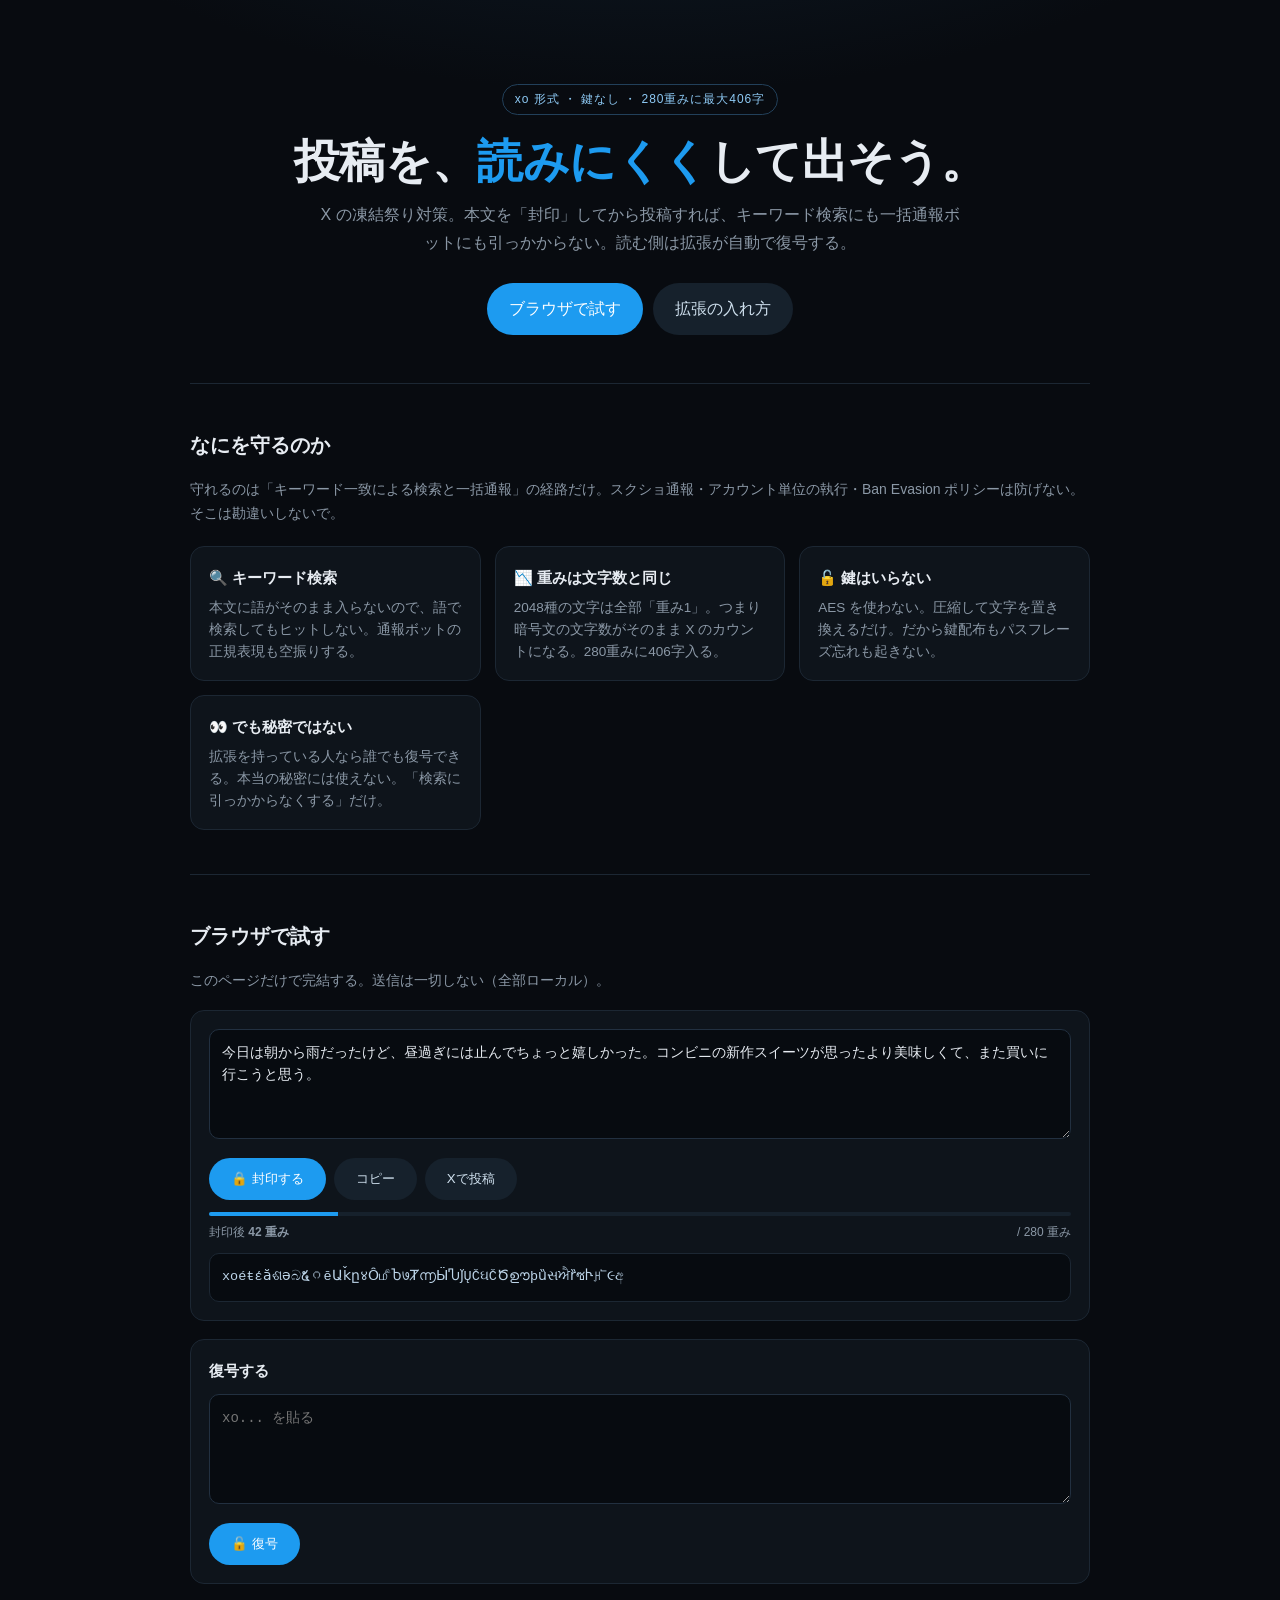
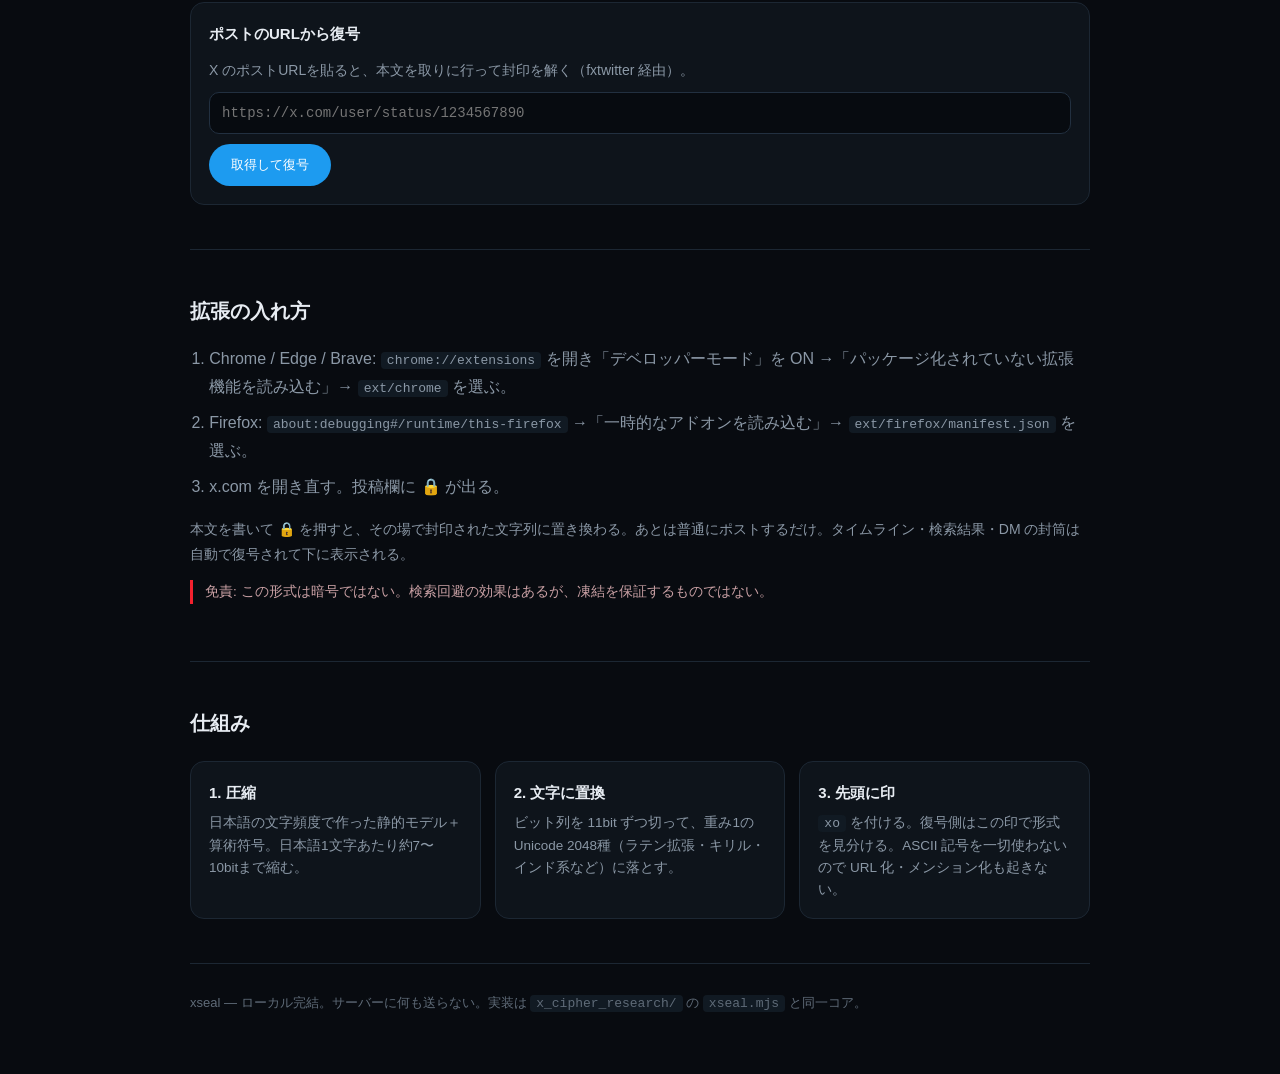
==== site/index.html @ 74db797f "xseal v1.0.0 — X の投稿を「封印」する Chrome / Firefox 拡張 - 鍵なし・決定的な文字列変換（圧縮 + 文脈つき算術符号 + base2048） - X の重みがすべ" ====
<!doctype html>
<html lang="ja">
<head>
<meta charset="utf-8">
<meta name="viewport" content="width=device-width, initial-scale=1">
<title>xseal — X の投稿を封印して出そう</title>
<meta name="description" content="X の投稿・DM を平文のまま出さずに「封印」して投稿し、タイムライン上で復号する Chrome / Firefox 拡張とウェブツール。">
<style>
  :root { color-scheme: dark; --bg:#080b10; --card:#0e141b; --line:#1c2733; --fg:#e7ecf2; --dim:#8b98a6; --acc:#1d9bf0; }
  * { box-sizing: border-box; }
  body { margin:0; background:radial-gradient(1200px 600px at 50% -10%, #10202f 0%, var(--bg) 60%) no-repeat, var(--bg);
         color:var(--fg); font:16px/1.75 -apple-system,"Segoe UI","Hiragino Sans","Noto Sans JP",sans-serif; }
  .wrap { max-width: 940px; margin: 0 auto; padding: 0 20px; }
  header { padding: 84px 0 48px; text-align: center; }
  .badge { display:inline-block; padding:4px 12px; border:1px solid #22405a; border-radius:9999px; font-size:12px; color:#8ecaf5; letter-spacing:.08em; }
  h1 { font-size: clamp(30px, 6vw, 46px); line-height:1.25; margin: 18px 0 10px; letter-spacing:-.01em; }
  h1 span { color: var(--acc); }
  .lead { color: var(--dim); font-size: 16px; max-width: 640px; margin: 0 auto; }
  .cta { display:flex; gap:10px; justify-content:center; flex-wrap:wrap; margin-top: 26px; }
  a.btn, button { border:0; border-radius:9999px; padding:12px 22px; font:600 15px/1 inherit; cursor:pointer; text-decoration:none;
                  background:var(--acc); color:#fff; display:inline-block; }
  a.btn.ghost, button.ghost { background:#16212c; color:#cfe0ee; }
  a.btn:hover, button:hover { filter: brightness(1.12); }
  section { border-top:1px solid var(--line); padding: 44px 0; }
  h2 { font-size: 20px; margin: 0 0 8px; }
  .muted { color: var(--dim); font-size: 14px; }
  .grid { display:grid; grid-template-columns: repeat(auto-fit, minmax(220px, 1fr)); gap: 14px; margin-top: 20px; }
  .card { background: var(--card); border:1px solid var(--line); border-radius: 14px; padding: 18px 18px 16px; }
  .card h3 { margin: 0 0 6px; font-size: 15px; }
  .card p { margin: 0; color: var(--dim); font-size: 13.5px; line-height:1.65; }
  .tool { background: var(--card); border:1px solid var(--line); border-radius: 14px; padding: 18px; margin-top: 18px; }
  textarea { width:100%; min-height:110px; padding:12px; border-radius:10px; border:1px solid #223040; background:#070b10;
             color:var(--fg); font:14px/1.6 ui-monospace,"SF Mono",Menlo,monospace; resize:vertical; }
  textarea:focus { outline:2px solid var(--acc); outline-offset:-1px; }
  .row { display:flex; gap:8px; flex-wrap:wrap; align-items:center; margin-top:10px; }
  .meter { height:4px; border-radius:2px; background:#16212c; margin-top:12px; overflow:hidden; }
  .meter > i { display:block; height:100%; width:0; background:var(--acc); transition:width .2s; }
  .meter.over > i { background:#f4212e; }
  .stat { display:flex; justify-content:space-between; font-size:12px; color:var(--dim); margin-top:6px; }
  .ok { color:#2ecc71; } .bad { color:#f4212e; }
  code { background:#111a23; padding:1px 6px; border-radius:4px; font-size:13px; }
  .env { word-break:break-all; font:13.5px/1.7 ui-monospace,Menlo,monospace; color:#bcd4e8;
         background:#070b10; border:1px solid var(--line); border-radius:10px; padding:12px; margin-top:10px; max-height:180px; overflow:auto; }
  ol { padding-left: 1.2em; color: var(--dim); }
  ol li { margin: 8px 0; }
  footer { border-top:1px solid var(--line); padding: 28px 0 60px; color:#5f6b78; font-size:13px; }
  .warn { border-left:3px solid #f4212e; padding-left:12px; color:#c9a0a4; font-size:13.5px; }
</style>
</head>
<body>
<div class="wrap">
  <header>
    <span class="badge">xo 形式 ・ 鍵なし ・ 280重みに最大406字</span>
    <h1>投稿を、<span>読みにくく</span>して出そう。</h1>
    <p class="lead">X の凍結祭り対策。本文を「封印」してから投稿すれば、キーワード検索にも一括通報ボットにも引っかからない。読む側は拡張が自動で復号する。</p>
    <div class="cta">
      <a class="btn" href="#tool">ブラウザで試す</a>
      <a class="btn ghost" href="#ext">拡張の入れ方</a>
    </div>
  </header>

  <section id="why">
    <h2>なにを守るのか</h2>
    <p class="muted">守れるのは「キーワード一致による検索と一括通報」の経路だけ。スクショ通報・アカウント単位の執行・Ban Evasion ポリシーは防げない。そこは勘違いしないで。</p>
    <div class="grid">
      <div class="card"><h3>🔍 キーワード検索</h3><p>本文に語がそのまま入らないので、語で検索してもヒットしない。通報ボットの正規表現も空振りする。</p></div>
      <div class="card"><h3>📉 重みは文字数と同じ</h3><p>2048種の文字は全部「重み1」。つまり暗号文の文字数がそのまま X のカウントになる。280重みに406字入る。</p></div>
      <div class="card"><h3>🔓 鍵はいらない</h3><p>AES を使わない。圧縮して文字を置き換えるだけ。だから鍵配布もパスフレーズ忘れも起きない。</p></div>
      <div class="card"><h3>👀 でも秘密ではない</h3><p>拡張を持っている人なら誰でも復号できる。本当の秘密には使えない。「検索に引っかからなくする」だけ。</p></div>
    </div>
  </section>

  <section id="tool">
    <h2>ブラウザで試す</h2>
    <p class="muted">このページだけで完結する。送信は一切しない（全部ローカル）。</p>

    <div class="tool">
      <textarea id="plain">今日は朝から雨だったけど、昼過ぎには止んでちょっと嬉しかった。コンビニの新作スイーツが思ったより美味しくて、また買いに行こうと思う。</textarea>
      <div class="row">
        <button id="enc">🔒 封印する</button>
        <button class="ghost" id="copy">コピー</button>
        <button class="ghost" id="toX">Xで投稿</button>
      </div>
      <div class="meter" id="meter"><i></i></div>
      <div class="stat"><span>封印後 <b id="cw">—</b></span><span>/ 280 重み</span></div>
      <div class="env" id="cipher">ここに封印後の文字列が出ます</div>
    </div>

    <div class="tool">
      <h3 style="margin:0 0 10px;font-size:15px">復号する</h3>
      <textarea id="in" placeholder="xo... を貼る"></textarea>
      <div class="row"><button id="dec">🔓 復号</button><span id="decstat" class="muted" style="margin:0"></span></div>
      <div class="env" id="out" style="display:none"></div>
    </div>

    <div class="tool">
      <h3 style="margin:0 0 10px;font-size:15px">ポストのURLから復号</h3>
      <p class="muted" style="margin:0 0 10px">X のポストURLを貼ると、本文を取りに行って封印を解く（fxtwitter 経由）。</p>
      <input id="url" placeholder="https://x.com/user/status/1234567890" style="width:100%;padding:12px;border-radius:10px;border:1px solid #223040;background:#070b10;color:#e7ecf2;font:14px ui-monospace,Menlo,monospace">
      <div class="row"><button id="fetch">取得して復号</button><span id="fstat" class="muted" style="margin:0"></span></div>
      <div class="env" id="fout" style="display:none"></div>
    </div>
  </section>

  <section id="ext">
    <h2>拡張の入れ方</h2>
    <ol>
      <li>Chrome / Edge / Brave: <code>chrome://extensions</code> を開き「デベロッパーモード」を ON →「パッケージ化されていない拡張機能を読み込む」→ <code>ext/chrome</code> を選ぶ。</li>
      <li>Firefox: <code>about:debugging#/runtime/this-firefox</code> →「一時的なアドオンを読み込む」→ <code>ext/firefox/manifest.json</code> を選ぶ。</li>
      <li>x.com を開き直す。投稿欄に 🔒 が出る。</li>
    </ol>
    <p class="muted">本文を書いて 🔒 を押すと、その場で封印された文字列に置き換わる。あとは普通にポストするだけ。タイムライン・検索結果・DM の封筒は自動で復号されて下に表示される。</p>
    <p class="warn">免責: この形式は暗号ではない。検索回避の効果はあるが、凍結を保証するものではない。</p>
  </section>

  <section id="how">
    <h2>仕組み</h2>
    <div class="grid">
      <div class="card"><h3>1. 圧縮</h3><p>日本語の文字頻度で作った静的モデル＋算術符号。日本語1文字あたり約7〜10bitまで縮む。</p></div>
      <div class="card"><h3>2. 文字に置換</h3><p>ビット列を 11bit ずつ切って、重み1の Unicode 2048種（ラテン拡張・キリル・インド系など）に落とす。</p></div>
      <div class="card"><h3>3. 先頭に印</h3><p><code>xo</code> を付ける。復号側はこの印で形式を見分ける。ASCII 記号を一切使わないので URL 化・メンション化も起きない。</p></div>
    </div>
  </section>

  <footer>
    xseal — ローカル完結。サーバーに何も送らない。実装は <code>x_cipher_research/</code> の <code>xseal.mjs</code> と同一コア。
  </footer>
</div>

<script>/* xseal core (generated) — do not edit. source: x_cipher_research/*.mjs */
(function () {
'use strict';
// ==== alpha1024.mjs ====
// 重み1で安全に使える1024文字（NFC安定・ASCII記号/RTL/結合文字を除外）
// 情報量: 1文字=10bit=1.25バイト
const ALPHA = "¡¢£¤¥¦§©«¬®°±¶·»¿ÀÁÂÃÄÅÆÇÈÉÊËÌÍÎÏÐÑÒÓÔÕÖ×ØÙÚÛÜÝÞßàáâãäåæçèéêëìíîïðñòóôõö÷øùúûüýþÿĀāĂăĄąĆćĈĉĊċČčĎďĐđĒēĔĕĖėĘęĚěĜĝĞğĠġĢģĤĥĦħĨĩĪīĬĭĮįİıĴĵĶķĸĹĺĻļĽľŁłŃńŅņŇňŊŋŌōŎŏŐőŒœŔŕŖŗŘřŚśŜŝŞşŠšŢţŤťŦŧŨũŪūŬŭŮůŰűŲųŴŵŶŷŸŹźŻżŽžƀƁƂƃƄƅƆƇƈƉƊƋƌƍƎƏƐƑƒƓƔƕƖƗƘƙƚƛƜƝƞƟƠơƢƣƤƥƦƧƨƩƪƫƬƭƮƯưƱƲƳƴƵƶƷƸƹƺƻƼƽƾƿǀǁǂǃǍǎǏǐǑǒǓǔǕǖǗǘǙǚǛǜǝǞǟǠǡǢǣǤǥǦǧǨǩǪǫǬǭǮǯǰǴǵǶǷǸǹǺǻǼǽǾǿȀȁȂȃȄȅȆȇȈȉȊȋȌȍȎȏȐȑȒȓȔȕȖȗȘșȚțȜȝȞȟȠȡȢȣȤȥȦȧȨȩȪȫȬȭȮȯȰȱȲȳȴȵȶȷȸȹȺȻȼȽȾȿɀɁɂɃɄɅɆɇɈɉɊɋɌɍɎɏɐɑɒɓɔɕɖɗɘəɚɛɜɝɞɟɠɡɢɣɤɥɦɧɨɩɪɫɬɭɮɯɰɱɲɳɴɵɶɷɸɹɺɻɼɽɾɿʀʁʂʃʄʅʆʇʈʉʊʋʌʍʎʏʐʑʒʓʔʕʖʗʘʙʚʛʜʝʞʟʠʡʢʣʤʥʦʧʨʩʪʫʬʭʮʯʹʺʻʼʽʾʿˀˁ˂˃˄˅ˆˇˈˉˊˋˌˍˎˏːˑ˒˓˔˕˖˗˞˟˥˦˧˨˩˪˫ˬ˭ˮ˯˰˱˲˳˴˵˶˷˸˹˺˻˼˽˾˿ͰͱͲͳ͵ͶͷͻͼͽͿΆΈΉΊΌΎΏΐΑΒΓΔΕΖΗΘΙΚΛΜΝΞΟΠΡΣΤΥΦΧΨΩΪΫάέήίΰαβγδεζηθικλμνξοπρςστυφχψωϊϋόύώϏϗϘϙϚϛϜϝϞϟϠϡϢϣϤϥϦϧϨϩϪϫϬϭϮϯϳ϶ϷϸϺϻϼϽϾϿЀЁЂЃЄЅІЇЈЉЊЋЌЍЎЏАБВГДЕЖЗИЙКЛМНОПРСТУФХЦЧШЩЪЫЬЭЮЯабвгдежзийклмнопрстуфхцчшщъыьэюяѐёђѓєѕіїјљњћќѝўџѠѡѢѣѤѥѦѧѨѩѪѫѬѭѮѯѰѱѲѳѴѵѶѷѸѹѺѻѼѽѾѿҀҁ҂ҊҋҌҍҎҏҐґҒғҔҕҖҗҘҙҚқҜҝҞҟҠҡҢңҤҥҦҧҨҩҪҫҬҭҮүҰұҲҳҴҵҶҷҸҹҺһҼҽҾҿӀӁӂӃӄӅӆӇӈӉӊӋӌӍӎӏӐӑӒӓӔӕӖӗӘәӚӛӜӝӞӟӠӡӢӣӤӥӦӧӨөӪӫӬӭӮӯӰӱӲӳӴӵӶӷӸӹӺӻӼӽӾӿԀԁԂԃԄԅԆԇԈԉԊԋԌԍԎԏԐԑԒԓԔԕԖԗԘԙԚԛԜԝԞԟԠԡԢԣԤԥԦԧԨԩԪԫԬԭԮԯԱԲԳԴԵԶԷԸԹԺԻԼԽԾԿՀՁՂՃՄՅՆՇՈՉՊՋՌՍՎՏՐՑՒՓՔՕՖՙ՚՛՜՝՞՟ՠաբգդեզէըթժ";

// ==== alpha2048.mjs ====
const ALPHA2048 = "¡¢£¤¥¦§©«¬®°±¶·»¿ÀÁÂÃÄÅÆÇÈÉÊËÌÍÎÏÐÑÒÓÔÕÖ×ØÙÚÛÜÝÞßàáâãäåæçèéêëìíîïðñòóôõö÷øùúûüýþÿĀāĂăĄąĆćĈĉĊċČčĎďĐđĒēĔĕĖėĘęĚěĜĝĞğĠġĢģĤĥĦħĨĩĪīĬĭĮįİıĴĵĶķĸĹĺĻļĽľŁłŃńŅņŇňŊŋŌōŎŏŐőŒœŔŕŖŗŘřŚśŜŝŞşŠšŢţŤťŦŧŨũŪūŬŭŮůŰűŲųŴŵŶŷŸŹźŻżŽžƀƁƂƃƄƅƆƇƈƉƊƋƌƍƎƏƐƑƒƓƔƕƖƗƘƙƚƛƜƝƞƟƠơƢƣƤƥƦƧƨƩƪƫƬƭƮƯưƱƲƳƴƵƶƷƸƹƺƻƼƽƾƿǀǁǂǃǍǎǏǐǑǒǓǔǕǖǗǘǙǚǛǜǝǞǟǠǡǢǣǤǥǦǧǨǩǪǫǬǭǮǯǰǴǵǶǷǸǹǺǻǼǽǾǿȀȁȂȃȄȅȆȇȈȉȊȋȌȍȎȏȐȑȒȓȔȕȖȗȘșȚțȜȝȞȟȠȡȢȣȤȥȦȧȨȩȪȫȬȭȮȯȰȱȲȳȴȵȶȷȸȹȺȻȼȽȾȿɀɁɂɃɄɅɆɇɈɉɊɋɌɍɎɏɐɑɒɓɔɕɖɗɘəɚɛɜɝɞɟɠɡɢɣɤɥɦɧɨɩɪɫɬɭɮɯɰɱɲɳɴɵɶɷɸɹɺɻɼɽɾɿʀʁʂʃʄʅʆʇʈʉʊʋʌʍʎʏʐʑʒʓʔʕʖʗʘʙʚʛʜʝʞʟʠʡʢʣʤʥʦʧʨʩʪʫʬʭʮʯʹʺʻʼʽʾʿˀˁ˂˃˄˅ˆˇˈˉˊˋˌˍˎˏːˑ˒˓˔˕˖˗˞˟˥˦˧˨˩˪˫ˬ˭ˮ˯˰˱˲˳˴˵˶˷˸˹˺˻˼˽˾˿ͰͱͲͳ͵ͶͷͻͼͽͿΆΈΉΊΌΎΏΐΑΒΓΔΕΖΗΘΙΚΛΜΝΞΟΠΡΣΤΥΦΧΨΩΪΫάέήίΰαβγδεζηθικλμνξοπρςστυφχψωϊϋόύώϏϗϘϙϚϛϜϝϞϟϠϡϢϣϤϥϦϧϨϩϪϫϬϭϮϯϳ϶ϷϸϺϻϼϽϾϿЀЁЂЃЄЅІЇЈЉЊЋЌЍЎЏАБВГДЕЖЗИЙКЛМНОПРСТУФХЦЧШЩЪЫЬЭЮЯабвгдежзийклмнопрстуфхцчшщъыьэюяѐёђѓєѕіїјљњћќѝўџѠѡѢѣѤѥѦѧѨѩѪѫѬѭѮѯѰѱѲѳѴѵѶѷѸѹѺѻѼѽѾѿҀҁ҂ҊҋҌҍҎҏҐґҒғҔҕҖҗҘҙҚқҜҝҞҟҠҡҢңҤҥҦҧҨҩҪҫҬҭҮүҰұҲҳҴҵҶҷҸҹҺһҼҽҾҿӀӁӂӃӄӅӆӇӈӉӊӋӌӍӎӏӐӑӒӓӔӕӖӗӘәӚӛӜӝӞӟӠӡӢӣӤӥӦӧӨөӪӫӬӭӮӯӰӱӲӳӴӵӶӷӸӹӺӻӼӽӾӿԀԁԂԃԄԅԆԇԈԉԊԋԌԍԎԏԐԑԒԓԔԕԖԗԘԙԚԛԜԝԞԟԠԡԢԣԤԥԦԧԨԩԪԫԬԭԮԯԱԲԳԴԵԶԷԸԹԺԻԼԽԾԿՀՁՂՃՄՅՆՇՈՉՊՋՌՍՎՏՐՑՒՓՔՕՖՙ՚՛՜՝՞՟ՠաբգդեզէըթժիլխծկհձղճմյնշոչպջռսվտրցւփքօֆֈ։֊֍֎֏ႠႡႢႣႤႥႦႧႨႩႪႫႬႭႮႯႰႱႲႳႴႵႶႷႸႹႺႻႼႽႾႿჀჁჂჃჄჅჇჍაბგდევზთიკლმნოპჟრსტუფქღყშჩცძწჭხჯჰჱჲჳჴჵჶჷჸჹჺ჻ჽჾჿऄअआइईउऊऋऌऍऎएऐऑऒओऔकखगघङचछजझञटठडढणतथदधनऩपफबभमयरऱलळऴवशषसहऽॐॠॡ।॥०१२३४५६७८९॰ॱॲॳॴॵॶॷॸॹॺॻॼॽॾॿঀঅআইঈউঊঋঌএঐওঔকখগঘঙচছজঝঞটঠডঢণতথদধনপফবভমযরলশষসহঽৎৠৡ০১২৩৪৫৬৭৮৯ৰৱ৲৳৴৵৶৷৸৹৺৻ৼ৽ਅਆਇਈਉਊਏਐਓਔਕਖਗਘਙਚਛਜਝਞਟਠਡਢਣਤਥਦਧਨਪਫਬਭਮਯਰਲਵਸਹੜ੦੧੨੩੪੫੬੭੮੯ੲੳੴ੶અઆઇઈઉઊઋઌઍએઐઑઓઔકખગઘઙચછજઝઞટઠડઢણતથદધનપફબભમયરલળવશષસહઽૐૠૡ૦૧૨૩૪૫૬૭૮૯૰૱ૹଅଆଇଈଉଊଋଌଏଐଓଔକଖଗଘଙଚଛଜଝଞଟଠଡଢଣତଥଦଧନପଫବଭମଯରଲଳଵଶଷସହଽୟୠୡ୦୧୨୩୪୫୬୭୮୯୰ୱ୲୳୴୵୶୷ஃஅஆஇஈஉஊஎஏஐஒஓஔகஙசஜஞடணதநனபமயரறலளழவஶஷஸஹௐ௦௧௨௩௪௫௬௭௮௯௰௱௲௳௴௵௶௷௸௹௺అఆఇఈఉఊఋఌఎఏఐఒఓఔకఖగఘఙచఛజఝఞటఠడఢణతథదధనపఫబభమయరఱలళఴవశషసహఽౘౙౚ౜ౝౠౡ౦౧౨౩౪౫౬౭౮౯౷౸౹౺౻౼౽౾౿ಀ಄ಅಆಇಈಉಊಋಌಎಏಐಒಓಔಕಖಗಘಙಚಛಜಝಞಟಠಡಢಣತಥದಧನಪಫಬಭಮಯರಱಲಳವಶಷಸಹಽ೜ೝೞೠೡ೦೧೨೩೪೫೬೭೮೯ೱೲഄഅആഇഈഉഊഋഌഎഏഐഒഓഔകഖഗഘങചഛജഝഞടഠഡഢണതഥദധനഩപഫബഭമയരറലളഴവശഷസഹഺഽൎ൏ൔൕൖ൘൙൚൛൜൝൞ൟൠൡ൦൧൨൩൪൫൬൭൮൯൰൱൲൳൴൵൶൷൸൹ൺൻർൽൾൿඅආඇඈඉඊඋඌඍඎඏඐඑඒඓඔඕඖකඛගඝඞඟචඡජඣඤඥඦටඨඩඪණඬතථදධනඳපඵබභමඹයරලවශෂසහළෆ෦෧෨෩෪෫෬෭෮෯෴กขฃคฅฆงจฉชซฌญฎฏฐฑฒณดตถทธนบปผฝพฟภมยรฤลฦวศษสหฬอฮฯะา฿เแโใไๅๆ๏๐๑๒๓๔๕๖๗๘๙๚๛ກຂຄຆງຈຉຊຌຍຎຏຐຑຒຓດຕຖທຘນບປຜຝພຟຠມຢຣລວຨຩສຫຬອຮຯະາຽເແໂໃໄໆ໐໑໒໓໔໕໖໗໘໙ໞໟༀ༁༂༃༄༅༆༇༈༉༊་།༎༏༐༑༒༓༔༕༖༗༚༛༜༝༞༟༠༡༢༣༤༥༦༧༨༩༪༫༬༭༮༯༰༱༲༳༴༶༸༺";

// ==== ja_model.mjs ====
// 自動生成: explore_huffman.py (学習元 digest.md, 109554字)
// 記号: chars[0..N) = 文字, escIndex = ESC(未知文字は ESC + UTF-32LE 4バイト)
const MODEL = {"n":1024,"chars":" !\"#$%&'()*+,-./0123456789:;<=>?@ABCDEFGHIJKLMNOPQRSTUVWXYZ[\\]^_`abcdefghijklmnopqrstuvwxyz{|}~ぁあぃいぅうぇえぉおかがきぎくぐけげこごさざしじすずせぜそぞただちぢっつづてでとどなにぬねのはばぱひびぴふぶぷへべぺほぼぽまみむめもゃやゅゆょよらりるれろゎわゐゑをんゔゕゖァアィイゥウェエォオカガキギクグケゲコゴサザシジスズセゼソゾタダチヂッツヅテデトドナニヌネノハバパヒビピフブプヘベペホボポマミムメモャヤュユョヨラリルレロヮワヰヱヲンヴヵヶヷヸヹヺ、。・ー〜…‥「」『』（）［］｛｝【】〈〉《》〔〕！？：；／＼＋－＝％＃＆＊＠＄０１２３４５６７８９\n日月年出典記発人—動界事一生開隈載行文名言者画中対投史自本上大定作的主稿学代制用示関義立野★物時化原在結淫全報明例語世件→引新成高公荒發現除使合目裁表不内夢活炎音実特別無校退邸廃削民県先参称像部存信決性警同凍第法前字呼多体通架騒検数能当連見録十会間有獣覧告場要戦国加光流構金理送川期等後神田笑正元外反所板罪済受判地派式顔治察説平付方厨最手他入初悪山書分長非復聖設度下掲知為狂橋住子素冷題起垢思配社係心市害証島葉争嫌確唯運小過輩問来認始政象独止指差殺和料材真東持集際予以論団撃変攻北情未女由視伝護爆終容祥力近想批可何求取登三権系単形続々恒教唱消催俺頃工猿気組込創暴晒意福様歌約謝務直資述点価志師類去太果回共声茶宏再弾乗貴解売掘海規項安防強評☆因裸提態士弁産話彼量犯破基募凸尊死面誹謗切放聞万西違扱二道進味営店誕沢業男京岡専今追空傷品誤常党藤被鍵及末推広周織好抗富祭谷返絵睡保難断索模区旧属児身重向捕散ﾊﾟﾝ完接次請着古美宣澤洋門転拡置家撮父歳逮収刑応麦相弱機議総欄王絶唐敵〇曲鯖写観降利個統風優増離惑側危府楽得注魔老駅威宅竹然六格隠勢食台頭著眠否故識号夜夏状渋聡童了ﾙ挙叩坂偽幕緑擁混質達納改勝摘図露射影園室司障株造念値比低交泰抜支迷便都管極急益天描純更列照井番章逃端張健貼盛口景将飯聴策限含激感豆読険帝疑樹映哉親裏黒位各五庁瑙四異整半牛衰ＯＥ首溶源暦署帰型任継震兎球準遂突円町繰卵処諸千少飲巡略線換較移蔑白刃崩壊訴庫超失守排双喧嘩編経似般族才趣局村複職那丸昌瀬碍致商逆調測該概詳細汚八標姿効氏背蔽既功左色申顕彦響清域歴覇私丁砲尖閣没採崎木南打援戸粘願残翼員脅布供礼頻両版鎖禁岸耳計必霊徳郎待嘘～厳承奇種与","charLens":[4,13,13,8,15,15,15,15,8,8,7,15,9,7,7,10,7,7,6,8,9,8,8,9,9,9,8,15,15,13,15,15,13,9,12,10,10,11,12,11,9,9,14,10,12,9,9,10,11,14,11,10,9,10,9,12,11,12,13,15,15,15,15,8,11,7,10,10,10,8,11,10,10,7,13,9,10,8,8,8,11,14,9,9,6,9,11,10,8,11,15,15,6,15,15,13,8,15,7,15,8,15,10,15,9,8,7,9,12,9,12,9,11,8,12,8,12,6,11,8,11,10,13,9,14,7,9,9,15,8,10,15,7,7,7,9,7,6,12,11,6,7,11,14,13,11,15,11,12,13,10,12,15,11,14,14,8,10,12,9,8,11,9,14,12,12,9,8,8,6,7,11,15,9,15,15,7,9,15,15,15,12,8,10,8,12,9,12,10,13,9,6,11,8,12,9,10,13,12,9,12,10,11,10,10,8,9,11,14,12,15,9,10,9,15,9,9,15,9,10,8,9,10,8,11,9,10,12,10,11,6,10,12,10,10,10,14,12,12,11,11,11,6,10,10,10,11,10,12,10,13,11,15,9,9,9,9,10,15,12,15,15,15,7,14,15,13,15,15,15,15,6,7,8,6,11,13,15,6,6,9,9,8,8,15,15,15,15,14,14,15,15,15,15,15,15,11,12,13,15,8,15,14,15,11,15,15,14,14,14,14,14,14,14,14,14,14,14,14,14,14,6,7,7,8,8,8,8,9,9,9,9,9,9,9,9,9,9,9,9,9,9,9,9,9,9,9,10,10,10,10,10,10,10,10,10,10,10,10,10,10,10,10,10,10,10,10,10,10,10,10,10,10,10,10,10,10,10,10,10,10,10,10,10,10,10,10,11,11,11,11,11,11,11,11,11,11,11,11,11,11,11,11,11,11,11,11,11,11,11,11,11,11,11,11,11,11,11,11,11,11,11,11,11,11,11,11,11,11,11,11,11,11,11,11,11,11,11,11,11,11,11,11,11,11,11,11,11,11,11,11,11,11,11,11,11,11,11,11,11,11,11,11,11,11,11,11,11,11,11,11,11,11,11,11,11,11,11,11,11,11,11,11,11,11,11,11,11,11,11,11,11,11,11,11,11,11,11,11,11,11,11,11,11,11,11,11,11,11,11,11,11,12,12,12,12,12,12,12,12,12,12,12,12,12,12,12,12,12,12,12,12,12,12,12,12,12,12,12,12,12,12,12,12,12,12,12,12,12,12,12,12,12,12,12,12,12,12,12,12,12,12,12,12,12,12,12,12,12,12,12,12,12,12,12,12,12,12,12,12,12,12,12,12,12,12,12,12,12,12,12,12,12,12,12,12,12,12,12,12,12,12,12,12,12,12,12,12,12,12,12,12,12,12,12,12,12,12,12,12,12,12,12,12,12,12,12,12,12,12,12,12,12,12,12,12,12,12,12,12,12,12,12,12,12,12,12,12,12,12,12,12,12,12,12,12,12,12,12,12,12,12,12,12,12,12,12,12,12,12,12,12,12,12,12,12,12,12,12,12,12,12,12,12,12,12,12,12,12,12,12,12,12,12,13,13,13,13,13,13,13,13,13,13,13,13,13,13,13,13,13,13,13,13,13,13,13,13,13,13,13,13,13,13,13,13,13,13,13,13,13,13,13,13,13,13,13,13,13,13,13,13,13,13,13,13,13,13,13,13,13,13,13,13,13,13,13,13,13,13,13,13,13,13,13,13,13,13,13,13,13,13,13,13,13,13,13,13,13,13,13,13,13,13,13,13,13,13,13,13,13,13,13,13,13,13,13,13,13,13,13,13,13,13,13,13,13,13,13,13,13,13,13,13,13,13,13,13,13,13,13,13,13,13,13,13,13,13,13,13,13,13,13,13,13,13,13,13,13,13,13,13,13,13,13,13,13,13,13,13,13,13,13,13,13,13,13,13,13,13,13,13,13,13,13,13,13,13,13,13,13,13,13,13,13,13,13,13,13,13,13,13,13,13,13,13,13,13,13,13,13,13,13,13,13,13,13,13,13,13,13,13,13,13,13,13,13,13,13,13,13,13,13,13,13,13,13,13,14,14,14,14,14,14,14,14,14,14,14,14,14,14,14,14,14,14,14,14,14,14,14,14,14,14,14,14,14,14,14,14,14,14,14,14,14,14,14,14,14,14,14,14,14,14,14,14,14,14,14,14,14,14,14,14,14,14,14,14,14,14,14,14,14,14,14,14,14,14,14,14,14,14,14,14,14,14,14,14,14,14,14,14,14,14,14,14,14,14,14,14,14,14,14,14,14,14,14,14,14,14,14,14,14,14,6],"byteLens":[1,8,11,9,10,10,12,14,10,10,9,11,14,9,9,9,10,10,9,10,10,13,13,11,10,11,11,9,12,12,12,9,9,9,11,13,9,10,9,9,11,13,9,12,10,10,12,9,10,9,10,10,10,11,13,12,10,9,10,10,9,10,10,10,13,13,10,12,10,9,11,11,9,10,11,10,13,10,7,7,7,7,7,7,8,9,8,8,8,8,8,8,7,9,7,7,8,8,7,8,8,8,7,8,8,8,9,7,7,8,8,8,8,8,9,9,9,8,8,8,9,8,9,9,8,7,9,9,8,8,8,9,9,10,9,9,8,8,7,8,7,8,9,8,8,9,9,11,13,9,7,9,8,9,9,9,10,9,9,10,12,10,11,10,11,10,11,10,10,10,11,11,10,10,9,11,11,10,10,10,9,10,13,9,13,11,10,10,11,11,9,10,10,10,12,11,8,9,11,10,10,9,12,9,11,9,10,12,13,10,9,11,11,10,10,10,10,12,13,9,11,10,10,12,9,10,9,9,11,10,9,11,9,10,12,9,11,10,10,10,12,9,9,9,10,12,9,11,10,10,9,9,11,10,11,8],"escIndex":1024,"coverage":0.978869};

// ==== huff.mjs ====
// 静的0次Huffman符号化 (日本語用)。依存ゼロ。
// ストリーム形式: [varint コードポイント数][Huffmanビット列][0詰めでバイト境界]


const MAXLEN = 24;

function buildTables(lens) {
  const maxLen = Math.max(...lens);
  if (maxLen > MAXLEN) throw new Error('code length too deep: ' + maxLen);
  // canonical: 長さ昇順 → 同長は記号番号順に連番を振る
  const order = lens.map((l, i) => [l, i]).sort((a, b) => a[0] - b[0] || a[1] - b[1]);
  const code = new Int32Array(lens.length);
  let cur = 0;
  let prev = order[0][0];
  for (const [l, sym] of order) {
    cur <<= l - prev;
    code[sym] = cur;
    cur += 1;
    prev = l;
  }
  // 復号表: tables[l][prefix] = symbol  (-1 = 該当なし)
  const tables = [];
  for (let l = 0; l <= maxLen; l++) tables.push(new Int32Array(1 << l).fill(-1));
  for (let sym = 0; sym < lens.length; sym++) {
    const l = lens[sym];
    if (l > 0 && l <= maxLen) tables[l][code[sym]] = sym;
  }
  return { code, lens, tables, maxLen };
}

const CHAR = buildTables(MODEL.charLens);
const BYTE = buildTables(MODEL.byteLens);
const ESC = MODEL.escIndex;
const CHARS = Array.from(MODEL.chars);
const IDX = new Map(CHARS.map((c, i) => [c, i]));

class BitWriter {
  constructor() {
    this.out = [];
    this.cur = 0;
    this.n = 0;
  }
  put(code, len) {
    for (let i = len - 1; i >= 0; i--) {
      this.cur = (this.cur << 1) | ((code >>> i) & 1);
      if (++this.n === 8) {
        this.out.push(this.cur);
        this.cur = 0;
        this.n = 0;
      }
    }
  }
  finish() {
    if (this.n > 0) this.out.push(this.cur << (8 - this.n));
    return Uint8Array.from(this.out);
  }
}

class BitReader {
  constructor(bytes) {
    this.b = bytes;
    this.p = 0;
    this.cur = 0;
    this.n = 0;
  }
  bit() {
    if (this.n === 0) {
      if (this.p >= this.b.length) throw new Error('huff: unexpected end of stream');
      this.cur = this.b[this.p++];
      this.n = 8;
    }
    const v = (this.cur >> 7) & 1;
    this.cur = (this.cur << 1) & 0xff;
    this.n--;
    return v;
  }
  symbol(T) {
    let bits = 0;
    for (let l = 1; l <= T.maxLen; l++) {
      bits = (bits << 1) | this.bit();
      const s = T.tables[l][bits];
      if (s >= 0) return s;
    }
    throw new Error('huff: invalid code');
  }
}

function putVarint(w, v) {
  while (v >= 128) {
    w.put((v & 0x7f) | 0x80, 8); // 継続ビットを立てる
    v >>>= 7;
  }
  w.put(v, 8);
}

/** 文字列 → 圧縮バイト列 */
function hufCompress(text) {
  const cps = Array.from(text, (c) => c.codePointAt(0));
  const w = new BitWriter();
  putVarint(w, cps.length);
  for (const cp of cps) {
    const ch = String.fromCodePoint(cp);
    const i = IDX.get(ch);
    if (i !== undefined) {
      w.put(CHAR.code[i], CHAR.lens[i]);
    } else {
      w.put(CHAR.code[ESC], CHAR.lens[ESC]);
      const b = new Uint8Array(4);
      new DataView(b.buffer).setUint32(0, cp, true); // UTF-32LE
      for (const x of b) w.put(BYTE.code[x], BYTE.lens[x]);
    }
  }
  return w.finish();
}

/** 圧縮バイト列 → 文字列 */
function hufDecompress(bytes) {
  const r = new BitReader(bytes);
  let n = 0;
  let shift = 0;
  for (;;) {
    // varint (記号ではなくビット直読み)
    let byte = 0;
    for (let i = 0; i < 8; i++) byte = (byte << 1) | r.bit();
    n |= (byte & 0x7f) << shift;
    if ((byte & 0x80) === 0) break;
    shift += 7;
  }
  let out = '';
  for (let k = 0; k < n; k++) {
    const s = r.symbol(CHAR);
    if (s === ESC) {
      let cp = 0;
      for (let i = 0; i < 4; i++) cp |= r.symbol(BYTE) << (i * 8);
      out += String.fromCodePoint(cp >>> 0);
    } else {
      out += CHARS[s];
    }
  }
  return out;
}

const MODEL_INFO = {
  n: MODEL.n,
  coverage: MODEL.coverage,
  maxCharLen: CHAR.maxLen,
  maxByteLen: BYTE.maxLen,
  avgCharBits: MODEL.charLens.reduce((a, l, i) => a + l, 0) / MODEL.charLens.length,
};

/** 圧縮後の理論ビット数（バイト境界丸め込み） */
function hufBits(text) {
  let bits = 0;
  const cps = Array.from(text, (c) => c.codePointAt(0));
  for (const cp of cps) {
    const i = IDX.get(String.fromCodePoint(cp));
    if (i !== undefined) {
      bits += CHAR.lens[i];
    } else {
      let esc = CHAR.lens[ESC];
      for (let k = 0; k < 4; k++) esc += BYTE.lens[(cp >>> (k * 8)) & 0xff];
      bits += esc;
    }
  }
  return bits + 8;
}

// ==== ac_model_1024.mjs ====
const ACDEFAULT = (() => {
const AC_C = 1024;
const AC_V = 1024;
const AC_TOT = 16384;
const AC_SYMS = "\n ntいのaーて\\/なoiあしuたるンカっheに.イ:sマでんかm2c1！と0ヒ@すまpがれうらw_ky、はこr4bだ#をス「ト」もさラア5vッり3キクくき|Tよダ8ルロコA67。け日9おちやズl？?ニId-=xどRg()そ人Hゃめ*オNえKねチMSわレEブリ出フOガ年　U月GつみD面ムタじドツVf（）せY仮ろ言C・プナ行X一メ動Lサ画シウP生見j今開デJバネ／『大テ』ォセz!ジふ本ャ発ィ自FZB中事典qパ寝ぐ上間無Q記エゲグｗ界…ミ笑Wょ信ごぁぎ最作名ｯ者新思前ワモ—方ほ分全入【】定ハ時發ホ学来対何,子野文ュ隈載げ️ざ配ビ明字気目高投架的知ギば体原決ず平ノ校ソ〜好抜俺ぇ‼川十不終後報制同び小世べ戦流👍外ゴ過通ボ悪持ゥ示当参感ﾝへﾍョ部下成荒主語史期←実神ケ回廃用化像多ぶ除手初関ピ結取ァ変数消ﾞ公代在使ポ金物会音地引女々稿山淫良表活合怖別先立夢理法二始件→味内削光ｰベ性ヤ特ザ場💢現※存泣誰情男去度普義可話録嫌様頭真～民食意能ェ確例罪未違私欄送放判顔ぜ★近映垢付ぞ､登集楽ﾁ👊番告解夏ﾌ要死ゼ想島受破万第設獣裁白風謝ﾊひ国起♪退ゆ炎所”呼む撮僕断込周奴ﾅ加正ぱ声凍石派強説♡以指\"ｲｷ長元差聴待田○連検題認切鳴ﾀ力休福乗家県非称限歌社曲横害早%欲書視絶身騒茶ﾟﾙ🏻聖三直仲心共覧爆ぷ緑突😅🔥美式予員料写素優反増士ゾ君谷構有愛冷邸葉撃然達😡復転読❤ﾄ`他ゅヌ品許‍ペ点治眠東警&^ｸ超🐮呂🤣止殺ヴｶ厨安問類売右口０゛係運果批業😎続伝泰失影誕渋犯描飲察常草被演精叩機幕歳海返ｽ住射北ヘ×１等狭和晒＝ぽ散悲際市頃;❓次団ぬ+卵居鬼辞空向願求材道板夜聞ｱ位狂独：健瞬供ｊ接済広護態天岡助遊癖🤓論容拡産置号村😰証為識危沢祭兄ぃ’💦腰由汚組隠覚量ぼ絵仕麦ｮ色電🈵満闘相象低掲太故づ円魔選足礼ぅｼ個提唱介応🤗価争追教混裸飯編少値橋離政営科友哀ﾋ３👎基買戻ｩ🐷索唯輩攻注急約謎屋考ヨ朝ﾜ穴鬱単規張祥左暴鯖割夫着ユ王車魚丈👏難線古師勢催⁉触ﾃ😁＃列工志形計進弁赤齢🎶完再凸壊敵系勝響軍水ぉﾏ推観扱降逃権血評盛創惑敗処辛玉舐💥─末防半統偏貴門誤装己胸似隣刑務親怒静毎ｿ棒弱尊誹謗役台激震彼状木閉久隊嬉🫵募傷改〇帰便店藤更痛雑２ｳ里💕保四効恒蔽嘘滅排険掘雨焼了😭寄酷ｖｌぴ猿請模弾児馬質Ｏ納重党善西妙埋ﾘﾉ腹―資述交繋迷都宿族熱収局肉座器駅週星角調五議貼☆因鹿側豆複京宏布黙ｴ章区版耳型守帝父況命極春童及'速票企ｐ項延専必剣望案母並懐級弟騙ﾎ整脱摘露劇我園佐";
const AC_GZ = "H4sIAAAAAAAC/+x9B7glRZV/VYfbt++74b37co6T3uQ3TGAiDDNMBGGIQ845CJIFQQVFUFBQUVhzwoyKohjQVdk1gWl1zWvc9b8L3+4aWXX3f+p0dd2q7uq+fe+7L8yb/urreztUV1VXV9fvV+ecOvVJahKDFMk2kif9hJIlsFHyM9jK5BnSB/8WbDYcGWQhyeHVK/E3R23SBIGSMdhOI60Qi5IdRo87Qm6GmE1w5nQ4U8DYLHSQr1MKZylpJ78zKVlLluHRLrKG9JJbySDGaiKryXZyFFw5hpxKV0K+izCXEsRaAKUZwViHkk5yN5nAHChxYOslbfD7Y4MdryR/g+daC3uHkwyUncKdFGIbcG4QnvZseNoRYuIdK6D888mbIP0JOOs9bxsZh+sl2FtDuuC3i2zAMlhYvmZyrHimMpQzC08+QlZBumsg9VayHuqtE+NS8gU434YpLIZfl9cShRL4d3fwlMYhHfa/mB9PYN1QXnYKZVwgcs2KPS8cieWi+DQsDxeerVLrefJDfIedeLwFrrOrzbCZInf//ia49zB+lZV3QFyh8P4p1nOTlPM+/r9fOstKNyjd1wapDQVKXMmPQrm8kuXxyIXaa8OnCN6Rxfa4kB9ZUg5e/fRK+XeG7mbpF/BttmGduoGrQzx/v0Y6Mf081hI7XsVrxNtaMSU5mPx5vP8+Tf4UU5PDFpFmsF5YenlMy9RcY29nAPcKgSstSmwTvww/DVdbpiZR037p2mFbzutJ19q8r75dk1abNofgnfp7BkXN+q2vnX9DVOlFgmFQqdVw+iuUIzeyNEOatHulfb+Wlkc8pxmRi75cdkTcplCbr7wZV9RXU0RdmJG1EFUuNya2l29JpOnymF7ZB6q8a/kJmhPGNXlfHt1+gvuu9qr/VK6mNpyEZXEjW54Z8SVVr+1k1/RP7mpbmq4PUM83aXOz8S22kw9SA76yTnIiIPhKchm+8wzdTHYCDm0jJ0NvOAR9GYtbhJQWGN1kFOIfhj3oUkBTtj9KPgBHL4D9HqjdP9PtVpYcAt9dHnHOBGRj+bXA3hryJfim1kC8NrLRMCHH/zPy2JYGoJ2cTI7DuAbZBEcLALkXk/fah0DpDbIbv8YRKMteuIs9kQsxnoBU12AOeYjTDijNWEMTPsVqSOPdwAK2wbl7MNXTaRcZhpwOgTt64Z59kE8BYhegD2FtezOkzxBiAtE3A8/eDHdl4I4MhFYozTJek72QOkuxF3MyIJQgLsP2AbjLgDRcSInVcQFSOgxydeD6MKTSDjE7sD4HeE/ejF/HMuQqZYjBSlDg10z+/eXgjr+SbjIPrlNEd4YNBsbyvs/1UPuO6KcsuCND7oB360CsHBzPw5Q78C4Dfi18Joo5Z3ibMHjr8lK2sMwWP8t+M/is7Om9VAw8bhWY1Me/cxP77WXIC0uYuomoXoLzfm9S4n27n3oBS+XA2U/A8TzYM3nefqkM5Es5rMWy+JIN/Pe+iBzy0xw+JYvnl6XES1/A9L2zDk/Xwe/EwjsNfHYLnyjHvzMT7rM4Dni9oV8mVsOGeAse62TXXXxuC+vHwTfp4r7HWczA15sT53P8TAbSMcWXbnFGkuGxM9K93ZpeLS+lb0JpSpxnljAHC69agT7NxFguxvPejanp+0xND2jyt2tJSO2zszy2FLm8S/CuQiCevzegoI4p9tt5qyqESmIK5kdF7YV7RyrVeY7n6PL4fntw+DsoR6ZBE1wxNWyhco9ZtY/XoWQhMt+cVHcZzZ6eeVqiznOhd1YK3WUFjto18axYTNI9h8nbIcVvy0xUN8EYmQCSm5qnz8NbyPFcWjVvS845E/nUNNHbczXlo0p7yMe8nbi8Kk/WXHOLqh4scomxmxDjDeR26HVtshkwo4mMGRlA9f8iT2cvga9rhH8XrMZuzzwD/ZsL33IzeT9whmVYruPJx2k/+aZhwP5n6GkQYwxweT/vAxh3eMzYjmiag3u6yRdxpNJksXe4AdPeA3EtYAWvR2w0yCuQE3hf7H6IVSSvxjdqwd2bQT7gcZgjyPVQluUSN24hjyICO1D+ErkL9lqAwVgcRSmcbeHYY+H4y8GxeQnPrYdchjGOw8d/bYi8OVHrBvIUb5zVja3ahrgO72MXY3/P2IiBsRyIYwDunQ2/Q9gzM9TZzLGOAg8ZgvsZ9g0IrsyQ3RaoWGnhHgfLcwT2+mxTagceghaUdmGI/5Kmb/eOHG0rMrH8eWWUZiic3hDfcqXntjGfDp5zPoQivUqb9THR1vZTXg3ZmrIZgZG0oVzt5P05e+9GKE4B5Sxqn5QP5FKA9+3X6ykizbyo2bymxuQymSKPPF6xA+kbsXIBB5/aVN6c3+Pq3pQdqk8ZC+W7bG2ZqfaeSqkGItHBkLboUIh8g0nPG9K/qbSQ8JPL582IGjYC14K5dk6iNzUm2Rs7ia4VAu/AiMjfUN5TKbaUhvKmctoWVl2eFff8nVq2YYSexE5QT4WEtZgLfTNGZNtK8gyFut5qISZto0F5VGMphubt+ufOoYvItwGXDnUNwNEPU4OXwyTL6TbK9v/Lrdz9QfIgjKo/Thnu3yXyPAQQaruTFUjsvc9F+YLg6PPh+GREKUq2QqyM8q7aRZkc8p7Qt+AoIwSDj3ErrbOVx3FE3g65HTQMq+E/D1ILuR1bUoqupnYqbXpC84YWYwnbRToMZ5xIHq/rY3P8rHc0HGoBC4GF9Gvvt2L7/yT9j+76fEqnpMVNX6+Zb0AZDr5gzsIyObO6xtamreaga5EHWuiqswc+N7MPx5MfM8cMphH4jJGlFrnFMHAs+22Ic6r5M4ON/P4e7/g27A1w7fQ2YwP9lECRZ0Br7+kh+8hXYO9ykCtsMibE270IcPVRjpL38/GUDQj+TpAYdHNrAornWJwy+Q+Ow2+kZkDu+TRxaDui+FGQKkVtvRka8zST8+GOReRcMZJ1uLavn3oxj5Q4qinwmzME6giG/X7BGMZQ5sjiDKH0oYg6B1saKRvcTiHYp9lobeHF3BQaQdlKTFfiE2P8WhMxePkMvN6sRVND6VN38mNXXKmU1NFKHl0pNUfcVZYYznylrAZaiBQ1o7GyeH5DO2Kh2tGLml9ZulaWarWsZQ6OwkGDXEm+4oiz8li2KXSvrdg/JGMuttICy9KVftQTJOFB6jNXxirNoTfWwaUrzaG7nTrYly1qoZyQrRmJUm+LiO00mCPaNd9lS7K2aEZdiMnNiRxbNo7/lPnWHKkvMGKP7QSlciJlOkagFowq78mI+b5re89GzVIjQ1t31UbaxpShsjHFI6DJp/qPIHkfRgawFKSeBkjGDcAcpuE20PJvIeqYfTsoNhI9DvB4H7f9+gKwgV9TjyG3gnSeIcEgZaP6a5h8AbXBtrAjAkkQ3UhZW8shhyiCNd+JgNCdMLpuB6xeSbtFiz2SPI9L2A8FO8HF2OoPIXdCP+73rJfA/6fA2uCbiN0LkDm44iuuaOWKoP/3JbTHw+8IYtYhqM224Z/lxvJ/HZw5E3K0uRzeBv5RRqzcBGfng/WjwXW6WyD+BFoEuXBlMZSc1dbzoMwPwB1vB2lHGXr7XriviGUdgnSZln8xyhZ6+Sh/hOOng3yApXcyMpxOkINcz/PykH8p1BGF7WyM3Yw8Yhv8O5J8bROkfj63CeyFKxNYE2+Ee1n+I7zfKEIqBmonWDx2/5miPD6qvhyetQmtBl24Y53onxzBwFxMweE9S5uQ9EzA+U1w3I1tpxvKyErfybHLY3nHidbpvat+/oxlrPle0Vctx9iG0Nf7uFSE1tmGbIjlXsR/z5KijNaD7H23wfO6nJVsgLAUytCGzMyAPZvr5dkTTvCncTAFL+82SKmJP+8YT6NNWH24UINlLJtvD9kGb5by/MtYiz4fasPaYzk1wTvwcbnIS0+x9bTx2jEUDmUIyx4b37wj+vxefMZupXf3WlK/aNs2WsnIOghWG52STVGZny9iKb0nXy5ybw5xLFt8FX6v6vJ2ZCv8UpWGeTzVkLiig3eqjNUR6NcpvlgqWrctStot8jZEr97EU5kvPZnMNpgmrix0el4ZDM6kbP6NOULi57e9myVW0I8tsF/UiyEhcpNikTEi4ngtd7nCD4wAqyvzJ/N5uaOxRyzztF3RchaLVmLgU9m8hfhP3C1ycSTkM/gbMgJPYYvaDjOgbZhGhRXYkuWqnGMzf8NDmP5uiVfpebjN95rFc9saCzaDtywvjSJvqQb/0v0343LbIEN8qZUWZ2hHNrbCtor8PlkHYfDrnXh9RNzpKlzP1vKKovQtGLEobIg2ZMdIdaPZnMrcnFDcbqk1FwMM1w2k9zLjFeRP5m/[base64]/GNly5F7WrUFnacdaadvTIJsyEl41qthE1VZmY4r5cznR3XYdFsDGjI0GZiLH5hksaZLRcxrSMLcDSOKpQxke95Fh04YxmkX+DNvrEIv2kCtwlFAgvyb30X/[base64]/wqwFJsnONq7oYSqTZMhcONchcN7HKSZvIX8iI8CDMXW1OHMdIizg4oV1zzBUboj2agfjoYzyxQZqYdatiQptMU4oqiRPvvzrwwew5tHUgwhoiGNgQzxnAYf1RsKc2KjvmN5mnmRj81nVFbGVSofl/dt5YyX5miIg9ic6UZ/L+0Jv6ui5i4jVMpubbp2DBcyaiiDUafG3Q2lUw6VqxjDxwwewwnNsTMC+QzVxRVoQI5Q/anthOhuS7VTjqlX/zuzEzE/Y5LMohz41tU2MVClBarPsSjxvLypYUX2lNv0FCPLnK+jpc0cs14UUeZGWz69DGbxnYQoeaN9KLyfQXKYeRI835M4/t9Kvge/PzGezliA3d7srG6QuVm8/2ola+nriKf77+Bzm7eiXGAL9eYwNAHe+d/rFwEZfyHNDzW5DrMVrA6HcBZeZRQ+Ts4ia43jUF+/XCB7u9grYJk/RNg8Ah/1s5Ls35NFHA7agadh7qHfxzILxFshzjG0ic8k9rhLP8Tpgv0eiUGMg9w/K1CoHTiKn4ef/3+J3rsf5UnNPDWbl9NEfvEbKEM7YnIOZYU9eLc8K6WHz4XO8TMVG9Yx/[base64]/[base64]/Ggz9tyADaCf5Zva7CxF/SEL/bSAJ8GcpZw0qfH8cDYw/j2PSE8W8tRNFHr/Nt4BXnL8UfL3+BWgzoPMv0kJulHzgeWF1wEqoyEf9svezIh/ft6EfIeaHj43hjxPXT1Y8NXTwdLfwOXlBTXmbkK2NBerKl9oO87xbpFGUXyZTkUZ18FhZDV/Lht7GcWCZ2CJZeVdCi+bO4Yg3OtUzbcw67zCncU6QeZDOMzJneXrRoSWdHZaGNEx7sMjbzR3o02tNoRtYwG2A8N8lBtorGyDvvwm0AdeTM00DJNotJjt3AeyV+L0OeWtmgvopLUYd2nzUVbC900ED/ShYA1iSBmMFavEsxHyL+2tqITvIpfDND/J4F6NdQp4cafQLSbYqT1vB+4gRYCSeDe7lgT7jvdTLsQ10+COR3rKK/Gy36Hcykh6iRZG5zCNBD41uwBeV79u2KaCtXCB4jinSjtMbZzjroeQXRqUETdyHMUV/ChmpLN+gXkmWanvODs6NvHTaAizCDOmsi+L6iqpSL1rVb5epyMi6RV2Z3MYzo/Ca6imairzN1EqZvXybNOzD5M+difR1F5b10YRSOV3oFqm1VZEwxjOmeD6zVLxpU3t/R6xkUS/NXhCK0aK5t6NKilnxxoJvUMeBzVgeG5VbvATVDOXVpvVam8SjcfSzZhOMtKrLi80aGa2ZuIymtkYzNZW59q8ho2F3mQQehGuVrNfCYs2ELam2L92sWY5fy7dYexq1jLXOBcTeSn9jfN9gPefhKAPI0lVgE9hHn48s4L+LFRlAL/jcNch+yjx8fkWk8Z38SvD2u0do5jyfe2eL658kh9BDjPs5Iq43XfTSq3q78fW6T9Og9ZCrtJxDpdnZO4RdxAU8Xiecy/AWZ8I8R1mnVPnKXcV/akZrY5ERM/ZkG4wrAr2hG4MVLZIVnox7lWdap/XHXazi2buRI6SmlAOn4QAI3WkdpCENUyKvcwGH/oWen/2WwdaI+X+uN4baCtsyOoiof4XA/3YYm74Nxv9dwAR2kuWG53vVIJ+iV5HXGZ6s+xBhTzEmxv5j5PfG+dlXoRduC/z7jIElvo/8FW9+FloPvSA03hhW7JdbwGpkhzK2ZvctEl6JXmaOkSe59P7HwgN6p8I0LLQsWiB8gwcl+Q73fpALWIWyOQm5gCW1Exh1Vd7CKty/Tomn2jq9IPQG2bwJ3xJ9F1H9SptTwAPM1C9YopFJqhVI30Ea0jAXA3iOgDl4DJmbwRrAJG+GL/HlzPocPQP8x8JuRP5Bmx19nwatArPg20+WEFxHVK+6WyHdyjjzM1rftuFwuUEj1q6oSA06A3K78Mok/jkrgNW5SXkBr2C803DdtplYg96mPMO2mDTHY64Fba+3JSptxSr7jGnFmeZZ+PWMz0iurciVG5HSpjnUk334gH+CsRSP0jADdgA/IKcZTKP/qDWG4/8fNffDbw+uGbwDLPjAM2CTwT0+sd9BXGnM8621EY7upDb34WTjuHUCreweNZmUe52CxafAHLzrJPlzF5d57wVEWxYa9VNyD/XW7Pp5yD9+J8gCvHRfKq3faYXWohiAeN5Kxn8Wo/cCxrQkf0oOXxsuiI9Xa5hEi0DfezkWmxodaWesjqhfo6+N1t70xHCF3Yb+uhO416ybn1Tm/7Vp5pGbdXMfUzM3PaivKyi10JlgBRdHrL8QzqtHkTipz5Y8dM7wqHs4Zi2fxlhjRuubmyfxnpOFbQ1YL8BJUD+dda8GZCp3mXXw+rZJthJT+3Q909QizSlZDcJJ7LnCTNcYaHB4E3jj+S79X3pZiaH/qaQyK/BTMEJgyP4naZR/HqwhaJNXWMxGsNvwzz4EZ48hnSiJP4XIK9b7uvtjjPPpTfzo3RDvf4ry+7Wk1d69c6fJenFD9nuRQ78EVPjb88KN/P4x4B5FgdsfIeFVvi1pz0OYy7QMwtJwisWCOQyE7uiM6Dc3x7TKNm2L16P2AEml1GlIQxrSfiANjaxDi7zIvheR7VzzawazeAc/NjD+vxdlAF+jn4PfL6MfNhesBhnerwPkzXMdgAFrC34XdAMd3swBagG6f42wtR8Zhr8Y/vvI8y2f2Z8DngBfSz2Lz69yScAg7J9nnIM2oL4N3BLK7MSL4PvOQ8W3CHwc5AzhZtpseMj+YZBSsL3DAs81T0Lon2PKA9QSo/[base64]/d8zgRnNFR1gLLSWPDSj0NRNinNLb/MAMyCVOqa1PyLrQ8phRd/DvJ1SgB0GvNnDpmhcZdWxI5OnUiSmlKz1SvvfpAZD00bp6rOclVi0zJJ1QuoUV6NbmbrrZ7J/kUwTXQnaor6tVXswOxKeRIo1fOrCbZTfYUS+gOcxl6BRohyywTe7g+YAL9tomebJ+A31chvveTG7hX1mV87D8EuE2M82gWuYANcvFjAJd/BXxgCNcKupCwuYF7BIadBfFu4DZ7BvVX8qDkDdaZsGeJ9T3Y+azwKwrchMpviyHh5+gF6DWxSXjib9fYATDPimwNoz7ahWe6RD2yNX4tnEPgSQta0F6hBd9SEd8WYwjHilw3Yd/vYIoj5D8xLZanhzY5ZBQOLy/jKUXernK8FC18ZkEOzrfB3YsU+0eLx7T40YhYYYNyzmMJHuLF7ZK4QWXF414evyhYzBLQ0fQqveMq8UWYfD6lrm06KJEt4vOFEbMo+nXZA+NuKZ0cruTgwFpFJlpkeh77TMmO0gx92Tml13AC63snldibOOPRlBDQ0fQobYIn7Ahwhl4MXco3N8K9ObaJHsoRTMRUMC/8HW7iVwak/VpsTcyYOUJ+33WleE4zEpNM7QzD67SMpKjthU1tXVbrk3PalTsbo7UwE/STRQ1umjWtturUgYzhWs1pLYdphDcE3TPWv3pyb8LZrVE+7rpCWGbWOC9tUaA9mNMw8tczpa4a8TlXQ+1PxdPMqzmXEc0zmTGlXUYfMIcMC/H3E4aJfc4XQR+wA+cFZkD3l+F4v5h4swMPoYfhin8G9B8fwZWDbJBcM2bwHViz11vNdggsBGAFYERuZh/gafnvIR8UmMW89TwLKw0fAmh+JWgXltM+0Ls3IROgOMf5V+CtmGKsleS9xJtn6OsYVgpLLAskEv5coXdxHwVUzB8aR5/9FTTtEysNHUsrfGIDpG2hByOWd7tBlTWJYAVDOgrrIP0f1zyoXOO1YIng8NQ9HcY7IOXHBZp7qTwfzt0Fsyo8O/9P00ViJt5viOeHXtcDDFN5xoSFyP8R6rdkK/[base64]/Zyc21WJd7ZxqVwe+EMY2NvqNXwx3fZKPFw7j/oFXc/y/EJjkYbjHGME3s6j/71mqzAxwUTvQHFhbZEDyxxyUbX1PyE5WkGv5aN6zH/iAuyEQ9ycQc4m2718SWMU9G8I5f79i13e4hJMdwGI68MzyCN8jViS2DEuxV0nxLzGC9y/h/yVJxl/rN/53oRn8eyO1OzTgSaWRfUlT3XanUxc7KlzW0NT8sOYA0xE2TSOKNPauqQ9lMpsss2d7m+ifsfYzVSHJt9wxiTfZP8PvOT4cAojurf5tYRgmH+2WVwjYCdvrWjyEfx5H+kEF9/9d7F1BP029lQPuJ+G1ILzws4hyHEPD514P8++jyn0at4AdNfXXjxV7axteZx0N7VPraQvHNKwtWVN6x8lT1p/ck1r+hNCrj84U2iyck3W7atIpHJW20FnGeugUzak/[base64]/3wnm+8114I14Bayl3oM4EVgB3iIuddgcoCjJAbQDuvx9pHuJuYp8AnD5f4CTXoLeAXehTzgWsEADpck1cfS6+hqjvn/lcmDroFyL7xZbuFsc9Q7h6hzCllgVgAn8fiDwCXyvE9oFv3Du3jMw0iGltBLAJuft5HIqwvlA16IV3KUX0R0KzDP16BwD/l7rkkYiZCkyfHXKWeaFN17luurWkNyuZLo76yqGojsHGAA1iRz7jlA0GVgVqGnlfqQTkMa5pjEwarTq9kx5HW4pv3pMH5n2HosZb4Bv4FrBd5Neg02F4rp/jsAKxnel+FoL9oDFEFnYOBKAd1wtBHsGth8wStBSnA1+rdq5xZ/VMzf7zY+L43/XcD+J4A1tJB+eiPsP09o9IdgLLwW4nQhzt9k2GI2VF54z2LS/R/C1aNJZa6Urg4WgO86th7hKK5d5FnEeTiehxKxo2vBd+EXwW5d5hTN5LdwVxZjLkC0beap51GqMcilhJ49+8WQ9+WQ+ihet3gOXeQx5CxrMYU8WhlsgOMKf/FK0YzeE6nwB5xVrBeZzV8vf7pBft1nBeydZXlaeV43bQpnGMS1G98h7CA6ec0tB9/J1xLPUrg50H5GCZvdkcc7L1ZsKCg5mlKuL/JL6j9HNtAGm/nZE7EULE3PI/NmvopUGz7NoOTlkT1Br2Bho5wr+bXey7ni6SK3NfxqFp98uVLSaxVZbi/G7FRWf8hLdZ0VNZAV/DLPZwao39dm/O+V3lYzT2lUtCqKpckKLxHsDTfzPBbD/1aJw/Vq2J7F02iGNLcGcstiOvnQnMgsLxfjlOt5er1QQ1ZAesXOjkp3UN4e9/Fn0PHKVl4zWaku8rwVWEJil9dKvtYrT9asrDjk1VZWWjks7NmzWXjayErevSu11su/1oq3xKwUf7P4FgaVdLeK92qJd5dXnk8vxwueP5IErWqbAzWYD+iZW5UrnTE8vpc/TXOoJFnla+uMKGuz0pcsUPLtVfyiyE+WV8o+im8nGyHRtEK+lHT97+IYpGqWSpYNjNGyvI12iviLtaiXDXkOtWJksFbEyMPStr+oJ6vU5r5Qe5btsvPKXYPiSUeVe3oDfmqqe0Bt1lq40YCXq8rZrDSv0pK+IBa+YB5r7jQ+QRdkLegrF+N6OUfj/JFOGF9V/AMx7J8A9Gczo7agj8AThGRgHuD/X5o/jHzAnzkQXM1jI1gUuAL999jef0GxmC6IGK5GVkFFrLbQuWaQ/9OQVfJYYB51FvwR+Da2Z4prW+D8EVVZ1FrxRsPy/DNDZyu+fr6lrHTUzFPqEkxH7QGSeL7N1mnd0KbZqze0TTHL7SMHl+x6KiQRizV9ULIwVGeOp07qffelo7sGvIOkIZtqWtJeiniWgJ+EsbxnCXguYPlWGPMPiTnVJq4VwMLPjU+CvY/BtQKjuPfJgE3g6fy8xwPkWTzL+fwadZ7GReTd8PuEaSOW/4qvLjiOmPli63HLk51uAD5wKPgQfBruns9tnZYpcz/mkyRrio0onGG9P18QUtxs/n2MTdrTcMUi8+hmLduywFtCS8hjvhXgMLcT5p2nWxnHFcSI2PdQGJwRuJVEzxWp/sXemfBcMu1CQclxfexYKTrka8bQG4z4OJsTa0Wql/FduFZmI6ydrQOYkaRYkKwm+tMaSsO0MbSpC8sB4+8qVOYCWIj3T3ebJBiMUBgVez8wQTtgsr3/MTNSDH2eXzKjSvM23t+/yWjM07l1XEktntLePX0raUhDaiF6MIQcaJtuMF5KDjeYZ7zXoHfArxg5mAvwJP0W2gI8Y1Y4QN5YD6sBXAl7Az2nCJm/ZVxAXskx/xDBC5YLDnACeRiOfshH4EWhR7H5mQ5JZ1sMeeOwlTUAmMVCS2iO5gauS3BRIjDA07JBwi/jPfNHUBBjaT93N8QKKmeWKaVw4U47MBq3AvcUAmvouYqXCrdK23XhSeq13bLquJ4lB/vK71ba783R0J3WQRpSRpSAATAPqRkIFq658+EBXw4gB/AmazSjv0ATNNAGeS2O91fR/oBUoEk5ygTkABnJ7j6D1gr7M+xcTplHdw3xbP2GJJn9BQHNmK313LjEpVr7AVvz3DuUlC5IIBVYGOIHY9rSDMLxmNa/NWMvwVx66fTLJJaQWuaKeNtgzCrBtAb/pLPte9HNtBickvxGZ30/YU0Zz3AP6p65d048xWiKsXPU4uRImLfGGMBd5BPwpfbACH8rfP/HI9q/1mTSgOeRF8J+Hq0ETZjl5yP84YD4N8H8NQc2tlLwMLKDl8L2pNPF47TCVuJ5LaCnGhsUJM+A3rUECP57k423lwksL0I4F45ebjB87xQYO4RXhtDS8Sj0XW/DfIUxjlLyvL6dePZYZBYT4hs8Fu59A2ErGE+gN5UJjLUT7l6DvlWKQvowBohf5vkuxZxtqTdj8W3Qhtv82IW9+8Ge0JMrFHGPpfFp/C3iURnSYff0SrIHm1+nZD9hNom2gkBjIvdBTJWVqCj6lOfz8yt5akVFomLzu/0SefkVBa4P8n0bUrUjrC69UpchpQ6lL7clbvAfkr3lQpy3yViOy/OwoaTreWlcIXXx7i1IvhO8px0MrJG+WSqNy2umLKXiXyuI53bxvbl4VMnL5lcLkfhkB2RFlTJujuzDbS0jqrQIlmelZLbmPlswjjHpnC2VdEx4/FmpeACyQ6jqWdWy396IUi5Ee1c38JQ6pF4aOOfy85uVPD2d4UJ+lxXrh9NrqV5sKwG3DvOS9dprBU3cMa0vT5f/LxR5WryGx7RsZ2lNHMpSRgSutva8eKtj042zYq+kaJGwD3BaNV0rgXSxoL0vbHkTPRqqlX+qNvAFbUksboU0lijd+FhuzBzoJNLXhVXq3Qp8I+z3CG1ag5p9V/M1NZr9W8ocBLC4M682vo4MoINcbbJ3/g2wiLLIuzIM7Y/EcX8zIn8ebNnY/+0ww8/nACvAZ9AS28Gxv0NupZ+lGRz5X07+Br8PcjlADrgBW+HglbDicI56yL83443dcyhrvxOwfEJYyPcpc2eK5P2hJ3kUEZz1Yj/nSHZKIMYpfK6/LRjHZVyOMIZr1dgBi9tyqN+UZRD7aeX76xX3DSn6ijGp77VF7+LvlxWsGRJMp4LUNAZlygq30bXy9REtf6hm/xDB0XAvb5VjmhGdy2c6BUs/pmnd+vKNkcn6s4jDMjV8RhvTjsV1O4Co4bfVGzvCtRXZEG2gH49k5yaX4tSEQujdu1VKpW8lg4k8JfbWINVRfb9em/A56LT4bamW/2Dib2mwji8vqgaTpTJWY0sbq0Ge1JE4DSsBN6ldXjM4azVzHYne5SJ6qzkfGcAEfSNbKxi2rzK/9hZD+61kAm0B3ofY/0ub/Z4NvMDD/zbwA/Rv5BLBB24GHby3dxvIFQxA9D/AdnnBnzt2MWD9rdy7zzxJej9MbqN9XDOA8WgGj3K4LrBN3knt0Ny8rws9fSf3iGprVh9R7QlyYh6dP5euRKPXYNqH4zFPrnCiMl702xZjM3Zg9EY1pVgkmEAxEqXtyC9/p/BxPMTtGooB3OsMIP2Q8h1sS+wL/UzlCz024psdUuqiGJiDWu2eWnqCsdBRBQ+GYtPonTSuDUklCI+Zlyo6ILvq09l1Ya0dURd2nRgy1HA+MJY4pU7ttWIC6YpdxSfyUCIJ/FBD/C+7sXJ9e1pwf2bScmfEW13tX23j34GboDy9s75mosN/glXe28mbcMabRTa1erK935ctsAo8CtF/CZXtAf5os5VO2Yj/UPQRaKBPoGZgDs149lLBBz4r9rZCaAKcb+I690fpcpxLkwno8TNgL3ik0MvLFgMVH9050EnYoXooKjhs43o9tnYVtMq5K/j9qyI8JQUZxJCQWejewGEReGAnHLNV4iX/1pZNeqSchjTQWeOdNK2DNKRhukOGPGLcYiyHMbsFiFJG/O8Fvb+Fs9YZ6p8iWQTmYZw4Crp/mPtnsVUDRxDhX0rONdvJpwy27+R83O8X3oGYhOF0keMmcqQ5ImE7RTuBYW8Uank2Az+Q5gteib9PiNH6S62HcX+U/qfoN5ZL2D4uEG8dH9sfJ+G+LbwT7JZG/158tg7RvXB8OLmQFrl+ggbGuDmumfDOnB3qt5ZFWCnOEynYMezABQ2IenZezLubl5Cn25Ers47PEhuteTO0utuqGUQqe8pGW43QBgxpashNWccBw2bsWVzDc5fr2dOSg93QcizHNXdL5H8R+6/F2YCrDfb76s6rkQOMSgzg4o5vwG8Pjv4dNieQrxbggPWAg/uOdl4AePOl5wgG8BJhGxjmI5mQt42M4k1zN6BWTlqZl/LVhnwpeyti3JV4xyqt3NFPq4+vG3BBoN6KUrrzIuq1GCHvl2UM1VGtqPEyFSUDsGN66TSkIQ1pSEMa6pEB3GkUaBPYoluASNuRBzBLeYtLAEzxPwDIfwpbjxdlAG+3HI7yTbBKwHfMH5EvZNiZr5hhz0H9YLfeROaLMf/DdkYpw4vE3mPU4wadkkcg78wqw/fEfR/9b5QBuMY1th/neB5vOeQyn6/rczYwDZ8XDCu2AB7yd3GLw1XKiPARjHUdvQbxOWwXZuNd4wFcLgrp/yhVUdqW5jMGPQ6EtQCuYmevt1eP0gLYdYx6Jzeqa9yYMCqlzilu/e4M8nl70rqdqRmZz74R2oEke6hVmrUsxaB09B85IpyOcDx5wHohjr1tHiyyLeutx+BrADwO0AGtlf2PwfYI+gdaFUD6OzqOxNUDDO4/WA3eaL5dWmnMH/G/i/uaz0SUcQOJ9vrxDN87vUmNl9F4wfVQekSb0jPiPZYC3KP6G7ZD3kJzcK6Np2BLbKDEZQQrpXv/LdJWYUsD29eCyHLnJpnyyBS0ypEp+M7smmJeM4k07dC7LM1o77RlkhaE1WKU6vaUe1RM6wy33ZFpqKsFs4YjXTONbCwXkmDWUy9zEcWvmRNP1h/DOG4CCfp89An0AfOFlGHUUjIGuoAduE7wd8j5lsktAgowQ58xgFfD0Wrcux7m+20hz4L+fwXzFwhe+dbD/3Ww3UW+Bb8PwSqB22lFL/AYzKr7OvcOz+ZIdtJ9IMluAlbwLvpN+O/luH0tR/AxsoIyptAkuMEybk2YAbtDtneP8DLUHLmS6Q6hfcgg/2jGNWV7MJVBPMMsmk/D31UKhxhTZk/43gB93GwG+0nvbI7HWiTQ3p8ztopfHRT3DyIPyYnVdRbxo61YKltjab0IYp7I71wk7BtVS/SccqdsRVHStGuvnG285nKa9ZHbxFPlpLuC/QVLYZFIPydqwyavIO8J9Sk+w4zTaeVEfJmdrAt9p93i2UYFAtnca4kd+JpH4S3kNN/3XqLzetKm6QVLSkn9tBaK6wulkj0r+U4paaQ8toYP2EoKVDN/JRhujNGxyoyzLZD/WZHvYiFn1N2alEtKO6/EZ637fm/kS+Xnk1vOwkAb0D2THWgr1XiVHTsLIxfTr5c0nm3i7IXtKhicC9VTrgrG5Or0rdOtbR21sRO1ntdpy7owYoxQaiBnDH8VowGrKHXsVUrAhHIJRjd2jAV2LvYJcjXbUtuRNuO+ZVt87dh1z4+hVfw5Be+dME42P0hXAJK3cR8uFvkOdVEnwHxZmMAfKnYA/cDDCzAH3CQ/tPvg9wrA9QLIC27P7iano/x/3DW4PUAF+c8FHUNeHDtkN1XLUFkR55cwE5H9X03k9fKYvvtGrgV4Ofkp+QTefwW9hfpj/R6uFc9wlD8UOcBD8M+s/o6nQwHZgOzZd1Acs72nMM4vA2uhN6Hkvwml/xkN31ikQVEPo68S9b4o9j2Ohc42Kdd3kvhVcaJ7q+aYo0MmxZFz0zY2oVXmotXrVeCkOp7BbtBoMKrM76sxnUU198RjdaQ+RmbSc/lUpbxoDs1P2DzN32Ya5kbYjyN8htfeqOAjYoUg1TsweKRbH/QVnI1YMahaiMJ//XHlfIsGx9PQiL5r+YyWs+kAruemtK2lIQ1pOGBDJ4zzW0mL8TGD4X/RrKwS+BmaxZkBP5GYwO10i9j/suHvHQVrBy2l/43ofqZYGaiP+oh/BOTysLmAHzcZ98KZChfIK55WdoY0fv+Jvw4/+qkxIs0s9MPj/P/NXIbAPAb+Ae70mUKbkIu/gckrUYbwB3I/Vb3k+/oCNmthiPp7VLLU/yKXRHyXBlfbXSK8FfpnNnK/QlT5p4rPoTDL6SA38P0fEhqya6ABv0hp+01DGtKQhjTUGxzA73egDOAb5B8A/ZfA9gPwDnwF5wEu/v63y5B+g0D/bv7fChb3puWffSUlBtMKsNUAzgS8X0gZGzhVyP+vg71RRRrg4frzA+vGHyr+Pd++N4bWCn6t8TKhId6vRcj9EpPo5EyjksuvYD8TYB+Z0Br267SSiLwGmS+xaCL5RIf0n+Gy/X+OtbvZSIMpt8A/s4w4zh9FQ4y7bP96Jta7eUbzPJJGKLL8GRKesSmf1clthgUvWlJzqzya0GmS92Q0MzInJwe4I6bm5nZf0jKNKQ+TRq19deCGJZNs6Y37ZmiDrC4XpIg87SFP2WpAg4DFXwU7vgyss2PjurpnI/K/lLzXschf6L0oB7gQsf4mo6IHGLLeKXkMbAMW4SH7t4r7PQsA+k7yXlpB/KzY22l5tgIU/Vt3kw9LZfo8US2FHS1z8X6dCI3eIo3FlyP95qvXjBTnS1Ru/b8xwl9DpqbvJtPAr62c2B9OPsH16vltoVOBaOVJ90j5aer/pgPl+iPKvaju1NdPe98/kzWen8WppSENsykMggX+iYDAm3Bsd4/JZgW2kC+BTuAHpAe1AB2SXcBNZBAQvx3QvpdsmW+ipaAJo5758Pt33DbAx/gXSbj/LfIEWBJ4R2+D43mRdgGtIczfqngEklG/EquFo9IHIHYXnF+DVwsa7uBIK2qsIJV5gLVZO702MW6NKxqGTJU+skvqb/JKrEzaM6UhDTMWbk7rIA1zMmwC2X87jN6z5HJjNfcLcCRbjQesSS1ytHER/H4cbKYtmJPxacT4BSAd98b8N+J6oT2w9wLYdgPGb4Tx/vcB02/kmv4XwPY/Aun/lbaBXN9bMdgL84APnIWY3IqSAA/nzwLpeAH06A7OgSmgRt3huvVTENd9HL8UZiSOh9BWZQfjEn/YiJhd4Fi7lWO+A/9fgjMFccwQ9yhgCBnIIYP37IfreY7F+3Gm4LjQP5QhZhf5HPzmkRWMc0m5F6MM6D+OHIBdfTf5ZGjMyvwYfFGSeZRFTn75H8QSrxCrJ+YlWXweY6yAu70zAwHOUOY5e5zHP3s+bN5KpauV8mQEF8rDlR3cRjAvpDJlRROwA44HRDnO5Gkt5/HLinUFO86Ax2Xv/nyAb7FaWy3xqoFAO72Prxa1nNd4hqe8A+PmsZ4yvFxMetMlsaoH+fumvH68HJZLJegSUh+WQ0aMt8/n/11SOdn9h2MpupR6XiRkKBm8IyPeZx5K6c8tPRyecrX0FqmUko7vLeIxX8LPboD95SLupYKDZnjO/htQJU55cdxFZPvPo5Q4Xg6LQlqxDbxFVNI8nKeVCbBXWROV4fmulmLleT7yXZkadU5lKYW85k6/BWdEjWUiJHX+1TC/zmt5dyZQnwN1yLcWKe2QVpmbUBZtmoZqTiezy0eWWP4Su2qSTQ6EaigTqv8k8p6MSKesyFkzEe9RTjUTYbcc3XYygVrNJxg/ZcS2KKI9hO8ai3jb8tvKTFLqlJ+kzC0TK209y1hhbaFsPsAK+gS+pR87y5mfGsOzCHwMtmOyb8lZyAEY7veBNaA39l8Fs/1P42sGs1DCcf5uxPa/ARdYQplE4OPAGDzJwBJ6B3ANTxewC7Z/hm0t4O0R5En0pVUIILiDyL0Y4up1AGgZCByGarQFFZnBw2IlzUr6K2p8I6dILWQs8KZpzHyrjMhtBR4N8PuTawQyVcsbvH+Npu3VI5EN3vPliBj6Pic/Sfl+uYpMJVwrmSpWDAMxMp64+rm+YTLu4xPdt0KJk4/ItytBOQbqHBWMHzBalMwBrPWZXfVV3z2ZSbSyWsqTmXbbhsyM6TbHp1CzqnuqD5Nv2ntwRuC99MMQ4wWA/r+G7buGjVKAj8H2EPkI6ANyZB1qBb5m3sMR/x4YXS03FhmeNsCFVXyXGyauF3g/uRwYwC/Alo+hfQ8f8b8KGMIL+f6Vkl3AZpKh89HuLkvUGa5D3CLPCayIvQ2s/hnGn2ecSJ4LoL8jed1bDHcUuEW/w3kB207lnk+eUuwJHIVDOIE0F/O9xbjHSvIC4U0gwz0OXSix3cX8/BESKrby/TK/lhcx1ffzPO0bXSneqvxuX0GpGHeyFOcpyN+lYGNZQcG7SXhOwami/BcG+Hp4XJYRWLQrhFcric6HTRiZBjRtdFzbVm8NjfOieE6mqr4lHzFy1MXJ81HQeCCPTKLe4ghF3ha/Gkby/m9cMyekEuuEEB+Ks+7MJNKAZUKjx8w04M94DemOx+Y2Xgf7H5sSXFuRKN8VddkXJRszdk0B2iXVUuarakL1o//MFLPDejSqK2LTzzSEuWSm/N6dtAfW6i0B9g6b7zA8LcAlsH3DYjKAcXKR6dsAjJPveqsHAdo3cw5wBSnTRfC/HLbVYHnPzv0MMP1BkOMz38Cn2q6k77+c/Fn4Cz4KtmHIdQFsvcSi/wvsYAcEdu0s7pXuLaLvzwZKfRz4snHQIng/eSXR+VQeEl7w93N7gB5M1UGbqA7qWUa1SbxigTimuP7AYeDLfyneuUqSKrC03ka9e1YFmMfSAG/oAbm4L3Gnwi//oeiDUb5zPj/aHzhfwegz+dyIVSF/wZXcCyTKYtjhJfDLtoTPtvhSgDt1C55VwNZS0Lae9ystaQk5WewXJJ+KtY7OqqO22i8s4fW2JSKXI6taTGfw/ng074Z29Bpxrlt6i550dpWmdPr1BlfF1kV3RLxMAMkLMd97gcdbAi11fiC1QqQUPCM9ERX3Vbc7z0SMmwohOdyq2JQykWVaBWktqaPvLwTSLWjrPhOaeUQ19khRLSc+xUKdvX6hip3/qimXioTfaPzqY60NnIkRxVKHNH0RnbTddWaG5lE0pmb8et+euD1FP8efjB8CzhwBo072zZi9jAFsMOdBDzpBXmsyj7xXS5aAT5D74HevyZD+JCH970ArgGaUA/jcwIBZ+z7yP55lv6/mY/4ShD7FErBd7BW5VGC1VMKsYuvHjn3///eSii/LNrynl7yXXMSRvE1iBb3KaL6XexheHUBAP/6dkfMP2iJXKgjX9qlK6sOaWQ3he3qQo0TPgKB1ryriaNJsS5BHOkMnDbW1sWot12lIHmmgdWBz+o3PbqyfibAR5NiPGN+E8S5jAE9xW8D1bA08ehlK/XdIDGAA5gn4vgJvEPMAH2i7z3wxjP3xyPAZwD6B6y8HNwGHg+d/7+gysgctBHXhYRitsv9NyAq8Ej4o2ciU4HqW/D2/cpl4igf5/6Vga1DkXoVH0Fu5Fw6jMsp7EulDzSip7G7YziBUWccoaKHgMwsn0qteG/c7G+QgNGYtqEthu0HxKCRfSd4b9qbfMpm9fhDTUGtI2/NMh0JaB3M0uCCv/xhI1Y9EOfJXiowBPAQICquV2C8pMQ+BfzIrDKAJtAKHk4sJswq4G1cMZmh/HfkCyMy7Aj6DTxW4/guQJ3weZABsnQED5tV0AJKz8y7fSmiHwM68k/9npXmC2xW9cgmOs6E1yd7PtTJZ7s8lK3kFoop9AdOZvpCfOytwjUq++vQyACeA3UWR6gv5tWIAn9cSqlml0Lt2uSaHbSKPPcqVmyY9HnLSEVUaZrHkIA1pSMP0B7buzgX0Upjf48CI97eGw2fx2GTPWCuuFHCpxACGQF/QBHZfFui8twkZwCCM6V+MPgHk8DyxasB6cgxtxnUDV+EMwEE4ku0DmsXeDv7fL/kKKEn+6mA0TyqzWk4jsje7LI/LvKn8ALYX4bmsxBWy/N5DFW36hzU8wffJcjFR11fKhqy7o/uvcxQPcUVNrzcautsBq8f2mDsa3XdOx4rUo+lXloY0pCENs1QGsA8k+wyRR2HeUxHXCS7Adgqi/x4INuiUWgH3l6EMwGMCu2Erwy9brWc3yANW0hz6DN4F20Mm8x/8edjLwbYVUPwkjuaXgu+h/4P/AWElMI9spgz/bwN+sB7mBA5InOBE0B40ozezTkDendyb7gRgcz+3mB0j+2i/5D9tB0oXqPAr6+3fbnZwzlCC62Own4V7DoO9xXDcj6mWMCyGVQxLyBC833MhTon8HHlECSysJyR+wFJ8FbcWHsM0LoH7JzBtZt0/hmk4yE4Og2MHzrMyraaLeYkXcxbTh0xmMcr/Wf33QfCkDe0c54so2RgFOUgfnj+M46qM35cQ35/tFtyTdbJFwRbacX+l4v92ZYhrODzndggOT8E7Owp7RZQXUVHCds4l2jG9Pow3jjM4vHzH+f1FZDzsrl8YwRUXKC9XnyjpUZh3McBViso5RzyVLJtx8ImKovZWauwDvScsivptl9LzedkWwckcPm/ekTwHt2s42ihP49TA7JK+AFcrhlhcUTm3ksj2pX1YPofn0B7B2oqBuhpXashLxa/Byl1bpHUyHYylk3V5dd4emClTFFy1PfB8o4G2R6VadyJZbF9o/oj3NsLzAdpDHkGjPTo7oa/Bb61qiu2KD3BHtIhgWkXp+R1JK+goqenecdReHKN3NCWoHrbEcHtHSrNPesfrAm3DifCsEjWCcDRvI27kobYw+WsMvutoGxOnqmSpqPk6wt+j/K1FpdtewxtwlPLqStwX+/Yd7TtzEth2Odo27GjiVnqGq41v0sfQgu9PlL0XZhE4yjzPG8we4FUQ8jASPgf2mzj+bwKPwWXcezv8D+EaAa+E7SJA/AXwfxXdCHP9HkatQA6s7dia7x6u/xg8ED9BDWX8f6fBju4Ci3IXbBEY8m/gHGArlwE0g0cBr9S7UI/QyVe43QBo+3E49y949Briew/0wgVi7zUQZxWXB5S4VACkEuIM829yOPyzWXTz8Nw8vNaPsT3m8ADxLVyznImMYSolPFPCo5P41ax03wswbj/G68Cze+gZik1vP58r0IEswLvvDCKvJMBK5KW9mFtAMCbjwK/DvRl5cxX9d9qBaTki/Z0wc5JyPrJeagNjXLNQCtgae6l68TsC6xkwXrOTe5j1Uvq9YGAdwNn6+dkJzLmkfAGHI8uZkFrgA8pzOsjCKi10fez34WCKXgk7Aj2Qg6l1SLqiM3jv3U/CnnInlF690lsUean6RZ2sD9iNFgPspANrqCh8/+hwqhh6MjUuVVAm6P3aEe+icu3T+CROCG/1GFlJuR9jPyA8/Oj6iQ4hY9sZ6vknQjNX/Dcv40IHiZ9fp+u/LlPqILrP7dfgXDHgtSiKc9FEJXFievlgySYmrfsoJr7z9KpoVIyJMaZBKq/GJrTfW3yNHToJeWT1d+EklGB2JIwXfOZDtbEOTVgWp0ZuNjmZ60RNtehEshIq9VeUfJ2eCyjOkPW3xh9zrA/05jmtQ4vAXpDY28ApW3HFwE60DDxHsgw8hwyap0iS/0/lTO438CH4XUb+rnCetQ1wfKNA/HfzVQL24UpBPhtwJU2AAfoE+T9uFfssjNCp1jo/K/6DM87PJEGPwyoOUpHivNj3cVfEfXQafLRnY/caqZWNn9mzalq0wFOjKV5/wOuhV5FUG5+GuWbn4RwQT9AxZ76ZB8nryRLrVbC6rwOWabttpgUYBzlzgTwHagAbJAAPWnnirxncCqvQDYPdnwWSzk3ABzbjvIC/sJn/[base64]/30G0AvHL4W9G61WIQkok/cZTeQLMA+wCfwKmSQYjkI+4GsDhsgZRk7C9woTgJUDbO//ESNoJ/gO6s+yX0X/HdfmO4sWKZW4wGr00Pd6sCmg5NuI+sv4ysBZyXOAh62DeCUbsoqk5CH6Ljj/fbBOyIZm5GXRMrBTwsXVofo8jui93WWl+Zf+0fNDd++ROMP8qkhcj/zh7Enge61sYPrYQ4lMVpYye55o4zQ9e7IwMMvSmR3tZvbVbxoOjtD4FnskaP0fA3w+CvU936cO1wJkyL9aOyhD/vNphQFAWOT990h+AgD34agH0b5HkgJU9pYDhh/JET0Hcw3XRvgD8CUAC0IzBVyB0i73xCuH24jvLdgb7X+N8wI3ZiS8msd9PdGvmViRHVRCp4YzBPvvrPJtl6quNhDQbdKsFglKaetPQxrSkIY5HqZb6pqD9fxuwfH55cYAcIAbAfs/A9unLWYH0Afz6hj6b8Xf/TbD+8PBY3zFEqCVHGv7+7eTq0AOUCZMFnA+/D4NFgQmWMCbHMsfhO0jfH8IuYC3vxaQ+vVGmAe4nCmU7eAawkcS06a4coCw/KOu5unOU3iAF5+tHPxWEuVnJ1j/R4Uw39cPfCVT/X11itV6ot/vG2KurdbwjaxW9kBjVn+cfFtsJP9YPS1tX5fW/Bng6Nuk/feQ2lfunKl+aLVUhoEa32OjnmNTTXlMXe/rnX3FLOn7sykOHrS1Un9YFllT94FUf6e5ECTxN3L78qKQAtjg184WYVRoAizwtmeBz72HDQ/5RwDxe2AzwULAJJc1m75/QCEHqKB7TmgDrnAMkD34Zw3wqeNKVgBrhcyghZ9nWN4V8F95GlHXAqisebGdyBqCozj6N6MnuEGhcc8iqq7BWnmIjtBK6mtwBQ25tl6i5PWs49dmZ6Bu1/C9wZD9wSaFDzwpGEUnP+fHbo5o3y9J1M4fotlIVMoGPCAkRWR/75+06Xlh77R8k3G2D9kG9A03CT1Mtua759dkuVlPb1aaxr716sSplablfc8uKVipAeuy1xK7cxZhcv3fWXbG2EJ2iktSOuDYgF/ifwSUvwNReYDPcMnganZFZABjMCvQhpV5bKJoAkirJAXo5cetyAFMmEVgkv8FvYCH/WWJAayDs+crXKAbJARsbwXMJMtJ9gBs/N/NJQWu5B/Qw3O2tRDPHr9ZQn1ZCuAqPq9d7apYXRxrT4O5/ttxP4j4WVFjuhbzMKL2I4Str5SFWJ58oJLO8eRxyr703/M2twC5yDJ+dVBpjW+VeNoaaTVZj708LNLNco4wX6Ti84YnuLwiG0DJTojzEu03UdJaQm7nWDYf7iyRW6jMIEtiPqWfxgsCKbL8lvG0Nim4yFLbC9uTmM4rYHuNVK+d+CyDeE/FDnJQcDnPY0PFduOt/A0tExxmJfWfJ8tZlazTKYlUB0O8uFOgXVbUetQXLr+7+ZxBLeNPK9tu7lXsRSp9OGsnnVJtyle8Z8iG+pNsaA2IZSL3tyoWpJsUHZZ8dRDT9N/LfIy/PcReSvyJsgFmU4pFg5LEK0uh0m9S6qCTXx2USlqKRbugXUxn4MsZVErqv/lBRVa2Gp71NOVZOzUWwLSKF+5wHbBa3BtKozMBOmQ17Swcbzsfp8ShTqeWhWelVuW9/[base64]/QP1ecqq7EbDrCjiSLQJeRF4WsBG4B7b/Iao+YBWuIJjjR7cQGuAAx+OKgK5Yd8fNUgVd/dVv38NjPaFwhx5f52AdIfZ7FJ7RAjzlC+YRfL9MKxxlJPTGHoP1CLtRnrGBtiT6Zj5Ewt6Bacy6qWrJXBLtBWq9FNtNNO/0H5R455HgmnY0MLtyKmWaWyNnfs6ERDBJbt1SqddPuWxzLkhE393g9CZqrrsWMhPzfGf2rc5tWfrBpClI3no/[base64]/D0N0buH4/so9fDf/2Vxx+HKHjjqxrzGxQrxH8JcWnAU8pxA9H8RSL2ee0F5N/pYZPm6Er6O4Bn2v56n7PU1Ll9vkPK1B13eyw1jCYd5G+hW2MJ6fJphTKeFz5Q8TsMQXMFkhhXk91Id5lKYcTzaKjjJMObHnmErxsoqY6U9WFPZQF+ZFRiZhfKfJ2IMC3aRVVr0MMRq4Uct/Fo3z6OF/4/jb7c0vyL4bWRFGv59laNufufNIVbRIo7HNV9ZFmsyq8wKqZS9JeLLzGJLUKU246FY4/zKsHKlRbpvnL/9bl7bw4Fc9ihrVA5rGEoln4mqMtOseLv+M3Vrnq9byqlFvPWJyLSHNaPK40IsU30nautYVLU/bInAhhapRURhh9+SW2rsc7NatpxEPt2tGXeHpRD6vKvLvVu06VVnQlkt/68uD8hGyFGSIFm3phZaqubl9xNqa53QfAFUfPf6sKjKE60PlKmlLi7Srb3aEtF6/JY4XIfGsdI/nmyuozZlDOBz5PNGFjT4DvmyYABFsotmEPWvAi5wDO4dQ08iCwwmA/gbeTH1GECeMwI2/s/D9jgi/xvFygGefuDlgP+eb6CNcN0geeN08CqQA6z/f+DD7y/AAdg1E30GHUXLnAFs5D6Ev0CP53dTvt69Z8n4ef6vW7PXVfBrRGII/p5pIHOgPeRaOLpHcIceJY0jSMVP0Hhg/l4LudVgOA9je4x3PLKNCakdVEbbE4EzlTc8jlxBN37Xj+WPC7S99UpubmD84+tN1N73CG0Orla+ECVNUNPbU2VcNCFwZivfnwggLKZKk/YQn8D7WxTJQLbmMUE2Qs5CIyQd1XM5Lranq8gwnqhBt3pZVRkrjcXXeKyanhFmNjFujteQbneCp0g2Ov/ElNVHtu6R3M3TOE5cPw2t4OaaxqjZOke2jXtj2RkbnU9P+AV5KnuE62kBcgb7Rh3yBlgfaDdnACtIRlgBDODvv6E9wHzE/L8T6O9pA8ZMb+XgPPKAt1LVL8DD9EyU/ntaAPAgAFh/Z3YJszbA800RcwRVO0L2//pMRRtQjnm6LyoednMxGNYTibV+Dt7V2+m7qXqvDq1VHcCI0B+cQ6NwtKcmvNXHHqkZs6NCT43xqyGmG1mSFs05NzZXt0p+bkIMr2hO3UnVVfUSRbWWZOGrdb1pdxr6DrcGxjST5ayt1x+JsGxNJd9zueQH71yCMfDj344I3G681WI2Zsxfu0NazBJg/1P0OZrhWoAOciN6BtgPezsR8wvAme+j+zkL2ALb2bB9ELB+HjIAtl1q/lkwgHdAbrdyr8DPw98+bvHfCp7vm8QKQuzcJrAl8OYI5FBrIOO/P4+QeTT8ET1R+1yvEXsODXKAIMJshPAsrGWwHbDev7aN29V5zOAEZX5+GeO8hZYFVrrMK5IGxd6GGHcUXwloMVouuDytWwUnbFFG7q5Go//[base64]/5fuIh4DeM70LFu9OYEd6BvoGvJXlAGsQw7QRn1JQGUmwOOtZ0tHeeLJAN6JawPDanjt/irBLNwlzQtg4/0vS/KA4Pi/F3hAD2cLrRppwImcCehH9lTjLShOEqAf+Uf1SLcYUzN62lZnaifMao65jcxmf/hpSEMa0nDwhpPAB/C3+VyAo2FO26OA/M2wfZF43gEf5p4BtltFmMHhM4DbOhje3wxzZiycFeCF13HZgDf6l8M8/P0L//cZwBpSNJtwFqEvE2B7nze8vacV6b8Baw/6sSq+hKi04qse2+9Xjt4p4uSk9WLvh/MUrQWDsn+2PRUYkboR8nI/1olgpfhistQIzhvQy+57apg74korr9JJe5ONCttj8qif8Xg18VxNHGm6JcQ9dWjqpq+MV5KZXnNo9mgwt0+B7uLgDhunTavtzrp30HJQjUWCdd8GuH4YZwCvgO3HGUesR8ywfzdnAM/S12U8a4BdEEasAmL/fGn8b0E656A9gI/7/QEecLLwD3Q1WBUakPdXDE8XYIA+YSmcZUfvwt+LhUcgFq6C7YP5MY78OYkZyDMnn6BBy4CcMhuyV8MR/mr4Hvp3UH0N9WB/82SEjvpCmEt5EvX3K7l/PGHvMyrJ8avHrkU/rtPln6n1c+jW3EfeRetrdy0N+RpPxPUi3RqQe3sCSwu3Dq4wWWxK0Wh68Yoe1PO+ZjOKuWkJGljiWp7lZPIys2y2wTw/l/tsYNi/DX+7hHdAjwX8Dmbg7YH/p0Ab8DXzfED7DkT+DvBm30F2m2z/XbYVWhnoVLQM3CWOnzErcgBV+v8b6h23GDsVzwEG4LN//Aj9MWV6gVcab6H+WL6Pbzn49VedfxytTtn1c0DO4D8vu9qqyAF8VtAKFg6ULLSYR54/GHoLwzHkEcAWhJygHFnn3pVj+NEOEmUVK98r56ne8cLE4+xguF05et4caeON+Xp7Z+Gz1fosV89IXzc3uEtPw59w8yx5svIB8gbKB1h55x5XOozcQCy6D0bzDEHewxkAswd8LfmmzZB/SDAAFvaYnn+ArWSPsQfkBwz1VyALeJrPCFjBcb4iC5iPeoHzhGSgDXzz7gIM36Wg/1puEcD2L5PO93m/1B/1f4NQYR9AJV9AbKXbLXiuaeDSgFbgZcT3tsfO/VRhAJVU7hBcgLGGsF6hLI6PCaGuvgXfIa7vTzjG/4nCNuLfe3mOryuahjSkYa6HHWkdzGhoI0y/z3wCuRhaAPuPlrQALOzF319Sm6jBCoQPIBcIywD8sE/a9zD8VNg6M7p5f5fTrxcqR//N1w1qLaixvGeYX4dl3mfN4JnWEOr64Usga7iUfjoipZ/S4AxESv41Nu+lYvy5X3AJXfg0jfpe3CkbGUzV2M5t4D3nRJy/JB0dpCENaZgT34s7bQzgGfoJZAAtIDd3Ye2+o8mbCfMMzBjAheQP8PsTw/MN4OG+Y/gMYA8p0neiHOB42G4DOcB9YBvwc9j/Jn0uY5LHDJUBnGX9hdzJ958C/H4Ucmcj/8vBG08/2gUYknZgH5cIzJM0BU3cBuAzQj6wk5wbYwm4DFbgbaJsFuFHxWhfjpWTVurNBUbeO0N+hj3cHhN3lVGqMIbp7JSwvFczD82bW9ALQbaE6VXuqfgd2CLl+E9EnmF4C9c9qLPLNwfQfT+/tl+Uosx/q7e1HVrNQjk0P89nM5s1c903J7L/2awpkYv6m9WJ+Yya8+Mi73JoHn5viAXpZwm6/G24VSwl3Jpkw2NajYNu7mO89UeQo+7XeMGUnzaO+Z1Toz5xc01yHjdRjZVrtnxZElNmN8LvQly6NyfoccsRMXYkfvZawnsnqfmdzKi6ty486p0C/Cs3bIQTZ+cUfFO9NclWN08ZsrvTxizeQalpWntQC7AZ2g6zBDgS1nthMoBVOPYvSVqAi4AHFMF7rU2+ZF7IZwHsBeT/g7ESPPyxo5NNXwpQ0QJsBXZwPbAD72g5eY4eh14C2wTqr/NH/oaH9iealXG+F+Nrwg5gl7EMY/3V+BSVV0nwcfmvsMew/nfALjzUXyateJHj+oJKWCv2dsH2LNoWvIl6sdYqMd+I51ql86cI+cEWQjWzDpcGuMZY1bcTFePnmnM763j/pzTwy516lnpsXSVxp0Rb6s5S7r9zSktzAqWT8jYyu0dkLyKN968yO/T1qTxobsokGt9eFoAt4ARa6rkw6nbBw45nCTDKtQAjsA3D9r0F42AZyFjAMGxD3hpBECxgBL4WoINbBlpgrf0qQPiFggN4swMXBGYJLoDxLcP0dunXIO+hlTH/Hkni3wSShqDXAO8ZmmKfUD//fz7v2b6AMY6Luf9wIq9EPC+Q3jrtPfO051olq8OABsLMNfzNEpqkvXm/P64x7bV1WZxMX/s+WPu/edOwin2KVGmNpGHutIY86TUu5QzglbAdDzKAReAPYA1nAN8wPAnAD+iTfIWADwLmvxVtAj5KX4PrBlXsAK7he7cgwk8IrPe4AFv91ZTsBHfTLbCKUC8F+QFpoR9313tjfBzt58UqQT7qvxC89vt6ggWKvuB2LRNoCp1rIv8saT9kidv1gJb9gM/9CmPw9h432V2Hkm7qrSwah9UM2V9FmA8Bby3T/gAXyYn/XI3+iZLFrcTQr3F7IcZorZJKX6KyjJnBdQu3RpYzJ/GlrUrZ6mU+WxOWU8+44muwtq9ufsJ4fRqJ/9YZ7Ula5yQ2JS3l8hSBZ9HbD6e+Z4py6qsx/p4Zqu++acrnZeCrfhgZwMfI92GWnUuetpk14AssjwFsBwawBKTybP/[base64]/IV1nLMYVgs8mf6IufLHvMj4BcoBLLYfbAmZIIduCkoD3ISdo4nMCSqAV+Bj5nLFazA0oAjPwtALnk8+5FmhxD4Fwihj3bwKbvwLffzWsGjTE8XwT2UtlfO9AVmAAl4haIaiiDXgTSBqM2KdvoZ7V08NGUwDvVYvIoC8XmTFUPDMvrNo/5WI8O/uc4Wyi85ab0yJ9LsY/9NEkuRfeflKvH98ceSgiz/7E/XOugbar0enGIW6btkb08VdqU982qXrNNVh7R7lPT9qgtd2ObjAy5yaRNp1GX9RHT8v7alzNbotdzy/uufsTpJ9rYC2smIV2GsG6yk3qHW2bA+zmI2R37jvLCoDMOR58z0BZ4hDVP6DsHUgfLE0wawjGpAP4/KEpZ01DGtKQhjSkoVoowHyi4/KHIwPYR+6VGMDv6d8A+eeT0zIVBvAouRv8aDErgB4YfTA5AMP92+B/Gay2xY5LAvm7qc8Aus0i+Bp6DvaYBKAL9g9TcH+YXzFhraD7EMc7JUy/WDlToIbQDlSCf2YL7PlPtgVkDB18/5fi7H3gO+DvqGf579n/PSXiP8L32F0PadZ57876a1EN8f9nQtKEymrehyjShvZISwU5nA6W3ZuVO3T2DMG18eoP0WnPjvHOwRUWpXWQBgyvTusgDdPGANY76wiTAbwaJQADwABeY2TJh/icgF78HUAtwPO5VWCf5BvoHLDY8/dvxPmAJ0nj/73kAceE2f4e0t8P6P9m3PN1ASdIvxUZwGuziPVkLY0a6R/G/3drZABy6EALB39+fV7g+x9sOdYubc3sIhdrpAntApmfrgllqYYPsP/jan5jz9FaPME21Xg+OkZ41tkgqVgYBq+ZRq35za7QnijWzbP4CXJzNK80zO3w0AHTD8yNVr+EfNm8yy2iDOA42H7Y54L+PqwF2GS+gcsBmsG67A/EtwWorgWo6AG6wEZAHvt3kV9Q9j8CswcrZ0/UIP61sL25Bk1AJQwTed5DeNZbnnOCyug/OGttG1U5RUckst1JKlb474lF1fFZ3SaOT/w1NM0I7jbuvtrCrimKm4aDM+TmeGm3HOR1mwuNlBobXk4aszrw3dYDxkl0FCUA7agFWGf9A+D/QrA2YtjfJ1kCtIBMIEMehO37Rq/A/WbyQTqPDJuMD/zc8HG/MkuwCD4HjoZZhD7G/wK8DejtAB6DOQHsf7dRwfMC/v6JywPW0C+Qr+L+neY1hq8f+CNs18H2YkD0uzkLGMY15CiuJVfRDXQKWcAf+P+ZVGYDnwArvTzJmjorzLxAvOtC9fj+wH8QHa/V1P1tGgT9pwDDoDH2oGfN8Ci76YDvg4dm4dM2pdiYtuBZy4Kr1+EJabs6oMIoIPxD6OkvR5aA/9zdWZf8EWYFvpfLACaEFOAfS6chC9hJmRxgPuydit4B2daDPKAH5gda8GvBCnQM+R8UHMBbFahIPgxWBx7WMw5wO2kGv8E/IFeAFUEX/I6hROBo1BIshfOG8Bf4UtA1HAXnCvycbCdwFHoW7tTKAi5XZsbkJSYQlASchD5SO0NSA/b7dthOpt7RGpzhR0VKHXjH4YpW/XBgEd75Jh5nCT/P5hfsBZ7C/jvEfMEo64DhQCn3ivNna2I3RXCHyvU9VXQTSY8pMLX4VvW20JmzhWfD6F63Q1w7MQFuN4m0hmYFKry+7vubDmDsGqqjhE0p2s/aJ9gzQ0/VNAvrpmkWtNb2KRnNUMVz/iFge1YCdP4iBR/[base64]/eB2RrS9jZT4ZOA6y3IAA4FS70mssnOcfyXZwV+ljyS2wP80GcAN+DvZpixH2YAFWuAUsyswBJun+L4b4KOwDB+xFcQfID4vMBD76KP4i37YvX/qyXLwbFYC0FAfY73/4969pDLQz7C8twrfVcsLrOrvicBYn0DOZW3Be3j8mLtoNEGvLePVJnz2DnjLSs/6RSiPNwek363icPVDUyrc0Z7+PStp2EusIrZ1o53kv8AS/9huhHq6xbydoOtvneG5TGAOxD/bxJ6gDLMVyqDX4l+QP/Lwc4jA7YCzDfAZSANWMjRf0JwgJeApsDD/l6Q/udoD/hZYbifg3WBfocYP0/gf+V/o7jiywC82YBv51zgPlqRA1wj9jZw+cCp5q046i/[base64]/953B+Ad+YqWmEAngTgHm4b+AC5w3orrhx4qdFryAjfjai/j/yG7x+JrKEQkAMwRL5IGdtvUMbzf7AYsg6b+t4gOHq/SMToqtJ/vEhrg5GPGWd9QDn/lPb+2nu00VkmKZhZecNI2gPMKTysNbwufcNpOMjDStKS/axxFujlKwzABcs1F3jAVkD/VpjLIM8KHADMfxPTABhl4SGwhfwH/R45y0BNAA3PCiyBZOAsuplrAgz6EpAH9AQ0Al4YM7zzS61iwEvgBuprBFbQ0xH5R43tYg3hLuqh/kbyBti8/UdAE+Dj/xmCA2yQVvD01tHuJhXfCBSYyhvg/2mTajQA+8SZ8KoinTR4R1dMD+pdG6XR/oMprNMkn/+3qgwgqq9W/QY9OSf799EDEN/yae8z46EzZVjpExzkHH4+GbRbTObLrxM5AGMANMv83jA7gF+DZX4rWNt76N/KdQE+8vcD9ntSgMMsG6wEmDTAJidS9v8xlP5b4LNHtgcwwapfRf3P2rBeADCCEloH9khSgUvxn60ANA9CkVsCFmHrJp/hsoFuYSPAwryQZcCrgBl8B/5XCDvCApf1F5Ra6OaBiusUbQxVVC+IswW+X6nh5bAaUp6vEJ5XrOXOgDvy3ILuYthfzldbyYsVxcf4URfPrSv01vKIcl2K9CAvcvbYSV7cn4+wVszD/EOfyVTyD1r2ycf5wP+TWDr9NS//Lvy/WNv+8lUwex9oQPKh6/lIL+h5UbM09AT5wNN7ff2RoRinU782acjfur7sp0d8YflAjeQTfoO3aXApr7EyrfZVj4b25BKM1tBf5wUyjmpSUOsv30Ce1ql5wk4NSudj0+vUvpt4xO88QPrufOK+PS99g9F35+vC8osbzgPWV123sXNSep3ORDPCJoOjndPYDpKV/[base64]/PTPFbY5+/RqRiF7Ksx/oZZgxL5RLU+F8Zr+VmUSjoCT+vlQA+bYYb7SS5jAE3kPtOTASwFBvAplAFchbaA53NbAE8G0JQdEAyArRZ4PlgGHAaYvwgYwLmCB7wJEL8voA04hB4CugAT+UY/aPrPhv8n4Pd2kBio2oAewHrQHCADKMJRZZTPOMBZuDIwC8eLkf887eyAS6XzBYzvP/c8qQ6O4wheCNVOIbT/LjJBVXn+RvjdqMgOaGBtrBXSeD8f0C0wRvo7S22xleuenuISaT8cJz4cJ37PkO7roTKfiPpaemg8Mv4sMQ+JZi5dCb/ifAwC5yPuPaNGDhU1DslH8oV8zFMFr32mjv5r36T6vH2T7i33kenW3+SnFA0uScCx8wklVrObGR4YqJk8x65Z9dz75hADOI9uNddb58BonaH/R5AB5MCizgU9QBvi/12Sh+BB0Pg7wAsy5Gf0ZsEDFpEP0/PIgMmQ/wGq9w98BPW0Agzf/2yUQjMDvbAGGQLoBoyKDMDD/5LQ+f+L8RfPU7DxqCn7CdiEPGCe8BkwQBkqdyNjkOUAFGYNes+ewf8bBHKzve1gwX8v+EAuBGwEPCS/V+gCgmjv732U6FfIHJN+49pifoq/QzX1jeRgt4OdXD8xFe9qbFbVUFc6akufOg1zOJxDHPAA2AI6/eVmN7THqzkHuIV4fgEehxWCmFUAYwGPIwt4mbJi8JnkItNnAktg/qCH/zeAnxUbPAttI8fQ94H1oMcCXk26rLV8v1nxEWBYzWK/mXyM438fBPY/3wh7B1qEv09BjENo/[base64]/mAR9PBquGHIzzPQawC7UBNyMDWInrBbq0wgCW01PMVvhv5RzgJmEHcBls/wTygDNJG/XlAIvJt4VMYBy2+wTmPwfSt/AqAWsDxzp8L3F/AdXCHZ26sy8VswQXJq51H/NfUuN98r218Ia/j+nJTzC9tbQKYHMR1R8cPWU94o/52Z4a+qF1xvTjxsfRa3PPLOvp6g9rJFZxTc219nGxd/Sse7KnZw23mP1501m1wmxaBwdq2Ac6rjZgAC2oyS7wWYE5sP/3GMBP8PcSgzGAz2bbuT6gjTOAYfIyukFoA1qRCTwB2N9qboa5gWVyJWzvEKhfAC5wNt8f4JxgAJB9HWzXgV3A5Rzpv2p6/2/nx/2CAfRz5G7m/zfyjTEBHTtgv318701O5fwvxdUSyhNKAc+BfbA93/b++wRiFxX07oz0x9PLtyDuLxIeoRZJ3KEoxStW4Qc38LuKIh+5JMUEDKQ3kfRCd+0cI6n8oxev9Cp618q5yXKjuBiX4NWFmJPfK22V+qgko/De0F1RPV0hYS9YmHSPWil9/X3twhnp+8N1tHoa0WiuItPpVZ9Rbum9s5oDxN/Z24A8Cyljigmfg1HEx9EzMNODM0ltE7kXvAPNQwZwIWi+GQMYRRnAZthGwS4Q1gpGDtDp7EIWUJkbsIzPDrwb5QBvgHRlm4D1kIu3dw7u3QyozhjAR/H/h+RNZVwXANH+UJQNyBKAZsT9ZoUBvJyeJSF+Lw2if0lhByWJJ8iM4WhzXGIAfVpdcYkfrQ1cv4z7lS/ifhRKvV3iAH116Q6qfQ3HVsXNIyLyLdYt1Y4KE2Y9T6Cz0ju2Ts3LsYn5Azt+7SQ4R3y8oubZig34ahfOcK/xXzVLvWoNxQbOkqmnhy40nNVNdziiji+wsX3SZMOlByBGFw4ABqDm/q90Jfmg8R5yEtrNPWQVUAbAVrE727wF5wU+j1ZWCfgrecLKwgwAByzcTjM8WUAG/Ag9BhqC3Yj+X0IGwEIZVivy9nbTTxpLyb/DGYb+ZZD1eUygJST3PwFC8Nwt+DvAjwbpHrM5IAkwQBvn/Q/Su+nZ8H9FpFzgHGAJJjKFVwT4AVuF0KuTW6i3+Zb0fngC8N/bG+f/JXFtPOTL3uvDFnPEPJIm6deKEr9Q1/7t0/SPfakMawoxJQ3TG3rTN5eGNEx7KJO2Ugf1ZAC9yH0B/7NNYAPsaQFOga2DM4CVyALaJQ+BbdwesA1/nymw35OYFgAsCj30Pw+2c0MzAyoeghji/xjmGARxfwBm7rWArMCsagtwJf7aRrPm2p/pYs4GKoEdny2tPBxcP6gUW19X8Ou6WP8W2X/1cQlAkR9vn8Qck8sTjDjD7GBR4p513zQj8ed4roumhQNcnn7zs56dnRnR4hvH/Y6d9Fi23rGvQcPPs+aA5b/FdGRwwIdvgm+VlwIP2MDtAAowH6Cbewf0xv7MK5e8UqA/N/Ay01FmBbQJXYCH/cwqwCbhuYGraJgHVMKvVvh752lsA2UW0KxIAQzQGxiTDtNd+7dMW9stzsqWfnaKfmRqLejS8XMa0pCGOBnAGKxBMwT/N4PH/QL5bcZjAN3IAA4XKwV/BiQBHvq/FWcHMtzfTF4jyQEy5Aq6ELwDXSBwfzdnAj4DKIP+QEb+M+gu/B+EcDWzAHAYvv8VUf5E49kA7jOdwSszYTnAEghxqN4s7fVXVg+mz9faDUbXlDfqXwxpyGffI+3fbbA4/TFp9GE6fcY6RYpQAlnHZHnD3VX7+nFRgmLdSNxXJ3r/e2KE2lvVzmBdjKTDC49K6dbKMX5SI/f6IJ368UWxofGnjxOMNzi9K+t6i30NfP5G1l20LHB63tSVNdXo9Iy6r5yFCDk+x6UP74M5QRPGTyiTAWwHbGEygO/hOoGXcex/Lf+/njOALVwGMArbRbi3l1wHtgCeDGAP/Hv430ttYRFwL/iXKws7gHv53lBICrBBM+K/Br0BPMFXC5xPB2D+m8cCXoW/VyELMMDO0CDfoFch4rNzXwbrhGaO/zsEznfDjIB3ZNneuWQe9f5lDsDqZB706s/i3teV/v0Remig9vZbJYUflBRPC6fRCh9YnOhtHA8phG0MwkfjCe0AitPaBme2RffNsnRmLofZMu5P5Q9p/aQ1M9vDm8Bif4F5Pej7i6CTv94uolc6xgAuzLzPZL6B7qa+HCAL3lAuau4Az7gOSAduBktATxbQDjPyJsjnFV2ADZxgROgD3g7p7+Vofwfg//24tylkFzDEUb8sMYBlQgLg/S8FeQS3ChTY/SH+Pwj+Cxjmn4zbLhK2GURvgdKvHE6SpADnE89Okv02E3/9ipMCWFzSrHExwPcGxJoXFcmAyheWhO5eIq0JrKa9i8q5vplUX10jSeif5tZWmsTVgz30p3WQhlkXFqd1cIDzps2g5f/pQCugcZEHnwH8f/a+A0xu4nx/Rtq9O/frvRff+c6+3s+9dxv3hsE22AYbjA3GmG5sg001zdhgeu+dhA6BECCQQPiFQAKBQGgJoeRPCmn8vxmNRn1X2nZ7d/O8j8pqtdpdrVbvO+/3zTd30tqA/aH/bj+OLNAAxAcoJ3kAPAugDB2AKkFfY8L8DVwB1PNoAIkDlAC/p1GWfxZchVSHzMBnwE0g3H455/9xksL9S9nj+9HTfH0r5+7LuAKQ0Jk+lfXf5c9P52sjdNWA1poUwEk6BTDc5lwtZluT0Wdsy2cBtUBov+Nltr7yPlevPVr8D3ohhDISEBCIDtKA1U8FHXAVJuz/ik4BnAA+OvUAdArga6gPq+YClnMF8CNcCQrgL5T5/yg1MAVwO48CrMRKXqDC8on4K9yI7RXA66wK0AM6D6AMGzWBDO66uWfAb9nyH6AK1vF2/794fYBHJX1WwEpJWXva5AykYUUB7CSxZFr/5hFTFRwfY+dp7PFX/Pn72PLnyLhFvXtfYcPrJ9ne7dX3ONuwtVGy8sBuLK5fJ8YUrCnUh4CAQDDUQ+WIi3A9eihvMK3DryiAzVQBfAv8nw3ZGZoCqECPAfu/KRMNsBIl8p6Be8ERuIoy/2zuAaRzD2Ao9NK/ElSGwvJH4HMdewc+CzV+CbNv4/[base64]/CITgeM5hyv5gOcYuL/N9ijW0ApBBoX4Hlg9W2QnWjefrvPud+AembOpfNtXAlsQ+p4esn0cbKJ6+2g7LPe8OhLi7Kw3j3WoeAjP+x22D7CsuVkh6MHxsku9ik0HG1dwDvhurDunEMifqcdEjUOGKLL67A7q+scz63dZ1oSk282PAqcaK9nlwT9DN4+/zpxF/dwRsTZcvuf8XKmburB2nQDsPyvqQIg7N8J+UYDWRwgA3+LSRTgVZ0G6AfRgiRwBRQFkMkcgEzAEawuwF+5B9DImT8dsgPSUD/G/aXgEygRATUuUA/TBoMXsELX+r88Xe8FEG/gDEldl3jbX1meg4vpKMHDwAkgz57HttfyvU6X1Lb+ADyKLq/nsYLBCYoH0Abt9hn07Nxi4nPiKpC1GQZOJyhCgUcRXICtyiAZ2Y31dDNb3xb0dxTtDoHwVZyAgEDf9aHGQh/A0dJ2jCEPoADdBn0BBqEffJeBBvhUmisRBfAE1QEK/2+UDsoK+zcD1DyAUjwBfAEfTtSNEJCgiwJcgFLwVfglVhcgw6/lBJiRxisHyCYfYC97tAy/BVmFZgVwG0x1ML0I/gHh+WLK9xW+0ez5PQatoOiFUegbkwNQy50ADM+Ss3OzDW/r14osW7R9/kDn+w17JgcZc3gEaJZk17/dDGT/6dyjUPxvhBsszqmAQJ9FOtT+ycTpUBegkPp2g2lFAII84P1fQLZaf4ZKUABf+pXagEPpPIuPE/xbmCpYZaBrITtAqwy4Cfl1mGti/NN166Xob7Z1Aq+mczKK0EaDMihhmYCEz88HH8HsB0i6LXXqMzQ/oJhNEuRASswBeC1Z4ltT4LykmNg12SXH1trw8bGGR9vZ8qd8P/XZAzjZQU0k6z6F8i61ML6h/n2LLJ8vOQxtYH7Fdk+vLorAnbwwwGv3BOMKHBrDGJej6NrHUvTZjGx7y7Dl2DByPI+NGzaOHHO/GObnnGGJTggdE/1vWOgyUuQlsjbE8//A3pUd6ek32tOLlfIh6Z3c+aAA0uD1LzAF8NfktVQDEN7fyRVAP3QO9QEqdbWBn2IKQPUD5uk8AD9k5vsNaJTKDK39T9n6p8D+aQEqBVsxxnGUAI3H7ZASIGcgRbdUzk1xxH+jj6Nwl651yeICPdMFGdKNfDOkFzHkkAgfJ54Z/UXdpx0pVIoAClRh9mboD5gOGAIVgYeg3ZLqASgK4AWdAthqUgDgAiBZSkR66OMAzeg233NZGVwBDIPswJMxyQswe//vyfrHT9FthOFPkOUgWuD4CIwG4KQjUgKeuemS15Z0b8A/dOuzuvFz9MxzO0vccQRCwmniHAhEKQowCp9IFcAwqUQmrswgyK4fCPFoogDWUe6vZZkAG2h1wFtkhfuT0AdQOzcR5ok8I7AGZwLvE/Yvh+lGWY0FNNF5GeQRpLNsgPEwJQDvE1cARh/AduMGnsVYPs3C+3N5joDK12fYcHgqmgN5DhKdjGMDGvGFrTegr7//BFJHIK8zOQOaSjjdcm4vtOWt4+hRvHDYGoMnvNHFK417XG16rs7Vu1bg0UHZ9rSw71JFhlcmO36X02y9DuUTvqPbco3s7fNsdLHPBY4+iztNkuzKs/Gub5IDbHscppdNZ3aFi/coCvlOshp7/awbI3D/ulp3HcSzPzPE8zUQvU87JOxvNyTk66a2G3+JIsH3NrgFL4bRKVeh/piwfxMmCiCfOgBZUkMSYf5h3AMg2Cz1g+rBRAPsZOMDJEJWwDnoRLZewR2APKxmA5RzDaD0DLgElTlkArbjNJYToMUB/mXoF/hAwib+TCmPA1SyaP7l/RRNUE95fyfP8s/ia2/AWgldexIV0KyA7bxaUL0uipBiMwZPCvqnqf1vdQk0dr2GzscEOPd2UYbZNkdy2vdwcf0KxDVEJEpAIL4xAHL0WyF3D1wAqRY0wH4YH3AD8P+0fqRH4FIYc1eLAtyQSDSAjNt1cYCHBmsRgIdBC+jjAEQNnOE7kXP/GpuxggnmOdYHChYDOAH6HKYGcPIvQSrfS7CvtufLOHhmQArl95Ig56/Yxg3AunpL5r1TPGYYTHeRE3Z8lO7N+n1W2u6x0vXZCYcNFBX175Bff3wY5ykS/HZm1P/[base64]/cJqIQpi9UG7JATqAZQfIBJwPgZbPLTfAO9B5AOdQQUDUDmTQBjbQAj26dR358sx8O8kcUGAvN/KrxGgigHWd+Ylwq1iRT2J7qgwaQPStjjEpYHUKLrF5jClmMDsniKbtIwl22by3yBYpMrUM9ay8XsfYod7lfFhh5+yQ6t7WRH/jb2KUwOocdDse449QHuqck2n9DbXbk+jL6NyS6+VyB9kxwBVkmOOeclh5FB4F3dJbuIaJn3U64er5ql2PFzJXcT2yeLOEsUM1mCaV67e1rwYyTH7Psmx+SsRA6Xo+8h6y8DnQ0j3W+ETMAO3yA0iOUCDGAg/N8urcfbKfu/jM5jowOt0/[base64]/EE0XKL+pWSLM5HH8l+qUCHUJNMMgGSgXGvxEpFAIJn0Xky4f88nQ9QjZ7F06GOThK6GyoJKbGAbHAEVuAq6EHQDuy/[base64]/oO4B7BQ/pef8P+ztEpwF8QGlFhAEowjkASvVp2ABl4j8FSICySgqeh/MP8/ngcwB2t+wFBDTmAGwJwHkM4rA+2h83Tb9v8ktJYuf2xq75/L19IcnwkWP9D6BabanLnUCP0CpQGfvbK/Hed5ZcGUCOw1AVnHNO5eNk4Jc++UOP603YlGV3ud1AO+SYm4w/dipIhzgCLRn3YU5PP+CE+hsZJ35WQ6QhDRAJtRk0T4/0ZdLOBwNJOxfxf6iI8QmAMq4DpYO536AWocIIv3CchE94AmOJVz/7+wGhUws34Fug0bFYHK/O8xxn8hSWP/3/CowGCfsvwoaR3nbTLi4TbG/[base64]/plIh5Lb2vFbInTo6xLQLHWBuxI0UXTwr2E4jzu4j53XzSS/jXTAF8BQrg5zBG4EksE4DkAu5kDkBNwjksF2AUtJU3UQWQg2/U8X8S+sSUDVilGyOgEqZ2NI3HAS6ij9+kHL+MtvmvA6Ynj66j8zckvQ9AcCE4BK04WIUAOy5P48tyB9YvZ1s+wNZXl1M1oJ6vFpt2v5GJ1wVo4atzM3P92BeIc+1iD1eHGJcg+/zesvX3Bs1ait0cG+FQrum9NtvudnjdWmzdanfkpgj9N/aGc++XYvM/96pj7o7y/aTU1Tdz/6knyt19zywVnOQBT/Xab7bNsapq79IRp+O5UHUvC90AR7gHXZ8ALgBaKZM4wLnod6ABaqF3oBYFyINxeI+EueIB1EBWbhJkBdQAHmV9As5mCiAbcBbj/yr0GM5CD8GSKI1+UDlYUQE3ArsTH6ASpuWM7W+XfGwLwRnMHdAYvn/i33hGwE0GPdAG09/oGIIKc6ej+2FS19X5d+A4KNuWQsVUsjyS1wTcx/j/WpiWWHQCBr3yHOgBctYuYdzUgZew85hmWhKtgGlvS6xbphr4tAWpVWc1nk2FDMxAfJ7qWLnW2+9eGSGf6gJPn7L3oCwm75Laq79d38MnWJwDgfjCcWgI9slVaDjUtylFL+BkOj5gESiA+/A6TKoDX4M1BfAlZNyNhpiAFgUgmA3TCWiSRBRAF/cA1kJMQFEAx0OO+yr8I6x6/1XwrvbVAX1Q/UJZXs5HCjiCrqmRgGfkoVCzUON8JU9gKlurlci6hK6nnD2VrhP8RVIVwK84r09BEyR99F+CkYvI/G/ocKzskwZ+hF4BTOEM/yt29p7jDP8cWx7Dz2wn1lemz8J2tRjs7vnlprt/ueO+3QV3vDS5R33aeObjvo7UuPJVb8RC10YezeI67yZkoWn+2TDPRNN9pO9YEyiAqRAJuA6TKEABRAQGovX4bYkogKJEogJ26aoDJaEfoWP8STZ1AVZS7j8xIQHt5lUBstjkN1QFUJCpW/+tT1n+03G04I1Q899rLMAOt2D3YwVq56yQOr4XddMvdoxly9nY+X5ZHkKGgWDEeMUx4hwICAhEEGdDtvpOqgBS0EzwAS73/RX6fSn9AYgCeA3mh0HMd0/CbpYHsB8qCT8uE/7PRa+gJAP+bMgDGGYYK5iw/80G/p+BHvAr/L4PTYdPoHj/iG172FQXgOAQqw2QoWP7S7gTkB5EA6SDa2DeVgHTJwHyAc0KoNV0/tIAf7fEANJsznQaxB/UtRa+9QHX3JrKR3ortxn3LjWEUfoudNh+gk0rp8XFlu5uZ4erSHbgUFpNkdFBaZ7r9GTj7m7JnSa0Yo/2tOL7fVP7yHntbjyCrkIzpCz0G1AA90OPvRTwAG71D6YaoICOEYh1UYD+6OcQBSilowTnUQ1AeP82iAMcyTyAc3QKYAfj/svQXZAHoLb+X4K8M3X9LEsUQPEC7tSNFvwnWekfqDB7O+QTPMTXzW3/9dJQqgP6Qdv+L5DhaFYA6ehSWX10A8sO+NQ0wvDFyA/7PEjX5xg8gp9QvscsHkDwX34X/glbXs/P7D8M5/ktw6OlDu3zVPRXyb71Xm5z920RV7iAuC+K619AIOTrfxg6TxrFPID3wQP4BBTAIWD/a2AaSF0ApTqwz69qgDvRE2gEiwLsgukfvD/ALnSloTdAtcUD6OTtfyUisBdyAzrBh/BBbsA1uIMyfpVkP1LgFf1fGagyfSXn/OMCxgHaTArAuH4m8wDSDX0A9kmBXICp8Apz2x6bqiwGaOmx5bk48PNunksN4ddXlhvE3TTm30Twjz0uFmdWQKAb8V/oLzQHkRZ6CrScYZSafkNo+/98pgAGMgWw2DdeUjTAGNQGHgDRALvRcO4DKKgxKIBsiwLQsgAeQ4T783xqVYBNUI2wn09ZUxj/FpMCyEArLK3+4wxewKU2GuAmA4fXc6Zfrtv6G4g4SOhobFYMSlzgZNzGHtnxcBt63q+uTw2oAD7na7KkxRNedMH9Kl6MCT+dYfvMDVG8Bjd4vK87scZWHJmzUN5rFElqH1E3qTHRGgICL6DelwlYADXlFQVwA60j/7WPKICRPkUBjEkYiIYn/GCIBBjHCexnyARQ2H8ZzrZRAH5wHPR5AOfQngFECUD2H/IFgX1b/+ag+YBDkRQhqFw9DTmPsqBn8wpPbXwjNmVE93e/QuoJ9/5QuLg1Qu87VdzvDLgRxWq00mi/wzApPs5oq7iqBLods6D633CmAAiWQBSgERTAfToPgLgAV8N0clAFkGOqCaQgm3sA53D2vwKmE+jaWGkm8PsOGJUg0yYjQMPZ4ArInmDn/JtRTF2BJHD+2z30BsABx1oiTL/P4BOo7N/Gt43INmuCzxPMR7opjN91Le7tzvvVifbbz+iWb/KM6OktICAQcTc06noYah9V4tuhHU74v4xmAk6kcYDnUSFl/2t04wTXwqjBigLI43WBcuH1D0AtgNWQU5iE0vnoQPvwfqYAHkcDpS7eF/ArmKtewAko09QrcKWF/XfQeQdzATpQE25iPQE7LJw/lNUNOB6mk/3TOXdr7P60/ywYbZCsnSq/S7e8i8yRgQtAFYym+0wzKICzLK3/myzR//9wXlfGcpvGMy6tHkCaxSXYCFu+cP3bbex2LlZ1zp9k8e8ViLd7m4CAQDBkowZgdTLSbyrFaFoTaAiMETCYVQZWkIoH6GoDvuazOgH9bKoCGL2AQ9QN0McB7oNpFGQMkvVr2LY/FxHGX+TbavIATgJWX2XT0s/ka/+wPJfh2DvwIp+y7DRs/btt278yqBuQ7upcH2HYO70bfu2rInScNBTqSJTx/F9IE/eDKGF/hI/3hx5xPQkIxD9ywPM/lSmA/2GiAZLRB6AAboNpEDynqYAB0OIlCiBfujahP2QPEAVwGkwvwbQTcgPnJCSBR0Amwvu5NgrgMMiGI8vfQw+AQ8D1R8F0MkxrQAUQ7s9GA2RFBdxCewPex7i/GqYuSc0F+Bq/h0cqPQIkd9GADBc1gjL4WlWA5ySonHyiSQE4M/[base64]/GkCWv6ePMlF6pv45dS2TzTN1jwLlBmTYPFK3jbLZQ4nIBP6tMnQjFAWK65iPnuHxmsgI+WrSq4oqm+erXB7nBhfH1+9ZxZ+rsuyV7niMYBpok6zu57Tn3Aj9C9ND2i/dcR+n41WFeezwPn1kkR7Su6f30ft8esTORXpMP2d6jzur8f7pzFtLpV+jH/Dd+FIfYf9KqgCO8ieDE1AOCoAw/yXSIK4AnkP/xyMBjVwDFAL3F8D4QsZIwASuAp7DdWgxVwCLIJL/ka5/gIJj6PxTPM5SNfhvJtbP1q2pzL4KxgaeD8uJtPKQDD0WZdQs1XD+vwNrfQckqGRMW/a+S5RWvWTm+/U+df1ig1ZYzPsSzuO6APNRlpWlNu5eLfae1TeM6wMBgXjDSHEOBAR6XYZOCYwFkAcuQDqMwp1OFUAKSqYYzDDIkBFQDRkBRbq+gX+GaeuQ/uhgKtEBqgY4Hph/kikbYCPj/XKsLHM506trZSwK8L1PP25ADkx7uRvwPTqJrZcaxgbI9thLQI8s1z0CM3Xt/+D9BDJd/w6ZAVrkp7tosWe4bMFXB/0k1a4/8+gI+gcZIXgb0cXoMF+f0U2vjX+M7nGf+MdRO3KG4KAQMcqFa+rVZY09uv/3n4j2QOy2jiqAW9AhWVMA9biM8n+HzgP4Hn8jjcXXUP5/h/cNLAQNMQyPprWCq3iFwHxTPuDdjP8vwrnoLosHoKAWPSeR5Z06D+ARQyTgPzDi4BWWGgHXcS2wkG8bh8psRg96ivoChLOfZMsZvGX/EssO/B1s+SNdq7Hwv7K8zKIALmXncxBv+c+U9Xz6S1esPx1GTr7V9lk7hZAVIJJ2qbhHCAgICAgERB5w3ZHA1nloSNJVOAN0wFsQC0iB3nCkX2AyLudOQCk46EQHzJEG8l4Bq3F/9Lik6ADwBfD5oAGOpBrgVhgxcCosCyBaUMBUwAq0B+szAiYzFVCPvqO8/yDj/Xq2fAhfS/P//mrJBpiIHpaNGiDHtq2/Sze39wiymSNwEKIWRk6/z9YjGA+wOgD3eqgckBX0N8kK6ZfMjMn1kkmhPronyN47Iva5ajx/88yIn0HjZ7inW3+H+Lki3H6G/S6vGQEcpX4VmX3uXGWK6yUopqDnpWKqADLQBKoARgFS0AacQnsEEO7PHdzBYwGD0OdYqw+wD2+Qb+JeQH/opaP0C2yGEXKSoP9eE8z3ch/gcHSdISfwO8ggJMsGYPs8Nqk4RGMDuZTlD1kyACehfVwBfGTbI0BVBFejMf7gcYL7LfzvhBGmiMGIkGoH2XP8cNutO10pgvsi9p8gRzoQ8j/uQDf/Gxc7vvc4y9YDcfh/HO7xrH0l7mECgkEFQkaZNAp/DHV4XgEFsBHabBnQH3AUuACV6F78NiZjBBzNPIAyYP9b0Ug8UFchSMkFUDRAK7gAxsoAR7CcwL3gFTwCjkAiKI0E8AQOZwqA6IE8mKZw3s+jasAPfcP0WoAwfSHzAY6S/oAfYjrgQe4CnMCY/BqYnpAU/i/ApKfBRLr9Pc71D8C0lK61yK/SKMEvJTUz4HGWE1gL0yM0NjCAbcmm8wmc/1UVsIRz/hYWS5jANQDh7YPwCiPnj3fQAcr6CDiiumWFIZMwT/foG1u2WBKVf3NmCK9cHJf3pswefuet75aqg+O6kT8yu/H3G4cir0MFBOIPjcDsxAPIB+5XQGoCKBWCSWWgclM+4CCoI6wpgGJd+1+JBOgVQJOlPlC+wQPI59kAhPd/GOFHdghtvAA5hArCkURvuDaGxwl3Du/xLaTQzuCWhPCPJVpxohUtIOCMZKkDrcMFVAH4IQowGaoCVQH7V1IFcDpklJkVwHzczvi/FV1kUAHF0OtOrwA6aEbAa8D8g7DC/5oCaITpevRvfB1v9x+RpEUB7pcb0FlJzgogV7f+EHcAgqEWnatbV6ICP+PxgWxHNr9G5wNsMj231DZSsJT6BMoZfoC38n8jq239LNrexy7HbsKeR3uy20rch9+FfJ2sxMHvb8PB8/B6LxzusM/9MbwPf4j7ClMcjIqmyuxVjk003/m4bvyOmXGtRjItsc/u/gT39xEFcAPqgvFqiALIhJ73meihgWmgAFJhrD7FA7gbKaMFr5TvYgrgOogDHJFIYgFZeBn0DCzRjRl4SYDxAhPhXW7mPQMLYLqQq4F8tAM3sr4BNzEVcBU2OgHJeAp82kAuQK6HNv+juvU69E+2xV4BKNy/x/BIRa1hi7p2Ht1udALOwJHg+asSscs+HsGPeK3ja91qjBFhX3+hHOFhl9/DK05AsR+ZM/qviM2xBASEVxM5HIrZOxWAAiiBeQG0j4fDeRiOHpVIHOA9pgAI3kVvYOIBfEUVQJluxMAvoV/cyz59ToBeAQzHZLygQp0CKIAcQUUBjDP0CkiA6sBa78BGttzKswOcYgEnUTfADeM/m/2UbcbgXlexgBW69Tr0GFta9YB5S7R/vSNjPM7pI7Zbu3rxuHjXibtjDNXElWKERcCyXv8NR4hfOW7wOfTh80mFwM2ZUJU/E70ONYGOh8oJY+kIAUM43gdNoEQCZuOjcSdVAKXoTMb9pXRegn6N9RoAS0QHFHEXYCZ6hquB24Hvt6MZoBASQBU0Q63B16VLoO9BAsqQFN7PN2QD5KEf40q5ztIv8EnQC875AE9ChEGmk+YR3GzY4z80G3CspCmAHM7fOaYlwVYT338G0w/qmIIAde+PsV4FZMN0uO6sT6ZbguENOn8chTrmkzr/MaqSgu/p5tlJYV5tK2A60VAbIStA3ZUVLo5YGyb7ZAV4nBXXbBkIN4o7W5z+MsJ3ifSZyYq7Kk8963o5FTL/rwKWLkQ34wtBAUyC/oDVbJxApTKgqgF4PgAehNLKu6gHcLauVwDRAft1PkASRBLUOMDplPVn6fyAu2D6Bvi+hbT9qR/QTCMDKu6ER845gft068/QeR6dX2LRAHlBvIEGpg2eDuIDaCqg3tEpyHGdFTjFZq13oy4k9WF9bbaLV2bH+XmoE/f7bsdkh+1PCgUj0KdwNPicC3ERmg1Xz934YjIyDloOPsAyGBVohpQMOQFVOgUwFP0H+r2NAvYfiTZDPsAJkAdQBhgAtXrPgfkx6GWuAH4Go7wRHVBMNcAcUBlt4Bkkwju9D3OiBa5kbP8iTGeAPoBRg6AKUAJ9pPH/FXR+N1MAHfg0cAf0LgB59BO23oEVzifTYGk4jBbQRFm9iauB6Yznp6N23E7b/6u5SmhkaiCXc/d0E5c/B6qlAZbT2ONp6A7+jJn3p3FVgOkYjATT2FlfRecN7FEDfZ4s38cN/Jd53+CIHsnX7rDZhgOM/aiunRLwWS9MWu9hqzfUh+F2xKMKqO9R6gRHaLxxL3tPjcpn+CqM3ysS1/ElPfoXfEbwoifc3qP/5fshDpCBD6Av6Jg6/WCeTkcHSEPvyLfKxAO42Z/MFcA+fK5fyQdcCHmtaj7ACBitdxdaQDMBdnIX4DDuBRSjFMgIGIaV1v9qqQ20QKJlzECCtZCBSZaV2FwxuIApgOOh38IZjO9buAo4nS1ngpMgo8fw+zDPB2WhcvsVXAE0cT0gQ3UyO79AQv/lDn6ugdNfQFslI8uX8T1PtX2FhP4fcwGelux6Ypq3NAAnN9j+TtM987cA9qSQBAQEBPoaiqGNXw7zImgL14N2yYIsDaIAJtIxgoYBiA9ANMBmmMZQH0DRABWQL0D4/3qYnvUNRC+BH7AA2N8nd8E4fYT7S2DcoX6mPgGHoXaAGguYi96XNf6fC6DjB/M54f5WrgAK6KMCmHwwXwfztQYdMEvnCshUA8hseaaB6fPZRBh/FtuWAn7ATKogfgZzhb3z+LwJtuXBXKLreYCZnO9Vzm+igHEG6Hou25uON8Ae59r+AjMAmD7XyPZQlUEun5NpDUA7whq2dYZpL2V9RkCWyzFszTE9nxNAp/ydvzfZbyk2apQcndth1TfK1hxHRdNIj5yje5Rjw9d23yXH9M7K1GjzfRodVUCOgza4Iux/2JfYvcpQ3KAGdoZVnMZVYY7uVzN/2oaA6ibH8Qxqv2goKiknyF7TLd/P6fXTHc5Ijst3cv50OUGuIftrIKebtGZDVLRqjscjNgT8PDlRVtINYX+/nCDH+KmHazjWv1pOFM+TFffK4xPTfEQBZMN4ukQBZICHNRzy1tL4GIFKNkAl8wGaMeH/FBgvaBTVAOXMCVgIHsDlWO0XSBTAZVjRAaoCuEI+R1cdqAg9Dy39S2C6399mcQP0IwcVMvbX8gE+kRSuLwhQJ4hw/MvGSsH+Zhc5AnkBK/2coWN2uzZ/4ApBlyY2KWfd8BsoTI4dFEKuzZY1UbyqpsekxR0vbe+cPvKeAt31K+WIa0UgjnEYehgrHsDH0mpQAXejaf53wQXAkjJK4InA/qPlXyYQDXAQEwXwJe0TMJSOElSBjh2gKoByyK5UKwN0QY+5fpAZSBTAp8D986gC+FTH/8UwtXOmfy2oAnCuEtjislJgvm79AZvnmz3WB2wKoUZgbrf8xsq7viaFUjHSuu0ly5Z3E3raPbu33VdfEopFQEAgpCjAO9An/keoA9g/G0aFyQYP4EMfiQNsHKzUBn7Bp/UJGAcRAaU+4BLQAGoeQAVU8VlM+wY8gfQegIqN4AOUUC9A4f43dGMGExRxxn/UtEVj/WvYMk16Wv4ZVlTAXM73P4NegnOoJ6C5Aq227P8wTOvY+mw6n4bNex0Exn6I8vYsA4vnWdYO8C3fSk77KDjLpk/Ai9iOrYcwpp4ZxAnoLj0hIBBrzBDujIBAVNAJkf4KYOdiuPqzKcjYAOkUKQzWXoFKJsBAE7S6QEYFYFcf0D4T0MkFCG3EAF8ExgnIaus5owUIRdCT0RQXn0JcQwICfQklaMegLVQBHOFvgJylTCkDTZI0BTBe0hTAVqoAqnQK4K9QT6i/pCqAC9D5oADKgf/LKPOT+VlJmgKYDz0CShj3lxh0QLGF+X+sUwBzJJXz57JKwYexxz/iXF/gqAA+xxqv/zKMsYLyHfyAQMgLUwPY1eDLi/m9/fU454zof4K14k7hAj8IvRFhvOZwpnrzeRPXRGzP3XloG8T6S4GRd/vWUh8gk3oAq6gCOAVGClJ9gCHopgFEAYzXjRJ0O/D+UJ0HsIS5AKOoC/A0TKv7ay7AJpYVmIiepj0Dv4baZcfB8kZg+hLsxQPYrXMBCj36APN0iuBbv7b+pqvRAvMdNYH9FrMiyIuyGzDb8Zm8HnENN/f6+01un7mPOn+GTn/fvlOfI6ofC0T6zh/iNTUSZeJLqAIgvWSeJC4AiwP8CU+m4wSfqosE3INWQtRAqQ04HhRAJdUBQ9GRUB3oCkwyAsbwOEA5jwJcCm3/d+E9FB0wEnr7v4gTUaJNROAFpgOK+dwPLgPh+mrmAzwkd0BfQ2V9Pmf5MlYt+EbIORjF1gthayFkG5L1GQkKq5PHMowvRNbvkjbS5UbO+eNZbeApUEmogPL0Wwb+Ph8fBhx/GKz9hW15nD/Xypa7+ZYSHCwekG/L0ipTHxuUvxPEfUQgyjhGnAPRRhXoxShFNcDjZbDMhWo+zaACzoY6gRlQuTQd+H8/9AtMhT1qQAPcx3MBBrN8wPGU/1fA6wmWs0yAXRLh/6W6bABSNVBh/+fZshQYfzFMJ0Dl4JE0JtAF68+ydv9CeJwAjxUFsJC3/ItgPKFOREAedcC0B7ZpOuA4Q9u/nbkDZD6fMvt82DaPqoB28D4Iy4MjQJdv03kB1QfKNvK4jeqAAjb/NVtTsBERNdAGakJt92+AdbIkCuEGgy/QChmS+XxrK1MLG5DSF6OVLjdQRZBPH93AtEErnyvPboBpLvvddlu0QR7bX31kpxmOZftfb9AU1+v2mEuPkmfzjHZUezfhWLa9xea98+DzttDnAl2LeQ6fOpiXMdf0jVsMe821PUqL4YgtdP8Wx1fkBfk8eQH3zAv6jfJs9rbbNsekC+2/j/177HL8PHn8jLUEPOMtLu4nc0zfoMVynDyHc5Pn8Nmc36vFdou3XyDPdLTA3zUJuzkHeZZfL5Srws1ezv/GvKh6gHkhHdP9q3LD1l0thvU5Yeg7d/GXXIfHuRH6XrlB97S+Y4urI38tfQIcriiAr2B6i44jrbgAZGyA43yp1AM4kmcDvMLHCKiCkQEHUR2gRAFO5iMEjKH8f5JprMAyqN6rzwhcjF7FhP03w3quhP36zMASSxygE5UnnM/XtShAEef8BZYIwDuOsYD/sFjAs4Np6x8HzwPQo8BmTY+3XcUO1N/g7V6kKOeGeC/pXfhciodP8eseeOZ+3Suvh94O8av1XLwPFcdUD+B0KRfdIBsVQCpSFMDXWOsRcKH06gCiALZB/Txjr4CfAvsP5XGAh7BRAeyW3jP1CRipiwKMZJGA2+j8OXAFNAVAfIAtcmeQ3gA/+KxZAIUOCuAaSY0LkPkbkrMC+BATlv+Noxp4m+uAjXxbGxqKu7dnwA0h8+2vQ2qHh4snQm6HRP68ze3zCkZAQKC3tbbsUQajZH1EFcAy3AwqIId7ABmU/fMxUQDDaSZAWhJRADl4uzpKIMV/dQrgJeYBfABj//WnvQL2SuVcAYyi/j9ZS6V5ABfxkYITYexhrXfgIrY8DR/MUD2AW03c3wltfzf9Aa05gYU6lv8va/u3B+wNUOAq75/s9VTQ7EF3CqAtCtdLvudXnOvgRbtFaxj+ovARxB0qOmiJy0+1SRbXi0B33O9GQ42cK8CvHwXs/5RUCZmAWaAA6gGl+Hlg/0dgnACtKoCEj0QPwujBg2k+4CC0ASoEV0F24CvoN3gCKICPDTUB1MoAy1ADHo0+pHEAMn2ALjY4AUvY/GoYe0dx/9+AsYbUKEAX9QG6ICuAzBehM/EiXWaAzxAJ6ITK9cqSzL+ArIHnJH18QEbDsaoDfmfi+w6pQ9pE9UGhpOqEvQbGboeeEc9CNgFZU7ZM4i19da3dpBv2BtAM+XTS/xpH4nmQ22BUAe7UwLtBOT4/pOtDffd3xD+vz98rBMRvINDbMBra99tZFGADzTfIMngAb7AoQIpuhIAhXAFUsUnBq7wqkKIBxhpqAyXZQI0AlDIV4FQlSGX8Yp0L8L3FAyiyafeTbSMl5wpB7xkeFcK+6vpzQfMBCjjP27sE7eiWgDkEeh/g+Ci04TG6CpuPsMc181+FrdvaPH2iPa4/50FZfzRlbQ1smypH1wnJD+FcRuqO/lKEaim3hvyK7yLy/n9IiCZvtkaRZVs9HmuPp08iS91b7b079UdfVT3e/ovvRsAzDR+H+4fT0QHLgPuTcS56W87icYA0ngmQii4f8Gf0Z6oAXsRDUEZ/JQow0aAABpoUwCt0XgHsP8ZWAfwXzcGJtF8AwWBJWZ4mWVXAMdAjsMTA//o8gBfYsitoHKDIofrPT9jyAttnO4CpC13X/fsVuAG3sfWzmTOQRpfn22iA+VHz+Kd1W1/B/Dg8XltMz8Drvni7N+X30Xuy4DgBgUAYA731fZgogFZw0BUPoBEUwHqmANokNRtQ9QAOQN9ANQ/gIZiGcQVwBMQDFP4/hXL/KSYPYDkoDZX9STzgt6wqwD5wIuyqBZei77B9ZaCROgUQiPcXWR451wAsClAdUOP/n4BKCNYrYG6BsuywPLPAtLTPBWiP4n3f7bH/KceGa9ojfOxb44Qv83sME+fHWB1FE21xcoy+qcrye9w5ELoYrnf8NXD6NujJR/qT/5NFAYgHsAovkYgGGCmp/QEI//8cJ2ESBZgMGQJqLuCRoAKGoT+BA0DqAmgewFCmABZi4gNsY9w/hmoBu1ECEmE031IWFdDa/z+j85MY51/n88PoxWYXYEeCsvxcnos/l62qoMjGBegCkOVrsrl/wCKY7qRrHxriAAvpnKiBTrbl3/w5VSN0mByBhQHcgoXgXphVQAf4HcraMUHb8AWefukCcbWL+4yAgPiPCOhQDpl+w2gU4HtQv3noZn8W1wBpgFoWBXghSz9C0Gl+xQWYxNv/Wp9Awv9fGDIBVZTrIgDK+h262oAns+VldJ6P3dUH9tYb4CXuAuhb/H+gj7scHIDkxMCuv+YPvKjb+qLLmEGHh16BBXHF96G8wwdR/UTt4v8s0OPwjqjsKdCNqEDfJDwK8zLg/2ulPOoBPI4zqQZIY9CqAhAFcK+kVgZchU6SjAqgDKsagHD/HZJRAYwF6PMAfiIth/[base64]/weICmHMBS4D5R3H2f5WulTlogM+A7TfJVhegxIMHcC/XAPt0/D8S1cK4AfcEyA8oCtiO7wzgC2hYxLduMe2DUZ3rkVJ+FpU2/gaPUf87ItpuOWVAeO5DpM5FQUjHuysuYiwixiM4UXxfAe84HEYDuIYpgBNoBWu9AqjjCqA48zvmAgyHaSpVAFMMlYGMcQCiASqDKIBxaJSciJZL23Vt/z/xtTGc+0tpXoAPxgYqwd7iAMVBRwscaXi0xDEbsCVRQpEEkpgngFUPYEtQVu308Lv+LOo8gXDkGSo+eCyUT5GPewsn9zYt0Ze00cJo6gcRreiV2I9T8Lfol3gsKMR2yAtUFUAmulnehQn/r9dFAZ6QpwH//z9g/8cp/ysaYDJw/2Q6nwR9A1UFcACdzhXAVbgfjB9QoWQA4MNZFsA44PlyNhGMhfb/CuoDvK7zAB7ykflyFgcYDWqAt/6x6gDIrMf/z6Gykcr6n1HXfym20wUKq2+l83v5mAAv+5TlPthyKV/TqgLcy/n7JLZcDNkDTq3/xXztkyDegZHjF2E7vr/H5rcr7HX3VtGSFRCKQUAgdugHUYDBmHgA+WgzVj2AJgDxAOrRTEmfB0A8gPGSOkZgNcQDpuiiAGocYAB6DJ0ugweAVQUwXiIOwEqcJBHmr2AewC8p6yeiK7GiAsp0XkCZwv9ygs4JIPyvcP/lZAJP4H6TB1AS0AkYRedLZTlAn8Bi3fpJukiAytrmeEBRUPdfj1fYsst1HsArrn/JwghphE7cPffTl2VMR1/0cvQtli0d7F0LzO8NR/8j31bg8pMtcvWtCjy9tufkbXr7PvHKnFukvqQrOuL8My7s1qtGqDsrTpPrwdMfCqycD61WMj7tgP5EAyCcBWMDpUP/6jRUPuAiv6oAUlAW1kYJvh0PhvF9B/NowEAeB7hbGgB5AleADngO6+MAaixgAkxDdPl/4y09A7VcgKOwuTdAqW6t1GOPgBbZ55gRqMd63WhBV3IfoBimKyISB3gwQD5gUci/Z2GAR0ujfjVdHvDZJQGe64rZFV8YR/++rm79NoXi/icYJa6xRJyDqGM6Xox3QcT+PBgBLx/c93wYG4gogCz0Jr5NJhogz6fmA6aAHsjFSo/A9egbaTDn/ho0Ra6hLkA1zwR4aKCaEViJzoLqgX/ACv+nYqfawAQVdH4u1hRAOZ2XMQVwELRFGWP/MoMiIKxO9ICy9EGGw6k2/F/CnYIV4CgQXv8dDuYFaJGAhxlbF5uWEmgEZTnKxOtfOXgH9vhIKuLsvyyoJqgSkTkBAQEBgZAxEb0sFeBKcAEK0CNSAVMA2VAdSPEACMx9ArXKADNgOgUPNmQEfgAK4CZplzTAMEoQ4f5K1Iqv76/ogO91CmAoIMnWA9BrAHNlgJ+nmnWA9/oAVjfgbVs/oCToGAFWnOb4TLFOORh1RDjjBq9wsc//RchpcMZVET1abVQ1TlEU9xboTXhUnIM+hLf61LetkhphRKAqYOdCigKoCNBONUA2HRtgH0yqClA0wJ90CuAumM6n8QCCvdBPQOkRsIePDzDAUBmoyiYekATvnYR+sKkRONRhnKAEiCGsdqgR5AsLclBIUPtYz9UlEeob8Irk/JyX37M46B4XZ2ObUSncYmVErro1/ePh2v9Uitd/ZWsPcHeKerxWGi3Yrs/+wwRUHMJNUPdvGHBzEVUAhw0gYwPkcAWQwRTAHFwpaz7AET6iAMb4hiA9Btv0CTSOFdzPhC5ZcwIq2XKtSQkQxh8K09EkI8BVnUBnJTDfZ7e1TZ4A8zJHBTDeRgeoeDZM5l/BxxfeMyDQft5/2cc8/PvOMjw6oo//J8aK+4KAgECfwDD0K3QxxN2nggIYjbZLhSiPKoAc9AhuofzfiLVYQI2cjBtYHGAucH4dZf46dK68Ac+mPsAIrgHu4grgWMgOOAZNs1EAGv/7WXbAFDbXFMBkrgFoPgAmWYvKegXne3VtIkQMboblTmDzcvQR5/hUzvzPQe/AEtpDsIxyvk+3Vxnjd7I8kmYHLDf1GziC5QyUMl4ew/l7haUNP8qwpYA/KuXbfrBh+u3yKnVcQcP2VTa/3Thx/Qq1ICAgIBAyqlEzKIBq6gEshzy0GweqCiCHjg1wBXMB0nAqViIBjZDF/gucwscIUHG3pOUC9JOIBphhGwnQowrYfoevirL+ZKYBdtPlS3SUIb0P8BMpATIR7TyAlT6jDtA8gHKAvRuAWQWB0/1kfnPAKMBNuvVSVxkB45EUcWBal/Z/[base64]/R9IRcvLQ+0wBtAH/tzINkA5egdYnQOkRUA9IRocB928GLZCGlYzA0T6iAEYYNIDG/zNg2kA1wEp/P2D9q2gmwDBYGwbRgiquBqoACvdPhakS4gIJME9A6zj7EzVwB/D8UEssQHukcHsF5BaoPH8ucP8kqgAmwbrRIygHPUCYneiAcjqVW1i/jO+hKoAyyEuUYCJRBeWxNpfoM7sog5cyHt/Ft+vVwhod399iYP8J/NldsB6IzZUta2w5v9RRD5R6/l+X8PlOnfLYCdmZejWyWrf3eJiPd3VUZz1Twt+nJMg9p8RwtNWGV48P8u7kc662fJ6dpr13uvwWJa7vkPqIjg+XOD5bovukJRG6R5e4ev04V68xb18d5FUlNuvjHL65t7Po9duWeDqTJVFgyNUhH68kpM9QEkeqwO0VGtpnDideOs7V+54Tge8b6NoaF7Xf4o9yC/B4DfDvWPC/FAVAcgGXUw9gMSATqoGxSABVAUQBnAj83wj1X5KZAqjnLsBg9Ii8SecBDAf+r9EpgAthqqYK4P9BfYDpnPGT0AVUBah5AbN5taBKXW2g9VQFaApgI9QFXmfb/v+CKwDC/pO5Frgd5uexrWs58/uYJiinkQCyVDherwAmGvIEvsSqBpjo2HJXtcBRAD33K0iR1fa9pglupfNSpg403VDKtYBVA3xq4nFFAewyMb9eF+xy7QuUWjiTfB6jxljjyL4lun1+6pmFSkK+0tcYXj3e8KnCuf+bj1KCErDdHXy85+ObeXK8SQ2V2B53vGvOGB/k+3/i8ayMtzw/Psh926ga3eOTkDjX+RccH8ZxvDB0ScT0g905jP+29zjP325cjPKcSkL4xCW90JtTr+blTAFUA//3l4qpAiAa4GkWBVisiwMoHkA2NlYFSDb0BhiM5hiiAE5xgCHYPFLQMJs6QU2S/WjBla6iAKoH8LAU2R6B1jhAWdhR/kSsTAqOimCfgAk2205yNRZgKdcXCgYkmvf4s21sQK8JZknYU3s53H/2Gh0rG4/40xi1dj6Jgmda4qC3wsMnETrOeBQfoxdHjg8+6bZvcovt1m8kN99zfMyce5U9hlr+/9t9sbwuSiKs4wIfLwGH+zua3ykBd0fkxfjaf0maAiB4FeczF0DNAyAKoBXlD1jIFEAOJtmARAE0WBRAHa8MRLj/RzhQJgDBbRDz38IyAFslPf+/[base64]/L7N1Bv4mOUULArf9zQqgNIJMOSHIUUpR781MGs/yFETulchTExBnt++hBkZfaIBofQ3zADIGqR5ALhslWHEBrtFVCE5Fv2MKoJFHAhQlMNjgARgrA/V38AHe7Wdk/x+w/YgBF6Fx2fYeQKVp6ewBDLWw/5SwogCKCvgeSyh2ENesgICAgEAkMBwy/hupAiihCuALlM8yAXLp+EDtTAOU4tuxpgC+zdfnARgVQB3wfy42KoD/c1AAbbpsgGrwBaj/71dcgEdkowK4Dxh/g40CSMVeYwFmXCxfhTUt4F0BuEV5gNZ/5BVAmbi6e6SDISAgIBArzEZ/QIOly6gCKEEFEAcogNqARAFUyZtlogEkWXEBCP+X47WyogGupn0CFeZ/Ao7wKi6UiQL4Ma8IUMs1wOXA/3PQZYz7hwPsKgQpKiCbOgA+n9kD+BgrcYAq1I6rGP9fbHEB/NCfYBqd+8EzmMa3buBsfx9fa8UXmnyBqRYFcIyJ7dXHFWz5rS5GoPDzehNfN2Mn9rfb9pqkbX0KCx9AQEBAQCB6GIHe9O/BI6gCaMTEByhAA/x5MMqt4gFk8VhAOroQG8cIMvsASm+AcXhw0N4ARgUwC5n7BVTbRAGGOYwSVMU0wDK/Fw/AGA+Y6joKUBGWEzDZtMxMj1UsoCwsTyDQaycFfXUq9upLfNPL/3VlvfCdYpGz1Du+x9fx6ZWJUXzi3nOMxj9gjvQb3yForw+HT74OplkwQvBuiAR8CT5ANuqEiriKAujgYwQ9D5mBLVQBbEflvhTUxBVAI+8RqLgAk7F5lKATDfw/ByoJ6V2AKyjrJ4D7PxudALrAqgE2OWQDElQxLaBHlSk7YJsl8z8XB+8RuEG3PtRGEcyT1HWVn/8Or9HYWt0+1bJFAqeCzAf1j4QKKA/5Kpgox+bf8Z3tZ/6p7XVd3qO4MN0n7n1CnQmIX7+nfcbDgNubmQKYBNMX/QuA/5VcgGxg/4FYdQEy0JnI6gGkoEM6F6DRkA1I8ICuR+AF0BNghEM+4HDuA9QwJZCE2iTrKIEJIfUIdPICZsjONQGGokX+QG7A01I4OQEa/p0amgswJSpX159CUJlTxJ1DQCBi+Fuf1jBCgcUWtdDOXwrZe7Vw5q9IKAMNUIgUDZBPRwjOpjqAQB0ruJ3XBkpFZzAVQNACvQqaTC6AeazgeSwaUEvns7DK/yMcxwxUuP/3bFmtUwL72XJYUBXwkd9NTmBVAB/gf446YLrWexBrLkEg5j4+Sj0DLkWdHlryj+jW/xrE/3vH5TH/g4pd64f9CfpHFXztHw5HmODyyPsMRwuGqQ7bvfoP5a4+V3zjV1g7G6Oj5gjbnalcKfrvEY+YGoPva73ufiNYD7Axisd2/j3W4fi7huejLq4ACE7oRxSAogFygP1HMgUwa6BWGzAd+g8QBdAKUNlfyQlQKwMOwIT7P+UK4BCPA+gzAmrRE1hj/a8SleWqBDL/PTb3CJwq2fsB1dwLmB5Cr4D3YZqGTwgQCaik84043B4Cx4NaUNeHBmT1oT2+f+C7Ib1qmumxM5NXiHuYQMzv3+J8CPQ+1EGd7jOZArgIqx5AAdSmURTASpzN8wEVBbCCewCt4AK0wqtTeIUgVQFcb+sBzLfkBGoOwNVBXAAjasKIBji1/6tc1QWo1K1nJaiPy7H5WcLMe3yTpNBa9tNtt/7g4Cjof8+hnljzfwGvjdjzbEVEjnGcZdsRfq/qAxvcle7/n/ZGzTMZR4J/jpIjwWOlEcux2umP9Hk6Li5VQL7cVznzTTneXKBwrvwnpdW4FeoC18Gej4EK2JJQhP7FXIAcqgEUTEhYhRUNsJIrgG+l5bp8gBR0C07WjQ8wCMYUMI8TvN2kAG701YL2mM9Y/zS5FuY/[base64]/9KHIzjP3Joax3sI63PSix42Au2iP6MIbRdXpF/iV5FzdICWvd+E9YUQLH0T0wUwN8MCmAXVwC7pVTIB0ilkYBWtFs+QiYKoJkrgMU8CrAI6g4vBCjsvwCmRdisAD6l8zo8jy77Y7MCGM44/1mIF9RYFMBhWFmexBj+IGnvwzgsvO3PuX8YnZTW/2y6/APn/LnMCZhFYwKEwT808HuNNJu19oex5QGeHbCZLZ/iW56kCmA/4+f9nLOHBaj0c1CqRNWSnSaQsagWLCAgICCcjkiiHsbc68B/xooCeE/nAVwm/8PiAazGnbpxghUHoA0qXBwp3Q6xBKIA7pKsvQFOQzfhBnSWpCgA4jfUOXgAJCZAlvU6BXAYVQDzsaoATpVUNXA1VwBz2HKBdBhn/WqAtfV/iuRnzL9QfprHAXyGtWex6gEY/X/tUZ2sLPfzLTNtIwYSbFf4+WqbjIDNtlvUV8w0PHMiDpYxKP7JAgICAgLeogAF+BxopS+kCmAY8wCIBrhKup8qgPuYBlA8gLt5HGA0TtXFAXxymy4OQBTAEq4Cxsk7MHECFAWwCDRAPeX/eosOWIoVBbBdFwU4g/YKmMdYf6AuG2A4VwDfSOraconw/FyYatANNn0DrqaOAGH4OWgIrQ9Ux3MAvmb1ggbD8kVMNMBBA58f4GtNrBbAiXzLC9i8pYoqgCrGz7NsWu2fWVj9IzZZFYBdlGA4Fk6AQHSxP4zXzhDnT0AgztEA9X/bYF4P/L9EIiqgGEbAVVyAXNtMgF/4M6CKUDr1AJISU6E+QCq6Sk5FOeACjIJcwBauAczjBJ5uyAUYgG5kCqCO+P822QBaFOALmxyA4WHkAWi5ANVsOYc7AXMsmQDDgkT/63DgXoGzHZ37ZCl2GYGVuvWvEnVxaFeviDxmRuxIQ3v9v3QZjXBujsA5DvVcfWT7ylO6IZtucy/7ba+Ki08xok/nReb34Yqe78tr0OFUAVSgbVhRAMQFmEAVQL08xqIAyiXiAuymCuA/4AMcjdVoQAoikQBNATwiGRVAA1orqez/SzwAjfH1RzeAAngJ3YH7BVQASQEyATUnoMZGASzR+QA1jtmA1abeAc7ZgLOD6gHn3gBV3BEwws4fONFz3mAleBQSqBGasxf5rKQoHdHpuM/4g2uF63G43P+Yzw0rDo25puk5aif2n2dmj7zP1uJonv0dUc+B+yjursFAn2J+r9EzQ6P+qpdhJMB2qOZLFMB0pCkAZw+gi8YB/PXput4Aaiwg2RAHaOZxAFUBnGFyAcx9AuocFUBSRPsC2PUHqA6jT8A9ugrBw8KuExwg8z9CHoCAgICAQE9F5HRwI9T+WYluQV+BAqiAyJ2qAIgLsEAi/J8q5/DawL/xjWR1Ac9FmgJoR3eh9XglVQCtXAEs41GAJjQSj8SNvEfgj6QMbB0vkFYEAJg1wAI6HyornD8f3INxkrruNE7An+g826ey/XLuBLygUwAK58/lXH8lGyXgEH8uWzJGA+aYWH4p9/9vxfYRg2GMlxttYvbWbVXgMagxA2Ps4NMeXCFQQEBAQCAesUTnAZyOK9D2IcU8FzAXsJa5AIuH7OUjBGWg71k2YGAPwJoJMMCEm2xGCVJ9gGkJ5jhAKl6JzbkAhPOvY9x/ODb7ADWODkANcwFqOP9fC9MOm8pAPwnqAFjjAnN026QYQ/ldZwf95QeG6ZStEb1vBQQEBHo0GnUKgKAc3SERBdAkKQpAiQOcXJmNsnQKID2oAqiVCfsvkAMrAPtxAt1nAiSgfCmy9YEjVRtI7mYFICIAAgICAgLBFcARMG9ASZkzqAJQPIA5WFEAM7CaC6AqgPt0CqADeP9NHgtIgZxCYx7A2TChfqoCWALRhlsMCqCe8/8iyvgZ2KsCONo/PIK5AMEVwCFLaz+2CuCzGEYBYqkbGnFo7/ctjpyrES+o7CHH7DtnT6A3off1HRqAw1MAn0tEASzGe6QKXR4AUQBjUUqCWQFMwZoCyPWlgn5I5bWBCP+fA/zfQhXAv3zGKMC3JgfgDMb+GdirB/ClpSJArBSAjD53YPod2EkBDPOUyeeEk1zmCAb+vassW7SRYHf0i/y16ZaVr7a9d5u3vC1V9kg2qRRM2UdwZg9VoQPFKAl9VPdcKV0pHwm5eg2wR6FE4gAlVANsBA2Qy6AqgNFUBfyD9gbsogpgn6zVBuwAD6AY6gFMwcQDKMSD0YfYqACa0Gu8N2Ae5AI2Au830GmxKRJAagZZewPUMt4fzbMBWuUElBCmCjDrgHkBFUC1Y1u/2oUHoGiBbR54v0QKpZcARinsH30yZf17PPy/qzxeWVV8Tqb2iNxJzrSp/L4Se/l8Xr7F1gj+z2ajtb54Z9jKCJ6N7viWyT2IrWYLvSUQ1/ifPBZ1Ajc3ot0DhoIKUBUAcQHygP0zJTUXIEs3SrDqAXRaRgiyzwRczjMBBjrkAdxmkwvQ6Q8WB0gIAH8YKsBdJsD5OFqZANtCcglW497RH6AqIIO/GIZaUTHV1xlBTVSFjowhJ83RrS/1MBLt29jdtzucq69r+baTPZ/v2/3i3hrvPs5scQYF0P+T1kEF3OWgAAj/PyATBbAgqQg0wMfoWOoA7JO0OMBagJYNmMbQiVYB/3dSDXAe1wCbZVUBrEBX4Z3oTUnVAEV4h0EBNOiWCvcv0cUB6gwKYBH6Mf6QeQC1nO0XsulmNIJvy4EegCNs2X44nc9njy7G2naF7+fzPgI1Bg0wWp6njhFkYfksbHYCqg0KoNqGsU/xmbcMg1EQLmQ8flTQsYCGiT6BAn0AVeIcCAhECc2IeADNVAFcyzyAqcD/k2HKAxxriANk0ViApgC6uApQvIB25gK0URdgt26EoIE2LkATMP4OmEg04A6HPgH2HsCZLjwAqwuwwKMTcKqNC1Bjw/6R9wC+HBRqtsAwRw0wLMiV8IcccV93h0wsuFBAQMA71sXdyNbnSuOAx5uBjSupC/[base64]/Kufmm0Js3+ficGsDDBNXvICAgIAAQwuqkY6GeTNKkfZjogFKYXyAaTQSkA/svwqrPkA2Oo+qgAH4cbQLrwMFsAzvxEpG4NEwjQQlsYZpgFVUAfyOOgFtOheghfsAzaAAuuQVkCOwG90LOqQ/VPtVFMB+icyXA/s3cg9gr5wE4xJ/ItWb+H8WZATUBdQA/4JsAZXna224/3vDoxEG1v+njQZYCFv17L6Qr52hWy4w5Qv8gjHyAthCljW2fF3jyOTz+fPz2ZZbg7J/NZsHvwaqAzzy8spw93wsrJbdaSG85oQYugnzxN1GIAbXtICAF5yHdmaOgtZ6Cx25rgoUQBmakEgiAcWgABQoPoA6RpBWGzCdw+oCNOIhzAkwRgLqsDUjoJm1/mVsrhFYg619ApM8+gCaG7AkzD4BoTkAs3mM4N9qxX98iq41X+GxZf8bv7v9yrHICRTovfhenAOBOEBZD49J3ipNROuYAjggKQpgK2QDTsBOCuAKPkpgOvo9eACjdAqgyxAH6LBRAHo8ZFIA/R2rBAfWAG4VgD8KCmCEzVrgfIA5QRl/eAgRgoVh9go4WBEvV+SbnryEanEPEhCIM9wQNiveLs5ijLAMv5vyW6kNFMA85gKUQe/AEjSJKoCD0CcgH01iCuBSPF7nAWTqPAAFf6QeQBfVAB3MAVhtUgCtNr0CluI9HhVAg47/76MMfxaut+H9b+XXpLoAGuCciNQFcIvhnNuHh5QH8F++9laY4wQo+FWvvrJrInScBVH4bAdikBH87zj5HdxotGt7SWbfHByb89VzIBR6vOMRNBH69xEFMAwi2FVovK8MMgFKaF2gAp0HcCXOwGqfwDXSSEwUwGcmBZBmqgvUgrU+AYT/V6Gdkp7/G/FeXb+AZlAjhPmn+xUFsAsbFQCC2sX2TsByxvG3Se6dgDrTUsFOgwao1o0UeMDvVgGMcPQDFhta+ad7cP+rcKRGClpoexX8PTHafBro9afFkY92lrgnCAgI9BmsQhvly6EffyuwzBl4GGiAcvRzrGgAogA2MwWQB+z/nKRqgEzTKIHGsQJT0BNUAfwRpg9kTQHU9LOvDNAC00pMls4+QJItCP+vCBgL2KlTBfWU5ff3D6c6YG1ERgocEcb4ADVMDSyQ3EYQHLiO8+7wiF9Vi0JUA9W9rJ/fXabHZ/fKe0j8fKsfxB09gu5XLH+JheJ36yasRpvxnyCHv0YaBi7AQkwUwCnUBdgG4wQQDbBFlwnwNZqIJ6g1AXAG1wBjwCMYg4kCeAYrLkAX9A/oZJGAo9Af8T55DbwL6RfQBrXj27gCaDVUCW5BH9GeAAOwpgA+oPNHGOfvgT6Eh7P13/PxARqYAlgBvsJ7sDwPG3XAuQYX4Fw6r2eM/6Ckcn89UwB1MC2jfH+/gf3vp/y/FKZdjM/reJbfTrbUFMJSQ5WAXZKbCkFLHJ95x2bbOREYN7j3Yrj4dwsICAgERDv6G/SJ6gBe3gExm2r0jK8CKo+XUpDxAQtYLIAogHWJxAOYyHMBCP/nYs0HeN4UB0hGY/G1+UPQpYZcAGttoFabcQIIVjnWB2wCKB5AI9MAbThSOYGBPYA6z9kAtbbrUjdB/9uPENd/mNgpzoGAQJ//t9f3YO+yA02BsVY6QAlUw1h+1eADVEAeZhlXAJ/71GwAdZzAk6E64ASqATJQm1/xAVQ3YDRTAM9R/r+c5QNocYANWK8B2kF3EN6/GB2D11hUwHrwAa6RjApgHVYUwBBYNsOyE3vvGRiKAviUZwQsN2UEnheQ/VuxkxoIxNLnhsTttXT+mi+SXsBSyxY3quG9MK/JJOz8KJJIiun/9j0UO3djl3Bfevmnb+pl8bIl3fCeR4jaooADeApUBSQK4BUf8QAWggIo5wpgGvoBawrgLDpOYDYfISDDhHRU61MUwM9wMlIxHqsK4Gh4H6MLMMAGmgfwCzlwjwBvowVukcP1AFqxvk/AciUOEFY+QCxxZJCRA3fT+dWDwr2ilrp83llLRMObGBHSvcbLvi/K8c5jw6PCir8TsZleq2/uF/oihPM4PK70W7BPczQ6AxfiTlAANRSTYHTAuaAAUuRSOkJwATJ6AEQDzMJZujiAhp/6zVEAxQN4mWmAef2NkYAOxvlrTBrgLjlYn8BR2L0CWORT1xqDKoAGiwKoj2ivwLoIqYCH/[base64]/7j32bEOt3vFUWiqFv4He++Pxc4enkh0yP24QHETV0opOhN0AXtMdr4O5MFMBQGIOnjEYCCP+/STXAIZkogO8SiQKYB5WBFAUwAZVCZSDiArzMFMBYUABjQAFsoBrgBeoF3IRVD6AT9MYgHSZjpfV/NOiPo3VewF3SgCAKoCUsBRCeBjicxgYCcfxey5YhWI0AfGTYQ+PkFTDVBWTtuiCsrjyf6JgJuCckDVBrqSDl7fqqRcHGpVDX7pVDO4JZPSyLyOfCER59I3KcOigmd8Nl3aYR5svR/ewPC58mDq8Np0/dKbg/[base64]/KzHovXes7AsLnWHYO6eogi34mqo9k8UwHAWB5jP4gCKAijUKYCpLAqQYxgdQIsEDOxnHiFQiQJsY5mAgw38b40FuFcAzlGA6PUIjOwYAYoW2C5FNgJQ102ZAOFw9Amp8fafib7q+chh3Q7HhH0vnd4Dqu7nBonuDBaM0mOxSxbnIF7whuVe0AVVZg/JigL4ykcUwFD0OS6HMQI0BTDd4AFcJxMFMAmdDRGAe2A6AbifRALuhnEC7+S5gKOB+x+ViAI4lucC/gS94VO5vxOmqb6B1AeYgm/CCu//JYgC2MeYf6ikKYBLYqwAPjFogAs8cb7qAPzRNhuwzjOPh+MgRJ4Ra6POoXtMj5c7vt9yT9+iVud/2B2rNs40RPDjLw+4pVbcCwVEnof4joAX0Ax0Iozw2wXfdDlMw2F84KHUBSiHsYGK0FdyEVolF/JswDyk1gTI1rkAqheg5gIuxsQFOF43UrAaCXCqDjgQ4hHrdR7AXGynAu7CZi8gMQBUvr8DO6uAZphWG9i/iauAPOzFCciFWH9jEA3Q4NgnoMEFkwfe50IpPvoIvOmytQbNugDPXhhH/5Eswzeqi9BRu+cb1oW0X10P+oaxwOG2W8+Xovd7dMfRnDFJODIhXyXh/VZ1tq8+PIxPeZZ/BsT0iQIYOGiEjQIoYk4AUQDLhuTRWEBwBaDEAQgKB7lVAANdRQJCUQDOPkCDL7xIQPixgO7tFSh6CcYP0v3iHAgIdLe66WsYhU5HW8GzHwnO4JNJRANUUQWwgCqAYq4ACvlIwVsTtVyAS6A20FuM/08CBXAj1wCE/RtkMv8xVnsEjoIoxDVMAfwR6gNXYYX5/wH6oyugBjCrgHbK/m0uNECrx4hAM1uegZtgUnn+Hhy6BjgdB36+MUzWnomjpwFO9az168O+Imfo3vPpmL6zQCSR16Pbidtx5Biqe7hrZQT36t14Ooa/1cqw3uGiKHyin6NZkNuvKACCpemKAqgwKYCrk07TVQVYg7WqAFkGD8DqAhirAgXyACppNsAjLCfgf5JVAQxNMvsAbWG4AFYNcJSNB9AcghMwQLLn+u72ABqCRhP6+t0gOjpihnBNBQQE4hCf4VnoUkwUwJ/8RAE87lcVQAVVABuwogEOYtUDmA4KYBuyVwAYKxpgPFUA4wwKQK8BRlH+H0V5f3fCBro8Uj5RIsx/kPL/sTB1GhRAB6rAdpGAQArA2QH4AOsVQEtABXCZjuubbPi/yYbVuyQ98z9n0ACNdDoTR1cBPBuyB3Bk0Ksmw7NjPStkDnyml6gAAQEBgUggkvfE0eABbK/TPAASBXiUaYBihiJdFCCf9wjMcfAA0h08AL0CGGzrAbiPAug1QGIQhNozwOcJGt9fFjeZAPdikQkgIND7cYk4BwIhK4DZUO9/DLTHa2GUXkUBLAYF8DGMEFQC7D+XRwLUEYKOxZoCWIf1GmASugKn6zIBFqcSH0BTAL9AZ0iqArgI8gAOhzyAkYhMT9KMgJEWFaCw/15s1gAdHjRAqFUCnbi+2VEBGL2Ay/naPByuCrjM8Gi1J05vDFsBNETkSmuI2JHc4oEAvkNdyH2Ui/uEo78v7h2UeHBqepJbJJwtATvMluYwBVBHcTEaRnsDLEKKArjarykARQPMgEhADs8FfBUP9mleQJWkKoATQQOMBxUwMyHZwQUYDOpjoAMU/k+WA7sAgTTA4VneFICdDtD4vSUG/QLiozfAIyJiLSAQd/irOAcCUcEJ4PlPh5b6GNCIF/erBw1QDRqgCj2GK2FsoBJ0Fi5B83gkgKiAgz51jKBsdIk/G/UfoGQEpODbMKkMmCSpLsCxkn6sYKIAxjnkBI62jQhsYi7ADXQ+Usf8x6H/0JyAjUFqBB6NvfkBbuIB60PUAi1BHoerBZrjol9gE5vsn3G7VcD92Y4cjuqBZ2C4UKwCAmHgJOD306G1PhYcWlKzrg5N9hEFUEIVANEAJSwbQFUA9+KzdaMEqpUBFA/APEagWQFoTsAWS5VgqwJAht4AZhfgeps6wcFyAjo8K4BjuAZoZXNl+Rrj+laDMmhle0S6QkCzB4ZfGzEF0MyvEmWtFntjJPf89FFi9/Dk0XGpQy7FTp+zp6iNgS5+zzm+eFNARjT2wrv9xIT4/nyXYm/bBcK/dv2SpgCuRIoH8ASugkiAogDOpQrgHZkogBsHq5EAdwpgIlo3MBW1S3YKgGAs4/4xMG3Wcf/JSVokoH/QbMDOgApgQwQ8AK9Zgb44rhHU7NIvcHPtvIjjtz3bez5L7BXA0XGhOAQEdwlEH/3xPIgCEAXwPK5HWhRAVQBGD2A61iuAGbYK4H1XHsBgdAtMm9HNOg9gDNcAo1ECtlcAXZz9u1xEAVT80qQA2qG3YTtAfUTmx1IF0GbD/202HP8zU42gYt9qTHyBq7kC+B9j8yuwnfvfgq6Xrcy/LogCaLbhbmXLAf54Fb4ch+8KNNu6AOEw6gETtx4dMX7+j80zTZa9akPWK/8OSS00haEzmrpBzzRFrMXWFJVv0j2qbIEcO1XXGNM2dmOf5OvGmL1HYzecn3/bftPAn+J16SN8nUwUwBqkKoAtOU4KwOgBvC1lg3owK4C7dR5AIAWgRAHGUAdAVQCjLdmA/V31CFQgYaPjryyvhbUNfF3f4m83LRUP4F9YY/42pgmsCqBGsm5br/MAnCIBLS7yAOQoRPr/[base64]/0WoMXItg8GK7EvSF2052/85UiTt9j45S/RfPBzVcUAMFF/WtoFGChVAnjA5dyH+BMuZCPEJSP1vcnHsCDNBNAHwvIZHkA6YYowESUbHABjH0B1GyAtyRFAbTLShzAqgCOw/YeQJeHXECV69/U8X4r1lwBK/cfGzQT4Bibba8FrQHwixByAeph/L8DYYwD8HefqBAUjD3F3UVAQKCvYAIqlGbAfByw/4gExQP4CXgAJA6gVwDFfISgBxO0UYJn6rIBzQogDcYbMHoA76FxmCiAO2D6HXUCVPY/ka3dalMVoD/[base64]/XffvrA3sPo0Wfnq8N6p9d90dRYzVHSpfH4OwgIuPq/Brh3bkPnIVUBEBwj17DeAFWgAMq4B/DTBHWUwC9xIc6jGiCH1wbUPAD9CIHaOMEppjiAogBg/CDg/Q+kQTwaQHg/zafw/[base64]/[base64]/cQII/xdAj8AnsFMcQB8JuNc0OoBbBdA/SCTA7ALc6lIBdAXtEWjEcZ6rA4aqCO5wnf9/g0dmv93FkUdjTQHc59ELbLXMvb0yCv+zxN5+9xT3+L7C181Br+XfdrvaHRnBT5AktHvEUeu7DM+mHkATWuInCmAVVQC/wIoCuEYyK4B5SFMA/5Zy0P0JmgI4D+szAS6QiAKYYqsA7oWp2a8qgCWydwWgRgJGUcavSHCfDxDIA+j0oAA6ouYBhJ4L0Bbk+VbXR2rtFg/AyPu3x9E/[base64]/w2kCjHBTAyAgogHuwVQG8g44PSwForsBxjmy/0ZMCaIti9H+DzhGwv37u6Kb/dWuP+6e1CuY34b1uuXZGx+xd30gQ/NIdV61QvV4wOXER2on0HsAInQdQblAAC1guoN4DyDXkAcxkCsCpN8D9hkyAiaAATmEewPmStziAlgugaoBRrj2AkY7sPwQH9wA6XLN/RwQ9gNjmAmYkRdYFeLhbehId5sEb/X2ctVCaU2OtQ1p7oKoS6ElI7UX9CY+N0D7djxP9F6I5UL1vIvQMOAlbFcBSXhmwmLkATVKaL59qgAr8BCiAXYz/d1kUwF5sVgDfYL0C2IVhhEDfBHQf6I9guYBjDew/RqcB7D2ALbbM78YFMLJ+p0kB3AJbVIa/Jaw4QLns9MzNMdIA92JnX+E3NgrgppCusLawr9EHQmhLbRR33Ii5ETNFT3CBuMTJuK/9Yy+IeMbHm/JirgCawQN4KMVeASzmCmA+eADnUQUwB8YS0rsAs3gUQFEAX5g8gMm6XMCJljyAWbjDN4jHA6wewN0OLoDG+nsTg7kAWywKYKSLPIBvJOc8AKMj8C5XBo9Lkc4EkNEgxtjtbAqE8TgW/QHvwZFUBG1x8F97W9xXBQQE+k4UAP0TvS8rCuC4fkQDjIDeANXoCKYAlEiA3gPI8v1BzkeH0TGCz/[base64]/w12UgAq7ta5AEkuqgJ5yQX0B9EAnWiKbmyAzggpgPjLBRA9AsT9SEBAoHdjCvJLWhSgGf0BT08gCoDEASqYB/C+dEuC5gHsBQ2gKoBjpLm2CuAFfBZVAIvABZBkVQF8ZqoJpCqA+237A44HKApgrWxWAFsNdQG8KYCRLhVAoRS4P+CtQRXAd1JkowCBFUCguMDN3aAAus/T3xiDzIBjfPHBoyLfQUDoVIHQ8R2e3v8GaQpXAMQDOEOqgSrw1VwBKP0BipkGKNQpgFz0FFcAc6gC0I8QnM48gOexU1XAwegBqgAGu6gKaO0NQDICY+8BOKEzqAfQETENcItn7m4PmfUn4eAKYF7AXLEH4tSnPhXHu5bpaffcU0P8pc05phuT4o8tBAOFdNZ80Tjq/SLyFTGk+JZBTH8quABPZJIxPfYk1tI4wBuQDzgUNEAF1QHv4zLoD3gJ1wAFFKQu4DweC8ilKkDRALvQSCmdq4BUXU2AKTodMAWYX4sEmGsDEf6f4KgAJsn6HoFJIemARPSZHEouwEg6v0s3j01VoGA+QCbl6g4RBxAQ6BXYxNfaY/J+beKcdzvOibG6mYaWAYtPAzZupWhBdVQB1BgUAPEBSmhNgGL0O1ykUwB5vC5ALosDEAUwi7sAqgIwVwZUoPD+ZK4E7HyAQB5A8PEBkkIaLTg+6wLaKYC/[base64]/m2Py7+sQdyABodcEeiF2oBWoUZ4OcYA2tFFSPICB8hR8FKiAoYD75KHA/4fDpFQGLEGv8DiAMj5QK9aqA76HlWzA2TQXYB0mCmAXVwDnoCcMPsBfgfVJJOAvkIfwjc4PGOyYDaAy/2loP/YPUBTAn13HAsZ6cgLsPYD7qBpQmH0UmyLlAnQFfPYTj30CuqDisjv+/x+OdTRgQUA929lt/4ZwmP5jcTfxiC1hPh+/2Cx+XYEegp3A7hejGdA6b6f9xltRPYsDDEeVVAMMZT5AKbqSRQKUbEA1HzBPFw3IpiAaYA4ogPN4dWB9HEAfCVDyAacacgH0GQEDg2QE9rMgKeScgLEmHeD3mBO4LYaRgFj2DJxfJvICBHojdvcX50Cgz/8LdApgs04BpGKrAlA8gLP8mgK4F9srgL3UA2jCVgVwE9YUwFOc/2+Wu1sBHMCJHhTAAw48P6obFcBIkwOgrl2O4yszMCs1vv4B98bofT4VdxuBqGFNojgHAqGgAa+RVAWwDysKoMM3Aq2lHkClSQEQDVAhFQP7j8JEAWzqfwl1ARbAdDH6FM8D/v8fKIC5VAE04wxTLuAuqgKmA/vfISejvwP/10JloB3oSQcPwL5X4EQPCmCcbv20gB7Ar7A7BTDa4AGMdhEDGGVRAA/YcvqVONIewMiIsPxfJK8KoMvFldcVsWv4Pld7dUXsfU/qIf/tzh7zSfsaOsX3E+cwTnCYtBItpAqgyv+1T1EAz+MR6FzspACKUTH3ABayOMDF1AMokrQoQAaDtTeA4gEcoxsjaLAlDjCFsv/jjnUBJnrwAE7TLb30C/CHXBnAvQcw2OeO7UeyKX7qA/47ITpRgNcjkPHaFRVu74za59XePfp+xOuiJ3Ww3GhLD/bXsOCs3qE3OuPyk3fG5Ew4PfciKICXYUw/4gG001wAEgVQagIYFYA6SvAynQIwZgIovQGIAtiMjQrAqUeglgcw1YMHEJ08gEAKYEzUNEBs8gD6SW72+r2/+yoEfB6Vf9iGQnF/FBAQ6Cuo83t9xUY8QvozngnOfDvan0QUQANTACOoAqjkfQLL0CcDiAZo9BkVwCIbBaB4AHdhdYygmxII/++25AJq1QGrE0JVAO/g6CsAZxfgoR6iAeK1RtD9AR4J9E7c10u+x+fitxTo8TgXRgFchBQFoHgAigL4evAIVMU0gKoAlDjArkGaAhgiGz2Ai5gC0McBPsHW3gBKLoCqAKbpRgp2UgCKBngPB3MBkkLSAI+GoAAUDVCJ3SuA0S6Z/f9s8wG2GR6NCqAAHvTI4YGyBd7C3hXAyTH0782v2Br0FVu7JVchut+6e9DVo+98PeXTbxUsJaIvUcSd+EgYHXAWZAJ0oJLEDtAAjTwO8P/ZOwtwN6q0j59zJsmV9ra37u7uLXXvrbu7u1EXKKUtRUqNtliB0uKLS3F2seKwu8hiiywOC91lP3Zx+M4ZyZzRzExmkknyPv8nudJc6dxk3t/8X2tKdRdRMgEN0MOFSiVAHXkmwCXxTIC0J6AaNxVIIYCm5cw6ApmGcR7AefQ2VI7+u0y7AXgfYBDHAW4yAUuwm/mA5nG/j+dMgF3U19LBZk8uwGnbSN0z9HsDN8LrEZSzmgsVGqA06EnhLTSZTvAZTkmpMumKahcoBNCabgecL1LANZQArpY3BEnTgeuIqiVLrQfQ7gisbFIJwDPAcI4Ayhp8AD0BnBJKIb3MCUClgFtwIhdgm3j/i5CHPsZWE4JvxFHaUxDkjOAfBAG9QtKXCehdmOgR/w6QBt6Hcx8IBAKlQS1IPzKFzu8Zjl6MdaMU0JV6ACsoAbSIMAJoiqripnI1QEO67ZYRwBUaAqgWqRZRCeASmQA6kIcxI4BueZXQWVghgIs4Bhgh3qux/3wDAQxF3bCVB+CUAKzyAP3l+L8KJ7clgGeAPmmpC0xH5r+XzUc8AfTKilfIydD+Zv8AcrJVjwz5nqn56T3gLwwy0VZ8DforJYARNPr/JjAC6EArASQXoJnoAKgEILkAf0NthboWHkAJ5j2A20hljQewh+4i7l1WdQHaEMkFGCbnA4YZqgGGWEwFKklIAANdVQKck4AA+nExX3UDHhI/ioi3xFIIYQV2SgCfYj8pYKunSH+/RYx3Qgh+PUd7pZklNjt8XE84nzjWjUAvoCx97ZxM6sqhh6/npMT6L55H+/tG0zxAd1HdKAFIeYA2qDllACalHlBigFm0FqBufCpALU414vuB1DwAzwDGWgB9R4A+G2C2JXCwoSugwJMPkOyGAH97Ay8X1Pf7yDd36uMwPp9pqO37OM911iAFNQLryvhDD2afnU/gnJv0tQMczUCemxDpc0MP6j5eZWDiH6NB/By9GkQikTfRGOoC9BDVDXWkBMBcgLYiAXwsOwFN4lsCZ3MEMF2kgGlxL0DaEFSVdhfsq2BNAEwFdDrwKG4ywAhTBrDeFKztCXDCAE96JoAYzRq4Y4DtoewOfCWa+oxBIwF2CASne+BKOvTqnA/HILepJ9wag/6BrhQJYESpLZQAulMCWB0ngOZoESWAj2QC2BFhBHBK4D2A6eihiOIBTKU1hYoL8CRhHQHfC5XRuDgDfCeM1tQDKgTwAnUgik0IYDjdWueMANw6AfqoP9CEAAbY+gBmTNA/YczvZ0oA58hvHwthVcA2zUd9Au8Y6G35L2d7fIb3hld5lqo3xEyQRg+n+Ihmw9/mFdQjVoXO82cewENoi0gA33AE0IzzAOaJHsAxNEczG7g2Vw+g5gEO0/g/QfQAVAIYI4pngGL0osgAI9HFmvg/gkpxAYYlIIDdHAEM1kX/Eg0BDHLkAey0rAYcQG+P070HPAGc6zoT0C/AbUF6BujrICafXWz++ftxansGq8QgckCEDsdf6//AWwHliJ4gNchrIgH0ROtxD/RBpJNYC3gHJYAWIgM0FwmgTOlG8enAV+JZIgO8YyCAcVgigCeFifJUAL4jcKwmD1Ae7Zc9gBflaoCRYvQfKXsAI0wIYCe28wAGu6oG4KP+omge5QOrLMAAD7UAqh/wAza7/vfKAH2T8gH+KN4/mCC2nxPqqQFe1CflP/FnYA2gtRDrbDgGIPHVNRbNwTPo/WhKAA2jLAvQSawFbEJUApBcAGU/wAwsbQlm/QAXRGqjcURigIqE9wBY/D8cnwwkEUCviFoLUELKoyIsEcBekynBZS1nA5bWEcAQmyxAiY4AShzUApg5AL2xEuUH6KI+Ev/lZ6wywKPxKYGxgnT4ACSE6hM4AfTx+IhUsMH3ab+i3AZnuwwR/KWAJFOrsnghUgigA+mBnsqXCKAd0hLAO+Q1Qd0QpBCANg+QiAD4akBWEaAQQLFjAvhBMBJAoaeOgEGaqH+efNMSwC+Y3W/Ddv0AfD3ADi7G7whkLsAaIRUE0IW4j+zh9gBSr+4h8JE3J/E7PIghYoRLbQWIViD/1S16I3qX5upHo664J6WAHtQDmBtpT2u422kIYBH1AD6S9wM0oLUAymTAUlFGAEPo/WukI60okAhgkkgAynTg/VglgOfotX8ZXF6uB5Di/stxAngOs9hfCo/kCGC46YYAScr1/xAPPYFuPACeAHb60BXYP0APoK+LeNw3KVLYHkgWoE/OvybNj0BHiAAgUIi5LjN9hmK8iHoA40QPQCEAyQNgBLAE3azLAjSKTwauJ28HmBH3AVQPQEsAzAMYp/MAynMEYO0BXNqsyGJHULIegBMC6EnczQQIw85g9x5A35TmA/oGHOv75DQlgEAQt0FudAm9up9J4/[base64]/QgBMj+HOdANQB7SGJwCNB9AQzSMqARwjs+L1gDPiHsAVOg/ArBYwsQewTxhdzCL/y9iKAAoduwBc1Cf56LlUEADJdgJ4UqkYJDnrAriah3suTM8FgUChUkW8mCgEsA3JHgDReQA6ArDwAMTNAOZZAG8EkNgD8EQA4AFYKlID8gCgUKsMHAMQyD8dxqfJtZQAxtJ6i1OCRAAnxSxAe5kAFAZoIjPADWI/YH2xH/BaEwJQXIAqdEawlgDeoP2B42UCOCTPBaxEpP1A47CRAkbJBDDShAAUCiikE4OSIQAjBVxg2w8wKAkGGCDeDyZOKODiSHoooL/tv/ZL8LEbBugH/rWvP/eiSLLf/WmcXUfv/dKZ/1xK9lidC68p+G1tVZUsobt+JogE0Fv2ADoZCKB5nACkLcEKAWhdgFpcLWDVuAugEoDRBeA3BJo5AdYegEoATmsBnfkAzzvqCDTTs57rAYP1Afp7itHdmmZuTUA/IHs4AyalHfAXBqVNe1La9zsBZT8BDPEpE5D42n9gCAkg8ZX+LsO/DxcyryrQOu7vtP26PF12/iXb118EW/1EZ1HjSMz+N++XQdyTF3hdwzO2rsRLAhBY+sgsG4/+MymrHh4QmjrlB0tlKgGUJ8l7AP+smw4CGJhh1YC7uT0CQ1xU/e10kCfwFtWehisFEAiURo2OZodDx3sAF8h1AOspAay1JIB++SoBLCR1UCOiEsD0OAF8LBgJoDqZhFkdwDiOAMaIBHA5YZG/AnZDAGVxEFkAJwQg1QKMErTRf7ejLMBAVx7Aczh7OgIZCzyLnRDAQJyN1J+aa/kdWXet6+2q9inItYDgL+pAcyK30mm/[base64]/0Aqa8D+ChPeW+ARaQ95SgeP89dp5dg8zoB/7QrY7oDd6b45xVXSs//87IonBVBoFzRRLSMXstPpATQh3aOsEqALuJc4A5UrSgBnEFa6ghAqQNgBFCXqwWow9UBTBMJQKoFqGwyEaCCpg6A5QHGuiaA2YLTWsBKxElPoOQEvIrNCGBAYeI6gH3YKwfYR/aBvmYByop5/AFpudY/z6MT0D/g10B/Dz9pCA739XaYfqeT+bl7fm2RBzEGFAYdsPCp3o4TwKzoXtKb7nvbIzACOJdIBMDUnDoBjAAWiwRwH1EJYA69fcIRwDEa/2eIHsBCUpXOCNYSwNs2BGDmAcwgNYhbD6DQNP5fnJAA9nC5gIvEqD9YRwElXGS/wIICBgVAAMlkAXZzEXYA0sb+ASmI6m7mDWD6vbxF77ysmf87J+H19y7dx6ey/szVz+Uj/GSfvJyeLF0EMyxzQNOx6gH0NvEAJAJw6wFUc+0BVMH+ZAG81QLqqwGSnQqo0IA3AtgdeC/A9Ijf1/c/1Qq2GsDZ1fkzKfcP/NSuFMTNwbAtIcQ6lbEUlh2keYCE71gFfew/IxIBjKcEUJo4IYD1nAfQmjAfgCcAZUOwOQFUtCAAKxdAOxnYGQGEhwH88gCG6zoCLi6f2m6AAaGvB/yhGKJHkJTxMnBDlkVUmJoFkjQJqQTAXIARZFApRgB9xSzASpEA1uLfCCOAo3nSXGCFAOaKHoA5AdwjsPh/VEMAl9sQAF8HMFYmgDFocD4jgIk4HQRQiQRPAPtwMFmATNgQGExHQH94TYNAIJBjAhgauQ1PogRwiCyJ9qEewBnoYZ0HIHUDLEVtMHMBFtE9wQtkD+B6emtL5wFIFNAYKwRwjXj9/y9aCzAXqwQwkaoCpwkcAZRD9YiVB1DG4AGMtCUAlQGGaaL/MJEAqhEnBDDEwgO40DLalzgggEHy29LYfR3AwFBQwO7A3AKrZ+iAFFUBhpsjMols9L/reXCc0nwVf2sEIp2ZlkfBTaol1gFMkj0AiQA6cwTw14hCAE3lPMAt4nZAtQ6Anww4UyaAD0UCmIoeqWCVBZB8gHKWeQB/CMC5B3AYJ5MFKCoIMguQvA9QCmd3FiBd8SaM+jEGZ3ZQGGtTQOH0AGbWm8sRQG+ZADpqPIAWIgEsFQlA2g/[base64]//v46NFDAgDa+G3Sn6Grc6CmdQ13o6lrqcA1SfQKYmU4/anWQT/gJNFgmgL/[base64]/3vpTSGAjpgRQIuKKgHU0xGA0g/4MFEIYJoDArhMRwC/C+aVAOZZgJE+1QKmkwC8U0AzIRUuwHEX8b9vNBsJIL3ZidT9lqNxWI7BgAw7kw6AaALKQNXHd6EbZQLYRW+18yUCeJ1IBPC2wAhgJbobdcK/YcUDmBuVCGC+hgDm0C1BEgFca+EBTDIhABTRegB/[base64]/hsgAVUzyABIFTJYnA0606AnkPQDz/QCl0JYapVw7Ac6yAHOiMRTzIRcQSemm4JKMmQ54Nc6OrAAIBAJlqqaiH0qXEEYA/an60dqKbujbmEoATMwDWE0JQHIBFAJoKBPArXECqCjU0mwHqhYngOaYEcAKXFFXC5AnlNfNBVIYYIKBAMqYEkAp5JwARroigGGmsf91tF9DAENdEcAQKj8YYHAo8gB/ib9X4urr7irIprqAsKoiXBeDQKAEmkZjeyc8jV6P96duZn/ZA+iCtsoEcLfQWs4DKARwCv9XQwB8PeA80QWogS4kCgFU4zyAY5wLUDdSATXFkgewDJdDn+WZ9QRYEcBlHAEcMSWAUfK9OwJgDDDcNgtQHb9B2SA4DyASwkqAkqzYGBBeDcrq3/PTnCCRzXkQS3Jbt2XohOFrKQHciiQCGB1hBFASYQSwH6seQL0ITwBHCPMAlogEsEhHALVkAvhK9ABmygTQIr4b4N64C7CDaPcDsUwAIwFnBDCW3h4nTjyAb7DXboAYSpQFML/+H+oDAbQkxki+z/CZVx25A0ocHSzel40EF6lLAvoOGmLFEPezQ6ugL8t37cn6/[base64]/dkBhkL9J85BEl6ng7mat4Go+3JWA5+NvRQK4EF1VlnUDdEPzCSOAzpQA2sgEwBigOdoeaSZPBCgkjAAWUQY4G6vVgHVQhPAEoHYDSATwKb19KPAMUJ7LA0xyTABFmkpA+5kA+mpAp90A7UmeCwIYltWVgFrNwH5WBVTBybNACbyO06rjOJOrIQahXKjlCO9v+tdQ/NaDcijDo/2/Hqczf3gPoF/cAzASgOQCNOE8ALUbgBHAP4XayI4AjBMByltUAiQigCIXBOB9IkDwHsBfBH8J4FidzMsCvCIkRwCtwCMFgYA8QB49gDPptfw0OhVwgEgARwu7y1MBtQRQUJUngLviBMAzgLQZQJoIwAhglgkBaBmgvAkDvECsCOBydCfWMkApBwzgTx6gI7FmgJuwMe7/LSEB7E+RC0CySJn8SgOnAgQChU3TKQH8RyaAVyPMA5AI4CyRANaZeABXku9p9L9LJIBCotYCMAK4hcb/uXECuIHe1mOVAKbR+UMKAUyht76kvIULkNgDcEMAR+S4P8qSAA7F3/[base64]/gX0v6O1wsYPpd4GyRzf5D6zR1P1SGKBdILh8U7lzJZ8JaNIlMp1fnA0T1Fz0AqRKgLSWA0pE2sgvQHFUljAGU/YBsR/ASTR7gdjpbqHY8C1AdfRMngH+i60UGOKHJAxyXCeAzensIr433AwyK5wH0+wHHy9H/H3EKKJWQAgrQFMGeAY5w7+8keUgvngAOxd+aRfzhmo8WYqMLMEy8Pxj/+KAh/g81oYCh9HbQUbwfYvIZL7F2f0jzAJ2JXS7g35Y1aftN3gubbsHBE8C+kPFGCeRaQJ70Ojw3fNFVlAAWI2sCkGoBJAKQXACeALSVAGw7IE8A1dEWXA2ValHFshKgvEZGF0BPAEUGH8AJAXivBXS/JdCPbgC/awFIlinxs3o/vLJBIBAooa5Ha+mV/AxKAAOpGAH0ELsBxuEulADactWACgE0jCYmgJoyAVTTbAesnIAAylsQQFkDAYx3QQCF6CtB4oDRjhjAKQHEkiCAYWnoCkyeBN70+XFO9bfAKwKdEsMt5YyfG5z0T/82Db3wucxIRQKc95N1WsYJwR7pbLhe35chBHAruUsmgGpYIoAymHkAPAEsIIwAfhcJ4BfRA1guEsBLWEsAt2kIYAypJnYEKAQwnYongC9pzG9NtwN97poAeA/gChsCGEOlOAH34gIfCGAE7UdQ3h+O3tH5/okJYFja5gKEzwsY4iIjMThEPQGry0IM8FOD4RiAQqAzSC5W9SwRHo57AK9yHoCWAHgP4CTqj/UewGJTD2BO3APoWU/yABYLEgFM03gAU5IigLG2HsAHlrmAfNob4IUARmg8gOEBZQFUAjDm/98KCQEMga7ADIlmg4EKQCCQqQfwCFI8gFqxgTYE0EJmgC6CmgVgDMCqAXfjevRtXTpbqDZaIBLA3HgeoGq8G6Ayao/NsgBTaI+A9NasG6As3RtoTQD2/QBj6AwBlQDG2HoAo5LOAgxPSADMAfgeu2WA4UXS22Fp8gB6EJJWehgSIAUMzqnItshBnf0OAvEXBGSYK5qJFslZgHMIqwRQCKA5YQSw0YQAmiItAah5AN4DUAigNGEEUEgkAhhFKgpO6wAexfpaQPcEIFEA7wGMtiSAfoRRwE/4J3kiwNcCTwAjfKgDcB773eQB7sCJHtEmEr4swHc4SB/gO5gyDwKBQkAN3UKeWxhNzsxbSjlgGo3+r4u1gIwAutI9KV1QO8oAf7IlgHtkApAooC7ahRkD1OS6ARQPQHIBVguKBzA9AQGYdQN4IwDrLICq0UlWAo7wJQswLOCKgGRj7kGXj38r8CwCd3XrS8wfwr3/lsW/vWX51W9l9PmxouDvmfN/WUJhnfKy4do1+ys/78hJ6p+WdFXr4MijqJMgEUDvqEoALA/QTs4DaAlgFdobrwOoQrQE0E6QCOBzwgigLGEEMJsSwGmRAG6gOQc+CzBdnghwPCkCQMSOAMY4zgI4JYAjGgLQx/57sB0BDE9rZ2B6r/p7Efd+/0FHBJCOyDskQ88YPR1dkbyZIH4Ptv2387JiUwP4zXAEckGIEoDiATA9R8wJ4FH0cJwAmqD1UYkASkd4Atgqxn87D8C8G3BqvB6QRf5zYokJYLypBzA2gQdgTQD3YzsCGCnG+0hhoizACIcewHAfCKBeQu+/NwlfL0BdV97/dCGb9wSAQCBQ+usAhuGl9OqcEcBkQfIAnucIYDlhBLBe9AAOYH0W4DQxZgFYJeDzuIbYC6AngEERsyzAVDSS8B7ARpzqLIC2ItBJFmCEeEtUAXBYJoBDCaP8Oxaf7xRJ3gMY6pEAvsfJV/ntjQbbTwiv4My+hjsAV5pwTZ7DSm3uwuwZ1FxYj76IMA+gJ+lBJALYwRHAJnpTsgBLCXMBdgtsO6BEAH8gDdCrWGGAuqiXpg6gK9YSwI10TrDiAkwXb+zq/ysHdQBlkyKAK1xtCHReBxBzPRHosCcXQB/Rt5YKax5gaGi7Av1lhR+g0jBtmZPzYRs0CDjNN11N1tMswCwajf8t7KMbCgagnuJc4O2UARgBTImoeQCpEuAgbkoJgDHAfehnrh+AEcBsInUDzBDrAK4nUh7gZpkATlPHQTsZuIKo62jsbxR1QwCtsXRz7gEwBhhryQBXcNWAWg9glIEAmmCeAC51lAuIJCUpei/HTmL8Ic1Hxv7BYSZxdFia4ziv2wTvFDDU8lk+1LfXyzs2/3Yw46sEsk33hIDUDsLfISNVL0co/ya0AQ0QZtF+wBI0gAyiuQBGAN3QuZQA2lMGaFSozARoSQmAMYBAtwk2FtWQTgfiCaAe2oMlArgAV6PRfzdWKgEkAvhWRwDPY4kAtuFpaEvUbibQZF0e4AvOA9iErSYD/wkXoqtc7wjIs3UBPtR5AB8GthkguOmAbmPsMBtayIQtAbmloYF950tC93/V/0a/YfBJ4LcFudG36EPhVyQRwF4TAmiH9AQwXPYAGAHcS7MAyzkCqKPZDfQHoieAF7EU/2fSn1cRjYtIBPANzUF4mwo4gaqUzW6AcQ63BF2ZgABGcVF/lIYAmsVr/98jynsjqeQ6AMITwDBiHuFHJCSA4Q7i+pFACMD/iP87TiaPMNSSAH7H4YqXVvolZ6bSr4BcCQgUcs2mHsAykQCeLj8IqQTQ1ZIAWC2gQgDMAfjVhABuiim9ANVNdwNpswCWM4EKEhFAaZPdQPaZgGQ9gOR3A32QYg/gcEqqAYLzBg7Z/FsDgaTxSvtABmak34VzHggE0hDAfix5APtlAuhKVA/[base64]/0GsEsBeXEckgIW0F6AG6o2Nu4EUBvg3vb2IlSzAaXqbRvSZgG24WK4DtOoHLJ0gD8DqAD51RABHbQkgz7d+QC8aQTJjS/CwlH/teyYEMMzR834V7Ih3TEOHMvI3/7vvP0X/HR9I2xUlAk4Af8fDM9ZMPQSFAErQMsGsDqCdTR3AQayvBKwTzwLUkOcC8gSwk3MBKpnWAfAEwGcBjAQwkSQmAF6flrYmgE/QBmxPAKMdEcBIVvlH7AjAvQvwge8ugJsY+34arvwPR9xQA3sWH9Y8p99LyaurMfYjUv49lXGS+O1+hOV7ZDB1QSwHpbkOYBO6XyaAA/Q2EPWSNwN0FQngK6wSgMQAPAFItYANDAQwUDASgN4FYKpgywBGAijj0AMo5bAS8ETMmAdw5wGMSoEHkP5+wHALXsXu9FRB5vyuh108tlIx/G1B4VKLaNh/w+8oAayg83tn0llGJVTXVNISgNINsCdfJYBmaHWcABQGYFIJoJbsAdSwJYCZ6L9EZYCXsRT9ZxNGADfQqoFyJgSgpQC3BDCZFCSsBXBHAKnJA0RCSADDs5YAhsGZC5RQo+DqHZQFmoM2o60RiQAuoQQwSPQApDxAe6reEWU/kEIAa9EY3AQ1iRPASo4A6ooMUAstEqP/jzIBKLWAF+LZGgK4RY7+dxB2M3cBypowQBHqjHkCsMsDjHdUC1jguBbwSl0+YLSnjsB0M0DwUdk9H1waMAEMh2ifZp2bguuhd/My4UhYP+s+gOcJvCpSqtfxU3EPYLBMALs5ApA8gBOYEcB9eYoHwBOAEv9XcASgeAA/UgKIRhUC0M8EmBXPAmgzAW9WSUQAWg/AzUyAZAnAn5kA2U8A6fYALoVzi2sdgWMAnhEox3RQeJpexc+l0XgwnXg/[base64]/m1F/kfrIFnSKMAA7Rzi+WB+gt9wN2kz2A9joCKMQKATRCUSx5ADcIDehuQYUAlH7Ak1HGANW4WsCLMSOA5USK//+Vo7/kAszgOOA/hm6AqXECuJNMFqP/TjzZlgBUF2CC/PaYSADHLDMBjADGJcgDjHGVCxhtQgCj5JtzjfQxDyCRwMcJI+oI8f7yNMf14Y7rCqRnc5GmOuuylL6Shqfo+wxPwW8xPGcjVGmS/[base64]/f3/XsxG7lw7iiJyFnR8xJ4/PbQ1P09eCvD2706lekefprp/5tBtgKPqZDJUJgLkA3WUC6CATQGuZAVqIBMDUSMcA9UUXoK64G4DF/5PyhiC+EkDLAPyGQPcEoGeA0klVAybuCDCL+mMdMEBJcap9gC9dMcCoBHF1VIKPg9VITwwwUvMs3w7xImFM9eu7lC/l7CuvTPpnXyak838OAmW6fqNXF7+hs9FjMgG0ijghgGLcKNYUrRMJYA29nemYAObTCkEzAviROhAVxJtTAvgT8UIAkwwE0B27JYCT0a/Ft8e0UwEEJy7AmBBOB7RzAV6OpscZGOm7C3C5oOWCz12+UjpgiPsgEDwLs+8IMgL4I1pAKwGGoXaYZQL6oj2UAHqIBNAR/Tmvg9wR2FpmgE1xD6AxuhFrPYBHZAKoG1tCo7+AeQKoiu5GC2N3cwwwNFKRkkdF9BM6jPUuwKw4AXwfZwCVAPbhMnSroEQAU1xnApLzALrhcbReUO8FjEvRfEAhIKU3iz/K5zzAFy5fBSMDeI2OhPNUxii7/1Y1YHohyDrrg7fRK3lGACdiw5BEAL1FAuiBOsUrARgDtEY3lWYE0IIjAG0WoIHsAfCVAGcQthtgJK5qUgtQWfYA5phWA/AeQLHDLICT2UCTOAZYUJBsFiD184GEABXGGr9WpaAqEAQCgYLQvUghgGGIEcDOiEQAF8oEcK5MABfEFA+AEcBTjgmA3w5UleYBtATwVJFSB9CWSHmACtQRMCeASyPTTQhgKhf99+HSrqsBG2s2BVzngQCudU0A3bBbAhgj3u/GuUUAXTD0BYBAIFCwBDANL6TdAMPQFfSmeAAXyQTwL9JR9gDayARwrvCMuB+QEcBAwjNAAzohqJ6OAGpyBLAA3aMhgHlxD8DaBUjkASSqBJjM7wWyyQNMcjwbeHwaPIBvAvMA6hM7Bhiddd2BhUKwr6dRaX49j0Lg4LvTqyGq8dgQzbW/j/u/3u0xeH77qVr5NXExXkSvzoej9tHh1AXoJ9YCbsCMADqJtQAdZAKQGOA+zOYCMgpojK4gjeNOQCNKAH+UCWCFSABbhZpcLeBCdBqPwQoBfE1nA02PSQRwPp1IVNGCAYpNGWAGRwC3iJF/qu1kgFIeKgHsOgKvi7/XgnihgOMe3P9rExLAaYuPrxXvxyTtAoxJQeQ+ZvK5a3zvDfzG1WtktI+PymSNgismECjLXmnH8StIIoAu+AdBJYCeyEgAJwgjgB6CNBmYEcBTSCKAYiwRQD2NB7CM3vYTtRbwpEUdgL4nMDEB8B5AO5JoKoCWAP7LEUBrovUAEhPABF20H2/[base64]/UQmgo4EAFuGTuJm8H6ix7AHMlj2AGZjfEPywjgAWGaYCKZF/nsVsICsCcF4HkGwWYKLBA7jeogJgfAoIwN4DGBsYAbyLk4vCif2EMSklAP4av1lKr9zSlSu4JuPOTN/A2RkUgLpH4RjwalfuXLQeLaZVehtp/B9OawH7Uw+gN9orEwCTQgCDBMkDULIAKgEoHkB9MQ+gEEAtgwegdQEWcFf/[base64]/xu4/QDFmCeAabiWbiLARKwQwHe0F6C9YE8AczT9gIwAZpoQQFPBiQugj/9TNFF/is8egMIAE0I6G/Ac4sYDGBvgFf5x377TmLR7AGNMPteaACUAR9npxwj8/eE5lD49SD2A2lFGAFej5kQlAMUD+C6meAAKAbyIVAJYgLUEoHgAzSKMAErpCGAx5wGcpFmA/kSK+9/ieeixiLkHUM7UA/gaqwTwM/JCAF6zAP/VRXpjXeCEgLYFj3NEANax3dkjU+3xHw9BLeAY09gNgvgARwOU7VqC/opOyR7AHiwRwGOkt9gN0JluoVWzAG3jvQAvajyAxiYEoNQBaAkgD+u7ASQCmG+TBTAngJlxD+ArXOSYAKb6QAATfcwDKNF8fAo8gJ8jmTsXGOoAUqOaSfiodxVnUzR+H5t/BFE/[base64]/R25EyjWUOYAQgbQheJRKA4gFouwF4H6BSfEfwfB0BzKMOwLv5xsnAWgYoMqkFdJ4LcEYAkz3VAThzAmBLILgBoHRrZ4bX9R2HvyHIsx5Gr6EHMSOAa5BCABUFlQAWE5UA6mFGAC/rCKAxUgngKU8EcJLG/kFE7wGY7waQdKcnAphmSQBTLQlgss4DmGQZ7ScGTAAbBXsC+I57/3pLj+C7hO4Bi5RvaKrvx3mKttfZ/Nu98c6BEx5jufXXjfWJACa57hvuh8P3+j4BV/cg8IRANgSwE7WIMgIYSRlA9QDuESQCGFWgEsB2gwfA9CwyegDF2C0BTMDWBPAx0RPALI4AZgTsATglAKYZRfYEMMGSACakyAMYl3EewIkM8QD+A2dvEAiUYfoZv442oqW0Sv+qWENhpEgAbC7wq1gigM24c5wAKhJGAK/[base64]/UC6PsBH6EVhzwBFGK1EpD5ADwDzE/gAZSNE8DMhAQwCttPBXhTsCIAiQKkWoADhN3/pGOAST4RQOIswBU4gvYS9t6NFgzwdCQYAijxtBXAy9V/N5Ppf9dnBQPkogswNiVfC/4KKHt0YcqrUpeh89AL9H4xJQCmEWig7AEwAugidwRKBLBDZIBzaCVAC5kA9FmAdaILUJeqNtUTOgKoRkmDJ4DFchagkulkwEQEcI8HD0DLALebOgH5JgyQyAWYbBr/61WdlJHdAPYuwPiEUXZ8TvkA4+C8BcpCVS8N9JULKoN3o0VkOb06H03zvKNoHqC50F+sBeyNzqAE8DzpgnCUMUA71BSzTEBrkQCYmoraInPAZnkzAHMBqmDmApQmtXUEoNYCLhEZQIr/D9FbaWzOAOU4BlCj/xx6+wMuyyYCYjsKIHhmwtmAWgaYRiXF/d8tCGCKhgFuDSALMNHxZ82i90TLuD7BNQFMSCLS3uSSBsY75Ihh2OoxNzr6adrn/[base64]/0qY+e82moO8zIZ+Hv5PHIVlqxv5RWph4QRlMXYJBYCXCYugBdKQPswl3kPEB7ygDtRA9A2hDMNgRKLoDCAMwDaMARQG2ZAFQGWB73Ab6PVEEP4ErxPADLCDxi4gLYEwDLA9xrkwuYJUb9b4XEDKBygBkBTONi/1TftwTax/sx2E0e4NeQVQM6dRF+Fu9vzrGKwPE+Ogqg8OimJP9dUrNY8L/p3kgqntvp/i4ga91HzkcKAXyPjATQBekJ4FyOAOpjOwJ42kAAaiZgGfUA/kij/hJ6myAY6wHMCKAAK5F/LkcARRYEEC1SCGCmjQtwlyMC4OM/wjwB3B6P9TdiY/yfYhLvJ8u3zOkHuIqkN3M/EhuZwp4sjhLoCQhWV5IwUhTIja7FcPRAecKFdNL/ShqRx4gahUpEAuhLxQiASaoGbC8zQBuRAFqKBKB1AVgtIGMAZTuQ6gJIBKBlgKrx/UCVUGICMFYD3knKajoCrXMBvxNnHgBjgAlEYYDpHrsCpwbWETjZ5H0+ak8yjeWjTHYATgrAB5honM6Hk439V0a8/mz/fYDT9GppApJuQepXl4+fAGexFOnHAHzubwK6Bh9B4O+VaSpJy57oeZQAXsJaAricI4APPRHAetS52DkBPEZjfznshgBY9Oc7AoscdAU0LeOEAJxXApgRwESc2pkARhdgHLaK57f6kgmYCLMBckhAF6CwCtwLf1QFX0j3A6+iBDAW/[base64]/F8wAqAeg9gKo0+lfAfBagvNwT+DC2JoAH43mAebQewLkHYJcHmCnf7AhgIvHWD6BG+jvkmzUBTAlZNUBYCWBiQkdiYkK3gn8V/CHw19lEF4+ciDLXA5iQVl8BPAv/NRZnussEzwo7PYE/RNvwano9viAyFjMGGIwGEkoAQj/UjTEA7ipXA3aQXYA2RNoOxGYDN8NqJqAprSj8s8gA9WlegdUCviDU0RNA3AN4it5WMAeAEsAyKmMtQAW6l3CxxAC4nG5H4AJuLuA8OwIgpdEcYkMA2K0H4IYBpgWUBZjinAFIKilgUk5mAm4z+dwkOLOA/KNHyOmDAtMz6GK0nRLACtp5eLJgnEgArBuA1QJ0kxhAQwDt0XuYEYC0IbBNhCeAxrQboCHXDVAH1THtBlBcgJVyFkBbDahQgNVkQL4e0C4LMNfGB3CeBbjPQAAzPLsA05JmgCgOhxMw2XGMnRFRH2/9VVMw1AKAsihmJ3zE5oJw/[base64]/7RpkHIBEA8wDGch6AOQEoHoAZATTSEICkWib9gNUMHgAjgBeE8BOAFxcg6sNkwOz0AHqWIWhZXu51Bc4g5u9nQiy7K5Az1l1Z0QVxUgjH7zEdeBbkUPXIXrQdrREJgOl3NIQSwED0I60G7C7mAbqJ/QAXle0o5wHYboB3OQJoLvcENOMIoL4JAZjNBGCRf0XcCVguRv91xEgAjAEuLliG9QxgRgBFHghgAbbbD7BM8JcAygmZlgkgWSw4B4BAoFzVGrQP7cZr6ESA8eh+Mp56AEPQNZQAjiItAXShHoDEAB/I+wHZfqBzTQigGVY2BM+LqZUAjADW0B5BfktgAyLF/rX4aVQDMxYw5gHKcy6AGv2XY4kBWPxf4IgBpMg/17EHUGDhAcykcssAxmg/3SUBTEsrA7waAwZIcAWb1tfw5Az6/pOz8gi50WIBok4ua66pP1Mubc+KP+P96EO8lhLABDrtZjxaJAylEwEG0jzAANSDMsD3hGUCriG9cEfUjzACULYDtULjyhg9AKUWsK4obS2gMRPA4v8zhnrAFSIBLNMRwLMaB0BSGY0LUF9IxgcILg8gRfiTpt5/NcFPD8AZA6wSwAVIjQswBc54IBAoxFqL9tMreZUAxiEtAUj9ALwHcGtUIYAWyA8CqGzaEWDvAZgTQHKZgKAJwF0dwPQACODH8rmeB5iSgAAyKWJ/np95Z5tZMPMwq/wMUObrs8h+dBH1AFZTArid3q4sO1SuBZQIQK0G7CQTAPMAvhcYA7RAOzUM0CTeD7hFrAXcJO8IVAhgJ1mjIYBqdDMA00rHBLDYggC81APqY/9aYk0Asy0JYJYjDog6VhhqASoX5ZYHANUAIBAoN7UOHUDXCutoN8BElIcn0GqAoXQO5CB0tUwAA3H3OAFIDPA/8pHoATAC6IR5H+AivE10ARqgE5F6cRdAJYC1Og/gBZkANmMp/q80mQkgxf+nRAZQI/+LWKkGdEIAlbETAnA6E2A2nUucyAmYlYAAZtowwAzL2D7DQfyfHnA14IKEs3umhTTGN41kBwVsj8BZC5QrgjyaUaMj/hLAL2QnkghgIpII4OK8QWIeQPIA9ATAtgMpBNBCkwlYlsc8gANEmQmkJwB9FkDxAP6KzeYCaT2A8qZZgLI+egBepwL56wFEoR8gFD7AjvJwpgGBwql5kE3ykQAOor/Tbb4SAUykBDAMHRf7AQeinpQBjuk8gI7SbgCRAFpqGKA5nQhwjuwBvCESwGbUmdQVCUDpBlirIYAXZQKoTwngOQsCsK8EsCYAIwO8TpzVAnghgNm28f/BEBHA9AwhgKquJgndhw4U8x+fSZIjgKny2/vS9Kqc6vLzoNzUvXAMXOie+HvPE/AzFL1CCWCnSADPEIUABnMEoPcA7AmgsUwADeIegJYAqosMoPcAzGcDOyOARY4JwFk1YAvBLQFMyPPmAczMQA9gmuOInFlX/5eVM2YBzg+5234WdJWBQKCkCeAS2uG/gfbqT0LVyCSaBxhOJwKUiAzACKB6pIfcD9BZZgCJAJhaot0GAlBqAeuJMuYBtJmAKnE1wvqegIomeQBlNuBSw1QgJ5mAhaa7gks59gAkBpjjKROQOheAj9oP+BT9H/DsA0xPUQy/r6b3r50OFYEgECht3l46tQt/[base64]/IHMBOsj7AdmGQJUBmJqhHZQAJkalqYD10BdYSwAbUSSiMMCqaHW6j0CK/WtMKICvBaxg6wEs8dkFUGcCzTNhgLlJ+QBnYim+zw6YAZxH9+3EvQcwIx4v3yXZ5QAUxTKfAqaH8neZDudaUA5oWsb9xpvQEfQxvV9HexW+FpgPMAKxqYAlVBIB9JQnA3ZB34gM8CuW9gMqBHA+RwANilklQEPaFVg/[base64]/D1h8X8t7UyQ4v8aGwJgGiGUixPAsiQIYD8xckCBTm4qAcxcgLmeCUDSHJgL5FFruPmFM7n78BDAjAz4jmHRDDgyIJDv2kwz/RfS+w20U2EK1WQ0UiQA5gL0pi5Ar3geQCKAzuJcQIUAWsk+gOIBNInvBqgvSiIAtRawpsYDqC7uCK7q0gMox2UDyiaoBXReC2BNAAUuCSDPNw8g2XxA2Ahgbh3wAUAgECg8hPxiPiOALSIBXCtMFQlgOM0D3EAZQCKAXmI/QHdxPyAjgIPoT6Qd2ifuCP4dt0IXydUALWkt4HkyAZwrVgKco8sD3Ey+wTW4TMA+XBVhoSq6jlhXA7olALvJQA1w8gTwnbAgwkf7t7Dy3nzfGOBv2IwAnHkBb2D/GeCxAH2AWQk+BgoAmWsm/G4g8HuS1ltIJQAmhQAGWxJAR3k/YFtxQ3CreD1gy3g3gLIhuL5lJUCNhB5AEATghwdg7wPMD8QFCNtsgOAj7z6SWQRQUiq7I4V/v+erBXDODZtmF8Ex8EvrceYRwP/o/r+ttE5/Gp1fzzIBo+iOwKFiHqAPZYB2eSoBSAxwK5a2AzECeIwYCaAJJYAPaU+gkgeoy1UCaKsB60YkAhhC1qPXLLoBKnAMsMrAAGXjDPAzsWKAq4iRA5IjgMS5gCd9rAeMwpYgS81OAQF0CGiG+Ky0vu6/z4OzNQgEntjb6ApUQglgEyWA9mSaSADMAxhCxQjga6G3XAkgEUAXOj9gp9AuviGQJ4AL0CcyAewUPYDtOgLQ1wK8SQngXzQT8Dp1IEYQfU+AXSXAywYCcNIRsNQRARgpgI/9T9PZwjwBLDB57wdi5gLMF29PBswAzaO5wwDa+D9GCGcW4I9wdgKlQY/BMQA50DuUAPYgRgClK0xDKgFcIUgEwKQlALYdSCGAJyw8gEYiAcyL1UfvWxDAUkHNAuhzAVUc1wK6IwCjB9AYuyUArx0BblyAeVnsAmzFYav4+yPUAYBAoBzVpXgC/hJJHkCDqNEDMBJAn4hCAPNItTyeAB4jWgJYI2g9gK203oD3AEoLUuwvEMwIYK0NASj5gJeSJAD3HoA/BDA/NHmAs7BfBDAnRFFdcgfexslmFeD8kBrNgmMAAqVF/8WKB3CaVMFOCOAjQfUA6git6FdbeQDvIz0BqB7Ao9QD2MQ5ALcSLx7A5khZtCLFBLAwcA8g1ZUAc1LoAYwVgov6NTH0AoCc6T8k874zKFU6lEN/wxXC90jxAIYL9gTwmaDPAih1ABc5IoBaOg/gOUGbBfgD8ZIFeDFQAjiVgAAWZAEBeCGETK/xCwsB3Cl4/[base64]/xMgM007v+N3r7FGxwQQAWLiQArbaYCvKDxAJZ5JIACjQOw0OFkQDMOeEp+Wx+bxfknbSoD3UT9J9K6K/jvSXjx5l/rvsJgDuQCQqOucFUGykknKtEzPxz/[base64]/ruajX4l/2YBeKZ7x97iLx84odE4Ac+CMASQQ0O8+PgZ/c1DqNZWoBDBR0BNATWIkgHKkI90NIBHA84QngIvoTCCJAHaJBNDAQABnxQlgi3hfFd1LpJvZfGDJAzAjgNWuPQDnBGDlAVwdNSOAZwLxAIKrBHgyw+oBnkgpOZyIBe0BpI8huljUETwOZ0GgoBTrT/C3DZEHcBX6ht5vodsUZlAKmCKMkTcDDKUE0EcU2w94UVmJAM6gHkAnVBxlLkAbLg+gegBN45sBGmhqAY0eQA20UaiGqsnRv7Lwphj735QJ4L+4skwAFenM4Ap0PkB5WU6yAIkYgKeAF2mFgD0B8C7AYscewEJd1G+E/asGnJ/WPMDcrKwInGNJHXCeAIFA2ahtlAD2cgQwDUkE8ALWEoDiAZyB/ksJoD1SCWAE9k4A1ZBKAGY7ghQCUD2AIAggsQdQ4DELEHw/[base64]/RKgPzUr/hqGse3yVmAGXECYLWA/WQXoJfIAN1kAujMEUCbBHUADSy3A271kAVYY0IA7hjAKQH41Q0gRfwCIXEWoDEOygdQo/V87v0qldxc6T+dAgZYqJkXPM+FqzAXXICM1g6YbZcjbKhX/Zz/y6eflvtHFAJ4tsAbAey3JYDdgtV+YH/qANwTwGuxVBOAP3UAyRMATAdUdVc5IIBwn+PnwNEDgQLXObTj/wDaTvv0ZqGNsZm0FnAsupv2AzIGYATAJE0F6iYyQFd0V6wz6kDVHrUVGUDpCGgtzgRqRisDWT8gI4DBmDGARAASA/wUUyiAJ4Bq6JKYVT9gRY4BynMyIwAnPYGJpgOnjgEWpYgBhJQoLJH9VIpcgAdhRm/WqUiAY5ANmgvHwIW2o2tpd/[base64]/kLqaPIBKAIoHwCoCe2OVAHrhKugYtiOAdeLNiQew2ncCWCq/vZ843RC02CUBLEJjiVMPoHskHB6AWxdgfogi+/yUEMC8EL3qz4CdLCAQiOpjzgMwI4AYVj2Aq0QPoEucAL6T8wBWHoBUC8B7AK0FMwJgaia48QDWcR5A2RB7APY7AmNZlAWwJoAFVLm3KfCHgnC/7k/BuU+jNUXwV4DcQS7qwci1qBqRCOAJjgDukAngPkGfBZAI4IjoAegJ4GpBIoALxPj/hYEAtB5AjEjX/+x22oYAGgl2WYBUEcADJDwEsNAy3i+0IYDnHEfzJVH+o2e59xf4XAmQbi/gmYzOAjSAWfIgEFBGUlkAAV9C78+mfaYoyghgnEgAI2QCeFjoJ24IZAQgMcBXpDPdDSRlASbjtmgSbqPxAJrJu4Eaojuxvh9wu4YAXiHVOBdAvyewssEFcF8HYL0lcJWOAl7OMyeA5Ul6ACoDHJRnAi82MMDirPAArEhgLyaIZLELMB/ObKaKZFStpD5H0ww6FFN6vOE3Spd2oOuj38kEIGUBxqFNWCUAphMaAmAegEIAbel8oEviLsAlUZUAuglSFuDcPO1EgO0cAdREXglgLlEJoNgTAVj7AP5mAexdgMVZlAWw9gLGkTBE7wUZWwtYPR8iBiiXoxQoOH1Kq/wu0REA7wEw9bEhADUPcNDgATQ0nQlkRwAvEvceQKoJYFqefwQQywkCyG4PIJHa1ISzDAgECqsHoBBAI9wIGwlgKbYmgEPUAWjLeQASAeyxJICPqQOgeADbTAigtaD1AI7lMwJoLpgTwJuBEMARbEUAyzRX/0tlAlgKBKBRVSFTrue91CEk80rzK1sAWQcQyFp7kszfbBZS97PC4Aq9Suw9gOtFD+AFzAjg/nxGAL9YeACMAPaaeAC7HHkAW7kcwJZAPYA/[base64]/BtSCYDF/[base64]/A4KYjfp4IAHiWQBcgNAqgppPbrQCCnqlAajkEuaXzsOlrTv5Pm5edQMQIYLxLASJkA+scJoAedHcQI4AyZADrqCOCQuB9YmQusJwDzWsDqoqpZbAeSCMCuFrDYAQMkJgAtBbjxADJjLnAQBNC0MJsJ4PMydhTwQCk4b2S/FsAxAOVEHcAL0e9lAnjahABu5AhA8gCOcgTwA0cAX5FWaJ9MAHvQ6ohEAFuJGQHchlNPALuiqSOAP9sQwNKEBNAO2xPAYpsovzgnPIDzPPQcLgyNDwCxJWOvj2EndNJqCd0ZISOAV7CdB/BrLT0B8B7AYY4A2oTUAzhTJoCuGDwAyAJALYAzTYYNseApgHJAvQUjARyImWcBFALYETHLArgjgMEYsgD+E8BiIADPWphCAjjIXQc9D2ehrNF3gV/[base64]/GKApTYE8JyjnsAlriJ4SyH5R7ghgUV2W3yT2C40R/7aFh4nFi8CAvBJC+EYuDwi42JhOJovwl8qez2A6A1oFpYI4FmkEsBgIhHALQYCELBKAJdqXIBW6IBMABcjFv//pSOAL3UEMDkqEUAFuiX4ZsENAWyUGWADjfxCJLUEsEIT+1c4JoBl8s2cAFoLiWN/ch7AK5YuwOKEMfxl8AJ8J4A/RRI9oh0OR8xdCFEeqAqUpRqFC3FzIhHAXI4A7pM9gFcFlQCO23oAbehcAcUD+FYkgIt0BKCfCfC57AGcQ2P/Ng8egLoZINM8gGUp3A30ioc8QHvsJwv4FXm/zMskAmiX1prnvaUghsH1LgiUsL8lomYBvoomkwVog2ZgNQvQCBmzAHVoxaGfWYCwE8BCEo7tgOncEwQeANNLoY6si6rAeTD5I9kcctOgDNRXXB0A7wHYEcAvxJwA+DoAcwKonVMEEJb9wOElgIt82OvzUYE/cX1K6fRUAl6YUdVwP0M3NwiURTqPzvy5lN6fSzcNP0cZYDaaKO4H/gwzAvgDZYABtB/wJo4AusoeQCfUHl0WZwAmRgAtZAJg+4EfxYwB7o3WjxPAcEHtBqhFZxFXj8uqH7ASxwAV0GaHBKBlgN64jItugELfGSCWNAMsovOCl2VkP0C2zwdI5rW3KG2v+qWFqfgpR4Rkjs2iDDmD/iSA/[base64]/pbYnHuP+KTwSwGHXAQABu1Aaq0sBNB4EcEcBN1MvfTaPxPDSPzKO1gBPF/cD3UwYYJLsA/UQG6CkzwLHIGaizTADtNR4A2w+sTAVkHsBkrCWA3Wispg5gNJYIYLtpPaA1AVTgCKAc7wFEvHgA1gSgZYATAiOAVZ6yANcKUqx/zST+v+r4yn8ZCYcL8Je0ugBLsp4CXknTuaBGDM6HIFBuaRzmCACpBDDakgBYFsAZASTKAtTisgBuCWB2LRMCQEESQDorASEP4K8Wp4EAjkIVva/[base64]/mYR/1eXSm0dgBUB5NnsCCyM+E0AK0jmEcD1Ub/rCuEcCfKmP+fg/7kz1MOEShcg1QM4lG9PAGWERATwouDEA3BOAF8QcwIIowfglABWZIEH4KZW4HUSJgL4WwTqANKt9flwDECgsBBAXuwYuYDm5heggsh8OhGAEcBY9CBlgBLKALdTBpB2A/SSXYCbST7uLDJAB3RlvBaAiRIAVgmgMfovRwCMASZhbTVg80gNxMTmAnxpqAWoYnABKuikJwAjA9yOeQJY74gA7BlgtS7ur+LunXsAK0NAALcISmReliCGvxpgJmCpq1j7qm9Re6mnn++MApbo3oIyUVBFAUc7FzQZ30Kz+YwAhha/[base64]/noAyRHAI1EggFwkgEFRyAKkTquqwzkTBMomAvgDvZK/kO4GWiBqHpqMJtCZQPWxRACMAc7C/Wk3QG9UVWBTgRgBdJEJgDHAyngdQIFQLtpSJIBlQhORAPZRApiOtd0AdRwSAGOAz116AMUGAtgox/6novrJgHzkX6chgFIGAuiHnRBAehigJ04c8UuEsDAAyXLBGQUEAmWO/oPKY4UANkVUAlA8gEGyB8AIYCPWE8DrmPcA2lAPoCU6JHoAjAC+F12ABsiKAE7LBDAOWxGAEw9gczz6f2hCAEwVomazga09gFIuPIDVrghgFdcHsDInXYBEEXQZd6/9nKTu2GmVv/u+AC/S/[base64]/jJlgBq00mENeg8ghq0CpHdThumAioEUNkwF/BsVx6A1Y5ALwRQjWg54F1fCCAd+4G8cMDnJDsY4I34e8sT/LsXrwLOKunSMvBTQCBXui1yG72SZwRwPTYjgElkEKqK18cYATQQGAF0jxNARxr9qwg8AbQSKwGa01oAyQP4ES0psCaA2rIHwPsALPr/ShIRQAUPBLBJJoCNSRGAtx2B2UIA4AKk1we4Gva/gUAgH7UHKQSwEP3FhACkLADvAfAEcDXSegAKATjJAlgTQGIPoELaPIDUE8CoBskTwJtAAJAJAIFAIBMCWIWdEcDNIgGUwVoCuIojgE8EngC6ED0BTMnjCeBprGYBFAI4TJwQwGgsvd2aFAHci3PJA1gREgLQ+u5/8ynq9sb+ZwiAAHLBpc+VXAFkI0Bmapzn3APYVWDMAtQs1NcBqARwQOcBXElS7QFMFzLfAwg2CzBGAA8g0zyA1Xlw3gKBQP54ALfTK/[base64]/+P5ci/0QEBrHNEAO/F31vDEcDd2J4AzkyKAFYZCGCVbYxfmZZqwBXibUXaXIA3ffxeyzOEAJbDGQ0Uar0BxyBk+h+qghUCuBFLBPAE5wFEIswDuExgBPAl1nsA13CVgAoBYKwlgP0JPYDz6O1fHAG0Iqn3ADaiPcTOA3hfQwBr47F/jakHsCYtHsDbGdIPYB8/VyT570HHdy8EAJE5XfprKag9AIHsPYDdgkQAr8fMswCXC+YeQEfRA7iaI4DtAu8BHBQJoEhQCeCeiLkHcHvE2gPYbksAPxHIAmRaR2D6/Pl/kuz2AEAgEMgdAVTDBfhiuiFosVwHMBUNFNhc4HFoCGWAe8Q6AFYJ0EdmgB7UBThDZICO6JjIAAoBHKXbASUCuI2wzQC/6uoAjB2Bag5gtyET4MQDKJ+wFrCsbTeAGQc4YYD8ABggeAJYBQwQsHaRdBFA5rkMF8r1jK2K4HiEQ1NgDnMOai+6g3r5WgKYhFQCKLElgI7oYD6fBVAIoDl1A4yVgHYEUCMgAtgSj/zH8t0SwK952UUA4AJkTyXgd9APAAKB0k4AHZE5ATRF3glgf2H6PIDjRdnrAbglgJXx9z4uTA8BvA0EAAKBQIHphzgBTBBeKXBCADc5JoAVMT0BPBxRCKC0kBoPINezADME5b3pAngA2U4A/yJwRgOBQF4IIDweABBAMgSwKoOyACtzjAAGp2Gu/[base64]/[base64]/YFx0qkDyAHqirTACd4h4Ak0QArZDWA0hcB2DMApjXAlbkpBBAeVMCsKsHLDKVvwSQ75kAYmnrCcwkH+Dz6uAFgEAgULLaj1QCeCMBAUgewNFCvwhgT2AEMAGnmgB+J8ETwK8kvATwZT5kAvwggBlw1QwCQdYpZbqd1MIKAbTLsyeA6wVGALeIHsANIgGUwVoCOErj/4NEIYDDBgIoGzMjgO8yygMYiXkCWG/jARyMmRPA2rR4AKs9E8Dq0HgAezkP/l3wAEAgECgp/Rz3AE4V1iBGArhN0HsA+izAZmz0AOoLiTyAMjF9FuB8AwF86wsBfCETwNYAPYD1vmYB1mR4FmCVzwTwk4d9PqsyiABKfKieXwnnMhBc4WaB3k45AcwjRVjyAO7AEgGcihPASZMsQA9UCSsEsIV6ANdyHkAelgjgMtEDQFhPAAsx7wF879kD2O6QALZqPICtHAFs8YkA/pHGOoAzAyOAs/ODjfmQBcju6F2tAGIMCJQJqi68V6ivBGwWUT2AfdjeAyjCyVcCXhBoFuALUwL4DCoBYSpQhmQBvBHCA8VwdgOBQIk8gHvQcVoPuActpWIEMB1NoR7ABJkAmAaJ/YB9ZQboKRJAV5kAOnF1AO1QG5EBJAJoKlNAI24ucF1uLjBTTV0toJYAqtkQgEQBXuoArPIARbYE4J4BjBzgjQDeLXLPAB+kjQHMawb2JPQU7s5LX5xeBRUBIFDoNDACxyB4HaAEUAZLBNA3YiSAA9iOAE5YEEDDmBMC+DFDCWBDSgnAPxdgcCQsLkC9aPqcgL/naE3gMiEV2QeoRwCBwq4R+TwB1MHXCBIBvCl7AOfGJqI/CVoP4MKItQdwPIEHcJD+FD0B/[base64]/O9H1EwATwDniwRQJU4BVgRwjnwrZ8MAZRwywETslAAKXBNAnqMsgDcGsPIB1ujek+6jAv+IEdg/[base64]/CMB5FiAZDyATCCAbpwIMqg0EALEQ9B4cA5Csg0jJApxTaEYAD6BEBHC9YCQAKw/AnAAusiCA8+m8InMC2IF2CgoBVBCAAFQC2FSQGwTwPvQCgEBwrQtKmgDqYYkAFA/gBQ0BPBJTCeCaUnoCqBAx9wDMCWC/Cw/gfIcewI3EDw/gFDYSwCbwAGAyIBBA1upD2MIIAsYSPYCvsXUWQK0DuMsmC3BCnAqQuA7AngAuTHsW4IsUeADrEhLAxlhqCeBDSwLQ1wI0I0AAmV0JmD7fPZzOcxNidSSSOxqrhVx25OHaPrgjsdLn7/[base64]/cHCUhgtZsrTB8ekd0aDzPlM0wjcoBM3w9hFe2nkZOoIr6E9ukvp2IEMFMkgEmUAYaLDDBU3hDcXySAvqgXYgTA1EXHAO0pAbTREUBTjgAOigTA+wC1RF1M4/8Qop8MxBNAFZkAKpkQgNM8QFm0LSkPoNAQ/[base64]/BQDDyBXPQCI/qk5xlfDXH5QmgjgemQkAMUDkLIAjTEjgJECI4ChgvMswK+lm6LtESsCULIA+mrAp6PBZAGSI4DNDghgY4AEsD6nsgCZd91/ZhoI4Ey/[base64]//Zh0714IHAG6/7f/tHzl03CBvA0pOEY4AmAvACGAaUglgGNITQC+kEkBnVBmrBNAetdUQQDMbD6CurQfghAB2BU4AO2uHiwCS8wHWpcUFWAuZAMgCeJZZLB8LlfcgkI8E0AxfiA/TqYArKQOsoHmAWeJcYJYHGEEZ4FHKAENEAhggEkA/1FskgO4iAah5AJUA2tCpgAoBNIsTgHEmEJMdAUgMYO8BVDAwgFMCKOOAAEol9AC8M0DMhXIxE5D9JGB8LTaqA+ejbNYpYBdQ6BTDD6KbUCICmCUwAlhfJTUEcFWefwSwPQAC2AIEAAQALgAIBMp4HUFX4qqyB/A4VgjghTgBDBOnAvEewKdEJYDz85IhAIJr0QrE9HoAR4TkPIDNrghgE73tF/LQVAwE4B8BrAUCAHFaA/+/[base64]/AcSwLQugClLBhgq+cNwX4TwBcp9gDW+xTb1/nHAJFEj+hOwA0AYTQx6uWr1sKRc6VaeXAMUq39njnjUvQQqo4lAuhEjATwB0EhgAHISACnBJ4AOtAdQwoBXEWj/wOClgAOo16CngA+oZmArgLLBpjvBzQngKWYxv9IMgRQxgEBnDYhgK3oG40HsCUe6fsSp3kAqAPI9kqAtUAAodHaDPiOIFC6xAjA2gNg8d+OAJgHcEpQCUDrAUhZgMs5DyCKeQK4RL7+3yeSgEoA40nwHoA1AfwrgQew1VUWwOgBNBCSJYB6gjcCuEQAAgAPQFVtn/zJT+E8CgrwKhUUpO4RWuGa+FIajVfR7luJAP5CJwK8RAlgpJwHkOYCDkQf5jEC6EMZoAe6QyQANQ/A1AG14wiguUgBbxF9FoBngFq0/qAWWo/5agBtJUDVOAPwBKBQQIU4AzivBagUUSlgu6kHYJ0HSK4SYDPV154yAU6u/Tf65gGkgwG+cMQA64EAbDXFtt9sHZzvMtZ38KK7YNcQKKEO5LXCtyCJALrKWYAZ4kwgIwFIHsDf8xgB9BAJYD82J4BjYvy/SnQBVAI4QqUnAG0lgBkBfISNBPAB9k4AZWx8ACcEcNqHiQCbAyCAaEYTgH8uQNcCtxHYL674PLQewJQUdqIzzvgMzqwgUFrl9DU4SHgY6T2AcwSVAFYKegKQPACJAP6g8QBuRGdEeA/AjgBORevSnEAtOim4Fvqc3vabEkB3wX8PIFkCsPIAtjogAPcewD+BALLkSn+d5efgbJVeHQF/[base64]/JTAC6J4XyToGSF0sXh9oliBXSKAQusFAoAzRfygB/AExAtgWYS4AIwC2G0gigBGitASgeAAKAagegEoAzwktHHkAEgGY+wDVUb+yVgRQyQUB2HkAXgigwAcCCLsHkB0EsAF6AnJEV4GPnwI9Fcvu/19uVsqWihPAapQsAdwUJ4BWyA0BbMTmBMB7AA8VSgSwLaoSwCrsBwF8UOiGAM4OnACOC0AAXghgA/QEgEAgkCtdjuwJYEs9Nx7ADZ4IwMoDsM4CgAcABABdgaAw6As4BqCMJoDH0K30/jBqLryMV9NawLmUANhMoKlolOwCSLsBBskM0JcyQE+RALqKBPC20CVOAO1FF0AhgAq4eZwAtHOBC/GTQj0HBHBdXlWOASobGIAnAKdzgco4YADnBHB2EgSQl+NzAV+NAQsACSSn30OxXeVL+EuAMlRFWCGAM6kLoBLAKzIBPGlLALdpXACVAH7DLeLdACoBbKcVh4oHIPkAKgGwzsCDlh5AeAmgAAggcG0EAvBF/cqafXZ9SM9MA6CeEAQKXA2i5gTg3AMwIwAlC2DlAUgqwE6zAH4SwDiSHg/gXyEjgJaVMqcfEAgArslBoHRrfYq+JpXu1FLyGKqLJQIonWckgH8JegJohlUCqIfNCWANYQRwvi4LcDmtO+QJ4EjcA9giOgDOPYALQ+4BnJU2D2CzgQA22XzkjgDcu/bpIYB/uoq3s/CGkBLABt/OAzPxBjh/g0Agg66I1wFcI/[base64]/sjlACYVlECmCVuB5yKRlMCYBpOCWCoTAADZAJg6iozQBdZ5gTQND4VUGGAenHV1jFAzbgOiARQXUcAlW0JwIoB3itdbDsVsEzC/[base64]/[base64]/pfpZ3vorv/vEcLWE7ApwcdmehtDLsCpvsmQ33NuSrz7t5L6KcsLIXqB/CCAsTEsHKXX42up1tB+wPmUAFg/4HQ0BvXEjAFGiHkAiQAGon5o3/+zdx/gUlN5G8DPSblz76VXEUWkiCJSRIoU6QIWFCvYwIq9dykCKggIKgoIKiAiICBVRKog9t577/rZ1+7qfifJzCSZSTJJJsmkvM/7yK67+/np6DPnd9//[base64]/KvB/LGAujHm08BwiSAayAAB5kuJkMAV+EkD2EwEUqemBqI1gJQOoBV1L0AzDsAMwGUNdYKoAEpo/EQADoACAAdAIIgYeoAiHCGoAjgTWomAHcdwAIbU4BNNQp1AA1i0wFAAHbTh4cA4iyA99Auu873+AwQD/[base64]/2+guQqQBPAH3VlzI0B9TRQB1M0zQC0DAzzPByWACscCSPkmgKQroIVo73ydUwkBIAiSzHxW2ZVmBNCbVwRwiqUANjIBPMTSg+xNb+G6ktWmAhjH6QVwF+sajASQeUNQNZorAKkD0AtgmvzrVEMBTDYRgP0O4IaCAvhT/vUiKp324zQn/3AuI4Cx6XP/QmosgGt9E8Cn1EoAx3NBCWBkSQUwQUAHgCAIYiejDDqAUwLoAGbndAD5kwBjAbjpAIKbAoS7A9hLxCQgTPmljvb3BvAQAEJDd/dBf7xvMNa5iaoC+D9bAvgfrwqgXkovgGWWAqhL9VOA2fLP/1oBfMOVTgBH8ZgChFcAA3m7AvhZ/vUadACO8mIgbyW9Gt+4CBKqrCp7jNzAz2Wn8eXk6PLL2C7gGfLbAecIJ5Ej0wY4TN4FHMjSn6UDlQSwhPYg3ci/vLYF6CR3AO3Z2wHbsrcD7pNWgPp2QGkO0FwjgKY2O4CMAdTzP0UVBRQSgJRJDt8NYCwAMwOMyzPAOEsDjLVhgDEeC2C0/OuvNk/7L3RvFh5lKIBRgZ7+Iy3/Mzdn6uscFIAgSPKSq/C55DGyhigCkOYAGQEMI4oAelNVAC0rJQEoUwCpBeiWMwfIFcDCPAE0zwpgTlECyPQAdgRQ01cB6PMup20BxvnQAmATsFAPcB4N6lR+rSYEgCBIlGMmgPt5sw7AvgD2sRCAlCk0GAFQGpQA/J8DQABR2gU4kYMA4p+ZdXP/k3PwTDwSkXzDqwL4gOZ3AD1TVgKwngL8wC/UCeDuHAHU8UQAU0LUAYRTAL9CANgFQGKbn2PxV9FGDN+f06yy+P/TU87ZnwIU7gCWs/P/qbJ2ZHHBDsDtFGAs9WcKMKGgAK5zLYCxNgRwbeAdwDBOO+m3JwDr+b/T7YBfPBbAyBKf0teEWgDnhvTn0nD8eV0d6J7i1YFtSJ6d8mMv82e4KzYZW0AAT/s4BfBmD6BpypkAbquHKQA6gLh1ACdy+C6L+k4WgpSmA9ibKgI4PaUIoCM/nLxBrJ8FUASwNkcAzalWAGtTegFMo6oAvuCVPYBZrgQwzadNwB9o8c8CWAlgrOETAUkQwEgfBaD/2f8/mAIgCILY3AT8tzIjAKkD+IYJoIWgdgAZAayjagcwlfe2A5ilE8DHfJifBRhvswP407ID+KMoAYxhCYMAPqdJ7wB6CBAAgiDRfhbg9PR9AGcYbAJaPQswgdcLoAG3XCeA6lyuAC7kMwI4n8+fAnzCF+oAvubC/TRg9KYAo0I1BfglQAGMRAdQMI/jPjgk5jmUhwAyewA3V7UjgGsF8ylAKfYAihPAxFAK4Cuq/b0j+LBMAUZ5tgXoZwcQvft+0AGYfzdfg1MKSUB+svm/O4HzWgCPs3N8HtvNv4IZ4HJ2L/AIcho5mbzFDHAUE4CUw2QDHJS+F7gfawF6yQbolp4DdEmnE+kgG0AVwD4GAtDeDNw4xwCNNAbQCmBng3uBFQFkDGD3ZuAaOgPc6EMHYKSAcN8L/HqdMHQAX1E3iniex1uCkx0IAcE/[base64]/JuA3grgj6LO6td5L+0wGh2Ax3kVz/7hjIp1fsVnkJcZtDdtSxUBvMBLAvhY1wFso/kCUKcAegFM4zMdwFJZAIstpgCSAa7hi58CfMGX02CnANcXMQUYZ1MAf4dKAC/xQtHnNKYAxfcFv+H7CpZBEE9VugsTQGYKMFBwugeQ2wH8nxj8HkAdD/YAbnQtgOscdwDjDAUwLvAOYIwnU4DBgj/n+mjb/5vCp+pr8hODo0NzyvcV/ewARpX0m+k4nL3oEfC5RGwKkCsA7RTguTwBLK0qCWBjdhNwnUYAN/FaAeR2APNMBSBtAvi3CTjFVgcwgo/WJmA89gCKbwswBcD3OoIg7vKdcHhlNJ8FuID3rgPw81mAK2n0BHAin/RnARalIAD/07kM38AIUsrU5J4i+9J72F7+leytz1cyAZxFTmcCOJkZ4GhmgIH0SCYAyQAHp28EOJAZoJec7mkDdE2nM1klG2BfZoA2zABLZAPsbXAvcLO0AnaXI53/czQ3A2kN0DBHAHoFaAVgfTuw0Y0ANSwFEFwLgA7AfwNctjPaAARBzDM8kROsRvSSioeIIoArixZAh6IEMAcCKKEABtaKswCCzh8QQEAZhc8gJPkdn0EEc7OmA/ia5gvgeWItgHqCsQDuZwJobVsAo/nGvncAUxwLYFAZOgAIIIxOoGRhKrjviC4pfE8iSDyzgJDyjACMOoAjifsOoLWDDqAxpgAhEMBfDSAATAEQBEmOAJ4iVlMACAAdQLgFcA4HAQSZszl8a8Y5pf/7+1NVTKr8yll5f3f7VD5Dfkg1pg3pVUTK5UwAZ5BTmQBOlgUgGWAwiySAg8kiYSATQHfam/RmAjggxwCdSUcmgJXkgawAWusEsBuVDHAr1yxrAGMB7KYTgGoAVQDXcaoAJANUocYGmEreLbMSQK4CqqWTMcCNOgdIpz5HOWr3/UAZB1xfUAHhfzdQuFuAJPYAxhIYE+LvwdE4XxEkZLmXPEPWs1/nstO/fpVCApBagAVCP5IRQCNBL4DVOR2AXgBzqNICFC8AbQdQuAUYzVkLIEXNBFA1TwBO3hBYYbsHsHPuj8/+u2uo+Xn/T0wFcG2iBTAG0wAE2kJs5GPeqQD6U0UAL4hmHcCYckUAT8gCkKYAagfwcF4HoBfAJEEVQGYO4IUAfuftC8BdB3ARrwrgIr70AtB2AOPRAaADKCCAv/BtiCBIgdxF+9O6otIBXMQmAT8V7AB2KttGrKYAqgDuobkdwGyqFcAuVBFAA2pHALWoKoDpjjqAjABucjwFMOoAJugEwNGDyjLnPaXFCWB84qcAV9K4CmAMNgLxsyqChHAK0INbSRUB/JLuAAbxVgLYQNUOoAM1FsByWQD3y1OARVkBLGAbhxkBrK3ajNThgpkCFO4AJjsQQHF7ANdpfrXXAYz3SAD/OD7z/xu7DmAMNgLRdCMIoukA1D0AoynAEjFXAPopQPcCUwBtB2A1BSjnSykAZ3sAr9ct9RQAm4CYAkAA8ckIvE8JCcEmYOFnAfwTQGk7AOebgBMgAAgAAsjJu7XxjYogUcqmas+ybb6F7L19V8uZVOtsMkJ+N9DJ5Ji0AY5gAniOHCIL4CDSnxngEdkAB2gMIGV/WQAdmAD2tRCA9k6A3XMMIJ3+VFQMUIvLCCBjgJ00KSyA2iYCsGOAqoYGMN4EnEC+EHNPfp46E4CfChBgAAgAQRDEIPeRg2hzQRXAFcRYAIfrBNCbbJUFUF7enWzQCKAt1QpgqSyAOkJGAPeSxtRIAHfndQCSAGYTcwFU4ewJYDTvvwAq0g4opgMIqwDGhVwA/1gK4P94CABBop8x+Ax8FIDaAfxmKoDnNQLoRQ+UGwCrDqAVVTsAVQC5HcB8SwHsSqLRAZif/04EMIbaP/1/4awFMN7zDmCcbwIYiw4gJAKI2rfslsrzA5+e/40TI6BPFmd+UJlHMwIYnLralgCUDkBKZ1poCjCXczIFuCt9+pcJigBOqIyKACqKFgCmABBAtDqA87G9hiCRT01B7QAupfanAP7tAdjtAKbRaArg+gAFcFQ5BBCGHJvCFCDs/fJVFJ9Gsvr36Py1PV1OfXsGdlfuRdKVLmJP6o9kuYY9DXAuOZO9G+g09jzAscwAkgKOlA1wqGyAg9m7gfqTPnJ6sBxANssKkBzQhXSSDdCeCaAtM0Ab2QGtsgZYpHk7kJImcowUkHk7UEONARroDCApoB6L3gC1TQ1Qi9xiagCtBby8F7gcLQAcYJrRXFRM8LsQh2/84+rhRE9CxuIzcJAW9EWyiWQE8GVlvgCOpMYC6M4rAjggRwBrTQWwp28CEMqNBMCVm70h0FoAN0EAEADmAgiCsz/2WUy2p1QBKB3AZ1QSwNuCvQ7gABsdwB6cvwIw7wBuKPOjA5hIIQAIAAIIKv9J4ZsaQfzvAOxNAR53LAC/OwB7U4BasZkCXF0WDwGM9+JpAgoBJK8DOL+Kd3+sUVzcPp3LynCyxfXvrfcdwEtkC1nCntUfxTKS7QOeJ98KeBrLkLQBjpINMChtAKkD6MvSh/[base64]/eSAg8lfCnWpeU2+8AnuOLFoCoFcBCCwHMhQA8FMD/apdSANgDwEQAQZBiQnySyhI2BTiAFjMFQAeADgACcJq/[base64]/PZoOYL4vAij0lmArAVjdC6gVwGTXAnD3TGDwLQAEYJ1yPj4CmF6Okx1B4p22/FF0m4UAjiX2BaDtAOwIIDMF2IOzmgJoBTA75AKoKEIAtcS4CeB6X8/5ZXXQAWAKgASZ8fgMYpelZAi/leRPAa6qzBfAMULuFCBXAJ1dCaAJsSuABjETQDXe2w6ghpi8DuBGDgKwFoAQgZ/dU3jPEIKURACvkf7cUvaW4DFkPB3NdgHPJ+ewO4HOYC2AJADJAEfLu4CHkRflXcAX6NF8P9kAvch2eRfggHS6ki20EzNARgBP8m3TAlB2AddwD1Dt+4EWsbP/Xvbb4uytAI2zWUhVAWQM0CDPAJIAdqZ1DRRgJIDbPBBADWqkgFuoPQFMtrUN6F8HUAoD3BDSaUB1ua+/Hm0AgiCJTWt6LN1GFAGMIdYCUJ4GUDoAVQA9NAKQOoBOmg5AL4DcNwSu5JqQJroeoLGmBbArgLrErgDyO4C7eacCMOsBip8C+CeAWrzyr/WEsLYAu4te/ZEmUXQBVgK40bM+4Dr2W30R36AIEuWs518jigCmi1oBfJkWwNt5HYBWAD1zBLChgADu1wlgafpZAKkH2FewI4BdqSKA2R4J4FaSBAEomZigXcAkCuB6Rx3Ajmr47kMQpDV9jfShSgcwTbDTAbxA3QtgNacVwF5UOf2lX+8tSQdQw4UAatBoCqD4KcAECMAgrVJG/2l90e9THVMABMlNrYTcG+ndbs8ykukA1CnAt5oO4GNOEsCPgiSAYzjrKcDmvClAX9FqCtA8/fO/9Nsy9jzAgvTpvydXSAC7c6UTQDEdgL09gKk0CAFMcKWAyRQCwB6AdUQ8NRjR4O9c8p7R0ApgXRVFAH/whfcAnsh2ANtc7wE0J/7tAdzDh1EA5QncBLSXGYL3W4RJPe+vRweAIIit7Ch7nf0kv5y9I/BacjfbBBhFLmBTgLPIeeztQMelDXCMbIDD0wY4iBngQLkF6EWO5HuSR7MtQLf0nUAdmAH2ZQZoZyCAPbMC2IOsoE2ZPJqaviNYMsAuGgM00CUjgNaCkQHM7wa2MoA9AVRx9ERguYubgVM+GiBoBUyw+L0oNwE3oBGwletD8k2n//[base64]/lTYBWjMD7K15P6C6C9CaagWQezegYgCtAHbOM0D9PANY3Qw4IyuAB3hjBZgLIGOAmx0LwMwAThSwp2BXAG3FcG8DTCyxASZCAPjWQxAknRXkTZIRwFiiCuBMoghgaJ4ADiZ6AfQ0EIDaAVgJQN8B+C+A3A7AjQCsO4D3K/wRgLcdgDsBVKVOBODdSb9EQAsQZwHcgG/hkuWQCnwGUc8ioXgBfCZoBTBL+IEJ4P9kAfwrSAIYwZkJ4LEcAWzWCSC3A2hH92TPHqgCuJ+d/so2YFACaC/4KwC/[base64]/[base64]/vcYkQQwjkyhuQL4UG4BMgL4kCoCeJtmBPAEcSKAFTkCWMcmANITgYstOoBddR1AbgsgCWCOrT0AKbtS6fzfg1PP/q2CvgcoLIBbWMxbgFwBTDMRQCPOawEUNkAN6kYAk/CmwEhmsxB+AVSNWVc7AedJ4KmCvt9DAYwj+R2AVgD5HUBvUkwHsEeBDsCeAOrZFoBVB2BXANZzgNJ1AEFOAQ7YDQLAHABBkDgJYD5vJIAPNAJ4TRbAi44E8GCoBTDDlQCkOYC++0+WANABQABIWPuBKVXj+hl2FPHPkdPcV/D9Fxup2gEsFezsAYwRveoA1lHvBLCQhqkDmJZYAbQWvD65q1EIAAJA4p+/[base64]/poXQVe2ffeNJVHMfuBb6YnE/OYW8GOIsJ4HjyEVPAENkAg1kOY/mdv4jvLxugj2yAJ5kAlHTXCKA9M8DBnGSANlkBrEzfCdRCznL2ViLl/F+SVcDuGgNkBKAaYOd08gWgKqBOES3AzBwD6DuA6fLJvxPVC2AnWtgA5QUMMLXo24FLZwCe4B1BUcuNmAggAWQiPoMIfEr/iO+wab4igPEkXwDH5QmgUepgohVAL40AtukEcADNCGB/[base64]/QNsB+D0FyO8ABvJNs5OAqHQAt8aqA+hWPawdQB8RHQAE4F0e4PGtH7ZUg5RKni30PfIUc8Byckn5dUwBY8kl5AJyLnse8CxyomyA45kAhjABHCE/D3i4LIABsgH6yAb4p2qvrAC6ygboxAygCGBfWQDq84B7pQ2QUUAzOUY9gPQ84CJye/muGgPYEYC1AswEoHWA9nlAvQOquHwisDwAA5RhDgADQAAIgjjKGjK4/HAqCeA6Yk8AZ3N6AagtgNcCkFqA4gTwBB+sAG71RACbeAjAPLNp+ATwUwoCQBCr1DD9ef9GfDolTFfWAWQEsDOnCuAqaiaAT6gqgKfZ+f8mzQjgsRwBHM7pBbA6RwAPpAWw1LEA5msEcLdlB3BMNScCmGlDANMddwC32BTANHQA2UxGBwAB+JobY/D/AUGKF8BOojIFuI7sxasCWCHkC+AmIXcKcAHvpAMYwAXdAczxYQrQkGoFMD2SU4CbMAVIQBZzEIA3aczhM0DimYGc2gEcXeZmD0ASwJOupgAP+C6A3D2A2Z5PAaZjD8BGOlc1+2+m6H6vNo2nACahA4h1XhHxGSDRzPbsJqDxHsCjKVUAj6bMBJDbATxLne4B/EdUBbCe+iUAb/YAOvPh2QRsxmETEB0ABIAgiNs9ACsB2OsAwroJiGcB4i+AJVy8BWCvy7fK2zvFTwCT8N2NIJ48C/AB2+dbyxr569n7vK5ndwJdSi5kbwc8hxngJNkAJ7D3A0vvBzwybYBDmQEGyOnLBPAPLwlAyQFZAWwh+zEDtM8RwN7ZGwHyBbAs7x2BigF21RhgZ03yBWCmgNqkGc01QE0LA+QKoJpjAVR6fiOAPQNICphWIgkktQV4UQhaBCOqSb/eSdEDwB/[base64]/[base64]/zoAhAEUdJTIwAphQUwiKgC6Ju9E0ARQDedAJQ7AcwF0IKoAmjqSAA72xZAHeK1ANy0AMUJYM6uXgsgyS1AMSfkTRAAgiAxyjpiLIBfbXQAH1G7AjiKkwTwYFoAq9MCWEW0HcCrnJkAFrHf2tJwCeD2SHcAbgUw1WcB7M158UeZT6PSAVwq2vvfzfPs6X/rPxK+DxEkWblasO4AWtd20wGcyDntAAZUoAMIvwAwBUAHgCBInDqAT8jz5CH28/hEMoHlOnI5uZjdC3weM8AweRfwRHYvsGSAo+RdwCNkARwkG6Bf2gC92RuDJQP0kAXwDu3MDKAIoH1aAOq9wC0124B7kubkVqG5Zg5gJADVAA3JQnbuL9QYYIEsgPqWu4B35zigFrmL/daC1sz+pmaOZwLQO0A563ej2pP/tqIMcKun24D2HXCzxX83LUQamFaEAqYWPCmnGv77qY7+GP7kJg8EcBO+FwPNUKHYP0L4/o7hnyFvM8W3P/JzNCOANZw9AXxP8wWgpEe6A9AKYHMBAUgxE8A2miuA3BZA6gAWVjUSwDNc7tsBPuALvxtA2wEcxnstgPDeCWAkgJtj3Afgp310AAiCULKedQBDqXkHsJcgCeAzWQBjOLMOIFcAn6QkAWyRO4CNWQH0ouYCOJ230wEYCaBQB1AnrwMobgow0xcBTA+dAKI/EWhAIQAIAEEQ83RJWU8BfknZmQKYdwD7FtEBhFMASekA3OahuugAopKbIAAESXgH8Bl5kf26htzI9oQnsjuBrmDvB76Q7QKeR4bLBjhJfkPwUHJ02gB1qw9iAjhIFkC/7DagFOn9wJIBJAFsYwZQFKDeCbSeDCtfZyoA/TOBu6cN0ChrAEUAegXslLcLWNfEAEa7gJIC7rIhAPcGcHcr0G1FKUAsKvrTfFca361AnP/RbwKmJvI7eyrOLcSz9KOqAC4T7QjgHWIugKeyAuhgIIAvub3zOoBV7LeVJRRAJhcJfgmgCY2uAOK4B/AIV1gADW0/fXebCAEgOMlhFOPsTMP+Z/[base64]/FhEEAjCgEg+FZEEH/zOh8eAXxBXiIb2NsBJ5H69Eb2NMCV7O2AF7GnAc4nJ8sGGCa/H/A4ckzaAFdWOYwczHIQOVA2QL+sARQBPMXeDtg5LYD9ZAG0ZQJoLQtgffb9gIoCmucYoGneHKCRxgAN8wywU/ZpgPoFDVDH0AC1bE0BzN8PWMW2ACpcdQC3Z//dCmougNtC1gEoOV9wZ4Hdsk/x3VLUGX9LRAXQmYMEEESbXWg8/yrs/nVN8+3PaSMZLA6jigBuJHYE8B5RBTCcWglgW44AHta8IVgrgGepUwEszgrgTvFeDwQw1xMBzLIhgJkhmwI0poUFcGv6X9uXhaUNKCSDpRQdAASAIEhhAXxBCgvgK40ADifaDqCJoBXA0/IUQBJA/[base64]/dyZfAO+USwLYwmsF8LhgLoCXDTuARw06ALM9AGwCQgDhmgKcJ6ABCIMAzhVw0iGInxlAL6VXcfamABdQsw5gOq8IYAi1MwXQCmB1WgCrIyqAOyAAHwVwC/YAQiWAoE5kBH4JY3pXxR6AF3sARh2A/[base64]/vE3orK4CdaQOaL4DvNAI4hkgCOC9HAPtUqAJ4Ni2AJ2QBHEGtBbBXWgDNTQSwO7sl2FgADUm3SjMB1CtSANYdgDMBVJAgBeBFD1D8af8cF50mIPfMuxU/+UMACJKgbCIZAQzfZTKx7gAUAUhTALMO4FldByBNArYXJYDGpgIw7wAggLIQTQGiJQAEAkCQZAngG3I63czu651CunJT2CbA1eRy9maAi5gBTmUCaMMPZ28GkAxwbHoT4CNmgENkA/TPMUBmCtCFrBMUAUgG2Df7ZoBN2U0ARQD1BVUAfaleAcomgCQA1QC75BmgARPAoqwBjN8PkDn9/yhTDVArL1oD1DAQQCED2NsEuMMDBdgVwIwQCQD7AMVmeiglcCu+QROZW/AZxCbncdfQ14gigGfSAhBoRgBf8FILoBfA/6gqgNdzBDCKUwSwv9wBHE1zBXAw1QrgTE7bATgRwHGcKoBO1FwA95o8D+CnAOZo/v0GarcF8F4AQXQAt0MAETnLm1B/ugAYAJ8KEsXsnt7vHUS/IRkBSMkI4GaqdABmAnjXsgPYnxh1APvkCKCTqAigH/v5/0HitgP4nLPXAQQlAHdzgGgKoPgO4LYEdgDTMQ0IQZqU/AmHXhx+ikdKnUfK1SnAM5opwP+IuQAe4DMdwHO8lQB43roDGEgVATzouANYqhHATsRuB3CvBwLYRPUCeJvzWwCzIACfBTAdpz72AdDj4xNIZLYQtQNoWT1/D0ArgM9lAQy2sQdgrwPQbwK67QB2It53AHM1Ari7iA7gD77wHsAdie4AojcFWE2xEYhIWYV7EpDI5yY+0wGcVKWrrQ4gVwCnUzMBPJYngFbkypQigIFU7QCCEkB76v0UYA6mANgDgAAQBD+xR/KvawtRNwEzewBmHcAxRXcArUg0OgDsASRPAB/ViO4ZfUG5+X/3EgcBIAhiJoBvyRtkK3trz1T2jrWb2I0A15CW3KXsRoCLyGnsRgDpToBhzAAnkCFpA1xKB5NDZQO8RQ4Q+mfvBu5HepMesgEkAXRiBuiYFYB0I4AkgKZCq7QA3qMt2VuJ9sgxgPYNQYoBdssaQBGAXgGKACQDLDa9G9ieAFQHqHcCqKf/XBs3Ati7E6AiEAE4UcBUIRgDhFUC+BkfJihVRqfwGSAl3gTUCOAmogjgCmIsgA8ESQBHkIwABqRbAPsCUN4N0DIbVQDrcgSwNiuAe+raEUB9XwVQLcYCMGsBZkAAiAsBTMe3KoLEUgBKB+CPALQdwDLBeQcQBwH8y1ud/EMrgxVAXDuAs3lrATQv2abfbbrfW0fRASAI4m8u4UZTvQCqUHcC+J0aCeAxSwEMoFN4oynAWksBLNMJYIkNAXSkGQEcy6kCWBASAWyidjqAO1jcCWBmIAKYUXIB3G74n92ODgACQBDEMM+Vh68DcLMHgCmAuQBeLkMHAAFAAJRUL4/jd3izyDyVOEnAiRu2TEkVI4A3XQugj1haAcwWoiOA22uWYg8AAkDQASAIjfVt1do9gBU0VwB1ubrcyeQKQSuAT2x3AE/kCWCzrgNYxd4MNIAWI4D70QFkM02ImgD2oHEQwG2xP++bUX8EkPSdQexMIqUPzxfTATh9GhBTgOIF8A+PDgAdADoABAlDfuevDdkznd+nnD0L8D17rn8bezZ/GjPAVDKZjCRXksvYnUAXk9PZnUCSAYaxnEiGpg3wGRPAIGaAQ8lA8nb2VqADNQLoygwgC0B+R3D7tABapwWg3grUkrSQoyqgmcYAWgHsRv7gGuUJYLnQwOJOIK0C6uYZoLYNAeQ6wJ0BKgzj/x5AIQXMsm2AljRMApgRuAFmFHlevs9BAM5ze1H/1w/jxt6QBH8nwp1rxLE0I4B+nCoAgZoJ4AhSRTQTwMtZAZxAO6ZbAFUAn9KthgJYb0MAUgugCuCBbAfgRAD3ORRAezFfAO3oXA8EcGcIBFCaFsD6LD6U8+sn/RkJagEO4dABIAhiJ0fRTAewO7XXARyh6QAGmHYAT7PT/0lSXAdwM28mgIYuBPB8OToA68wSvBDAJhq124G9/[base64]/TpT8E4AMyAACABBEG8FIKgCeFBIC0DICOAl/hRBEcAPhjcCWTwNKBgLYIsQFQHMD1QAc9ABoAOAABAECboDyD4LsDt13AEIXuwBrA/rJqBvAsCNQBBAlJ8ZxPdmMZlVBZ8BEpqnAcUfyTtkO3tnz82kKZ3G3gwwilxFLmdvBriECeA0ZoBTyXCWk5gAhjIBHEuOZAYYJBtgILmQDmD/1xkD9CEjqGQASQCdmQGeTgtgXyaAtkwArdkdxPtoBLAlLYANLIem3xCUK4DGBgJQFdAg+2aApZ4KQD8J0ApgPovWAPNcGqDcxvsB7nShgDkwgK08KYZTAjNt/[base64]/B2OoAt2Q6gjWA8BeiawhQAHYBZqgpR6gC2UAgAQZDwdQCUczIF+MJiCvAKsd4EzJ8CbJB/M+4A3qN2OoAeNFgBzIcAXGZWSKcAMy0EMBM/6XsigLlC2L75+pXj2x9BhovF7gHM4PL3AE6mRh3ANtMOQMmwCvdTgPEV6ACwB4A9AG8yAx0AZhZIIjKamyrmCmCcgE1ACAACQCCAILK9Bj4DpHTPAvxM3iM72M/jt8iZSkaTq8kV7E6gS8kZsgFOIyezDCPHpe8EOooZ4DCWQeRSOjB7L6CUvmkBdGMGUAQgGWA/JgD1TiDVAFJayG8IHlNjD829gMrNQE1lA0gCUA2wq84AuxgKQK+AujnRG6C2oQCm8vYEYGaAKgEIwL4C3AlgNgyAlFQB2/CTMYK4zAwH/9sHTARQQc0EMELICOAgcgnVC+BsqhXAZE4vgNeF7VkBPMJ+u0tUOoDDqVMBvENVASwvIIAe1JkA7HYAbgSwH42GANACIOgBECT+eYxMpGWcIoCNNLcDeJgbVZkrgK+IKoATBKsO4GSqF8CjOR3A0bRFdg5wOLUSwNoAOwA/BTC3hB3AnBIKYDYEAAEgCBJCARh3AN9VFp4CHESKnwLoNwHCMAXwUwBRmQKgA0AgAATJT5vq8frruY5TBZDfARgJYDTVC+C9IgVwXbmRAD6mpRDAi9SpAOZDACUXwB0W/91SAQLwI9toUAKYWfLvyJk49xDf8zUXng7gd95qD0DbAezLKx3ADl4SAOWspwBmHYAyAdiYFcC3KScdwPIIdgBzIQDLc9uPtKYQADoABEG0OY7+TC6m7p4FOIi8bzkFeNbBFOB5wd0U4BgRUwBMATAFgACQpGYMj8/ATg6sYtwBdBO1HUBTOprsLhoL4DtDAahTgDcLTgG2mwhgo8s9gFaC9RTgfgggAAGM5yEACCD6CcsTiN9wOK2Q4DqAOaLb+wCivgnYuRwCQAcAAUAAYcvsavgMkKD2AH6tliuA/Sr8EsBrAp4FgAAgAAgAQZCQCIB8QB5nN/RMJ7eyTCNjyDXkSvZmgMvICNkAp5NTmACGk+PTBjiaGeBw2QAHk/15rQH6kpuqSwaQBLA/M8BRgiKA9mkBtMneC5wxwJ5yNmcV0DzPAI2zBpAEoEQ1wM46AxRWQK4Ach1gLIBiDVBhkmBuBg6fAIo1QGMBBoAHEAQpPk+QJlxGAEdzTgWwgNML4A2iFcCfNFcAP9KMAL6je5Mh1J4A1sVOAPNKLoBLy8MogDloASAABIlFjo/EPseJNNMBXFrDeQcgzQE+0AigV1oAL8sC6Eyes9UBtEAHEOkOYE6I5gA1UhAABIAgiL1M4tZznXn9FOAAzokAjDuAF2QB5HYAO3QC+I51AFtCLIDbeWsBLIiUAO4qWgB3YhMAgQAQJEa5qYr1HsCenBMBZDqA7wSnHcDXFB0A9gB40o5CABAAgoQt1WvGdQ/AWgC30lwB3CWaTQHezgrAXgdQmk3A+yGAiG8CQgClyR0QAILELL1q/kouo4oAxvF29gDe4Qt3AMom4PM2BRCOKUAPGowA5hkK4FkaNwHMsfhPij2nHxIgAOM8TsPWATxG8S1rnC8FfAZI2DqA5lQRQBWqCOAvjQDWcLlTgA/[base64]/rYQqAIHHvAGpSdADRFMATdaMlgN0FCAAdAIIgpdqMeIJMox+RJ9l7e3/mHqXTyc1kLBlJrmJvB7ycnCkb4AxyqmyAE9IG+FYWwOFpAcwVD5INIKUf6S0boDszgCSAEVQygCSAzLuBHpcN0Cqd41kH8EhWAIoCjN8NpBjASABmBjB7O5C1AcwEYGaAKrYMUOHCAOUlfzdQEBLwtxH4UXc/YEsBCoAAEATR5inyO7mSSgK4jcWOAI7OCqCcnf4HEXMBKC2AVgCtdQLQdwAQAAQQhR7gTw7nPARQyswO5Z/[base64]/3kWApgbKgXYc8BzNXg2ccj83os0jHOADrgpIKZdwBycF0js8l/6J3mAUwQwW1QFUJOaCeB7WQBfywL4NEcAb/G5AvifoBVAa6IVwEnp+wCcC2CdKwE84IEAFpGe1GsB3FNQAPNtC2Cexx1AuASATQAIAEEQ7zKDUzsAKc47gE8cdACqAH6toXQAGQEcR/MFsMmTDmBFIjqAeT5NAYISwN0ent93QQAlzZ0QAOJh9sUblHzM02wKMJIWI4CDXAkgMwXY0+cpwIpETwGcCOAFYW5gAniuNjoAdAAIgoRBAJkpwHTeWgDNxVwB1OfcdgB2pgDf0/DtASwib9F4CgBTAAgAAsDUH0lYw1Ke3wHUEaw6gO9zOoA1qTB3AFI+EKwFsIwl/h3APAggwgJoL0AAOJsRxL89gBPr+LMH0Las1ALAFAAdADoAdAAIguRPAVpxmU3A/6acCmAULWYPoEWZcv5v800AK3yYApgJYKEvAniVFiuAeaEUwN2WAri7JPt/pRJAHJ8fxDcrgkSlA8hMAZ5I3wewXCgkgK/TAvjUZBPwdVkAL1sI4DGDDuCRCHQAuQK4z1EH0I2WugOYG8EOwN3ZfqFg9UfpSNEBxE8AmA+ULs/hRr5I5mThUdHqacA7aK4AJlLtFOArMdzPAmAKEJcpQCd2Zj8nYAoAASQpMA0+C3+zT5k6BRhhMAWYKVhNAT4t6mnAxzQCOFZQBbA1cgJYCAFgDyCSz+1DAEgy006Akah8J+D/RKtbgf9HrDqAawRjAQiisQCezArgBKGYOwGj2gGUfgqQNAHcBQGgAyiQ/dBfIwneBDylSkYAJ7FbgfcStAIgtBQ3Ah0t+C2A5ZgCoAOIuQBKu1+Ib1YEicqNQMXdChzmPYCrOewBQADoAKIvgPY18F2NG3IRPzYB/yafkWfYTH4mmcEynYwno8k17P3AV5KzyQLhTKaA05kBTiEnMQMcz3IsM8ARsgEO1RmgAXcgeU82wAHs/cCKACQDdEi/H7it/H7gNhoBnEz3IlJUBeyhM8AWZoDd5SgGaMSiV0BGAKoC6hu0AO3K6+W9H7iOQwOYCaCqzwKwVoBdAcxP3DuCjfNqgbcJvik4V8DdOO/RCyBIRDOCqgJoR3MFILUAVgL4XNcCHEj6OBJAK2ItgGYeCUDbAZgJ4GMaZwGErQXoQsPdAaAHgACKT69Uaf//f1uB8w0plHNZB/A1b9YBnEXeEO12AFoBvCkL4FWbAng0BAKw2wEsDrkAfqwIiwDmRngKELQA7uEhAARBgs+zZCa9luoF0IBmBMBRjroRgFkHcLeoCODJ0HUAhQWwJMIdQDcqkp4CpgDoAOImgK/xcy6CFCWAv0muALQdwLqKXAH8JAvg/2wI4HyqCOCFrACe0nUAf9NSdAArXAhgCaYAEACCDgCJYTol+mnQi1IvibmbgF9xbjYBo70HEO9NQAgAAoAAkpnBaEkQi4jiv2Q37jnyBJnFMpM9D3gduZaMZM8DXkXOkVuAs8gZzACnMgGcJD8POIQZ4EhmgCOYACQDHCIbQEp/[base64]/AmDecUoDqPkx8CQJBMXg/Zkwc/lEQAbSql8/8pxwKYyiV3CmA8B7DfAHwhxH0KMA97AAXSX4AAEAQx2gRUBfBmmZEA/soKYBoNtgPY7FEHsMoDAdzvSgCLNBMA/QwAU4Co7wEMEJJ2kidDAGixkST80yZyc2imA3hXUASwC7XqAG6mx+btASgC+MSlAHakz/8dWQFs92wKsJUPsgPoS+11AL0pBBAHAcx1cQ7elorCaT0XHQCCJORZgIwApKcBM1OAPhWKAD4T3UwB3g7VHsBqBwJ4IMRTgKQIoLsnM/[base64]/+/MhgJALAKcpkoTM9fh/Z18AagdwB/FKAO+mpwBLqlsJ4JmAOwAIICpzAHQAEACCRPWUjlQHUO6HADKbgMFOAVrxXkwBVlgKYCkEAAEggQhgWBU0+Thzo/vn3j0S7xw8rkwVwKs0XwB9uGI6APsCeNyRADZqBPCQRQdwBF1rqwNY5boDuN+1ABY5FMB9CRDAPYELIGxTgPkQQNF5pBInJ4LYyxJOFUAnaq8D6CtmBDCj3KoDuIzaE8DjiZoCLLbRAXxE/e0AelF0AGp+ENABYAqAIMncBNRMAcqjPQUwE8Bgij2AIDqABZgCIA4E8Go1fP8imDaESAAkjgIYXIFNQOwBhF8AF1dHB4Dn/hAEAsCzAOEUwIJQCuBIAR1AcHmHhkMATTHrR2zktBQ+g9IIYJJgLYDtQtgF8LcAAZS6A/hRCF8H8IMAB6ADQJB45Hz6nZgrAL4SHQA6AEwB0AFAAMnJ2xX4DJLZAfD0/[base64]/YC5AphWKQngOEcCqM/5KYANLgSwTCxOAMs9F0A5gQDC3QbgpIYAEMT79Cz5rUEvF+gAGlVIAhhaIQngYcGuAN5PC+BKig4AAoAAEAgAQcKYl8nFVXMF8K5gNQU4DlOA0ArgPggAAoAASpYThGj+ee+KN/ElWAD5HUB3JoDLRAgAHQAEAAFAAIk7Ezx80vJ4AZ9n2AUg0u/IK+Q5chd5j97JngaYSMaTa0kjOoqczwzApc4lZzEDnEFOThtgqzCUHM1yFDk8xwAD0wLoRbZz3WUBSAbonH4aYN+sATLPA7ROC+Bp3RMBZgLYnQlgONUbQBLARtkAO+cIQK+A+pYCUBVgXwBeGqDcduwbYLEPCoAB7CYl4myHABAk/HlVI4DuGgGMJooAziW5AjiOFBZAD+JEAHvZFkBuC5DpAMIggLX1CgtgaWACKIMA0AKENAsgAAQJkQAu5PM7AHcCaMFpBdC+TC+AS+hLhgI4hyrn/1OmAthuIQD7HcBDJe8ADqHKmZ/5Vy8FYPRT/wAaNwEshABCcXKjA0D8zT34DALvAO4kTgXQjotOB3AsTdIUAB0ABBDmLKwJASBI6TNLcDcF+MXVFCC/A3gmNlMAcwEsK0IAS3T/zh8BLDI58ftTCMCOAPrXwomODgBBktEBvFGOPQBjASz3oQP4htrpABY7EsAAGsYOYKFjAZhPBPpRdADBNfnF/H/EN3B80pzHbCF6+Y13KoC/DPYAptJDSO8yuwK4kJo9C/BkWgBn0lwBbNMIYGtaAFtsCGB9xDuAUk8BtD0AOgC/cwOHDgBJTj6l+Azc5jrOmz/OZVQVwJjadgQwTEQHEOc9gEXYA8AeAASAIImbAth7FmCVbQH0FL2+D2C8YCaADSUVwHJsAgYkgLMECAACcJa++EkTQTzbA7iTRrsD+LlqcQJYgWcB0AEgEewAWpbj+x7BU5X5AlgtqALoQo0FsJgWfyPQyxoBvMDO/wuoXQFst7gTMJgpwMqipwCfpJ7nvRPAEtwJCAFAAAiClOw+gHacJIAjxcICOLxC2wH8zLchP/HYA0AHAAFAAAiCRPVGoDBOAUYJyRXAQAoBuM3CmkkUwAIIAEESHO2zAMULoFqFVgAPV7MWwAsl6wAeRAcAAaADQAeAIInvAD6pliuAbyvwZiAIAAKAACAABIl36nHl9AfyGvt5/G6Wu8hsciO5nowlj9LR5ALZAOeRs5kBRpBT0gaYR48jx8gGOFw2wGFMAEoGkgNlA/QiPZkAurFIBuhMOskCaC8LoF1aAIoB9pajOmDPdDIGaEaaagywWzqqAXbRGKCBpQHq5RjASAF1ZAPkC8CeAQZTYwNU5sU/A9h1QHgN8DIfVgvgtA7GApO5KH+f3st+21AF5woSlVxFVQH0pKoAxhAzARxPnArgLRsCeJad/+fTKAvArAVIngA6VMSxDSjqPTg44SPcBtyb6BNiHx6ftL28wEfxz3ozZy2AMaIkgLcESQAjyiQB/NdCAF+mBfCxLIAmnLsO4FxaSACPaASwGQKIUQcQTwEgmAcgUFYY8zoppx24fAHsTq07gPc5SQC3UWdTgFfyBDBbcDMFWMTFuwPYvwICgAAgAARB/BdApgNYIdqfAvzuag9gvhDfPQB0AMXk0JTRf7oIAnCRF3kIAEEQO2losgnozR7AoWKcNwH/QzPn/tEpCAAdQDQzhYMAECRZqS3qBXAlzRWA0RTgJSH3WYCVopUArqXWU4BLqCKAZ4sSQHz2AJYlXAADafQE8BKP/[base64]/auwHwBGCmgvsG9gEYCWK+5GfC/tFaeAPQGWG1pgKo2WgD3Cki2ALxzwCEUBoAHECTpGZkjgMN2mky0Ajif5RySL4BjDAXQPy2AXsSOANroOgCtAPaUBSC1AMYC2M1jAWjvBs7cDFzDZQsAAcS1CcC5DAEgSLzyFjmSm8gpAviCSh3AZPI8tRLA/ywEMJVqBfBhjgCuoaoAXtEIoB5XvABOoaURwCpbAjiS6s//I6j3AljK4lwAMzgIwI0AFuGUhgAQJPLZwakdQJ+0AKw7AK0AOlaGvQPYaCGA9aHtAJbHpgO4VkAH4H1u9fwJvkUQAIIkXADKHoB3U4AP8wSwXMAUAFMACACBAILIYTXxGSDWaeyjAPI7gNexBwABQAAIBBCj1KyPzyDKewDvV80VwEIxDJuA/UQIAAKAACAABAljFsZEANVoT+5ttpn3f/RAOo/dCDCFTCDXkXHsToCLmQH+FS8g5zIDnEVOSxvgRGaAIcwAx5IjmAEGp28FkhxwMBmQFsAo/gB2I4ByJ8D+7EaAjtkbAfZNC0AywGtpAUg5g8/cCaDcC2DUATRm0Stgl4IG2MnCAHUtBVDTtQCqFi2AFUUYoMxmYAAYIJoCWBzpb9zFODsRDzNRKO7//h0mgF+IJID5xEgAF5BcAfzMqQLozQ0mE8oyAvghKwCpA+hOPrEQwGtpAbyUdytQEgSwsohbgdwKoL0YbwHcb/F7EAA6AARB8nMtzQigP72FsyMAOx2AIoBCHUAbTQeQLAFUlkAA/nYA7USnp/hVFegAEAggCT9nIlEQwHzSibcjgBtFcwF8mxbAF4YdwFsOBDC7IqwCWAsB+Jj7IYCAshgCQBAIICuAccJ84qYD+NW0A5hIczuA2oLZHoBVB/CkCwFsQQcQsz2A+yEAssSHP2aXMggAQZKaekI12k5w0gFw1O0UYDTVdwCXCcoewIvst4ackynA//hSdQBrcwSwJmQCWF7g3F+GTUB0ABFoF/DNjCBBRLsJ6K4D0ArgeQF7AFHuALrVggAgAHQASKmyCJ9ByARQl0oCqEmdbQJOoYoANtbuRq6jEACmABAAAgEgSPgE8E6Fdx0AngWAAIIWwGQhegKoUYEzHgJAkDAIoEsZBAABoAMItgP4lMcpDwEgpZ8VtBaT/VmeVO7lHoAkgCVV/[base64]/6vNukB7EjAqw7AbRcghCjYBYAFkLDkhgp8BtHLBWJNmhHAApIvgJ2ouQD+JH+w8//3rAAOIaUQQEPbAqjviwAezDv5j6eFBGA8CVhVlABuS0EAEAAEQMnvFN/ryc6kMnwGdnMdrUlv4510ALPE38RMBzCPajuAQ8j3lgJ4p8QC8KIDOJF60QFUogOAABxkMIUAgs4Sj/43CBJ2ARh1AC9Rsw5AoOoUYP+UEwHsx/YNzATwcmQ6gHUQgC+5h4MAShtvnHG7gClAoRyOlgIJSd5jz/rPpeZTAOs9AOsO4DMHAgjzFGCg6GwPYEIVLwWwMnEdwDIIAMEeAIIEJACrPYBCm4CSAfL3AL4K4RTgkHIrAWw0EMB63zYBS90B/E2jNAVYZvHfQAD+/[base64]/eJAvJvSzzyTQySb4XeDy5lN0LfDFTwPnMAOeQM9IGGMYMMJRlCDlKNsARsgGkHEIGygboywzQUxaAZIAu7F7gTul7gd+VDZDbAbTS3Q2sFcAeTADN0gpQBdCYPJkWwK4aA+xsagCtA4wEUNdAABkDqA6obmIAO7cDeymAwgbIVcDiCq8d4Mdp/osYrRuC4QF0AEhyM0+Ix1/HB4EKoL1HAtgtEgIYISjn/1qbAljjkwAyGUq1v7fSVwH8xQfXA/xL/Tjb/[base64]/Jcz6wAG8WZ7AGoH8LauA3g1QgJYL//6kIUA1tkQwInUXACrbQlgFaYAoegAluGndAgAsZH/+rKvsJDDJ1t8B6DfA2jPmwngIZrbAQziitkE3JuLngDC3gEs5eIsgKFlmAJAAAiCeLkJ6OxZgFVUEgClkgD+Zuf/XwUE8JZgNQV4TWeAXAHszkEA2ATEHoCfmS9AAM7D4cYBBHsAIXwacHvIBbBW82tQzwIMEiEACMDvLKyIvwCw4Revz/ZvPEmpE0Af0V8B5D4LMLo8LPcBbGYxFkAlF1wH4M99ACvRAUAAmAJABgj+iTGcAgwXCk8B6tm6D6C3YCyAT0XrpwHdC+B8mswpwCpMASAACABBcIoXmdEi7gSMzx5A99oQAASgz2E8BIAgiNkUoD79L/mQPZ93H8tC9m6gm8kUMpHcwN4OdBl7N9A75ReTC2QDjEgbYDgzwHEsQ5kAJAMcKb8dSMqh5CBZAP1kAfSQ3w7UnXRlApDeDdRBYwBFAe3IPnJUBbRMJ2OAjACayQLYXWOAxmkB7Kp7O1Du+4F2Mng/UD0TBdRNG8BMAG4MUOjdQP5tAxqd8qtj6QC+5MHP6RAA4iBl+AzCk4/KtmUF8BeVBcBpBXAJawF2UFMBcHoB/EcvAE4vgA9zBHADtSeAqQIE4PcbAq0EsCoJAuAggHBluecCWI7vewTJyRSa6QBOqWrUAUgCyHQAm6jzDmA6DXMH8EgZBIAOAB0AOgAESWgHoJkCpDsAUwEoHUAldTsF+NCmALqLYZ4CnEa9EcCDEIAmx4lxFMADOMFLKoDS/9SP3gEJuQAE6z2AfAFgD6A6F88OYEc1dADoANABIEhy0il/D8A3AeTtAfDmAnjFUACX03wBPIE9gBhPAVZAAD5nCLX+fQgAQeKbXyvq00VUEcDgAgKo6XQPgItOB9CiCgTgjwBWogNAPBQAenXXEfAZIOabgMFPAd7RCoBzIoCnE/QswFpsAkZUAEPF4M7JBzAFsJkhibsJdmsFzjnEziagGwH8YyiA74Ri9gDG8HG+D2A4xRTAOo9WxEMA2APEFABB/MyykgvAj03AMRQ3ArkQgBA2AawMeQewggvtFEDAyQ8BeBYOnwFiloEpdQ/ASABPUisBLKGFBPCliQDeFdqRH0VFAG9E6FmAh40FwEnn/XrsAURuCjCUYg/A6R09EACChPMnencdgJUALikrpgP4KoZPAz6MTUDsAZREAA+gA/Axj6RwAiEJ3AQUC0wBOCcCyN4KzDneBMR7ASCAwAQwVMSzABBA6bMc2/k+ZJuIz8DNHsDgVGn3AF4XwiaAphXeCmAdBIAOAIEAECREAlBvBKouFrgPQHQmgK/xbkA8C+D7TUG63b5ICuABIZx3A0EACBJ7AXBJuRW4ZT1MAdABoANAB4AgiNoBvFaeK4CPRLwXAAJwIoCVkRbACggAAkCitDNfhs/A02cBeLwZCAJABwABQABINPJIDXwGHj0LwO9M/yWfkHfJYpZF5F5yK7mJ3EgmMANczgxwKTPAhSznkzNJHSoZ4Kvy4eR4luPI0SySAo5IZxD5jQwkf3L9SF/[base64]/8kaiWAVR6c7CshgIQKYAVONCQB+Z51AMuoIoCjaFQ6gOdCKICLxKhOAdZ42AFIAuhSEcYOYBU6AAgAeih5HsCfZajyKcEUwL8OYHCNOO8BYAoQJQGcQCEAr1MVd/ohMRBApgMYyqsCaE/dCOA3VwJ4K/QC2KwRwMYipgDrAxbAWggAAkAHgCBoEUzydNViOgBCtQL4M9sBPFvmtAO4nhYvgCccCOAq0V0HsNHTPYCH0AFAACHJCl//iCsgAAQJYb7i7AvgERrMFGA8tS+A73izDmA3Ll6bgBu5IAVgvPcXLgGssi2AVUXt/p1I/RJAKZv5qE0F8F2Nn40R79O9gACu4gpNAUaL9gXQhTMTwL6cvgNozQU3BdiZcy+ADToBbJDP/[base64]/nDUIvgChtAu7KoQOIYgewyoUAVsVYABPLIAAE8Sdbyor/Y5Rx0Xoa8HHLTcDGNFcAVandOwHrl1m/GShZm4Cn0dIKYC2mAD4LYGUCbvmBAOKWh3GzMfYALDoArQD6lru5EehnwWkH8IaHAnhR8FoAZ1J0ABAApgAQAILEXwB4M5DzDmADBBDoHAACgACikCPq4LxB8G5ArwRQu6YfAniMwx5AeARwEkUHgKADQCjuS46xADoJuBEIAnCbU3kIAAJAKN5yHOJ0qohCB/[base64]/oEACCREsAVXlFACKnCOAbatUB1KCqAG5LqQIg9DDyJxPAb6YC+FQjgGl0XzKVRlEAO3PoACAAdAAQAIIkfQ9gNXXWARws6DuAd9EB2BLA+tgKYE0oBTBJKPy/[base64]/[base64]/EadAAIYpqmQvj/HAdy1gJoQXMF8CjNCOBMLkgBvFpQACOp2w7gMQsBbCsggC2mAtjsWgAbPO0AjLv/ETRZHQAEgA4AQcxyYiref32rLaYAp3OFOoDxnCSAy8v1HcBD1DsBvKcRwGRaqAN4qYR7AFsxBYAAPBNAHQ5nOgSAIGHtAPKnAGoHcCz5UdAL4G9HAviZC/cm4PbY7AE8BAH4mLWedQBrSnaunkrDdc6b//ngOxsJ70/U0UuF+GJ2E/B4ak8AF3MZAUgtgHkH8GOOAH7jjDuA9wMSwJPYBIQAbJzgxf5fGZ9ca7EfgA4AQUKW/[base64]/[base64]/[base64]/[base64]/RQdAAQQfgGsd3HGv1QlnAJ4CAJAEMR2KnivpwD/WnQAc6lRB/BxrARwOQ27AB6q0P/+RnQA6ZxL0QFEUR34HkcQd7mHhmUP4HkxCgLYgQ4gtAI4j2IKgCkAgiQvM1Nu/y8vFrAJiCkAOgAIgGPvjIAAECQ8uaBWEHsAtcqMBPCY4L8AwrUJ+DQEYCKADRAAOoBQ5tMyCABBit0EfKNq3DuAJil0AOgAIABMARAEsfM0IKYAhQUwnYcAIAAIAAJAEL8yt3pQm4DX8v7fB/CNLIAvixLA6x4I4Ley0nUAe3IQAASADQEIIPw5m+IzKH3W+d4BvMMX0wGcKRxDNtOjSXO++PsAPkyf/wM4bAImTwCZXX4IAIEAECSa9wG4mwKcIfg3BejA+S0A6Q6AcAjgTQ4dgF9P+UMAEABSyjTi8Bl4nTWO3wswlgvHHsBrEe0ALqzMFcDWnLP+YoopADoABAJAEL/[base64]/[base64]/51Q97pvCH0AngY53sJBXA+3pGLxDa1eXQAmALEtwPYiA7AMJfWgAAQBJEEsCMtgNZlqgD6UjMB/MLbFcAfeQL41nQT0C8BvOixAB4vQgDbNf/OOwFcRiEATAGwKQgBRHofDZ9ByfcATilzMgXIF0AVWqgD+C4WHQCmABAA9gAggPCfZfNT8AFSeA/gPNFqCvA5tRJA7n0AwUwB3sQUAAIooQD24CAA/3IBRQeAIEHllnJ1CvAK57YDaCTaEYDUAXwb8Q5gJDUTwA4IoKQCuIiiA+DIf4XkbhLi2xxBvH4asC11twnYQ8QmYL4AtkdAAKMr0QFgChDFrQJ8myNIMU8DFhLACFESwOEpPAuAKQAEAAGgA0CQqGd+mToF2NXmFKAhdSsA/bMAXydEANuLFgAvFi+AzRBALAUwVsTZHzYBNONwsiBRmQJ8kBWAvfsAXqZuNwH/FdABBNMBfMihAwiPAG7lJQFswFN8LM05dAAIEs49gOKeBgx6CvCmpQBeipEARtbAFAAdAAIBIEjQewDOBHAR50QAVXhFAHOovx3ABeX5AngOewCBCyC4twRuhAAgAARBfHgzkNWdgO/x2ARUM0WEAOLTAawVIQAIAEHiJoBWtCb9iXxD1rCsJivInWQGmU5uJtPIaDKS7EevIVeSK8hl5ALZAOeSEawFOJllODmeGeA4UpNKBpByJJsCDGJzgIOYAPoxA/[base64]/jMRADvFCWAl0ougJE0sw9QjACuohBAPASwyeMz8GJe+vUSCgHELxdTnFZJyobQTgEG8KoAfub1AriS0wrg7zwB/KDrABbStuQYwc0U4FYaTQGgA4AAEAgAQcLUATxlIID1nJkAvqrmxSZgMp8FyBXAoxAABFCyuTkEgCAQgNoBTOftdAA3c6oAalGrpwHzO4DFNBwCWCnaFUAXLlcAT6ID8FAAmyEABAJAkBAI4ByqCmAANRNAY2rWAXwtOusApClAuDqA5yIxBfiaC1oAW2w/AVhcB7AZAsDTABAAgsT+PoDiOoC38SwApgAsj4sQAAIBIF5nQSWeBgyzAMK0BzCGFhbAjkgJQLonMCl7AJsgAAgAG+cBP82A5xo+Edz+PfH679gUAQJIcgcwvAo2ASEACABBkplzU+qzANo9gHwBPCKom4CTOAgAUwAIAAJIlgDKU/hpH4nvJmChDuDYSqcdQKtyCAACgAAgAHQACBJ1AWAKEHYBTKoGAUAASb1rAN/[base64]/y0ACCBJhfSVuHAjiLqAI4nmgFcBQ5nNgVgNICtJOTEcDLPAQgnfI7ck79HbY6ADMBjKTuBbDNIwE8UlAAWwMRwFb221U0eV3AZgf/aTF/xKQKYBNOEiSiOUVoS89JKQK4gLoRQB2qF0CKZgTwb54AftIJ4Ht2+i+kGQF8FZEO4OmiBPC4Tx2A1S7AdnQABTqALdgHQAeAhC6bYKvQdgC70IwArhXsdwB6ATTilQ6gAf91QqYAj/[base64]/u5gC5GQUzX3+Dx0AOgAIAEEQs7wpBnEj0Ie8k01Af6YAr/[base64]/dyyhTgQmp+J6C/7waU3grwNQQQEwGsr4QAIAC8GxB7aUg0OoCv6d+8+R4ArfBPAN9HpAN41kIATwXwdmBvBDCSogOAACAABEGsNgGHUO+fBkzWJuDrKUwBIAB/BYC7/y1SDgEgyP+3d3chUpVxHMf//zNzZsZNaV3LtIQ1CdyMRC03MZY0sDIrX3DpwhUhizDTcq+2tc2IXq62i2qlCKKgNypDyzQvcnXBF0RCMvJG6MKbLqqlZfGFzPo/58zMmWl2Zs/MPuf9xxfm3nPh+ez/ec7z6L8X4FHTFsCAAQEEtwow24QAIAAUhRnATBNvGBR2ASzi6XyJhukgHaDv6Bv6gN6jAXpLDPAyvSQG6KNeekEMsEMMsF2mAFvoadpMT4gBusQAG/IGUK2nNZYBHqaV9IAlAGWAZSKADhHAUhHAKC2xDGArYHGZAFSOAGwDKAHMtRRgC8DOUUBriQHKBXBLhQAKCrgp3/QxKgigUgHNnhjgOu1TAJ0KSDXrV0A60GAAqAAh5HRZBPBTDQFcZJ0CWBIDAZxOjADK5wC/mX4JoI8hAL1ty+D9DwEgNLYAvJ0BXI2ZAK5PqACCmgHMz0IACAJA1evK4hk02vOGn6sAEED0BXAljVUAvQJ4Nr03hfez+3oZAkBIT3emKgXwozFAq7maALpMXQL4Ky+A3yEAzAA8ansaMwAURwGMGHh7IR2rALdnCvsAurn+GcBZnrgA1Lu/04QAvBXALm5UAEPYCRhrARyGABBKrACGizOARgSgaxXgcw6zANImZgAT6WhIBbAtrX6PYAYAAWitHX+fV/QDnkFCdwJW/xqwdAbQkonGDOB0ggUw5MEM4ChmAAgzAKS5NuwNDKUAorUT8N6s21WANxgzgPL6WP3eYepbBdDxjSAEAAEghHQKYNpUfAuAVQDsA4AAIACEoiyAIPcBqD7jeJ0IdE826gIYggAgAAgAxbC5OLHZaj9PRAA/cy0BMLsTwHhfA76dieMM4A8TMwAIAPn3rQL+t0eo3lWAgZw/M4AzOawCQAAQAMIMACE/BXAhg52AEEB0BbAvBQEgCMCPehnPIMgumF4IoJ1n8hUaoUP0vbSfPqT35X7gd+SG4FfEALtEATvFAD3UTVtTz4kBnhEDPCkG2EwbxQBdeQOoOmmtZYBVYoAH5X5g+4bg5XI/cIfcD7y0aID2ogEWWjkOmJ/Pvh9YGaCtxAD/F8AcEUCrqxuCS+8I/qWGAdQNwaUCaClxQKUA6jPAZNc3BDd5KIDGFBCH+4GvGY4C/[base64]/zqpnhnAQfZiJ+B5zAAgAKwCIAgARWf/XUxnAFH4GnAGvgaEACAACAChMfo2k6x/b1/Tp9zLq3kFX6ZL0gidozMypT4hO8e+pq/oS/[base64]/B9oygKLAhAgAA==";
const AC_RV = 1523;
const AC_RSYMS = "余老残鼻走詰致腐黒偉段井擁郎含双怪倒青歴鍵司乳稼障恐枕煽巡恵負踊ｘｃ蔑牛宣洋格Ｅ刺得訳抗富捕忘捨官ぺ薄吐勃落督塗紅醒細伏旧標唐澤将既織喧嘩経術呪擦睡千即虫洗逆城桜汁😥緒📮念利脳端総偽属刃訴否種糞凄逮準救婚戸快髪靴浮封恥暗昔越妊娠Ｗ𝑰蜘蛛ｬ🌏根換姿首膣署著毛武奇泄申管[]聡答瀬令陰盗鈴製伊課潰頑勉ｵ巨減🖕🎊ｺ挙坂詞禁移遂英崎南打貰純練夕探監吠ﾛ💩✌泥蛇✨😺造尾詳宅異固釣比徳支任府層域趣験室弘談＋振絡踏黄👶津😊駄獄🦪臭．ﾆ各照威竹鎖六皆景訟功避策紹徒百妹鳥遅ヶ衣午興帽４財😮💨寒腕ｂﾈｈｓｄｑｇ堕🌀🥱😻ﾚ崩慢図億貨帯森益米適苦裏伸商株麗渡溜驚⇧🙌Д😓涙甘砂査途岸康借霊背責積働樹兎球伯掛繰援深姉抱施河肛宇Ⅷ頂希🍺犬症＼ﾗｧ略両溶継育衛柄疑至賢才吊丸飛哉毒叫＠薬客梨↑鋲修狙占冬陸媚ｹ掃⭕歯轢匂😂該庁瑙八較曖昧衰庫源火暦輪労軽清般歩包町職那奈躍諸傾服辺揉折病底漫充之繁綺脚揺芸挿温羨邪殴曜´∀郷🐘🌽🍮測胎喉植習冒謹顕祝刊試房枚昌碍跡販亡誘銭宮玄６協紐珍倫晴沼殊医授宙🙅８✋枠🙏疎🫚🧑⚕粉俳◯𝑯𝑨🤬喰均顎汝挨拶貞概頻則七氏幽逸慣厳慎彦審｢｣覇丁砲尖閣没壮採賞律敬煮紙粘翼倍遠旅脅若舗備噂押建委土ｭ猗窩🐭闇🩷🤔菓飼痺択恨😃喜🐟渚ヲ需疲｀拷筒冗蓋莉🤞禿🔴🥳努ﾖ😝儒烏亭🎭⚔🤙ﾓ衝透承乱皇院与祖展彩矢路會塚吉災瞥卒是迫詐欺殿程撤具蹴兼妨欠斗虹研︎梵珠鮮ゔ遍蘇😆肌促覗徐ｍ飽挟❗⇒郭沌👆👽🫲🫱🌅鼓膜👂🎵📣👇免拠補幹糖麻徴須肯頼預技痴騎學搬博沖縄松省締熊寿磨宝停賛握斉依秒針匿庄誠幸皮羽▼😀爪漏~縮剥赫✝𝑷𝒀𝑱⚡亀酢幼譲🗿🍷胞>也蚊境潮謡堅損儲菅圧替操紛函亜釈罵訃蘭姫泉遺棄廻殖印馴帳契兵講阪賀孫短屈燃酒巻桃埼耐虐勇駆息階率妄欧克併浄招昇😍憶昨陣ﾑｦ閲払＆鍛이🐰🥕＿📹⌨💻膨養🌊逝句§暁酸慰斬密序妖妻粋漢刻秋革翌領捏囲緯執副熾壁条憧池銃勘花惨輝雄緊伴群干阻滝悟波·費煙濡討旨浴勧油誌給梅館陽輔邦担訂骨朗猛韓焦暇ﾂ械幻癒奮鏡智•虜憂━😱佳溺･片；困😈👿氷다剃Ｚ括診捜染虚侮辱捉導奪諦喋詭軸秩昼惧豊粛倉殉融頬℃筆衆肺褒“卑劣槻刷巣船暮維菜鉄豚港挑永豪茎迎拾到祟陥税陵裕措央江鶴擬‐隷袋浪ω晋療填鳩躯俗💗灰林👩👱♀沸💿𝑩𝑹𝑻𝑫𝑪𝑵𝑲🌈💫Ｆｅ凛崇秘ｫ紡😢奏霧⟡🍼５鹸😠愚여자모욕오마에☺栄＜＞杯留順圏蔓簡懲遣湖噴藁滑濫閥誉毀憲矛築熟雇{}凶叱誇紀戯曝†稀呟携飢餓節蟹脊椎甲従又侵岩📛曰紺舎吹喝盲阿喚遭醜忠籍詠秀拝披液隙軒垂如詫壱笹偶喫潜虎蔦娘刀①②③徹旬抵竜抽範貧額奨顧苺郡潟柏浦檜華杉舞昏↓沿忙〒弊就儀環😘墜孕狩萎貫拓寂束祐嗣漆墓曽翔晄訪揶揄斥嫉妬箇算幅掴叔把憎昭互蟻箱疾網吸🥺尽缶彫揚酔🤮🫶掻箸筋현실네痩蔵眼🔍🥇🎉｜🥵😖僧🏄🌴ｪ┌┐└┘🔑□［］獲醤賠償￣◎絆膏龍로爽嚇做滴猫簿苗裂戒攪競厭距旗璧却届御還捧遥核渾厚踪媛丹腸殻哺肖盟鶏弔勤−綱稲伺祉鯉雪銘痕恋啓冤憤郵窟灘旦畑赴僅鮭逢麺杜撰雲咆哮沙汰翻畜緩栃貪綻傍裾🥗④⑤烈磯⑥⑦⑧⑨仙⑩⑪⑫⑬⑭⑮些肝雷貶忖％炭倹棟殆拒績»酬伐撥韻匡鎌刈茨芝晃岳滋琵琶堺舌洲湾姑葬錦班🏰汎洪齟齬謳涅槃芦浸隔ｒ柳亮芋輸濵﨑朱璋魯醸芳礎慮倣股賤鵜呑狡猾盾堂腫茜恩仇叶呆💁縛罰肩逐魅恭謀沈璃噛銅圖玩梗讓假關這嗎俵🥲瘡痒搔蛙😤季諏悔暖😚≧≦敷騰銀貌😨秦寺袖崖粗膚暫尺寸匁賊鋼励宛澄悶餅微泊乃寛蛾🎍🐇㎝釜✧📷灼晩添湧陶錯椅🪦🦆歓😌尿△蓮鱗癬轟骸🙆♂〈〉🥈賭雀摩ꐦᐙ巷ｻ蜂❌🍀💙諭☠💀🕹🤷姦征🤜縦襟錚婦偵🏊🍍🌞🎇🎆🌺💃購‥涯㈪魍飾ｨ祈黎垣⚠潤鎮慨炊塩ＩＤ究尻㊙候蝮棘赦鑑宜磐扮牧贅眩罠睦昴賃濤窓🥴臓🥰Ｘ稚斐猶盤盆髭惜９履籠腟席앞으더많은새운정보가나올것같습니漁🌟奔颯ゎ🙄😜🤪😛😬😯庭▽🦋掌乞●街犠牲啜尚〖〗兆✘桐✖徘徊籔湯楚九州咳菌ā匠拍哲🎧🎤♟🎮";
const AC_RGZ = "H4sIAAAAAAAC/+3CUQqAIAwAUIsikqJIEimUwhN74w4QfUyHUxrvBeFfbqALyEWxKE4EB5BJptHtEVSyDcmayZLVXLiJmCQwFmuoTv8DHSPRMsY+NOIB1a0ExOgLAAA=";

return { AC_C, AC_V, AC_TOT, AC_SYMS, AC_GZ, AC_RV, AC_RSYMS, AC_RGZ };
})();

// ==== ac_model_s2.mjs ====
const ACSELF = (() => {
const AC_C = 1024;
const AC_V = 1024;
const AC_TOT = 16384;
const AC_SYMS = "\n ntいのaーて\\/なoiあしuたるンカっheに.イ:sマでんかm2c1！と0ヒ@すまpがれうらw_ky、はこr4bだ#をス「ト」もさラア5vッり3キクくき|Tよダ8ルロコA67。け日9おちやズl？?ニId-=xどRg()そ人Hゃめ*オNえKねチMSわレEブリ出フOガ年　U月GつみD面ムタじドツVf（）せY仮ろ言C・プナ行X一メ動Lサ画シウP生見j今開デJバネ／『大テ』ォセz!ジふ本ャ発ィ自FZB中事典qパ寝ぐ上間無Q記エゲグｗ界…ミ笑Wょ信ごぁぎ最作名ｯ者新思前ワモ—方ほ分全入【】定ハ時發ホ学来対何,子野文ュ隈載げ️ざ配ビ明字気目高投架的知ギば体原決ず平ノ校ソ〜好抜俺ぇ‼川十不終後報制同び小世べ戦流👍外ゴ過通ボ悪持ゥ示当参感ﾝへﾍョ部下成荒主語史期←実神ケ回廃用化像多ぶ除手初関ピ結取ァ変数消ﾞ公代在使ポ金物会音地引女々稿山淫良表活合怖別先立夢理法二始件→味内削光ｰベ性ヤ特ザ場💢現※存泣誰情男去度普義可話録嫌様頭真～民食意能ェ確例罪未違私欄送放判顔ぜ★近映垢付ぞ､登集楽ﾁ👊番告解夏ﾌ要死ゼ想島受破万第設獣裁白風謝ﾊひ国起♪退ゆ炎所”呼む撮僕断込周奴ﾅ加正ぱ声凍石派強説♡以指\"ｲｷ長元差聴待田○連検題認切鳴ﾀ力休福乗家県非称限歌社曲横害早%欲書視絶身騒茶ﾟﾙ🏻聖三直仲心共覧爆ぷ緑突😅🔥美式予員料写素優反増士ゾ君谷構有愛冷邸葉撃然達😡復転読❤ﾄ`他ゅヌ品許‍ペ点治眠東警&^ｸ超🐮呂🤣止殺ヴｶ厨安問類売右口０゛係運果批業😎続伝泰失影誕渋犯描飲察常草被演精叩機幕歳海返ｽ住射北ヘ×１等狭和晒＝ぽ散悲際市頃;❓次団ぬ+卵居鬼辞空向願求材道板夜聞ｱ位狂独：健瞬供ｊ接済広護態天岡助遊癖🤓論容拡産置号村😰証為識危沢祭兄ぃ’💦腰由汚組隠覚量ぼ絵仕麦ｮ色電🈵満闘相象低掲太故づ円魔選足礼ぅｼ個提唱介応🤗価争追教混裸飯編少値橋離政営科友哀ﾋ３👎基買戻ｩ🐷索唯輩攻注急約謎屋考ヨ朝ﾜ穴鬱単規張祥左暴鯖割夫着ユ王車魚丈👏難線古師勢催⁉触ﾃ😁＃列工志形計進弁赤齢🎶完再凸壊敵系勝響軍水ぉﾏ推観扱降逃権血評盛創惑敗処辛玉舐💥─末防半統偏貴門誤装己胸似隣刑務親怒静毎ｿ棒弱尊誹謗役台激震彼状木閉久隊嬉🫵募傷改〇帰便店藤更痛雑２ｳ里💕保四効恒蔽嘘滅排険掘雨焼了😭寄酷ｖｌぴ猿請模弾児馬質Ｏ納重党善西妙埋ﾘﾉ腹―資述交繋迷都宿族熱収局肉座器駅週星角調五議貼☆因鹿側豆複京宏布黙ｴ章区版耳型守帝父況命極春童及'速票企ｐ項延専必剣望案母並懐級弟騙ﾎ整脱摘露劇我園佐";
const AC_GZ = "H4sIAAAAAAAC/+x9B7glRZV/VYfbt++74b37co6T3uQ3TGAiDDNMBGGIQ845CJIFQQVFUFBQUVhzwoyKohjQVdk1gWl1zWvc9b8L3+4aWXX3f+p0dd2q7uq+fe+7L8yb/urreztUV1VXV9fvV+ecOvVJahKDFMk2kif9hJIlsFHyM9jK5BnSB/8WbDYcGWQhyeHVK/E3R23SBIGSMdhOI60Qi5IdRo87Qm6GmE1w5nQ4U8DYLHSQr1MKZylpJ78zKVlLluHRLrKG9JJbySDGaiKryXZyFFw5hpxKV0K+izCXEsRaAKUZwViHkk5yN5nAHChxYOslbfD7Y4MdryR/g+daC3uHkwyUncKdFGIbcG4QnvZseNoRYuIdK6D888mbIP0JOOs9bxsZh+sl2FtDuuC3i2zAMlhYvmZyrHimMpQzC08+QlZBumsg9VayHuqtE+NS8gU434YpLIZfl9cShRL4d3fwlMYhHfa/mB9PYN1QXnYKZVwgcs2KPS8cieWi+DQsDxeerVLrefJDfIedeLwFrrOrzbCZInf//ia49zB+lZV3QFyh8P4p1nOTlPM+/r9fOstKNyjd1wapDQVKXMmPQrm8kuXxyIXaa8OnCN6Rxfa4kB9ZUg5e/fRK+XeG7mbpF/BttmGduoGrQzx/v0Y6Mf081hI7XsVrxNtaMSU5mPx5vP8+Tf4UU5PDFpFmsF5YenlMy9RcY29nAPcKgSstSmwTvww/DVdbpiZR037p2mFbzutJ19q8r75dk1abNofgnfp7BkXN+q2vnX9DVOlFgmFQqdVw+iuUIzeyNEOatHulfb+Wlkc8pxmRi75cdkTcplCbr7wZV9RXU0RdmJG1EFUuNya2l29JpOnymF7ZB6q8a/kJmhPGNXlfHt1+gvuu9qr/VK6mNpyEZXEjW54Z8SVVr+1k1/RP7mpbmq4PUM83aXOz8S22kw9SA76yTnIiIPhKchm+8wzdTHYCDm0jJ0NvOAR9GYtbhJQWGN1kFOIfhj3oUkBTtj9KPgBHL4D9HqjdP9PtVpYcAt9dHnHOBGRj+bXA3hryJfim1kC8NrLRMCHH/zPy2JYGoJ2cTI7DuAbZBEcLALkXk/fah0DpDbIbv8YRKMteuIs9kQsxnoBU12AOeYjTDijNWEMTPsVqSOPdwAK2wbl7MNXTaRcZhpwOgTt64Z59kE8BYhegD2FtezOkzxBiAtE3A8/eDHdl4I4MhFYozTJek72QOkuxF3MyIJQgLsP2AbjLgDRcSInVcQFSOgxydeD6MKTSDjE7sD4HeE/ejF/HMuQqZYjBSlDg10z+/eXgjr+SbjIPrlNEd4YNBsbyvs/1UPuO6KcsuCND7oB360CsHBzPw5Q78C4Dfi18Joo5Z3ibMHjr8lK2sMwWP8t+M/is7Om9VAw8bhWY1Me/cxP77WXIC0uYuomoXoLzfm9S4n27n3oBS+XA2U/A8TzYM3nefqkM5Es5rMWy+JIN/Pe+iBzy0xw+JYvnl6XES1/A9L2zDk/Xwe/EwjsNfHYLnyjHvzMT7rM4Dni9oV8mVsOGeAse62TXXXxuC+vHwTfp4r7HWczA15sT53P8TAbSMcWXbnFGkuGxM9K93ZpeLS+lb0JpSpxnljAHC69agT7NxFguxvPejanp+0xND2jyt2tJSO2zszy2FLm8S/CuQiCevzegoI4p9tt5qyqESmIK5kdF7YV7RyrVeY7n6PL4fntw+DsoR6ZBE1wxNWyhco9ZtY/XoWQhMt+cVHcZzZ6eeVqiznOhd1YK3WUFjto18axYTNI9h8nbIcVvy0xUN8EYmQCSm5qnz8NbyPFcWjVvS845E/nUNNHbczXlo0p7yMe8nbi8Kk/WXHOLqh4scomxmxDjDeR26HVtshkwo4mMGRlA9f8iT2cvga9rhH8XrMZuzzwD/ZsL33IzeT9whmVYruPJx2k/+aZhwP5n6GkQYwxweT/vAxh3eMzYjmiag3u6yRdxpNJksXe4AdPeA3EtYAWvR2w0yCuQE3hf7H6IVSSvxjdqwd2bQT7gcZgjyPVQluUSN24hjyICO1D+ErkL9lqAwVgcRSmcbeHYY+H4y8GxeQnPrYdchjGOw8d/bYi8OVHrBvIUb5zVja3ahrgO72MXY3/P2IiBsRyIYwDunQ2/Q9gzM9TZzLGOAg8ZgvsZ9g0IrsyQ3RaoWGnhHgfLcwT2+mxTagceghaUdmGI/5Kmb/eOHG0rMrH8eWWUZiic3hDfcqXntjGfDp5zPoQivUqb9THR1vZTXg3ZmrIZgZG0oVzt5P05e+9GKE4B5Sxqn5QP5FKA9+3X6ykizbyo2bymxuQymSKPPF6xA+kbsXIBB5/aVN6c3+Pq3pQdqk8ZC+W7bG2ZqfaeSqkGItHBkLboUIh8g0nPG9K/qbSQ8JPL582IGjYC14K5dk6iNzUm2Rs7ia4VAu/AiMjfUN5TKbaUhvKmctoWVl2eFff8nVq2YYSexE5QT4WEtZgLfTNGZNtK8gyFut5qISZto0F5VGMphubt+ufOoYvItwGXDnUNwNEPU4OXwyTL6TbK9v/Lrdz9QfIgjKo/Thnu3yXyPAQQaruTFUjsvc9F+YLg6PPh+GREKUq2QqyM8q7aRZkc8p7Qt+AoIwSDj3ErrbOVx3FE3g65HTQMq+E/D1ILuR1bUoqupnYqbXpC84YWYwnbRToMZ5xIHq/rY3P8rHc0HGoBC4GF9Gvvt2L7/yT9j+76fEqnpMVNX6+Zb0AZDr5gzsIyObO6xtamreaga5EHWuiqswc+N7MPx5MfM8cMphH4jJGlFrnFMHAs+22Ic6r5M4ON/P4e7/g27A1w7fQ2YwP9lECRZ0Br7+kh+8hXYO9ykCtsMibE270IcPVRjpL38/GUDQj+TpAYdHNrAornWJwy+Q+Ow2+kZkDu+TRxaDui+FGQKkVtvRka8zST8+GOReRcMZJ1uLavn3oxj5Q4qinwmzME6giG/X7BGMZQ5sjiDKH0oYg6B1saKRvcTiHYp9lobeHF3BQaQdlKTFfiE2P8WhMxePkMvN6sRVND6VN38mNXXKmU1NFKHl0pNUfcVZYYznylrAZaiBQ1o7GyeH5DO2Kh2tGLml9ZulaWarWsZQ6OwkGDXEm+4oiz8li2KXSvrdg/JGMuttICy9KVftQTJOFB6jNXxirNoTfWwaUrzaG7nTrYly1qoZyQrRmJUm+LiO00mCPaNd9lS7K2aEZdiMnNiRxbNo7/lPnWHKkvMGKP7QSlciJlOkagFowq78mI+b5re89GzVIjQ1t31UbaxpShsjHFI6DJp/qPIHkfRgawFKSeBkjGDcAcpuE20PJvIeqYfTsoNhI9DvB4H7f9+gKwgV9TjyG3gnSeIcEgZaP6a5h8AbXBtrAjAkkQ3UhZW8shhyiCNd+JgNCdMLpuB6xeSbtFiz2SPI9L2A8FO8HF2OoPIXdCP+73rJfA/6fA2uCbiN0LkDm44iuuaOWKoP/3JbTHw+8IYtYhqM224Z/lxvJ/HZw5E3K0uRzeBv5RRqzcBGfng/WjwXW6WyD+BFoEuXBlMZSc1dbzoMwPwB1vB2lHGXr7XriviGUdgnSZln8xyhZ6+Sh/hOOng3yApXcyMpxOkINcz/PykH8p1BGF7WyM3Yw8Yhv8O5J8bROkfj63CeyFKxNYE2+Ee1n+I7zfKEIqBmonWDx2/5miPD6qvhyetQmtBl24Y53onxzBwFxMweE9S5uQ9EzA+U1w3I1tpxvKyErfybHLY3nHidbpvat+/oxlrPle0Vctx9iG0Nf7uFSE1tmGbIjlXsR/z5KijNaD7H23wfO6nJVsgLAUytCGzMyAPZvr5dkTTvCncTAFL+82SKmJP+8YT6NNWH24UINlLJtvD9kGb5by/MtYiz4fasPaYzk1wTvwcbnIS0+x9bTx2jEUDmUIyx4b37wj+vxefMZupXf3WlK/aNs2WsnIOghWG52STVGZny9iKb0nXy5ybw5xLFt8FX6v6vJ2ZCv8UpWGeTzVkLiig3eqjNUR6NcpvlgqWrctStot8jZEr97EU5kvPZnMNpgmrix0el4ZDM6kbP6NOULi57e9myVW0I8tsF/UiyEhcpNikTEi4ngtd7nCD4wAqyvzJ/N5uaOxRyzztF3RchaLVmLgU9m8hfhP3C1ycSTkM/gbMgJPYYvaDjOgbZhGhRXYkuWqnGMzf8NDmP5uiVfpebjN95rFc9saCzaDtywvjSJvqQb/0v0343LbIEN8qZUWZ2hHNrbCtor8PlkHYfDrnXh9RNzpKlzP1vKKovQtGLEobIg2ZMdIdaPZnMrcnFDcbqk1FwMM1w2k9zLjFeRP5m/[base64]/GNly5F7WrUFnacdaadvTIJsyEl41qthE1VZmY4r5cznR3XYdFsDGjI0GZiLH5hksaZLRcxrSMLcDSOKpQxke95Fh04YxmkX+DNvrEIv2kCtwlFAgvyb30X/[base64]/wqwFJsnONq7oYSqTZMhcONchcN7HKSZvIX8iI8CDMXW1OHMdIizg4oV1zzBUboj2agfjoYzyxQZqYdatiQptMU4oqiRPvvzrwwew5tHUgwhoiGNgQzxnAYf1RsKc2KjvmN5mnmRj81nVFbGVSofl/dt5YyX5miIg9ic6UZ/L+0Jv6ui5i4jVMpubbp2DBcyaiiDUafG3Q2lUw6VqxjDxwwewwnNsTMC+QzVxRVoQI5Q/anthOhuS7VTjqlX/zuzEzE/Y5LMohz41tU2MVClBarPsSjxvLypYUX2lNv0FCPLnK+jpc0cs14UUeZGWz69DGbxnYQoeaN9KLyfQXKYeRI835M4/t9Kvge/PzGezliA3d7srG6QuVm8/2ola+nriKf77+Bzm7eiXGAL9eYwNAHe+d/rFwEZfyHNDzW5DrMVrA6HcBZeZRQ+Ts4ia43jUF+/XCB7u9grYJk/RNg8Ah/1s5Ls35NFHA7agadh7qHfxzILxFshzjG0ic8k9rhLP8Tpgv0eiUGMg9w/K1CoHTiKn4ef/3+J3rsf5UnNPDWbl9NEfvEbKEM7YnIOZYU9eLc8K6WHz4XO8TMVG9Yx/[base64]/[base64]/Ggz9tyADaCf5Zva7CxF/SEL/bSAJ8GcpZw0qfH8cDYw/j2PSE8W8tRNFHr/Nt4BXnL8UfL3+BWgzoPMv0kJulHzgeWF1wEqoyEf9svezIh/ft6EfIeaHj43hjxPXT1Y8NXTwdLfwOXlBTXmbkK2NBerKl9oO87xbpFGUXyZTkUZ18FhZDV/Lht7GcWCZ2CJZeVdCi+bO4Yg3OtUzbcw67zCncU6QeZDOMzJneXrRoSWdHZaGNEx7sMjbzR3o02tNoRtYwG2A8N8lBtorGyDvvwm0AdeTM00DJNotJjt3AeyV+L0OeWtmgvopLUYd2nzUVbC900ED/ShYA1iSBmMFavEsxHyL+2tqITvIpfDND/J4F6NdQp4cafQLSbYqT1vB+4gRYCSeDe7lgT7jvdTLsQ10+COR3rKK/Gy36Hcykh6iRZG5zCNBD41uwBeV79u2KaCtXCB4jinSjtMbZzjroeQXRqUETdyHMUV/ChmpLN+gXkmWanvODs6NvHTaAizCDOmsi+L6iqpSL1rVb5epyMi6RV2Z3MYzo/Ca6imairzN1EqZvXybNOzD5M+difR1F5b10YRSOV3oFqm1VZEwxjOmeD6zVLxpU3t/R6xkUS/NXhCK0aK5t6NKilnxxoJvUMeBzVgeG5VbvATVDOXVpvVam8SjcfSzZhOMtKrLi80aGa2ZuIymtkYzNZW59q8ho2F3mQQehGuVrNfCYs2ELam2L92sWY5fy7dYexq1jLXOBcTeSn9jfN9gPefhKAPI0lVgE9hHn48s4L+LFRlAL/jcNch+yjx8fkWk8Z38SvD2u0do5jyfe2eL658kh9BDjPs5Iq43XfTSq3q78fW6T9Og9ZCrtJxDpdnZO4RdxAU8Xiecy/AWZ8I8R1mnVPnKXcV/akZrY5ERM/ZkG4wrAr2hG4MVLZIVnox7lWdap/XHXazi2buRI6SmlAOn4QAI3WkdpCENUyKvcwGH/oWen/2WwdaI+X+uN4baCtsyOoiof4XA/3YYm74Nxv9dwAR2kuWG53vVIJ+iV5HXGZ6s+xBhTzEmxv5j5PfG+dlXoRduC/z7jIElvo/8FW9+FloPvSA03hhW7JdbwGpkhzK2ZvctEl6JXmaOkSe59P7HwgN6p8I0LLQsWiB8gwcl+Q73fpALWIWyOQm5gCW1Exh1Vd7CKty/Tomn2jq9IPQG2bwJ3xJ9F1H9SptTwAPM1C9YopFJqhVI30Ea0jAXA3iOgDl4DJmbwRrAJG+GL/HlzPocPQP8x8JuRP5Bmx19nwatArPg20+WEFxHVK+6WyHdyjjzM1rftuFwuUEj1q6oSA06A3K78Mok/jkrgNW5SXkBr2C803DdtplYg96mPMO2mDTHY64Fba+3JSptxSr7jGnFmeZZ+PWMz0iurciVG5HSpjnUk334gH+CsRSP0jADdgA/IKcZTKP/qDWG4/8fNffDbw+uGbwDLPjAM2CTwT0+sd9BXGnM8621EY7upDb34WTjuHUCreweNZmUe52CxafAHLzrJPlzF5d57wVEWxYa9VNyD/XW7Pp5yD9+J8gCvHRfKq3faYXWohiAeN5Kxn8Wo/cCxrQkf0oOXxsuiI9Xa5hEi0DfezkWmxodaWesjqhfo6+N1t70xHCF3Yb+uhO416ybn1Tm/7Vp5pGbdXMfUzM3PaivKyi10JlgBRdHrL8QzqtHkTipz5Y8dM7wqHs4Zi2fxlhjRuubmyfxnpOFbQ1YL8BJUD+dda8GZCp3mXXw+rZJthJT+3Q909QizSlZDcJJ7LnCTNcYaHB4E3jj+S79X3pZiaH/qaQyK/BTMEJgyP4naZR/HqwhaJNXWMxGsNvwzz4EZ48hnSiJP4XIK9b7uvtjjPPpTfzo3RDvf4ry+7Wk1d69c6fJenFD9nuRQ78EVPjb88KN/P4x4B5FgdsfIeFVvi1pz0OYy7QMwtJwisWCOQyE7uiM6Dc3x7TKNm2L16P2AEml1GlIQxrSfiANjaxDi7zIvheR7VzzawazeAc/NjD+vxdlAF+jn4PfL6MfNhesBhnerwPkzXMdgAFrC34XdAMd3swBagG6f42wtR8Zhr8Y/vvI8y2f2Z8DngBfSz2Lz69yScAg7J9nnIM2oL4N3BLK7MSL4PvOQ8W3CHwc5AzhZtpseMj+YZBSsL3DAs81T0Lon2PKA9QSo/[base64]/d8zgRnNFR1gLLSWPDSj0NRNinNLb/MAMyCVOqa1PyLrQ8phRd/DvJ1SgB0GvNnDpmhcZdWxI5OnUiSmlKz1SvvfpAZD00bp6rOclVi0zJJ1QuoUV6NbmbrrZ7J/kUwTXQnaor6tVXswOxKeRIo1fOrCbZTfYUS+gOcxl6BRohyywTe7g+YAL9tomebJ+A31chvveTG7hX1mV87D8EuE2M82gWuYANcvFjAJd/BXxgCNcKupCwuYF7BIadBfFu4DZ7BvVX8qDkDdaZsGeJ9T3Y+azwKwrchMpviyHh5+gF6DWxSXjib9fYATDPimwNoz7ahWe6RD2yNX4tnEPgSQta0F6hBd9SEd8WYwjHilw3Yd/vYIoj5D8xLZanhzY5ZBQOLy/jKUXernK8FC18ZkEOzrfB3YsU+0eLx7T40YhYYYNyzmMJHuLF7ZK4QWXF414evyhYzBLQ0fQqveMq8UWYfD6lrm06KJEt4vOFEbMo+nXZA+NuKZ0cruTgwFpFJlpkeh77TMmO0gx92Tml13AC63snldibOOPRlBDQ0fQobYIn7Ahwhl4MXco3N8K9ObaJHsoRTMRUMC/8HW7iVwak/VpsTcyYOUJ+33WleE4zEpNM7QzD67SMpKjthU1tXVbrk3PalTsbo7UwE/STRQ1umjWtturUgYzhWs1pLYdphDcE3TPWv3pyb8LZrVE+7rpCWGbWOC9tUaA9mNMw8tczpa4a8TlXQ+1PxdPMqzmXEc0zmTGlXUYfMIcMC/H3E4aJfc4XQR+wA+cFZkD3l+F4v5h4swMPoYfhin8G9B8fwZWDbJBcM2bwHViz11vNdggsBGAFYERuZh/gafnvIR8UmMW89TwLKw0fAmh+JWgXltM+0Ls3IROgOMf5V+CtmGKsleS9xJtn6OsYVgpLLAskEv5coXdxHwVUzB8aR5/9FTTtEysNHUsrfGIDpG2hByOWd7tBlTWJYAVDOgrrIP0f1zyoXOO1YIng8NQ9HcY7IOXHBZp7qTwfzt0Fsyo8O/9P00ViJt5viOeHXtcDDFN5xoSFyP8R6rdkK/[base64]/Zyc21WJd7ZxqVwe+EMY2NvqNXwx3fZKPFw7j/oFXc/y/EJjkYbjHGME3s6j/71mqzAxwUTvQHFhbZEDyxxyUbX1PyE5WkGv5aN6zH/iAuyEQ9ycQc4m2718SWMU9G8I5f79i13e4hJMdwGI68MzyCN8jViS2DEuxV0nxLzGC9y/h/yVJxl/rN/53oRn8eyO1OzTgSaWRfUlT3XanUxc7KlzW0NT8sOYA0xE2TSOKNPauqQ9lMpsss2d7m+ifsfYzVSHJt9wxiTfZP8PvOT4cAojurf5tYRgmH+2WVwjYCdvrWjyEfx5H+kEF9/9d7F1BP029lQPuJ+G1ILzws4hyHEPD514P8++jyn0at4AdNfXXjxV7axteZx0N7VPraQvHNKwtWVN6x8lT1p/ck1r+hNCrj84U2iyck3W7atIpHJW20FnGeugUzak/[base64]/3wnm+8114I14Bayl3oM4EVgB3iIuddgcoCjJAbQDuvx9pHuJuYp8AnD5f4CTXoLeAXehTzgWsEADpck1cfS6+hqjvn/lcmDroFyL7xZbuFsc9Q7h6hzCllgVgAn8fiDwCXyvE9oFv3Du3jMw0iGltBLAJuft5HIqwvlA16IV3KUX0R0KzDP16BwD/l7rkkYiZCkyfHXKWeaFN17luurWkNyuZLo76yqGojsHGAA1iRz7jlA0GVgVqGnlfqQTkMa5pjEwarTq9kx5HW4pv3pMH5n2HosZb4Bv4FrBd5Neg02F4rp/jsAKxnel+FoL9oDFEFnYOBKAd1wtBHsGth8wStBSnA1+rdq5xZ/VMzf7zY+L43/XcD+J4A1tJB+eiPsP09o9IdgLLwW4nQhzt9k2GI2VF54z2LS/R/C1aNJZa6Urg4WgO86th7hKK5d5FnEeTiehxKxo2vBd+EXwW5d5hTN5LdwVxZjLkC0beap51GqMcilhJ49+8WQ9+WQ+ihet3gOXeQx5CxrMYU8WhlsgOMKf/FK0YzeE6nwB5xVrBeZzV8vf7pBft1nBeydZXlaeV43bQpnGMS1G98h7CA6ec0tB9/J1xLPUrg50H5GCZvdkcc7L1ZsKCg5mlKuL/JL6j9HNtAGm/nZE7EULE3PI/NmvopUGz7NoOTlkT1Br2Bho5wr+bXey7ni6SK3NfxqFp98uVLSaxVZbi/G7FRWf8hLdZ0VNZAV/DLPZwao39dm/O+V3lYzT2lUtCqKpckKLxHsDTfzPBbD/1aJw/Vq2J7F02iGNLcGcstiOvnQnMgsLxfjlOt5er1QQ1ZAesXOjkp3UN4e9/Fn0PHKVl4zWaku8rwVWEJil9dKvtYrT9asrDjk1VZWWjks7NmzWXjayErevSu11su/1oq3xKwUf7P4FgaVdLeK92qJd5dXnk8vxwueP5IErWqbAzWYD+iZW5UrnTE8vpc/TXOoJFnla+uMKGuz0pcsUPLtVfyiyE+WV8o+im8nGyHRtEK+lHT97+IYpGqWSpYNjNGyvI12iviLtaiXDXkOtWJksFbEyMPStr+oJ6vU5r5Qe5btsvPKXYPiSUeVe3oDfmqqe0Bt1lq40YCXq8rZrDSv0pK+IBa+YB5r7jQ+QRdkLegrF+N6OUfj/JFOGF9V/AMx7J8A9Gczo7agj8AThGRgHuD/X5o/jHzAnzkQXM1jI1gUuAL999jef0GxmC6IGK5GVkFFrLbQuWaQ/9OQVfJYYB51FvwR+Da2Z4prW+D8EVVZ1FrxRsPy/DNDZyu+fr6lrHTUzFPqEkxH7QGSeL7N1mnd0KbZqze0TTHL7SMHl+x6KiQRizV9ULIwVGeOp07qffelo7sGvIOkIZtqWtJeiniWgJ+EsbxnCXguYPlWGPMPiTnVJq4VwMLPjU+CvY/BtQKjuPfJgE3g6fy8xwPkWTzL+fwadZ7GReTd8PuEaSOW/4qvLjiOmPli63HLk51uAD5wKPgQfBruns9tnZYpcz/mkyRrio0onGG9P18QUtxs/n2MTdrTcMUi8+hmLduywFtCS8hjvhXgMLcT5p2nWxnHFcSI2PdQGJwRuJVEzxWp/sXemfBcMu1CQclxfexYKTrka8bQG4z4OJsTa0Wql/FduFZmI6ydrQOYkaRYkKwm+tMaSsO0MbSpC8sB4+8qVOYCWIj3T3ebJBiMUBgVez8wQTtgsr3/MTNSDH2eXzKjSvM23t+/yWjM07l1XEktntLePX0raUhDaiF6MIQcaJtuMF5KDjeYZ7zXoHfArxg5mAvwJP0W2gI8Y1Y4QN5YD6sBXAl7Az2nCJm/ZVxAXskx/xDBC5YLDnACeRiOfshH4EWhR7H5mQ5JZ1sMeeOwlTUAmMVCS2iO5gauS3BRIjDA07JBwi/jPfNHUBBjaT93N8QKKmeWKaVw4U47MBq3AvcUAmvouYqXCrdK23XhSeq13bLquJ4lB/vK71ba783R0J3WQRpSRpSAATAPqRkIFq658+EBXw4gB/AmazSjv0ATNNAGeS2O91fR/oBUoEk5ygTkABnJ7j6D1gr7M+xcTplHdw3xbP2GJJn9BQHNmK313LjEpVr7AVvz3DuUlC5IIBVYGOIHY9rSDMLxmNa/NWMvwVx66fTLJJaQWuaKeNtgzCrBtAb/pLPte9HNtBickvxGZ30/YU0Zz3AP6p65d048xWiKsXPU4uRImLfGGMBd5BPwpfbACH8rfP/HI9q/1mTSgOeRF8J+Hq0ETZjl5yP84YD4N8H8NQc2tlLwMLKDl8L2pNPF47TCVuJ5LaCnGhsUJM+A3rUECP57k423lwksL0I4F45ebjB87xQYO4RXhtDS8Sj0XW/DfIUxjlLyvL6dePZYZBYT4hs8Fu59A2ErGE+gN5UJjLUT7l6DvlWKQvowBohf5vkuxZxtqTdj8W3Qhtv82IW9+8Ge0JMrFHGPpfFp/C3iURnSYff0SrIHm1+nZD9hNom2gkBjIvdBTJWVqCj6lOfz8yt5akVFomLzu/0SefkVBa4P8n0bUrUjrC69UpchpQ6lL7clbvAfkr3lQpy3yViOy/OwoaTreWlcIXXx7i1IvhO8px0MrJG+WSqNy2umLKXiXyuI53bxvbl4VMnL5lcLkfhkB2RFlTJujuzDbS0jqrQIlmelZLbmPlswjjHpnC2VdEx4/FmpeACyQ6jqWdWy396IUi5Ee1c38JQ6pF4aOOfy85uVPD2d4UJ+lxXrh9NrqV5sKwG3DvOS9dprBU3cMa0vT5f/LxR5WryGx7RsZ2lNHMpSRgSutva8eKtj042zYq+kaJGwD3BaNV0rgXSxoL0vbHkTPRqqlX+qNvAFbUksboU0lijd+FhuzBzoJNLXhVXq3Qp8I+z3CG1ag5p9V/M1NZr9W8ocBLC4M682vo4MoINcbbJ3/g2wiLLIuzIM7Y/EcX8zIn8ebNnY/+0ww8/nACvAZ9AS28Gxv0NupZ+lGRz5X07+Br8PcjlADrgBW+HglbDicI56yL83443dcyhrvxOwfEJYyPcpc2eK5P2hJ3kUEZz1Yj/nSHZKIMYpfK6/LRjHZVyOMIZr1dgBi9tyqN+UZRD7aeX76xX3DSn6ijGp77VF7+LvlxWsGRJMp4LUNAZlygq30bXy9REtf6hm/xDB0XAvb5VjmhGdy2c6BUs/pmnd+vKNkcn6s4jDMjV8RhvTjsV1O4Co4bfVGzvCtRXZEG2gH49k5yaX4tSEQujdu1VKpW8lg4k8JfbWINVRfb9em/A56LT4bamW/2Dib2mwji8vqgaTpTJWY0sbq0Ge1JE4DSsBN6ldXjM4azVzHYne5SJ6qzkfGcAEfSNbKxi2rzK/9hZD+61kAm0B3ofY/0ub/Z4NvMDD/zbwA/Rv5BLBB24GHby3dxvIFQxA9D/AdnnBnzt2MWD9rdy7zzxJej9MbqN9XDOA8WgGj3K4LrBN3knt0Ny8rws9fSf3iGprVh9R7QlyYh6dP5euRKPXYNqH4zFPrnCiMl702xZjM3Zg9EY1pVgkmEAxEqXtyC9/p/BxPMTtGooB3OsMIP2Q8h1sS+wL/UzlCz024psdUuqiGJiDWu2eWnqCsdBRBQ+GYtPonTSuDUklCI+Zlyo6ILvq09l1Ya0dURd2nRgy1HA+MJY4pU7ttWIC6YpdxSfyUCIJ/FBD/C+7sXJ9e1pwf2bScmfEW13tX23j34GboDy9s75mosN/glXe28mbcMabRTa1erK935ctsAo8CtF/CZXtAf5os5VO2Yj/UPQRaKBPoGZgDs149lLBBz4r9rZCaAKcb+I690fpcpxLkwno8TNgL3ik0MvLFgMVH9050EnYoXooKjhs43o9tnYVtMq5K/j9qyI8JQUZxJCQWejewGEReGAnHLNV4iX/1pZNeqSchjTQWeOdNK2DNKRhukOGPGLcYiyHMbsFiFJG/O8Fvb+Fs9YZ6p8iWQTmYZw4Crp/mPtnsVUDRxDhX0rONdvJpwy27+R83O8X3oGYhOF0keMmcqQ5ImE7RTuBYW8Uank2Az+Q5gteib9PiNH6S62HcX+U/qfoN5ZL2D4uEG8dH9sfJ+G+LbwT7JZG/158tg7RvXB8OLmQFrl+ggbGuDmumfDOnB3qt5ZFWCnOEynYMezABQ2IenZezLubl5Cn25Ers47PEhuteTO0utuqGUQqe8pGW43QBgxpashNWccBw2bsWVzDc5fr2dOSg93QcizHNXdL5H8R+6/F2YCrDfb76s6rkQOMSgzg4o5vwG8Pjv4dNieQrxbggPWAg/uOdl4AePOl5wgG8BJhGxjmI5mQt42M4k1zN6BWTlqZl/LVhnwpeyti3JV4xyqt3NFPq4+vG3BBoN6KUrrzIuq1GCHvl2UM1VGtqPEyFSUDsGN66TSkIQ1pSEMa6pEB3GkUaBPYoluASNuRBzBLeYtLAEzxPwDIfwpbjxdlAG+3HI7yTbBKwHfMH5EvZNiZr5hhz0H9YLfeROaLMf/DdkYpw4vE3mPU4wadkkcg78wqw/fEfR/9b5QBuMY1th/neB5vOeQyn6/rczYwDZ8XDCu2AB7yd3GLw1XKiPARjHUdvQbxOWwXZuNd4wFcLgrp/yhVUdqW5jMGPQ6EtQCuYmevt1eP0gLYdYx6Jzeqa9yYMCqlzilu/e4M8nl70rqdqRmZz74R2oEke6hVmrUsxaB09B85IpyOcDx5wHohjr1tHiyyLeutx+BrADwO0AGtlf2PwfYI+gdaFUD6OzqOxNUDDO4/WA3eaL5dWmnMH/G/i/uaz0SUcQOJ9vrxDN87vUmNl9F4wfVQekSb0jPiPZYC3KP6G7ZD3kJzcK6Np2BLbKDEZQQrpXv/LdJWYUsD29eCyHLnJpnyyBS0ypEp+M7smmJeM4k07dC7LM1o77RlkhaE1WKU6vaUe1RM6wy33ZFpqKsFs4YjXTONbCwXkmDWUy9zEcWvmRNP1h/DOG4CCfp89An0AfOFlGHUUjIGuoAduE7wd8j5lsktAgowQ58xgFfD0Wrcux7m+20hz4L+fwXzFwhe+dbD/3Ww3UW+Bb8PwSqB22lFL/AYzKr7OvcOz+ZIdtJ9IMluAlbwLvpN+O/luH0tR/AxsoIyptAkuMEybk2YAbtDtneP8DLUHLmS6Q6hfcgg/2jGNWV7MJVBPMMsmk/D31UKhxhTZk/43gB93GwG+0nvbI7HWiTQ3p8ztopfHRT3DyIPyYnVdRbxo61YKltjab0IYp7I71wk7BtVS/SccqdsRVHStGuvnG285nKa9ZHbxFPlpLuC/QVLYZFIPydqwyavIO8J9Sk+w4zTaeVEfJmdrAt9p93i2UYFAtnca4kd+JpH4S3kNN/3XqLzetKm6QVLSkn9tBaK6wulkj0r+U4paaQ8toYP2EoKVDN/JRhujNGxyoyzLZD/WZHvYiFn1N2alEtKO6/EZ637fm/kS+Xnk1vOwkAb0D2THWgr1XiVHTsLIxfTr5c0nm3i7IXtKhicC9VTrgrG5Or0rdOtbR21sRO1ntdpy7owYoxQaiBnDH8VowGrKHXsVUrAhHIJRjd2jAV2LvYJcjXbUtuRNuO+ZVt87dh1z4+hVfw5Be+dME42P0hXAJK3cR8uFvkOdVEnwHxZmMAfKnYA/cDDCzAH3CQ/tPvg9wrA9QLIC27P7iano/x/3DW4PUAF+c8FHUNeHDtkN1XLUFkR55cwE5H9X03k9fKYvvtGrgV4Ofkp+QTefwW9hfpj/R6uFc9wlD8UOcBD8M+s/o6nQwHZgOzZd1Acs72nMM4vA2uhN6Hkvwml/xkN31ikQVEPo68S9b4o9j2Ohc42Kdd3kvhVcaJ7q+aYo0MmxZFz0zY2oVXmotXrVeCkOp7BbtBoMKrM76sxnUU198RjdaQ+RmbSc/lUpbxoDs1P2DzN32Ya5kbYjyN8htfeqOAjYoUg1TsweKRbH/QVnI1YMahaiMJ//XHlfIsGx9PQiL5r+YyWs+kAruemtK2lIQ1pOGBDJ4zzW0mL8TGD4X/RrKwS+BmaxZkBP5GYwO10i9j/suHvHQVrBy2l/43ofqZYGaiP+oh/BOTysLmAHzcZ98KZChfIK55WdoY0fv+Jvw4/+qkxIs0s9MPj/P/NXIbAPAb+Ae70mUKbkIu/gckrUYbwB3I/Vb3k+/oCNmthiPp7VLLU/yKXRHyXBlfbXSK8FfpnNnK/QlT5p4rPoTDL6SA38P0fEhqya6ABv0hp+01DGtKQhjTUGxzA73egDOAb5B8A/ZfA9gPwDnwF5wEu/v63y5B+g0D/bv7fChb3puWffSUlBtMKsNUAzgS8X0gZGzhVyP+vg71RRRrg4frzA+vGHyr+Pd++N4bWCn6t8TKhId6vRcj9EpPo5EyjksuvYD8TYB+Z0Br267SSiLwGmS+xaCL5RIf0n+Gy/X+OtbvZSIMpt8A/s4w4zh9FQ4y7bP96Jta7eUbzPJJGKLL8GRKesSmf1clthgUvWlJzqzya0GmS92Q0MzInJwe4I6bm5nZf0jKNKQ+TRq19deCGJZNs6Y37ZmiDrC4XpIg87SFP2WpAg4DFXwU7vgyss2PjurpnI/K/lLzXschf6L0oB7gQsf4mo6IHGLLeKXkMbAMW4SH7t4r7PQsA+k7yXlpB/KzY22l5tgIU/Vt3kw9LZfo8US2FHS1z8X6dCI3eIo3FlyP95qvXjBTnS1Ru/b8xwl9DpqbvJtPAr62c2B9OPsH16vltoVOBaOVJ90j5aer/pgPl+iPKvaju1NdPe98/kzWen8WppSENsykMggX+iYDAm3Bsd4/JZgW2kC+BTuAHpAe1AB2SXcBNZBAQvx3QvpdsmW+ipaAJo5758Pt33DbAx/gXSbj/LfIEWBJ4R2+D43mRdgGtIczfqngEklG/EquFo9IHIHYXnF+DVwsa7uBIK2qsIJV5gLVZO702MW6NKxqGTJU+skvqb/JKrEzaM6UhDTMWbk7rIA1zMmwC2X87jN6z5HJjNfcLcCRbjQesSS1ytHER/H4cbKYtmJPxacT4BSAd98b8N+J6oT2w9wLYdgPGb4Tx/vcB02/kmv4XwPY/Aun/lbaBXN9bMdgL84APnIWY3IqSAA/nzwLpeAH06A7OgSmgRt3huvVTENd9HL8UZiSOh9BWZQfjEn/YiJhd4Fi7lWO+A/9fgjMFccwQ9yhgCBnIIYP37IfreY7F+3Gm4LjQP5QhZhf5HPzmkRWMc0m5F6MM6D+OHIBdfTf5ZGjMyvwYfFGSeZRFTn75H8QSrxCrJ+YlWXweY6yAu70zAwHOUOY5e5zHP3s+bN5KpauV8mQEF8rDlR3cRjAvpDJlRROwA44HRDnO5Gkt5/HLinUFO86Ax2Xv/nyAb7FaWy3xqoFAO72Prxa1nNd4hqe8A+PmsZ4yvFxMetMlsaoH+fumvH68HJZLJegSUh+WQ0aMt8/n/11SOdn9h2MpupR6XiRkKBm8IyPeZx5K6c8tPRyecrX0FqmUko7vLeIxX8LPboD95SLupYKDZnjO/htQJU55cdxFZPvPo5Q4Xg6LQlqxDbxFVNI8nKeVCbBXWROV4fmulmLleT7yXZkadU5lKYW85k6/BWdEjWUiJHX+1TC/zmt5dyZQnwN1yLcWKe2QVpmbUBZtmoZqTiezy0eWWP4Su2qSTQ6EaigTqv8k8p6MSKesyFkzEe9RTjUTYbcc3XYygVrNJxg/ZcS2KKI9hO8ai3jb8tvKTFLqlJ+kzC0TK209y1hhbaFsPsAK+gS+pR87y5mfGsOzCHwMtmOyb8lZyAEY7veBNaA39l8Fs/1P42sGs1DCcf5uxPa/ARdYQplE4OPAGDzJwBJ6B3ANTxewC7Z/hm0t4O0R5En0pVUIILiDyL0Y4up1AGgZCByGarQFFZnBw2IlzUr6K2p8I6dILWQs8KZpzHyrjMhtBR4N8PuTawQyVcsbvH+Npu3VI5EN3vPliBj6Pic/Sfl+uYpMJVwrmSpWDAMxMp64+rm+YTLu4xPdt0KJk4/ItytBOQbqHBWMHzBalMwBrPWZXfVV3z2ZSbSyWsqTmXbbhsyM6TbHp1CzqnuqD5Nv2ntwRuC99MMQ4wWA/r+G7buGjVKAj8H2EPkI6ANyZB1qBb5m3sMR/x4YXS03FhmeNsCFVXyXGyauF3g/uRwYwC/Alo+hfQ8f8b8KGMIL+f6Vkl3AZpKh89HuLkvUGa5D3CLPCayIvQ2s/hnGn2ecSJ4LoL8jed1bDHcUuEW/w3kB207lnk+eUuwJHIVDOIE0F/O9xbjHSvIC4U0gwz0OXSix3cX8/BESKrby/TK/lhcx1ffzPO0bXSneqvxuX0GpGHeyFOcpyN+lYGNZQcG7SXhOwami/BcG+Hp4XJYRWLQrhFcric6HTRiZBjRtdFzbVm8NjfOieE6mqr4lHzFy1MXJ81HQeCCPTKLe4ghF3ha/Gkby/m9cMyekEuuEEB+Ks+7MJNKAZUKjx8w04M94DemOx+Y2Xgf7H5sSXFuRKN8VddkXJRszdk0B2iXVUuarakL1o//MFLPDejSqK2LTzzSEuWSm/N6dtAfW6i0B9g6b7zA8LcAlsH3DYjKAcXKR6dsAjJPveqsHAdo3cw5wBSnTRfC/HLbVYHnPzv0MMP1BkOMz38Cn2q6k77+c/Fn4Cz4KtmHIdQFsvcSi/wvsYAcEdu0s7pXuLaLvzwZKfRz4snHQIng/eSXR+VQeEl7w93N7gB5M1UGbqA7qWUa1SbxigTimuP7AYeDLfyneuUqSKrC03ka9e1YFmMfSAG/oAbm4L3Gnwi//oeiDUb5zPj/aHzhfwegz+dyIVSF/wZXcCyTKYtjhJfDLtoTPtvhSgDt1C55VwNZS0Lae9ystaQk5WewXJJ+KtY7OqqO22i8s4fW2JSKXI6taTGfw/ng074Z29Bpxrlt6i550dpWmdPr1BlfF1kV3RLxMAMkLMd97gcdbAi11fiC1QqQUPCM9ERX3Vbc7z0SMmwohOdyq2JQykWVaBWktqaPvLwTSLWjrPhOaeUQ19khRLSc+xUKdvX6hip3/qimXioTfaPzqY60NnIkRxVKHNH0RnbTddWaG5lE0pmb8et+euD1FP8efjB8CzhwBo072zZi9jAFsMOdBDzpBXmsyj7xXS5aAT5D74HevyZD+JCH970ArgGaUA/jcwIBZ+z7yP55lv6/mY/4ShD7FErBd7BW5VGC1VMKsYuvHjn3///eSii/LNrynl7yXXMSRvE1iBb3KaL6XexheHUBAP/6dkfMP2iJXKgjX9qlK6sOaWQ3he3qQo0TPgKB1ryriaNJsS5BHOkMnDbW1sWot12lIHmmgdWBz+o3PbqyfibAR5NiPGN+E8S5jAE9xW8D1bA08ehlK/XdIDGAA5gn4vgJvEPMAH2i7z3wxjP3xyPAZwD6B6y8HNwGHg+d/7+gysgctBHXhYRitsv9NyAq8Ej4o2ciU4HqW/D2/cpl4igf5/6Vga1DkXoVH0Fu5Fw6jMsp7EulDzSip7G7YziBUWccoaKHgMwsn0qteG/c7G+QgNGYtqEthu0HxKCRfSd4b9qbfMpm9fhDTUGtI2/NMh0JaB3M0uCCv/xhI1Y9EOfJXiowBPAQICquV2C8pMQ+BfzIrDKAJtAKHk4sJswq4G1cMZmh/HfkCyMy7Aj6DTxW4/guQJ3weZABsnQED5tV0AJKz8y7fSmiHwM68k/9npXmC2xW9cgmOs6E1yd7PtTJZ7s8lK3kFoop9AdOZvpCfOytwjUq++vQyACeA3UWR6gv5tWIAn9cSqlml0Lt2uSaHbSKPPcqVmyY9HnLSEVUaZrHkIA1pSMP0B7buzgX0Upjf48CI97eGw2fx2GTPWCuuFHCpxACGQF/QBHZfFui8twkZwCCM6V+MPgHk8DyxasB6cgxtxnUDV+EMwEE4ku0DmsXeDv7fL/kKKEn+6mA0TyqzWk4jsje7LI/LvKn8ALYX4bmsxBWy/N5DFW36hzU8wffJcjFR11fKhqy7o/uvcxQPcUVNrzcautsBq8f2mDsa3XdOx4rUo+lXloY0pCENs1QGsA8k+wyRR2HeUxHXCS7Adgqi/x4INuiUWgH3l6EMwGMCu2Erwy9brWc3yANW0hz6DN4F20Mm8x/8edjLwbYVUPwkjuaXgu+h/4P/AWElMI9spgz/bwN+sB7mBA5InOBE0B40ozezTkDendyb7gRgcz+3mB0j+2i/5D9tB0oXqPAr6+3fbnZwzlCC62Own4V7DoO9xXDcj6mWMCyGVQxLyBC833MhTon8HHlECSysJyR+wFJ8FbcWHsM0LoH7JzBtZt0/hmk4yE4Og2MHzrMyraaLeYkXcxbTh0xmMcr/Wf33QfCkDe0c54so2RgFOUgfnj+M46qM35cQ35/tFtyTdbJFwRbacX+l4v92ZYhrODzndggOT8E7Owp7RZQXUVHCds4l2jG9Pow3jjM4vHzH+f1FZDzsrl8YwRUXKC9XnyjpUZh3McBViso5RzyVLJtx8ImKovZWauwDvScsivptl9LzedkWwckcPm/ekTwHt2s42ihP49TA7JK+AFcrhlhcUTm3ksj2pX1YPofn0B7B2oqBuhpXashLxa/Byl1bpHUyHYylk3V5dd4emClTFFy1PfB8o4G2R6VadyJZbF9o/oj3NsLzAdpDHkGjPTo7oa/Bb61qiu2KD3BHtIhgWkXp+R1JK+goqenecdReHKN3NCWoHrbEcHtHSrNPesfrAm3DifCsEjWCcDRvI27kobYw+WsMvutoGxOnqmSpqPk6wt+j/K1FpdtewxtwlPLqStwX+/Yd7TtzEth2Odo27GjiVnqGq41v0sfQgu9PlL0XZhE4yjzPG8we4FUQ8jASPgf2mzj+bwKPwWXcezv8D+EaAa+E7SJA/AXwfxXdCHP9HkatQA6s7dia7x6u/xg8ED9BDWX8f6fBju4Ci3IXbBEY8m/gHGArlwE0g0cBr9S7UI/QyVe43QBo+3E49y949Briew/0wgVi7zUQZxWXB5S4VACkEuIM829yOPyzWXTz8Nw8vNaPsT3m8ADxLVyznImMYSolPFPCo5P41ax03wswbj/G68Cze+gZik1vP58r0IEswLvvDCKvJMBK5KW9mFtAMCbjwK/DvRl5cxX9d9qBaTki/Z0wc5JyPrJeagNjXLNQCtgae6l68TsC6xkwXrOTe5j1Uvq9YGAdwNn6+dkJzLmkfAGHI8uZkFrgA8pzOsjCKi10fez34WCKXgk7Aj2Qg6l1SLqiM3jv3U/CnnInlF690lsUean6RZ2sD9iNFgPspANrqCh8/+hwqhh6MjUuVVAm6P3aEe+icu3T+CROCG/1GFlJuR9jPyA8/Oj6iQ4hY9sZ6vknQjNX/Dcv40IHiZ9fp+u/LlPqILrP7dfgXDHgtSiKc9FEJXFievlgySYmrfsoJr7z9KpoVIyJMaZBKq/GJrTfW3yNHToJeWT1d+EklGB2JIwXfOZDtbEOTVgWp0ZuNjmZ60RNtehEshIq9VeUfJ2eCyjOkPW3xh9zrA/05jmtQ4vAXpDY28ApW3HFwE60DDxHsgw8hwyap0iS/0/lTO438CH4XUb+rnCetQ1wfKNA/HfzVQL24UpBPhtwJU2AAfoE+T9uFfssjNCp1jo/K/6DM87PJEGPwyoOUpHivNj3cVfEfXQafLRnY/caqZWNn9mzalq0wFOjKV5/wOuhV5FUG5+GuWbn4RwQT9AxZ76ZB8nryRLrVbC6rwOWabttpgUYBzlzgTwHagAbJAAPWnnirxncCqvQDYPdnwWSzk3ABzbjvIC/sJn/[base64]/30G0AvHL4W9G61WIQkok/cZTeQLMA+wCfwKmSQYjkI+4GsDhsgZRk7C9woTgJUDbO//ESNoJ/gO6s+yX0X/HdfmO4sWKZW4wGr00Pd6sCmg5NuI+sv4ysBZyXOAh62DeCUbsoqk5CH6Ljj/fbBOyIZm5GXRMrBTwsXVofo8jui93WWl+Zf+0fNDd++ROMP8qkhcj/zh7Enge61sYPrYQ4lMVpYye55o4zQ9e7IwMMvSmR3tZvbVbxoOjtD4FnskaP0fA3w+CvU936cO1wJkyL9aOyhD/vNphQFAWOT990h+AgD34agH0b5HkgJU9pYDhh/JET0Hcw3XRvgD8CUAC0IzBVyB0i73xCuH24jvLdgb7X+N8wI3ZiS8msd9PdGvmViRHVRCp4YzBPvvrPJtl6quNhDQbdKsFglKaetPQxrSkIY5HqZb6pqD9fxuwfH55cYAcIAbAfs/A9unLWYH0Afz6hj6b8Xf/TbD+8PBY3zFEqCVHGv7+7eTq0AOUCZMFnA+/D4NFgQmWMCbHMsfhO0jfH8IuYC3vxaQ+vVGmAe4nCmU7eAawkcS06a4coCw/KOu5unOU3iAF5+tHPxWEuVnJ1j/R4Uw39cPfCVT/X11itV6ot/vG2KurdbwjaxW9kBjVn+cfFtsJP9YPS1tX5fW/Bng6Nuk/feQ2lfunKl+aLVUhoEa32OjnmNTTXlMXe/rnX3FLOn7sykOHrS1Un9YFllT94FUf6e5ECTxN3L78qKQAtjg184WYVRoAizwtmeBz72HDQ/5RwDxe2AzwULAJJc1m75/QCEHqKB7TmgDrnAMkD34Zw3wqeNKVgBrhcyghZ9nWN4V8F95GlHXAqisebGdyBqCozj6N6MnuEGhcc8iqq7BWnmIjtBK6mtwBQ25tl6i5PWs49dmZ6Bu1/C9wZD9wSaFDzwpGEUnP+fHbo5o3y9J1M4fotlIVMoGPCAkRWR/75+06Xlh77R8k3G2D9kG9A03CT1Mtua759dkuVlPb1aaxr716sSplablfc8uKVipAeuy1xK7cxZhcv3fWXbG2EJ2iktSOuDYgF/ifwSUvwNReYDPcMnganZFZABjMCvQhpV5bKJoAkirJAXo5cetyAFMmEVgkv8FvYCH/WWJAayDs+crXKAbJARsbwXMJMtJ9gBs/N/NJQWu5B/Qw3O2tRDPHr9ZQn1ZCuAqPq9d7apYXRxrT4O5/ttxP4j4WVFjuhbzMKL2I4Str5SFWJ58oJLO8eRxyr703/M2twC5yDJ+dVBpjW+VeNoaaTVZj708LNLNco4wX6Ti84YnuLwiG0DJTojzEu03UdJaQm7nWDYf7iyRW6jMIEtiPqWfxgsCKbL8lvG0Nim4yFLbC9uTmM4rYHuNVK+d+CyDeE/FDnJQcDnPY0PFduOt/A0tExxmJfWfJ8tZlazTKYlUB0O8uFOgXVbUetQXLr+7+ZxBLeNPK9tu7lXsRSp9OGsnnVJtyle8Z8iG+pNsaA2IZSL3tyoWpJsUHZZ8dRDT9N/LfIy/PcReSvyJsgFmU4pFg5LEK0uh0m9S6qCTXx2USlqKRbugXUxn4MsZVErqv/lBRVa2Gp71NOVZOzUWwLSKF+5wHbBa3BtKozMBOmQ17Swcbzsfp8ShTqeWhWelVuW9/[base64]/QP1ecqq7EbDrCjiSLQJeRF4WsBG4B7b/Iao+YBWuIJjjR7cQGuAAx+OKgK5Yd8fNUgVd/dVv38NjPaFwhx5f52AdIfZ7FJ7RAjzlC+YRfL9MKxxlJPTGHoP1CLtRnrGBtiT6Zj5Ewt6Bacy6qWrJXBLtBWq9FNtNNO/0H5R455HgmnY0MLtyKmWaWyNnfs6ERDBJbt1SqddPuWxzLkhE393g9CZqrrsWMhPzfGf2rc5tWfrBpClI3no/[base64]/D0N0buH4/so9fDf/2Vxx+HKHjjqxrzGxQrxH8JcWnAU8pxA9H8RSL2ee0F5N/pYZPm6Er6O4Bn2v56n7PU1Ll9vkPK1B13eyw1jCYd5G+hW2MJ6fJphTKeFz5Q8TsMQXMFkhhXk91Id5lKYcTzaKjjJMObHnmErxsoqY6U9WFPZQF+ZFRiZhfKfJ2IMC3aRVVr0MMRq4Uct/Fo3z6OF/4/jb7c0vyL4bWRFGv59laNufufNIVbRIo7HNV9ZFmsyq8wKqZS9JeLLzGJLUKU246FY4/zKsHKlRbpvnL/9bl7bw4Fc9ihrVA5rGEoln4mqMtOseLv+M3Vrnq9byqlFvPWJyLSHNaPK40IsU30nautYVLU/bInAhhapRURhh9+SW2rsc7NatpxEPt2tGXeHpRD6vKvLvVu06VVnQlkt/68uD8hGyFGSIFm3phZaqubl9xNqa53QfAFUfPf6sKjKE60PlKmlLi7Srb3aEtF6/JY4XIfGsdI/nmyuozZlDOBz5PNGFjT4DvmyYABFsotmEPWvAi5wDO4dQ08iCwwmA/gbeTH1GECeMwI2/s/D9jgi/xvFygGefuDlgP+eb6CNcN0geeN08CqQA6z/f+DD7y/AAdg1E30GHUXLnAFs5D6Ev0CP53dTvt69Z8n4ef6vW7PXVfBrRGII/p5pIHOgPeRaOLpHcIceJY0jSMVP0Hhg/l4LudVgOA9je4x3PLKNCakdVEbbE4EzlTc8jlxBN37Xj+WPC7S99UpubmD84+tN1N73CG0Orla+ECVNUNPbU2VcNCFwZivfnwggLKZKk/YQn8D7WxTJQLbmMUE2Qs5CIyQd1XM5Lranq8gwnqhBt3pZVRkrjcXXeKyanhFmNjFujteQbneCp0g2Ov/ElNVHtu6R3M3TOE5cPw2t4OaaxqjZOke2jXtj2RkbnU9P+AV5KnuE62kBcgb7Rh3yBlgfaDdnACtIRlgBDODvv6E9wHzE/L8T6O9pA8ZMb+XgPPKAt1LVL8DD9EyU/ntaAPAgAFh/Z3YJszbA800RcwRVO0L2//pMRRtQjnm6LyoednMxGNYTibV+Dt7V2+m7qXqvDq1VHcCI0B+cQ6NwtKcmvNXHHqkZs6NCT43xqyGmG1mSFs05NzZXt0p+bkIMr2hO3UnVVfUSRbWWZOGrdb1pdxr6DrcGxjST5ayt1x+JsGxNJd9zueQH71yCMfDj344I3G681WI2Zsxfu0NazBJg/1P0OZrhWoAOciN6BtgPezsR8wvAme+j+zkL2ALb2bB9ELB+HjIAtl1q/lkwgHdAbrdyr8DPw98+bvHfCp7vm8QKQuzcJrAl8OYI5FBrIOO/P4+QeTT8ET1R+1yvEXsODXKAIMJshPAsrGWwHbDev7aN29V5zOAEZX5+GeO8hZYFVrrMK5IGxd6GGHcUXwloMVouuDytWwUnbFFG7q5Go//[base64]/5fuIh4DeM70LFu9OYEd6BvoGvJXlAGsQw7QRn1JQGUmwOOtZ0tHeeLJAN6JawPDanjt/irBLNwlzQtg4/0vS/KA4Pi/F3hAD2cLrRppwImcCehH9lTjLShOEqAf+Uf1SLcYUzN62lZnaifMao65jcxmf/hpSEMa0nDwhpPAB/C3+VyAo2FO26OA/M2wfZF43gEf5p4BtltFmMHhM4DbOhje3wxzZiycFeCF13HZgDf6l8M8/P0L//cZwBpSNJtwFqEvE2B7nze8vacV6b8Baw/6sSq+hKi04qse2+9Xjt4p4uSk9WLvh/MUrQWDsn+2PRUYkboR8nI/1olgpfhistQIzhvQy+57apg74korr9JJe5ONCttj8qif8Xg18VxNHGm6JcQ9dWjqpq+MV5KZXnNo9mgwt0+B7uLgDhunTavtzrp30HJQjUWCdd8GuH4YZwCvgO3HGUesR8ywfzdnAM/S12U8a4BdEEasAmL/fGn8b0E656A9gI/7/QEecLLwD3Q1WBUakPdXDE8XYIA+YSmcZUfvwt+LhUcgFq6C7YP5MY78OYkZyDMnn6BBy4CcMhuyV8MR/mr4Hvp3UH0N9WB/82SEjvpCmEt5EvX3K7l/PGHvMyrJ8avHrkU/rtPln6n1c+jW3EfeRetrdy0N+RpPxPUi3RqQe3sCSwu3Dq4wWWxK0Wh68Yoe1PO+ZjOKuWkJGljiWp7lZPIys2y2wTw/l/tsYNi/DX+7hHdAjwX8Dmbg7YH/p0Ab8DXzfED7DkT+DvBm30F2m2z/XbYVWhnoVLQM3CWOnzErcgBV+v8b6h23GDsVzwEG4LN//Aj9MWV6gVcab6H+WL6Pbzn49VedfxytTtn1c0DO4D8vu9qqyAF8VtAKFg6ULLSYR54/GHoLwzHkEcAWhJygHFnn3pVj+NEOEmUVK98r56ne8cLE4+xguF05et4caeON+Xp7Z+Gz1fosV89IXzc3uEtPw59w8yx5svIB8gbKB1h55x5XOozcQCy6D0bzDEHewxkAswd8LfmmzZB/SDAAFvaYnn+ArWSPsQfkBwz1VyALeJrPCFjBcb4iC5iPeoHzhGSgDXzz7gIM36Wg/1puEcD2L5PO93m/1B/1f4NQYR9AJV9AbKXbLXiuaeDSgFbgZcT3tsfO/VRhAJVU7hBcgLGGsF6hLI6PCaGuvgXfIa7vTzjG/4nCNuLfe3mOryuahjSkYa6HHWkdzGhoI0y/z3wCuRhaAPuPlrQALOzF319Sm6jBCoQPIBcIywD8sE/a9zD8VNg6M7p5f5fTrxcqR//N1w1qLaixvGeYX4dl3mfN4JnWEOr64Usga7iUfjoipZ/S4AxESv41Nu+lYvy5X3AJXfg0jfpe3CkbGUzV2M5t4D3nRJy/JB0dpCENaZgT34s7bQzgGfoJZAAtIDd3Ye2+o8mbCfMMzBjAheQP8PsTw/MN4OG+Y/gMYA8p0neiHOB42G4DOcB9YBvwc9j/Jn0uY5LHDJUBnGX9hdzJ958C/H4Ucmcj/8vBG08/2gUYknZgH5cIzJM0BU3cBuAzQj6wk5wbYwm4DFbgbaJsFuFHxWhfjpWTVurNBUbeO0N+hj3cHhN3lVGqMIbp7JSwvFczD82bW9ALQbaE6VXuqfgd2CLl+E9EnmF4C9c9qLPLNwfQfT+/tl+Uosx/q7e1HVrNQjk0P89nM5s1c903J7L/2awpkYv6m9WJ+Yya8+Mi73JoHn5viAXpZwm6/G24VSwl3Jpkw2NajYNu7mO89UeQo+7XeMGUnzaO+Z1Toz5xc01yHjdRjZVrtnxZElNmN8LvQly6NyfoccsRMXYkfvZawnsnqfmdzKi6ty486p0C/Cs3bIQTZ+cUfFO9NclWN08ZsrvTxizeQalpWntQC7AZ2g6zBDgS1nthMoBVOPYvSVqAi4AHFMF7rU2+ZF7IZwHsBeT/g7ESPPyxo5NNXwpQ0QJsBXZwPbAD72g5eY4eh14C2wTqr/NH/oaH9iealXG+F+Nrwg5gl7EMY/3V+BSVV0nwcfmvsMew/nfALjzUXyateJHj+oJKWCv2dsH2LNoWvIl6sdYqMd+I51ql86cI+cEWQjWzDpcGuMZY1bcTFePnmnM763j/pzTwy516lnpsXSVxp0Rb6s5S7r9zSktzAqWT8jYyu0dkLyKN968yO/T1qTxobsokGt9eFoAt4ARa6rkw6nbBw45nCTDKtQAjsA3D9r0F42AZyFjAMGxD3hpBECxgBL4WoINbBlpgrf0qQPiFggN4swMXBGYJLoDxLcP0dunXIO+hlTH/Hkni3wSShqDXAO8ZmmKfUD//fz7v2b6AMY6Luf9wIq9EPC+Q3jrtPfO051olq8OABsLMNfzNEpqkvXm/P64x7bV1WZxMX/s+WPu/edOwin2KVGmNpGHutIY86TUu5QzglbAdDzKAReAPYA1nAN8wPAnAD+iTfIWADwLmvxVtAj5KX4PrBlXsAK7he7cgwk8IrPe4AFv91ZTsBHfTLbCKUC8F+QFpoR9313tjfBzt58UqQT7qvxC89vt6ggWKvuB2LRNoCp1rIv8saT9kidv1gJb9gM/9CmPw9h432V2Hkm7qrSwah9UM2V9FmA8Bby3T/gAXyYn/XI3+iZLFrcTQr3F7IcZorZJKX6KyjJnBdQu3RpYzJ/GlrUrZ6mU+WxOWU8+44muwtq9ufsJ4fRqJ/9YZ7Ula5yQ2JS3l8hSBZ9HbD6e+Z4py6qsx/p4Zqu++acrnZeCrfhgZwMfI92GWnUuetpk14AssjwFsBwawBKTybP/[base64]/IV1nLMYVgs8mf6IufLHvMj4BcoBLLYfbAmZIIduCkoD3ISdo4nMCSqAV+Bj5nLFazA0oAjPwtALnk8+5FmhxD4Fwihj3bwKbvwLffzWsGjTE8XwT2UtlfO9AVmAAl4haIaiiDXgTSBqM2KdvoZ7V08NGUwDvVYvIoC8XmTFUPDMvrNo/5WI8O/uc4Wyi85ab0yJ9LsY/9NEkuRfeflKvH98ceSgiz/7E/XOugbar0enGIW6btkb08VdqU982qXrNNVh7R7lPT9qgtd2ObjAy5yaRNp1GX9RHT8v7alzNbotdzy/uufsTpJ9rYC2smIV2GsG6yk3qHW2bA+zmI2R37jvLCoDMOR58z0BZ4hDVP6DsHUgfLE0wawjGpAP4/KEpZ01DGtKQhjSkoVoowHyi4/KHIwPYR+6VGMDv6d8A+eeT0zIVBvAouRv8aDErgB4YfTA5AMP92+B/Gay2xY5LAvm7qc8Aus0i+Bp6DvaYBKAL9g9TcH+YXzFhraD7EMc7JUy/WDlToIbQDlSCf2YL7PlPtgVkDB18/5fi7H3gO+DvqGf579n/PSXiP8L32F0PadZ57876a1EN8f9nQtKEymrehyjShvZISwU5nA6W3ZuVO3T2DMG18eoP0WnPjvHOwRUWpXWQBgyvTusgDdPGANY76wiTAbwaJQADwABeY2TJh/icgF78HUAtwPO5VWCf5BvoHLDY8/dvxPmAJ0nj/73kAceE2f4e0t8P6P9m3PN1ASdIvxUZwGuziPVkLY0a6R/G/3drZABy6EALB39+fV7g+x9sOdYubc3sIhdrpAntApmfrgllqYYPsP/jan5jz9FaPME21Xg+OkZ41tkgqVgYBq+ZRq35za7QnijWzbP4CXJzNK80zO3w0AHTD8yNVr+EfNm8yy2iDOA42H7Y54L+PqwF2GS+gcsBmsG67A/EtwWorgWo6AG6wEZAHvt3kV9Q9j8CswcrZ0/UIP61sL25Bk1AJQwTed5DeNZbnnOCyug/OGttG1U5RUckst1JKlb474lF1fFZ3SaOT/w1NM0I7jbuvtrCrimKm4aDM+TmeGm3HOR1mwuNlBobXk4aszrw3dYDxkl0FCUA7agFWGf9A+D/QrA2YtjfJ1kCtIBMIEMehO37Rq/A/WbyQTqPDJuMD/zc8HG/MkuwCD4HjoZZhD7G/wK8DejtAB6DOQHsf7dRwfMC/v6JywPW0C+Qr+L+neY1hq8f+CNs18H2YkD0uzkLGMY15CiuJVfRDXQKWcAf+P+ZVGYDnwArvTzJmjorzLxAvOtC9fj+wH8QHa/V1P1tGgT9pwDDoDH2oGfN8Ci76YDvg4dm4dM2pdiYtuBZy4Kr1+EJabs6oMIoIPxD6OkvR5aA/9zdWZf8EWYFvpfLACaEFOAfS6chC9hJmRxgPuydit4B2daDPKAH5gda8GvBCnQM+R8UHMBbFahIPgxWBx7WMw5wO2kGv8E/IFeAFUEX/I6hROBo1BIshfOG8Bf4UtA1HAXnCvycbCdwFHoW7tTKAi5XZsbkJSYQlASchD5SO0NSA/b7dthOpt7RGpzhR0VKHXjH4YpW/XBgEd75Jh5nCT/P5hfsBZ7C/jvEfMEo64DhQCn3ivNna2I3RXCHyvU9VXQTSY8pMLX4VvW20JmzhWfD6F63Q1w7MQFuN4m0hmYFKry+7vubDmDsGqqjhE0p2s/aJ9gzQ0/VNAvrpmkWtNb2KRnNUMVz/iFge1YCdP4iBR/[base64]/eB2RrS9jZT4ZOA6y3IAA4FS70mssnOcfyXZwV+ljyS2wP80GcAN+DvZpixH2YAFWuAUsyswBJun+L4b4KOwDB+xFcQfID4vMBD76KP4i37YvX/qyXLwbFYC0FAfY73/4969pDLQz7C8twrfVcsLrOrvicBYn0DOZW3Be3j8mLtoNEGvLePVJnz2DnjLSs/6RSiPNwek363icPVDUyrc0Z7+PStp2EusIrZ1o53kv8AS/9huhHq6xbydoOtvneG5TGAOxD/bxJ6gDLMVyqDX4l+QP/Lwc4jA7YCzDfAZSANWMjRf0JwgJeApsDD/l6Q/udoD/hZYbifg3WBfocYP0/gf+V/o7jiywC82YBv51zgPlqRA1wj9jZw+cCp5q046i/[base64]/953B+Ad+YqWmEAngTgHm4b+AC5w3orrhx4qdFryAjfjai/j/yG7x+JrKEQkAMwRL5IGdtvUMbzf7AYsg6b+t4gOHq/SMToqtJ/vEhrg5GPGWd9QDn/lPb+2nu00VkmKZhZecNI2gPMKTysNbwufcNpOMjDStKS/axxFujlKwzABcs1F3jAVkD/VpjLIM8KHADMfxPTABhl4SGwhfwH/R45y0BNAA3PCiyBZOAsuplrAgz6EpAH9AQ0Al4YM7zzS61iwEvgBuprBFbQ0xH5R43tYg3hLuqh/kbyBti8/UdAE+Dj/xmCA2yQVvD01tHuJhXfCBSYyhvg/2mTajQA+8SZ8KoinTR4R1dMD+pdG6XR/oMprNMkn/+3qgwgqq9W/QY9OSf799EDEN/yae8z46EzZVjpExzkHH4+GbRbTObLrxM5AGMANMv83jA7gF+DZX4rWNt76N/KdQE+8vcD9ntSgMMsG6wEmDTAJidS9v8xlP5b4LNHtgcwwapfRf3P2rBeADCCEloH9khSgUvxn60ANA9CkVsCFmHrJp/hsoFuYSPAwryQZcCrgBl8B/5XCDvCApf1F5Ra6OaBiusUbQxVVC+IswW+X6nh5bAaUp6vEJ5XrOXOgDvy3ILuYthfzldbyYsVxcf4URfPrSv01vKIcl2K9CAvcvbYSV7cn4+wVszD/EOfyVTyD1r2ycf5wP+TWDr9NS//Lvy/WNv+8lUwex9oQPKh6/lIL+h5UbM09AT5wNN7ff2RoRinU782acjfur7sp0d8YflAjeQTfoO3aXApr7EyrfZVj4b25BKM1tBf5wUyjmpSUOsv30Ce1ql5wk4NSudj0+vUvpt4xO88QPrufOK+PS99g9F35+vC8osbzgPWV123sXNSep3ORDPCJoOjndPYDpKV/[base64]/PTPFbY5+/RqRiF7Ksx/oZZgxL5RLU+F8Zr+VmUSjoCT+vlQA+bYYb7SS5jAE3kPtOTASwFBvAplAFchbaA53NbAE8G0JQdEAyArRZ4PlgGHAaYvwgYwLmCB7wJEL8voA04hB4CugAT+UY/aPrPhv8n4Pd2kBio2oAewHrQHCADKMJRZZTPOMBZuDIwC8eLkf887eyAS6XzBYzvP/c8qQ6O4wheCNVOIbT/LjJBVXn+RvjdqMgOaGBtrBXSeD8f0C0wRvo7S22xleuenuISaT8cJz4cJ37PkO7roTKfiPpaemg8Mv4sMQ+JZi5dCb/ifAwC5yPuPaNGDhU1DslH8oV8zFMFr32mjv5r36T6vH2T7i33kenW3+SnFA0uScCx8wklVrObGR4YqJk8x65Z9dz75hADOI9uNddb58BonaH/R5AB5MCizgU9QBvi/12Sh+BB0Pg7wAsy5Gf0ZsEDFpEP0/PIgMmQ/wGq9w98BPW0Agzf/2yUQjMDvbAGGQLoBoyKDMDD/5LQ+f+L8RfPU7DxqCn7CdiEPGCe8BkwQBkqdyNjkOUAFGYNes+ewf8bBHKzve1gwX8v+EAuBGwEPCS/V+gCgmjv732U6FfIHJN+49pifoq/QzX1jeRgt4OdXD8xFe9qbFbVUFc6akufOg1zOJxDHPAA2AI6/eVmN7THqzkHuIV4fgEehxWCmFUAYwGPIwt4mbJi8JnkItNnAktg/qCH/zeAnxUbPAttI8fQ94H1oMcCXk26rLV8v1nxEWBYzWK/mXyM438fBPY/3wh7B1qEv09BjENo/[base64]/mAR9PBquGHIzzPQawC7UBNyMDWInrBbq0wgCW01PMVvhv5RzgJmEHcBls/wTygDNJG/XlAIvJt4VMYBy2+wTmPwfSt/AqAWsDxzp8L3F/AdXCHZ26sy8VswQXJq51H/NfUuN98r218Ia/j+nJTzC9tbQKYHMR1R8cPWU94o/52Z4a+qF1xvTjxsfRa3PPLOvp6g9rJFZxTc219nGxd/Sse7KnZw23mP1501m1wmxaBwdq2Ac6rjZgAC2oyS7wWYE5sP/3GMBP8PcSgzGAz2bbuT6gjTOAYfIyukFoA1qRCTwB2N9qboa5gWVyJWzvEKhfAC5wNt8f4JxgAJB9HWzXgV3A5Rzpv2p6/2/nx/2CAfRz5G7m/zfyjTEBHTtgv318701O5fwvxdUSyhNKAc+BfbA93/b++wRiFxX07oz0x9PLtyDuLxIeoRZJ3KEoxStW4Qc38LuKIh+5JMUEDKQ3kfRCd+0cI6n8oxev9Cp618q5yXKjuBiX4NWFmJPfK22V+qgko/De0F1RPV0hYS9YmHSPWil9/X3twhnp+8N1tHoa0WiuItPpVZ9Rbum9s5oDxN/Z24A8Cyljigmfg1HEx9EzMNODM0ltE7kXvAPNQwZwIWi+GQMYRRnAZthGwS4Q1gpGDtDp7EIWUJkbsIzPDrwb5QBvgHRlm4D1kIu3dw7u3QyozhjAR/H/h+RNZVwXANH+UJQNyBKAZsT9ZoUBvJyeJSF+Lw2if0lhByWJJ8iM4WhzXGIAfVpdcYkfrQ1cv4z7lS/ifhRKvV3iAH116Q6qfQ3HVsXNIyLyLdYt1Y4KE2Y9T6Cz0ju2Ts3LsYn5Azt+7SQ4R3y8oubZig34ahfOcK/xXzVLvWoNxQbOkqmnhy40nNVNdziiji+wsX3SZMOlByBGFw4ABqDm/q90Jfmg8R5yEtrNPWQVUAbAVrE727wF5wU+j1ZWCfgrecLKwgwAByzcTjM8WUAG/Ag9BhqC3Yj+X0IGwEIZVivy9nbTTxpLyb/DGYb+ZZD1eUygJST3PwFC8Nwt+DvAjwbpHrM5IAkwQBvn/Q/Su+nZ8H9FpFzgHGAJJjKFVwT4AVuF0KuTW6i3+Zb0fngC8N/bG+f/JXFtPOTL3uvDFnPEPJIm6deKEr9Q1/7t0/SPfakMawoxJQ3TG3rTN5eGNEx7KJO2Ugf1ZAC9yH0B/7NNYAPsaQFOga2DM4CVyALaJQ+BbdwesA1/nymw35OYFgAsCj30Pw+2c0MzAyoeghji/xjmGARxfwBm7rWArMCsagtwJf7aRrPm2p/pYs4GKoEdny2tPBxcP6gUW19X8Ou6WP8W2X/1cQlAkR9vn8Qck8sTjDjD7GBR4p513zQj8ed4roumhQNcnn7zs56dnRnR4hvH/Y6d9Fi23rGvQcPPs+aA5b/FdGRwwIdvgm+VlwIP2MDtAAowH6Cbewf0xv7MK5e8UqA/N/Ay01FmBbQJXYCH/cwqwCbhuYGraJgHVMKvVvh752lsA2UW0KxIAQzQGxiTDtNd+7dMW9stzsqWfnaKfmRqLejS8XMa0pCGOBnAGKxBMwT/N4PH/QL5bcZjAN3IAA4XKwV/BiQBHvq/FWcHMtzfTF4jyQEy5Aq6ELwDXSBwfzdnAj4DKIP+QEb+M+gu/B+EcDWzAHAYvv8VUf5E49kA7jOdwSszYTnAEghxqN4s7fVXVg+mz9faDUbXlDfqXwxpyGffI+3fbbA4/TFp9GE6fcY6RYpQAlnHZHnD3VX7+nFRgmLdSNxXJ3r/e2KE2lvVzmBdjKTDC49K6dbKMX5SI/f6IJ368UWxofGnjxOMNzi9K+t6i30NfP5G1l20LHB63tSVNdXo9Iy6r5yFCDk+x6UP74M5QRPGTyiTAWwHbGEygO/hOoGXcex/Lf+/njOALVwGMArbRbi3l1wHtgCeDGAP/Hv430ttYRFwL/iXKws7gHv53lBICrBBM+K/Br0BPMFXC5xPB2D+m8cCXoW/VyELMMDO0CDfoFch4rNzXwbrhGaO/zsEznfDjIB3ZNneuWQe9f5lDsDqZB706s/i3teV/v0Remig9vZbJYUflBRPC6fRCh9YnOhtHA8phG0MwkfjCe0AitPaBme2RffNsnRmLofZMu5P5Q9p/aQ1M9vDm8Bif4F5Pej7i6CTv94uolc6xgAuzLzPZL6B7qa+HCAL3lAuau4Az7gOSAduBktATxbQDjPyJsjnFV2ADZxgROgD3g7p7+Vofwfg//24tylkFzDEUb8sMYBlQgLg/S8FeQS3ChTY/SH+Pwj+Cxjmn4zbLhK2GURvgdKvHE6SpADnE89Okv02E3/9ipMCWFzSrHExwPcGxJoXFcmAyheWhO5eIq0JrKa9i8q5vplUX10jSeif5tZWmsTVgz30p3WQhlkXFqd1cIDzps2g5f/pQCugcZEHnwH8f/a+A0xu4nx/Rtq9O/frvRff+c6+3s+9dxv3hsE22AYbjA3GmG5sg001zdhgeu+dhA6BECCQQPiFQAKBQGgJoeRPCmn8vxmNRn1X2nZ7d/O8j8pqtdpdrVbvO+/3zTd30tqA/aH/bj+OLNAAxAcoJ3kAPAugDB2AKkFfY8L8DVwB1PNoAIkDlAC/p1GWfxZchVSHzMBnwE0g3H455/9xksL9S9nj+9HTfH0r5+7LuAKQ0Jk+lfXf5c9P52sjdNWA1poUwEk6BTDc5lwtZluT0Wdsy2cBtUBov+Nltr7yPlevPVr8D3ohhDISEBCIDtKA1U8FHXAVJuz/ik4BnAA+OvUAdArga6gPq+YClnMF8CNcCQrgL5T5/yg1MAVwO48CrMRKXqDC8on4K9yI7RXA66wK0AM6D6AMGzWBDO66uWfAb9nyH6AK1vF2/794fYBHJX1WwEpJWXva5AykYUUB7CSxZFr/5hFTFRwfY+dp7PFX/Pn72PLnyLhFvXtfYcPrJ9ne7dX3ONuwtVGy8sBuLK5fJ8YUrCnUh4CAQDDUQ+WIi3A9eihvMK3DryiAzVQBfAv8nw3ZGZoCqECPAfu/KRMNsBIl8p6Be8ERuIoy/2zuAaRzD2Ao9NK/ElSGwvJH4HMdewc+CzV+CbNv4/[base64]/CITgeM5hyv5gOcYuL/N9ijW0ApBBoX4Hlg9W2QnWjefrvPud+AembOpfNtXAlsQ+p4esn0cbKJ6+2g7LPe8OhLi7Kw3j3WoeAjP+x22D7CsuVkh6MHxsku9ik0HG1dwDvhurDunEMifqcdEjUOGKLL67A7q+scz63dZ1oSk282PAqcaK9nlwT9DN4+/zpxF/dwRsTZcvuf8XKmburB2nQDsPyvqQIg7N8J+UYDWRwgA3+LSRTgVZ0G6AfRgiRwBRQFkMkcgEzAEawuwF+5B9DImT8dsgPSUD/G/aXgEygRATUuUA/TBoMXsELX+r88Xe8FEG/gDEldl3jbX1meg4vpKMHDwAkgz57HttfyvU6X1Lb+ADyKLq/nsYLBCYoH0Abt9hn07Nxi4nPiKpC1GQZOJyhCgUcRXICtyiAZ2Y31dDNb3xb0dxTtDoHwVZyAgEDf9aHGQh/A0dJ2jCEPoADdBn0BBqEffJeBBvhUmisRBfAE1QEK/2+UDsoK+zcD1DyAUjwBfAEfTtSNEJCgiwJcgFLwVfglVhcgw6/lBJiRxisHyCYfYC97tAy/BVmFZgVwG0x1ML0I/gHh+WLK9xW+0ez5PQatoOiFUegbkwNQy50ADM+Ss3OzDW/r14osW7R9/kDn+w17JgcZc3gEaJZk17/dDGT/6dyjUPxvhBsszqmAQJ9FOtT+ycTpUBegkPp2g2lFAII84P1fQLZaf4ZKUABf+pXagEPpPIuPE/xbmCpYZaBrITtAqwy4Cfl1mGti/NN166Xob7Z1Aq+mczKK0EaDMihhmYCEz88HH8HsB0i6LXXqMzQ/oJhNEuRASswBeC1Z4ltT4LykmNg12SXH1trw8bGGR9vZ8qd8P/XZAzjZQU0k6z6F8i61ML6h/n2LLJ8vOQxtYH7Fdk+vLorAnbwwwGv3BOMKHBrDGJej6NrHUvTZjGx7y7Dl2DByPI+NGzaOHHO/GObnnGGJTggdE/1vWOgyUuQlsjbE8//A3pUd6ek32tOLlfIh6Z3c+aAA0uD1LzAF8NfktVQDEN7fyRVAP3QO9QEqdbWBn2IKQPUD5uk8AD9k5vsNaJTKDK39T9n6p8D+aQEqBVsxxnGUAI3H7ZASIGcgRbdUzk1xxH+jj6Nwl651yeICPdMFGdKNfDOkFzHkkAgfJ54Z/UXdpx0pVIoAClRh9mboD5gOGAIVgYeg3ZLqASgK4AWdAthqUgDgAiBZSkR66OMAzeg233NZGVwBDIPswJMxyQswe//vyfrHT9FthOFPkOUgWuD4CIwG4KQjUgKeuemS15Z0b8A/dOuzuvFz9MxzO0vccQRCwmniHAhEKQowCp9IFcAwqUQmrswgyK4fCPFoogDWUe6vZZkAG2h1wFtkhfuT0AdQOzcR5ok8I7AGZwLvE/Yvh+lGWY0FNNF5GeQRpLNsgPEwJQDvE1cARh/AduMGnsVYPs3C+3N5joDK12fYcHgqmgN5DhKdjGMDGvGFrTegr7//BFJHIK8zOQOaSjjdcm4vtOWt4+hRvHDYGoMnvNHFK417XG16rs7Vu1bg0UHZ9rSw71JFhlcmO36X02y9DuUTvqPbco3s7fNsdLHPBY4+iztNkuzKs/Gub5IDbHscppdNZ3aFi/coCvlOshp7/awbI3D/ulp3HcSzPzPE8zUQvU87JOxvNyTk66a2G3+JIsH3NrgFL4bRKVeh/piwfxMmCiCfOgBZUkMSYf5h3AMg2Cz1g+rBRAPsZOMDJEJWwDnoRLZewR2APKxmA5RzDaD0DLgElTlkArbjNJYToMUB/mXoF/hAwib+TCmPA1SyaP7l/RRNUE95fyfP8s/ia2/AWgldexIV0KyA7bxaUL0uipBiMwZPCvqnqf1vdQk0dr2GzscEOPd2UYbZNkdy2vdwcf0KxDVEJEpAIL4xAHL0WyF3D1wAqRY0wH4YH3AD8P+0fqRH4FIYc1eLAtyQSDSAjNt1cYCHBmsRgIdBC+jjAEQNnOE7kXP/GpuxggnmOdYHChYDOAH6HKYGcPIvQSrfS7CvtufLOHhmQArl95Ig56/Yxg3AunpL5r1TPGYYTHeRE3Z8lO7N+n1W2u6x0vXZCYcNFBX175Bff3wY5ykS/HZm1P/[base64]/cJqIQpi9UG7JATqAZQfIBJwPgZbPLTfAO9B5AOdQQUDUDmTQBjbQAj26dR358sx8O8kcUGAvN/KrxGgigHWd+Ylwq1iRT2J7qgwaQPStjjEpYHUKLrF5jClmMDsniKbtIwl22by3yBYpMrUM9ay8XsfYod7lfFhh5+yQ6t7WRH/jb2KUwOocdDse449QHuqck2n9DbXbk+jL6NyS6+VyB9kxwBVkmOOeclh5FB4F3dJbuIaJn3U64er5ql2PFzJXcT2yeLOEsUM1mCaV67e1rwYyTH7Psmx+SsRA6Xo+8h6y8DnQ0j3W+ETMAO3yA0iOUCDGAg/N8urcfbKfu/jM5jowOt0/[base64]/EE0XKL+pWSLM5HH8l+qUCHUJNMMgGSgXGvxEpFAIJn0Xky4f88nQ9QjZ7F06GOThK6GyoJKbGAbHAEVuAq6EHQDuy/[base64]/oO4B7BQ/pef8P+ztEpwF8QGlFhAEowjkASvVp2ABl4j8FSICySgqeh/MP8/ngcwB2t+wFBDTmAGwJwHkM4rA+2h83Tb9v8ktJYuf2xq75/L19IcnwkWP9D6BabanLnUCP0CpQGfvbK/Hed5ZcGUCOw1AVnHNO5eNk4Jc++UOP603YlGV3ud1AO+SYm4w/dipIhzgCLRn3YU5PP+CE+hsZJ35WQ6QhDRAJtRk0T4/0ZdLOBwNJOxfxf6iI8QmAMq4DpYO536AWocIIv3CchE94AmOJVz/7+wGhUws34Fug0bFYHK/O8xxn8hSWP/3/CowGCfsvwoaR3nbTLi4TbG/[base64]/plIh5Lb2vFbInTo6xLQLHWBuxI0UXTwr2E4jzu4j53XzSS/jXTAF8BQrg5zBG4EksE4DkAu5kDkBNwjksF2AUtJU3UQWQg2/U8X8S+sSUDVilGyOgEqZ2NI3HAS6ij9+kHL+MtvmvA6Ynj66j8zckvQ9AcCE4BK04WIUAOy5P48tyB9YvZ1s+wNZXl1M1oJ6vFpt2v5GJ1wVo4atzM3P92BeIc+1iD1eHGJcg+/zesvX3Bs1ait0cG+FQrum9NtvudnjdWmzdanfkpgj9N/aGc++XYvM/96pj7o7y/aTU1Tdz/6knyt19zywVnOQBT/Xab7bNsapq79IRp+O5UHUvC90AR7gHXZ8ALgBaKZM4wLnod6ABaqF3oBYFyINxeI+EueIB1EBWbhJkBdQAHmV9As5mCiAbcBbj/yr0GM5CD8GSKI1+UDlYUQE3ArsTH6ASpuWM7W+XfGwLwRnMHdAYvn/i33hGwE0GPdAG09/oGIIKc6ej+2FS19X5d+A4KNuWQsVUsjyS1wTcx/j/WpiWWHQCBr3yHOgBctYuYdzUgZew85hmWhKtgGlvS6xbphr4tAWpVWc1nk2FDMxAfJ7qWLnW2+9eGSGf6gJPn7L3oCwm75Laq79d38MnWJwDgfjCcWgI9slVaDjUtylFL+BkOj5gESiA+/A6TKoDX4M1BfAlZNyNhpiAFgUgmA3TCWiSRBRAF/cA1kJMQFEAx0OO+yr8I6x6/1XwrvbVAX1Q/UJZXs5HCjiCrqmRgGfkoVCzUON8JU9gKlurlci6hK6nnD2VrhP8RVIVwK84r09BEyR99F+CkYvI/G/ocKzskwZ+hF4BTOEM/yt29p7jDP8cWx7Dz2wn1lemz8J2tRjs7vnlprt/ueO+3QV3vDS5R33aeObjvo7UuPJVb8RC10YezeI67yZkoWn+2TDPRNN9pO9YEyiAqRAJuA6TKEABRAQGovX4bYkogKJEogJ26aoDJaEfoWP8STZ1AVZS7j8xIQHt5lUBstjkN1QFUJCpW/+tT1n+03G04I1Q899rLMAOt2D3YwVq56yQOr4XddMvdoxly9nY+X5ZHkKGgWDEeMUx4hwICAhEEGdDtvpOqgBS0EzwAS73/RX6fSn9AYgCeA3mh0HMd0/CbpYHsB8qCT8uE/7PRa+gJAP+bMgDGGYYK5iw/80G/p+BHvAr/L4PTYdPoHj/iG172FQXgOAQqw2QoWP7S7gTkB5EA6SDa2DeVgHTJwHyAc0KoNV0/tIAf7fEANJsznQaxB/UtRa+9QHX3JrKR3ortxn3LjWEUfoudNh+gk0rp8XFlu5uZ4erSHbgUFpNkdFBaZ7r9GTj7m7JnSa0Yo/2tOL7fVP7yHntbjyCrkIzpCz0G1AA90OPvRTwAG71D6YaoICOEYh1UYD+6OcQBSilowTnUQ1AeP82iAMcyTyAc3QKYAfj/svQXZAHoLb+X4K8M3X9LEsUQPEC7tSNFvwnWekfqDB7O+QTPMTXzW3/9dJQqgP6Qdv+L5DhaFYA6ehSWX10A8sO+NQ0wvDFyA/7PEjX5xg8gp9QvscsHkDwX34X/glbXs/P7D8M5/ktw6OlDu3zVPRXyb71Xm5z920RV7iAuC+K619AIOTrfxg6TxrFPID3wQP4BBTAIWD/a2AaSF0ApTqwz69qgDvRE2gEiwLsgukfvD/ALnSloTdAtcUD6OTtfyUisBdyAzrBh/BBbsA1uIMyfpVkP1LgFf1fGagyfSXn/OMCxgHaTArAuH4m8wDSDX0A9kmBXICp8Apz2x6bqiwGaOmx5bk48PNunksN4ddXlhvE3TTm30Twjz0uFmdWQKAb8V/oLzQHkRZ6CrScYZSafkNo+/98pgAGMgWw2DdeUjTAGNQGHgDRALvRcO4DKKgxKIBsiwLQsgAeQ4T783xqVYBNUI2wn09ZUxj/FpMCyEArLK3+4wxewKU2GuAmA4fXc6Zfrtv6G4g4SOhobFYMSlzgZNzGHtnxcBt63q+uTw2oAD7na7KkxRNedMH9Kl6MCT+dYfvMDVG8Bjd4vK87scZWHJmzUN5rFElqH1E3qTHRGgICL6DelwlYADXlFQVwA60j/7WPKICRPkUBjEkYiIYn/GCIBBjHCexnyARQ2H8ZzrZRAH5wHPR5AOfQngFECUD2H/IFgX1b/+ag+YBDkRQhqFw9DTmPsqBn8wpPbXwjNmVE93e/QuoJ9/5QuLg1Qu87VdzvDLgRxWq00mi/wzApPs5oq7iqBLods6D633CmAAiWQBSgERTAfToPgLgAV8N0clAFkGOqCaQgm3sA53D2vwKmE+jaWGkm8PsOGJUg0yYjQMPZ4ArInmDn/JtRTF2BJHD+2z30BsABx1oiTL/P4BOo7N/Gt43INmuCzxPMR7opjN91Le7tzvvVifbbz+iWb/KM6OktICAQcTc06noYah9V4tuhHU74v4xmAk6kcYDnUSFl/2t04wTXwqjBigLI43WBcuH1D0AtgNWQU5iE0vnoQPvwfqYAHkcDpS7eF/ArmKtewAko09QrcKWF/XfQeQdzATpQE25iPQE7LJw/lNUNOB6mk/3TOXdr7P60/ywYbZCsnSq/S7e8i8yRgQtAFYym+0wzKICzLK3/myzR//9wXlfGcpvGMy6tHkCaxSXYCFu+cP3bbex2LlZ1zp9k8e8ViLd7m4CAQDBkowZgdTLSbyrFaFoTaAiMETCYVQZWkIoH6GoDvuazOgH9bKoCGL2AQ9QN0McB7oNpFGQMkvVr2LY/FxHGX+TbavIATgJWX2XT0s/ka/+wPJfh2DvwIp+y7DRs/btt278yqBuQ7upcH2HYO70bfu2rInScNBTqSJTx/F9IE/eDKGF/hI/3hx5xPQkIxD9ywPM/lSmA/2GiAZLRB6AAboNpEDynqYAB0OIlCiBfujahP2QPEAVwGkwvwbQTcgPnJCSBR0Amwvu5NgrgMMiGI8vfQw+AQ8D1R8F0MkxrQAUQ7s9GA2RFBdxCewPex7i/GqYuSc0F+Bq/h0cqPQIkd9GADBc1gjL4WlWA5ySonHyiSQE4M/[base64]/GkCWv6ePMlF6pv45dS2TzTN1jwLlBmTYPFK3jbLZQ4nIBP6tMnQjFAWK65iPnuHxmsgI+WrSq4oqm+erXB7nBhfH1+9ZxZ+rsuyV7niMYBpok6zu57Tn3Aj9C9ND2i/dcR+n41WFeezwPn1kkR7Su6f30ft8esTORXpMP2d6jzur8f7pzFtLpV+jH/Dd+FIfYf9KqgCO8ieDE1AOCoAw/yXSIK4AnkP/xyMBjVwDFAL3F8D4QsZIwASuAp7DdWgxVwCLIJL/ka5/gIJj6PxTPM5SNfhvJtbP1q2pzL4KxgaeD8uJtPKQDD0WZdQs1XD+vwNrfQckqGRMW/a+S5RWvWTm+/U+df1ig1ZYzPsSzuO6APNRlpWlNu5eLfae1TeM6wMBgXjDSHEOBAR6XYZOCYwFkAcuQDqMwp1OFUAKSqYYzDDIkBFQDRkBRbq+gX+GaeuQ/uhgKtEBqgY4Hph/kikbYCPj/XKsLHM506trZSwK8L1PP25ADkx7uRvwPTqJrZcaxgbI9thLQI8s1z0CM3Xt/+D9BDJd/w6ZAVrkp7tosWe4bMFXB/0k1a4/8+gI+gcZIXgb0cXoMF+f0U2vjX+M7nGf+MdRO3KG4KAQMcqFa+rVZY09uv/3n4j2QOy2jiqAW9AhWVMA9biM8n+HzgP4Hn8jjcXXUP5/h/cNLAQNMQyPprWCq3iFwHxTPuDdjP8vwrnoLosHoKAWPSeR5Z06D+ARQyTgPzDi4BWWGgHXcS2wkG8bh8psRg96ivoChLOfZMsZvGX/EssO/B1s+SNdq7Hwv7K8zKIALmXncxBv+c+U9Xz6S1esPx1GTr7V9lk7hZAVIJJ2qbhHCAgICAgERB5w3ZHA1nloSNJVOAN0wFsQC0iB3nCkX2AyLudOQCk46EQHzJEG8l4Bq3F/9Lik6ADwBfD5oAGOpBrgVhgxcCosCyBaUMBUwAq0B+szAiYzFVCPvqO8/yDj/Xq2fAhfS/P//mrJBpiIHpaNGiDHtq2/Sze39wiymSNwEKIWRk6/z9YjGA+wOgD3eqgckBX0N8kK6ZfMjMn1kkmhPronyN47Iva5ajx/88yIn0HjZ7inW3+H+Lki3H6G/S6vGQEcpX4VmX3uXGWK6yUopqDnpWKqADLQBKoARgFS0AacQnsEEO7PHdzBYwGD0OdYqw+wD2+Qb+JeQH/opaP0C2yGEXKSoP9eE8z3ch/gcHSdISfwO8ggJMsGYPs8Nqk4RGMDuZTlD1kyACehfVwBfGTbI0BVBFejMf7gcYL7LfzvhBGmiMGIkGoH2XP8cNutO10pgvsi9p8gRzoQ8j/uQDf/Gxc7vvc4y9YDcfh/HO7xrH0l7mECgkEFQkaZNAp/DHV4XgEFsBHabBnQH3AUuACV6F78NiZjBBzNPIAyYP9b0Ug8UFchSMkFUDRAK7gAxsoAR7CcwL3gFTwCjkAiKI0E8AQOZwqA6IE8mKZw3s+jasAPfcP0WoAwfSHzAY6S/oAfYjrgQe4CnMCY/BqYnpAU/i/ApKfBRLr9Pc71D8C0lK61yK/SKMEvJTUz4HGWE1gL0yM0NjCAbcmm8wmc/1UVsIRz/hYWS5jANQDh7YPwCiPnj3fQAcr6CDiiumWFIZMwT/foG1u2WBKVf3NmCK9cHJf3pswefuet75aqg+O6kT8yu/H3G4cir0MFBOIPjcDsxAPIB+5XQGoCKBWCSWWgclM+4CCoI6wpgGJd+1+JBOgVQJOlPlC+wQPI59kAhPd/GOFHdghtvAA5hArCkURvuDaGxwl3Du/xLaTQzuCWhPCPJVpxohUtIOCMZKkDrcMFVAH4IQowGaoCVQH7V1IFcDpklJkVwHzczvi/FV1kUAHF0OtOrwA6aEbAa8D8g7DC/5oCaITpevRvfB1v9x+RpEUB7pcb0FlJzgogV7f+EHcAgqEWnatbV6ICP+PxgWxHNr9G5wNsMj231DZSsJT6BMoZfoC38n8jq239LNrexy7HbsKeR3uy20rch9+FfJ2sxMHvb8PB8/B6LxzusM/9MbwPf4j7ClMcjIqmyuxVjk003/m4bvyOmXGtRjItsc/u/gT39xEFcAPqgvFqiALIhJ73meihgWmgAFJhrD7FA7gbKaMFr5TvYgrgOogDHJFIYgFZeBn0DCzRjRl4SYDxAhPhXW7mPQMLYLqQq4F8tAM3sr4BNzEVcBU2OgHJeAp82kAuQK6HNv+juvU69E+2xV4BKNy/x/BIRa1hi7p2Ht1udALOwJHg+asSscs+HsGPeK3ja91qjBFhX3+hHOFhl9/DK05AsR+ZM/qviM2xBASEVxM5HIrZOxWAAiiBeQG0j4fDeRiOHpVIHOA9pgAI3kVvYOIBfEUVQJluxMAvoV/cyz59ToBeAQzHZLygQp0CKIAcQUUBjDP0CkiA6sBa78BGttzKswOcYgEnUTfADeM/m/2UbcbgXlexgBW69Tr0GFta9YB5S7R/vSNjPM7pI7Zbu3rxuHjXibtjDNXElWKERcCyXv8NR4hfOW7wOfTh80mFwM2ZUJU/E70ONYGOh8oJY+kIAUM43gdNoEQCZuOjcSdVAKXoTMb9pXRegn6N9RoAS0QHFHEXYCZ6hquB24Hvt6MZoBASQBU0Q63B16VLoO9BAsqQFN7PN2QD5KEf40q5ztIv8EnQC875AE9ChEGmk+YR3GzY4z80G3CspCmAHM7fOaYlwVYT338G0w/qmIIAde+PsV4FZMN0uO6sT6ZbguENOn8chTrmkzr/MaqSgu/p5tlJYV5tK2A60VAbIStA3ZUVLo5YGyb7ZAV4nBXXbBkIN4o7W5z+MsJ3ifSZyYq7Kk8963o5FTL/rwKWLkQ34wtBAUyC/oDVbJxApTKgqgF4PgAehNLKu6gHcLauVwDRAft1PkASRBLUOMDplPVn6fyAu2D6Bvi+hbT9qR/QTCMDKu6ER845gft068/QeR6dX2LRAHlBvIEGpg2eDuIDaCqg3tEpyHGdFTjFZq13oy4k9WF9bbaLV2bH+XmoE/f7bsdkh+1PCgUj0KdwNPicC3ERmg1Xz934YjIyDloOPsAyGBVohpQMOQFVOgUwFP0H+r2NAvYfiTZDPsAJkAdQBhgAtXrPgfkx6GWuAH4Go7wRHVBMNcAcUBlt4Bkkwju9D3OiBa5kbP8iTGeAPoBRg6AKUAJ9pPH/FXR+N1MAHfg0cAf0LgB59BO23oEVzifTYGk4jBbQRFm9iauB6Yznp6N23E7b/6u5SmhkaiCXc/d0E5c/B6qlAZbT2ONp6A7+jJn3p3FVgOkYjATT2FlfRecN7FEDfZ4s38cN/Jd53+CIHsnX7rDZhgOM/aiunRLwWS9MWu9hqzfUh+F2xKMKqO9R6gRHaLxxL3tPjcpn+CqM3ysS1/ElPfoXfEbwoifc3qP/5fshDpCBD6Av6Jg6/WCeTkcHSEPvyLfKxAO42Z/MFcA+fK5fyQdcCHmtaj7ACBitdxdaQDMBdnIX4DDuBRSjFMgIGIaV1v9qqQ20QKJlzECCtZCBSZaV2FwxuIApgOOh38IZjO9buAo4nS1ngpMgo8fw+zDPB2WhcvsVXAE0cT0gQ3UyO79AQv/lDn6ugdNfQFslI8uX8T1PtX2FhP4fcwGelux6Ypq3NAAnN9j+TtM987cA9qSQBAQEBPoaiqGNXw7zImgL14N2yYIsDaIAJtIxgoYBiA9ANMBmmMZQH0DRABWQL0D4/3qYnvUNRC+BH7AA2N8nd8E4fYT7S2DcoX6mPgGHoXaAGguYi96XNf6fC6DjB/M54f5WrgAK6KMCmHwwXwfztQYdMEvnCshUA8hseaaB6fPZRBh/FtuWAn7ATKogfgZzhb3z+LwJtuXBXKLreYCZnO9Vzm+igHEG6Hou25uON8Ae59r+AjMAmD7XyPZQlUEun5NpDUA7whq2dYZpL2V9RkCWyzFszTE9nxNAp/ydvzfZbyk2apQcndth1TfK1hxHRdNIj5yje5Rjw9d23yXH9M7K1GjzfRodVUCOgza4Iux/2JfYvcpQ3KAGdoZVnMZVYY7uVzN/2oaA6ibH8Qxqv2goKiknyF7TLd/P6fXTHc5Ijst3cv50OUGuIftrIKebtGZDVLRqjscjNgT8PDlRVtINYX+/nCDH+KmHazjWv1pOFM+TFffK4xPTfEQBZMN4ukQBZICHNRzy1tL4GIFKNkAl8wGaMeH/FBgvaBTVAOXMCVgIHsDlWO0XSBTAZVjRAaoCuEI+R1cdqAg9Dy39S2C6399mcQP0IwcVMvbX8gE+kRSuLwhQJ4hw/MvGSsH+Zhc5AnkBK/2coWN2uzZ/4ApBlyY2KWfd8BsoTI4dFEKuzZY1UbyqpsekxR0vbe+cPvKeAt31K+WIa0UgjnEYehgrHsDH0mpQAXejaf53wQXAkjJK4InA/qPlXyYQDXAQEwXwJe0TMJSOElSBjh2gKoByyK5UKwN0QY+5fpAZSBTAp8D986gC+FTH/8UwtXOmfy2oAnCuEtjislJgvm79AZvnmz3WB2wKoUZgbrf8xsq7viaFUjHSuu0ly5Z3E3raPbu33VdfEopFQEAgpCjAO9An/keoA9g/G0aFyQYP4EMfiQNsHKzUBn7Bp/UJGAcRAaU+4BLQAGoeQAVU8VlM+wY8gfQegIqN4AOUUC9A4f43dGMGExRxxn/UtEVj/WvYMk16Wv4ZVlTAXM73P4NegnOoJ6C5Aq227P8wTOvY+mw6n4bNex0Exn6I8vYsA4vnWdYO8C3fSk77KDjLpk/Ai9iOrYcwpp4ZxAnoLj0hIBBrzBDujIBAVNAJkf4KYOdiuPqzKcjYAOkUKQzWXoFKJsBAE7S6QEYFYFcf0D4T0MkFCG3EAF8ExgnIaus5owUIRdCT0RQXn0JcQwICfQklaMegLVQBHOFvgJylTCkDTZI0BTBe0hTAVqoAqnQK4K9QT6i/pCqAC9D5oADKgf/LKPOT+VlJmgKYDz0CShj3lxh0QLGF+X+sUwBzJJXz57JKwYexxz/iXF/gqAA+xxqv/zKMsYLyHfyAQMgLUwPY1eDLi/m9/fU454zof4K14k7hAj8IvRFhvOZwpnrzeRPXRGzP3XloG8T6S4GRd/vWUh8gk3oAq6gCOAVGClJ9gCHopgFEAYzXjRJ0O/D+UJ0HsIS5AKOoC/A0TKv7ay7AJpYVmIiepj0Dv4baZcfB8kZg+hLsxQPYrXMBCj36APN0iuBbv7b+pqvRAvMdNYH9FrMiyIuyGzDb8Zm8HnENN/f6+01un7mPOn+GTn/fvlOfI6ofC0T6zh/iNTUSZeJLqAIgvWSeJC4AiwP8CU+m4wSfqosE3INWQtRAqQ04HhRAJdUBQ9GRUB3oCkwyAsbwOEA5jwJcCm3/d+E9FB0wEnr7v4gTUaJNROAFpgOK+dwPLgPh+mrmAzwkd0BfQ2V9Pmf5MlYt+EbIORjF1gthayFkG5L1GQkKq5PHMowvRNbvkjbS5UbO+eNZbeApUEmogPL0Wwb+Ph8fBhx/GKz9hW15nD/Xypa7+ZYSHCwekG/L0ipTHxuUvxPEfUQgyjhGnAPRRhXoxShFNcDjZbDMhWo+zaACzoY6gRlQuTQd+H8/9AtMhT1qQAPcx3MBBrN8wPGU/1fA6wmWs0yAXRLh/6W6bABSNVBh/+fZshQYfzFMJ0Dl4JE0JtAF68+ydv9CeJwAjxUFsJC3/ItgPKFOREAedcC0B7ZpOuA4Q9u/nbkDZD6fMvt82DaPqoB28D4Iy4MjQJdv03kB1QfKNvK4jeqAAjb/NVtTsBERNdAGakJt92+AdbIkCuEGgy/QChmS+XxrK1MLG5DSF6OVLjdQRZBPH93AtEErnyvPboBpLvvddlu0QR7bX31kpxmOZftfb9AU1+v2mEuPkmfzjHZUezfhWLa9xea98+DzttDnAl2LeQ6fOpiXMdf0jVsMe821PUqL4YgtdP8Wx1fkBfk8eQH3zAv6jfJs9rbbNsekC+2/j/177HL8PHn8jLUEPOMtLu4nc0zfoMVynDyHc5Pn8Nmc36vFdou3XyDPdLTA3zUJuzkHeZZfL5Srws1ezv/GvKh6gHkhHdP9q3LD1l0thvU5Yeg7d/GXXIfHuRH6XrlB97S+Y4urI38tfQIcriiAr2B6i44jrbgAZGyA43yp1AM4kmcDvMLHCKiCkQEHUR2gRAFO5iMEjKH8f5JprMAyqN6rzwhcjF7FhP03w3quhP36zMASSxygE5UnnM/XtShAEef8BZYIwDuOsYD/sFjAs4Np6x8HzwPQo8BmTY+3XcUO1N/g7V6kKOeGeC/pXfhciodP8eseeOZ+3Suvh94O8av1XLwPFcdUD+B0KRfdIBsVQCpSFMDXWOsRcKH06gCiALZB/Txjr4CfAvsP5XGAh7BRAeyW3jP1CRipiwKMZJGA2+j8OXAFNAVAfIAtcmeQ3gA/+KxZAIUOCuAaSY0LkPkbkrMC+BATlv+Noxp4m+uAjXxbGxqKu7dnwA0h8+2vQ2qHh4snQm6HRP68ze3zCkZAQKC3tbbsUQajZH1EFcAy3AwqIId7ABmU/fMxUQDDaSZAWhJRADl4uzpKIMV/dQrgJeYBfABj//WnvQL2SuVcAYyi/j9ZS6V5ABfxkYITYexhrXfgIrY8DR/MUD2AW03c3wltfzf9Aa05gYU6lv8va/u3B+wNUOAq75/s9VTQ7EF3CqAtCtdLvudXnOvgRbtFaxj+ovARxB0qOmiJy0+1SRbXi0B33O9GQ42cK8CvHwXs/5RUCZmAWaAA6gGl+Hlg/0dgnACtKoCEj0QPwujBg2k+4CC0ASoEV0F24CvoN3gCKICPDTUB1MoAy1ADHo0+pHEAMn2ALjY4AUvY/GoYe0dx/9+AsYbUKEAX9QG6ICuAzBehM/EiXWaAzxAJ6ITK9cqSzL+ArIHnJH18QEbDsaoDfmfi+w6pQ9pE9UGhpOqEvQbGboeeEc9CNgFZU7ZM4i19da3dpBv2BtAM+XTS/xpH4nmQ22BUAe7UwLtBOT4/pOtDffd3xD+vz98rBMRvINDbMBra99tZFGADzTfIMngAb7AoQIpuhIAhXAFUsUnBq7wqkKIBxhpqAyXZQI0AlDIV4FQlSGX8Yp0L8L3FAyiyafeTbSMl5wpB7xkeFcK+6vpzQfMBCjjP27sE7eiWgDkEeh/g+Ci04TG6CpuPsMc181+FrdvaPH2iPa4/50FZfzRlbQ1smypH1wnJD+FcRuqO/lKEaim3hvyK7yLy/n9IiCZvtkaRZVs9HmuPp08iS91b7b079UdfVT3e/ovvRsAzDR+H+4fT0QHLgPuTcS56W87icYA0ngmQii4f8Gf0Z6oAXsRDUEZ/JQow0aAABpoUwCt0XgHsP8ZWAfwXzcGJtF8AwWBJWZ4mWVXAMdAjsMTA//o8gBfYsitoHKDIofrPT9jyAttnO4CpC13X/fsVuAG3sfWzmTOQRpfn22iA+VHz+Kd1W1/B/Dg8XltMz8Drvni7N+X30Xuy4DgBgUAYA731fZgogFZw0BUPoBEUwHqmANokNRtQ9QAOQN9ANQ/gIZiGcQVwBMQDFP4/hXL/KSYPYDkoDZX9STzgt6wqwD5wIuyqBZei77B9ZaCROgUQiPcXWR451wAsClAdUOP/n4BKCNYrYG6BsuywPLPAtLTPBWiP4n3f7bH/KceGa9ojfOxb44Qv83sME+fHWB1FE21xcoy+qcrye9w5ELoYrnf8NXD6NujJR/qT/5NFAYgHsAovkYgGGCmp/QEI//8cJ2ESBZgMGQJqLuCRoAKGoT+BA0DqAmgewFCmABZi4gNsY9w/hmoBu1ECEmE031IWFdDa/z+j85MY51/n88PoxWYXYEeCsvxcnos/l62qoMjGBegCkOVrsrl/wCKY7qRrHxriAAvpnKiBTrbl3/w5VSN0mByBhQHcgoXgXphVQAf4HcraMUHb8AWefukCcbWL+4yAgPiPCOhQDpl+w2gU4HtQv3noZn8W1wBpgFoWBXghSz9C0Gl+xQWYxNv/Wp9Awv9fGDIBVZTrIgDK+h262oAns+VldJ6P3dUH9tYb4CXuAuhb/H+gj7scHIDkxMCuv+YPvKjb+qLLmEGHh16BBXHF96G8wwdR/UTt4v8s0OPwjqjsKdCNqEDfJDwK8zLg/2ulPOoBPI4zqQZIY9CqAhAFcK+kVgZchU6SjAqgDKsagHD/HZJRAYwF6PMAfiIth/[base64]/weICmHMBS4D5R3H2f5WulTlogM+A7TfJVhegxIMHcC/XAPt0/D8S1cK4AfcEyA8oCtiO7wzgC2hYxLduMe2DUZ3rkVJ+FpU2/gaPUf87ItpuOWVAeO5DpM5FQUjHuysuYiwixiM4UXxfAe84HEYDuIYpgBNoBWu9AqjjCqA48zvmAgyHaSpVAFMMlYGMcQCiASqDKIBxaJSciJZL23Vt/z/xtTGc+0tpXoAPxgYqwd7iAMVBRwscaXi0xDEbsCVRQpEEkpgngFUPYEtQVu308Lv+LOo8gXDkGSo+eCyUT5GPewsn9zYt0Ze00cJo6gcRreiV2I9T8Lfol3gsKMR2yAtUFUAmulnehQn/r9dFAZ6QpwH//z9g/8cp/ysaYDJw/2Q6nwR9A1UFcACdzhXAVbgfjB9QoWQA4MNZFsA44PlyNhGMhfb/CuoDvK7zAB7ykflyFgcYDWqAt/6x6gDIrMf/z6Gykcr6n1HXfym20wUKq2+l83v5mAAv+5TlPthyKV/TqgLcy/n7JLZcDNkDTq3/xXztkyDegZHjF2E7vr/H5rcr7HX3VtGSFRCKQUAgdugHUYDBmHgA+WgzVj2AJgDxAOrRTEmfB0A8gPGSOkZgNcQDpuiiAGocYAB6DJ0ugweAVQUwXiIOwEqcJBHmr2AewC8p6yeiK7GiAsp0XkCZwv9ygs4JIPyvcP/lZAJP4H6TB1AS0AkYRedLZTlAn8Bi3fpJukiAytrmeEBRUPdfj1fYsst1HsArrn/JwghphE7cPffTl2VMR1/0cvQtli0d7F0LzO8NR/8j31bg8pMtcvWtCjy9tufkbXr7PvHKnFukvqQrOuL8My7s1qtGqDsrTpPrwdMfCqycD61WMj7tgP5EAyCcBWMDpUP/6jRUPuAiv6oAUlAW1kYJvh0PhvF9B/NowEAeB7hbGgB5AleADngO6+MAaixgAkxDdPl/4y09A7VcgKOwuTdAqW6t1GOPgBbZ55gRqMd63WhBV3IfoBimKyISB3gwQD5gUci/Z2GAR0ujfjVdHvDZJQGe64rZFV8YR/++rm79NoXi/icYJa6xRJyDqGM6Xox3QcT+PBgBLx/c93wYG4gogCz0Jr5NJhogz6fmA6aAHsjFSo/A9egbaTDn/ho0Ra6hLkA1zwR4aKCaEViJzoLqgX/ACv+nYqfawAQVdH4u1hRAOZ2XMQVwELRFGWP/MoMiIKxO9ICy9EGGw6k2/F/CnYIV4CgQXv8dDuYFaJGAhxlbF5uWEmgEZTnKxOtfOXgH9vhIKuLsvyyoJqgSkTkBAQEBgZAxEb0sFeBKcAEK0CNSAVMA2VAdSPEACMx9ArXKADNgOgUPNmQEfgAK4CZplzTAMEoQ4f5K1Iqv76/ogO91CmAoIMnWA9BrAHNlgJ+nmnWA9/oAVjfgbVs/oCToGAFWnOb4TLFOORh1RDjjBq9wsc//RchpcMZVET1abVQ1TlEU9xboTXhUnIM+hLf61LetkhphRKAqYOdCigKoCNBONUA2HRtgH0yqClA0wJ90CuAumM6n8QCCvdBPQOkRsIePDzDAUBmoyiYekATvnYR+sKkRONRhnKAEiCGsdqgR5AsLclBIUPtYz9UlEeob8Irk/JyX37M46B4XZ2ObUSncYmVErro1/ePh2v9Uitd/ZWsPcHeKerxWGi3Yrs/+wwRUHMJNUPdvGHBzEVUAhw0gYwPkcAWQwRTAHFwpaz7AET6iAMb4hiA9Btv0CTSOFdzPhC5ZcwIq2XKtSQkQxh8K09EkI8BVnUBnJTDfZ7e1TZ4A8zJHBTDeRgeoeDZM5l/BxxfeMyDQft5/2cc8/PvOMjw6oo//J8aK+4KAgECfwDD0K3QxxN2nggIYjbZLhSiPKoAc9AhuofzfiLVYQI2cjBtYHGAucH4dZf46dK68Ac+mPsAIrgHu4grgWMgOOAZNs1EAGv/7WXbAFDbXFMBkrgFoPgAmWYvKegXne3VtIkQMboblTmDzcvQR5/hUzvzPQe/AEtpDsIxyvk+3Vxnjd7I8kmYHLDf1GziC5QyUMl4ew/l7haUNP8qwpYA/KuXbfrBh+u3yKnVcQcP2VTa/3Thx/Qq1ICAgIBAyqlEzKIBq6gEshzy0GweqCiCHjg1wBXMB0nAqViIBjZDF/gucwscIUHG3pOUC9JOIBphhGwnQowrYfoevirL+ZKYBdtPlS3SUIb0P8BMpATIR7TyAlT6jDtA8gHKAvRuAWQWB0/1kfnPAKMBNuvVSVxkB45EUcWBal/Z/[base64]/R9IRcvLQ+0wBtAH/tzINkA5egdYnQOkRUA9IRocB928GLZCGlYzA0T6iAEYYNIDG/zNg2kA1wEp/P2D9q2gmwDBYGwbRgiquBqoACvdPhakS4gIJME9A6zj7EzVwB/D8UEssQHukcHsF5BaoPH8ucP8kqgAmwbrRIygHPUCYneiAcjqVW1i/jO+hKoAyyEuUYCJRBeWxNpfoM7sog5cyHt/Ft+vVwhod399iYP8J/NldsB6IzZUta2w5v9RRD5R6/l+X8PlOnfLYCdmZejWyWrf3eJiPd3VUZz1Twt+nJMg9p8RwtNWGV48P8u7kc662fJ6dpr13uvwWJa7vkPqIjg+XOD5bovukJRG6R5e4ev04V68xb18d5FUlNuvjHL65t7Po9duWeDqTJVFgyNUhH68kpM9QEkeqwO0VGtpnDideOs7V+54Tge8b6NoaF7Xf4o9yC/B4DfDvWPC/FAVAcgGXUw9gMSATqoGxSABVAUQBnAj83wj1X5KZAqjnLsBg9Ii8SecBDAf+r9EpgAthqqYK4P9BfYDpnPGT0AVUBah5AbN5taBKXW2g9VQFaApgI9QFXmfb/v+CKwDC/pO5Frgd5uexrWs58/uYJiinkQCyVDherwAmGvIEvsSqBpjo2HJXtcBRAD33K0iR1fa9pglupfNSpg403VDKtYBVA3xq4nFFAewyMb9eF+xy7QuUWjiTfB6jxljjyL4lun1+6pmFSkK+0tcYXj3e8KnCuf+bj1KCErDdHXy85+ObeXK8SQ2V2B53vGvOGB/k+3/i8ayMtzw/Psh926ga3eOTkDjX+RccH8ZxvDB0ScT0g905jP+29zjP325cjPKcSkL4xCW90JtTr+blTAFUA//3l4qpAiAa4GkWBVisiwMoHkA2NlYFSDb0BhiM5hiiAE5xgCHYPFLQMJs6QU2S/WjBla6iAKoH8LAU2R6B1jhAWdhR/kSsTAqOimCfgAk2205yNRZgKdcXCgYkmvf4s21sQK8JZknYU3s53H/2Gh0rG4/40xi1dj6Jgmda4qC3wsMnETrOeBQfoxdHjg8+6bZvcovt1m8kN99zfMyce5U9hlr+/9t9sbwuSiKs4wIfLwGH+zua3ykBd0fkxfjaf0maAiB4FeczF0DNAyAKoBXlD1jIFEAOJtmARAE0WBRAHa8MRLj/RzhQJgDBbRDz38IyAFslPf+/[base64]/L7N1Bv4mOUULArf9zQqgNIJMOSHIUUpR781MGs/yFETulchTExBnt++hBkZfaIBofQ3zADIGqR5ALhslWHEBrtFVCE5Fv2MKoJFHAhQlMNjgARgrA/V38AHe7Wdk/x+w/YgBF6Fx2fYeQKVp6ewBDLWw/5SwogCKCvgeSyh2ENesgICAgEAkMBwy/hupAiihCuALlM8yAXLp+EDtTAOU4tuxpgC+zdfnARgVQB3wfy42KoD/c1AAbbpsgGrwBaj/71dcgEdkowK4Dxh/g40CSMVeYwFmXCxfhTUt4F0BuEV5gNZ/5BVAmbi6e6SDISAgIBArzEZ/QIOly6gCKEEFEAcogNqARAFUyZtlogEkWXEBCP+X47WyogGupn0CFeZ/Ao7wKi6UiQL4Ma8IUMs1wOXA/3PQZYz7hwPsKgQpKiCbOgA+n9kD+BgrcYAq1I6rGP9fbHEB/NCfYBqd+8EzmMa3buBsfx9fa8UXmnyBqRYFcIyJ7dXHFWz5rS5GoPDzehNfN2Mn9rfb9pqkbX0KCx9AQEBAQCB6GIHe9O/BI6gCaMTEByhAA/x5MMqt4gFk8VhAOroQG8cIMvsASm+AcXhw0N4ARgUwC5n7BVTbRAGGOYwSVMU0wDK/Fw/AGA+Y6joKUBGWEzDZtMxMj1UsoCwsTyDQaycFfXUq9upLfNPL/3VlvfCdYpGz1Du+x9fx6ZWJUXzi3nOMxj9gjvQb3yForw+HT74OplkwQvBuiAR8CT5ANuqEiriKAujgYwQ9D5mBLVQBbEflvhTUxBVAI+8RqLgAk7F5lKATDfw/ByoJ6V2AKyjrJ4D7PxudALrAqgE2OWQDElQxLaBHlSk7YJsl8z8XB+8RuEG3PtRGEcyT1HWVn/8Or9HYWt0+1bJFAqeCzAf1j4QKKA/5Kpgox+bf8Z3tZ/6p7XVd3qO4MN0n7n1CnQmIX7+nfcbDgNubmQKYBNMX/QuA/5VcgGxg/4FYdQEy0JnI6gGkoEM6F6DRkA1I8ICuR+AF0BNghEM+4HDuA9QwJZCE2iTrKIEJIfUIdPICZsjONQGGokX+QG7A01I4OQEa/p0amgswJSpX159CUJlTxJ1DQCBi+Fuf1jBCgcUWtdDOXwrZe7Vw5q9IKAMNUIgUDZBPRwjOpjqAQB0ruJ3XBkpFZzAVQNACvQqaTC6AeazgeSwaUEvns7DK/yMcxwxUuP/3bFmtUwL72XJYUBXwkd9NTmBVAB/gf446YLrWexBrLkEg5j4+Sj0DLkWdHlryj+jW/xrE/3vH5TH/g4pd64f9CfpHFXztHw5HmODyyPsMRwuGqQ7bvfoP5a4+V3zjV1g7G6Oj5gjbnalcKfrvEY+YGoPva73ufiNYD7Axisd2/j3W4fi7huejLq4ACE7oRxSAogFygP1HMgUwa6BWGzAd+g8QBdAKUNlfyQlQKwMOwIT7P+UK4BCPA+gzAmrRE1hj/a8SleWqBDL/PTb3CJwq2fsB1dwLmB5Cr4D3YZqGTwgQCaik84043B4Cx4NaUNeHBmT1oT2+f+C7Ib1qmumxM5NXiHuYQMzv3+J8CPQ+1EGd7jOZArgIqx5AAdSmURTASpzN8wEVBbCCewCt4AK0wqtTeIUgVQFcb+sBzLfkBGoOwNVBXAAjasKIBji1/6tc1QWo1K1nJaiPy7H5WcLMe3yTpNBa9tNtt/7g4Cjof8+hnljzfwGvjdjzbEVEjnGcZdsRfq/qAxvcle7/n/ZGzTMZR4J/jpIjwWOlEcux2umP9Hk6Li5VQL7cVznzTTneXKBwrvwnpdW4FeoC18Gej4EK2JJQhP7FXIAcqgEUTEhYhRUNsJIrgG+l5bp8gBR0C07WjQ8wCMYUMI8TvN2kAG701YL2mM9Y/zS5FuY/[base64]/9KHIzjP3Joax3sI63PSix42Au2iP6MIbRdXpF/iV5FzdICWvd+E9YUQLH0T0wUwN8MCmAXVwC7pVTIB0ilkYBWtFs+QiYKoJkrgMU8CrAI6g4vBCjsvwCmRdisAD6l8zo8jy77Y7MCGM44/1mIF9RYFMBhWFmexBj+IGnvwzgsvO3PuX8YnZTW/2y6/APn/LnMCZhFYwKEwT808HuNNJu19oex5QGeHbCZLZ/iW56kCmA/4+f9nLOHBaj0c1CqRNWSnSaQsagWLCAgICCcjkiiHsbc68B/xooCeE/nAVwm/8PiAazGnbpxghUHoA0qXBwp3Q6xBKIA7pKsvQFOQzfhBnSWpCgA4jfUOXgAJCZAlvU6BXAYVQDzsaoATpVUNXA1VwBz2HKBdBhn/WqAtfV/iuRnzL9QfprHAXyGtWex6gEY/X/tUZ2sLPfzLTNtIwYSbFf4+WqbjIDNtlvUV8w0PHMiDpYxKP7JAgICAgLeogAF+BxopS+kCmAY8wCIBrhKup8qgPuYBlA8gLt5HGA0TtXFAXxymy4OQBTAEq4Cxsk7MHECFAWwCDRAPeX/eosOWIoVBbBdFwU4g/YKmMdYf6AuG2A4VwDfSOraconw/FyYatANNn0DrqaOAGH4OWgIrQ9Ux3MAvmb1ggbD8kVMNMBBA58f4GtNrBbAiXzLC9i8pYoqgCrGz7NsWu2fWVj9IzZZFYBdlGA4Fk6AQHSxP4zXzhDnT0AgztEA9X/bYF4P/L9EIiqgGEbAVVyAXNtMgF/4M6CKUDr1AJISU6E+QCq6Sk5FOeACjIJcwBauAczjBJ5uyAUYgG5kCqCO+P822QBaFOALmxyA4WHkAWi5ANVsOYc7AXMsmQDDgkT/63DgXoGzHZ37ZCl2GYGVuvWvEnVxaFeviDxmRuxIQ3v9v3QZjXBujsA5DvVcfWT7ylO6IZtucy/7ba+Ki08xok/nReb34Yqe78tr0OFUAVSgbVhRAMQFmEAVQL08xqIAyiXiAuymCuA/4AMcjdVoQAoikQBNATwiGRVAA1orqez/SzwAjfH1RzeAAngJ3YH7BVQASQEyATUnoMZGASzR+QA1jtmA1abeAc7ZgLOD6gHn3gBV3BEwws4fONFz3mAleBQSqBGasxf5rKQoHdHpuM/4g2uF63G43P+Yzw0rDo25puk5aif2n2dmj7zP1uJonv0dUc+B+yjursFAn2J+r9EzQ6P+qpdhJMB2qOZLFMB0pCkAZw+gi8YB/PXput4Aaiwg2RAHaOZxAFUBnGFyAcx9AuocFUBSRPsC2PUHqA6jT8A9ugrBw8KuExwg8z9CHoCAgICAQE9F5HRwI9T+WYluQV+BAqiAyJ2qAIgLsEAi/J8q5/DawL/xjWR1Ac9FmgJoR3eh9XglVQCtXAEs41GAJjQSj8SNvEfgj6QMbB0vkFYEAJg1wAI6HyornD8f3INxkrruNE7An+g826ey/XLuBLygUwAK58/lXH8lGyXgEH8uWzJGA+aYWH4p9/9vxfYRg2GMlxttYvbWbVXgMagxA2Ps4NMeXCFQQEBAQCAesUTnAZyOK9D2IcU8FzAXsJa5AIuH7OUjBGWg71k2YGAPwJoJMMCEm2xGCVJ9gGkJ5jhAKl6JzbkAhPOvY9x/ODb7ADWODkANcwFqOP9fC9MOm8pAPwnqAFjjAnN026QYQ/ldZwf95QeG6ZStEb1vBQQEBHo0GnUKgKAc3SERBdAkKQpAiQOcXJmNsnQKID2oAqiVCfsvkAMrAPtxAt1nAiSgfCmy9YEjVRtI7mYFICIAAgICAgLBFcARMG9ASZkzqAJQPIA5WFEAM7CaC6AqgPt0CqADeP9NHgtIgZxCYx7A2TChfqoCWALRhlsMCqCe8/8iyvgZ2KsCONo/PIK5AMEVwCFLaz+2CuCzGEYBYqkbGnFo7/ctjpyrES+o7CHH7DtnT6A3off1HRqAw1MAn0tEASzGe6QKXR4AUQBjUUqCWQFMwZoCyPWlgn5I5bWBCP+fA/zfQhXAv3zGKMC3JgfgDMb+GdirB/ClpSJArBSAjD53YPod2EkBDPOUyeeEk1zmCAb+vassW7SRYHf0i/y16ZaVr7a9d5u3vC1V9kg2qRRM2UdwZg9VoQPFKAl9VPdcKV0pHwm5eg2wR6FE4gAlVANsBA2Qy6AqgNFUBfyD9gbsogpgn6zVBuwAD6AY6gFMwcQDKMSD0YfYqACa0Gu8N2Ae5AI2Au830GmxKRJAagZZewPUMt4fzbMBWuUElBCmCjDrgHkBFUC1Y1u/2oUHoGiBbR54v0QKpZcARinsH30yZf17PPy/qzxeWVV8Tqb2iNxJzrSp/L4Se/l8Xr7F1gj+z2ajtb54Z9jKCJ6N7viWyT2IrWYLvSUQ1/ifPBZ1Ajc3ot0DhoIKUBUAcQHygP0zJTUXIEs3SrDqAXRaRgiyzwRczjMBBjrkAdxmkwvQ6Q8WB0gIAH8YKsBdJsD5OFqZANtCcglW497RH6AqIIO/GIZaUTHV1xlBTVSFjowhJ83RrS/1MBLt29jdtzucq69r+baTPZ/v2/3i3hrvPs5scQYF0P+T1kEF3OWgAAj/PyATBbAgqQg0wMfoWOoA7JO0OMBagJYNmMbQiVYB/3dSDXAe1wCbZVUBrEBX4Z3oTUnVAEV4h0EBNOiWCvcv0cUB6gwKYBH6Mf6QeQC1nO0XsulmNIJvy4EegCNs2X44nc9njy7G2naF7+fzPgI1Bg0wWp6njhFkYfksbHYCqg0KoNqGsU/xmbcMg1EQLmQ8flTQsYCGiT6BAn0AVeIcCAhECc2IeADNVAFcyzyAqcD/k2HKAxxriANk0ViApgC6uApQvIB25gK0URdgt26EoIE2LkATMP4OmEg04A6HPgH2HsCZLjwAqwuwwKMTcKqNC1Bjw/6R9wC+HBRqtsAwRw0wLMiV8IcccV93h0wsuFBAQMA71sXdyNbnSuOAx5uBjSupC/[base64]/Kufmm0Js3+ficGsDDBNXvICAgIAAQwuqkY6GeTNKkfZjogFKYXyAaTQSkA/svwqrPkA2Oo+qgAH4cbQLrwMFsAzvxEpG4NEwjQQlsYZpgFVUAfyOOgFtOheghfsAzaAAuuQVkCOwG90LOqQ/VPtVFMB+icyXA/s3cg9gr5wE4xJ/ItWb+H8WZATUBdQA/4JsAZXna224/3vDoxEG1v+njQZYCFv17L6Qr52hWy4w5Qv8gjHyAthCljW2fF3jyOTz+fPz2ZZbg7J/NZsHvwaqAzzy8spw93wsrJbdaSG85oQYugnzxN1GIAbXtICAF5yHdmaOgtZ6Cx25rgoUQBmakEgiAcWgABQoPoA6RpBWGzCdw+oCNOIhzAkwRgLqsDUjoJm1/mVsrhFYg619ApM8+gCaG7AkzD4BoTkAs3mM4N9qxX98iq41X+GxZf8bv7v9yrHICRTovfhenAOBOEBZD49J3ipNROuYAjggKQpgK2QDTsBOCuAKPkpgOvo9eACjdAqgyxAH6LBRAHo8ZFIA/R2rBAfWAG4VgD8KCmCEzVrgfIA5QRl/eAgRgoVh9go4WBEvV+SbnryEanEPEhCIM9wQNiveLs5ijLAMv5vyW6kNFMA85gKUQe/AEjSJKoCD0CcgH01iCuBSPF7nAWTqPAAFf6QeQBfVAB3MAVhtUgCtNr0CluI9HhVAg47/76MMfxaut+H9b+XXpLoAGuCciNQFcIvhnNuHh5QH8F++9laY4wQo+FWvvrJrInScBVH4bAdikBH87zj5HdxotGt7SWbfHByb89VzIBR6vOMRNBH69xEFMAwi2FVovK8MMgFKaF2gAp0HcCXOwGqfwDXSSEwUwGcmBZBmqgvUgrU+AYT/V6Gdkp7/G/FeXb+AZlAjhPmn+xUFsAsbFQCC2sX2TsByxvG3Se6dgDrTUsFOgwao1o0UeMDvVgGMcPQDFhta+ad7cP+rcKRGClpoexX8PTHafBro9afFkY92lrgnCAgI9BmsQhvly6EffyuwzBl4GGiAcvRzrGgAogA2MwWQB+z/nKRqgEzTKIHGsQJT0BNUAfwRpg9kTQHU9LOvDNAC00pMls4+QJItCP+vCBgL2KlTBfWU5ff3D6c6YG1ERgocEcb4ADVMDSyQ3EYQHLiO8+7wiF9Vi0JUA9W9rJ/fXabHZ/fKe0j8fKsfxB09gu5XLH+JheJ36yasRpvxnyCHv0YaBi7AQkwUwCnUBdgG4wQQDbBFlwnwNZqIJ6g1AXAG1wBjwCMYg4kCeAYrLkAX9A/oZJGAo9Af8T55DbwL6RfQBrXj27gCaDVUCW5BH9GeAAOwpgA+oPNHGOfvgT6Eh7P13/PxARqYAlgBvsJ7sDwPG3XAuQYX4Fw6r2eM/6Ckcn89UwB1MC2jfH+/gf3vp/y/FKZdjM/reJbfTrbUFMJSQ5WAXZKbCkFLHJ95x2bbOREYN7j3Yrj4dwsICAgERDv6G/SJ6gBe3gExm2r0jK8CKo+XUpDxAQtYLIAogHWJxAOYyHMBCP/nYs0HeN4UB0hGY/G1+UPQpYZcAGttoFabcQIIVjnWB2wCKB5AI9MAbThSOYGBPYA6z9kAtbbrUjdB/9uPENd/mNgpzoGAQJ//t9f3YO+yA02BsVY6QAlUw1h+1eADVEAeZhlXAJ/71GwAdZzAk6E64ASqATJQm1/xAVQ3YDRTAM9R/r+c5QNocYANWK8B2kF3EN6/GB2D11hUwHrwAa6RjApgHVYUwBBYNsOyE3vvGRiKAviUZwQsN2UEnheQ/VuxkxoIxNLnhsTttXT+mi+SXsBSyxY3quG9MK/JJOz8KJJIiun/9j0UO3djl3Bfevmnb+pl8bIl3fCeR4jaooADeApUBSQK4BUf8QAWggIo5wpgGvoBawrgLDpOYDYfISDDhHRU61MUwM9wMlIxHqsK4Gh4H6MLMMAGmgfwCzlwjwBvowVukcP1AFqxvk/AciUOEFY+QCxxZJCRA3fT+dWDwr2ilrp83llLRMObGBHSvcbLvi/K8c5jw6PCir8TsZleq2/uF/oihPM4PK70W7BPczQ6AxfiTlAANRSTYHTAuaAAUuRSOkJwATJ6AEQDzMJZujiAhp/6zVEAxQN4mWmAef2NkYAOxvlrTBrgLjlYn8BR2L0CWORT1xqDKoAGiwKoj2ivwLoIqYCH/[base64]/7j32bEOt3vFUWiqFv4He++Pxc4enkh0yP24QHETV0opOhN0AXtMdr4O5MFMBQGIOnjEYCCP+/STXAIZkogO8SiQKYB5WBFAUwAZVCZSDiArzMFMBYUABjQAFsoBrgBeoF3IRVD6AT9MYgHSZjpfV/NOiPo3VewF3SgCAKoCUsBRCeBjicxgYCcfxey5YhWI0AfGTYQ+PkFTDVBWTtuiCsrjyf6JgJuCckDVBrqSDl7fqqRcHGpVDX7pVDO4JZPSyLyOfCER59I3KcOigmd8Nl3aYR5svR/ewPC58mDq8Np0/dKbg/[base64]/KzHovXes7AsLnWHYO6eogi34mqo9k8UwHAWB5jP4gCKAijUKYCpLAqQYxgdQIsEDOxnHiFQiQJsY5mAgw38b40FuFcAzlGA6PUIjOwYAYoW2C5FNgJQ102ZAOFw9Amp8fafib7q+chh3Q7HhH0vnd4Dqu7nBonuDBaM0mOxSxbnIF7whuVe0AVVZg/JigL4ykcUwFD0OS6HMQI0BTDd4AFcJxMFMAmdDRGAe2A6AbifRALuhnEC7+S5gKOB+x+ViAI4lucC/gS94VO5vxOmqb6B1AeYgm/CCu//JYgC2MeYf6ikKYBLYqwAPjFogAs8cb7qAPzRNhuwzjOPh+MgRJ4Ra6POoXtMj5c7vt9yT9+iVud/2B2rNs40RPDjLw+4pVbcCwVEnof4joAX0Ax0Iozw2wXfdDlMw2F84KHUBSiHsYGK0FdyEVolF/JswDyk1gTI1rkAqheg5gIuxsQFOF43UrAaCXCqDjgQ4hHrdR7AXGynAu7CZi8gMQBUvr8DO6uAZphWG9i/iauAPOzFCciFWH9jEA3Q4NgnoMEFkwfe50IpPvoIvOmytQbNugDPXhhH/5Eswzeqi9BRu+cb1oW0X10P+oaxwOG2W8+Xovd7dMfRnDFJODIhXyXh/VZ1tq8+PIxPeZZ/BsT0iQIYOGiEjQIoYk4AUQDLhuTRWEBwBaDEAQgKB7lVAANdRQJCUQDOPkCDL7xIQPixgO7tFSh6CcYP0v3iHAgIdLe66WsYhU5HW8GzHwnO4JNJRANUUQWwgCqAYq4ACvlIwVsTtVyAS6A20FuM/08CBXAj1wCE/RtkMv8xVnsEjoIoxDVMAfwR6gNXYYX5/wH6oyugBjCrgHbK/m0uNECrx4hAM1uegZtgUnn+Hhy6BjgdB36+MUzWnomjpwFO9az168O+Imfo3vPpmL6zQCSR16Pbidtx5Biqe7hrZQT36t14Ooa/1cqw3uGiKHyin6NZkNuvKACCpemKAqgwKYCrk07TVQVYg7WqAFkGD8DqAhirAgXyACppNsAjLCfgf5JVAQxNMvsAbWG4AFYNcJSNB9AcghMwQLLn+u72ABqCRhP6+t0gOjpihnBNBQQE4hCf4VnoUkwUwJ/8RAE87lcVQAVVABuwogEOYtUDmA4KYBuyVwAYKxpgPFUA4wwKQK8BRlH+H0V5f3fCBro8Uj5RIsx/kPL/sTB1GhRAB6rAdpGAQArA2QH4AOsVQEtABXCZjuubbPi/yYbVuyQ98z9n0ACNdDoTR1cBPBuyB3Bk0Ksmw7NjPStkDnyml6gAAQEBgUggkvfE0eABbK/TPAASBXiUaYBihiJdFCCf9wjMcfAA0h08AL0CGGzrAbiPAug1QGIQhNozwOcJGt9fFjeZAPdikQkgIND7cYk4BwIhK4DZUO9/DLTHa2GUXkUBLAYF8DGMEFQC7D+XRwLUEYKOxZoCWIf1GmASugKn6zIBFqcSH0BTAL9AZ0iqArgI8gAOhzyAkYhMT9KMgJEWFaCw/15s1gAdHjRAqFUCnbi+2VEBGL2Ay/naPByuCrjM8Gi1J05vDFsBNETkSmuI2JHc4oEAvkNdyH2Ui/uEo78v7h2UeHBqepJbJJwtATvMluYwBVBHcTEaRnsDLEKKArjarykARQPMgEhADs8FfBUP9mleQJWkKoATQQOMBxUwMyHZwQUYDOpjoAMU/k+WA7sAgTTA4VneFICdDtD4vSUG/QLiozfAIyJiLSAQd/irOAcCUcEJ4PlPh5b6GNCIF/erBw1QDRqgCj2GK2FsoBJ0Fi5B83gkgKiAgz51jKBsdIk/G/UfoGQEpODbMKkMmCSpLsCxkn6sYKIAxjnkBI62jQhsYi7ADXQ+Usf8x6H/0JyAjUFqBB6NvfkBbuIB60PUAi1BHoerBZrjol9gE5vsn3G7VcD92Y4cjuqBZ2C4UKwCAmHgJOD306G1PhYcWlKzrg5N9hEFUEIVANEAJSwbQFUA9+KzdaMEqpUBFA/APEagWQFoTsAWS5VgqwJAht4AZhfgeps6wcFyAjo8K4BjuAZoZXNl+Rrj+laDMmhle0S6QkCzB4ZfGzEF0MyvEmWtFntjJPf89FFi9/Dk0XGpQy7FTp+zp6iNgS5+zzm+eFNARjT2wrv9xIT4/nyXYm/bBcK/dv2SpgCuRIoH8ASugkiAogDOpQrgHZkogBsHq5EAdwpgIlo3MBW1S3YKgGAs4/4xMG3Wcf/JSVokoH/QbMDOgApgQwQ8AK9Zgb44rhHU7NIvcHPtvIjjtz3bez5L7BXA0XGhOAQEdwlEH/3xPIgCEAXwPK5HWhRAVQBGD2A61iuAGbYK4H1XHsBgdAtMm9HNOg9gDNcAo1ECtlcAXZz9u1xEAVT80qQA2qG3YTtAfUTmx1IF0GbD/202HP8zU42gYt9qTHyBq7kC+B9j8yuwnfvfgq6Xrcy/LogCaLbhbmXLAf54Fb4ch+8KNNu6AOEw6gETtx4dMX7+j80zTZa9akPWK/8OSS00haEzmrpBzzRFrMXWFJVv0j2qbIEcO1XXGNM2dmOf5OvGmL1HYzecn3/bftPAn+J16SN8nUwUwBqkKoAtOU4KwOgBvC1lg3owK4C7dR5AIAWgRAHGUAdAVQCjLdmA/V31CFQgYaPjryyvhbUNfF3f4m83LRUP4F9YY/42pgmsCqBGsm5br/MAnCIBLS7yAOQoRPr/[base64]/0WoMXItg8GK7EvSF2052/85UiTt9j45S/RfPBzVcUAMFF/WtoFGChVAnjA5dyH+BMuZCPEJSP1vcnHsCDNBNAHwvIZHkA6YYowESUbHABjH0B1GyAtyRFAbTLShzAqgCOw/YeQJeHXECV69/U8X4r1lwBK/cfGzQT4Bibba8FrQHwixByAeph/L8DYYwD8HefqBAUjD3F3UVAQKCvYAIqlGbAfByw/4gExQP4CXgAJA6gVwDFfISgBxO0UYJn6rIBzQogDcYbMHoA76FxmCiAO2D6HXUCVPY/ka3dalMVoD/[base64]/XffvrA3sPo0Wfnq8N6p9d90dRYzVHSpfH4OwgIuPq/Brh3bkPnIVUBEBwj17DeAFWgAMq4B/DTBHWUwC9xIc6jGiCH1wbUPAD9CIHaOMEppjiAogBg/CDg/Q+kQTwaQHg/zafw/[base64]/[base64]/cQII/xdAj8AnsFMcQB8JuNc0OoBbBdA/SCTA7ALc6lIBdAXtEWjEcZ6rA4aqCO5wnf9/g0dmv93FkUdjTQHc59ELbLXMvb0yCv+zxN5+9xT3+L7C181Br+XfdrvaHRnBT5AktHvEUeu7DM+mHkATWuInCmAVVQC/wIoCuEYyK4B5SFMA/5Zy0P0JmgI4D+szAS6QiAKYYqsA7oWp2a8qgCWydwWgRgJGUcavSHCfDxDIA+j0oAA6ouYBhJ4L0Bbk+VbXR2rtFg/AyPu3x9E/[base64]/w2kCjHBTAyAgogHuwVQG8g44PSwForsBxjmy/0ZMCaIti9H+DzhGwv37u6Kb/dWuP+6e1CuY34b1uuXZGx+xd30gQ/NIdV61QvV4wOXER2on0HsAInQdQblAAC1guoN4DyDXkAcxkCsCpN8D9hkyAiaAATmEewPmStziAlgugaoBRrj2AkY7sPwQH9wA6XLN/RwQ9gNjmAmYkRdYFeLhbehId5sEb/X2ctVCaU2OtQ1p7oKoS6ElI7UX9CY+N0D7djxP9F6I5UL1vIvQMOAlbFcBSXhmwmLkATVKaL59qgAr8BCiAXYz/d1kUwF5sVgDfYL0C2IVhhEDfBHQf6I9guYBjDew/RqcB7D2ALbbM78YFMLJ+p0kB3AJbVIa/Jaw4QLns9MzNMdIA92JnX+E3NgrgppCusLawr9EHQmhLbRR33Ii5ETNFT3CBuMTJuK/9Yy+IeMbHm/JirgCawQN4KMVeASzmCmA+eADnUQUwB8YS0rsAs3gUQFEAX5g8gMm6XMCJljyAWbjDN4jHA6wewN0OLoDG+nsTg7kAWywKYKSLPIBvJOc8AKMj8C5XBo9Lkc4EkNEgxtjtbAqE8TgW/QHvwZFUBG1x8F97W9xXBQQE+k4UAP0TvS8rCuC4fkQDjIDeANXoCKYAlEiA3gPI8v1BzkeH0TGCz/[base64]/w12UgAq7ta5AEkuqgJ5yQX0B9EAnWiKbmyAzggpgPjLBRA9AsT9SEBAoHdjCvJLWhSgGf0BT08gCoDEASqYB/C+dEuC5gHsBQ2gKoBjpLm2CuAFfBZVAIvABZBkVQF8ZqoJpCqA+237A44HKApgrWxWAFsNdQG8KYCRLhVAoRS4P+CtQRXAd1JkowCBFUCguMDN3aAAus/T3xiDzIBjfPHBoyLfQUDoVIHQ8R2e3v8GaQpXAMQDOEOqgSrw1VwBKP0BipkGKNQpgFz0FFcAc6gC0I8QnM48gOexU1XAwegBqgAGu6gKaO0NQDICY+8BOKEzqAfQETENcItn7m4PmfUn4eAKYF7AXLEH4tSnPhXHu5bpaffcU0P8pc05phuT4o8tBAOFdNZ80Tjq/SLyFTGk+JZBTH8quABPZJIxPfYk1tI4wBuQDzgUNEAF1QHv4zLoD3gJ1wAFFKQu4DweC8ilKkDRALvQSCmdq4BUXU2AKTodMAWYX4sEmGsDEf6f4KgAJsn6HoFJIemARPSZHEouwEg6v0s3j01VoGA+QCbl6g4RBxAQ6BXYxNfaY/J+beKcdzvOibG6mYaWAYtPAzZupWhBdVQB1BgUAPEBSmhNgGL0O1ykUwB5vC5ALosDEAUwi7sAqgIwVwZUoPD+ZK4E7HyAQB5A8PEBkkIaLTg+6wLaKYC/[base64]/m2Py7+sQdyABodcEeiF2oBWoUZ4OcYA2tFFSPICB8hR8FKiAoYD75KHA/4fDpFQGLEGv8DiAMj5QK9aqA76HlWzA2TQXYB0mCmAXVwDnoCcMPsBfgfVJJOAvkIfwjc4PGOyYDaAy/2loP/YPUBTAn13HAsZ6cgLsPYD7qBpQmH0UmyLlAnQFfPYTj30CuqDisjv+/x+OdTRgQUA929lt/4ZwmP5jcTfxiC1hPh+/2Cx+XYEegp3A7hejGdA6b6f9xltRPYsDDEeVVAMMZT5AKbqSRQKUbEA1HzBPFw3IpiAaYA4ogPN4dWB9HEAfCVDyAacacgH0GQEDg2QE9rMgKeScgLEmHeD3mBO4LYaRgFj2DJxfJvICBHojdvcX50Cgz/8LdApgs04BpGKrAlA8gLP8mgK4F9srgL3UA2jCVgVwE9YUwFOc/2+Wu1sBHMCJHhTAAw48P6obFcBIkwOgrl2O4yszMCs1vv4B98bofT4VdxuBqGFNojgHAqGgAa+RVAWwDysKoMM3Aq2lHkClSQEQDVAhFQP7j8JEAWzqfwl1ARbAdDH6FM8D/v8fKIC5VAE04wxTLuAuqgKmA/vfISejvwP/10JloB3oSQcPwL5X4EQPCmCcbv20gB7Ar7A7BTDa4AGMdhEDGGVRAA/YcvqVONIewMiIsPxfJK8KoMvFldcVsWv4Pld7dUXsfU/qIf/tzh7zSfsaOsX3E+cwTnCYtBItpAqgyv+1T1EAz+MR6FzspACKUTH3ABayOMDF1AMokrQoQAaDtTeA4gEcoxsjaLAlDjCFsv/jjnUBJnrwAE7TLb30C/CHXBnAvQcw2OeO7UeyKX7qA/47ITpRgNcjkPHaFRVu74za59XePfp+xOuiJ3Ww3GhLD/bXsOCs3qE3OuPyk3fG5Ew4PfciKICXYUw/4gG001wAEgVQagIYFYA6SvAynQIwZgIovQGIAtiMjQrAqUeglgcw1YMHEJ08gEAKYEzUNEBs8gD6SW72+r2/+yoEfB6Vf9iGQnF/FBAQ6Cuo83t9xUY8QvozngnOfDvan0QUQANTACOoAqjkfQLL0CcDiAZo9BkVwCIbBaB4AHdhdYygmxII/++25AJq1QGrE0JVAO/g6CsAZxfgoR6iAeK1RtD9AR4J9E7c10u+x+fitxTo8TgXRgFchBQFoHgAigL4evAIVMU0gKoAlDjArkGaAhgiGz2Ai5gC0McBPsHW3gBKLoCqAKbpRgp2UgCKBngPB3MBkkLSAI+GoAAUDVCJ3SuA0S6Z/f9s8wG2GR6NCqAAHvTI4YGyBd7C3hXAyTH0782v2Br0FVu7JVchut+6e9DVo+98PeXTbxUsJaIvUcSd+EgYHXAWZAJ0oJLEDtAAjTwO8P/ZOwtwN6q0j59zJsmV9ra37u7uLXXvrbu7u1EXKKUtRUqNtliB0uKLS3F2seKwu8hiiywOC91lP3Zx+M4ZyZzRzExmkknyPv8nudJc6dxk3t/8X2tKdRdRMgEN0MOFSiVAHXkmwCXxTIC0J6AaNxVIIYCm5cw6ApmGcR7AefQ2VI7+u0y7AXgfYBDHAW4yAUuwm/mA5nG/j+dMgF3U19LBZk8uwGnbSN0z9HsDN8LrEZSzmgsVGqA06EnhLTSZTvAZTkmpMumKahcoBNCabgecL1LANZQArpY3BEnTgeuIqiVLrQfQ7gisbFIJwDPAcI4Ayhp8AD0BnBJKIb3MCUClgFtwIhdgm3j/i5CHPsZWE4JvxFHaUxDkjOAfBAG9QtKXCehdmOgR/w6QBt6Hcx8IBAKlQS1IPzKFzu8Zjl6MdaMU0JV6ACsoAbSIMAJoiqripnI1QEO67ZYRwBUaAqgWqRZRCeASmQA6kIcxI4BueZXQWVghgIs4Bhgh3qux/3wDAQxF3bCVB+CUAKzyAP3l+L8KJ7clgGeAPmmpC0xH5r+XzUc8AfTKilfIydD+Zv8AcrJVjwz5nqn56T3gLwwy0VZ8DforJYARNPr/JjAC6EArASQXoJnoAKgEILkAf0NthboWHkAJ5j2A20hljQewh+4i7l1WdQHaEMkFGCbnA4YZqgGGWEwFKklIAANdVQKck4AA+nExX3UDHhI/ioi3xFIIYQV2SgCfYj8pYKunSH+/RYx3Qgh+PUd7pZklNjt8XE84nzjWjUAvoCx97ZxM6sqhh6/npMT6L55H+/tG0zxAd1HdKAFIeYA2qDllACalHlBigFm0FqBufCpALU414vuB1DwAzwDGWgB9R4A+G2C2JXCwoSugwJMPkOyGAH97Ay8X1Pf7yDd36uMwPp9pqO37OM911iAFNQLryvhDD2afnU/gnJv0tQMczUCemxDpc0MP6j5eZWDiH6NB/By9GkQikTfRGOoC9BDVDXWkBMBcgLYiAXwsOwFN4lsCZ3MEMF2kgGlxL0DaEFSVdhfsq2BNAEwFdDrwKG4ywAhTBrDeFKztCXDCAE96JoAYzRq4Y4DtoewOfCWa+oxBIwF2CASne+BKOvTqnA/HILepJ9wag/6BrhQJYESpLZQAulMCWB0ngOZoESWAj2QC2BFhBHBK4D2A6eihiOIBTKU1hYoL8CRhHQHfC5XRuDgDfCeM1tQDKgTwAnUgik0IYDjdWueMANw6AfqoP9CEAAbY+gBmTNA/YczvZ0oA58hvHwthVcA2zUd9Au8Y6G35L2d7fIb3hld5lqo3xEyQRg+n+Ihmw9/mFdQjVoXO82cewENoi0gA33AE0IzzAOaJHsAxNEczG7g2Vw+g5gEO0/g/QfQAVAIYI4pngGL0osgAI9HFmvg/gkpxAYYlIIDdHAEM1kX/Eg0BDHLkAey0rAYcQG+P070HPAGc6zoT0C/AbUF6BujrICafXWz++ftxansGq8QgckCEDsdf6//AWwHliJ4gNchrIgH0ROtxD/RBpJNYC3gHJYAWIgM0FwmgTOlG8enAV+JZIgO8YyCAcVgigCeFifJUAL4jcKwmD1Ae7Zc9gBflaoCRYvQfKXsAI0wIYCe28wAGu6oG4KP+omge5QOrLMAAD7UAqh/wAza7/vfKAH2T8gH+KN4/mCC2nxPqqQFe1CflP/FnYA2gtRDrbDgGIPHVNRbNwTPo/WhKAA2jLAvQSawFbEJUApBcAGU/wAwsbQlm/QAXRGqjcURigIqE9wBY/D8cnwwkEUCviFoLUELKoyIsEcBekynBZS1nA5bWEcAQmyxAiY4AShzUApg5AL2xEuUH6KI+Ev/lZ6wywKPxKYGxgnT4ACSE6hM4AfTx+IhUsMH3ab+i3AZnuwwR/KWAJFOrsnghUgigA+mBnsqXCKAd0hLAO+Q1Qd0QpBCANg+QiAD4akBWEaAQQLFjAvhBMBJAoaeOgEGaqH+efNMSwC+Y3W/Ddv0AfD3ADi7G7whkLsAaIRUE0IW4j+zh9gBSr+4h8JE3J/E7PIghYoRLbQWIViD/1S16I3qX5upHo664J6WAHtQDmBtpT2u422kIYBH1AD6S9wM0oLUAymTAUlFGAEPo/WukI60okAhgkkgAynTg/VglgOfotX8ZXF6uB5Di/stxAngOs9hfCo/kCGC46YYAScr1/xAPPYFuPACeAHb60BXYP0APoK+LeNw3KVLYHkgWoE/OvybNj0BHiAAgUIi5LjN9hmK8iHoA40QPQCEAyQNgBLAE3azLAjSKTwauJ28HmBH3AVQPQEsAzAMYp/MAynMEYO0BXNqsyGJHULIegBMC6EnczQQIw85g9x5A35TmA/oGHOv75DQlgEAQt0FudAm9up9J4/[base64]/QgBMj+HOdANQB7SGJwCNB9AQzSMqARwjs+L1gDPiHsAVOg/ArBYwsQewTxhdzCL/y9iKAAoduwBc1Cf56LlUEADJdgJ4UqkYJDnrAriah3suTM8FgUChUkW8mCgEsA3JHgDReQA6ArDwAMTNAOZZAG8EkNgD8EQA4AFYKlID8gCgUKsMHAMQyD8dxqfJtZQAxtJ6i1OCRAAnxSxAe5kAFAZoIjPADWI/YH2xH/BaEwJQXIAqdEawlgDeoP2B42UCOCTPBaxEpP1A47CRAkbJBDDShAAUCiikE4OSIQAjBVxg2w8wKAkGGCDeDyZOKODiSHoooL/tv/ZL8LEbBugH/rWvP/eiSLLf/WmcXUfv/dKZ/1xK9lidC68p+G1tVZUsobt+JogE0Fv2ADoZCKB5nACkLcEKAWhdgFpcLWDVuAugEoDRBeA3BJo5AdYegEoATmsBnfkAzzvqCDTTs57rAYP1Afp7itHdmmZuTUA/IHs4AyalHfAXBqVNe1La9zsBZT8BDPEpE5D42n9gCAkg8ZX+LsO/DxcyryrQOu7vtP26PF12/iXb118EW/1EZ1HjSMz+N++XQdyTF3hdwzO2rsRLAhBY+sgsG4/+MymrHh4QmjrlB0tlKgGUJ8l7AP+smw4CGJhh1YC7uT0CQ1xU/e10kCfwFtWehisFEAiURo2OZodDx3sAF8h1AOspAay1JIB++SoBLCR1UCOiEsD0OAF8LBgJoDqZhFkdwDiOAMaIBHA5YZG/AnZDAGVxEFkAJwQg1QKMErTRf7ejLMBAVx7Aczh7OgIZCzyLnRDAQJyN1J+aa/kdWXet6+2q9inItYDgL+pAcyK30mm/[base64]/0Aqa8D+ChPeW+ARaQ95SgeP89dp5dg8zoB/7QrY7oDd6b45xVXSs//87IonBVBoFzRRLSMXstPpATQh3aOsEqALuJc4A5UrSgBnEFa6ghAqQNgBFCXqwWow9UBTBMJQKoFqGwyEaCCpg6A5QHGuiaA2YLTWsBKxElPoOQEvIrNCGBAYeI6gH3YKwfYR/aBvmYByop5/AFpudY/z6MT0D/g10B/Dz9pCA739XaYfqeT+bl7fm2RBzEGFAYdsPCp3o4TwKzoXtKb7nvbIzACOJdIBMDUnDoBjAAWiwRwH1EJYA69fcIRwDEa/2eIHsBCUpXOCNYSwNs2BGDmAcwgNYhbD6DQNP5fnJAA9nC5gIvEqD9YRwElXGS/wIICBgVAAMlkAXZzEXYA0sb+ASmI6m7mDWD6vbxF77ysmf87J+H19y7dx6ey/szVz+Uj/GSfvJyeLF0EMyxzQNOx6gH0NvEAJAJw6wFUc+0BVMH+ZAG81QLqqwGSnQqo0IA3AtgdeC/A9Ijf1/c/1Qq2GsDZ1fkzKfcP/NSuFMTNwbAtIcQ6lbEUlh2keYCE71gFfew/IxIBjKcEUJo4IYD1nAfQmjAfgCcAZUOwOQFUtCAAKxdAOxnYGQGEhwH88gCG6zoCLi6f2m6AAaGvB/yhGKJHkJTxMnBDlkVUmJoFkjQJqQTAXIARZFApRgB9xSzASpEA1uLfCCOAo3nSXGCFAOaKHoA5AdwjsPh/VEMAl9sQAF8HMFYmgDFocD4jgIk4HQRQiQRPAPtwMFmATNgQGExHQH94TYNAIJBjAhgauQ1PogRwiCyJ9qEewBnoYZ0HIHUDLEVtMHMBFtE9wQtkD+B6emtL5wFIFNAYKwRwjXj9/y9aCzAXqwQwkaoCpwkcAZRD9YiVB1DG4AGMtCUAlQGGaaL/MJEAqhEnBDDEwgO40DLalzgggEHy29LYfR3AwFBQwO7A3AKrZ+iAFFUBhpsjMols9L/reXCc0nwVf2sEIp2ZlkfBTaol1gFMkj0AiQA6cwTw14hCAE3lPMAt4nZAtQ6Anww4UyaAD0UCmIoeqWCVBZB8gHKWeQB/CMC5B3AYJ5MFKCoIMguQvA9QCmd3FiBd8SaM+jEGZ3ZQGGtTQOH0AGbWm8sRQG+ZADpqPIAWIgEsFQlA2g/[base64]//v46NFDAgDa+G3Sn6Grc6CmdQ13o6lrqcA1SfQKYmU4/anWQT/gJNFgmgL/[base64]/3vpTSGAjpgRQIuKKgHU0xGA0g/4MFEIYJoDArhMRwC/C+aVAOZZgJE+1QKmkwC8U0AzIRUuwHEX8b9vNBsJIL3ZidT9lqNxWI7BgAw7kw6AaALKQNXHd6EbZQLYRW+18yUCeJ1IBPC2wAhgJbobdcK/YcUDmBuVCGC+hgDm0C1BEgFca+EBTDIhABTRegB/[base64]/hsgAVUzyABIFTJYnA0606AnkPQDz/QCl0JYapVw7Ac6yAHOiMRTzIRcQSemm4JKMmQ54Nc6OrAAIBAJlqqaiH0qXEEYA/an60dqKbujbmEoATMwDWE0JQHIBFAJoKBPArXECqCjU0mwHqhYngOaYEcAKXFFXC5AnlNfNBVIYYIKBAMqYEkAp5JwARroigGGmsf91tF9DAENdEcAQKj8YYHAo8gB/ib9X4urr7irIprqAsKoiXBeDQKAEmkZjeyc8jV6P96duZn/ZA+iCtsoEcLfQWs4DKARwCv9XQwB8PeA80QWogS4kCgFU4zyAY5wLUDdSATXFkgewDJdDn+WZ9QRYEcBlHAEcMSWAUfK9OwJgDDDcNgtQHb9B2SA4DyASwkqAkqzYGBBeDcrq3/PTnCCRzXkQS3Jbt2XohOFrKQHciiQCGB1hBFASYQSwH6seQL0ITwBHCPMAlogEsEhHALVkAvhK9ABmygTQIr4b4N64C7CDaPcDsUwAIwFnBDCW3h4nTjyAb7DXboAYSpQFML/+H+oDAbQkxki+z/CZVx25A0ocHSzel40EF6lLAvoOGmLFEPezQ6ugL8t37cn6/[base64]/dkBhkL9J85BEl6ng7mat4Go+3JWA5+NvRQK4EF1VlnUDdEPzCSOAzpQA2sgEwBigOdoeaSZPBCgkjAAWUQY4G6vVgHVQhPAEoHYDSATwKb19KPAMUJ7LA0xyTABFmkpA+5kA+mpAp90A7UmeCwIYltWVgFrNwH5WBVTBybNACbyO06rjOJOrIQahXKjlCO9v+tdQ/NaDcijDo/2/Hqczf3gPoF/cAzASgOQCNOE8ALUbgBHAP4XayI4AjBMByltUAiQigCIXBOB9IkDwHsBfBH8J4FidzMsCvCIkRwCtwCMFgYA8QB49gDPptfw0OhVwgEgARwu7y1MBtQRQUJUngLviBMAzgLQZQJoIwAhglgkBaBmgvAkDvECsCOBydCfWMkApBwzgTx6gI7FmgJuwMe7/LSEB7E+RC0CySJn8SgOnAgQChU3TKQH8RyaAVyPMA5AI4CyRANaZeABXku9p9L9LJIBCotYCMAK4hcb/uXECuIHe1mOVAKbR+UMKAUyht76kvIULkNgDcEMAR+S4P8qSAA7F3/[base64]/gX0v6O1wsYPpd4GyRzf5D6zR1P1SGKBdILh8U7lzJZ8JaNIlMp1fnA0T1Fz0AqRKgLSWA0pE2sgvQHFUljAGU/YBsR/ASTR7gdjpbqHY8C1AdfRMngH+i60UGOKHJAxyXCeAzensIr433AwyK5wH0+wHHy9H/H3EKKJWQAgrQFMGeAY5w7+8keUgvngAOxd+aRfzhmo8WYqMLMEy8Pxj/+KAh/g81oYCh9HbQUbwfYvIZL7F2f0jzAJ2JXS7g35Y1aftN3gubbsHBE8C+kPFGCeRaQJ70Ojw3fNFVlAAWI2sCkGoBJAKQXACeALSVAGw7IE8A1dEWXA2ValHFshKgvEZGF0BPAEUGH8AJAXivBXS/JdCPbgC/awFIlinxs3o/vLJBIBAooa5Ha+mV/AxKAAOpGAH0ELsBxuEulADactWACgE0jCYmgJoyAVTTbAesnIAAylsQQFkDAYx3QQCF6CtB4oDRjhjAKQHEkiCAYWnoCkyeBN70+XFO9bfAKwKdEsMt5YyfG5z0T/82Db3wucxIRQKc95N1WsYJwR7pbLhe35chBHAruUsmgGpYIoAymHkAPAEsIIwAfhcJ4BfRA1guEsBLWEsAt2kIYAypJnYEKAQwnYongC9pzG9NtwN97poAeA/gChsCGEOlOAH34gIfCGAE7UdQ3h+O3tH5/okJYFja5gKEzwsY4iIjMThEPQGry0IM8FOD4RiAQqAzSC5W9SwRHo57AK9yHoCWAHgP4CTqj/UewGJTD2BO3APoWU/yABYLEgFM03gAU5IigLG2HsAHlrmAfNob4IUARmg8gOEBZQFUAjDm/98KCQEMga7ADIlmg4EKQCCQqQfwCFI8gFqxgTYE0EJmgC6CmgVgDMCqAXfjevRtXTpbqDZaIBLA3HgeoGq8G6Ayao/NsgBTaI+A9NasG6As3RtoTQD2/QBj6AwBlQDG2HoAo5LOAgxPSADMAfgeu2WA4UXS22Fp8gB6EJJWehgSIAUMzqnItshBnf0OAvEXBGSYK5qJFslZgHMIqwRQCKA5YQSw0YQAmiItAah5AN4DUAigNGEEUEgkAhhFKgpO6wAexfpaQPcEIFEA7wGMtiSAfoRRwE/4J3kiwNcCTwAjfKgDcB773eQB7sCJHtEmEr4swHc4SB/gO5gyDwKBQkAN3UKeWxhNzsxbSjlgGo3+r4u1gIwAutI9KV1QO8oAf7IlgHtkApAooC7ahRkD1OS6ARQPQHIBVguKBzA9AQGYdQN4IwDrLICq0UlWAo7wJQswLOCKgGRj7kGXj38r8CwCd3XrS8wfwr3/lsW/vWX51W9l9PmxouDvmfN/WUJhnfKy4do1+ys/78hJ6p+WdFXr4MijqJMgEUDvqEoALA/QTs4DaAlgFdobrwOoQrQE0E6QCOBzwgigLGEEMJsSwGmRAG6gOQc+CzBdnghwPCkCQMSOAMY4zgI4JYAjGgLQx/57sB0BDE9rZ2B6r/p7Efd+/0FHBJCOyDskQ88YPR1dkbyZIH4Ptv2387JiUwP4zXAEckGIEoDiATA9R8wJ4FH0cJwAmqD1UYkASkd4Atgqxn87D8C8G3BqvB6QRf5zYokJYLypBzA2gQdgTQD3YzsCGCnG+0hhoizACIcewHAfCKBeQu+/NwlfL0BdV97/dCGb9wSAQCBQ+usAhuGl9OqcEcBkQfIAnucIYDlhBLBe9AAOYH0W4DQxZgFYJeDzuIbYC6AngEERsyzAVDSS8B7ARpzqLIC2ItBJFmCEeEtUAXBYJoBDCaP8Oxaf7xRJ3gMY6pEAvsfJV/ntjQbbTwiv4My+hjsAV5pwTZ7DSm3uwuwZ1FxYj76IMA+gJ+lBJALYwRHAJnpTsgBLCXMBdgtsO6BEAH8gDdCrWGGAuqiXpg6gK9YSwI10TrDiAkwXb+zq/ysHdQBlkyKAK1xtCHReBxBzPRHosCcXQB/Rt5YKax5gaGi7Av1lhR+g0jBtmZPzYRs0CDjNN11N1tMswCwajf8t7KMbCgagnuJc4O2UARgBTImoeQCpEuAgbkoJgDHAfehnrh+AEcBsInUDzBDrAK4nUh7gZpkATlPHQTsZuIKo62jsbxR1QwCtsXRz7gEwBhhryQBXcNWAWg9glIEAmmCeAC51lAuIJCUpei/HTmL8Ic1Hxv7BYSZxdFia4ziv2wTvFDDU8lk+1LfXyzs2/3Yw46sEsk33hIDUDsLfISNVL0co/ya0AQ0QZtF+wBI0gAyiuQBGAN3QuZQA2lMGaFSozARoSQmAMYBAtwk2FtWQTgfiCaAe2oMlArgAV6PRfzdWKgEkAvhWRwDPY4kAtuFpaEvUbibQZF0e4AvOA9iErSYD/wkXoqtc7wjIs3UBPtR5AB8GthkguOmAbmPsMBtayIQtAbmloYF950tC93/V/0a/YfBJ4LcFudG36EPhVyQRwF4TAmiH9AQwXPYAGAHcS7MAyzkCqKPZDfQHoieAF7EU/2fSn1cRjYtIBPANzUF4mwo4gaqUzW6AcQ63BF2ZgABGcVF/lIYAmsVr/98jynsjqeQ6AMITwDBiHuFHJCSA4Q7i+pFACMD/iP87TiaPMNSSAH7H4YqXVvolZ6bSr4BcCQgUcs2mHsAykQCeLj8IqQTQ1ZIAWC2gQgDMAfjVhABuiim9ANVNdwNpswCWM4EKEhFAaZPdQPaZgGQ9gOR3A32QYg/gcEqqAYLzBg7Z/FsDgaTxSvtABmak34VzHggE0hDAfix5APtlAuhKVA/[base64]/0GsEsBeXEckgIW0F6AG6o2Nu4EUBvg3vb2IlSzAaXqbRvSZgG24WK4DtOoHLJ0gD8DqAD51RABHbQkgz7d+QC8aQTJjS/CwlH/teyYEMMzR834V7Ih3TEOHMvI3/7vvP0X/HR9I2xUlAk4Af8fDM9ZMPQSFAErQMsGsDqCdTR3AQayvBKwTzwLUkOcC8gSwk3MBKpnWAfAEwGcBjAQwkSQmAF6flrYmgE/QBmxPAKMdEcBIVvlH7AjAvQvwge8ugJsY+34arvwPR9xQA3sWH9Y8p99LyaurMfYjUv49lXGS+O1+hOV7ZDB1QSwHpbkOYBO6XyaAA/Q2EPWSNwN0FQngK6wSgMQAPAFItYANDAQwUDASgN4FYKpgywBGAijj0AMo5bAS8ETMmAdw5wGMSoEHkP5+wHALXsXu9FRB5vyuh108tlIx/G1B4VKLaNh/w+8oAayg83tn0llGJVTXVNISgNINsCdfJYBmaHWcABQGYFIJoJbsAdSwJYCZ6L9EZYCXsRT9ZxNGADfQqoFyJgSgpQC3BDCZFCSsBXBHAKnJA0RCSADDs5YAhsGZC5RQo+DqHZQFmoM2o60RiQAuoQQwSPQApDxAe6reEWU/kEIAa9EY3AQ1iRPASo4A6ooMUAstEqP/jzIBKLWAF+LZGgK4RY7+dxB2M3cBypowQBHqjHkCsMsDjHdUC1jguBbwSl0+YLSnjsB0M0DwUdk9H1waMAEMh2ifZp2bguuhd/My4UhYP+s+gOcJvCpSqtfxU3EPYLBMALs5ApA8gBOYEcB9eYoHwBOAEv9XcASgeAA/UgKIRhUC0M8EmBXPAmgzAW9WSUQAWg/AzUyAZAnAn5kA2U8A6fYALoVzi2sdgWMAnhEox3RQeJpexc+l0XgwnXg/[base64]/m1F/kfrIFnSKMAA7Rzi+WB+gt9wN2kz2A9joCKMQKATRCUSx5ADcIDehuQYUAlH7Ak1HGANW4WsCLMSOA5USK//+Vo7/kAszgOOA/hm6AqXECuJNMFqP/TjzZlgBUF2CC/PaYSADHLDMBjADGJcgDjHGVCxhtQgCj5JtzjfQxDyCRwMcJI+oI8f7yNMf14Y7rCqRnc5GmOuuylL6Shqfo+wxPwW8xPGcjVGmS/[base64]/f3/XsxG7lw7iiJyFnR8xJ4/PbQ1P09eCvD2706lekefprp/5tBtgKPqZDJUJgLkA3WUC6CATQGuZAVqIBMDUSMcA9UUXoK64G4DF/5PyhiC+EkDLAPyGQPcEoGeA0klVAybuCDCL+mMdMEBJcap9gC9dMcCoBHF1VIKPg9VITwwwUvMs3w7xImFM9eu7lC/l7CuvTPpnXyak838OAmW6fqNXF7+hs9FjMgG0ijghgGLcKNYUrRMJYA29nemYAObTCkEzAviROhAVxJtTAvgT8UIAkwwE0B27JYCT0a/Ft8e0UwEEJy7AmBBOB7RzAV6OpscZGOm7C3C5oOWCz12+UjpgiPsgEDwLs+8IMgL4I1pAKwGGoXaYZQL6oj2UAHqIBNAR/Tmvg9wR2FpmgE1xD6AxuhFrPYBHZAKoG1tCo7+AeQKoiu5GC2N3cwwwNFKRkkdF9BM6jPUuwKw4AXwfZwCVAPbhMnSroEQAU1xnApLzALrhcbReUO8FjEvRfEAhIKU3iz/K5zzAFy5fBSMDeI2OhPNUxii7/1Y1YHohyDrrg7fRK3lGACdiw5BEAL1FAuiBOsUrARgDtEY3lWYE0IIjAG0WoIHsAfCVAGcQthtgJK5qUgtQWfYA5phWA/AeQLHDLICT2UCTOAZYUJBsFiD184GEABXGGr9WpaAqEAQCgYLQvUghgGGIEcDOiEQAF8oEcK5MABfEFA+AEcBTjgmA3w5UleYBtATwVJFSB9CWSHmACtQRMCeASyPTTQhgKhf99+HSrqsBG2s2BVzngQCudU0A3bBbAhgj3u/GuUUAXTD0BYBAIFCwBDANL6TdAMPQFfSmeAAXyQTwL9JR9gDayARwrvCMuB+QEcBAwjNAAzohqJ6OAGpyBLAA3aMhgHlxD8DaBUjkASSqBJjM7wWyyQNMcjwbeHwaPIBvAvMA6hM7Bhiddd2BhUKwr6dRaX49j0Lg4LvTqyGq8dgQzbW/j/u/3u0xeH77qVr5NXExXkSvzoej9tHh1AXoJ9YCbsCMADqJtQAdZAKQGOA+zOYCMgpojK4gjeNOQCNKAH+UCWCFSABbhZpcLeBCdBqPwQoBfE1nA02PSQRwPp1IVNGCAYpNGWAGRwC3iJF/qu1kgFIeKgHsOgKvi7/XgnihgOMe3P9rExLAaYuPrxXvxyTtAoxJQeQ+ZvK5a3zvDfzG1WtktI+PymSNgismECjLXmnH8StIIoAu+AdBJYCeyEgAJwgjgB6CNBmYEcBTSCKAYiwRQD2NB7CM3vYTtRbwpEUdgL4nMDEB8B5AO5JoKoCWAP7LEUBrovUAEhPABF20H2/[base64]/UQmgo4EAFuGTuJm8H6ix7AHMlj2AGZjfEPywjgAWGaYCKZF/nsVsICsCcF4HkGwWYKLBA7jeogJgfAoIwN4DGBsYAbyLk4vCif2EMSklAP4av1lKr9zSlSu4JuPOTN/A2RkUgLpH4RjwalfuXLQeLaZVehtp/B9OawH7Uw+gN9orEwCTQgCDBMkDULIAKgEoHkB9MQ+gEEAtgwegdQEWcFf/[base64]/xu4/QDFmCeAabiWbiLARKwQwHe0F6C9YE8AczT9gIwAZpoQQFPBiQugj/9TNFF/is8egMIAE0I6G/Ac4sYDGBvgFf5x377TmLR7AGNMPteaACUAR9npxwj8/eE5lD49SD2A2lFGAFej5kQlAMUD+C6meAAKAbyIVAJYgLUEoHgAzSKMAErpCGAx5wGcpFmA/kSK+9/ieeixiLkHUM7UA/gaqwTwM/JCAF6zAP/VRXpjXeCEgLYFj3NEANax3dkjU+3xHw9BLeAY09gNgvgARwOU7VqC/opOyR7AHiwRwGOkt9gN0JluoVWzAG3jvQAvajyAxiYEoNQBaAkgD+u7ASQCmG+TBTAngJlxD+ArXOSYAKb6QAATfcwDKNF8fAo8gJ8jmTsXGOoAUqOaSfiodxVnUzR+H5t/BFE/[base64]/R25EyjWUOYAQgbQheJRKA4gFouwF4H6BSfEfwfB0BzKMOwLv5xsnAWgYoMqkFdJ4LcEYAkz3VAThzAmBLILgBoHRrZ4bX9R2HvyHIsx5Gr6EHMSOAa5BCABUFlQAWE5UA6mFGAC/rCKAxUgngKU8EcJLG/kFE7wGY7waQdKcnAphmSQBTLQlgss4DmGQZ7ScGTAAbBXsC+I57/3pLj+C7hO4Bi5RvaKrvx3mKttfZ/Nu98c6BEx5jufXXjfWJACa57hvuh8P3+j4BV/cg8IRANgSwE7WIMgIYSRlA9QDuESQCGFWgEsB2gwfA9CwyegDF2C0BTMDWBPAx0RPALI4AZgTsATglAKYZRfYEMMGSACakyAMYl3EewIkM8QD+A2dvEAiUYfoZv442oqW0Sv+qWENhpEgAbC7wq1gigM24c5wAKhJGAK/[base64]/UC6PsBH6EVhzwBFGK1EpD5ADwDzE/gAZSNE8DMhAQwCttPBXhTsCIAiQKkWoADhN3/pGOAST4RQOIswBU4gvYS9t6NFgzwdCQYAijxtBXAy9V/N5Ppf9dnBQPkogswNiVfC/4KKHt0YcqrUpeh89AL9H4xJQCmEWig7AEwAugidwRKBLBDZIBzaCVAC5kA9FmAdaILUJeqNtUTOgKoRkmDJ4DFchagkulkwEQEcI8HD0DLALebOgH5JgyQyAWYbBr/61WdlJHdAPYuwPiEUXZ8TvkA4+C8BcpCVS8N9JULKoN3o0VkOb06H03zvKNoHqC50F+sBeyNzqAE8DzpgnCUMUA71BSzTEBrkQCYmoraInPAZnkzAHMBqmDmApQmtXUEoNYCLhEZQIr/D9FbaWzOAOU4BlCj/xx6+wMuyyYCYjsKIHhmwtmAWgaYRiXF/d8tCGCKhgFuDSALMNHxZ82i90TLuD7BNQFMSCLS3uSSBsY75Ihh2OoxNzr6adrn/[base64]/0qY+e82moO8zIZ+Hv5PHIVlqxv5RWph4QRlMXYJBYCXCYugBdKQPswl3kPEB7ygDtRA9A2hDMNgRKLoDCAMwDaMARQG2ZAFQGWB73Ab6PVEEP4ErxPADLCDxi4gLYEwDLA9xrkwuYJUb9b4XEDKBygBkBTONi/1TftwTax/sx2E0e4NeQVQM6dRF+Fu9vzrGKwPE+Ogqg8OimJP9dUrNY8L/p3kgqntvp/i4ga91HzkcKAXyPjATQBekJ4FyOAOpjOwJ42kAAaiZgGfUA/kij/hJ6myAY6wHMCKAAK5F/LkcARRYEEC1SCGCmjQtwlyMC4OM/wjwB3B6P9TdiY/yfYhLvJ8u3zOkHuIqkN3M/EhuZwp4sjhLoCQhWV5IwUhTIja7FcPRAecKFdNL/ShqRx4gahUpEAuhLxQiASaoGbC8zQBuRAFqKBKB1AVgtIGMAZTuQ6gJIBKBlgKrx/UCVUGICMFYD3knKajoCrXMBvxNnHgBjgAlEYYDpHrsCpwbWETjZ5H0+ak8yjeWjTHYATgrAB5honM6Hk439V0a8/mz/fYDT9GppApJuQepXl4+fAGexFOnHAHzubwK6Bh9B4O+VaSpJy57oeZQAXsJaAricI4APPRHAetS52DkBPEZjfznshgBY9Oc7AoscdAU0LeOEAJxXApgRwESc2pkARhdgHLaK57f6kgmYCLMBckhAF6CwCtwLf1QFX0j3A6+iBDAW/[base64]/F8wAqAeg9gKo0+lfAfBagvNwT+DC2JoAH43mAebQewLkHYJcHmCnf7AhgIvHWD6BG+jvkmzUBTAlZNUBYCWBiQkdiYkK3gn8V/CHw19lEF4+ciDLXA5iQVl8BPAv/NRZnussEzwo7PYE/RNvwano9viAyFjMGGIwGEkoAQj/UjTEA7ipXA3aQXYA2RNoOxGYDN8NqJqAprSj8s8gA9WlegdUCviDU0RNA3AN4it5WMAeAEsAyKmMtQAW6l3CxxAC4nG5H4AJuLuA8OwIgpdEcYkMA2K0H4IYBpgWUBZjinAFIKilgUk5mAm4z+dwkOLOA/KNHyOmDAtMz6GK0nRLACtp5eLJgnEgArBuA1QJ0kxhAQwDt0XuYEYC0IbBNhCeAxrQboCHXDVAH1THtBlBcgJVyFkBbDahQgNVkQL4e0C4LMNfGB3CeBbjPQAAzPLsA05JmgCgOhxMw2XGMnRFRH2/9VVMw1AKAsihmJ3zE5oJw/[base64]/7RpkHIBEA8wDGch6AOQEoHoAZATTSEICkWib9gNUMHgAjgBeE8BOAFxcg6sNkwOz0AHqWIWhZXu51Bc4g5u9nQiy7K5Az1l1Z0QVxUgjH7zEdeBbkUPXIXrQdrREJgOl3NIQSwED0I60G7C7mAbqJ/QAXle0o5wHYboB3OQJoLvcENOMIoL4JAZjNBGCRf0XcCVguRv91xEgAjAEuLliG9QxgRgBFHghgAbbbD7BM8JcAygmZlgkgWSw4B4BAoFzVGrQP7cZr6ESA8eh+Mp56AEPQNZQAjiItAXShHoDEAB/I+wHZfqBzTQigGVY2BM+LqZUAjADW0B5BfktgAyLF/rX4aVQDMxYw5gHKcy6AGv2XY4kBWPxf4IgBpMg/17EHUGDhAcykcssAxmg/3SUBTEsrA7waAwZIcAWb1tfw5Az6/pOz8gi50WIBok4ua66pP1Mubc+KP+P96EO8lhLABDrtZjxaJAylEwEG0jzAANSDMsD3hGUCriG9cEfUjzACULYDtULjyhg9AKUWsK4obS2gMRPA4v8zhnrAFSIBLNMRwLMaB0BSGY0LUF9IxgcILg8gRfiTpt5/NcFPD8AZA6wSwAVIjQswBc54IBAoxFqL9tMreZUAxiEtAUj9ALwHcGtUIYAWyA8CqGzaEWDvAZgTQHKZgKAJwF0dwPQACODH8rmeB5iSgAAyKWJ/np95Z5tZMPMwq/wMUObrs8h+dBH1AFZTArid3q4sO1SuBZQIQK0G7CQTAPMAvhcYA7RAOzUM0CTeD7hFrAXcJO8IVAhgJ1mjIYBqdDMA00rHBLDYggC81APqY/9aYk0Asy0JYJYjDog6VhhqASoX5ZYHANUAIBAoN7UOHUDXCutoN8BElIcn0GqAoXQO5CB0tUwAA3H3OAFIDPA/8pHoATAC6IR5H+AivE10ARqgE5F6cRdAJYC1Og/gBZkANmMp/q80mQkgxf+nRAZQI/+LWKkGdEIAlbETAnA6E2A2nUucyAmYlYAAZtowwAzL2D7DQfyfHnA14IKEs3umhTTGN41kBwVsj8BZC5QrgjyaUaMj/hLAL2QnkghgIpII4OK8QWIeQPIA9ATAtgMpBNBCkwlYlsc8gANEmQmkJwB9FkDxAP6KzeYCaT2A8qZZgLI+egBepwL56wFEoR8gFD7AjvJwpgGBwql5kE3ykQAOor/Tbb4SAUykBDAMHRf7AQeinpQBjuk8gI7SbgCRAFpqGKA5nQhwjuwBvCESwGbUmdQVCUDpBlirIYAXZQKoTwngOQsCsK8EsCYAIwO8TpzVAnghgNm28f/BEBHA9AwhgKquJgndhw4U8x+fSZIjgKny2/vS9Kqc6vLzoNzUvXAMXOie+HvPE/AzFL1CCWCnSADPEIUABnMEoPcA7AmgsUwADeIegJYAqosMoPcAzGcDOyOARY4JwFk1YAvBLQFMyPPmAczMQA9gmuOInFlX/5eVM2YBzg+5234WdJWBQKCkCeAS2uG/gfbqT0LVyCSaBxhOJwKUiAzACKB6pIfcD9BZZgCJAJhaot0GAlBqAeuJMuYBtJmAKnE1wvqegIomeQBlNuBSw1QgJ5mAhaa7gks59gAkBpjjKROQOheAj9oP+BT9H/DsA0xPUQy/r6b3r50OFYEgECht3l46tQt/[base64]/IHMBOsj7AdmGQJUBmJqhHZQAJkalqYD10BdYSwAbUSSiMMCqaHW6j0CK/WtMKICvBaxg6wEs8dkFUGcCzTNhgLlJ+QBnYim+zw6YAZxH9+3EvQcwIx4v3yXZ5QAUxTKfAqaH8neZDudaUA5oWsb9xpvQEfQxvV9HexW+FpgPMAKxqYAlVBIB9JQnA3ZB34gM8CuW9gMqBHA+RwANilklQEPaFVg/[base64]/D1h8X8t7UyQ4v8aGwJgGiGUixPAsiQIYD8xckCBTm4qAcxcgLmeCUDSHJgL5FFruPmFM7n78BDAjAz4jmHRDDgyIJDv2kwz/RfS+w20U2EK1WQ0UiQA5gL0pi5Ar3geQCKAzuJcQIUAWsk+gOIBNInvBqgvSiIAtRawpsYDqC7uCK7q0gMox2UDyiaoBXReC2BNAAUuCSDPNw8g2XxA2Ahgbh3wAUAgECg8hPxiPiOALSIBXCtMFQlgOM0D3EAZQCKAXmI/QHdxPyAjgIPoT6Qd2ifuCP4dt0IXydUALWkt4HkyAZwrVgKco8sD3Ey+wTW4TMA+XBVhoSq6jlhXA7olALvJQA1w8gTwnbAgwkf7t7Dy3nzfGOBv2IwAnHkBb2D/GeCxAH2AWQk+BgoAmWsm/G4g8HuS1ltIJQAmhQAGWxJAR3k/YFtxQ3CreD1gy3g3gLIhuL5lJUCNhB5AEATghwdg7wPMD8QFCNtsgOAj7z6SWQRQUiq7I4V/v+erBXDODZtmF8Ex8EvrceYRwP/o/r+ttE5/Gp1fzzIBo+iOwKFiHqAPZYB2eSoBSAxwK5a2AzECeIwYCaAJJYAPaU+gkgeoy1UCaKsB60YkAhhC1qPXLLoBKnAMsMrAAGXjDPAzsWKAq4iRA5IjgMS5gCd9rAeMwpYgS81OAQF0CGiG+Ky0vu6/z4OzNQgEntjb6ApUQglgEyWA9mSaSADMAxhCxQjga6G3XAkgEUAXOj9gp9AuviGQJ4AL0CcyAewUPYDtOgLQ1wK8SQngXzQT8Dp1IEYQfU+AXSXAywYCcNIRsNQRARgpgI/9T9PZwjwBLDB57wdi5gLMF29PBswAzaO5wwDa+D9GCGcW4I9wdgKlQY/BMQA50DuUAPYgRgClK0xDKgFcIUgEwKQlALYdSCGAJyw8gEYiAcyL1UfvWxDAUkHNAuhzAVUc1wK6IwCjB9AYuyUArx0BblyAeVnsAmzFYav4+yPUAYBAoBzVpXgC/hJJHkCDqNEDMBJAn4hCAPNItTyeAB4jWgJYI2g9gK203oD3AEoLUuwvEMwIYK0NASj5gJeSJAD3HoA/BDA/NHmAs7BfBDAnRFFdcgfexslmFeD8kBrNgmMAAqVF/8WKB3CaVMFOCOAjQfUA6git6FdbeQDvIz0BqB7Ao9QD2MQ5ALcSLx7A5khZtCLFBLAwcA8g1ZUAc1LoAYwVgov6NTH0AoCc6T8k874zKFU6lEN/wxXC90jxAIYL9gTwmaDPAih1ABc5IoBaOg/gOUGbBfgD8ZIFeDFQAjiVgAAWZAEBeCGETK/xCwsB3Cl4/[base64]/xMgM007v+N3r7FGxwQQAWLiQArbaYCvKDxAJZ5JIACjQOw0OFkQDMOeEp+Wx+bxfknbSoD3UT9J9K6K/jvSXjx5l/rvsJgDuQCQqOucFUGykknKtEzPxz/[base64]/ruajX4l/2YBeKZ7x97iLx84odE4Ac+CMASQQ0O8+PgZ/c1DqNZWoBDBR0BNATWIkgHKkI90NIBHA84QngIvoTCCJAHaJBNDAQABnxQlgi3hfFd1LpJvZfGDJAzAjgNWuPQDnBGDlAVwdNSOAZwLxAIKrBHgyw+oBnkgpOZyIBe0BpI8huljUETwOZ0GgoBTrT/C3DZEHcBX6ht5vodsUZlAKmCKMkTcDDKUE0EcU2w94UVmJAM6gHkAnVBxlLkAbLg+gegBN45sBGmhqAY0eQA20UaiGqsnRv7Lwphj735QJ4L+4skwAFenM4Ap0PkB5WU6yAIkYgKeAF2mFgD0B8C7AYscewEJd1G+E/asGnJ/WPMDcrKwInGNJHXCeAIFA2ahtlAD2cgQwDUkE8ALWEoDiAZyB/ksJoD1SCWAE9k4A1ZBKAGY7ghQCUD2AIAggsQdQ4DELEHw/[base64]/RKgPzUr/hqGse3yVmAGXECYLWA/WQXoJfIAN1kAujMEUCbBHUADSy3A271kAVYY0IA7hjAKQH41Q0gRfwCIXEWoDEOygdQo/V87v0qldxc6T+dAgZYqJkXPM+FqzAXXICM1g6YbZcjbKhX/Zz/y6eflvtHFAJ4tsAbAey3JYDdgtV+YH/qANwTwGuxVBOAP3UAyRMATAdUdVc5IIBwn+PnwNEDgQLXObTj/wDaTvv0ZqGNsZm0FnAsupv2AzIGYATAJE0F6iYyQFd0V6wz6kDVHrUVGUDpCGgtzgRqRisDWT8gI4DBmDGARAASA/wUUyiAJ4Bq6JKYVT9gRY4BynMyIwAnPYGJpgOnjgEWpYgBhJQoLJH9VIpcgAdhRm/WqUiAY5ANmgvHwIW2o2tpd/[base64]/kLqaPIBKAIoHwCoCe2OVAHrhKugYtiOAdeLNiQew2ncCWCq/vZ843RC02CUBLEJjiVMPoHskHB6AWxdgfogi+/yUEMC8EL3qz4CdLCAQiOpjzgMwI4AYVj2Aq0QPoEucAL6T8wBWHoBUC8B7AK0FMwJgaia48QDWcR5A2RB7APY7AmNZlAWwJoAFVLm3KfCHgnC/7k/BuU+jNUXwV4DcQS7qwci1qBqRCOAJjgDukAngPkGfBZAI4IjoAegJ4GpBIoALxPj/hYEAtB5AjEjX/+x22oYAGgl2WYBUEcADJDwEsNAy3i+0IYDnHEfzJVH+o2e59xf4XAmQbi/gmYzOAjSAWfIgEFBGUlkAAV9C78+mfaYoyghgnEgAI2QCeFjoJ24IZAQgMcBXpDPdDSRlASbjtmgSbqPxAJrJu4Eaojuxvh9wu4YAXiHVOBdAvyewssEFcF8HYL0lcJWOAl7OMyeA5Ul6ACoDHJRnAi82MMDirPAArEhgLyaIZLELMB/ObKaKZFStpD5H0ww6FFN6vOE3Spd2oOuj38kEIGUBxqFNWCUAphMaAmAegEIAbel8oEviLsAlUZUAuglSFuDcPO1EgO0cAdREXglgLlEJoNgTAVj7AP5mAexdgMVZlAWw9gLGkTBE7wUZWwtYPR8iBiiXoxQoOH1Kq/wu0REA7wEw9bEhADUPcNDgATQ0nQlkRwAvEvceQKoJYFqefwQQywkCyG4PIJHa1ISzDAgECqsHoBBAI9wIGwlgKbYmgEPUAWjLeQASAeyxJICPqQOgeADbTAigtaD1AI7lMwJoLpgTwJuBEMARbEUAyzRX/0tlAlgKBKBRVSFTrue91CEk80rzK1sAWQcQyFp7kszfbBZS97PC4Aq9Suw9gOtFD+AFzAjg/nxGAL9YeACMAPaaeAC7HHkAW7kcwJZAPYA/[base64]/BtSCYDF/[base64]/A4KYjfp4IAHiWQBcgNAqgppPbrQCCnqlAajkEuaXzsOlrTv5Pm5edQMQIYLxLASJkA+scJoAedHcQI4AyZADrqCOCQuB9YmQusJwDzWsDqoqpZbAeSCMCuFrDYAQMkJgAtBbjxADJjLnAQBNC0MJsJ4PMydhTwQCk4b2S/FsAxAOVEHcAL0e9lAnjahABu5AhA8gCOcgTwA0cAX5FWaJ9MAHvQ6ohEAFuJGQHchlNPALuiqSOAP9sQwNKEBNAO2xPAYpsovzgnPIDzPPQcLgyNDwCxJWOvj2EndNJqCd0ZISOAV7CdB/BrLT0B8B7AYY4A2oTUAzhTJoCuGDwAyAJALYAzTYYNseApgHJAvQUjARyImWcBFALYETHLArgjgMEYsgD+E8BiIADPWphCAjjIXQc9D2ehrNF3gV/[base64]/GKApTYE8JyjnsAlriJ4SyH5R7ghgUV2W3yT2C40R/7aFh4nFi8CAvBJC+EYuDwi42JhOJovwl8qez2A6A1oFpYI4FmkEsBgIhHALQYCELBKAJdqXIBW6IBMABcjFv//pSOAL3UEMDkqEUAFuiX4ZsENAWyUGWADjfxCJLUEsEIT+1c4JoBl8s2cAFoLiWN/ch7AK5YuwOKEMfxl8AJ8J4A/RRI9oh0OR8xdCFEeqAqUpRqFC3FzIhHAXI4A7pM9gFcFlQCO23oAbehcAcUD+FYkgIt0BKCfCfC57AGcQ2P/Ng8egLoZINM8gGUp3A30ioc8QHvsJwv4FXm/zMskAmiX1prnvaUghsH1LgiUsL8lomYBvoomkwVog2ZgNQvQCBmzAHVoxaGfWYCwE8BCEo7tgOncEwQeANNLoY6si6rAeTD5I9kcctOgDNRXXB0A7wHYEcAvxJwA+DoAcwKonVMEEJb9wOElgIt82OvzUYE/cX1K6fRUAl6YUdVwP0M3NwiURTqPzvy5lN6fSzcNP0cZYDaaKO4H/gwzAvgDZYABtB/wJo4AusoeQCfUHl0WZwAmRgAtZAJg+4EfxYwB7o3WjxPAcEHtBqhFZxFXj8uqH7ASxwAV0GaHBKBlgN64jItugELfGSCWNAMsovOCl2VkP0C2zwdI5rW3KG2v+qWFqfgpR4Rkjs2iDDmD/iSA/[base64]/pbYnHuP+KTwSwGHXAQABu1Aaq0sBNB4EcEcBN1MvfTaPxPDSPzKO1gBPF/cD3UwYYJLsA/UQG6CkzwLHIGaizTADtNR4A2w+sTAVkHsBkrCWA3Wispg5gNJYIYLtpPaA1AVTgCKAc7wFEvHgA1gSgZYATAiOAVZ6yANcKUqx/zST+v+r4yn8ZCYcL8Je0ugBLsp4CXknTuaBGDM6HIFBuaRzmCACpBDDakgBYFsAZASTKAtTisgBuCWB2LRMCQEESQDorASEP4K8Wp4EAjkIVva/[base64]/mYR/1eXSm0dgBUB5NnsCCyM+E0AK0jmEcD1Ub/rCuEcCfKmP+fg/7kz1MOEShcg1QM4lG9PAGWERATwouDEA3BOAF8QcwIIowfglABWZIEH4KZW4HUSJgL4WwTqANKt9flwDECgsBBAXuwYuYDm5heggsh8OhGAEcBY9CBlgBLKALdTBpB2A/SSXYCbST7uLDJAB3RlvBaAiRIAVgmgMfovRwCMASZhbTVg80gNxMTmAnxpqAWoYnABKuikJwAjA9yOeQJY74gA7BlgtS7ur+LunXsAK0NAALcISmReliCGvxpgJmCpq1j7qm9Re6mnn++MApbo3oIyUVBFAUc7FzQZ30Kz+YwAhha/[base64]/noAyRHAI1EggFwkgEFRyAKkTquqwzkTBMomAvgDvZK/kO4GWiBqHpqMJtCZQPWxRACMAc7C/Wk3QG9UVWBTgRgBdJEJgDHAyngdQIFQLtpSJIBlQhORAPZRApiOtd0AdRwSAGOAz116AMUGAtgox/6novrJgHzkX6chgFIGAuiHnRBAehigJ04c8UuEsDAAyXLBGQUEAmWO/oPKY4UANkVUAlA8gEGyB8AIYCPWE8DrmPcA2lAPoCU6JHoAjAC+F12ABsiKAE7LBDAOWxGAEw9gczz6f2hCAEwVomazga09gFIuPIDVrghgFdcHsDInXYBEEXQZd6/9nKTu2GmVv/u+AC/S/[base64]/jJlgBq00mENeg8ghq0CpHdThumAioEUNkwF/BsVx6A1Y5ALwRQjWg54F1fCCAd+4G8cMDnJDsY4I34e8sT/LsXrwLOKunSMvBTQCBXui1yG72SZwRwPTYjgElkEKqK18cYATQQGAF0jxNARxr9qwg8AbQSKwGa01oAyQP4ES0psCaA2rIHwPsALPr/ShIRQAUPBLBJJoCNSRGAtx2B2UIA4AKk1we4Gva/gUAgH7UHKQSwEP3FhACkLADvAfAEcDXSegAKATjJAlgTQGIPoELaPIDUE8CoBskTwJtAAJAJAIFAIBMCWIWdEcDNIgGUwVoCuIojgE8EngC6ED0BTMnjCeBprGYBFAI4TJwQwGgsvd2aFAHci3PJA1gREgLQ+u5/8ynq9sb+ZwiAAHLBpc+VXAFkI0Bmapzn3APYVWDMAtQs1NcBqARwQOcBXElS7QFMFzLfAwg2CzBGAA8g0zyA1Xlw3gKBQP54ALfTK/[base64]/+P5ci/0QEBrHNEAO/F31vDEcDd2J4AzkyKAFYZCGCVbYxfmZZqwBXibUXaXIA3ffxeyzOEAJbDGQ0Uar0BxyBk+h+qghUCuBFLBPAE5wFEIswDuExgBPAl1nsA13CVgAoBYKwlgP0JPYDz6O1fHAG0Iqn3ADaiPcTOA3hfQwBr47F/jakHsCYtHsDbGdIPYB8/VyT570HHdy8EAJE5XfprKag9AIHsPYDdgkQAr8fMswCXC+YeQEfRA7iaI4DtAu8BHBQJoEhQCeCeiLkHcHvE2gPYbksAPxHIAmRaR2D6/Pl/kuz2AEAgEMgdAVTDBfhiuiFosVwHMBUNFNhc4HFoCGWAe8Q6AFYJ0EdmgB7UBThDZICO6JjIAAoBHKXbASUCuI2wzQC/6uoAjB2Bag5gtyET4MQDKJ+wFrCsbTeAGQc4YYD8ABggeAJYBQwQsHaRdBFA5rkMF8r1jK2K4HiEQ1NgDnMOai+6g3r5WgKYhFQCKLElgI7oYD6fBVAIoDl1A4yVgHYEUCMgAtgSj/zH8t0SwK952UUA4AJkTyXgd9APAAKB0k4AHZE5ATRF3glgf2H6PIDjRdnrAbglgJXx9z4uTA8BvA0EAAKBQIHphzgBTBBeKXBCADc5JoAVMT0BPBxRCKC0kBoPINezADME5b3pAngA2U4A/yJwRgOBQF4IIDweABBAMgSwKoOyACtzjAAGp2Gu/[base64]/[base64]/YFx0qkDyAHqirTACd4h4Ak0QArZDWA0hcB2DMApjXAlbkpBBAeVMCsKsHLDKVvwSQ75kAYmnrCcwkH+Dz6uAFgEAgULLaj1QCeCMBAUgewNFCvwhgT2AEMAGnmgB+J8ETwK8kvATwZT5kAvwggBlw1QwCQdYpZbqd1MIKAbTLsyeA6wVGALeIHsANIgGUwVoCOErj/4NEIYDDBgIoGzMjgO8yygMYiXkCWG/jARyMmRPA2rR4AKs9E8Dq0HgAezkP/l3wAEAgECgp/Rz3AE4V1iBGArhN0HsA+izAZmz0AOoLiTyAMjF9FuB8AwF86wsBfCETwNYAPYD1vmYB1mR4FmCVzwTwk4d9PqsyiABKfKieXwnnMhBc4WaB3k45AcwjRVjyAO7AEgGcihPASZMsQA9UCSsEsIV6ANdyHkAelgjgMtEDQFhPAAsx7wF879kD2O6QALZqPICtHAFs8YkA/pHGOoAzAyOAs/ODjfmQBcju6F2tAGIMCJQJqi68V6ivBGwWUT2AfdjeAyjCyVcCXhBoFuALUwL4DCoBYSpQhmQBvBHCA8VwdgOBQIk8gHvQcVoPuActpWIEMB1NoR7ABJkAmAaJ/YB9ZQboKRJAV5kAOnF1AO1QG5EBJAJoKlNAI24ucF1uLjBTTV0toJYAqtkQgEQBXuoArPIARbYE4J4BjBzgjQDeLXLPAB+kjQHMawb2JPQU7s5LX5xeBRUBIFDoNDACxyB4HaAEUAZLBNA3YiSAA9iOAE5YEEDDmBMC+DFDCWBDSgnAPxdgcCQsLkC9aPqcgL/naE3gMiEV2QeoRwCBwq4R+TwB1MHXCBIBvCl7AOfGJqI/CVoP4MKItQdwPIEHcJD+FD0B/[base64]/O9H1EwATwDniwRQJU4BVgRwjnwrZ8MAZRwywETslAAKXBNAnqMsgDcGsPIB1ujek+6jAv+IEdg/[base64]/CMB5FiAZDyATCCAbpwIMqg0EALEQ9B4cA5Csg0jJApxTaEYAD6BEBHC9YCQAKw/AnAAusiCA8+m8InMC2IF2CgoBVBCAAFQC2FSQGwTwPvQCgEBwrQtKmgDqYYkAFA/gBQ0BPBJTCeCaUnoCqBAx9wDMCWC/Cw/gfIcewI3EDw/gFDYSwCbwAGAyIBBA1upD2MIIAsYSPYCvsXUWQK0DuMsmC3BCnAqQuA7AngAuTHsW4IsUeADrEhLAxlhqCeBDSwLQ1wI0I0AAmV0JmD7fPZzOcxNidSSSOxqrhVx25OHaPrgjsdLn7/[base64]/cHCUhgtZsrTB8ekd0aDzPlM0wjcoBM3w9hFe2nkZOoIr6E9ukvp2IEMFMkgEmUAYaLDDBU3hDcXySAvqgXYgTA1EXHAO0pAbTREUBTjgAOigTA+wC1RF1M4/8Qop8MxBNAFZkAKpkQgNM8QFm0LSkPoNAQ/[base64]/BQDDyBXPQCI/qk5xlfDXH5QmgjgemQkAMUDkLIAjTEjgJECI4ChgvMswK+lm6LtESsCULIA+mrAp6PBZAGSI4DNDghgY4AEsD6nsgCZd91/ZhoI4Ey/[base64]//Zh0714IHAG6/7f/tHzl03CBvA0pOEY4AmAvACGAaUglgGNITQC+kEkBnVBmrBNAetdUQQDMbD6CurQfghAB2BU4AO2uHiwCS8wHWpcUFWAuZAMgCeJZZLB8LlfcgkI8E0AxfiA/TqYArKQOsoHmAWeJcYJYHGEEZ4FHKAENEAhggEkA/1FskgO4iAah5AJUA2tCpgAoBNIsTgHEmEJMdAUgMYO8BVDAwgFMCKOOAAEol9AC8M0DMhXIxE5D9JGB8LTaqA+ejbNYpYBdQ6BTDD6KbUCICmCUwAlhfJTUEcFWefwSwPQAC2AIEAAQALgAIBMp4HUFX4qqyB/A4VgjghTgBDBOnAvEewKdEJYDz85IhAIJr0QrE9HoAR4TkPIDNrghgE73tF/LQVAwE4B8BrAUCAHFaA/+/[base64]/AcSwLQugClLBhgq+cNwX4TwBcp9gDW+xTb1/nHAJFEj+hOwA0AYTQx6uWr1sKRc6VaeXAMUq39njnjUvQQqo4lAuhEjATwB0EhgAHISACnBJ4AOtAdQwoBXEWj/wOClgAOo16CngA+oZmArgLLBpjvBzQngKWYxv9IMgRQxgEBnDYhgK3oG40HsCUe6fsSp3kAqAPI9kqAtUAAodHaDPiOIFC6xAjA2gNg8d+OAJgHcEpQCUDrAUhZgMs5DyCKeQK4RL7+3yeSgEoA40nwHoA1AfwrgQew1VUWwOgBNBCSJYB6gjcCuEQAAgAPQFVtn/zJT+E8CgrwKhUUpO4RWuGa+FIajVfR7luJAP5CJwK8RAlgpJwHkOYCDkQf5jEC6EMZoAe6QyQANQ/A1AG14wiguUgBbxF9FoBngFq0/qAWWo/5agBtJUDVOAPwBKBQQIU4AzivBagUUSlgu6kHYJ0HSK4SYDPV154yAU6u/Tf65gGkgwG+cMQA64EAbDXFtt9sHZzvMtZ38KK7YNcQKKEO5LXCtyCJALrKWYAZ4kwgIwFIHsDf8xgB9BAJYD82J4BjYvy/SnQBVAI4QqUnAG0lgBkBfISNBPAB9k4AZWx8ACcEcNqHiQCbAyCAaEYTgH8uQNcCtxHYL674PLQewJQUdqIzzvgMzqwgUFrl9DU4SHgY6T2AcwSVAFYKegKQPACJAP6g8QBuRGdEeA/AjgBORevSnEAtOim4Fvqc3vabEkB3wX8PIFkCsPIAtjogAPcewD+BALLkSn+d5efgbJVeHQF/[base64]/JTAC6J4XyToGSF0sXh9oliBXSKAQusFAoAzRfygB/AExAtgWYS4AIwC2G0gigBGitASgeAAKAagegEoAzwktHHkAEgGY+wDVUb+yVgRQyQUB2HkAXgigwAcCCLsHkB0EsAF6AnJEV4GPnwI9Fcvu/19uVsqWihPAapQsAdwUJ4BWyA0BbMTmBMB7AA8VSgSwLaoSwCrsBwF8UOiGAM4OnACOC0AAXghgA/QEgEAgkCtdjuwJYEs9Nx7ADZ4IwMoDsM4CgAcABABdgaAw6As4BqCMJoDH0K30/jBqLryMV9NawLmUANhMoKlolOwCSLsBBskM0JcyQE+RALqKBPC20CVOAO1FF0AhgAq4eZwAtHOBC/GTQj0HBHBdXlWOASobGIAnAKdzgco4YADnBHB2EgSQl+NzAV+NAQsACSSn30OxXeVL+EuAMlRFWCGAM6kLoBLAKzIBPGlLALdpXACVAH7DLeLdACoBbKcVh4oHIPkAKgGwzsCDlh5AeAmgAAggcG0EAvBF/cqafXZ9SM9MA6CeEAQKXA2i5gTg3AMwIwAlC2DlAUgqwE6zAH4SwDiSHg/gXyEjgJaVMqcfEAgArslBoHRrfYq+JpXu1FLyGKqLJQIonWckgH8JegJohlUCqIfNCWANYQRwvi4LcDmtO+QJ4EjcA9giOgDOPYALQ+4BnJU2D2CzgQA22XzkjgDcu/bpIYB/uoq3s/CGkBLABt/OAzPxBjh/g0Agg66I1wFcI/[base64]/sjlACYVlECmCVuB5yKRlMCYBpOCWCoTAADZAJg6iozQBdZ5gTQND4VUGGAenHV1jFAzbgOiARQXUcAlW0JwIoB3itdbDsVsEzC/[base64]/[base64]/pfpZ3vorv/vEcLWE7ApwcdmehtDLsCpvsmQ33NuSrz7t5L6KcsLIXqB/CCAsTEsHKXX42up1tB+wPmUAFg/4HQ0BvXEjAFGiHkAiQAGon5o3/+zdx/gUlN5G8DPSblz76VXEUWkiCJSRIoU6QIWFCvYwIq9dykCKggIKgoIKiAiICBVRKog9t577/rZ1+7qfifJzCSZSTJJJsmkvM/7yK67+/np6DPnd9//[base64]/KvB/LGAujHm08BwiSAayAAB5kuJkMAV+EkD2EwEUqemBqI1gJQOoBV1L0AzDsAMwGUNdYKoAEpo/EQADoACAAdAIIgYeoAiHCGoAjgTWomAHcdwAIbU4BNNQp1AA1i0wFAAHbTh4cA4iyA99Auu873+AwQD/[base64]/2+guQqQBPAH3VlzI0B9TRQB1M0zQC0DAzzPByWACscCSPkmgKQroIVo73ydUwkBIAiSzHxW2ZVmBNCbVwRwiqUANjIBPMTSg+xNb+G6ktWmAhjH6QVwF+sajASQeUNQNZorAKkD0AtgmvzrVEMBTDYRgP0O4IaCAvhT/vUiKp324zQn/3AuI4Cx6XP/QmosgGt9E8Cn1EoAx3NBCWBkSQUwQUAHgCAIYiejDDqAUwLoAGbndAD5kwBjAbjpAIKbAoS7A9hLxCQgTPmljvb3BvAQAEJDd/dBf7xvMNa5iaoC+D9bAvgfrwqgXkovgGWWAqhL9VOA2fLP/1oBfMOVTgBH8ZgChFcAA3m7AvhZ/vUadACO8mIgbyW9Gt+4CBKqrCp7jNzAz2Wn8eXk6PLL2C7gGfLbAecIJ5Ej0wY4TN4FHMjSn6UDlQSwhPYg3ci/vLYF6CR3AO3Z2wHbsrcD7pNWgPp2QGkO0FwjgKY2O4CMAdTzP0UVBRQSgJRJDt8NYCwAMwOMyzPAOEsDjLVhgDEeC2C0/OuvNk/7L3RvFh5lKIBRgZ7+Iy3/Mzdn6uscFIAgSPKSq/C55DGyhigCkOYAGQEMI4oAelNVAC0rJQEoUwCpBeiWMwfIFcDCPAE0zwpgTlECyPQAdgRQ01cB6PMup20BxvnQAmATsFAPcB4N6lR+rSYEgCBIlGMmgPt5sw7AvgD2sRCAlCk0GAFQGpQA/J8DQABR2gU4kYMA4p+ZdXP/k3PwTDwSkXzDqwL4gOZ3AD1TVgKwngL8wC/UCeDuHAHU8UQAU0LUAYRTAL9CANgFQGKbn2PxV9FGDN+f06yy+P/TU87ZnwIU7gCWs/P/qbJ2ZHHBDsDtFGAs9WcKMKGgAK5zLYCxNgRwbeAdwDBOO+m3JwDr+b/T7YBfPBbAyBKf0teEWgDnhvTn0nD8eV0d6J7i1YFtSJ6d8mMv82e4KzYZW0AAT/s4BfBmD6BpypkAbquHKQA6gLh1ACdy+C6L+k4WgpSmA9ibKgI4PaUIoCM/nLxBrJ8FUASwNkcAzalWAGtTegFMo6oAvuCVPYBZrgQwzadNwB9o8c8CWAlgrOETAUkQwEgfBaD/2f8/mAIgCILY3AT8tzIjAKkD+IYJoIWgdgAZAayjagcwlfe2A5ilE8DHfJifBRhvswP407ID+KMoAYxhCYMAPqdJ7wB6CBAAgiDRfhbg9PR9AGcYbAJaPQswgdcLoAG3XCeA6lyuAC7kMwI4n8+fAnzCF+oAvubC/TRg9KYAo0I1BfglQAGMRAdQMI/jPjgk5jmUhwAyewA3V7UjgGsF8ylAKfYAihPAxFAK4Cuq/b0j+LBMAUZ5tgXoZwcQvft+0AGYfzdfg1MKSUB+svm/O4HzWgCPs3N8HtvNv4IZ4HJ2L/AIcho5mbzFDHAUE4CUw2QDHJS+F7gfawF6yQbolp4DdEmnE+kgG0AVwD4GAtDeDNw4xwCNNAbQCmBng3uBFQFkDGD3ZuAaOgPc6EMHYKSAcN8L/HqdMHQAX1E3iniex1uCkx0IAcE/[base64]/JuA3grgj6LO6td5L+0wGh2Ax3kVz/7hjIp1fsVnkJcZtDdtSxUBvMBLAvhY1wFso/kCUKcAegFM4zMdwFJZAIstpgCSAa7hi58CfMGX02CnANcXMQUYZ1MAf4dKAC/xQtHnNKYAxfcFv+H7CpZBEE9VugsTQGYKMFBwugeQ2wH8nxj8HkAdD/YAbnQtgOscdwDjDAUwLvAOYIwnU4DBgj/n+mjb/5vCp+pr8hODo0NzyvcV/ewARpX0m+k4nL3oEfC5RGwKkCsA7RTguTwBLK0qCWBjdhNwnUYAN/FaAeR2APNMBSBtAvi3CTjFVgcwgo/WJmA89gCKbwswBcD3OoIg7vKdcHhlNJ8FuID3rgPw81mAK2n0BHAin/RnARalIAD/07kM38AIUsrU5J4i+9J72F7+leytz1cyAZxFTmcCOJkZ4GhmgIH0SCYAyQAHp28EOJAZoJec7mkDdE2nM1klG2BfZoA2zABLZAPsbXAvcLO0AnaXI53/czQ3A2kN0DBHAHoFaAVgfTuw0Y0ANSwFEFwLgA7AfwNctjPaAARBzDM8kROsRvSSioeIIoArixZAh6IEMAcCKKEABtaKswCCzh8QQEAZhc8gJPkdn0EEc7OmA/ia5gvgeWItgHqCsQDuZwJobVsAo/nGvncAUxwLYFAZOgAIIIxOoGRhKrjviC4pfE8iSDyzgJDyjACMOoAjifsOoLWDDqAxpgAhEMBfDSAATAEQBEmOAJ4iVlMACAAdQLgFcA4HAQSZszl8a8Y5pf/7+1NVTKr8yll5f3f7VD5Dfkg1pg3pVUTK5UwAZ5BTmQBOlgUgGWAwiySAg8kiYSATQHfam/RmAjggxwCdSUcmgJXkgawAWusEsBuVDHAr1yxrAGMB7KYTgGoAVQDXcaoAJANUocYGmEreLbMSQK4CqqWTMcCNOgdIpz5HOWr3/UAZB1xfUAHhfzdQuFuAJPYAxhIYE+LvwdE4XxEkZLmXPEPWs1/nstO/fpVCApBagAVCP5IRQCNBL4DVOR2AXgBzqNICFC8AbQdQuAUYzVkLIEXNBFA1TwBO3hBYYbsHsHPuj8/+u2uo+Xn/T0wFcG2iBTAG0wAE2kJs5GPeqQD6U0UAL4hmHcCYckUAT8gCkKYAagfwcF4HoBfAJEEVQGYO4IUAfuftC8BdB3ARrwrgIr70AtB2AOPRAaADKCCAv/BtiCBIgdxF+9O6otIBXMQmAT8V7AB2KttGrKYAqgDuobkdwGyqFcAuVBFAA2pHALWoKoDpjjqAjABucjwFMOoAJugEwNGDyjLnPaXFCWB84qcAV9K4CmAMNgLxsyqChHAK0INbSRUB/JLuAAbxVgLYQNUOoAM1FsByWQD3y1OARVkBLGAbhxkBrK3ajNThgpkCFO4AJjsQQHF7ANdpfrXXAYz3SAD/OD7z/xu7DmAMNgLRdCMIoukA1D0AoynAEjFXAPopQPcCUwBtB2A1BSjnSykAZ3sAr9ct9RQAm4CYAkAA8ckIvE8JCcEmYOFnAfwTQGk7AOebgBMgAAgAAsjJu7XxjYogUcqmas+ybb6F7L19V8uZVOtsMkJ+N9DJ5Ji0AY5gAniOHCIL4CDSnxngEdkAB2gMIGV/WQAdmAD2tRCA9k6A3XMMIJ3+VFQMUIvLCCBjgJ00KSyA2iYCsGOAqoYGMN4EnEC+EHNPfp46E4CfChBgAAgAQRDEIPeRg2hzQRXAFcRYAIfrBNCbbJUFUF7enWzQCKAt1QpgqSyAOkJGAPeSxtRIAHfndQCSAGYTcwFU4ewJYDTvvwAq0g4opgMIqwDGhVwA/1gK4P94CABBop8x+Ax8FIDaAfxmKoDnNQLoRQ+UGwCrDqAVVTsAVQC5HcB8SwHsSqLRAZif/04EMIbaP/1/4awFMN7zDmCcbwIYiw4gJAKI2rfslsrzA5+e/40TI6BPFmd+UJlHMwIYnLralgCUDkBKZ1poCjCXczIFuCt9+pcJigBOqIyKACqKFgCmABBAtDqA87G9hiCRT01B7QAupfanAP7tAdjtAKbRaArg+gAFcFQ5BBCGHJvCFCDs/fJVFJ9Gsvr36Py1PV1OfXsGdlfuRdKVLmJP6o9kuYY9DXAuOZO9G+g09jzAscwAkgKOlA1wqGyAg9m7gfqTPnJ6sBxANssKkBzQhXSSDdCeCaAtM0Ab2QGtsgZYpHk7kJImcowUkHk7UEONARroDCApoB6L3gC1TQ1Qi9xiagCtBby8F7gcLQAcYJrRXFRM8LsQh2/84+rhRE9CxuIzcJAW9EWyiWQE8GVlvgCOpMYC6M4rAjggRwBrTQWwp28CEMqNBMCVm70h0FoAN0EAEADmAgiCsz/2WUy2p1QBKB3AZ1QSwNuCvQ7gABsdwB6cvwIw7wBuKPOjA5hIIQAIAAIIKv9J4ZsaQfzvAOxNAR53LAC/OwB7U4BasZkCXF0WDwGM9+JpAgoBJK8DOL+Kd3+sUVzcPp3LynCyxfXvrfcdwEtkC1nCntUfxTKS7QOeJ98KeBrLkLQBjpINMChtAKkD6MvSh/[base64]/eSAg8lfCnWpeU2+8AnuOLFoCoFcBCCwHMhQA8FMD/apdSANgDwEQAQZBiQnySyhI2BTiAFjMFQAeADgACcJq/[base64]/PZoOYL4vAij0lmArAVjdC6gVwGTXAnD3TGDwLQAEYJ1yPj4CmF6Okx1B4p22/FF0m4UAjiX2BaDtAOwIIDMF2IOzmgJoBTA75AKoKEIAtcS4CeB6X8/5ZXXQAWAKgASZ8fgMYpelZAi/leRPAa6qzBfAMULuFCBXAJ1dCaAJsSuABjETQDXe2w6ghpi8DuBGDgKwFoAQgZ/dU3jPEIKURACvkf7cUvaW4DFkPB3NdgHPJ+ewO4HOYC2AJADJAEfLu4CHkRflXcAX6NF8P9kAvch2eRfggHS6ki20EzNARgBP8m3TAlB2AddwD1Dt+4EWsbP/Xvbb4uytAI2zWUhVAWQM0CDPAJIAdqZ1DRRgJIDbPBBADWqkgFuoPQFMtrUN6F8HUAoD3BDSaUB1ua+/Hm0AgiCJTWt6LN1GFAGMIdYCUJ4GUDoAVQA9NAKQOoBOmg5AL4DcNwSu5JqQJroeoLGmBbArgLrErgDyO4C7eacCMOsBip8C+CeAWrzyr/WEsLYAu4te/ZEmUXQBVgK40bM+4Dr2W30R36AIEuWs518jigCmi1oBfJkWwNt5HYBWAD1zBLChgADu1wlgafpZAKkH2FewI4BdqSKA2R4J4FaSBAEomZigXcAkCuB6Rx3Ajmr47kMQpDV9jfShSgcwTbDTAbxA3QtgNacVwF5UOf2lX+8tSQdQw4UAatBoCqD4KcAECMAgrVJG/2l90e9THVMABMlNrYTcG+ndbs8ykukA1CnAt5oO4GNOEsCPgiSAYzjrKcDmvClAX9FqCtA8/fO/9Nsy9jzAgvTpvydXSAC7c6UTQDEdgL09gKk0CAFMcKWAyRQCwB6AdUQ8NRjR4O9c8p7R0ApgXRVFAH/whfcAnsh2ANtc7wE0J/7tAdzDh1EA5QncBLSXGYL3W4RJPe+vRweAIIit7Ch7nf0kv5y9I/BacjfbBBhFLmBTgLPIeeztQMelDXCMbIDD0wY4iBngQLkF6EWO5HuSR7MtQLf0nUAdmAH2ZQZoZyCAPbMC2IOsoE2ZPJqaviNYMsAuGgM00CUjgNaCkQHM7wa2MoA9AVRx9ERguYubgVM+GiBoBUyw+L0oNwE3oBGwletD8k2n//[base64]/lTYBWjMD7K15P6C6C9CaagWQezegYgCtAHbOM0D9PANY3Qw4IyuAB3hjBZgLIGOAmx0LwMwAThSwp2BXAG3FcG8DTCyxASZCAPjWQxAknRXkTZIRwFiiCuBMoghgaJ4ADiZ6AfQ0EIDaAVgJQN8B+C+A3A7AjQCsO4D3K/wRgLcdgDsBVKVOBODdSb9EQAsQZwHcgG/hkuWQCnwGUc8ioXgBfCZoBTBL+IEJ4P9kAfwrSAIYwZkJ4LEcAWzWCSC3A2hH92TPHqgCuJ+d/so2YFACaC/4KwC/[base64]/[base64]/vcYkQQwjkyhuQL4UG4BMgL4kCoCeJtmBPAEcSKAFTkCWMcmANITgYstOoBddR1AbgsgCWCOrT0AKbtS6fzfg1PP/q2CvgcoLIBbWMxbgFwBTDMRQCPOawEUNkAN6kYAk/CmwEhmsxB+AVSNWVc7AedJ4KmCvt9DAYwj+R2AVgD5HUBvUkwHsEeBDsCeAOrZFoBVB2BXANZzgNJ1AEFOAQ7YDQLAHABBkDgJYD5vJIAPNAJ4TRbAi44E8GCoBTDDlQCkOYC++0+WANABQABIWPuBKVXj+hl2FPHPkdPcV/D9Fxup2gEsFezsAYwRveoA1lHvBLCQhqkDmJZYAbQWvD65q1EIAAJA4p+/[base64]/poXQVe2ffeNJVHMfuBb6YnE/OYW8GOIsJ4HjyEVPAENkAg1kOY/mdv4jvLxugj2yAJ5kAlHTXCKA9M8DBnGSANlkBrEzfCdRCznL2ViLl/F+SVcDuGgNkBKAaYOd08gWgKqBOES3AzBwD6DuA6fLJvxPVC2AnWtgA5QUMMLXo24FLZwCe4B1BUcuNmAggAWQiPoMIfEr/iO+wab4igPEkXwDH5QmgUepgohVAL40AtukEcADNCGB/[base64]/QNsB+D0FyO8ABvJNs5OAqHQAt8aqA+hWPawdQB8RHQAE4F0e4PGtH7ZUg5RKni30PfIUc8Byckn5dUwBY8kl5AJyLnse8CxyomyA45kAhjABHCE/D3i4LIABsgH6yAb4p2qvrAC6ygboxAygCGBfWQDq84B7pQ2QUUAzOUY9gPQ84CJye/muGgPYEYC1AswEoHWA9nlAvQOquHwisDwAA5RhDgADQAAIgjjKGjK4/HAqCeA6Yk8AZ3N6AagtgNcCkFqA4gTwBB+sAG71RACbeAjAPLNp+ATwUwoCQBCr1DD9ef9GfDolTFfWAWQEsDOnCuAqaiaAT6gqgKfZ+f8mzQjgsRwBHM7pBbA6RwAPpAWw1LEA5msEcLdlB3BMNScCmGlDANMddwC32BTANHQA2UxGBwAB+JobY/D/AUGKF8BOojIFuI7sxasCWCHkC+AmIXcKcAHvpAMYwAXdAczxYQrQkGoFMD2SU4CbMAVIQBZzEIA3aczhM0DimYGc2gEcXeZmD0ASwJOupgAP+C6A3D2A2Z5PAaZjD8BGOlc1+2+m6H6vNo2nACahA4h1XhHxGSDRzPbsJqDxHsCjKVUAj6bMBJDbATxLne4B/EdUBbCe+iUAb/YAOvPh2QRsxmETEB0ABIAgiNs9ACsB2OsAwroJiGcB4i+AJVy8BWCvy7fK2zvFTwCT8N2NIJ48C/AB2+dbyxr569n7vK5ndwJdSi5kbwc8hxngJNkAJ7D3A0vvBzwybYBDmQEGyOnLBPAPLwlAyQFZAWwh+zEDtM8RwN7ZGwHyBbAs7x2BigF21RhgZ03yBWCmgNqkGc01QE0LA+QKoJpjAVR6fiOAPQNICphWIgkktQV4UQhaBCOqSb/eSdEDwB/[base64]/[base64]/zoAhAEUdJTIwAphQUwiKgC6Ju9E0ARQDedAJQ7AcwF0IKoAmjqSAA72xZAHeK1ANy0AMUJYM6uXgsgyS1AMSfkTRAAgiAxyjpiLIBfbXQAH1G7AjiKkwTwYFoAq9MCWEW0HcCrnJkAFrHf2tJwCeD2SHcAbgUw1WcB7M158UeZT6PSAVwq2vvfzfPs6X/rPxK+DxEkWblasO4AWtd20wGcyDntAAZUoAMIvwAwBUAHgCBInDqAT8jz5CH28/hEMoHlOnI5uZjdC3weM8AweRfwRHYvsGSAo+RdwCNkARwkG6Bf2gC92RuDJQP0kAXwDu3MDKAIoH1aAOq9wC0124B7kubkVqG5Zg5gJADVAA3JQnbuL9QYYIEsgPqWu4B35zigFrmL/daC1sz+pmaOZwLQO0A563ej2pP/tqIMcKun24D2HXCzxX83LUQamFaEAqYWPCmnGv77qY7+GP7kJg8EcBO+FwPNUKHYP0L4/o7hnyFvM8W3P/JzNCOANZw9AXxP8wWgpEe6A9AKYHMBAUgxE8A2miuA3BZA6gAWVjUSwDNc7tsBPuALvxtA2wEcxnstgPDeCWAkgJtj3Afgp310AAiCULKedQBDqXkHsJcgCeAzWQBjOLMOIFcAn6QkAWyRO4CNWQH0ouYCOJ230wEYCaBQB1AnrwMobgow0xcBTA+dAKI/EWhAIQAIAEEQ83RJWU8BfknZmQKYdwD7FtEBhFMASekA3OahuugAopKbIAAESXgH8Bl5kf26htzI9oQnsjuBrmDvB76Q7QKeR4bLBjhJfkPwUHJ02gB1qw9iAjhIFkC/7DagFOn9wJIBJAFsYwZQFKDeCbSeDCtfZyoA/TOBu6cN0ChrAEUAegXslLcLWNfEAEa7gJIC7rIhAPcGcHcr0G1FKUAsKvrTfFca361AnP/RbwKmJvI7eyrOLcSz9KOqAC4T7QjgHWIugKeyAuhgIIAvub3zOoBV7LeVJRRAJhcJfgmgCY2uAOK4B/AIV1gADW0/fXebCAEgOMlhFOPsTMP+Z/[base64]/FhEEAjCgEg+FZEEH/zOh8eAXxBXiIb2NsBJ5H69Eb2NMCV7O2AF7GnAc4nJ8sGGCa/H/A4ckzaAFdWOYwczHIQOVA2QL+sARQBPMXeDtg5LYD9ZAG0ZQJoLQtgffb9gIoCmucYoGneHKCRxgAN8wywU/ZpgPoFDVDH0AC1bE0BzN8PWMW2ACpcdQC3Z//dCmougNtC1gEoOV9wZ4Hdsk/x3VLUGX9LRAXQmYMEEESbXWg8/yrs/nVN8+3PaSMZLA6jigBuJHYE8B5RBTCcWglgW44AHta8IVgrgGepUwEszgrgTvFeDwQw1xMBzLIhgJkhmwI0poUFcGv6X9uXhaUNKCSDpRQdAASAIEhhAXxBCgvgK40ADifaDqCJoBXA0/IUQBJA/[base64]/dyZfAO+USwLYwmsF8LhgLoCXDTuARw06ALM9AGwCQgDhmgKcJ6ABCIMAzhVw0iGInxlAL6VXcfamABdQsw5gOq8IYAi1MwXQCmB1WgCrIyqAOyAAHwVwC/YAQiWAoE5kBH4JY3pXxR6AF3sARh2A/[base64]/vE3orK4CdaQOaL4DvNAI4hkgCOC9HAPtUqAJ4Ni2AJ2QBHEGtBbBXWgDNTQSwO7sl2FgADUm3SjMB1CtSANYdgDMBVJAgBeBFD1D8af8cF50mIPfMuxU/+UMACJKgbCIZAQzfZTKx7gAUAUhTALMO4FldByBNArYXJYDGpgIw7wAggLIQTQGiJQAEAkCQZAngG3I63czu651CunJT2CbA1eRy9maAi5gBTmUCaMMPZ28GkAxwbHoT4CNmgENkA/TPMUBmCtCFrBMUAUgG2Df7ZoBN2U0ARQD1BVUAfaleAcomgCQA1QC75BmgARPAoqwBjN8PkDn9/yhTDVArL1oD1DAQQCED2NsEuMMDBdgVwIwQCQD7AMVmeiglcCu+QROZW/AZxCbncdfQ14gigGfSAhBoRgBf8FILoBfA/6gqgNdzBDCKUwSwv9wBHE1zBXAw1QrgTE7bATgRwHGcKoBO1FwA95o8D+CnAOZo/v0GarcF8F4AQXQAt0MAETnLm1B/ugAYAJ8KEsXsnt7vHUS/IRkBSMkI4GaqdABmAnjXsgPYnxh1APvkCKCTqAigH/v5/0HitgP4nLPXAQQlAHdzgGgKoPgO4LYEdgDTMQ0IQZqU/AmHXhx+ikdKnUfK1SnAM5opwP+IuQAe4DMdwHO8lQB43roDGEgVATzouANYqhHATsRuB3CvBwLYRPUCeJvzWwCzIACfBTAdpz72AdDj4xNIZLYQtQNoWT1/D0ArgM9lAQy2sQdgrwPQbwK67QB2It53AHM1Ari7iA7gD77wHsAdie4AojcFWE2xEYhIWYV7EpDI5yY+0wGcVKWrrQ4gVwCnUzMBPJYngFbkypQigIFU7QCCEkB76v0UYA6mANgDgAAQBD+xR/KvawtRNwEzewBmHcAxRXcArUg0OgDsASRPAB/ViO4ZfUG5+X/3EgcBIAhiJoBvyRtkK3trz1T2jrWb2I0A15CW3KXsRoCLyGnsRgDpToBhzAAnkCFpA1xKB5NDZQO8RQ4Q+mfvBu5HepMesgEkAXRiBuiYFYB0I4AkgKZCq7QA3qMt2VuJ9sgxgPYNQYoBdssaQBGAXgGKACQDLDa9G9ieAFQHqHcCqKf/XBs3Ati7E6AiEAE4UcBUIRgDhFUC+BkfJihVRqfwGSAl3gTUCOAmogjgCmIsgA8ESQBHkIwABqRbAPsCUN4N0DIbVQDrcgSwNiuAe+raEUB9XwVQLcYCMGsBZkAAiAsBTMe3KoLEUgBKB+CPALQdwDLBeQcQBwH8y1ud/EMrgxVAXDuAs3lrATQv2abfbbrfW0fRASAI4m8u4UZTvQCqUHcC+J0aCeAxSwEMoFN4oynAWksBLNMJYIkNAXSkGQEcy6kCWBASAWyidjqAO1jcCWBmIAKYUXIB3G74n92ODgACQBDEMM+Vh68DcLMHgCmAuQBeLkMHAAFAAJRUL4/jd3izyDyVOEnAiRu2TEkVI4A3XQugj1haAcwWoiOA22uWYg8AAkDQASAIjfVt1do9gBU0VwB1ubrcyeQKQSuAT2x3AE/kCWCzrgNYxd4MNIAWI4D70QFkM02ImgD2oHEQwG2xP++bUX8EkPSdQexMIqUPzxfTATh9GhBTgOIF8A+PDgAdADoABAlDfuevDdkznd+nnD0L8D17rn8bezZ/GjPAVDKZjCRXksvYnUAXk9PZnUCSAYaxnEiGpg3wGRPAIGaAQ8lA8nb2VqADNQLoygwgC0B+R3D7tABapwWg3grUkrSQoyqgmcYAWgHsRv7gGuUJYLnQwOJOIK0C6uYZoLYNAeQ6wJ0BKgzj/x5AIQXMsm2AljRMApgRuAFmFHlevs9BAM5ze1H/1w/jxt6QBH8nwp1rxLE0I4B+nCoAgZoJ4AhSRTQTwMtZAZxAO6ZbAFUAn9KthgJYb0MAUgugCuCBbAfgRAD3ORRAezFfAO3oXA8EcGcIBFCaFsD6LD6U8+sn/RkJagEO4dABIAhiJ0fRTAewO7XXARyh6QAGmHYAT7PT/0lSXAdwM28mgIYuBPB8OToA68wSvBDAJhq124G9/[base64]/TpT8E4AMyAACABBEG8FIKgCeFBIC0DICOAl/hRBEcAPhjcCWTwNKBgLYIsQFQHMD1QAc9ABoAOAABAECboDyD4LsDt13AEIXuwBrA/rJqBvAsCNQBBAlJ8ZxPdmMZlVBZ8BEpqnAcUfyTtkO3tnz82kKZ3G3gwwilxFLmdvBriECeA0ZoBTyXCWk5gAhjIBHEuOZAYYJBtgILmQDmD/1xkD9CEjqGQASQCdmQGeTgtgXyaAtkwArdkdxPtoBLAlLYANLIem3xCUK4DGBgJQFdAg+2aApZ4KQD8J0ApgPovWAPNcGqDcxvsB7nShgDkwgK08KYZTAjNt/[base64]/B2OoAt2Q6gjWA8BeiawhQAHYBZqgpR6gC2UAgAQZDwdQCUczIF+MJiCvAKsd4EzJ8CbJB/M+4A3qN2OoAeNFgBzIcAXGZWSKcAMy0EMBM/6XsigLlC2L75+pXj2x9BhovF7gHM4PL3AE6mRh3ANtMOQMmwCvdTgPEV6ACwB4A9AG8yAx0AZhZIIjKamyrmCmCcgE1ACAACQCCAILK9Bj4DpHTPAvxM3iM72M/jt8iZSkaTq8kV7E6gS8kZsgFOIyezDCPHpe8EOooZ4DCWQeRSOjB7L6CUvmkBdGMGUAQgGWA/JgD1TiDVAFJayG8IHlNjD829gMrNQE1lA0gCUA2wq84AuxgKQK+AujnRG6C2oQCm8vYEYGaAKgEIwL4C3AlgNgyAlFQB2/CTMYK4zAwH/9sHTARQQc0EMELICOAgcgnVC+BsqhXAZE4vgNeF7VkBPMJ+u0tUOoDDqVMBvENVASwvIIAe1JkA7HYAbgSwH42GANACIOgBECT+eYxMpGWcIoCNNLcDeJgbVZkrgK+IKoATBKsO4GSqF8CjOR3A0bRFdg5wOLUSwNoAOwA/BTC3hB3AnBIKYDYEAAEgCBJCARh3AN9VFp4CHESKnwLoNwHCMAXwUwBRmQKgA0AgAATJT5vq8frruY5TBZDfARgJYDTVC+C9IgVwXbmRAD6mpRDAi9SpAOZDACUXwB0W/91SAQLwI9toUAKYWfLvyJk49xDf8zUXng7gd95qD0DbAezLKx3ADl4SAOWspwBmHYAyAdiYFcC3KScdwPIIdgBzIQDLc9uPtKYQADoABEG0OY7+TC6m7p4FOIi8bzkFeNbBFOB5wd0U4BgRUwBMATAFgACQpGYMj8/ATg6sYtwBdBO1HUBTOprsLhoL4DtDAahTgDcLTgG2mwhgo8s9gFaC9RTgfgggAAGM5yEACCD6CcsTiN9wOK2Q4DqAOaLb+wCivgnYuRwCQAcAAUAAYcvsavgMkKD2AH6tliuA/Sr8EsBrAp4FgAAgAAgAQZCQCIB8QB5nN/RMJ7eyTCNjyDXkSvZmgMvICNkAp5NTmACGk+PTBjiaGeBw2QAHk/15rQH6kpuqSwaQBLA/M8BRgiKA9mkBtMneC5wxwJ5yNmcV0DzPAI2zBpAEoEQ1wM46AxRWQK4Ach1gLIBiDVBhkmBuBg6fAIo1QGMBBoAHEAQpPk+QJlxGAEdzTgWwgNML4A2iFcCfNFcAP9KMAL6je5Mh1J4A1sVOAPNKLoBLy8MogDloASAABIlFjo/EPseJNNMBXFrDeQcgzQE+0AigV1oAL8sC6Eyes9UBtEAHEOkOYE6I5gA1UhAABIAgiL1M4tZznXn9FOAAzokAjDuAF2QB5HYAO3QC+I51AFtCLIDbeWsBLIiUAO4qWgB3YhMAgQAQJEa5qYr1HsCenBMBZDqA7wSnHcDXFB0A9gB40o5CABAAgoQt1WvGdQ/AWgC30lwB3CWaTQHezgrAXgdQmk3A+yGAiG8CQgClyR0QAILELL1q/kouo4oAxvF29gDe4Qt3AMom4PM2BRCOKUAPGowA5hkK4FkaNwHMsfhPij2nHxIgAOM8TsPWATxG8S1rnC8FfAZI2DqA5lQRQBWqCOAvjQDWcLlTgA/[base64]/rYQqAIHHvAGpSdADRFMATdaMlgN0FCAAdAIIgpdqMeIJMox+RJ9l7e3/mHqXTyc1kLBlJrmJvB7ycnCkb4AxyqmyAE9IG+FYWwOFpAcwVD5INIKUf6S0boDszgCSAEVQygCSAzLuBHpcN0Cqd41kH8EhWAIoCjN8NpBjASABmBjB7O5C1AcwEYGaAKrYMUOHCAOUlfzdQEBLwtxH4UXc/YEsBCoAAEATR5inyO7mSSgK4jcWOAI7OCqCcnf4HEXMBKC2AVgCtdQLQdwAQAAQQhR7gTw7nPARQyswO5Z/[base64]/3kWApgbKgXYc8BzNXg2ccj83os0jHOADrgpIKZdwBycF0js8l/6J3mAUwQwW1QFUJOaCeB7WQBfywL4NEcAb/G5AvifoBVAa6IVwEnp+wCcC2CdKwE84IEAFpGe1GsB3FNQAPNtC2Cexx1AuASATQAIAEEQ7zKDUzsAKc47gE8cdACqAH6toXQAGQEcR/MFsMmTDmBFIjqAeT5NAYISwN0ent93QQAlzZ0QAOJh9sUblHzM02wKMJIWI4CDXAkgMwXY0+cpwIpETwGcCOAFYW5gAniuNjoAdAAIgoRBAJkpwHTeWgDNxVwB1OfcdgB2pgDf0/DtASwib9F4CgBTAAgAAsDUH0lYw1Ke3wHUEaw6gO9zOoA1qTB3AFI+EKwFsIwl/h3APAggwgJoL0AAOJsRxL89gBPr+LMH0Las1ALAFAAdADoAdAAIguRPAVpxmU3A/6acCmAULWYPoEWZcv5v800AK3yYApgJYKEvAniVFiuAeaEUwN2WAri7JPt/pRJAHJ8fxDcrgkSlA8hMAZ5I3wewXCgkgK/TAvjUZBPwdVkAL1sI4DGDDuCRCHQAuQK4z1EH0I2WugOYG8EOwN3ZfqFg9UfpSNEBxE8AmA+ULs/hRr5I5mThUdHqacA7aK4AJlLtFOArMdzPAmAKEJcpQCd2Zj8nYAoAASQpMA0+C3+zT5k6BRhhMAWYKVhNAT4t6mnAxzQCOFZQBbA1cgJYCAFgDyCSz+1DAEgy006Akah8J+D/RKtbgf9HrDqAawRjAQiisQCezArgBKGYOwGj2gGUfgqQNAHcBQGgAyiQ/dBfIwneBDylSkYAJ7FbgfcStAIgtBQ3Ah0t+C2A5ZgCoAOIuQBKu1+Ib1YEicqNQMXdChzmPYCrOewBQADoAKIvgPY18F2NG3IRPzYB/yafkWfYTH4mmcEynYwno8k17P3AV5KzyQLhTKaA05kBTiEnMQMcz3IsM8ARsgEO1RmgAXcgeU82wAHs/cCKACQDdEi/H7it/H7gNhoBnEz3IlJUBeyhM8AWZoDd5SgGaMSiV0BGAKoC6hu0AO3K6+W9H7iOQwOYCaCqzwKwVoBdAcxP3DuCjfNqgbcJvik4V8DdOO/RCyBIRDOCqgJoR3MFILUAVgL4XNcCHEj6OBJAK2ItgGYeCUDbAZgJ4GMaZwGErQXoQsPdAaAHgACKT69Uaf//f1uB8w0plHNZB/A1b9YBnEXeEO12AFoBvCkL4FWbAng0BAKw2wEsDrkAfqwIiwDmRngKELQA7uEhAARBgs+zZCa9luoF0IBmBMBRjroRgFkHcLeoCODJ0HUAhQWwJMIdQDcqkp4CpgDoAOImgK/xcy6CFCWAv0muALQdwLqKXAH8JAvg/2wI4HyqCOCFrACe0nUAf9NSdAArXAhgCaYAEACCDgCJYTol+mnQi1IvibmbgF9xbjYBo70HEO9NQAgAAoAAkpnBaEkQi4jiv2Q37jnyBJnFMpM9D3gduZaMZM8DXkXOkVuAs8gZzACnMgGcJD8POIQZ4EhmgCOYACQDHCIbQEp/[base64]/AmDecUoDqPkx8CQJBMXg/Zkwc/lEQAbSql8/8pxwKYyiV3CmA8B7DfAHwhxH0KMA97AAXSX4AAEAQx2gRUBfBmmZEA/soKYBoNtgPY7FEHsMoDAdzvSgCLNBMA/QwAU4Co7wEMEJJ2kidDAGixkST80yZyc2imA3hXUASwC7XqAG6mx+btASgC+MSlAHakz/8dWQFs92wKsJUPsgPoS+11AL0pBBAHAcx1cQ7elorCaT0XHQCCJORZgIwApKcBM1OAPhWKAD4T3UwB3g7VHsBqBwJ4IMRTgKQIoLsnM/[base64]/+/MhgJALAKcpkoTM9fh/Z18AagdwB/FKAO+mpwBLqlsJ4JmAOwAIICpzAHQAEACCRPWUjlQHUO6HADKbgMFOAVrxXkwBVlgKYCkEAAEggQhgWBU0+Thzo/vn3j0S7xw8rkwVwKs0XwB9uGI6APsCeNyRADZqBPCQRQdwBF1rqwNY5boDuN+1ABY5FMB9CRDAPYELIGxTgPkQQNF5pBInJ4LYyxJOFUAnaq8D6CtmBDCj3KoDuIzaE8DjiZoCLLbRAXxE/e0AelF0AGp+ENABYAqAIMncBNRMAcqjPQUwE8Bgij2AIDqABZgCIA4E8Go1fP8imDaESAAkjgIYXIFNQOwBhF8AF1dHB4Dn/hAEAsCzAOEUwIJQCuBIAR1AcHmHhkMATTHrR2zktBQ+g9IIYJJgLYDtQtgF8LcAAZS6A/hRCF8H8IMAB6ADQJB45Hz6nZgrAL4SHQA6AEwB0AFAAMnJ2xX4DJLZAfD0/[base64]/YC5AphWKQngOEcCqM/5KYANLgSwTCxOAMs9F0A5gQDC3QbgpIYAEMT79Cz5rUEvF+gAGlVIAhhaIQngYcGuAN5PC+BKig4AAoAAEAgAQcKYl8nFVXMF8K5gNQU4DlOA0ArgPggAAoAASpYThGj+ee+KN/ElWAD5HUB3JoDLRAgAHQAEAAFAAIk7Ezx80vJ4AZ9n2AUg0u/IK+Q5chd5j97JngaYSMaTa0kjOoqczwzApc4lZzEDnEFOThtgqzCUHM1yFDk8xwAD0wLoRbZz3WUBSAbonH4aYN+sATLPA7ROC+Bp3RMBZgLYnQlgONUbQBLARtkAO+cIQK+A+pYCUBVgXwBeGqDcduwbYLEPCoAB7CYl4myHABAk/HlVI4DuGgGMJooAziW5AjiOFBZAD+JEAHvZFkBuC5DpAMIggLX1CgtgaWACKIMA0AKENAsgAAQJkQAu5PM7AHcCaMFpBdC+TC+AS+hLhgI4hyrn/1OmAthuIQD7HcBDJe8ADqHKmZ/5Vy8FYPRT/wAaNwEshABCcXKjA0D8zT34DALvAO4kTgXQjotOB3AsTdIUAB0ABBDmLKwJASBI6TNLcDcF+MXVFCC/A3gmNlMAcwEsK0IAS3T/zh8BLDI58ftTCMCOAPrXwomODgBBktEBvFGOPQBjASz3oQP4htrpABY7EsAAGsYOYKFjAZhPBPpRdADBNfnF/H/EN3B80pzHbCF6+Y13KoC/DPYAptJDSO8yuwK4kJo9C/BkWgBn0lwBbNMIYGtaAFtsCGB9xDuAUk8BtD0AOgC/cwOHDgBJTj6l+Azc5jrOmz/OZVQVwJjadgQwTEQHEOc9gEXYA8AeAASAIImbAth7FmCVbQH0FL2+D2C8YCaADSUVwHJsAgYkgLMECAACcJa++EkTQTzbA7iTRrsD+LlqcQJYgWcB0AEgEewAWpbj+x7BU5X5AlgtqALoQo0FsJgWfyPQyxoBvMDO/wuoXQFst7gTMJgpwMqipwCfpJ7nvRPAEtwJCAFAAAiClOw+gHacJIAjxcICOLxC2wH8zLchP/HYA0AHAAFAAAiCRPVGoDBOAUYJyRXAQAoBuM3CmkkUwAIIAEESHO2zAMULoFqFVgAPV7MWwAsl6wAeRAcAAaADQAeAIInvAD6pliuAbyvwZiAIAAKAACAABIl36nHl9AfyGvt5/G6Wu8hsciO5nowlj9LR5ALZAOeRs5kBRpBT0gaYR48jx8gGOFw2wGFMAEoGkgNlA/QiPZkAurFIBuhMOskCaC8LoF1aAIoB9pajOmDPdDIGaEaaagywWzqqAXbRGKCBpQHq5RjASAF1ZAPkC8CeAQZTYwNU5sU/A9h1QHgN8DIfVgvgtA7GApO5KH+f3st+21AF5woSlVxFVQH0pKoAxhAzARxPnArgLRsCeJad/+fTKAvArAVIngA6VMSxDSjqPTg44SPcBtyb6BNiHx6ftL28wEfxz3ozZy2AMaIkgLcESQAjyiQB/NdCAF+mBfCxLIAmnLsO4FxaSACPaASwGQKIUQcQTwEgmAcgUFYY8zoppx24fAHsTq07gPc5SQC3UWdTgFfyBDBbcDMFWMTFuwPYvwICgAAgAARB/BdApgNYIdqfAvzuag9gvhDfPQB0AMXk0JTRf7oIAnCRF3kIAEEQO2losgnozR7AoWKcNwH/QzPn/tEpCAAdQDQzhYMAECRZqS3qBXAlzRWA0RTgJSH3WYCVopUArqXWU4BLqCKAZ4sSQHz2AJYlXAADafQE8BKP/[base64]/auwHwBGCmgvsG9gEYCWK+5GfC/tFaeAPQGWG1pgKo2WgD3Cki2ALxzwCEUBoAHECTpGZkjgMN2mky0Ajif5RySL4BjDAXQPy2AXsSOANroOgCtAPaUBSC1AMYC2M1jAWjvBs7cDFzDZQsAAcS1CcC5DAEgSLzyFjmSm8gpAviCSh3AZPI8tRLA/ywEMJVqBfBhjgCuoaoAXtEIoB5XvABOoaURwCpbAjiS6s//I6j3AljK4lwAMzgIwI0AFuGUhgAQJPLZwakdQJ+0AKw7AK0AOlaGvQPYaCGA9aHtAJbHpgO4VkAH4H1u9fwJvkUQAIIkXADKHoB3U4AP8wSwXMAUAFMACACBAILIYTXxGSDWaeyjAPI7gNexBwABQAAIBBCj1KyPzyDKewDvV80VwEIxDJuA/UQIAAKAACAABAljFsZEANVoT+5ttpn3f/RAOo/dCDCFTCDXkXHsToCLmQH+FS8g5zIDnEVOSxvgRGaAIcwAx5IjmAEGp28FkhxwMBmQFsAo/gB2I4ByJ8D+7EaAjtkbAfZNC0AywGtpAUg5g8/cCaDcC2DUATRm0Stgl4IG2MnCAHUtBVDTtQCqFi2AFUUYoMxmYAAYIJoCWBzpb9zFODsRDzNRKO7//h0mgF+IJID5xEgAF5BcAfzMqQLozQ0mE8oyAvghKwCpA+hOPrEQwGtpAbyUdytQEgSwsohbgdwKoL0YbwHcb/F7EAA6AARB8nMtzQigP72FsyMAOx2AIoBCHUAbTQeQLAFUlkAA/nYA7USnp/hVFegAEAggCT9nIlEQwHzSibcjgBtFcwF8mxbAF4YdwFsOBDC7IqwCWAsB+Jj7IYCAshgCQBAIICuAccJ84qYD+NW0A5hIczuA2oLZHoBVB/CkCwFsQQcQsz2A+yEAssSHP2aXMggAQZKaekI12k5w0gFw1O0UYDTVdwCXCcoewIvst4ackynA//hSdQBrcwSwJmQCWF7g3F+GTUB0ABFoF/DNjCBBRLsJ6K4D0ArgeQF7AFHuALrVggAgAHQASKmyCJ9ByARQl0oCqEmdbQJOoYoANtbuRq6jEACmABAAAgEgSPgE8E6Fdx0AngWAAIIWwGQhegKoUYEzHgJAkDAIoEsZBAABoAMItgP4lMcpDwEgpZ8VtBaT/VmeVO7lHoAkgCVV/[base64]/6vNukB7EjAqw7AbRcghCjYBYAFkLDkhgp8BtHLBWJNmhHAApIvgJ2ouQD+JH+w8//3rAAOIaUQQEPbAqjviwAezDv5j6eFBGA8CVhVlABuS0EAEAAEQMnvFN/ryc6kMnwGdnMdrUlv4510ALPE38RMBzCPajuAQ8j3lgJ4p8QC8KIDOJF60QFUogOAABxkMIUAgs4Sj/43CBJ2ARh1AC9Rsw5AoOoUYP+UEwHsx/YNzATwcmQ6gHUQgC+5h4MAShtvnHG7gClAoRyOlgIJSd5jz/rPpeZTAOs9AOsO4DMHAgjzFGCg6GwPYEIVLwWwMnEdwDIIAMEeAIIEJACrPYBCm4CSAfL3AL4K4RTgkHIrAWw0EMB63zYBS90B/E2jNAVYZvHfQAD+/[base64]/eJAvJvSzzyTQySb4XeDy5lN0LfDFTwPnMAOeQM9IGGMYMMJRlCDlKNsARsgGkHEIGygboywzQUxaAZIAu7F7gTul7gd+VDZDbAbTS3Q2sFcAeTADN0gpQBdCYPJkWwK4aA+xsagCtA4wEUNdAABkDqA6obmIAO7cDeymAwgbIVcDiCq8d4Mdp/osYrRuC4QF0AEhyM0+Ix1/HB4EKoL1HAtgtEgIYISjn/1qbAljjkwAyGUq1v7fSVwH8xQfXA/xL/Tjb/[base64]/Jcz6wAG8WZ7AGoH8LauA3g1QgJYL//6kIUA1tkQwInUXACrbQlgFaYAoegAluGndAgAsZH/+rKvsJDDJ1t8B6DfA2jPmwngIZrbAQziitkE3JuLngDC3gEs5eIsgKFlmAJAAAiCeLkJ6OxZgFVUEgClkgD+Zuf/XwUE8JZgNQV4TWeAXAHszkEA2ATEHoCfmS9AAM7D4cYBBHsAIXwacHvIBbBW82tQzwIMEiEACMDvLKyIvwCw4Revz/ZvPEmpE0Af0V8B5D4LMLo8LPcBbGYxFkAlF1wH4M99ACvRAUAAmAJABgj+iTGcAgwXCk8B6tm6D6C3YCyAT0XrpwHdC+B8mswpwCpMASAACABBcIoXmdEi7gSMzx5A99oQAASgz2E8BIAgiNkUoD79L/mQPZ93H8tC9m6gm8kUMpHcwN4OdBl7N9A75ReTC2QDjEgbYDgzwHEsQ5kAJAMcKb8dSMqh5CBZAP1kAfSQ3w7UnXRlApDeDdRBYwBFAe3IPnJUBbRMJ2OAjACayQLYXWOAxmkB7Kp7O1Du+4F2Mng/UD0TBdRNG8BMAG4MUOjdQP5tAxqd8qtj6QC+5MHP6RAA4iBl+AzCk4/KtmUF8BeVBcBpBXAJawF2UFMBcHoB/EcvAE4vgA9zBHADtSeAqQIE4PcbAq0EsCoJAuAggHBluecCWI7vewTJyRSa6QBOqWrUAUgCyHQAm6jzDmA6DXMH8EgZBIAOAB0AOgAESWgHoJkCpDsAUwEoHUAldTsF+NCmALqLYZ4CnEa9EcCDEIAmx4lxFMADOMFLKoDS/9SP3gEJuQAE6z2AfAFgD6A6F88OYEc1dADoANABIEhy0il/D8A3AeTtAfDmAnjFUACX03wBPIE9gBhPAVZAAD5nCLX+fQgAQeKbXyvq00VUEcDgAgKo6XQPgItOB9CiCgTgjwBWogNAPBQAenXXEfAZIOabgMFPAd7RCoBzIoCnE/QswFpsAkZUAEPF4M7JBzAFsJkhibsJdmsFzjnEziagGwH8YyiA74Ri9gDG8HG+D2A4xRTAOo9WxEMA2APEFABB/MyykgvAj03AMRQ3ArkQgBA2AawMeQewggvtFEDAyQ8BeBYOnwFiloEpdQ/ASABPUisBLKGFBPCliQDeFdqRH0VFAG9E6FmAh40FwEnn/XrsAURuCjCUYg/A6R09EACChPMnencdgJUALikrpgP4KoZPAz6MTUDsAZREAA+gA/Axj6RwAiEJ3AQUC0wBOCcCyN4KzDneBMR7ASCAwAQwVMSzABBA6bMc2/k+ZJuIz8DNHsDgVGn3AF4XwiaAphXeCmAdBIAOAIEAECREAlBvBKouFrgPQHQmgK/xbkA8C+D7TUG63b5ICuABIZx3A0EACBJ7AXBJuRW4ZT1MAdABoANAB4AgiNoBvFaeK4CPRLwXAAJwIoCVkRbACggAAkCitDNfhs/A02cBeLwZCAJABwABQABINPJIDXwGHj0LwO9M/yWfkHfJYpZF5F5yK7mJ3EgmMANczgxwKTPAhSznkzNJHSoZ4Kvy4eR4luPI0SySAo5IZxD5jQwkf3L9SF/[base64]/8kaiWAVR6c7CshgIQKYAVONCQB+Z51AMuoIoCjaFQ6gOdCKICLxKhOAdZ42AFIAuhSEcYOYBU6AAgAeih5HsCfZajyKcEUwL8OYHCNOO8BYAoQJQGcQCEAr1MVd/ohMRBApgMYyqsCaE/dCOA3VwJ4K/QC2KwRwMYipgDrAxbAWggAAkAHgCBoEUzydNViOgBCtQL4M9sBPFvmtAO4nhYvgCccCOAq0V0HsNHTPYCH0AFAACHJCl//iCsgAAQJYb7i7AvgERrMFGA8tS+A73izDmA3Ll6bgBu5IAVgvPcXLgGssi2AVUXt/p1I/RJAKZv5qE0F8F2Nn40R79O9gACu4gpNAUaL9gXQhTMTwL6cvgNozQU3BdiZcy+ADToBbJDP/[base64]/nDUIvgChtAu7KoQOIYgewyoUAVsVYABPLIAAE8Sdbyor/Y5Rx0Xoa8HHLTcDGNFcAVandOwHrl1m/GShZm4Cn0dIKYC2mAD4LYGUCbvmBAOKWh3GzMfYALDoArQD6lru5EehnwWkH8IaHAnhR8FoAZ1J0ABAApgAQAILEXwB4M5DzDmADBBDoHAACgACikCPq4LxB8G5ArwRQu6YfAniMwx5AeARwEkUHgKADQCjuS46xADoJuBEIAnCbU3kIAAJAKN5yHOJ0qohCB/[base64]/oEACCREsAVXlFACKnCOAbatUB1KCqAG5LqQIg9DDyJxPAb6YC+FQjgGl0XzKVRlEAO3PoACAAdAAQAIIkfQ9gNXXWARws6DuAd9EB2BLA+tgKYE0oBTBJKPy/[base64]/[base64]/EadAAIYpqmQvj/HAdy1gJoQXMF8CjNCOBMLkgBvFpQACOp2w7gMQsBbCsggC2mAtjsWgAbPO0AjLv/ETRZHQAEgA4AQcxyYiref32rLaYAp3OFOoDxnCSAy8v1HcBD1DsBvKcRwGRaqAN4qYR7AFsxBYAAPBNAHQ5nOgSAIGHtAPKnAGoHcCz5UdAL4G9HAviZC/cm4PbY7AE8BAH4mLWedQBrSnaunkrDdc6b//ngOxsJ70/U0UuF+GJ2E/B4ak8AF3MZAUgtgHkH8GOOAH7jjDuA9wMSwJPYBIQAbJzgxf5fGZ9ca7EfgA4AQUKW/[base64]/[base64]/[base64]/[base64]/RQdAAQQfgGsd3HGv1QlnAJ4CAJAEMR2KnivpwD/WnQAc6lRB/BxrARwOQ27AB6q0P/+RnQA6ZxL0QFEUR34HkcQd7mHhmUP4HkxCgLYgQ4gtAI4j2IKgCkAgiQvM1Nu/y8vFrAJiCkAOgAIgGPvjIAAECQ8uaBWEHsAtcqMBPCY4L8AwrUJ+DQEYCKADRAAOoBQ5tMyCABBit0EfKNq3DuAJil0AOgAIABMARAEsfM0IKYAhQUwnYcAIAAIAAJAEL8yt3pQm4DX8v7fB/CNLIAvixLA6x4I4Ley0nUAe3IQAASADQEIIPw5m+IzKH3W+d4BvMMX0wGcKRxDNtOjSXO++PsAPkyf/wM4bAImTwCZXX4IAIEAECSa9wG4mwKcIfg3BejA+S0A6Q6AcAjgTQ4dgF9P+UMAEABSyjTi8Bl4nTWO3wswlgvHHsBrEe0ALqzMFcDWnLP+YoopADoABAJAEL/[base64]/[base64]/51Q97pvCH0AngY53sJBXA+3pGLxDa1eXQAmALEtwPYiA7AMJfWgAAQBJEEsCMtgNZlqgD6UjMB/MLbFcAfeQL41nQT0C8BvOixAB4vQgDbNf/OOwFcRiEATAGwKQgBRHofDZ9ByfcATilzMgXIF0AVWqgD+C4WHQCmABAA9gAggPCfZfNT8AFSeA/gPNFqCvA5tRJA7n0AwUwB3sQUAAIooQD24CAA/3IBRQeAIEHllnJ1CvAK57YDaCTaEYDUAXwb8Q5gJDUTwA4IoKQCuIiiA+DIf4XkbhLi2xxBvH4asC11twnYQ8QmYL4AtkdAAKMr0QFgChDFrQJ8myNIMU8DFhLACFESwOEpPAuAKQAEAAGgA0CQqGd+mToF2NXmFKAhdSsA/bMAXydEANuLFgAvFi+AzRBALAUwVsTZHzYBNONwsiBRmQJ8kBWAvfsAXqZuNwH/FdABBNMBfMihAwiPAG7lJQFswFN8LM05dAAIEs49gOKeBgx6CvCmpQBeipEARtbAFAAdAAIBIEjQewDOBHAR50QAVXhFAHOovx3ABeX5AngOewCBCyC4twRuhAAgAARBfHgzkNWdgO/x2ARUM0WEAOLTAawVIQAIAEHiJoBWtCb9iXxD1rCsJivInWQGmU5uJtPIaDKS7EevIVeSK8hl5ALZAOeSEawFOJllODmeGeA4UpNKBpByJJsCDGJzgIOYAPoxA/[base64]/jMRADvFCWAl0ougJE0sw9QjACuohBAPASwyeMz8GJe+vUSCgHELxdTnFZJyobQTgEG8KoAfub1AriS0wrg7zwB/KDrABbStuQYwc0U4FYaTQGgA4AAEAgAQcLUATxlIID1nJkAvqrmxSZgMp8FyBXAoxAABFCyuTkEgCAQgNoBTOftdAA3c6oAalGrpwHzO4DFNBwCWCnaFUAXLlcAT6ID8FAAmyEABAJAkBAI4ByqCmAANRNAY2rWAXwtOusApClAuDqA5yIxBfiaC1oAW2w/AVhcB7AZAsDTABAAgsT+PoDiOoC38SwApgAsj4sQAAIBIF5nQSWeBgyzAMK0BzCGFhbAjkgJQLonMCl7AJsgAAgAG+cBP82A5xo+Edz+PfH679gUAQJIcgcwvAo2ASEACABBkplzU+qzANo9gHwBPCKom4CTOAgAUwAIAAJIlgDKU/hpH4nvJmChDuDYSqcdQKtyCAACgAAgAHQACBJ1AWAKEHYBTKoGAUAASb1rAN/[base64]/y0ACCBJhfSVuHAjiLqAI4nmgFcBQ5nNgVgNICtJOTEcDLPAQgnfI7ck79HbY6ADMBjKTuBbDNIwE8UlAAWwMRwFb221U0eV3AZgf/aTF/xKQKYBNOEiSiOUVoS89JKQK4gLoRQB2qF0CKZgTwb54AftIJ4Ht2+i+kGQF8FZEO4OmiBPC4Tx2A1S7AdnQABTqALdgHQAeAhC6bYKvQdgC70IwArhXsdwB6ATTilQ6gAf91QqYAj/[base64]/u5gC5GQUzX3+Dx0AOgAIAEEQs7wpBnEj0Ie8k01Af6YAr/[base64]/dyyhTgQmp+J6C/7waU3grwNQQQEwGsr4QAIAC8GxB7aUg0OoCv6d+8+R4ArfBPAN9HpAN41kIATwXwdmBvBDCSogOAACAABEGsNgGHUO+fBkzWJuDrKUwBIAB/BYC7/y1SDgEgyP+3d3chUpVxHMf//zNzZsZNaV3LtIQ1CdyMRC03MZY0sDIrX3DpwhUhizDTcq+2tc2IXq62i2qlCKKgNypDyzQvcnXBF0RCMvJG6MKbLqqlZfGFzPo/58zMmWl2Zs/MPuf9xxfm3nPh+ez/ec7z6L8X4FHTFsCAAQEEtwow24QAIAAUhRnATBNvGBR2ASzi6XyJhukgHaDv6Bv6gN6jAXpLDPAyvSQG6KNeekEMsEMMsF2mAFvoadpMT4gBusQAG/IGUK2nNZYBHqaV9IAlAGWAZSKADhHAUhHAKC2xDGArYHGZAFSOAGwDKAHMtRRgC8DOUUBriQHKBXBLhQAKCrgp3/QxKgigUgHNnhjgOu1TAJ0KSDXrV0A60GAAqAAh5HRZBPBTDQFcZJ0CWBIDAZxOjADK5wC/mX4JoI8hAL1ty+D9DwEgNLYAvJ0BXI2ZAK5PqACCmgHMz0IACAJA1evK4hk02vOGn6sAEED0BXAljVUAvQJ4Nr03hfez+3oZAkBIT3emKgXwozFAq7maALpMXQL4Ky+A3yEAzAA8ansaMwAURwGMGHh7IR2rALdnCvsAurn+GcBZnrgA1Lu/04QAvBXALm5UAEPYCRhrARyGABBKrACGizOARgSgaxXgcw6zANImZgAT6WhIBbAtrX6PYAYAAWitHX+fV/QDnkFCdwJW/xqwdAbQkonGDOB0ggUw5MEM4ChmAAgzAKS5NuwNDKUAorUT8N6s21WANxgzgPL6WP3eYepbBdDxjSAEAAEghHQKYNpUfAuAVQDsA4AAIACEoiyAIPcBqD7jeJ0IdE826gIYggAgAAgAxbC5OLHZaj9PRAA/cy0BMLsTwHhfA76dieMM4A8TMwAIAPn3rQL+t0eo3lWAgZw/M4AzOawCQAAQAMIMACE/BXAhg52AEEB0BbAvBQEgCMCPehnPIMgumF4IoJ1n8hUaoUP0vbSfPqT35X7gd+SG4FfEALtEATvFAD3UTVtTz4kBnhEDPCkG2EwbxQBdeQOoOmmtZYBVYoAH5X5g+4bg5XI/cIfcD7y0aID2ogEWWjkOmJ/Pvh9YGaCtxAD/F8AcEUCrqxuCS+8I/qWGAdQNwaUCaClxQKUA6jPAZNc3BDd5KIDGFBCH+4GvGY4C/[base64]/zqpnhnAQfZiJ+B5zAAgAKwCIAgARWf/XUxnAFH4GnAGvgaEACAACAChMfo2k6x/b1/Tp9zLq3kFX6ZL0gidozMypT4hO8e+pq/oS/[base64]/B9oygKLAhAgAA==";
const AC_RV = 1523;
const AC_RSYMS = "余老残鼻走詰致腐黒偉段井擁郎含双怪倒青歴鍵司乳稼障恐枕煽巡恵負踊ｘｃ蔑牛宣洋格Ｅ刺得訳抗富捕忘捨官ぺ薄吐勃落督塗紅醒細伏旧標唐澤将既織喧嘩経術呪擦睡千即虫洗逆城桜汁😥緒📮念利脳端総偽属刃訴否種糞凄逮準救婚戸快髪靴浮封恥暗昔越妊娠Ｗ𝑰蜘蛛ｬ🌏根換姿首膣署著毛武奇泄申管[]聡答瀬令陰盗鈴製伊課潰頑勉ｵ巨減🖕🎊ｺ挙坂詞禁移遂英崎南打貰純練夕探監吠ﾛ💩✌泥蛇✨😺造尾詳宅異固釣比徳支任府層域趣験室弘談＋振絡踏黄👶津😊駄獄🦪臭．ﾆ各照威竹鎖六皆景訟功避策紹徒百妹鳥遅ヶ衣午興帽４財😮💨寒腕ｂﾈｈｓｄｑｇ堕🌀🥱😻ﾚ崩慢図億貨帯森益米適苦裏伸商株麗渡溜驚⇧🙌Д😓涙甘砂査途岸康借霊背責積働樹兎球伯掛繰援深姉抱施河肛宇Ⅷ頂希🍺犬症＼ﾗｧ略両溶継育衛柄疑至賢才吊丸飛哉毒叫＠薬客梨↑鋲修狙占冬陸媚ｹ掃⭕歯轢匂😂該庁瑙八較曖昧衰庫源火暦輪労軽清般歩包町職那奈躍諸傾服辺揉折病底漫充之繁綺脚揺芸挿温羨邪殴曜´∀郷🐘🌽🍮測胎喉植習冒謹顕祝刊試房枚昌碍跡販亡誘銭宮玄６協紐珍倫晴沼殊医授宙🙅８✋枠🙏疎🫚🧑⚕粉俳◯𝑯𝑨🤬喰均顎汝挨拶貞概頻則七氏幽逸慣厳慎彦審｢｣覇丁砲尖閣没壮採賞律敬煮紙粘翼倍遠旅脅若舗備噂押建委土ｭ猗窩🐭闇🩷🤔菓飼痺択恨😃喜🐟渚ヲ需疲｀拷筒冗蓋莉🤞禿🔴🥳努ﾖ😝儒烏亭🎭⚔🤙ﾓ衝透承乱皇院与祖展彩矢路會塚吉災瞥卒是迫詐欺殿程撤具蹴兼妨欠斗虹研︎梵珠鮮ゔ遍蘇😆肌促覗徐ｍ飽挟❗⇒郭沌👆👽🫲🫱🌅鼓膜👂🎵📣👇免拠補幹糖麻徴須肯頼預技痴騎學搬博沖縄松省締熊寿磨宝停賛握斉依秒針匿庄誠幸皮羽▼😀爪漏~縮剥赫✝𝑷𝒀𝑱⚡亀酢幼譲🗿🍷胞>也蚊境潮謡堅損儲菅圧替操紛函亜釈罵訃蘭姫泉遺棄廻殖印馴帳契兵講阪賀孫短屈燃酒巻桃埼耐虐勇駆息階率妄欧克併浄招昇😍憶昨陣ﾑｦ閲払＆鍛이🐰🥕＿📹⌨💻膨養🌊逝句§暁酸慰斬密序妖妻粋漢刻秋革翌領捏囲緯執副熾壁条憧池銃勘花惨輝雄緊伴群干阻滝悟波·費煙濡討旨浴勧油誌給梅館陽輔邦担訂骨朗猛韓焦暇ﾂ械幻癒奮鏡智•虜憂━😱佳溺･片；困😈👿氷다剃Ｚ括診捜染虚侮辱捉導奪諦喋詭軸秩昼惧豊粛倉殉融頬℃筆衆肺褒“卑劣槻刷巣船暮維菜鉄豚港挑永豪茎迎拾到祟陥税陵裕措央江鶴擬‐隷袋浪ω晋療填鳩躯俗💗灰林👩👱♀沸💿𝑩𝑹𝑻𝑫𝑪𝑵𝑲🌈💫Ｆｅ凛崇秘ｫ紡😢奏霧⟡🍼５鹸😠愚여자모욕오마에☺栄＜＞杯留順圏蔓簡懲遣湖噴藁滑濫閥誉毀憲矛築熟雇{}凶叱誇紀戯曝†稀呟携飢餓節蟹脊椎甲従又侵岩📛曰紺舎吹喝盲阿喚遭醜忠籍詠秀拝披液隙軒垂如詫壱笹偶喫潜虎蔦娘刀①②③徹旬抵竜抽範貧額奨顧苺郡潟柏浦檜華杉舞昏↓沿忙〒弊就儀環😘墜孕狩萎貫拓寂束祐嗣漆墓曽翔晄訪揶揄斥嫉妬箇算幅掴叔把憎昭互蟻箱疾網吸🥺尽缶彫揚酔🤮🫶掻箸筋현실네痩蔵眼🔍🥇🎉｜🥵😖僧🏄🌴ｪ┌┐└┘🔑□［］獲醤賠償￣◎絆膏龍로爽嚇做滴猫簿苗裂戒攪競厭距旗璧却届御還捧遥核渾厚踪媛丹腸殻哺肖盟鶏弔勤−綱稲伺祉鯉雪銘痕恋啓冤憤郵窟灘旦畑赴僅鮭逢麺杜撰雲咆哮沙汰翻畜緩栃貪綻傍裾🥗④⑤烈磯⑥⑦⑧⑨仙⑩⑪⑫⑬⑭⑮些肝雷貶忖％炭倹棟殆拒績»酬伐撥韻匡鎌刈茨芝晃岳滋琵琶堺舌洲湾姑葬錦班🏰汎洪齟齬謳涅槃芦浸隔ｒ柳亮芋輸濵﨑朱璋魯醸芳礎慮倣股賤鵜呑狡猾盾堂腫茜恩仇叶呆💁縛罰肩逐魅恭謀沈璃噛銅圖玩梗讓假關這嗎俵🥲瘡痒搔蛙😤季諏悔暖😚≧≦敷騰銀貌😨秦寺袖崖粗膚暫尺寸匁賊鋼励宛澄悶餅微泊乃寛蛾🎍🐇㎝釜✧📷灼晩添湧陶錯椅🪦🦆歓😌尿△蓮鱗癬轟骸🙆♂〈〉🥈賭雀摩ꐦᐙ巷ｻ蜂❌🍀💙諭☠💀🕹🤷姦征🤜縦襟錚婦偵🏊🍍🌞🎇🎆🌺💃購‥涯㈪魍飾ｨ祈黎垣⚠潤鎮慨炊塩ＩＤ究尻㊙候蝮棘赦鑑宜磐扮牧贅眩罠睦昴賃濤窓🥴臓🥰Ｘ稚斐猶盤盆髭惜９履籠腟席앞으더많은새운정보가나올것같습니漁🌟奔颯ゎ🙄😜🤪😛😬😯庭▽🦋掌乞●街犠牲啜尚〖〗兆✘桐✖徘徊籔湯楚九州咳菌ā匠拍哲🎧🎤♟🎮";
const AC_RGZ = "H4sIAAAAAAAC/+3CUQqAIAwAUIsikqJIEimUwhN74w4QfUyHUxrvBeFfbqALyEWxKE4EB5BJptHtEVSyDcmayZLVXLiJmCQwFmuoTv8DHSPRMsY+NOIB1a0ExOgLAAA=";

const AC_S2K = "H4sIAAAAAAAC/yXbd9xP5f848Ou+3+ueVskIITNbWZE9IlmRlb23jOxNNpGRWcQnkVIoKkopykohFdoaGqSlyO/p9/3j+bjf93mfc43XdZ3zPusVQghR4qSQThaycgt5yU9hilCCktxBKcpRhRrUpBZ1qUd9GtCQJtxHU5rRnBa04kHa0p6H6EwXutKLvgxgIIMZyggeYTRjGMcEpjCVaUznUeYxn8dYwio2sJFn2MRmtrCNF9nJ67zDexzhQ05yiq/5nstcIS0phGzcQh4KUoTS3EUT2tKeXvRmPDNYynO8wVkyksWNbjzMDBaygvyR/xuwGHESpJBOBplkISvZyEFu8pKPAtxGQQpzO0UoSjHuoBRlKEsF7qQq1ahOTWpTh/o0oBH30pimNKMFLWlFG9rRgY50oSvd6Ulf+jOYoQxjBKMYw1jGMZFJTGY6M5nFXObzOMt5gjU8y0tsZwevsJd3OMApTvMtv/IHyTF9pxxNaEoHBvMMWzhEFTtNQ3qQbOeJEiNOghTSyCQr2chODm7iZvJyK/koQEEKUZiiFKMEpShNGcpSjvJUpgrVuYfa1KMhTWhGa9ryEJ3oRnd6MoAhPMxYpjCLOcxjE8+xg9d4k3GpISxiK9EM/SVBCqlkkIObuIV85Oc2ClOcklSkClW5m5rcz1CGMZJFrOIw0Uz7gINTSjb1kEEm2cjOTeQiD3nJT0GKUZwSlKEsd1KJKlTlHmpSi3o0pglteJD2dKcHfejLAB5hDFN5lCWsZCNv8Sd7s2vzzeYCWcnOrRSgMEUoTgnuoDTlqEglqlCN2tThXhrTnDY8SAc60oWu9KYv/ejPOCYzg9ks4DGWs4q1PM1GnuF5XmAbL7GdV3idvezjEEc4xkec4DM+51t+5ld+4w/+5grxnMaPHOShHBWoQk3q0IYxjGUcs1jFFnaRxY/[base64]/XYSkYuqdGcgWQrad8nOzeQkN3m4lQLcRiEKU47yVKIq1WlAQxrRiofoRGcGM5SJTGYWc1jDVt7kK37iIle4TnohY0NBJz0zyebE5+YbnPzk5BZykZcCFOIOylOZqlSnNg1oxL3cTzM6MoiJTOFRFvHpjbJLK5u83Ep+bqMoxSlBKcpSicrUowENaUd7utCDPoxhCt/[base64]/iPR0vk0FVvbhlo0oTktaE03BjGK0cxgNkuJtjFXmEFWF3unuaOdMaYcFalMVapRl3p0pSezeYxXKesCsRzlqcBdVOVuqlOTBjSiMU1oSnNa0JI2dKEr3ehNX0YymklM4TGW8gT7b9TngvQuqlKdmtSiBQ/Sjg50oTd9GMIwhjOSKSzgMdbxNC+ynR28zoec4BxZupl7lKYMtWhEV2axiju7OwfrISY9xZI7uYtK3Ecz2vAgA9nEVj7iS9r2tr6L7GpUpxH30pL2PMwwRjCa8UxiMo8yizlsZycvs58DnOA831Own3FnGrt5jSou6mvTjg50YgjjmUw1F/t3U52a1KEu9WnAvTSjOS15gNa0pwMd6Ud/Bt7Y3o2D+2lNW0YzlXk8yetcobYbC3WoTxPuoxkd6UlvHmYY45jILOawmh18wY9cJ7ebFB3pTo3x+kIt6tGQRjTmAR7kITrTg570pR8DGM4IRjKGySzkCdawjmd5iV18wHY3Rw5NVO9kfaM+DWhEY+6jOa1oQzs604Wu9KI/gxnKSEYxldksYBGreJq9nL1Rhxsytd2IqUd97qUpzWhOK9rTi34MZizjmMfeG9vNUg7N6EgnutCL3vRlAKOYwBwWsITlrGYNT7GO9zjEUb6isRtETWlOKx7gITrRjzGMZRLbeJd73UxqTDd60J8BDGQIY5nCbBawmFU8xTo2sJEd7OQYH/IRv/IvTdysuo8H6MkQ5vIsW9nFEdKWOrfiluUhfEKTJxyTaEkb2tKBjvSkH/0ZyAgeYRRjGMcUpjKN2SxgIUtZyWZ+oNIK2zKKyxRbKQYMJrZaTGlGc9rSj4EMZRgjmckSlvIE69jI/[base64]/0YxBCGMpxHGMU4xjOBiUxjOrOYzVweZylPsZvX2csZau6xT7KIl+j8pn7Rk14MYAgjmcQs5rCAZaznabbyIm/yKVcou0+cGM1Fuu7XL3rQlwEMYTRjGMfjLGMnb/AeF+h10PylP0N5mMnM4FFmMZelLGM5T7CZHezhXQ5xnFN8QZ/DjgcMYRjDeYQJTGUWy1nBSp7jIHncjO/3gbFmBKOZzkrW8SHfM++E8WYp63iWFzjIp/xDwg39QjxN/9PawyCGMorZLGE563iaLezhfQ5zjDP8x+2fOD+hE3N5lqafijcDz+gnw5nANOazhBWsZg0bOcLgL8Sa4TzCeCYwmZnMZh6LWM8GNnGAj/mUYd/YnpGMZhzjmcR8lrCMFWxhF6/zDu9ziKMc4xPOcIV/uHqjXA9BxjKZKUxnLuf4neo/aPtP1mESU5jBXJaxmqfZwlZ2c4DjfMJFcvzs+EepX8zVi8aUpazlKdazg6tc46ZLjpl05WEWMPp38WIDuf5wrCYfJSjFPTSlM7N5iZOco/afjuP0ZS1j/9YPpjGXx1jCMlaym9d5kw/5jf9I9qAok3wUojyVaMxCDvxjbK7qE/9jJ2f4hYvkuebah0rcTT1q/[base64]/EpqzqSQhfyUohIbmJdbnaxjI8/wPNvYzjt8yCk+5xu+5Xt+4G9u8nDxFhbm0142spmX+JLzfMdfJPInhTZs8DDyAz7jDF9xnkukFzK23E4RylOVu+nEYg8xl7OOp9nMNl7ldfbwBgc4yBGO8RPJRZNCjO58xt8sLpEUlrCUF3iZXbzGET7lHN/xEz9zkUtcJZRMCrdSgD48fYex8JD1WU5wjuxlkkJO2jGVJ24orw88wxae4yV2cpJTnOYzzvAFWSqYp5SgJKWpyw5Weqj7JOvZyLM8x24O8j7HOMnX/E1qpaSQxs2srJoUVrOODTzDVp5nB69xgI85R0a1pJCNtTXUS/we29ZWJ1vZxm4Oc5wT/EWOOkkhF3koSCVqsr6+OLCVHbzCaxzgOBf4lXwNkkI5ajKWI2y4V5/Zwivs5SvyNk4Kd/G/pvrDJl5gHwd5nyN8zkWucI3rJN+fFCKkUJhilGcQW1sohxd5nTc5z/f8zO9UbylOPN/aeuzhe36jdJukUJbOLGUP29uZt1wkyUP57BSnFC2ZyQsPiSs7eIUvOc/3xDoZR4pSnDKUpQo16MBctnXVHrbzOgc4xGE+5GN+4B8i3fSfVDLIJDdVqMbdvNRTWRzhBKf4hG/5kQv8zVViXjRII50sZOVmatCGIcxgR1/7AXs4xRku8weF+znu9bfOQPsqr7GXfRzgICfIOchxhOyDzcOhyuIDTvMzv3CZFg8nhTG8xDvsGuFYwmsc5yRnOMeX/MxlwsikECWTHNzELeSiGHdShTrU583R4swZLvAb/xEbowzyUZ4l/I+jDBhrftBxnLHycsbbfMQpznCWC/xChQn2X/[base64]/2Iy/zOFf4jstH8J4PClKIW9bmPTnRlKDNYy0Ze4OQm+yc/E3vWMZcMqlOTwZzy4s5nfM4F/iVpq/VJJ5MWfLtNPMl40e8JFahJXZrTjk50Yy6f7TDn+IKvOc93/MhFLpG5075ABRrRl992OafanRS6sI4Br5rfnHldPPmc77hpjza96TPXybLPGJOLwpRlPOf3W4e/+Ies7zgmcRvbafyuuBxw/D+oXVziX+54T5xoQks60o2eTOTHw+LKJf4ldsT8ois7Of+B8rjMX1zhH64RP25OchP5aURXLpwQj5P6zq+nlc1lrhM+UQd5KEcdBjOU+TzDx6z/1L7Ar2fMI/4l5qWsbBSkAjVpQWsGMJgxLOKtc+b/F7Yj6Uu/a8QoSFHe4PdvrMN1Sn3r2E5jmtOadoxi9ffW5V+uEfnBmHMTeShJW7pzlJw/Wv8nxwKukfqz8eJm6jCeXfxNvV+cX3PPr9a/aF8h6ZJxoxbNacNoJrCY5y9ry+9i+YcxIEEaBShGGcrSgCa0pCsDGcVYprH4L79PfyvnijLIJAvZyccdlKYBbRnLUs4S+Uc8r1mXXOSmBg1pTeI/[base64]/4M5CTr6irLC5mVqMEVSjfWT+qznCdIbiLe92sTTXmA/gxmHBvZxAGOk7uZeLQ0dyjVJjlUYRnLucifVG2vb9SgHj3ZyVt8TotO5iaDONc5OZT10mh5KlCJ++jFw8xhI+ep3Cs53M091KM+LSnWW7u5p5/5T33mMo+Puco7g7TLi6k1qEUdGtGOPsym5sjk0Jx+7GLEqOSwcIw5y/PsYh/v0HuC9adYn2lMZylv8ONUZXsBtjEdeYhRLOMZ9rCf9rONNYtJzNPv+drNTt7nEMfYvchf5iy2n7KM6OPJoS/3LhUDOtGTxfy+TL1evP2Dtit9XmOOsJFt7OBljvIRbdclhx705wtabbSM/gxlEgvZ8D9tflZ5bOYUt2w2liyl31btYxk/0PNF84hNnKXfzuQwjBnMYxMv8yFrX04OR3j/FfvNbtsyiMHMZA4n+J4BeyxnLFOYw8sU2Zscuu4zd5jDXJbzOkXfVS6r+ZzHDirnPfsyE5nCej7lW0q8b54y/ojjI6f5nTJHk8OQ49rPJl7nPb7j4ZPmAtN5ib18wb8s+cT6bGHgWTHijnP68WVy+JL+X4kLdb/RZoZ+63+2Ufm8ufhDchjDJFayjhfJ9aP9kAk/iwGHWHwpObzJfq4w+Q/HXmYyh0WsZT+1/9THK+riC+7+RzyuiRPvUvs/21Pouu2TIuE/MpMjIR+1mRmLhMv0iUfCNPYwNzUSlnOQw9yeJRLu5G/[base64]/9yuHD6neLBJ6MKyV5XRpI578xnWmPBgJy9jeXqxI6qDNnXxP6Ky/3SJhN7O6i01vfe8XCYX7R8LgAcoZZOxoPDgSdvHdw5HwM+WH+W6kz7w9Rmy4wJEJkXCKM2ycGAn7p4gFmVMj4S4O0HOacmZEwl+kPxoJFVnN4dm25ToTF0TCCX4i/8JIGMU2Nj4WCZ8uioSzvLA4EjIeN4eWaTOXVvh/VSRkXS3OfLRG3UTXqofP1/n+6Uj4YKN6+I6k/0VCC5Y9EwmfPKs+zm41lyj9vH68aDtyvyRefLbTdrsjIfVVfd8jNmTuFR++3Weu8h/hrUj48Z1IKHJAnQeNH6e58p75834klGH2UWPMpeNid9J3XP4kEuKfRsJXXD7r87lIeIM/voyE4V9HQslvzLXzkXA3jVjNOdb9qN8XIuHfn9VP0i+RkLjht0gYell/fxfXPyIh75+RUIVOXLsSkQcStW9GQ1okGg5F/i/Rog4PSLZIT4uGxvQjXaJFEW6SZJHjlmjIx8Zc0ZAh2eJByRbV81su4SInv0q2yCPB4gRDJVkUKxcNj5ePhvIVo6GFBIt/74qGqpWjoeDd0VCIKhItNtSIhttrRcM8YnWjoSiVaEUPyjSMhrsp2SQaqtGaMhIvSjSPhtKSLh6k24OWSbgYzZVO0dC+szIlX5yTfHGX5IuKvekTDY/QSALGy1SXhPE1tSRhVH3ENjxEF+ZIxKgrCWMFDaZGw1QeezQamkjAWDUvGrY/Jk6SMJIkYDRZGQ3v871EjN5rlbM+Guo/HQ2ZG6Kh8jPRUGBTNHTg/Oao59PRENnq/+fFcVs0jJOwcadkjdfp+Wo0PMxmekjeaLEvGs6w4K1oSH47Gu7dHw3d39WW96Phg8PRMOioOqlzTFw/slySx+KPo2H4p9HwKDsYdk6dX0XDMa4y7Lw62fJdNLzyYzTk+jkacv8SDU/9ZjwvR0PH3/39y9j/ra5/o6HG1WhoyrT/[base64]/MhY+3RALzSTF7NoUCyee169tsbCFsy/FwsfbY+Fffns5Fi68qt59sdB+fyycfzcWkg/EQjkKHI6FP47GwrxjsfDTh8r9KBZ+ORULqz6PhX++VPYPsbDv51jo/mssFP0rFgZz/b9YSFwnEXeNFQ/tM+Kh4c1xeRHxkD9XPHSm2q0+54uHUrfFQ6xI3POIeMhTPB5uLREPt5WLh+qsKx8P4+6Kh1cl8qyuGg+TasRD4VrxMIDa9eKhI92Z0CjuXdN4aNo8Hrq0i4c7OsbDB13jzqvjoVx3dfSKh6oD4qH1kHi4e1w81GDw9Lj7d/Hw/jztWxgP9yyJh/pL46H5cuWuiofGT1n/6bh3SuJh1jPqfCEeIjvjjqXx8Plr8TD/DWXvi4ds78TDCwfiYcyheMg8HA8DP4qHtxlxLu75b9y9hnhIfBkPU76Lh/t+iYeFl+Lh+NV46HNNf5IS4YtoIkRjiTA+NRFWZJA1Eb67NRHW3JYIUwsmQlKRhHfWE6FK6URYVS4RjlVIhLVVEuG3exJhda1E+Iz6dRLhlQaJcLZ5IvzOiw8kwu62vuuYCBO7JsKBPolwnIMDE+G1QYlQ/JFEuDrB+pMSoeLkREidngiN+JADMxNhx/xEOLkwEb5Zmgg3PZEIXz+ZCCXWJcL3Tyfcv0uE01u0e1vCQ1iftyfC/p2JsHlXImTsToRTb2jffnUdTIS67ynjWCJ0PpkIv3ysDaf154zPXydCm28S4eVfEuE/slxMhAa/q+Nvn68qOyklXGOhBK33JGfdKjGraO6UUFAS1ngJVjMrpYR+NVLCw5Kp1lKufkrII5GqcMuU8EG7lDBQAtWevilh40DfD0oJ6WNSQt5pKd5jSwnzJU3NeCwlZF2W4j2slDBkZYr3oFLCgrUp4ei6lNBsg+82p4RBEqr+2JkS/n01JZzenxJ6HrbsREoY8ElK2HkmJbQ8mxKGfWHbb1PC4r+162pKuJSU6v5DapiTmRqO3ZQaHr05NSzMnRoOFUkNpUqmhlfLpoYl5VPDGv68OzX8UCM15GyUGjbdmxqSHkgNn7VPDWs7pYZ+3VNDkV6pYV/f1JBtsL9DU8MrE1PdZ04Np5akhmFrUsOE/6WGqy+khsu7U8P+N1LD7ftTw/x3UsMthyw7rA1HU8Ndx1PDyJOp4ZcvUsO185b/7PtLyr+SGsonp4XLaWnhTJa0sClHWiiSJ819iLTw8O1pIa1YWvi6ZFooWiEtjK2WFhrWTQtVG6SFEm3SQt32aeGdHmlhV6+0cLCP7fulhcMj0sJzI303JS3cvzQtNFuRFj5Ymxae2pgWSr6cFpYeSwvzzqaF+V+mhVI/[base64]/JDF0nZobBMzPDwj2ZoeobmSHbh5mhw6nM8OLHmSEzkiV0qZcl1G+TJdRZliV8LwGuwJYsodgrWcLgg1nC8i+zhCcvZAkHf8sShl/JEjrmyxq+3JY1xE9k/f+JcklEiZFCKulkJQc5yU1+CnAbBSlMUYpxB6UoQ1nKUZ5KVKY691CLOtSjMfdxP814kA505CG60JuHGcFopjGf5TzBCtbwJO/xAd/wLd/xC39w/Ub/JATGySQ7uSlMKcpQjgpUpxEtaMkQxrKdv24kFaYpgya8xJd8y63p2UI3uqf/X+Lh/wPVwm5jOD0AAA==";
const AC_S2O = "H4sIAAAAAAAC/xXbd0DV5f4H8C+poYbi3uuu7u3u273t27hqGg5cKW7JEYa4zYkpoYbiwL1zhBqKA1fuGQ4Q994rtDQ0V5br9/r98frrwDnPeH8+z3MOhyAIgt9QnQ4MYz4rOcI9SocEQVXe4yM6MIwFbOMSP/DCc0HwV+rTjXGs4BB3KJkvCP5DU/oygBls5CxPqJI/CN4lmgTms5NMcrlN8QJB8DJN6MNk1nKCh5R/PgjepBXxzGYLFwhCzZfqdGAYC9jFNQoWDIKXqEMXRrOU/dyiWKEg+BeN6c0k1nCcnylXOAjeoCWDmMVmzvOMai8Ewf9oTyKpZJJLaFgQ/IkIYkkmnRzyCC8SBP+kEb2YyGqO8YCHlC9q7rQinil8w2bO84xq4cZAexJJJZNcQosFQSH+TF3iGMMyDnCF/MWD4A/UIoYk0sjiBmElguBvRNKdXkxkNcd4QNmSQfA6LRjITDZxjqdULSVvfERPJrCKo9ynTOkgeI3mDGAGGznLE6qUkSOiSWA+O7lKgbJB8CK16cwXfM1esrlJkXJB8Hca0IPxrOQI9yhdPgheJYr+TGcDZ3hM5QpyQEsGEs9sNpDNFfJXtI78kQ/4hFEsYBfXKFgpCCryEm/xDu0Yyjx2cIbHVK7scdoxlHns4Ar5q3gtahFDEmlkcYOwqvaMSLqTQgaHuUupakHwCs3oxzTWc5pHVNJE3qYtHzGICaSxgl1cI4/w38oxL/MfmtKXqazjFGd5QsjvguC31KAjA5nJJs7xlKq/lxWq04FhLGAXJ/mFCn+wfrRmIDNZxgFuU/xF46EJfZjMWk7wkPJ/VPc0picTWMVR7lPmT/JIcwYwg42c5QlVXpJHoklgPju5SoE/yyO16cxIFpPNfm5R7C9en8Z0YgSL2MP3FP5rEPyFenRlLMs5yE+U+FsQ/JsP+ZQpfMNJfqHC360PrRnMl2zlIiH/sAfUoCPDWchurlPon/oFdYljDMs4wG2K/8va0oQ+TGYtJ3hI+Zf1LFoRz2y2cIHg3/o11enAMBawi2sU/I/aoA5dGM1S9nOLYq/4ff5KPboygoms5hgXuM0TqryqhmjHp0xhLds4x11KvaYWaEY/prGe0+QR/rp804heTGQ1x3hA2TfMmTdpRTyzWcJmzvOM0m/qMUTRn+ls4AyPqfyWsdKOocxjB1fI/1/1Ti3ak0gqmeQS+razhghiSSadHPIIf0emeY3mDGAGGznLE6q8K9NEk8B8dnKVAu/JNLXpzEgWk81NivxPf6UBPRjPPHZwhfwuJKV5lSj6M50NnOExlWvIFU3owyTWcJyfKVdTD6Ylg0ghg8PcpdT79pFm9GMa6znNIyrV0tNoyxDmsp3L5Kutpvg3b9KKeFLI4DB3KfWB/eZ13qQV8cxmCxcIImSU6nRgGAvYxTUK1lHf/IFaxBDHGL5kKxcJqatOqUFHhrOQ3VynUL0gKMqL1KYzI1lMNjnkUaS+veE1mtONcUxlFUe5T5lIP0NzBjCW5XzLdzzfwNnGB3zCKJawjx95StWGejdt+Iw5bOMol8nXyL2Rv/AyTejDZNZygocUbuxnqEdXxrKcg/xEiSb2gld4nRZ0YgSL2MP3FP7Q81CProxlOQf5iRJN7Tkf8ilT+IaTXKdQM72QusQxhmUc4DbFo8yDWsSQRBpZ3OAOJZs7F2lCHyYzi2Uc4DbFW3gemtCH8WRwmLs8oGxL9UMU/ZnOBs7wmMqtrD/vUY+ujGU5B/mJEq3Nl1eJoj/T2cAZHlOqjXWlDl0YzVL2c4vQtnoNEcSSTDo55BHeTr+kEb2YyGrWspcfeCFaD6c+3RjHCg5xhHuU/[base64]/xOV/xLd/x/Kd6IR/QliHMZTuXydc3CH7P+3zMF3zNXn7ghX7yT326MY4VHOIOJfvrGTSlL1NZxxYOc5f7lBlgLXiTVsQzmy1cIBho76lOB4axgF1co+Ag9y1qEEV/kkgjixuExdsTIulOChkc5i6lBqsjmtGPacxgCds5xg8U/MxrUYcuDGchX7OXazyj9BBrR006EUMSM9jIWZ5QZajaJJoE5rCRQ9yhZII1pCl9mco6TnGRkM/VJzXoyHAWspvrFEpUn9QljjEs4wC3Ke7DlZdpQh8ms5YTPOQZ1YbLIe1JJJVMcgkdIYdEEEsy6eSQR/gX+iiN6MVEVnOMB5RNcvbRgoHMZBPnuMADyo70M7xDO4Yyjx1cIf8otUstYkgijSxuEJZs74mkOylkcJi7lBqtN/AvGtGdFL5mLz/wwhhZpz7dGMcKDnGHkmPtE2/Tlnhms5yD5FFonL2gLnGMYBF7+J7CKc556tGVsSwng/[base64]/TmM9OTnCf0l/aE6KIpg+f8xXf8h2PqDTHnGjLEOayncvkm6uv8D4dGc5CdnOdQvPMl7rEMYZlHOA2xX2Q+jJNaEpfprKOU/[base64]/T3sSSSWTXELX2l8iiCWZSUxhOQf5iQLfyBuv0Ix+TGM9p3lEpXXqhbYMYTipZJJL6HqvRQSxJJNODnmEb7CONKIXE5nPTk7ziBIbvefgQz5lCt9wkl+osMlnVbRmMInMZgsXCDa7w1CdDnRiBIvYw/cU3uIexJu0Ip7ZbOECwVbPQXU6EEMSaWRxg7Bt+hSRdCeFDA5zl1LbrSXN6Mc01nOaR1TaYS1pyxDmsp3L5NupXnifj/mCVLZyinuU/laPI4r+TGcDZ3hM5UyZpx1DmccOvuU7nt9lP/[base64]/KX2WWsSQRBpZ3CDstHoikk8YRRpZ3CDsjMeJpDspZHCYu5Q6q95oRj+msZ7T/EjRc0HwDxrSkwms4ij3KXNexqhDF0aTSia5hF7Q24gglmSms4EzPKb4RWtIE/owmbWc4CHlL8kPrYhnOAvZwRXyX7ZG1CKGJNLI4gZhV6wBkXRnGAvYxTUKXpUx6tCF0SxlP7co9p2MUY/G9GYSazjOz5TLdVbRkkHMYjPneUa1a2qM9iQynpUc4R6lr+sJRNGf6WzgDI+p/L2M0I5PGMUS9vEjRX+wTzSkJxNYxVHuU+aGfaI5A5jBRs7yhCo39RuiSWA+O7lKgR/dY6hNZ0aymGxuUiRPv6MGHRnOQnZznUK31BB1iWMMy9jFNQretv7UoQujWcp+blHsJ+tPY3oziTUc52fK3bH2tGQQSaSRxQ3C7tp/IulOChkc5jue9wf7P/IBnzCKJezjR4ret7Y0pCe9mcQa9vEjRR/4GRrSkwms4ij3KfOz9ac5A5jBRs7yhCoPrT/RJJDIaJayn1sU+8U60JjeTGINx/mZcr9aB1oyiFlsZis7uUqBR/aS2nRmJIvJ5iZFHttL3qI1g/mSrVwk5Il+SQ0iiCWZdHLII/yps4lGNKEPk1nLCR5S/pm+QzP6MY31nOYRlYKQ4G3aMoS5pJHFDcJCQoK/EUl3UsjgMHcp9VxI8ArN6Mc01rODK+TPFxL8gVrEkEQaWdwgLL/nJ5LupJDBYe5SqoDnpxnNGcAMNnKWJ1R5PiR4l2gSmM9OrlIgNCR4kdp0ZiSLyeYmRQqGBH+nAT0Yz0qOcI/ShUKCV4miP8NZyG6uU6hwSPBn6hLHGJZxgNsUfyEkeJkm9GEyaznBQ8qHhQRv0op4ZrOFCwRFQoLfUJ0ODGMBu7hGwaIhwUvUoQujWcp+blEsPCT4F43pzUBmsolzPKVqsZDgPVowkJls4hxPCS1uDrxME/owmbWc4CHlS5gDrYhnNlu4QFDSHKhOB4axgF1co2Apc6AOXRjNUpazmmM8oKwv+rzOm7Qintls4cL/fwmojNfhXaJJYD47uUqBsnJAbTozksVkc5Mi5eSASLqTQgaHuUup8nJIM3oziTXs4hoFK5gHdejCaJayn1sUq2gvaExvJrGG4/xMuUohwRu0ZBCz2Mx5nlGtckjwP9qTSCqZHOEepavIKVH0ZzobOMNjnlLOF6XeoCWDmMVmzvOMatW8Bo3oxURWc4wHlP2NPaAFA5nJJrZwgeC39oDqdGAYC9jFNQr+LiSowFv8j/YkkkomuYT+Xk3xZ+oSxxiWkUMe4X8ICf5JI3oxkdUc4wFlXzROWjCQmWziHD9R4o8hwb/5kE+Zwjec5Bcq/MkYac1gRrGEffxI0ZdCgn/QkJ5MYBVHySX0zyHBn4gglmTSyeEQdyj6F89BQ3oygVUc5T5l/hoSvEZzBjCDjZzlCVX+JutEk8B8dnKVAn+XdWrTmZEsJpubFPlHSPA7atKJESxiD5d47p8epyadGMEi9vA9hf8VEvyFenRlLClkcJi7lHpZvdCMfkxjPad5RKV/O3doyxDmsp3L5PtPSPB73udjvuBrFpPNTYq8ol5pQA/Gs5Ij3KP0q+qBKPoznQ2c4TGVXwsJ3qEdQ5nHDq6Q/3VnFrWIIYk0vuEkv1DhDRmhNYP5kq1cJOTNkOC31KAjw5nGek7ziEpvmT/vEk0C89nJVQr81x5Sm86MZDHZ3KTI2+ZPA3ownlQyySX0HRkkgliSSSeHPMLfVUM0ohcTWc0xHvALFXyp8i1aM5hEUskkl9D/eQ0iiCWZdHLII7y616ARvejHNNZzmkcUq6Ev0pjeTGINx/mZcjX1LFoyiMks5yA/UeJ9tcyHNKMf01jPaR5RqZa1pi1DmEQqmeQSWts8iCCWZNLJIY/wD8yDRvRiIqs5xgPKRKhVmjOAGWzkLE+oUsc+E00C89nJVQrUtc/UpjMjWUw2NylSz/nLyzShD5NZywkeUr6+c5FWxDObLVzAxS34DdXpwDAWsItrFGzg3KIOXRjNUvZzi2INrQ0RxJJMOjnkEd7I2lCfboxjBYe4Q8nGIcF/aEpfprKOU/xKxSYhwX9pw2fMYRuXeO5DfYiadGIEi9hDFmd5QpWm1pdoEkgklUxyCW1mDkQQSzLpfMNJfqFClKzTmsF8yVYuEtJcPVODjgxnIbu5TqEWzivqEscYlnGA2xRvqZ/xPu1JJJVMcgltZXxEEEsy6eSQR3hra0wjejGR1RzjAWXbOO9owUBmsolzPKVqW3c8PuJzvuJbvuP5diHBH/mATxjFEvbxI0WjnVM0pCcTWMVR7lPGl65fozkDmMFGzvKEKu3tDdEkMJ+dXKWAL2u/SG06M5LFZHOTIh31OBrQg/EsYBfXKNhJdqlDF0axhH3cpMjHfp8G9GA8KznCPUrHOCOIoj/T2cAZHlO5szOCdgxlHju4Qv5PnBHUIoYk0sjiBmGx3tcQSSvimc0WLhB0UZdUpwPDWMAurlEwztyoQxdGs5T93KJYV7/PG7RkELPYzHmeUa2bexbtSSSVTPbwPYW7O8epR1fGspyD/ESJHnorH/IxX/A1e/mBF3qGBH+lPt0YxwoOcYeSvdQ+TenLVNZxil+p2Fvt04bPmMM2LvFcH7VPTToxgkXs4XsKf2rs1KMrY1nOQX6iRF9j50M+ZQoz2MhZnlCln2wSTQLz2clVCvSXTWrTmZEsJpubFBkgWzSgB+NZyRHuUXqgbBFFf6azgU2c4ylVB6lLmtGPaaznNI+oFO/coi1DmMt2LpNvsDHyIrXpzEgWk81NinxmjDSgB+NZyRHuUXqIMRJFf6azgTM8pvJQ+acdQ5nHDq6QP0H+qUUMSaSRxQ3CPpd/IulOCmlkcYOwRI8TSXdSyOAwdynlnzheoRn9mMZ69vIDLwyXPerTjXGs4BB3KDlC9mhKX6ayjlP8SsUvZI82fMYctnGJ55Jkj5p0oh/[base64]/mYL/iavfzAC7Nlnvp0Yxwz2cQ5nlL1Sz2Fj/icr/iW73h+jrOeD/iEUSxhHz9SdK6znob0ZAKrOMp9ysxz1tOcAcxgI2d5QpX56oFoEpjPTq5S4Cv1QG06M5LFZHOTIqnqgQb0YDwrOcI9SvuHrleJoj/T2cBJfqHCQvc3WjOYL9nKRUIWub9Rg44MZyG7uU6hr2WCusQxhmUc4DbF09y/aUIfJrOWEzyk/GJ5phXxzGYLFwiWOKepTgeGsYBdXKNgunOeOnRhNEvZzy2KLfX+iMb0ZhJrOM7PlFvmDkBLBjGLzZznGdWWuwPQnkRSySSX0BX6ABHEkkw6OeQRnqEP0IheTGQ1x3hA2ZX6AC0YyEw2cY6nVF0li3zE53zFt3zH86tlkQ/4hFEsYR8/UnSNLNKQnkxgFUe5T5m1skhzBjCDjZzlCVW+kUWiSWA+O7lKgXWySG06M5LFZHOTIutlkQb0YDwrOcI9Sm+QRaLoz3Q2cIbHVN6oN9OOocxjB1fIv0l/oRYxJJFGFjcI26y/EEl3UkgjixuEbfE4kXQnhQwOc5dSW/UfmtGPaaznNI+o5J8i36YtQ5jLdi6Tb7v+w/t8zBd8zV5+4IUd+g/[base64]/CDaphG9GIiqznGA8oeUsO0YCAz2cQ5nlL1sBrmIz7nK77lO54/oob5gE8YxRL28SNFj6phGtKTCaziKPcpc0wN05wBzGAWmznPM6odN3fak0gqmeQSesLciSCWZNLJIY/wk+ZOI3oxkdXs4XsKn5Ip6tGVsSznID9R4rT3EHzIp0zhG07yCxXOOHNozWC+ZCsXCTnrzKEGHRnOQnZznULn5JW6xDGGZRzgNsXPyytN6MNk1nKCh5S/IK+0Ip7ZbOECwcWQ4P8AGjhf6Dw9AAA=";
const AC_S2S = "H4sIAAAAAAAC/8x9d5gVRfZ2VTVIBokOYYYcFhiSMoAISJYoGBBQAQERJKMCgiQlSlCQJBIUQVBRjKgsqKgguK66oq6irrjmsObVdXdxv/ecququvrfvnXtn7n6/fR79R+d2V1c4dc553/[base64]/idPVDGWfUFQUwzP0Eyrxd1TlJ+kv6CK6il48/lFiPJ70knhFfIi3069oFsvxexuIZnhvL3EC/y9b/iaDZxc3f1UeT87BUxtgvhvz/DTj2ensP384nn4NRrlZ/[base64]/CeMxF6ciN/fjG/bJR7FEyrh32D30NzQKPTOsXMzAE8YybNCO3mGuB6joPlZLzbhKS+LYI1oB1UI7d0WZm36m307Ams/S2wXz4pXsYNOir+KonI3flzE3wXuGWjAK9yM9097Xt/x2PW3iyz5kvxR2tMTPjtVMcvB+Ql2SBe8nfbwXLz1FPZWJ3kRv7cofqv3XXOMVBSh01TEnGraY+dgzbphBobh3QtwhheJxdhba8UdYo94UDyO03wYq/25qId1/tX7t2d3C52EShhPNR5PA4yiA++avrxfRojp2C8L8azV2DE7sWOeEn8UFeUQ2UfRqEr5NqUNvrsbrElfjGAK5n865v4OnMCHxRN49/N4+4uilrxcrpAPykOytipmxmBnhua0spnNRr4tGYZTQqeQrNJmsQNfckC8LrrLwXjSKvmyf6aL+c/Qs0vzaueUntSBzwCdukvxtBVYm8M4uS3wHfoJRc0Typn9n8Or0hpz2hXnx87FZHzVAp6PW3E67sP5yJNvSG0byvG5q8a/Ohu7gH7Znc8enbwrcfLod7fBmt0p7sJM3o9z96uoJs/0x2BPRw1zulqasxWcrLF8LqZiby/i07EXdvG4+E6cNE8oGfMEbTeinkK/[base64]/oSt4P94gHcErfFf2wH76VF6knPXtnFsWXlOAvacor2pbvx0uwkmTrrJ2bh69YAGtHq7oHX/EivsM+gfaEtbiBzb7QsbfaZi7B19ws7sauepn31S9sZ4ryySrP61CL7WVrXoUO8B7O5fnoh+dMwp7YKA6JP4k3xE/in6KMzJaPyenGdyjH60i/1ic7D7/qhdOob+tr+b5+W3wJi1dB7pWvyHfkNnVUnec95n3Pa6rnslTI5lqfIw8j6YLnXAObuVm8hh1xEnazjZyKp3wg/yHpbi1lLAPZhUbGWmsLQ6eU7mMaybXsr2yGxXoL1qGSbCbHyClyuTyhgjFU5PfTrqb32jPeF6s5G+uwDSv5FE7FO+Ij0Ur2lONgbbfJi9XV/AR7QkrxV2THeE80mg7sf1yAO2gYZnQKj+cWnJAnyY9R2zEXZbCbz8LeHYLVn8E7l57sse2rwtaYrGdHjIvu5IuxttMxL/NgQR/GU+gWeA9zPAQju0U+j/vpArXGC7wzbcnsHOeaO601e4udec36wBIMx6jIb3lAnIFV3ieP+/NTPO7c1md73oSfQndjX/Z8ZuLXu3C3FsMeeU7uVH/y/R9rgeiGzMUck9XoxzZDW9DVbD/vxxr9HqflK9jQfhjBP+SZyn6FXicaSTAOmmf3PqAxjGAPbyZGUQkWpISqofStau1GDfyqLn5nrWhPc+rIx5iE03I9Th3N/zK2Hethje8LWdGqxv6dyaelo/HE6CZZjB3yLkauZAlZQ3aW/eTdOPM9VU1vjRd4S671qmfO/ll4AtmtMWy59PuXYgSbYLvuxrl/VGxU4RutIs9kNTMHtGs78qnVdojmdTi+Zg7mdilO8H6MqpOyvkEpY/uyzfjpdifbfWXoJryTvYJn4F2QX3ClvFZtCO2oYE/oFaBzQ14w2fDb2e79AR56fzlW3gzvoJI6T12vDpqvsN9QmUfenn2TzmxFgx1BtvdhsQ/74QX4Jl+Jy/Cku+URZwz6S6qx3bFfr0+tvtevxAyQJSYv53H2h1upoWqYE/eQBQx2kt7RZMO6c8xBXsUk3Ms34VxsFzmwG5vlWaqtetvMZGA/axoLmmusIPkl1uOcjPm4EfbrI1FclpQN5VVyDuyXtsDF+HxnGQ+tBfYC3UWd8B298RUjzH26GvEOjb+ibCD7yAXyZ9nHW+G5cQ/dytXNU1rxiSQrTvPRB6MYgX1FlmIj9sEz4kw5UD4hZ6slKpjJInwbFeMbuiS+i/Yojex0Xl9909GO1XuuOmzXJ+IFWUzpryiHucvF6l2GuZqH22YF1v5B+Ibf4KYpJUvLyrKKzJVdZF/ZX66VB+QpWUutU3vUV+pgjH9Smb8kh6M2PRfd+FamvXkjryP5FA8ixnkcX/K1uEbeFxeDns7jpDiiHjyDs3AnDuATPsREEWONX7AKZ+tpcdSPIOw8FDPeInlKrZ0TPh17aQF7rLeyz3w/n408nIxnnbNZyrdy1Thay+Wd2Z13pH4C7e27+Gw9J/7MXlZneacMvALaVYGnlWt8rM6wU31NrLcY/ubv8fYX8H7yr+6Wn6pKobNZiudQ34g6jm7Pdn4g1mgEVmgNbMpT2A2HxMfYVw2xLmvUMucJJcyutFFMHp/OfryjN+I2fF58Jv6B032GPBu7+SVZQ/1OzVHNHN+GTnglMwu0L9ubqLW78bun88nUEQit6DMYSUV5nRe1J60PTt/Tylgs95zrOX0cq/m1mCJjn9ACZ+kecS/G/AF8n3+IyrKHXIzb+1n5nvw39nAldY46V/VTQ9QfcV9d6Z3y92QJfzeS392APcULsAOWYv0extv+iT87R74u35TfyF9kRZWjBqtnlefdGPEV9hs68veTlziMd/Ukfx5uxVMp9vhK/Nv4zPYJ5TCGVjz/W5C3+ET0ghUYLIfJWXK2XC3vktvl2/Iv8if8eXFVRlVQVVQTdSridFfk95/rz97F7KnryOUp+BB/xu1FeYMSHL0MTWof9AnJ9b3n87C3yHaTrXuEd/ebeFJyC3MmduSTiF3Lwq41lE3h2/WSl8iH5ZeymfpANfF6exeEdjXdNo3xTlr/PpjBqZz3WAqfZQd2TyOsRR/MxwFZSuWqTWqnquY94P0VTyD/qRF2QR/M+TT25xawx3EH7tadOAkPYRS/x/efhI3+HHml78VZ8lo8KVvdog6oT73kX6Fv4iArQ/NK60hz8DVsfglZydlRJYX2WbXXHNwXdL568vmiE7oB3vbfhMTp2iE7YG/el7Kt1v64vgW64knbRCfs93ZqS5InZCFieF4cw339Mc6HhEXqKydjd9VQtXFjt/EOeC94f/S+C60FxS463xHcem1w55Cf25u9Gbp1lnL0sA0/Ky27yZsTjqE827t6bG3oaS19q0V3MeU+posJmInLvPTvrCXYHd/hHhonq6ub1bF8n9AVO+IYznZdeSHihMnysPwKp/uIquAt9BZ7u73X0h7DcM40VZS34fbLVcO8GZFPILvfBH55K/7yvjhJM9guUPS2Ahb/cTzle9FeXi2neg/FPYGsVB72zrU4fzfhr+/BTfkEvI5yOFOXy5H4+s1yp3xG/h02Lwf27pm0bv9q/l1MdmM67NMyuTnpE/QdmufnS7RHeiXfXnfiZLwO+9BPhu+scryfctjS6jPRBd7Tdey5vC7+AzsxQ+5CRmKEmq+OqBZeJ29w5EySH0JeyG68413Yy++wmvXggfTHPKyV6+VGeVSelOswB1/5GZJUV7Oaf4tdxPZzNb6l4H5UDVim1vLjNMZQGb/Iw5wORZarJbIS/5I3qafVwgKci/p4zgPiESABUq1RO9LYD2Hb1QVnfbiYLtfIgs/DdjFZnqt+SPkrsswumQpL/gai8s/EhbiHv1KfewUbQ3V80XjRFTvkC1m41cwRZ6nCPIHOWIlCjqGRj1yk9oQGvrfdGTfXFfIOWdZ71yv4GPJiZlLHWpXMzdQf9uwYfMf/wO/[base64]/G3zC49u/pB9tVU34NTSaS0wmciJyKQdjvqK0WdHg9w1Dvx3CvxyH3y7nTMxBE60V8fMgZU3+rwHn/gi7G4aRfgtcpxhyWBfJrTgLo1V++8jOYfBumkM77vl4syhCv6Us3WieBYsHahww8H0o9zkVOUsdKVLegNCN78UP8OpP4TY+A7fxeOlielkpoHprDa5H3rnF9OJXokrMWrjfdDbiYNpVhBJMQuz7osE+K/oZ/by4EVAe+0a8e4tBRZ5BFqmizMPd/5h8mCPOICdX1sduG3HcnMfz0Rfn6TI+H5PgNcxkX+xB+CXPI1tZE15/eC3LxZzNxn42tx3nKHVGZhSeM5fP5hassl3Z05z9qDHEho51aMff39Nkx6/GiZiPHbUW/r/NppdwkNAAB41HQcfySdc4zVZYmJHwJYLcXonQSuRgFPZU92YclHbU1dhRN3COj7L6exiZsE+oYu6iKBw1yOqPjcFRf2OkKIylVjEZkKYONjKAsyDaJlh8YTnjqFv5OUeFXdES+aKh1kZoC0Go6IewlT/K2PMdtnb1HKxjgMnHXG3ynZtwyh51LHaxOGQ1Hlftgj1xKaOJmh1A6Gqn0BhKmPsqOPH61qA5oVkl1H00Z4U0qrwJK/K+CPBHiz5m885uwruxk0E4RvE71xhc4XvsxpqyAzzL/zCKqr+iXAjZaGYsLOXndLbc3Ttk1TWmQ2vfLg4/p1Fe7eM5ZE1/wf6jlc/GV2lLdA7n/AYxYnwl5nc8Z7TnMXK8HBHvbnwfocaHEOl+j/MskJvLDzN2M6rTTR7ORY3pa4s6PJQ2zD7pixW+jDHj2Ty3ixi1fphP/2G8tzHQxR7AYXYCNz5fRWPGjXxcqQ3PeTxqfMjgxqtk/JpFI8ZdkmDGBUN8nzGYb8ERX433jpQnHXtWmm8b7dHV4/1Ku8Y+hc7OON4N1/PKbsJsPAqrfq4X2LMqzm5KjBlP5REQZjySMeNdqnCI7+8LjfgeY8SXvoJuuYLivUcdxFfxfASzcZb5bSw/ZQzbgfk8I3ez52XvydTx3t0JEF/P2MMzQnvjzIhzPpatO7FsXuZVmavSQXzHRmC+v/jYucv3iR2BfcoEHwPTo1iPmfhNBIhvLd4JzQxKGyC+Gu99khHfCjIHiO878l1ZWVnM18Vrw2ht+zTw2igvTns7+rZvxzM50kHRNZK3i+8X1286HStKt5K+k9r5OMHlnLuiExqwjZYzAr8Va6tx2dKMJNIMtvX30vn+Kupb2vrei/BLumP3YE8eF5/yEwLfua7Zj12N3z6GrfwkvPsGH4dcxVynR3lXvyy+Ye+virG3GhOeZjLqN8E6PwmL9jo8rO9FSeR9VsA2akw4V80EBtffu9CbnRFsOOxTByvR1Pc29Dpof0P7PKvY39hjeAySLbxmKw7F3puGbM8M5Awfxgmq4XN4TnPOTR2OVc/EbPXg2dJn9nrzdG0J72av6mXxhvzfwI6lnzHV31HXeKUdODoazIyPiQb1t7+k/XIIq/0vsU9FYce1/VgrMXpMuHFVebXa6GDo8b6dZlvak9jLoDxzcS9uxkmmWKqYfEsmw44T4cbFZUVgWwF2TCOgc0Nnrj7757l8Ztsa/qN74ubzTKxnW76HfdM6MjPIr0W49DzW4xnUEYLeUyP57E8LjWQV2489bD9O86PWLONP6hulrR97E19xYuj86t/qO8lyTsO3q+WddPN5aTr6WohblRhZfwYudEoMkVfIP3gaddV7iZDOHBPt5PKJ1XtypLFg9AXrmddlT8XVqkSCvEptE3/rfEpvg5mO44hlGlvBdbwi2o4WHjvOHG77f494hudBe5DZPn6t0d8FhumyjbHbr5knskz+72CmNgefbbxmQpC2IINBaP5LOM8fwAsYJ6fJm4CNdVAj1E1qNxDTGt7t3tNeplBXvZolzEhyeC1yDZuBst7X4RYiTOklrMdPOAjnyNthnZ7w/jewSskRdBXD2+3kI44LGWvcAf9wF+ONB3ASNdbYClHQFT7a+HMCtLGysQ+dGNMbDcu0GHPwAO73VnIi1uMPQKiKqKKqtXcHMM//vwiXPjV/Qha+PPCVX2QFtV/9KynaWNXc4nmwmJ2ZITPH4ISv4SnZwHh+MBF0ZjGyVGxUY9x828SviEivVHtTekIWc58oNpuKvfkfzOpA7PSfsC82qdEpPCHg7uSZfd6FM2VLcfKexP5I7yuysPdy2Ss/IK5CJn+RGpfGPOSwR9kOX0OZkR3iBmCmq71jBZrJuUCSu8nucjjwujEpPIGiVaphaY3bZyhs/iTsi1W8Lx4Wn5lqlUwgO0VMbKszDOTttvTtSx/cNFN49g8hf18F52OynC8fkY/Ks9V3QCXoCafxLsw29TbNsA/PYS+oP/x/ir0WYt4eR42NkPWAb/SDlbgS/OFn5O2qsne9R3nkIuwLlscYq5lcHz2rJT+JYogJGAPd22v5vm0Aa3MvYqle6rCa6L3puRGM/nKNBGT7ectGxj/VtUA6thvGmey9sD0rndxxybhsOHnvdP9TRDPCR1Q2poWlxFYLjTBYymYR7XfU4Kg+yL1fyP4TrT/5UOuwB3bC4zjI+UlVABSDWLfhqp/g1tcYhP36hn6+vLWDXgw3Hsg2J3oMsuz09xonIEsf5NI0O9BFJ1owPkG+9YfIFWY7yEThK4zSxTZ0LjrANsLcDhfb0buipZ+37YkRDDbIzNW8PpSJfFSmgorMjcFF/uLgIslQke5Jq53SQ0XsTHTGPpuEsX/iZQIJETFrmBgJGW+wkAU8Ay4Skgkco7qPCLpZncsx+zeLjbK40tFogHEEf3W5j4S4GeggK6TzhFRLVknE52Fi67Z0FHRVJNqQStVWfM3W007VVm9TtZUaVhGFVLyVIaxC/95mB2r7sx9UdAwx1uEG+HzHRRibiD1ndUIntQef0Os58rqbLeDL5glFjK9e3rG/[base64]/vZz3pd4PpZyapMYRVUnhmqQcOYiz1JShTpafjs1O3xCTnz6TM9QnVPgWDfMj6nBew9oFfYOSf6VzGuuxDsdRd1y4WqLvxXYvbGHc7I5eGbs7dXZ2NOceJ7GNITR6r8n0R9XsUD5kALPegnqdh7hi55XImp34apeG5n5Itdrl/7pOhG7DssZT1xzwRryrz8HtNJ0r8xZi5Ktg5Q5jL3wumsIn6I2IZ6RcCT7cVpmp+ojC1yaklyWzObK1JktWzcQ7bXx8WXsyU9gmzeaaYI0qH8H9TDuhKs7EVqlQLXO++vd/gdUfH/3ReWlg6pAuw4h03ipL/g7VFaW9nDRj2Da4OZZgLg/g1mosb8Tt815GInHp1Izrv6pt7u02XGlEKg0nkUUQ8lJkMY7K3up29aUq5/UEH+553Hs0ButlVvOj0OYmCj2f14VuGco50T2xg3fDQzghB7A/fxRKkbdf1PF4sjjjSs+he0f77DqaJY+HMI1V2BfrsLI52NVNEcUmjkBt/NmUPZAg+hzC8SflkSn+JFzmDPxN2HuqbnyJuk6kYhlYc9jPXc+xiv6N9ZysZx+OcejO3M9ss8BPPcOJiFqZ26mnQUyJm0Y5bfLC6jEicbbB+WIjiRr8fM0ZuYGt1ir2ZmNjJ+3R5cS88WzONAzEGo0086Gz88V9n4zwwLNFuuwuyxEa6bC7Ch9PVMG/[base64]/Kk/7aRllVG4/Y+PU38a08q4Cc5B789Tcich/IcUfZOMvZhT28vhyhEwo8gSP02ZxbJtbSfUY3pxayeEEGT3sGVntHP0lj2T1hPSnHQvo7kxjVnsMVPbXkeXJtTB4tPouW62fQiKM0FR7eGtwIq+CpfiS/hm+ygJ9Q1ser9D0TVMsQik2/uh0eGvGR38RafYMnXIIbZbX8FIz/GcrlbupsRX3jE3Qy9a/EjlqJaOlb4CylZR2gHo1xJ22Ur8rT4RuNVfG5uLJONX59juPbmGdRJK8jsf2cgfsEFi8PiiGLVKD/E5v9cjNfbtbrFnje98FT/osorXqoEw7TrjzWWufNdA0RzUgnJw85lWPLjcClnkAmkLyv9+Grnu1UZ9Fc1PSf0dzXj6GvoGdMxUrOxRPuBrK1n59RGtXNG/ABxfFLix22YU+5P7PIp4hmmLVP5Epl82Pl2Jds5GfHBvKuoxrjLewVvoqc2L+QFTsD2NYgVOq+j9rpjt7FXDUk/X2j51pz6htxpKPjnP7sl1mm7ZucWzqOFbsG9XDd/C8t7kcYOSFGZVB1pVeMcibX8v7bKK4Dl2elimLsVvUVARobNkWbEF93Lr7sMXgP78j1qqLPTytrKmQbsD+uMxXkiVN95UOY3Wfhzb+OE7Ncfi87qovVy+qWuJg/h7kLuebrbWxEalFbgK01gSc+FWjSU6jNrANPtBe/vQh70eUdJQPNM26PNdPqPtlsYelTbRa3slHjacw7ohPGOgfjJJu2A3vpSaza6/ioNsALpgIdPi5v84IsTZa/K2lWuuEtVLlIHvsW7MSXgOx/As/sZ6AlpeEzz5In5IdyJqruwvpCdrSNeLR6rW0+eASrYm3A2B+En/cK9s8pfMWt+Io6zFlt45/pCznHsgxn6FZW0XoCccs7iBrrAWNoLtsBrRmP3z0F/O0L9ava79eY69nOdhiw5zoc2Nmc3X8Cu+0tPCsLLNizmAf7TzBhM5WtKhKz42I1nrqaMz4KO2gWnkBW4lmxVz5u7K10UGVbKd/aIG4UEQ5lvIHQpvuYfbQPqzJPvobVWKpWqIIqGv0QyjUFShoV/CcEWYY8hwfXl5832UT3a2FlOqTAqbTP0TFdmFn5gezvr2YJo7hSFXPYnGstycZp5s8w3ktvwwI1kcFJpZUL9lJn5vYO5ezDdRyx7MB8nRB/xy6maKkPzt08IP1fq6i8uB6x/WqyNcOMpZmFmG8Fn8G3cFddKhMpxOT66jCuNsx3yMSE9WFGKMpWB7OdOKcz0ecc6oxONs4DsQ5tRqcEx/CN2F9oyTPQh2OkEbzftC4doVSHMXPF5bmyKyoVe6mB6gn1lEqm4xKouDwSp+JyKKTjQvNQ3uSEckz9nd69VCO5gC30A1jrP+EElpYDwCm4Cnf9V7jr66nhIe2Qcrzy2u61NpXH/[base64]/DEvyjpiIav+NqG3/qQBI+AXYayth8w+L/ViJ4qF5KGHmgd5OM3gt74GVWP9PcBI6wWNdLO/BH5+jtqu3VB1kIkZ7U7iqvprj9w6CF6Nriyg3u5D54HR/U86hJPJb/XAi/iw/B8uls+qOnMZ/eAzFzOw3cryP7vwsXVOn/W/iVD+CfUAcJKqrOwVftrhcFmPXbdYl25/NDkbtQGN4V+CeWsyo4X3Ijr2NGb1IhlEovadrhvZlC+OJ9/K9yOHsRxKG+43JW1s2X2WDHwb8cJvNusJnbu00ygBvgRc1BVmhBZ6O5ugJjXzNS41ZD2c8ZTGs60P4/gM42aeQYTwTN8p4qD48CE5Bc8zlXpVuNZlGTR8P4abpIqCPhzDQSp6Oq+g0NDZf0Zm90aFc+zWFPZ4F2FUP4luOiNNlffgaF+I03AsO1V5V1nvJWLkov7KZUQRob/jIFhnUqP5cViP8Tjzlq+WlUsc11WA5KxCPboPtRSZWfen4ppXNXNQ3fl/nkIeqvdMfhfZNu8DSL4F/WtEjD1Xjo0oUFJ0MsMkiPA7teZJtJR3IKRwp7GBs7EnkW59HXFkGOEZr9j1nyU2Y0ePQZ3tTpa5P2Zr3nK2jIstNGpXB6aDfV+W7q6nx/vRfTsOtR5aW/MhvsTsr4NYcLqfDgzwpR3nzDKfPxmaxdVBtuAZqs6mfT63+KFx99LhTf6Rjqi5ABS7HTl3C2QZCEOmvDsHufQ6+WyvsuR7g5EyRx3CzfgQ+/BjM00LvNu+459b+ZBVA79FVnCyM0qIsROWNZczH80ACRDEVhUTXQ6xpMgzNfE+xo7GGw9hfIxYKWdMT4Gc3Qcb/PM/V1NMKRh3NqPuYnP5uRM9kQzT38ivMQEV4jWfijpgvn5YfqkxpLFqrrmsHa/EN3STmhh1hFA63Y5dYdcO/xekbBjjieZFIYmlZAXczIYnDuNrlBKOJifUNrepL2IP99r+gbxjlOVq1NvK8yXPcgPl7Ep5jadiRTrAj5Dv+yH7jyEj9vux80MAoLDCsnRdWzrs4Je28ogY1quAobOUY5bsuzJDWqNFdfL+/haedgpLCInjRFrn5v1edK+pnFMJxsFUAilWNo52pdeOmsWZcssoBzRG/mBUrF4QqB3TdwCKuHMiEZpzNHIZvlup+NqUJx/StjX7nLI6IfwJzOgue+F9l5ioHCuPFp4bLWlR2boq6dYlU625LqFtXNBQBNDb3hes7Xce74F6MbR/W4hiPrRNOqFSZ060rYaxDkBXRiriTYFtuwU31AFftf4x3l5MtsBcugArhOjC9X/RnMsu/71r56j39uaZrGGZ/Jcb+KvZxN0STV8lr5HXIiDwnp6hH1WcqcxUUnnDvcNoz9XhG40/pFeYmpjqKt3BCRJFszs+F0W26IZc7yPbrsNGfs207E5z7rdBc0/j2/ep9o4SobRupxNGeWgM/7UnM2ifIpkhZHj5vA9ke/seFmIPt4BQXUSURDX2r/qFme/u8/50ajFjlu/r5aN/FK98V5Vu3ulFydO9byrEdgtLYJziNX4o+2EuX43TtlIOxF/4KD/pqZx4q+7m6RsZKUraIsOSl8BtexUp8iwxbQzAuLsJ+3AVOYHF8y94MKt/Z813VeDL2bAQ1OXTGSZH9Nt4lr+OEKNxeS2RmqkmKOPvBZn1a+3UChEdsxO7Yhvd+jNksjpNF+lb3SU8Vw1NS1c67J6SeF9bOy89W63Pa3dy/wznCvo/vvV/FEjDn08t2DI3LdmxVqWtCBfdpczyzH6v1FwtVqhYxtqoR+9MUA26BZXode/E/qF45AznwVoik+sqZmMUv5KvqLzidLbxBMVmfsv561OF3uarZQ0190gFY6rLIhH+FUzpTPaDS5Y405pvrA4zsO4ysg3rDK9gT1uCEFEU+cpL8LOIJU7H2/4RtKilHw++cL5cCy9oCzcEnkH18UX6MbE1/dbl6F1a6BiqDfu/oe5ZgZMNVDtd6SJTBu4wzb4SMvAIlxTzs7XlgsnwmB6jx6r9ZWVQY9T29N7UHoSPyKTgh22FzyyObOhAWdzFyLiPVJ+o6714vVrcux3iUN+IXhwX5DR3kKPxiBd65EdZNqCJQ5myqboWV+xFVQR8kWc2yHK205r00nG//Q8g0FFV14Y3frFar9cCGXkjpbJ7O+zTXv49JUfg6VoP+WFyP3FG6M5nDNxJ5qf1wyheoD1X4XNg4K9fR7xvqezDbcNKewKn4BNhmGfgBR2QLr2CIfiO2ZJfiieVlowhLq5HBoGqwH/vTS3GDfgE/tCg8u1ZAwufjjPeFsuYLCefBVoRq/3wEd9G5BR415V1agFXWFLfvctXeS1V9j55GY5rHc/Ek1uEKOU69ozp7B9Och5q8DlNhHbZB+/VduUn/sBCacX8S6wvsmedg58/GE34u1BgIQ2pXCO08nS+aVSg1Rlrpb5zMWUmT2dfoGnlAt8BT+Ab7LgtnfAAwqgmo3bwO3thLuLsFbt1m6gfV2GHpWaZJrs/QGwjvQ+fKdcxBDL37eFe9gpvoLSDe5bnKS6OuVZwce0f+PeXpxrAu+V78tZBVGbsdDL7pBqAku+Wf5GmqCqttxOozaO4VsZxIHc5qmrnctrrIEbm/y1+rroevVLeKteqeTsJdS6wRZ3l+y+M04jS/SfO0cpw6pJ7mF4sY94qtaKP3DWCWXnyNR8D7yglpztn6/YFGfY8YXMR4ile9Daqi6nEfAFJXG4WxUKRFPKPb4FXu5RMOr1LW96sE3BqLaM0wy0aj8VjOW7hGpClGF5vnzvEz3bmc6+4cke2+wdcs241MbfTb09crOy2u81PLlHs/xXbEqu1U3BDrbD5zxV4zdYfunsqPg6gZiJZ/+Ciz/8IctXCdTsBAvNznZU4zDMa9pmon4AzWwS96+JzEoiLg4LmsxPZ41tWMh2nVkz2sXkj8vd/iqqc0D7CeMxbNPTzucPHja3VaRqAaUQphUToL1c1Y6xm9h3ZcFaiVFiwLlFh6pH/0soiyJNm8WmfFaFIFvMdlEZpUhVNhknFnuIZvD1ozB3SwoxUxw9RNLedKrWvlwAS1GVk+m7SeUZbRLF16EjEvV3NdxjvIb3+c0LJZzYpWfu3bhSHtmzlm/S0rt6jxLio7qHEH9vcow/MlKo0zoc9RjnmJTTgL1tfkNKYzV/9GxoLX8t8Ss5G0vwmrfRd5jdlAny6Hj7khY/oc4W+obs6rnavehqc6wbcy67Hme5lh+r7DYg5bSdfenOXzl/WJI7arnoMjPAb3FtZcT12tPQAjHs8ndDbnSu81LPkfEbtWlbVQq/YMatWmsrYdrZf2gOkpxPLUDM+x7N3ex1m9o8jU/g0ZhN6IpJ6EznZd1V4tVnW5Uq2IYQsTekKZIVLEW2WQ7SfgOb2LXMA3eG81vLc1fIrViJyPA+F+UpXy6noDvdjeL/kh3RPjsO7kldPJ1F/vYOSdWJs9vXB1czm/vrm+o79K/slczOVJo8OqVVjf5Wrnw2nWO7u8zw2heuciTpVUDt/DuYxP6ZkYymu6FF+/D5FfDcSgg5H/rqKWeC97XzNGq7HdjiYjRHnzBciMwp9KyORshqyrZXKW4hrnPJOzGMGqWyswUzth8agfH1U1VwKaotlfa5E5rqeaA23cqr5Wysv2kvsU2qPoHOFTkEfxnNQ+hYvY5/laMZQr1Vi9rlKugRyKxtOKx2hZhmuTRyBLu4PH/x72MLFGf4dM7zhE3TXVvnx5o82TMEevA/smmjeaFUKio7VeY5VeNTafPzK/TIax+dMYmw8yapUNL7ORiVYJQ5qHPbYF83wYceK3WMGqiPunICeyFlyLE+ih8JQXW7VcOWndclC1TBmIlvDN6yvr15dntkc7ts69Obd9C6z3dmYWa2z/[base64]/NXbGnXjHbo7UnoJXOg4r8oqMZZZWY4vc2EFYB7F9mMc46zbMyj2sUNMCPImn5GvYlalzU1dzFuUe5qcG7NQV+SinxjNT7zfc1HNgnVYh19dCxffKDJgHbq9MV+VtjdMps6RvjSqZvqWEvyVmTljeRDWpKyyJNWT7cp5rGEcao1lo0DPSv6b3Ua7+aezGPyJj/7MgZTk99vCoaxnUR2O7VGt6kem4MwG39a2Yx/vZMl4KrP9WLxM9IaU/d5WcndTYqBy1Mc/qbnp63YZ1vAvnnDiff8cM7pBhzkR+jAmqqLesiYAzIU1uurKDDLc2HeFoD9CTtjEC+Aj2z0fIhJ2BU9IdmbAFsprq56XXCzG+E+K/Y7KBJX1cNpYZ2YUx2XGY05Xs8Z7EXiav9zQvU/0GE7MNBjGj7p4Q26BxiG+QLttAcw2+jGMbhM9TuFef3l3d/L4o15lOfYS2z5OJOvV1TUFvMVBbJB+Hvni2GOrMStBjJZdXo6PB/HvzCtPuvI55RcRPehx7pBN3nFvhZYp7q2clyx+B1oexMzGIY5MNWJ9HMBO/Z918KduCvTBPdgvdvtbWNvARZ723AvbCTcxcGCgvw+35FHMXPuU7oxLX3nRif1nbBI0Fr+WdfR9j9DYeImykLO4RCe+tkxMVWZw50BHN9VeVvkYzlCaZJ9+HfHFDoHJ/w/6q4wVszaoO0037IN0ceznbZ2vu5K5gxYHiLAHa/X6a3IOAefBUiHtQmG51d8v/DdS+8MqJJTguO4c5jRNYjYD6qT6LHfA6s40/RxVKPXjx47AL1oBdeQx7oZO6CJHMj0BY7/a0L5WFN/ZHXEdaJS9h15QDdyQH1rU5kP6xyBDvBvf5FLpjE4LzonodPOocr6G3zrvfR+3dqEpHdnpH0Rf05hO5jZlNtKefw7gUYppOWIu7UZ8SvRZWqbm58aTO4zM61+j4Pgs/vxhO5zH1hTovw/3qEmXdm3BU1x0zdR13tHyKvfW3sSMuU3fmgx1k+d4ZnfJtzKw4hjvIAz/9EnhTjb0+CXE9q8HVmEdAXlV/v0JhG6/xK1CkOc07GqOKrLli+nTl+bFiX/90Up+tR3g93sRIaFcPl4mxpMaGabSEeSGvITP3T/R+Ggjruhg88LuAFLcEd+GnCB3MqPrQPMNKv5S9u1lsr/cJ6rE2PWYesoyqH+2ndsZGhvVUqKpxJkZTFrzBiXIJKr+SrUVl7jRGZ/M62Mz9iGxOwxrMQr7iPdlI3YGKl28UIeakk3eGyXsQgnEORjoW9wNVB+jo4hG2s5+jPqAWq+SNQe3cOtldHcKL/+Mo5ZUyGgNRlbbn83foOtspptL2MNfanhequbK3lq74pZh+I9sPt/7AVmF1dLr6LHSqD96Ap/IN7HA1jHOZut476QXVq7aStw33FhjGlTSLEa/sxE5/E2etNCLqrrgLNyCWLA0k+EI1A5mA8l5hu03VFAHHOqjGaWFu5PG+3l1qWZsTTtZmK6u3FzZro3M2G1RUpYVlF7cw3P7urDU+kMcylSujfsXeaAqkbSc4lEFXgkqhGo32/[base64]/cc9t5JcPQXeskqSKPqR6fEVJDq7Jder5qmZ0EbruGlqHgH1wg8ieztKfAqc/AtzRHV9MFNn4d9/6Yq5ivHFJaXX7DqT137eboqXEeNVqajRjJ9rH4JFLKi9bEKykfPRE9727HAdito7debUz1JbH+Cwmj/W9Z4WadqUueZKStjaz9XcN4wqJj8GhWTF6Bi/R5js4r7WqCJe4VHdQrXfcIzWbFYWJX0zPQi1r6pHX1n3jsjuNPnTOy79+BPNgZT9UGsYm3kzL+An901NIZiZh4amHr8PK5aXMfeHGmCFwMrqC1yf5Td+gqc7bLeNG9/[base64]/Opjj13jxiHL+WlpayXmVr+Xs+QhAoItECMDVOFFRPSMTs3ksD2cy/OhFrDm0V2glDM88McyzOT30NJfPc6GvoDTOaFzt5Z6cLiZcMoZ51NTX7hpsdKQIVba8k7uZNfKi4V3EY/DVucqNFAXnwxLsYa1oq2oZ7lEZqEp2MOwDl0Ex2a8M3SrC6p5hvkTnOE1K3cFlia9HucfvklHC5+i4HJl45oNmnmidXeILzOXegjKG1xSrTtvTV6cdaxTF5ht9Wuo2QuyZ0/DGRJ07A9XZKM3Zvaw6+6LRnS0dyUapEacknIiLcsRflTCroIbZP5ZT1tvv7KO5R/mxUYIeaWE2ylVJO6Qpn4uSn17p/Ai10rAK3Rnc06Cuo/Bp11fziYKePnpOjyfkkoSZJNE8EpqHow57L2AenekousWyUMIdmEgZLZ6fUTdGo1M/YQy/[base64]/AgFLf3b2Pm7DH9PJ2kNY3DgOmEeVuP7txoFrQZ4bjinUpZZ+fFq8gu4Dv4WVtrRGvJnIHargyztZhl43dZP1vH8KOYSPIqahILE8SM4kr/FYSMUcXIh2YxyNfJ/q2vk5zJjfLOjEvUvQXX6x+EjF6Q+P6jOP1NeFNJW0qxwvfcbm6xOntG1G8+ZMarWJoWoE6wOVQv1HRd6+esa9Qrhx4tjVLRT77oZ9NwcEdd1U5g9F8QmNsPZibNCA4zqwWtcGbQZ6lRNkYO/FFn061GV8g8vWG96fzX+goa+vlAnjixmcc09rcMJZOc7gB3wI3TVtqN275TpOx+ueq/Pc9DS6Yk2mZWRNjNi+TRXvFeStuZ9i5dIJyhVlaAcL8hvVXay3YGyma6eI10/Qtc2wa/cD7+S6rWPoFYpF/kWOkMVeO3dauUSzNKob9hRdIaHsvU4ISjH10ytRd+f/Dz6Csx+74bfXgZ/PBcx36Oo/WuParuH1CzUwzwfk63VfkoOd8vTyrLNTX+TTsybu5g57FPYz5iLdRXI8sXrVleJYVrrm/Uc9lG0Zus2nGZajSOsDxnUqsey2huwqmUrMwM9WWGTcODlzFmnFR0OtbKuXrqd2oM+7etDndpd77ZGqAuHVd4OekNafc89zHq0vpbbn8TVua0bw5zv7SjYbsX7nw5pnSbqsd40QZd1t8e67kddg/9yQEo8+gYx3dtdLv36UNeVWK6bZbndxf5RfZWO/q32Wi/kiEGr3+43fGF3pNGM94DvnojtnpjpnojnflUc0z0c8di1yEmrI3b+jK/OSftZh33uKBVeq7M/wO9YoRV4lzv9/orGxA9ZRuW4jokfyFa1NdWcXfmczoDNJQb+uSo+dgyY10393q1Wy3es4fJqj1Xr+AZPKBUTwdhd15VHfjBjnPfAv64XyXJ/0FFa1nND73K7f1zC3T2v8jugzPP7SW7lWooXfZZzbG/euml0543qi1sjdEba+d1Gg864y4z2S7ifY3xvXbcywXYtuMFYLt214DewmKI7m+QX08yIY8fnz3rXjPdJcZz3eTI2HknOFp/gR0Wr+Ak6P1HUZJWynd5czY0HrO+vYawQvIBn4CHkuJsiU9kaVb73o+7qzQS9Ne2Jj+3H1JWrTkbwedPWd6JnY/7Y/Egrk9X5zdlzlU2XM2tNGpgqhtYG6+1q7NNIo25JHv9P6J8TlRmq4VfFBP1HerI9GM1rbu8s2rXdVPwd5d7WsRVeWhd8IvP7C9axytaIzTdZqfiKr9iqrnDPqpF+RmK97yvkl8MMsnD6FBL74bCYDTbr5V6Qh4q/n+r6N9OEiDou3SH5htCpi1ItaxtR4TPRr+VaZnJUMkaHv6rpSEbna6nfrbpMRNWTntUxjq0/Gqp0GhCyK2Hldf19eY7F1vb6+pDFfjFJX7FAeT2x7vqeDNpyFepTnc1VA4nrlyhftC0uY1Q65Q43URmj+I571X1N/twE3cttBdOJmBo2fSfRmFex/0r5GOpkRvPknuG2vubXEL+zsb7VV3E2apfJ5hzlcb6fdl5qbFxmKlO9hfOrG4qvGtoVUTdU8HtA5731r6v7Ge6gJ5NVpr/[base64]/AaoxtSENvgAL8xwsXhcVZOLcflB7fk5muGildEr4T54XGomoFZJbumPuJPhfbt1FWtNXcUzrEz4kSDmxL1g2rjc0vKGgx3Oh2hFA60MRSg/6bw/gGe8Bhx2DLh8ifDF+Pj/OmYnkWrz98gDNIrIBOi1qhChMK21JPqZ2idC+h9ADm4ceI53OIi1ZzIqWhe1pq8k1JgzAe14v/TAaOgWGgZbsJHzGdncHaZwnKhsPzvn5pT783uG+/1xdAbxDu7J/BCyc9TdoQ9w7LLQZFrkdHkomSCvHJ1VXmfyyuNjaoV0fq+aj/83M7nRLn6NC9W3LMbOuBOreQLZzEWO3nFZ/9zWNPklnd3TasnDeCeuxL6iWs5vkRvsCsbIJNXXK0ivVLdTahmZSe6Y5ly5eWXbXcGqRo9i1Szqz0AZ8l/AQBiKHJnW2C1ubE7ViOo8m6MkRucJU6n3AWr16qiV6kG1PcR9sbuZ9rLuC0fvncW5Wt2B4XVxKeov/[base64]/8vjOPfjgr7M0C5+hD8NFzwJS6CKO4DkpgNZPoRbYwtQaxapFh5lDZuNMfZhHbriF9zJ1NVmQ6Tv1PUDdZg0rFV/xe9Po7KhstZloDzX7agLU/JdZ52wvErSEu3qWMyJyASkb+T6jJlmYSfnESX9kMbIr5qMx8VJaBtuZa9VyE5koTvzc35ZwvYDs9gfvVLfRrvUmbvB7wgDHQJqcb/DRj7ev5Ub/FEM9nb28SvLxHuAbrMHC8z8Fd/14MArftT6iCm6uSdUarG8nnGOAzOtb7vbmDeCsT+ehkuH9UpN6bc1YjzZgOphitx8fqbqQez/eIZZ5oX3qEz/rQfa92xcQTiRVcWibQcFkPb57u8iqssdE0YV+36iaPeBZ3no/qnpYV0z8ttnvaOBN3Uu+0HyLYJ6nG9Uv9yD5ao6V22iotiTLXsdwXrdGyKCJ3XYJjoJx8GSyWvUJZ/OOGvxKf/a5aoB7L8f3j3D67A/zcgc5SrYrJEqXDegk6LSfPfgS5j9Ex2Y91fsY6v65ziXMfu0z2Q/p2ILrPcHSXYd1jeCvnHvLvMxytCr6emRovsip4otywPXtn+asQn2HWMX3ivELTlBgv+tzSjXi6GX8dcwp1P/shnPuZYPrdzTcWZJ3fU/ZFEd37jbyR4YZjMps5JhSh7TJdM4ljUgVoeW9UpjwjC1KTMjXEN4mtQbCRZnboZm7DXuFAowA8mTnGxJnYY/yjUn6UGzBNOhi0/wIT5YxidUfd/+09+NNTwQO/Rc2BLn9057YoNRAbFww1vRZewV39oVgq/yi3G//EMpsrM1umF7yZdGpFukRWi0TVilSOYaSk0pWjsBGDTKtSZEQKtSLxDBM9w/19ftFc7FnSJL3I71tl+y8FtSKdY7qlPchcAF0vcq3Rvbjd9EuLz4tExSsz8U7qJEE5kR5QrNwlH+CYZZ3fz8L606n0sqCOYFQ/8hgrXxQFd/dHhy9T3lSCRPFlbmJGj+XK9JGWK/Op+p5rNXWXlCYm8h3PPW53MhtMa+d9h5v3V/iktbCat6CGoyI6F7WFhs98dNAd4BUWR13C1Z5lTeVCE5+RFOR3lnFfNapl+RGxM2kItZOT4ad+Ifep8d4G7424jmp1nJ5qQUe1NchLPGHqYWrBO30btTD/kb9HZd2vKqqnhhvh6fhuOMd2m8UdMVFAKVPJ4Pa4ae2fiyAWvoNrRA+LcP+0HL87JcWCQRy4D1oAvQyLLTmfaGCCTmlun7SiJkrOirEaQW+zoUZnfwre/Rri4C8xTz0xgk2o806v1sattLkdUWhjv9NaIjZQR79X2iRm9GhloiD+/Fqe57CBAkZWrumd1oXvyYFcYTiJK5Ae4gz+IVYXz0Il5I+yt+dWjsT3TbNd08Zzpc0akbhXWnoxr84dRPUZ64IvnsgqJjsQ5eouY9QnYmKoy1jRUJ1NNb/nmuZhDTd37CqsGnVlmYIs93OojP4LFMdmq0C9If8uY20i+oy5XcaC3o36lFTxWVltTNePUbx35+JuJD7crXI/1q0LKnaOZjSHmr/mdfdI1etYXd0cs/vbGc0Gza74EyL1bKg09YI6cnHVFxWCa9UW1BB39YbFjSEVrWat1PyZPB86za8krfIgTmZr1h9fwvrj9yJf+A54YXeCT9te3ah2qMfU506v3XpOPE49MAcZDH22qSTfZTrsUrcwAYs3E3nYZYyABFnYRN4WRfexFcDa1+onB/jMPosoNDE92bWlXYyz+xi8o49wa5SW5Tj3shqe3g7k43shgzqP6/NVTI0tWYQWfs/EgewX5eHOzVyutHho9wZdW2K74er+Ow+x1zRLva0u8RJ1NKuTou9EXR9T95ye/f/sO4WVwtwa29GmExj5p8vliIzU2Qbd8bLNPWRPj0aRVuJ9j+DkPA+/aSis4VTcgA+gH8JpqibUcKjXbCXh3vdhnrD2evqw17OD87pPshLj64g3yO/ZAs9njJqm0u0Da7vAvu70gS3CHRnq+N8QdITV6MECg0ytYc2vu9geHODesHQy2sn8fI5WvtcxyvgdJ0Qm+7ZqVa6hplfTPuSbl6bQk7VTCr5GVK8re9Of7d/1NK8b4/LMtzhVaDQzQYdUyjYONR7KNMSfpHxOvVveQH6YahvnkaYOtNAu9OtZ0++QWkZSj9TFMjNdotLTbVoYo9zkWp1Y78F2uiIVmDUhz0H7DR3gOfyaoZu/aGR3paDOtl+CStur/FrbTPQ2Srf7yWr5KDpNuN1PMl9j+t+tEKUOwN+hfn4c6hpvVsfy/Yqu8HiOoXKmLizdGERIh7EXfpFH4DstBKN/t/daCvNg48ha5m7VVpDugxVgQV9VQBS5AfbHaajivli18lzGsvU9CJujfJuuKtVdth7n7q5DUQU9HhWeNwKTOAo8rqw6vYA1x3rPfIt99WkhsfAOmI/AypFtbM99Tx7A7H/Mu7AM1DVaoMtVT6jZX4BzMBme151Yi2KqvGoE3cSj6E9A98dpIip3pm+RC9i+jOUc2o3cs3ct9178iLV0KQq2GrqVMMIsVnhq4CvpklXRarrah5tuePGLuYNjc+QiBkJHlzo8ap7LxX5/2OmsoEudsR7jDk3Pm17qucASx8C+P4iMV3d4o7vU7xnBTc6FyY8J8yHsViWVicxScb9nSCOjITuMu0us4P6oj/PN+xZqmkrAIz2D76o70YH3fkRLW9UBVdZLv1ur26v1YVXJCyvC0ixEKcLSWtBtvsP0RXsPe4aUYaFd46WmxroyBf9K912xkZHNSA3gGOER1jp8i5H01lAjeIyzUr+Dfs5F4NvSE8oyS7MR24BO+M0lePN07J+bOINymOO7j6Gz1Ia1VFchQ3A/9OCek69C8/DveII+1Xmmp313zj4P4wzWzaxRdDf21hPA+46xKnRT5HNm465YDK3Af+CETwr1VK9jKt46cX/0qSab/CBXgVsV1ebgZkyBn/hv9A5bqG72e24Vzk/S3kce9gBpEetubaSt9BbO4Me449pK0mmYA5/yTihb/E61Aa/hejUN0c173ofer37300BNrr6J+881mnqDWBfQ7b6qe682AFOij/rKiTvKOZWLri5eF/aJRnBXw8PwTOtjRXrBWq6GHt1n0EJNpoR6js89uMRknW6ChSBfkPgHv5PEP8hfCbVLAn/wY0FKqDuxJha1t7+3dWyW99QPK0An+0Ph9otN1C324pT6xZbwn6LPslVlPNcoI3ZnXZkbDS5Bet41oD17So5VmVGVKXy/2FTUU0k7dWMC9VTb67Ua61x2SNDrVTMkg26vTaXt9/p/q1y6UQUesJ0HHfHm+pW3dH4WcraBWG7PcZe4EogDSHW0puqJ/[base64]/OdjKhgFmXfvJxflVPHKIR14rynvhmo+nWy6RO4zaiKP8J9CLun6O9XxDMvwijmmfW8Dd/xAr6kIr4ksTKrVvy153cld8DcyV0PSoB7dj92bin0M3sjjfhPc8ipkrYsON7NVEto84z1XvKsto6NFoLqqT5cPxXo6qxkhURiYp0F+7FONkSHXeVd4qWihxD0u5jnd7t4ynDfvxJuL9McP/uZ5+u19eUsDe3kpUZjXK+DVlP+o9nV3Y1PfQPODmVGr4zoVp9jOrica26IbqYP9HU8M4G/9C4GVNE/q64+tKu23on3Gt2ZM3yN521Ga70fbqw3ZGWViW71FYW21cXM2lYK6c7a+dV392248zdgbg5hXt7BbqmGMzPE0U7Xp8Rax55sJRbjV79nO/MVTsbdwHArJY2HKzozSd7DefB46cRTTKlX5U3uXWB9JpvJyDOzTjGL5jGu4cqdffCAP4Nv2AuR7RxEDl8iZ/gu+A+Z6ZsYztFX8KsE2nDfAJ1XHWF42Vuww19BDPNPqD+cEoHfFbA7q5psTgvmxndmVjJ5++NZbWQhbusTzGtoiGj9a/kHpTuxZIITnb6Wpe7H8WHaHTl0BGhZCSX4jbR3azl5dbqtLuUYZhv8vMdYKeELYGubETH9jJnvjqjvuPoxDtOukLQPx3juxEF9ON7jThy7ZY+kqpK5kVzpyRwL32SUJW9IWfmis6N9Ea98Efbfs1PGqsOqkMUS6kJaVchevi7kQqxIBfhbH8j+3pw0888zQxlom3/WViTgSNt39sP76Iajeoa/+GjzFz7aHHTwyQ6tX3PDMKBTfQGf6En81aT3shZx9HvIIYc5xwXDev8vcoz1eFY74DnjZVF1V1q51kacm+rFHU/IgxaIfhargnftfFvc6d3lfeEV/Am1eIcUd3hxpdOolVmOLIVGapuwfkhthyVYhrUnaodq/jRndSRzI/dGaNslrl+2VYZHYpQ1wlzohhFVy1qTjRTdXub6ymB8ru6A/dtkfGdX3S5gOSfiOEf3qIxW1tgU4nmXjlERiGerRlXqPp0GV7WdYateHuKrHsyIjkHPmOpPzRGlN3fwmcaXs/cYKJppJYK7mbP7jngjpOwYzlZ3N9X7Old9LXfDW8iKYgeYs4VMGZhzn3qBtlpZp8ef1rFpw2twPsZCVWtaW2k+d4ehL9gF/PcKNT2uEiCWud/QZz7rSoAreSYnMHd/L/fPi+1pGlsz3NTsp9GsCXAQqgDZ8jb1iZde/9aevn7MZN5J23gV7HvDKhL2TA3g/rET/KrxOTz/9Ou7fUWL4JSdbtjngV5hb1YUmMFVtu6OOyNSS9Jq09wQof2XCeWA1PvBrgeLmL5NswUzpSBQNIHGjdZ7GMKW/jdkN2K7uIUz9t39nP1MrhTT+XrK1reQnyK/Og/[base64]/8cG1ET39fB/1p3eqI6LvXnZG2xvJqe00W91FffecNUzcWr0faNKRI2pvtGPlfYT1SrcSZqm5DtGqDrrNKpsTpeoFjfD9wBvtlsR074qOZ2PigvWHCWTVKzYSN78hR0/Q5bM2cx36MDG7h7oTHEA1+jLxdrqReeFfIa9DBpJMX5vrVZH+d9k8qnTSaOxy/jSGOX6Y6afRPOW7v4scqlxpW1hZkGItyj5owSmZ/HV3LrCuZT8XUMlcSsb0w84/An3Zi8N7oiVRQBUzSvywmtQJmEYdhrbHXwfxX47E3Kbv/IFfxaAz3MH75b0HdJaaDf7UKXcEmqPTzAOHuEu9Lq2BbyfQ0sF2XL2MmP3U0IJunGRGPMCL9LuLXn5nnulMeQp8JvR6lOHbS0SZhlt25xx1F3tdz1kF3Cibd2ArYr4OB2ewCkv0rjmynGAw5NR3O2FxE/nhmsnzilXFsuvoh/Uxdp/[base64]/y3KM+Og+W/NwR68wzBXKnZaSpdGVrQp+0QWqy/1RO34AKHot4A171FfqoBd4VK4CjK2Y0lUXHZiHMdNkwA5AC7UBeCldwVd/WvZPkkfRZzGonu9nbi2qoX+Iq+i3ymR19Hqn55rckZ4LYjFSD7Fsia5fUGMtoUqavHDwhHLcX6Exc74WcV3Z68iJ/wd1A2egz00rjL0vxr4eOblXwUD8VrXwBnnxOypQo21h1G8u46zaEtbL+AyjKA08nWYUlWPgMaaXT8rijHFXzOgPuJ26yknysxQyUlns4Tbm/k+0Ktfi9/dhPZqjmuQh1SYNHqVmqTTDilDPiR8wN2OhBVCuQFmxxtiZ28SvqKC4Uu1N+wmasaCz9wPA/n6zUOy/Xtgft4vC8Qf7ias826vDMoyDe7GDOZOXsp1+Hrf632Hfm0PNaA/243uooHhEPcraSlaJp7HPGuzKyFp/9id1PmahUb96y/TY6A0m4g2ETnsTufavjGE1WN5gX87BBPW18xjP3wmr8CY+ORd7exzu19bqVXRqLOolVmaoHdFpo0uMNoPttHE6x2ZXO3XxJfmu0/rEo3C/Py2oO3sX1U39QW3x0tGx1Uq4Wsl2rFGyfTHUdSFVBdqw/ux+sYsZEYEGruUHWK4p+ZmkyayxZLrZ7+cuKb+Hz/su7Pyvoh/w9X/43csSd9fVuJ/bW7dNqLfumox1P82EOlz6Z2IEZrO+auQl7x2joxut7TaHa1RpZ1MdeQcwD2eiNuq4wT9ia7i7+9zWqcwuWOt0H/wjd1z7BHfZfzAby+J8h0QYue5YSX3JFvgoucbIY5WZtO/dwWdsEGNsITO3VsO63sY90KnS+M/oipsHlvPzRplJY9iVzXoG7K1w31b6np3MGHoKZ/wDVP/dIRdkhMuaGgr5TBwTVfNQf+BTSvd9Y2Z0r2ANru1cRfM8swN/gGJ8TXAo22P9LgUbdzRYi/dDdf0D5HrrgTGx23xFSYcRUJ9X4FzDnZzscydvM2yAJ7nPFjEoHwN/8roQ36GyX/HXxmfSdTWni7r6buResLtxmx/iHqidMKKnk7AKGoS6uA9yukevwNoGfdzJyupe7PGd2N0u7LYDu/b69dxV5LtY51qmMMdzI+zAv0UP9Bf/1PReLOZzHe3Zb234ftbXJC93qN87bwN3u/8F7IFWsl3o+6qyb90Fe3O/0EzC972AzaC5DNoHdVlb3QxjZBLui9Xchf0pnKdqqMjJA3d/h7ScLXvyNX8qiou4kqMfy0S0PMQnHTQ1vnN464je4dsxk27n8OxQDWHFUOWcZjJ1djoNDmX7Yhl1xEc8IjLTO1wa9p21JS24j317Zx5741nEwKO3Uy/fn5kLvAAo/T9lH2c32znIMRWINioJOn4P52ds41vnB9Sa9UNc/qXMTJ/t/5UO1UX876hm/M0gruuDr5jNlnk1ZoAY718zw+ZM8FZORH5FKXO2a8FvsLbyYn73AsNIu5/9qLexKksifMjYHhOtfdbxubh3aB+9g7jmGnDlW6vBbN3SuS+r+Xy/i9inWI0dlt4TqGtpL9Nn+TG296R6Us2oJdg6Yp1PpLuSkEDy/u5gJYgf2fs7E/pgY1CNsxP7sTVizAFYhJJmHNUTdKy6WTQ33+qq/Mb3+tLe1a5Qd6/giT1DnZXpLy0uSj5sondf7fxl5VA2vGXc32qccCq+mn5DWrPfiZMyE7l07asW91Xvtfp5S849W/x0ANdYTPSz+etZQ/NR8LG/lZnwsmUCrWiNeLY2+NRIRj1p9D/[base64]/HJXEgSzVaQq24QYDPN9kQn8MdxzLR55bOv08rjc11VzVd5TVTaLVnU/6rNr3YxfA1Yx1/c7eTkUlRJbepu5U6hbdGNkPx+RJ9UvyuXnZnNn9lyfm0s36XXMD9bc3N3MFSeO9FNc5VcG0f1+U4un+1y3josbBuFOWGCiSJ2vJhYp8cXPh7cVjjsahOIOXbutow7q82ajjsdkJadSKsv4deeyPxdm+lZERu0apesxtEfdIMKnXmgiAutXk6qk9a1/Fjannkp1zWKO0qKra4JaipwQB7orR5sj+Fxs4/X5CLaUKmMGowp0m3wadTG/qR5eJvxJl5lf0cd4ajns/N6YmdGMl8xjRn3AzO+L7EFBccERXC2nccGivGa1QtV+fXC+SUu3HipGu2O04+D1LEB11Z+Bc/0on0GHsX+oul5fb5S3y3N76wWcX8tc7cK4Sn/DVZzp837fQ8a9CZiaMxSpsZflcRNW0SvUqy/AAWumiARW8lVqE6uk2dmwczGVa+a/xU3dDBXOHzqK46krdYR1OnpnpBt98BUVTMwWjx9O4h5uGxAxkS0h/J4wxAvQBe5qPmfaN2xj6iy6cxZlDLOzZuCM7WDV5KOItdqh6uoY1AK+gVfYD8pg01CFuc+cEs3FdjUyqOaDMghWpXgT3q+f9TpOy/fI6OxCRuckdMYox1nJx/8acy6nL9eIT2GkXON/T5g65cOodpgADIbwv1/kTeDm3OYwknXPw3qMAmpuTx88h+rfFjG3Zz9XLX6HnVUBkf8mVBTci9rFzhntU59ql/lZoT7z/b3MqVEUpm97prAgr0BoUIAFFfVrkTQSSwxi4h48wB2930QW7Dfo5k9DV+jVsoMaoW5Su6GCVcO7nXWH0u2Z3s7pmh7bMz3VPCftuzYGg9iYRtxGnT3vge0nZCkXGEB/KLdv9r5krn85o1dhmc/9Gfu6lrt8f4N9LKDB0QTZtQHyYnTWngVU8D2s4yb1CVT7vjL18vSuINva3ChJ6ezmZT6jczZH8RpFIBWpdaiynmr0CxJrSJ3v9/II2Ml34CbVnJTeXGEq+B6vZrjgbbh6aJTJa5JWAekQfMy52RLIeffBmzfjXEIxVF0I1c1/RGj5h28Pq8Qz0yjR29vjCzEYXEG6P8JrYU9qJecW1LUaXQ3CP4JRUo2IEBPlFzAfOsHq56BO62J0bcxEBYn0v6hRTH/W4awqRDjvas6lUo9W6tA6FrNyAspe69T93lEvalYam3oxsuM0jiG8vlO48yXpEr5uNBGfk6/IuiEmQbapW9AaV+1MPxLdt5WwT6rwLI1cYj/WAdiMmeioOqn0q1hqq0DJ4Bau4HdZLFm8R3LZ39P68ANYl+Ay7lq7A8/5gtXGGuPMH5FDoCHwlJcJLk2RCGZSlEZnZ1+l8zq2W6TP+UKMQmdl9tBcnaperFNFOZZAn/NC1NtO5TzRcVjPecrqTFXzVS3z4pSm5nD1wq18jz3EvJzD8HXbwWr2h26Wq6aQ7dzDpJJ3sa+OSf2XtTrmKd4LbbAbrmaFzIpxTIJYNo/mNWkej67l+RjZ/YFQvvGAfq/2O7kGqEjVGOXZQLnWVmkNY83MzVxfYnWrkukQRKsQnEQen3QIHpEtvNRZjUMT9kCwuzpQperMOVutOXmfUZ0k/o7ETdgYGgr3ymehaVFRVVJfq6oRNVbBfsr1FSX75dtFIbWeuA9hLFTt9ZU41+mK685kuE6ocVyl0CWmUkj7FVQltENu9+Of4nH+TMBPac0VVn35vM/Eb3fhZBUDLvOcDDQprUpyoAiayysx1P8OqsnZwufyhKgN/7oVMIWvMZ/3OLa/vKMCnMu70WrmDmNvah73E7qdPfwqUJS6BbN4TJ1doJs8hz2OlrxT+hUI82yO341gf38F7FV6T6jJcWov5nwVxVz+XVX3LFOuSlxlRndzg1OGaCfvzWOwtb+iOwOpB1G80hX3cEOVShyouzYEMaCO/57GDn1LbonDXTXqOjCEu2rU9RCjrt8gks1FRPwAWF/L1GvqRIxOSSLctZtTnTw7DneNVyKq4HfT0hzSfryzRmNvWd5pfKxYK6QQY3Uhr2TPXPsQtI/exR5aEDPq8nF2LRwpjvJjRYoU+5lYkTQV2uD/fyLDN39jRwtZ3/7X8N2/kFleQYd2UjNqKs+GStZFKhUFIr0iWoXIrWiorMZCLbYwsevbCVUmU6+AfT2mAragKpPp3vwHnJs/27BoU+9c1tn0LhvBKtO2c5kwkYq9qVqbKK8H+08U/c5mj/RB2NVX+J77AcyzU4h3hmM1b+VsWp04bclhfMvRb5dxDyN76z9hup6NRQw8HSqI3Y2OUmF5uLG3btWYe7e9c/MG9y4x6Cbg3h0W0S0ry9eUjO3CNpRP2e2sYUK9165FB5hjCe1Tdlw9ro2fd3M0XwG80A9gI/uH9KSiVSntzT8tST1DtHK0jluDfWCreqc7Vb37WEs6vV7254KBqO/sm/jWnu9lUse5aIinXsvgp5YX2pFHRqo8M7lS/jPRU56t9vt6OpnqZJfqndkLVutOxIKbgYQfNXWEGpPKYhVe2wnSYmnDOLdFESchQTs4f0pxZxnYufOgJ50ZRE0/QfcMtQiB7u9DI9TVs4QBNDQ4V2/cxUfywbOiagndvkEvi+iO37UjOtAPNsjW1X4X5KiKmCp+x/HEnYds36HjCTrPWjypgY9p0Xi3+fWv8R19c1Lot+PWhRW8Mu1jlahXfGyvnN4p9IpPVMXbMmHPmYlOFa9F4so4NVHt4riGtqOy7na7nrHUXyK61dRNgkXrnlwai96DubDdajy/o/oZpiatrd/D/[base64]/Mxm7fyF/3XrMy3f0K58BkuX8Lvq8TTbnbSPjKcT/+M2vpsyEHmBsNWXiWsoJMdWUa6XLrS7t6Ag0jPgSjcsH2gUF7c79jMEMAvXooFdCe197krIdQ4wG+SFUBP0E37EMqvsek9PVAs/Onat9kFz5INA92If532puaropa5tuuXSeck23Ofq1xuKt6gHVj241HbyPwguuY3R23WiInmM7R9Ao+plxDMU4NsDb+RJ5hobwNMarNeoc7zIft9DKPFpDUHu++isG+rnyjZiBXxAdZwPRXyHb4feXoe/EdC/YQ6ebbHtLv2/2AF7/oG/49cyuWMZ9ujaZb3k/kpESrvNvYlgSbZmPovUnaB9SFepvkbdgup0TdYxu9Qtqc/Vr7LhOj3lq2KextbrjfJ/mZadSuAzeSt0OXQWEkk5/+hzfx9K2vbOv1DCOb4n5rHrYnbXAXEsVXVU/wFfO0J7L9ZGMlPws3dmhavTtBeqUNzYBoyQTXkdsBbT1PNwK6J7MBaLbcVVMDfTxiA5zqfaX2+V3mCsSUxfQPKbihWKoKw1aNRMW/E6uDCDPoyoyXc9IrY1FXn4j04GUfn2+8VomcdZ+Okde98FqPIl3/hER+UeIGHIQxU6Wx7zkN37DhDe+ve89L9GNX9JoGtaOucnc+3o0Kw3oG3sD39i/iC/kfSpT3SyL+qywHJ/hGH+jTuP3b8Sa7OMb9RkV8DprxHkN7v0wiVVKSdFF365rWFflJNXZOqyrxJyraMbVMnzBUYcHWtL/ijr+msTf8NebrzjI9/NReTJD/ZljGabJ+aXrDcP0AN5fXYU9I/eUdjDK+PZ+sU+aanyN7ca3fyaBj9AyoZcQ6yPM9X2E0g5HUN9V7n17ifNFE81tu43t1VwVz/NtaWxE5zifYTR7DUuMx6C9pbm+x5Bl7skmoc5OQ7l+S+t7PsCrcAjnS/sLK5Cnecw/E4qtVng3tI4Yx2jjtW0UR3kvBnaurvGwupo4Ygzbx0nGTi0ylmoTe8G0D18W38jE/TjDMaLtxzk6piPniyLsa1T3vYV4X+Ny3otUQx32NvLzNeyvn3c8jUtifI1wbqCGWctAJ2sA+xsTQ3OhrTXNRJSWi35OPd6P1mMZ4ut2WLWprazR9HLo9rQegb35CJMaa6yA9pa1TpLtSHqQmZTkFQRdp+O7K/ThPPh4o1hFnMbbELPu4f7Vh7lSsoqXfl9SXTN5j+E49FIWkwhqAymX3SGCVTnb4VXeGeJULjGRFfLXyHFH6bnXS8lWrWRrtUJlqo+7zuXW53klL95mMTXXgnRNCXv8CnN5LmL/Geg3MUsdMjkIyvJVMeyy5sxVHMC+Iuk6kPb0bbg3dS/w95DFHQIG4S2o5HkJzLQ1XqZq82MzkGT5LVLUhuu6KIs61/SgfxYjKQbs8Jj6Qp1XYG2/+txndLkcWgh1QFrrzmJIIXuY5OAZBX8CnZjlcqRXUAbpTIMfFuPYSlv7NqY2cipXgq2Fhb+X48E3wHD+N1Cu5uBhDcZKLsVK7pY10JHvB/[base64]/lRuh3oNAOc3kz48N2YuycNH/U7RCBVwMG7EOpgtG83gNWzA6j3EZUTg1Hmp9QT6PRs4/13ShCnppbTM7ejHw9ZjHAm84J079xTgqo9+4IN+pwsryqAn/uW+lMIF6vq91npwsyBK/l3T/IafoEv+R6W/N/MDdoAXmwNdKQq6p0fw69N3scuFmH8gDFG6rNCeeQtzGh7guftW5zIcsgaNwLzMw/6MKOhrbYDfKojYBg3VDegj2ZRr6KX43WDv/JtzBiyuL9EY76jCVFczLXHdzM39CQ8ngpg5QzGHngOTzuBCKSmw8opjNKPWydc1sE568UgnXouNNJJGr6Ec9KtEkbe41nCFnW3GOeb3GmignxbfaZyvf7cgdzV/6kZqQAUq/9TWmoFIKv/U3h8sAh+0xz/9QWZWHelsWEQL2EdoNdYcaU1+GILoHx8B9b6K9kS9v2nEHZc3PFXgs6dxIAjLvhNXMfzDXYnaY4dQa3BB3KVKpOStWkP+0JV6X9n7nc38EwvxTM6Q9e8o/dMgW5q4ulUAnLcDL51sbSU//O4J1MHzMMqcDrzcMoOqvdUYe76DrzuhfUWckVwd1gOQK5RK6E1oD21kut6tnPFseCvbwv28SCc21/kI2qTp7Gfej5aS3amP8cSwxyuMXWHeog5BKRYQkylS+AFPwHOF6FHVXx89nfGt9AYrbZ958OTHsy1q4tYHeJxVgY7iSeVAUdmMNttJaIzMakwZ3TNxHT/hrTcmYt5l7hPHMA5l7m+XcgfV5njoyr7EP+skM84vM3YWlg3Y6y5Vesx748hgqbOhweAtZQD4zBAPouGMoC1E2QoRsfkADf5GZ6ScdWzrZLkNxZFVNAGepY1OIvX0FGzdLUsp5v613VJ9Cxr+2hf/nW4xx0ERudGqvsZrkSZkdG+GqXGM15E/BNWBqWINsCN6deXcyQbIAnzTJZtHefZXnRw7DD+Ui9JbmWyya5QbuU3EXxFyRQRGTv+/T4iE8ZjqprKC51h0b00J2H215rMwj72v3V2pRM8yL/J6U7GMdA2DbIrUYjMwpAW9dwkOZL4DInO+bkZkoMmq6050a7GXH1HZW4y91QP1OXmQRfuJV9hrppn+12U8nXR6CuicywazcnmDMtIPMHNsugoNL9MSzJE5/+P4k41ziRSbPUYdDnHoxpkLr7k4xRZl5ZzeXEk65IqBLqzjspCoz8Tz6453efXWOtNp6+Nr9Pd2+HWvBhi17i4Q10fn7qcsd3f4vJMschRGI2yuvNW6T5RbXQUE+ds5kgETJy9+eJWYW15q+sexq0Kr7vtzlE9B/mKqviu7esQb+K/c5kGupZeW9PCcHZcVIGekI661vUOryBapz3M2TnLqPcm4uxI5wvsb2MVoO/2MapkSFtevrXb0byoaKX/WIbQZFZ/TozVxdv38D2tEd6DZk3dFcuPY7DKZxkcDfEM9B1nezHYO26wscZRd5y2zO+L2JNbxZnNQLfZPusq8yyt2bzeqDbbEZwOe1THrHU7P2d8OXeou8pghho1tV/ygFFMTqb7HKzCEGMR6EmLTBZZaz//N5GAKBwg/o7TZyiYSXdPtuMMuvtL27NB9wvY4+B6gYq43ku5/O6u/PshhjNguQ/LudfAHr5d3pBhPQQ6P7Xw9vq+z9XT+D30jGl+14lgJe/zwnyz09NmnO1TUXektsx6/vo48zCNNa/pSUuNpsOjYiP39AowhMxgGQGik5qGt3uqaCTad2tgNGgudFgEo83Z1BwUzQQ4am4Ke8PVCeFqUfwP3ek54H/syQeRaZUSJhNmMWkdG/ptDzODV/EcznFOxDreTwfNPJZzolg9i9aHbeUzWazKj0V39FfYmThumACuPmCeiST7mApo3QFvDqtA3IF1PID4j6LIW6GeSfWR+WM6XRKgOkvTUFPX2Wab8R7EucjLTM77LZ6H1DQKdbXMm6xPWBzqxjPUMrWZK5eUcGuhtbqBraGj3OdUxIMPw/OnX3/G1dm64mcWFAZbqfLeDO/zuFq0ck4dVVCpkWee2svPqo5ihGeLHxUlr/Kc6VRqnIqp1XD7Veta5JwY3CDQTO/OIyBtNFJOL8266Vo1PRO53CJ+XKQjgvqhOs2BzGnVVRZUpfkSshOnUKk5FTWa7yOfqlGMslyjqjOyLQ3mEVRtTMGqrjTVGk/Aez5k6jXao0IwW2WGg1DEqSrU9XTR1Y2zuE/m5sjaxpIx1Y1DDT+GFBJ3sD4ideilHvRV5O+QbeuB6OpZ5IOLptn1zO15VkbarmduVWAqNYHvxVUFStbVDRTQ6TSebdQ++nM9/fMZRACL+GoEOVzl38Cvq9F7l7q3DGctmD+Lrpit4dBD+VFe7/01lFcsZr63gdlxeXjvtbCfm/G7n/BJxZAJbwt9+pnICu6AokJZb5q3n59QnLVwKpjay/aM2xYs11cLo56JHjrNVd8C5RsnYWc8LU6Tv0fGs4OXmpVsHaopHG760Q0FVjIlaa/SxhHdSq/[base64]/PI3L+BM/gv9Cy8BjvzuPw78JTKyK+c8uLrCJNVEWrlCq1/czV0EH5Vd8bcDDbLk6ibxrWR/TQChK0C52jq+xkaPafDuMOJVr95Guf7r5jX3th9u+Wl6n2zi+OrAJPXAE7hTqn7nCpA+x1lIs+B/iLCT4cajI+qRB9ntGqDDBC24GbIMbnpZmZVLKY9gu367ayx+wpy8KewF26VfzEVwpUNatLV9IEYxXnsW2BjSAOM6g+pB0ZbeBm7oAFRSp2uykP1pZ/q73QGLZYyOjYsKT5m0bH6cTWAGhe7js/Ma4yN3czV2hbdKlaIiu/EfT1rMo+lBXd26oJZ/AkzV1v+VcarxZT3v9zakRZ+R1utN3IjWKR0t5dDvm+Ml06GynKlb4pRxAuqXGo7dS62ykX7yke4riVZbUV8RqtHTE7rYL45rXBGK7a6LIgSojo1ul/a00Q8I5yejcsTdm2Mr86pl7Q+RxSpnuApqdbT3J2hHFa89mV05VmyHFawdwqmSZgaC133AA3qbXbFVNyk0sEyPq+1yuyq9HNCOo9wt98Dy42fk2WFrk6QFwqQsPR56JaFnl4UPycuji+YX9aDn0Q6zANVbAd4q40/iO257t9JyvgPIUo5zBEX4adj4G3MhRpatvdNioytZnF6D8MdxlYmuFbWK9M+ma4KIl2L0SrMi9FxRE2n842+bdo4mjt2hFNh+ecaXYfCajAFjM30uFbEtGrFTCv3pinrRwj1k/YDi/de/v/ypBL1EtOeh+t1WLWefoZTQgoxtyM+PIo1Jr9jODyPb+RyFWgY6B0xgJlF4zka3sS6Rw/B+3iCb8w3RH1Jemt9gJNtAmL3o+ymyEO2+n+02zsalqDW/yN96lWc59nDlaKPsxYgsU5JxWi20QKMZrzWchR36Fs033V/EsZr4Tinqajnucp5J4123i5fPU/3MKNZ6MbahbRqMxgvp1nQWoiPsxbiEeY8fMU1MKdDtXsram/PV5Zr2R7rrhU6XwK6Ww6afTmI5JsDJx2LGv3d6DLzZ7x7JLgnL6rXwRPL8Rp667z7ffU8G/G62nv3RKrvHU+qv1cO69CK99AW/PITeHt9wNEYhhzVbPz2Lrldvo2+Qz/hz4urMuCsVVFN1Km0zgWNsB9s4XeiLpgow4BNbgEXJV07rOOOrpxjvFUsUB8WKD5uw7N+DD2ISnKEHXRDDDhezZit0w/2RUdEc7FKxWV5o+M3Ebm747IMFPw6excYNk18r5QubE1sJnShUaLU+j+a3f4WfOJ68o4C8NunmFzoYScXGhsfVQ1FsAGrXDMAR7Di6FzTa13XHaeWCw0yod9iTuojj7JMfaoucdTu9PtrmcxCHivMBBpps5lVTBm8f8POTEAU/io0Uqp4WV66N1p/k90M7rT0+k/2iuhA6eYBrFptrq+w0snP3E1lxt0dzM18Cbb6c1iONfJWtTOm10m28xQ3LzyC67CWY09sYGvxEjOjmuHkrTV20n5BgxiOch+29FOTqBCNz6ebcl+euRFGd+ghzqQexm3zHfQtiUXVXGV5BVMPmuXrBxX1NftSywXbPHBYpy+s0tcfazWddfpucXT6qkit1LcCZ/IdsKsTx+m55s7sEBGru5E69f+0nS7PZe008uuuNN3QiXlxG+5Myh/fzzcddS6i+/Jh1EYcg+LPjcplJWeHlIO6mnt6vGHYvs5KfzXBahmOL7gXvz+J/GlzFXTt0VYk6NvzEO+XoHeP27lHd+05BXbNmAQ6ffUcxaBOjmLQEqMZ9Dr0k1ehc+h3zMbNTIVK0GPEPiPIzVoly16c0xpucrwPQE0zG1qvx0MWvkQcpzbIZ2tdUNp/O5Dfq4Ub/FYgAhPVTwW4I6zau+4GeKLAnM3G/IyZ4ioZf0dY3mVfXt8JJqM+21Hs+KPpFfcrxw7JtZdSqfGwMYtr5ZsnsfOPhzCvHNOTS4lgX9lMbguj8TqQ9/VU5vCSPX4DOdJfYJVKS2KRnwW/5kH0B3u0kF2CA23wcGySFaFk2d7Y63Bksg2WIz7fG6Ut3iWpunjy2EafLIpqLvUjGh0/6zuymm+TtWXQVp1qTzbxSfwLZk5Iqjtpj7O9Af5gf+9BLxOKJ6lXr9wVUb9iYyoXXcpOi6WblWZW2tW224EZTaRup7GXcI/oACudxNVwW+AllICe6p6EmOk5Mep2exLo290SlxlPlhenvUAR6heiEbzIPB8zTRwZNsu3hiY9ZdyOSVBXFbpz65iZaOajrsNYH/cWjiwDfdyp6GV1HJGBjmfKmfiyeQTielMSzLWy1+W/oo8XqNslV6btjljnctx5mUFNo/o+t0xS90HaeG7dR+b05QurTZc6HtorAg/97/TYreh309S9By/i7mKEn+3GrnoXtVVn4mwdRodbdwxRHmzQGawz44/DeU2Xmniom5yetFtxFu/KPBOL0LpsF2eDy7tRjkN17VbccbmeRk7Lwj67UWFHcyou4GoL3Ql1gVHqIk+8NHyXPrK0yla91KeRWcLw2WgO/0n787QjDsAL+4FRk4uQQaiJrIEokmXYHI0cvWp9189h1PEeztjQjf0nVN5IIIibYZ1y4YO2Vd3V26FIILyXtBcYWBUdgcXe7Jrf3sRhUHTmG3Ioe44029tx13XCDfdnYJabVSayhvlpp7ZMiHuWlfZ2yWzOr3KSrB9pv9Ms7GbbTpa9aULl0xy/S3FrM5ca7dwIf62SvMALIo/ypq47iD209Vlm9MXf4excTcQOa2GFT8Iz24yszlQvP33vgXE6ow+zFSXV+T/JK9RslZkqvuDLbW66kcOFam96/PTi0VCfHuIsUCeS0viia2TqGuPDEiqNZsYWp8OicTk0LXxt7SiktLrxdSxaqiOxWXyz7YMFKCujkNN06s3oa4dTBVmGrXn+6G1/rnjRyO0UYLfXe5mI4fS79V3WzOh39+P46B3YvUZQF1qFiPMg8tSnqbPV4+gP1fb/MfflgT6V+f+f85yUpdxk6douCXG52S8S13VdZIuECFGUIktFi6xJmVAklEJhkrSQLaNUhmSmXVrNmKFlqmlfpqmm3+v9fpbznPM5n/0z8/v+Wz7nnvOc57yf9/Ja3H7uRe4UuCO94P5kXJHD9L3PN9GcXCrnci99N3rwnyBr7OM44kJ4Iv/d6vPF7vH1Y5V3qZg6XSHKqcf3Lbp8hx3tYUgzSIk81Tw6Pdc73fjx+efLfs5DctPhbmY+/[base64]/t7VYjybzY8IW3uajx9ssGG4eWhL1b5PCHD9oV/V3SLoXiaiavkfhMnqgY8bFskZPA+EeDwhnGLWqaoYJqsluiNUWqimTCLHvbxMDLjBf1vWD3jQ3k9mmGVjIrzzXFYNeHZQAeVD/Tl2DvGMB9WMpdeTvw2YFIwyuCS9Ddhx6YbM9YaqGPWWcbBWN+dfE/X+NQ+6d9XVVe0c4KG5rfkdVxk+CrLWanXu2M7PvhVvendXK1YKMEcJBhjvV/R3IV0+/SOWoa/N9MJ10GuFlOFujWrbshoPYGdeT02+am+vx47Pl8dGqHTj47PRLKh5mzHtmoxolvPOPEt3Ns7liJ6uD5BMnFlQIzI4ud3BbXqWiWlVie16mwfgsasxduKGdLSI7w7vknNzBrHEfJmXoMt6J61Zo9w710kzl96WhnMao6OMoORqgZXR/w+2HYOUd+3u/uxbgXlH0VOZtnHMt7TyZy13WNiHY8koXcbS+viKfTAnom0ErH1bs+KoXj739C7DX7bqX3Z7V2aJGeTF5V+d7xCxENvae/Wy9U8ezqefSV3AXcwm2AfJiQdwETozXqUzwMPcI1xhq7MPpENWX9I92CkqzTNjWayU7J2pF6PyRE5sJVzapieju6Nx1NDIm2oNtCrkX3xT7CZp7pb3b+Ye6jKbpvNrBnP/ZgXS2TXSWYWI/sTLZVKUle8q974K+QKu5gVaXbj3ipjGtULakc/OL3cBVlSXartw4ZJZNhs7Ip7sMZb+O8SD5NYBa2gxrgKvTcBTbfzgTDbLubG7XRU5n5JS/Ze7IWMYAEz0Ai9swM5UW0opLdH50ivs3Zq9DAPfXjOOxx3/TtgBz5E1yMXuIMu6HzMAsbrRyh6nSOuBNqMmCxVlK8E7U16mmFG13kpOlXEhzzGSmQ/YYZR3iGH6RKs5B7stdqiVdqKnc+r7Karb0bs/278zCV7vkvT//lYlVxoir2eMT72iazo/J2EvymyonNXxvRz27P/2gCerC1lX/Qd/E72ssrSYbzZiNOev+ArWe2un3hE4fUyjSKyA6jjSHt+i735RB6jIslM3NFmRj2/jx3yIXZHXeyNSbiLb6GilagrWxjoy4b7P4XN2JKbsL0VmLEl29Ut7+i+7jLT103eQaqsI5VXyUPqJuP8mDkuJlPXxQq4e+rD9GIH10mcGS1F5N7G6MRXwZSMoLvTErtoHJ78KXR4foSrbDsw5sh/uWuCWFWD1cracLwsxjfTn2ckk/C9bGEfqLcQf70rlGVEbHXcex/EmqmYNUv1o5WsMU14lE8iVRGrZqDuecPJF+eKH0Q394L/oQt0HnMdiYe7BPfTH8jYpVBUe9V5PW1VuPOQKZwC3b++aXfpJ0RGosf/myMsTIZEBGu8G52ONzBL/Gf8CfprdfBOB+GNXscc9DeAgr1ITHJ/l7aG7EjlSkoIIxmhJDa8v1JUJoz1NO4cLoWS7GaOUcdxxv+G/n59nD8FmJhNxMT2gFjkJo8M6hiKDer2P5kexkanVHFsbIofGVLgYyiWKO/mSQqV8gaQIVUQqebBqXe9yJYuahlz8mnepsRGtVAZAbHXn2Jt0U/AHR2Ou78L/bpyoq5yr7Z1UU8LzGw8NdRLWA/1XjzFamRWxLAtwuSmKA6qIz9Kk7QoxomTPQRiKl+WxLTRHv9QyJlLGas6l/+KspnWltvdSNVdn85cow14hjeRzZzgY5CE60t5LLhzAo4vz0Q5vnhXqG71J4I9bV1VrnT8PZIKgd5AfeMTd46q4agCDep5VTNTJfvfd1d6gZKzeMBXq2rHvSC/jvZ+V9bOugJPtzxS4obpNfl98GyPmJ6q2qS6Tdbv/3biI+J0z8aPiFvm8wRJtWLupnReqGKez93A5D3DimOyHJPrbw8I6W8TjuNA4J2dGrj/[base64]/GYx/Isjfrly1Sv/s/Gn8frIKXamfH3ZY5YHivl1DTGdnEMcyeRzySnYg8F5mLV03TETN0VarLlC+V5UVaN+uVF6qmlx81x9Fd/Uuex37kytm/lpT7nSlJv7RrQb03G/+7qoLeNsNVXT0lSf9VTX/3KXCEn4JEYe4Y1Qa3YcuNvk8gNj/IzqogmKP1V6ox5Cqxbjfqq8PnhnZGCI94MJ/kZ2PComb83A8u0QxpLe7Uo1OHm0whprw6GMkkjqKc+weqrEkFdiVEx9ZTGulQT7YvzdhajYW7HXT/NfLdPEOEKoexxCRRcr4ATyipLzzexeuuxGPqtHqomJ6rT1Mn0mvydphmq0zQ5MJ8+OcWu/T3KT892EvZ8eO34Rm/gqRjoghpJ4AtSUyv1a5VeFFArpf1fXlU2cqf0x2l2iZOqy5y3ozZluetuv40zfDOgnkaTWGYTehK2iqc4+/keTmRv29rm5KVTV+KzZjP/civO3Ff4zK6LXXgPcGob0Lt8G7jbXuJH8VuSqkn+OvgyUweviLwnsjF7tfuXFX3OFPIuZA2kmYyyezmR1eaof3m5zwnFX0s3sRSfhqkKegozM1egjqJO4l8iHbh6KqvchRoy0pdwsukxAzUv8A3DDCxnPFjqx2TjT8JXSp4XxMZ/BJlVPdHV7eH2dD2WYE4MzsJQw1nwGAs/M2dhkcVZqGipxBUGWAuXxFWKmyayxVk4ycwaND5Wo2P7MC72XsVrtfumDQyKld78BO6UUpf0S+6TtlJxVXdRNHL4bNzLIO5+zOZ38TQi8nH0NltDm3seZpc/4Kn+mrXuZnZwr3QfcmfR3pAajpcxGu0d8G0biE4xXaCy7SMl172JhSCWdzMMu+QoK0B7Z097M+PoqaYcQ9gLYTHXKs9h3SJwxLwI2f4twL2fKPqJa93Y/mSlPoeyeP5k3rSCZhU0qbhAzSg2qOlEuJpXo9Dv77wYehhVItlQtHD4PjXnitTpV3Id9RO61N4OIs25quy7R99RZ452XbmTLGeN9FykwPiHyB/B0fosMgzaCWud/a7fbdjvNdzPuA3fYCEho92G7wztDesZKN13S15l/X7o7YzktzMXPfRn8WYm+fI8yect4F9Qz30yv8vbsR+pw30cGORzMUNbDM2JAjg0rYd+22MBfcLovVmZzwPPya43VoYmUdRh/xzfZjmnSpwr5GIl9mKW9yf89X+B+1EDM9+J6AvXEmdAK6Otu9v9o/[base64]/y39EY+HnMs1eL5agULG9z/CmIZdeIrv8AxF8BTagmtVgBbMDeL8FGdHuaynW4L1/AY5TIkzwfk4remTnCLRRO/jyLlpTH7q8/PR041zyogH08w0m2HFi3l/90tr+oRpOyrhYTjx/wDWX7pd9ibIV6/DF/5+SveQhzfREbv6e3DubsC++BXIhX+76bP0+0ZedDpgokhnY9lARpuvMrnzFEeM3JUeYE3n9/D3y+Bc7AtFmPedi8Q6sUUpSteI0lGhnp/NsfeUVI7wlJwY9uPBsD8k4qmtRmutSqVVmtmSD8jLRm01fXb9246eoUknkqoK+9CJlTDss26aOoHnKaQPZZPSd2S261cwifZYjK1dcjEmk3PElyIb2ZDtsBjNTycFrFEcIddxxNrK/PRPmKHeFCpMkx1Pg2OEpb+x2WhvnAxVA/rXjX0aHHOUCkd9MUTYaps56qzOU5PAc8wkkJBCQ1lRez3uviGuVQRO7QjnWjCQgnqdldX7aMAYrE6c1+rMYyKyYpl93KXwKIXOIcMQ1zufft/JvMvz1Gk1jd0+6U2SgtQ2TEb6ALP1pXOh2Ol6mn0n8Y7IVTu7mP96H6zkFGQxyxnz9SRriL2CTKwsZs3bMYNrpdZBTvHoHshZsYPJnHoze8+78zWcuxC/pKxTGfcwxrlOLLe+bnmVGoYHXGwQOXIV9Mk7D9n2NqxnIXTghooRSvdA++toTE9dzi07Wus4je9jKdZvKxAQv8LhdRT209vOn7J2+ut9XdXEigKFU5MZ+yj8fg7fP73Fxxk1tgc7+1pcR6Pc9FNQBKvP9+CtBD3FKHMHpDB0GE8y0/kU/Nrbhb2Sp1lrQfHF5lVP5d/fhfOOdsUW5Nf0bbXCO42OtDon7qQyUJpujDKrMJfj1IO8Iz/Dl14ryWhfGWtyIa4h48xifOMv4C4EdkVx2ogJur81fC/pd2jOwzvKcwYaT7ZTfb4+dg/YnkFcEphC/CdyqaNrqWz0EWxMVCxE1BKDidKIKEJWfu1mB4+UKZ8i3fdxJ07QP/r8HdPPa4nnLH0shin05u+Mnh+d1qS4T9zauuiyXIk+y0EgDYUoACrqfLA8rxfZrBjlFZpjH/0emexenK5f4a6rAtc3Dwzz55wP4P96kqiCzKUz9KGHiJeRXY8xmt+xV1JimWSOTFXoG+iyPeP8G/VFLyjirRGnuloVL1ehaDsyJq8XVyXjWPtsDudB5Az9PmNJP8WfnAj8yCJgxLbxFcgpRfJl9RQ1n3ux56tOLFX8C7kbuxOZ0Lf4fX2oAu5BD3aleFR8EYMtqzWLPAxpf19ffyWe5ZiFIc0U0VSBZ0RaPaGUd8Vk9qCgp/4EGNgcVBVD8R3e4nwMVaBmqHNmijvgeDrfvcP93E0tn5vGcf8u1uzZaKnnZ6uTnL4qXux8rtRyzV7HzsGHVD53glMeGV11ZHR/itPdsrO5UXHzuczRuMl5i0rNolX8NDvRQ9C6Rd3cbCm5aq0d7VfdT3nnruF8eKvqWFeD3/cA7KrG6IkWYU+9Jorc112/tpz0OWlsVB764/QdwX3aaUrn4UvWYKX3QFoPR4EWJKdnyhnmROW0OcBOtYM7xsWcxy53diKXPcC5bBEU5e4Q34oT3btQv0s9s9pGJU9yCvqxu85wpQo7jdUYZOzUvIIIYhcxCgpC1OlqBHQmNE5vqqUzQXo95HWyCKsSOzP258VhWfGtyItnq+llJexInU13VntpEH+LczkHk/UV/ZJ4z89ynfU2diVlpv58rjZXpk0M6rUHdoPWp7mL8ayrOat8AbtaoNfWmp/Ce4YqHG8bmXxSZnSlnFENxSrQHPVunsXWwK5uh3W8TlyWJJ75GkYozuG84RGfVsV7VpUiq18vs8zj7Jg0a3qwCiKdVQ9iBQ4j6lMeUQ4ruRfnUHr5fWX0ebz8Xq6i/quyRpLZrPyuZUxYzzlkWfRfbnOOBE66k9QuyONvuoPKp3txJivrzbvUFeivF+IvPyf8/qF1zQy7CecMXTi6kdfPFPx6PfrMOzGHfgs6mR3gkj0TE5OygRM/VzkEF/AkXeLd/GiAybjWDcASVMTaX+3cBo+NxBG+qqozZHdwF/vZn+4MhIrZZ9AUvz3FHlB9Xpkb2ZWecvsXkdWnespQ/CA1ve2cDQ10vhBeZNNzV+Kxlii800UKMzWJe/ZPckQ4xhPYn6Da1Nv5ir2X/KyRU5PmjchZ/iZcgVAIRbzm/fHeF+L73cHzzEPYsaRuRF5JFwF9cBX3Jdc7HwErW07MQe70Ob6lT12tp+GddW2ss663ciu5Rp13unNxOs79l+FT/jkcvTq7t7jRE858xjPIqwzjieJenm2WRw/hMUxWvsAUqJKoI2bhCj3d/q5UY5DzSZpnSr1u0v6kpzkBv2oMje5eyDzmIBpuhWNMDXE2qtxJyD7auAdd6lXXYyUHwnJQRCb00Z2sP/w8IymIF9EGPJFR4Ijcx6j6d6CS3RVr8Sq6q0fdX1w6J6ijWoQ47D8r6KRohNOJvJC64ay4AZnbozgrvoDvTDlRX4wVR0UHd0DgnGjLbJF+/BWM4TvSnJF5fEZIHdoPgeDN53OC/Jn0NFKfNLQSY5QC8mKgBtbx01TDLzpgNa6Fq89M8LkWOJ9Dv7QL1Mg+V3hAiQ2prU7LZoxR78c4DtK1mIm3uZNZDx9gXYYgs78Tce2gcwFO3CW8kvUZ11KEeDqEKxhSTF3IMek+1jwnZ+KmUL0ZhDuY7TwJFdh/OufDDexU90x3mpUFlldxviafFvV9zmLF7D0zATt6Kkf57dy73otOY1l8n3oN7NniANadkY6L87AamzlfeQkRKg/ZdD52+hJ+t5eLtW4meeRo8AxOZzQAvU+NquiNtRipcGKkPLRIMdRfYsXS87CO47Ez7kdOfxRZ/WTxblYycrmSuSZ/LVCTe7mCpTyT1X3W1dxn3Yc7OooeaxX01WZnwAubbKlMJ/KzCvOwCkdj1De/a6u8a3T2PYfzb/K4ykM3krLwTJgNtqZWvPx3REzdzkSqnS0tZkSJ4kZIXsQbrNk5182Orpo9dZIVTFvDQliKO96EmPAW1p+09Orhvs8Dq2ExULnXYurzk4jn49TMODn1UQrZN/EEMqgPnXnHJjavoblha/6vlJXT91Lwf0n+L7mRmam2Zc1y+V1SPv8K8ifCbrySpBtDVZzatiOD9GPQbgyxd5Se5EgWlJze0NSoDs6tXvguzwXbdW9aDnkTWbOP4tGuSD0nHd16GVFmBnTrT0p5ZrMii7wnehcVzVTaY/nQ99wV7400zx/DaXscK5iP03858o6O4hpxHE4IddzxygdRMhJrcEUq3TL78bdJJ/7yyKtRU5XVUXMVmqrIiUpR1ExlvNjgRqsD2qyo5iYKyfqnNz+51AeU6oCnpqir198o69m6et5ZeC5zAvqxm5/sbN3LfirbmCVNOW415AZD0Id4Cc/giGJoe97py3apw5Ubmuv2DM12jxnXh7BpY5ia90agWmw979b4aOZb00a7N9WQY3kHhYSQ/SnqTk1UvSmqY9f/F7pTmfgYyafIDXTWSrie74eKfhqqZ7uW36KqUKrlS7j6rMxP31FNQKgLMJs9O6gXtxU9qPmqyq0QAzPY2+cuuzQUNehlDjnWDErer/67sic8VU2AqF6lO30ZFSPqZUZfhXcr7KeTXQq7Q1EuMPeS0aGjmevKk3YU6yPMUV4ldKVaUVisaCTWlCSwWPKUyjWqDG0CugxalUFqMrRmVYa9qK+/EyWWMoPE7XjPUWD6JN3Vys1kd4Y/4Pn/yAp1tXAHH4kqgQlHBdPnkH0nPSXQGccgXnvi+W5BbdwH5844J7lObo+o2Xywk1tGrUJ7s4r9eOZHPQ69R1djLbfgre/COr6FHfo+mE19nAqqi1pZzeuasw7EhVj15xCZ7A5r7dDuqtdbXaq6q09zf7WGozusye7OMSH7U+7OzJVf5R3IGqmD0kumVVmJU2IP3gY5Hb8lOlvuFJXNdy8nuXq6Ir+LmzlaER/zXXyHLVGjXYlnXQ1/U39P2ut3dVQdr0HskrOcq4hd7GZwjDteq7Ez/+G8I3q78b+N0qRwinYHke5COsR63yQhduUMdDX2EiH7XkZG+DXOyfZYi5utznp1643p7tkFfI3oDtoPqoc23+qiZe/r0vciz+Q2nE3Kb6MfT8flPPdJpQ7zqPOz0Jw7D7NPnaNe6hdSJ3uqccjYqBwy3sAb+YldlCYLqpCptq5mXaMIVzkfazDCeGdvYDbPIeTT/0Q23xRZTGvk1d3AaxnlZIs7HsZFrWexUYeH+DPYXNTyPi5XthTGJOMk18eaahPFVSLGFvG1HlYuh47Fb9OqkbG4XpLftoL5RQdQ8+eI5HWgPCZpGMPNDSiLhatISV7JLKMq9qFPM1Ey1mr7mH6tmaUQrU+mWW9HwHtLlfUWWyHW5ZrE47xJnEBHVmf1X2W0xXtb63P/TFa3Uas2PuHTbfSz3jTnTWbpsvdEfSfJdftVsd0Oopc1VWwUA1y9kqfG5O3Za+hXub1H6dw6FrdIsqNpHUt4Bw9W/KAJlmqi1Bt+ilmtf4584egqhfax7ocVKb6m5qsNtRhrv6BuJs7aHvTjTgRjbZjrncJBtlkXH9/sNazC0YSMs1gd6oHKCdTTcqYedR1Emx7AtQa1RCW7WnO2PB7ssjgah3k+LddWRj2AVJYlO2t+wPU1Nru9keJWnYN4P4A1BsfzW7gbO2i8SE9D9tYQB97MvyCpihvcfefE4Y0u4v0/I6Hy6eCY35D3BbmKHSi1Npuydqv820OMzii961stdcGHmVHwZ44mmuV/Cqtp1sVdNDBxqDvfg3z+Ceo63jdwD/P/Nrp+JdxkuHG3RrHjwtCdJQFUyiiD3Fqv2AQ2ulN+QTkKwSazYOl2JbvYMj+kX9/B+dODWIf3MXHbiBxxlJgn/Ei6ZCen/rmp7d+k69Z8haPTGVhvvo+78PvHkavkwa2wHfoJa4CCv9mHzZRTyxoq76OcaSre/V2cNz6K3K8cOIKPOgXuEZ7LUK41EP/Prq1y1TMUGAy/XM8+rOBKLI/VjKLbjv5bY9QTs6G9U8MwpXI4Y6rNuJxCVXkXMwppEPvNbUB+8ALOMwE+Ry1UAv2Rd20FonCBG45q9GMaB0ahGj83uMY/xcxAu8TMQWlN7BzUruBzubbXPYQ2pi+vMa6X86zlbkTnXZzN9wfn7Dbh7SgPVVmodmUv/vtDDZ7xPt4LWxhXWRRAVmY+Cfam2Lkqh22gcJGl/F3IK9BaPshfxQtYTdqTxdhV2cBFSt2JBhZztZSz+CHcARrHE9SpiA3TUDXdxZ4xu9FfKo/u6K2YsZQK6TnjebwFO0LTeE7ze95RNO/aj67Q2+hRUU/oWswhl/yX3NmqBtzZYnmz/Y27vv4JrJy/ej7HQw3eaDGehGawP6sp7GjM7V6BgtJckQzWx5tzPKTmHIfUpKOZU+n/iO/zSdaMIZ+ZPX1wv8TpScyBLQ3hwBIDdjozYD9iZLiH4KGzh2ok0uVdivOGXOgkdudpXpl3UWe1YV3BSexUOc84Pem7CPebuYx1qdYx5oSQSBKF9Hf8/d+cdYGOQY7it/rXqa2aJmmO9Qw8ETE4n3C2OUstp8xmPAcKQ+p7HeVgP/kO1U+WOga5/AT5vB6S8zqUK0fq5hL2YxcqVpo1zwRj/Dl0c8uBufk5O2VmR8/vJJ9/meTNNlN7pY+qYmmi9iq+k8o4z/ojM50M1OVmMDP9+9V2OpeTmDZKvW4EYu867kUcwg/KYK+XYGr9sHDdbGJhNDesOp8FnrcL/foW3MEb0H+rCNbwwzjLRwL1sF80d4sMTzDZfvLZWJVLGIXyRuRRZ5cY6H7jRqv3aCUI2Q2Wk8KxynNTYsKolyC9NsujUqBOgvR50VHP83qR/XCt4DOSowd1wp7EfnwDfsYCjKjL3WjFmp6RMLR4LKy4Xb+vQO62HYohVdXqBvVqwtRqpMaCVqtZq3T390fsir6WqenbW6pU/gxaK9Y8hS/pK9T0sSr6M3mnRNflfm3nRchAtfJJ1RQ9EJYZnfDPhF/HJp6KjVfLL2N9+R+Buk+9oh8fULE5EDkuPPWfk5NQsRkd0LGZ4eh7CGoP6XqkV1RNb6vY6HpEszArRlX0dj2/mf2UpHpNPvLGV5AzFQGbslEkX9HT1xLtW7NUKYZIdwD6racQcr5ZAd0fukbVI/dwPbIJ6/hm5KOQnoDXEdD9gGsCHYH7Aj2BcB2bcBWb7axj0wF1OPUElgR6AvE1aEYj4vk7AntMT0DXZeWsGrueTzdOascMVlpbxIWYhbWg93nAp+uS3CStAd6xrBhn4ckOREbHnFD4keY0m6DMc4HqB8vZRCex0v2zhVPyzwI9bSSZg/XjmehENVVbjd31Ns52TBICjDe7Isk3c4TYMy45Q8gmKre6qk4LrSqApjtLkLm/j3gvK6pi1FRrwXbrDixlHUZ82YjYSj5MbO04qFg/IlazrDxssuQne1wvmt6MZN302dwJ3op8axcy8nxTVUknzxyFe29oMb1ktd6H62RakUfZc+xzVltvBU7qe27wHrxaXU715TUu5Gp9Jr9H4pk8ijOdvAHzeCJU0XidydOvF2fOQ4yaDiGKybH6YT4BX+Jp9z1AuBSjFrlV3Cv+1+yFaO7CMRE2Hy40s085Hx7KMxJ7/raRJ3ByX9k9kypJd02CPZP///wHypTzeUpNtVNYnhztJk94zmuB/F/seiwO/WXncXYps7vO/GWNUJOaecw71F82dVAqOwuUsos3DfZPrDQGsquF+6aKf7nqOhCSa7qTHXdJjXqowe+xh2IKzGS9MupvlHVct07WGAKur78i53sURQeqSdganuwRKvoPwDS8j6/vJ/BvJXvW3jkymnVQ8aM0DrZeKO7sF85yNzlnhFGWN0K0M0KqXaZHfezZP7mp94i8DtEOX48om/2Zsqr3J30i9f0TfmM1f8GHsW/z0Pn7JzQj7lDsfG9KqesK6vdfptDthGeeiwxpKUdE8kaohr++CfzhUlHbHaywS1VMh8ZTk+7KfRqN29H6AMe4MzMK2vlzgNe5zf3Y9XCk5RTWijwRmyg3jD6MlV3ArLpd+Ko/QNewMmrEO53H4dZ9PaqT3LiOvmeHevqmF4FvCmi3lDFYK7sbJDtBpVzh07MT2vJLZFkF0IQaD7zf34CfPVF42NMK6m/XUz2Clrx+55isl2KyxJ7exPi8ItTHw8VIN56fbgOFn/LcZQn3dQl3Lnahp1UbqM9tTjzkqPxVF/P8I/npPdxoGUciR3V/QTrQarWxYRyT57LW2A5Gwb+EFfgVvYb2jGu/Ej2XimKq0SzJrF/ifUc5ahZYh6u3Rpa+ucSuDuX3uAu93nqIvZejb+5ALT4VDwY/4/gH43Nuu3OXN6tZz/Ll1uoIQzEJm8pf5XbcyVHisYuv0sK/6n7LxRb+NVOVsuRyG7q787hz9yEQiN86PbCKv4mDrkQRnqL6FIXGIbyEY3tflWPNY/TLIxxVKcejmPIAe61UVIoj0QjAi31qI+s5nuywEIC/IKqsh+JIvmvj0nWnVFeSMqL0VZ0nep/zsBpPclwZjJhysjg1Rjypo6IbvQsPuTeIY8pkPA3FleNQBxqPPuA7UWxALzrYneKByi2bFGNWYje8h2xzjNNUtBR5rj/C1DHcAP37/oYVIJXq32PdlS8j1fFOuwPVfJPr7znnB1g/w7jnPIe7zg8pnutOS7dkHPqhfny8h45vwnr7dB99faj49YwM+5Ij1CxninsbM248RLns91Kv96qoPqmNT0n+u4/29W4Ywri8hbGu9IzEt6yIWuQi5IOLnGx0OYMRWF+jgeo0Nud8QK75Jdhx9+McfRVKfVvh6bNevG6xzPzq3FqbW9Yn5/O71hrdckpyjNU+6zvSpaK+ctLpxBghibTtber8MTy1p7OcOuB78dUcQm+vA9hWsxkHmnnPIz1/pDsYRVDX6eFk4nO7KCOf2zuifG5P9jkKaCxCP0YT/TkSjYkKqvMXY7/60VCy106IqHKigQi6Vdv3absL9DNedLpTdR/3Lv1a6Ok60GbLZ1pr40cr448PaOPfYdyZ96fkWRqusPFno7FRxlyBeo8FfB+dOdL1U50pWxXxPnSo9uPXUIlwOrq2T0FqGAYPwZCuQrDUB/4uYsf6XIVOO9Ni0snp+0TjjvY865R+h1hfH0i/InGV8Hx05ZfXwqBI+ilvh8vV13uj6TsuMt/wkcgKni/6Y5B0gh/EjDwZe4hzrT0CJDNuN8eg8Ti7S4Wnrh/U+I1Gv3snqI18/xbYJlkd0krInpRWL6eTSnr/rsRpt4VPq4M4qdqgH3AzotgccPubiYniAaPxWzUE7yjPA0I6XgyUo2aRxXbbaKC+6Gh84xYL4ainbbqTotlCxYotNUbNZW9BDHgOtXRd5w7na+d7p5P4MzhDd0apMOhepTdfbcNnvp5AzsEJKnPHYzgLxzM/N8J1vZ5YFhjvMTrx+3GucBuq6bU8tyS+66foyY3FKf825lWfOZdHcVDoJD1bnV5FinlCOYPknczgfGEvZ3/NcZ4OckY78fLP4rgZ6CrOQH8vNB+hosni61pVQCF3QPR8eSI7b72GFSgLVY6zoL4+Hd2dZBlcsfhbyelcN+HKkKZmU7i78DS/13fQ2xom1rhan0w6gNVVeQC9kT6sAE1cW4rCv2dkwC+YH5eiHt6PN/FXOCAvgtKKZhnbuYDEjfdU+YBETtCsbi5nXdt44ifzgcnoU8p7qIBokKdO4ULLh/l8Rr/MYDb543gCUrI/Frke+fPH8Dqc4L7nHnHtHmNtXyzqymc53ccoxk/fxTOcx/iL2BPZC4W1d0WpO8WN16XsYvqUibqUTgwGQN8YennUK9I9xrIiWwwA16cGIftdAxl/PVeh2AkJT32uIlS31On6GL2uqqK9+EXYbJH4Lp6PmF5VXqBb5UeSFzG3UOZR0nPlFtWlooh8mHvW1cEVLcEaUGS+xrWduWuriZDeXVp96Hyuiigvm6EYWW2Rl+3AnmzvznTt/[base64]/38Hu9fJzOxYzPkqzOrdzTkZzOoH5sTlzFMb9+7NNqDnyrijsU+Xv5cHg1ktBxPWR1RJpij11rKQOFnSjFcafB7/s4Zfpc8iOOC9VU2pum0sSIpkWkoPosdJ7mCdu7Ojdl92rtXZ0+h/Jpw6IMomzlrwao6clEVtbTKNvfK67XN9wFLnWyw2BM1dVkhOG5jzHKn/ZK1FZvUurA0Z6arXYVZVk78eTNkLEuxwzlWfR/C0U0wqBBFMags+njUyTuz3PEXajfzsXpOsW4gAd3UxFnKJKzp/fSEn6Xej/RNHSM4tBGc2fX4F/E1rHqzby1ZHVqM3Mu8HfZgjqv0Zq3o4zS60ZWek2ck0tUcqnCL1zCb2wj51I/RW6DRnq29Fnjs2W7mjg0Te2ZNYyjoDjkoTiqKp3eegYbX6o0SigTXqLewwcRwnH0Zx2iW8WfxEnuu248hTjtStzb906Xqy77NlR8UjuZvldign4WSYZvqtmmQa7pQPQcfhGJcCkX8ldr41LaWsiUaFxKfKW2y/BUa2LgUjJTILb3p2ZO1DYVTye1ry7kqxAb/m6ut97AmSnwPLcZN/Ry6oSUaPemKq/W3dsrVHZ9Pe5kD04WqlNI9eARp4lILbv259b3qew6Nc8vz/HrGnb8eibKHTGsD6sdEttxZ+lS/P5GPvPX8olv8/oy99x0LR+5mpYXXEuDPJO9Pe06+jD/+kWrQxs/jx0fksl6eaz8vaxdG2EXyD7aSO4Dyl6ozrhWs54MeVSOhvLY02BSPyN6urE7kyWKGShz8PGmN3mHch7bz89wiHeVZFbpp28Z6EjG6kdmrn6YbO45y2JzeR3NHJ9y8anK5aGFqgTOYX5oP4UYvMa8Bf0OZP4q6wBauwZKJ5AyzbFq/jBLMdLIc3cHYtNxnKY5TiUwka5DLVQA5eI7RJBZRjuwqXJble6ew9U9TAww00j/[base64]/RGOQJ9gugdUaR4XqXum+vnkM0TqLqiyc7CKMdexOwet4vigBlxQnfRdUJ9Kks2abOcgtgtqZ6VGN0R1EFZbHqgLLBfUZDoHo6P44Mt4LfQk1fMUTn6Wqiep3hxI9+naqGlcT65i/Ojv1xG5f4wQI3wBosWJ7GGaeexNDj2uuwYl3Dc46OsclDUzba//LNl/0juGot94xf+Zhr+7kXufFPkWQtlulCDPSz8fXSN2u6iId4mKeaR3uVUppl6OWdQU4FFGiSfcZJQnkndZpu9lhpMec9zjjR+wfJqDHsutU3JZFklkaBfx5DdRjpZahrbWytHSi1orYjg9twiJV6ONCob+ylYb3kx03DszKvL1ixH73kzAmjknQdy7T0W+/07caxkn8um493BSOhhyZihnbxQv9kTFvCUB1kzw/rsnjHvUM43fMS0w+9vfMfX6pduz0q0UZj9XU99WQ/NdUW4j6x3qU85VE/BlWBWZcx9DL8WfMWr8iJ2dtDbrMVzFT4qehIl4gjEFqbJmZB0SZM14CsON1RS+m5p4DeE9JFnTcupDengvIYOn2d896BbI2Z+OnXWjcDgSi+dljHOxAutU9BwLTGMtVjMQEW/ulWy0DFfpyYxvTPvaVluWSvw3cn9oPp78SVY/2qYwpr9GujGXdz2U5L912hmNYBvhWtPSk9JZwVBmgdL3sZE7WB8iN3wN3PHbwSmLVlv2tJYHRqktvxelt7zEdx5Xs3Sf5Z4kdwGJMaen2B8Zii7vOJxic6CncACM3IrKeyS4kjRZJv4nITA/Bhq3KvC4jYDougnIu0XOW8gEeojH4OD2jtjjSk1QfR7X8+E7/Miydej1bDJaVN9gV5Fr1v3OIdePy5QIZb8y40Jmamic94eKg18BHizz4X/yqUIYeEi5Gj5cZrFBZk5UyMyFrM/5JFb050gvaFy+IxIpK+Yn1Fb0rkCrUdcgMosUyu9ifE8reU99ztP509D1L0Cveqhz2LkLSubrfTtKozIlGkCiva9hh8vluMo67KSPoYju4BpnA+cwCN/ncqel62EGYzm5kU7vSuXi9jyrFZNCaQPm8Xd1itx4arvNjN5uIrVdegLpACyRlvQeCdtxJ97jZkbXvIK//DUyMtIdbgCVkh3obuzCl9EOnuLZ8Hm0VYf8M+m2VmU7hvskMlqtVZFqPt7HZP42c5VjiEa7dOZoeQG/C4pG63juILEJtC8/YYX6EudM+ButVBjZ2mpPa/x6N6XqNpVju1SoJ6+PHOgKjkO/73Hw05/C110TLiLZcA+vpxQLPN3NfgpBf6tS3tzA0eE53P0p6AsUYH5y2DlDFIr7xVrxhqVa4FcskGihm1iDmBQLNirNggic7Ei1YDzY6kedn8SvWUThZ6IIL1XQ6V9ewJFlMt/1TnYm+hnfUSX+BjqgCz0AeJ+nnBNEeWjPPgN3xX+Jae521+9NrGO9xq0MxV99jJGYB8GAqIlvsgsyiLHg7E/DLKcRHLO+sybgsgaryW+yHiPBNH6IajFvGk0n6C7sjkrA8NzrfJGS74RkmQ3DrPFTqAdswhM1Zk35aDywRAMT+qefYipOUki89YiQUpO3PL7SlnAt/[base64]/8xGqgnqOTwNdQ41i1MlkkUrvKFxJ8D9J6QbEVg04orQEM8Uy6z3pVS8akd6ao89gvhPp0EG/vl0hPmTvf4UI0y5oomJmUL2A9AyrOVK7YLYzTtjaBZniVlJVwB/BZ9p8Ppc7xfS2OCOEIWj7y93gYwgmygtahGYGlBcQu87PztPPUN2HDM63/EW68FOQZ8RRVEKtsCZ+NaNclR3kx1A0ejygaPSbctLyc2xyk2TZ+Dk2XsYuf1/fWsc2Pr8TydBbgayV+HkLnJfUPWhkdHXDbySOTgvFOyxWvmCTFEeTZu7vgePXBNjiHj5HsbpxPMWuY2zI/T43sUnAar+XJZ5Pprhi2ymmvkKSeqsnMSZ34PmXsHbBUTCdegAn0xSzsM/FbPewm4wvVx7n6HJVhiJbWMFsoQ8xUSp1/phC1i/fkszlhyLSt8Bk7nXncFr6CXVUDjkBWdK7TmYKDOQlm6omUzOuWqRf+je4hyZOdDVcGuKHLvmJ72L1/oFq8jdEqgbI3V+HL9X8LPlbxHawHGw05Vbwl+3h2AqcV51lYrxSlkqkKTfIcpC0vXNeAPd6t5vIQSeWf85e+OesAf/iAeH3j4zWfJOKb9SXeMxovp2F/P8S5KpvwgH6e5GIxez1Akby900s5sej/G90V0B3ExqquFpsYsOdyJseZ97Fq0arjJTKvo/SKrN3lGSiN1DRqlh59hIrZDlrsP0aWeXc4z4U49uswG5rtJryGchh5SHsqUrQQ+kPx7d5zoPOpXArmeI+4mbrywpntRcYDyvNwJjMZ9W97EtE/Q3itdPcpxL+/SXYrx86ye+O/mZVxqkd8g47LCVWHOwT0BxciPUhzUFSHPwtssFyJqoYErnzFdOzkGP3ebiDafxMq/GWc5HdHXYWC9mF9CsBlvj8MYjlvoo16HagmvoT6rFG6Ja0RxdwOKqxLm72FD5OMu/G2+U2w13qTdAJ+hoiznk4gS9HR7eVeEl5nQVXIOzcolPLO7F0r6yKOXcaGGZ2F7X6F2P/3IJ1ewgaO+Tw2hru0d+LCa6n+JMuHyfWV0F9qxZKAfA8zhmm4D3cyRzqr9HraoRz/2yxVJzm+yq8CFFHfVVNDMephFeeuhrrmDtRgLhwxLlaLM+K4s9JCqtHeLQxyE7kf9FKqhfiq14fSUWFQGsQ5Bnf80OsQpA9RJ/EOWrcUF11rU6WVhN162kGO519Ppbji/kpUpTEauVyB4HWvgPf23XYORvhYtUMGp5PirYhcUwrL9Y1ujrFeN+zcbLdi97QP/Dbsk5FdIeKoK7x5ygH0/hvjFhuk3FCN8EanCKqiRy3u/sPV06fJYf4DB/qpgV3vqmbQh4S1FGRiBLqTj6E80n2J791k0fdDLAwN5sYN39AoW68K3h4vryEiD6aZRCi70gkHqc6PmbnVmYk/CcJTnXTGKxqj1Mdex10re6/D43MovuYhauEdVpOVzxZjZA809KM787Zj8QN3Yz7eNasQ5m0sUJ2r8b+NfF09RvoqbgQl+LvXm2hKjYxjipbjG25irWiMFN6F3RT6MLhagU05xcOFiG4yJpJsLb9uMjM593JcGvCmTUPG26NnLCeiu+3nnqC9gqLR08+Uj3H1Qqp6bFjNiGLfDEm/kFjCPSKDOF3SXNerX//FPe93ovincvOU1ML4anxnTa6cy2vI/VqDjnZQOmUUex9eeZodGJr05Htx9/B1b6ukfwtxZgjkbBuT021G/Wekrt6vNnRy5T66n6Lfy+s+5D8/RL+y2PV/ruecZGeg8Am7oG+qLqgJ/iQQrLTXWKULwZxXjde6WCt5H43aVgcU07LrR09rS6HM+oyw+XLUXkKRWypfNyXOx1a92U5rkQs+rJOZ0yDrkffvD+0pHaIp5Oe+G6O4bC7xE0XmXhlIN6kitC50oeivjISpqVT5KtUZ5pa1WNddcWzrMCMq8Dnp+dxrzQ3R7OESn1eejRBl7lFU6g2/stix8fixlPuuEEx47+NEDO+k+iCt3Eb2PGV3TsD3tP6ebzOFz1VR94zND1+APlAPvo+6zHbqiPqwfn5bjfo0BitEliodAIHK6XAK9GPfNpoam8winMektqrijpw/6mE1+FKnmzN5IyIlBqOIxu9Do7FzwZ4ClpBtAnzX4qj/CHoty/g/jx/iCLF+jrNaPxprcbzmB0ltQWpul3N6kiP4Rt5H9P7L8HHvtrniZBrcTU6KT3+QeziPo+zuBdCVETrGD97P8fCz7CQLCWbYXEMT9AYlepGZ6Ww1TtPs3hnDRUHqCszRgbylz4Tq7CEOWtbwMAhPncrw9bSKlun+fAcza0Z40jOga7jfv0DjNDfEemP6dytrl/PO5e50MH55EieT8rpJE32XseOagSdjf5Oc/FYwCsnLwpfcz5P6DTT40bstSc5J/wZ30MPpzKQEOFcj+qcy+gzPcj20FyPZQGuR2YapCIlDZp4CjTJzr+ke4w9/4rOCvUv5fyIzjB9gtyqcOkPc0Z10Dd7OjkJzvP1Zvq0yIffi80UoSefGpIPPRxgiiTORq4KzUces3KJU9R+bGDYgx2Vm+JQVrCRWQRphz7BM6hjYHR1cy5w+ot0XXiyOfUJz2aCuczVCTDHrsqn6C/T8w9QrI/xzFOymR9ruatJ++jdyMVgtm0U3jrKbCiPT8qzOCtrz05SWglHZzPLWLliF+cyV4lyvA6ehk7DKBWd4ZaOTlBF52GTo5cxSg+2i3hHdscYyifvDaz99yqftSPAKZ6COckmuFBP4urXX2XQF0HxpYWqOs/nt6G5ZDeotZRvcjfizBgn/rcdXTkWc/YwEddZxOjch0PrRjt38X5dwl/ZEP7CFyWhwWXXij2tanFCFupFWS0esO5eRwWd0dK/vkJxSZKpB2U1UmzVgpT/Hzd1sWtW18N2ehj/sRZC1Nu1cscecrKhr66xfFIbXjo4SJ23xZyb7uE48T7QId/j9OmGidyVQBS+6ZwPl499ooxr65BlgvF0+ZtJ5OJwqUIhSBzGCp/[base64]/6uV7rZTepdkrWhfZKTjVsi/X3NCU4+2ierzxfMK+J1Wlpwr+XyJHot3p6U77Gm1e3SUUHuCn0leR8as/ZmJFueIJkxamOxGzoofoNdgd2IKpKqL2LIXQQ9i5vEStXfOZUxVjIrkNj//0S6Zk0NMFb08aJxMAJNZ3dT2vWJ+7xy3wxR+97u8u63eMvZ4eBHd0jt3w5Rp4/0R5W7TndIvT6xv7vqnWH6TJDX0CpIazmOB3fbqWq/NlQx2D7ZRxt1Uvp29X49EPF7cOdbWnql+OVY5l08ydrk1E2s5pCe5hig9Pew8+C9wPuTblAjnptNxhu/mX9xJ7v0bQDnEAqijE12gAyvAWzHJHR6PnW+g1fINeIhMdy92/3Uld3J+EgPvyqlxHfYfbPcOJ2zeH0zYSHQgtNvPf1sxprMnj7+JJ5/52Ly/W0KCDQ//ozwFUcj25xqgrDtEh/VQvUeqZMxTmnDkxblbmSnP2CWKX34VjrHoJo3F127PPdGrN/XBstXIWIrSWtdSHn/LRUCSq7LDYyuvx9dyDwogx5JS5eytiOVKT1dynSUheeHVjWx8dRebtMtlP/uzyeCir3yXLcVe4N6vQ77dZ/Kcyt9clyP7241dvA+JzxfaJ00B/vHNCYzs3y9kKfiRI3wmDE/RtQITmb0XKZbgsmMVgS21S/qpaTnu0uttMtoau2rXMCuDu1UzBrPGHxbk3iRyjegCYBdWy90OtQ0tKMSv58SzBfqq9mMnS1MD80X3oxI/RG7E1FXXcNToPD0bSYwM496nsvUDPxLJ7aqja1p0zqqzylVudNRteln6dokq2pzJiOUw2fhl6uuq/8+To3z9fc0J3Nyc/CaSXc2gqrhXlZxltVt7a5YhaP53qfznniYc+n/RNJndcgYdN//MX0g3bWt5UMh6L5tInWfTOuaTCuC6HdZS71Benv092J7LXWN6bYU9FrSqK8/RXVamuPtkj/aXnh6fRX5V6QqOkTzgIJ5DgpAvzgniSriXNFZ9BFDxMtAg41xf3XT79XIPGdjkt0ecgYmRN9V3J/9GN2rPOcGOLI+K9qlcA8FvEar8c87OBMxyVsptom3eIJjOy7Y6hLtVW7YjTUqLuIccbzRO9/A2jyfItey3Q6ivQ46xnQ72KUi4yg1s/b0vRpxFToCe22SFdF1HSirwN2c3ZOK5BF4N+QDXxg5oZJiDkovW2LMzWEftIdYJ3Eb5rlfscZ0Q7AsClABzYYzyGJMNo9DFbguMqxE6podLH3NC3zKdhuVrl00xrN6XJRnPIxntI9RI5/6dxfDtFiCmVwVoPTIxeifBr8bxrSQeWIH5h2O4NkeuXKvQI53FJnnE2B5x8swE+WXRSbDjHYi8RgSJTE5EhfinSxCPzYeY0X7oUg/JskzuQ576S/AHeRiX58Av5i+bnzl82iM5VL2rKmENRxlYS0TsWY018RW1BzJzBnizZDPsJ7PS0z8BQpnMJWRBmu4btrE39FBvMFvMAHphRV4EGiDKnC0OupmGxXvV3fV2q6EYj+sEPHlgIjPA6v3UvQGKrpXuF+o+CDx6JIfLlG/xNQkJPoGnm7vZPX70zDBGQB2+A64D3yGyqW5+Aa1l8e70XWnvEI/i28zmdHCh/F9Eo6zDnbyUedXcG6agdW7SHjOhjZeYadCLHxi+RqONiiF86B6NgTO03XdD9wfXM9LV86iGlk44S7YC+R4eTv28Ks4L77EWpwF/ueFiA8bgJ+sg+s8JYKz8prG9bS1z9GKEMf3MWL6EFbkn0A8dMes/CbEmXTPi3y86RedDjh/UkNyNuGYPxkRujFW523nP6yln03tspNNT13/ey/PSzW76hajg181oOSV2Ev6iQCf05tnUyz20A2DWPmQThfKieby6ULqhfRF7sXJUlVcJ7TyYbCKaxNVx4XPswtEKtnV8ND8Kv0a7glVxWVjoh3UQDwzRV+XbPSvkovI/ng8SUXjg5ElIr5qbduEp/tvkUSaG4kUN05RnJBgLL8k8qHv3NR5wxnqX7Wy8gZCmUvvPUI/UIdmivOLaOmOd2N1qPwr1EJh6PurDtVNzJHc5uyErm62XfMqGIyaZOidbTD8bRmz1Y29FOk53o6UgMU0xvl7Bnl1E2RB74gHA16Q9G+9/KmNWkXJLJEcSTpPtmENvgST6VScfL3dbLzndH2NVwQ4s+UUH8zmidi+edo173o+G3dwF/[base64]/tMJZ9HISowBkfe8hAPab2X+uUgX3u15qnK5UiLqX8+fdFlZ3EdSG5/hwuhUsjKanJe95JAy0FO3XsF/O2746rlyIrnkJuxr0s5x6bJ+et3CFWqiDbE/xdBzFN7vZmb6dYEWfaD7pYMUovZOnDzKjPox6egDzSf+SFTduj4VVg7GtJUoPfbbSydfOp1vZX3sPMvDPEYfzgbadBaTw30S4an9JAofseKr9sTX7N8ZR7dfK7raneaF6Fs+fXe6k9Xylz3AXJYhP81m9LflTjfDEnY3fxBiuFx/8n+n+2yfrBYgU5Je9L7ILUbJsimdzHt/[base64]/iZSuadh90xiPO6iTg5CGNwkq9Ci3ab7sc5FVUwDzB7ic4d0vTrC/22y+K414c719udxkoxnKU9Pv1k7nfSWfchtCVb+jKFqoHcWGf1k3GndNYTp30LO9ceRI7sgM/zN6dtVnp0qSg2eHoNb1iKDWXMya4rHO09T3/9CublL+Qclp59D+ucHcOeoSy2VHzr2uz2HMW3PttUarJOC1ZpyXh0tIjh0pGZR8cdZpqZucdx+srND1vKzcJytqA1oPtvzVmG7lRR9LpSYbhu5Q7N4/ztd3az4c/hqW1Vi8lDjaW4tcyHcc88Cp+cJvdDXkH+XvrGSKxAC46kGilg4wTkJIj+ehAnkB56+poo/qXtPd5X1R9jVY5C+rCbWG9QO1SMFXcGNDoq+vpMdUI82mao6mMPaxu9iz6M3zk4me7Beb7+gdc9yAZ2L1m9Ersm34WqfJuZZUWzHdvGRG094sNt3elqD9x6CjWl/6anDTrCxLalgehGse0RJ1UG7AfMgZUMWOK/fhvKgC00HFiPAftwHAasX3VDv89q5p7aKq7dZXyOzkD98h5i+13Ql/3c6RLVVQvf2dWNmprUIaGn2sTYrVXOtoy/jRaOrZps63CWKq6FnA7LL+IfPBkmndwxqIXvQ49kj5PjJuMaZndf5wb6rzWFN8fR7FtZh3VmZtgg/o1XlW9BJfc0e+f+Bi3sMU5n6OEl9qsvtb6K2ea72Mm+XfK7iO521TXdrraWbrHsdS3w9bqOO/tENPvV40Z1ZA0UP/+VTt6NYKJ6/FebPVqBK+s2lh5JD5+T7zT2JV6MLidVgoXIeoaKEWZHnWQ5p9XjeZbnFCYdF8coV+G7UVtvA5uY9J9v9+lwy2t4vomSB6x1UcYoP9/VjK94FHv7XWQeeewUFr4nNRuWriWfZyiuMoWn+UtZrQURCk/SJ8GursyKMl1VRUy7ip5jhWID14Cj0PwEV5AYE81Yu5BVc1co18F92FNPOUVpKuLg3WBHjoc2+VHXr21yahK4rktNNr+az1/tJpxMPTg4JlY6PJfRmUzXFHIZncmc6WOoxMYi3Reay6STyXTNwCtWVmN/[base64]/DwuvY5hHK4bDeJxkfLU3hRDayZ6Ih89j18dMpE/xcS5ekk4E0ZP5F3VO4vNU0+Eqk4tRrXHnd2O/Tia+2aak+L5u5RwZj2M51uUU97Ap7Z0opC67mOg40dIsztFbTc1VEAXC6c1yeC0sjfrtbN7Wy0yrBsle1F/Y2eNeJPafNYl9NQm5bT2XmSkr6IP9WPE1poMdp8uidgT2kxcGZJDJWoUlKxGqRa8H7PJu1T9kU6XS/a4mhhdUumaLBUf6wcUH0uU9uFyVox5LdLROQ9Tj6eAfaoKNeyXzCTJzt3lfXjKh124Y3YZq2fO5hW4F6fhKayFM8/xJrTRk2bZ6dRrqSfzM7jv9w7e85dQkjxsvYuwHdvA4BtlLdCFV4NQkt9hFc4AjuzvTnZVIO0rSE1oWd+3ZYxUX/MEq9nD5hXxpjjRPWBVcpWtSozqjy6mszGG8TML2Sn9bp6t7UHm/0NkFrLu01x7wqorQO0w3Jn1J/shYx9jTVlX++asb0ey0+Hw0OTUn/Ccq3soB3GqomT9Iyd7NKckBZ7zUT3c5mglpBxTsUjfnY6qEqMKTLuVe07lr6HX3hRI017QqSTcQYMQv/Kl+PfSXf5lVrGQe8bzhK8dQ/NoIesEeYpHQ1jzaKcb9JevbJSLCpWns6wZ5RTzFtzBFqzzC6jWjrH+0SUpdhBqmHW8kJH5i/[base64]/3PKNm3lK4mWuBnFnveLiZXOWOLTN7HY3HcnyZ7euvScQGReNmYMqUFdnJNHQmViWA25ExVXe2ouNqZacKYmpQHbqy6UuR+xFFzR7mGjZ2RKI/Ch3JRiqHSFTF/MYfn+fy37Vj9G6gIeU6/BAh1Ik+F8op9yepD9fSnG/FCr1yAb6OuXwtusp76EnlY65Y6Kxz5CRVY2ZsxMwjXFV9hqd91gnHxnQ2Pa9Y6BgbG0MVRCXedfTF9OV9NpV7n9RLXYR7e5TZM/SUPXEOXIHe9kLnBzAtvhW57irXr0NXgddNvvV65lSXeWFPZl2MZPzoWkZ2OOAxzVGrVVnp3+mcTq9UF16nUVgpWvXlON9oBruHueYnIZcoMCrJ/mzCyyV6hOK1tplMopUzz0IZeYitlqZ7KM/[base64]/g++jjeJ43sbAMvZVD4wTj0Cj9Gf8BdcNTxfUie3VlWeMIkWtmgE18jj1y9jeTcZg0//smUoBd+WTgHqJREvEr05Zik4jvgtA8ygVhIXYFuSA0BS68lapMa2LFYjs6yCqsjpkrnq1mGVTB3IYq8GDkRiin7otRteSYNclXu2wox3VS4P8YFcuPkdOBZl4MRbxfolDd3sQi3+KFdLFmH7Q3H8S3ch4Q7s/6okT6WESK6p1519knla5B5PykkL8VuTslAnA238nT+NZKMfdYA5bczWBo/a8wgfIqDRiV2Bu7lBRdH0R9UYi6OFszmMywcJnrZGWuMxPfsWxsAs+y6FzYnwkPNrnw1VYuvIxz4WdNLhxL+7JdQB9qYkx9KMfikp/OWBbZHe7I1YTMYWVP8VZLceIZxpD9HNnuU788xcrI42fjd/wXtLzTnZ6c6AxWX/qJ5tuU2UBnM10N7wzsYZVi2R2InNBZeUzYUcPumhdaffNBgc75rpC+uR+B3IDP9k6sV0xf9Qr84m2fWvFgo1e8xKoO6hk+ajee29OEl2qD25Ty9euolN+SXUlUGA2Rka53bhO7fFzSWobV6vFJx7C/0mL0aR9ir96tWAtilZJT7OlAQhz17Yzq6q3KLo2/Q9NAZCsiZGdmkxk2LHMGY/I9At0hWMUKNEFHykSawCNVfLFdKV/MistBOtp7WknnK7OSwanwmSkh3NKPCA3BpjruZIeV7neT0YiqTgrnIHNR6SGjHWQcM8Gtofpd7bgv0JezgrnMWz7Mldkk1GWroLmV2rO2xV+8DfFrNzS/8lGNLYDiReqrVYfxnn1wN62RbxW7QSZSThJcJMlEkn26Dm5ivRz6Dmy1nOEKXTqflcGPJJz8xvKdsV1nRNY9W2JpcJ4TqsJ5nzUvzCySZAPhmXl+E6Z/GZycjo+jf6kzpHLKA0miptqxorXOTqaYu5Az0+eRl+SjRi8vtmeADnk4am6aWb+xvE9hOPgm5fujfxmrs/[base64]/SxVIakp9EZkkfOAON193bUZ6vIJ7L/tuQZLn1+6zkRGLyxlN8+OzvSkc79izv5GRuV/fd1UfJulL2u0b3M20AvRCO5Sdu67wEyYprEOLLG538Jvid3wfWQwEDcPAEcRhnTx9wNbxOwn7sKVPnfkjtS/rsdrkB+iTKR345Osx0M7kvbjAmdawGW3Ssp6AQuzggPJ3EPbnsd7iBhPI6Mt16n0VfViJI/cE49hHWqjw/1mRgjREsx/S5xobGUsd4p+Fq7yHoWsPGBhK23uUosoz5jEeN9MPfSk50L6jgeOuv8c9jCUEV7mDNT16msyS1IqncW/l12vA+i4eD0v+9SMRvNN8OkfEqJvE5/8/cUKYGqykZdq1HI0ZrlfDKXVIGo5dtetW0oeepkoQcqOcWq7O1fhbkoUI2g5elnpfB8NEYW+x+ykBdTDPhDxZ9FdfSyLsGl0dmbR6eXnjzNK5GyTn3uudbnWPeRbmhZab2Cq6kMuVpPSWj6/5SqWAoJ/1nyhmsfJ6Ti5ntGMlpQcpiScU0ge8Xig1Vbg3DmMuUAzqAq1cbpgbvMH8aX4Tci5ZDkz7Wlp5poX8DxSepzpv7+cZxxP48yp5pyP8/t+MT/BjFjizbwZ8Ro1Jd5qpsT7Xf98tjbfc+Ke8Ps+vJjMI3IU+kr7tUl+ifSOG8j5A7FM1rGr0z5mG5dC226GszWFueTIuHPJVHzN70VP90v4QHu+5tnCk+qsUPvCNzM+5iNYm/ImrMGrODm1w/xk9pj/O3vMOz40qu1jHu3jTZpKv0ekIjfvrc4LlqN3Zi71tvtdWHeru+LG6d7WPD45tPJpf+HH7BQq7dJBBq8j0TpbLI2bArhRvu5MhcrNW6KTOzzUDzLcC/ImxmM+gF39MvZCfWSV0hMyTOGRZv3TOAsjhcfNShtmH/bxAMwxr4L+7HxMBTZD6XGSmBwnyrVR+AUd5aJjHKFdsoW4yVxnxlF5YY7BHVRXWA6ayHZRU9SRuOaDuMJhfNufsmrmreB6fhBwtayuIqSeDtvPvpw5ZPpO3gLC80WjVBOuM9MpptKMrTNzxGKTa/axjPcenqa7eheEd7gb+I89wE28hWvUwrToI1ElZqyW37nUBOmoeMd0av0Y+TfQxV2hpfsGFFrKi+5u9K4uCtFv8u/sr/AM3bCfvgEO7XSektM+ylexsTOvvdwRlFXTOhLP+Hx0ve8Xf7K+xFMsL5SG6ntsE/gi7W7zDIMLzVxLIPP+aHpK3GsVP6e/8Pc9TlU5nOya9FS/u4p7Zrdy/rjMoBh3RrmlpO+LE19dvnFcztdTGeg6XJMS5yvYT5R8r+g+YLSuT0vT7bV7gGMZU7Asq5rumXWYRYib9RnqCbQ6/mDuRsqdJKf5q1S3P5bDUqsoz4R4DkvZQXUkzuBrG8WsoYhlAiorxay6VcbSNW+PCED4tQGIRYNxos9Wvrz7FBq2DRQDujmkSL4A+Jq/iwHuwxmoUdbH862IPBk1Szsb8awPx4QVyKxW43T9kJRFnWrQPe4O9eeTxFnid1Bn3yU+hD77k+yaE44NLlWxbDzzzKcpBx/S0v4WMbk8nmWP8wk6aB+moQvozeLqYkWmxMUPUKaykOO5XMnXOVOpBuxCL6ir/+xcjlzl8yT7Fd50T+4PQgjui0wD/4dynXpKP0KeJ8MZdTCJWXLade8ufqc70N94H3+OdOGn4XSuiQq7gXtTQBHT80vW2K/O7IEzQXlgbWSEJClbz3Regzb67WKB8NTVK1pqkaQnMVSpKU5DzvQku13/wBPVmUBGtxFj4Rvwuajufu5mpqxYy+nFu7oK7ryR6uBJZGYpf43T+Eybh/xkM1Q19uJ9vIadXR98k9Zwu2wmzhfXuGvdVNXNSyzenMeaO8HKv+0apL1SegrWIPuwM0npqQC74lSRfd5dJayrvv/mSlODfjmI73wE9yFJg+AgMrdu6K83jaqFZF9YPrP0p52LffCQ0gX/NVIRNdBiKMQvd151vhbN3FsC3cgcn06K3YksNr3ICaq7vARXJqUUvzpIbe5tF/BepJ0xBl836aNfg298OqPvF/IuX8mZ37fAWZ6QFXUQYc7tcurM1Se27ufRSZsJl/oa3yzc6xieEeIyHcbdfSqLHcNIJForrUVALS2WVpqnlJaZR2pXVhuyO/FUK/TivvNIpaYyj/Fg1I3fbXSGiPdxj3MrHNkOuem6FIxTX/H9kUSeFx4jLr7nReb+66loJV8conaUfkeijNPHTd7dTar8a3e35fiGj4Kd+YST7ISnt5rxhE94gm8zN/D36V3KL1jOCqlGp/P2GLwWGrs2CzhcWTwZ57o+5ul24Nl+jOxys8N7jd8BpBlOY+68n8P15RS8mWroAQ5zyojFYqqbCpItGsf2TJS/vfyL3nRcdumDkWcF7mIVaz3Gc3BNDsFyJHK26lvJ2JeLX8pJQ6HJxmPha3chbvwcecXZLsL6/C3UtED32C+POWFPfr4+PqBfkC7zP1ZmHn0FUiguRY7zfeRKZG0HnR+ds0RfxLmtyIb3Ixv+RpR3K7t93dHu39xjbrY00jLTP43d+fL6XmG9/W3o7s/nzleyXSvJtDvMnla6cxXet/K6VgUhfStCKb9vda1aJpU/5LKmqcySR6Iv/Ro45Q2d5uhLF4hyUdzDIPNwpsU93GK4h58hbv2GSuFeZ75IRhusq+GWz1Rn0HZ1BrVy7hXZ5YPbbHDZeeoXhw1ez9H9/WTV6kir7tEotbp/iCBzsKbiDhZaa0B3Q93QFaoT+jJyamIOFjq3M3PQ64TqSQf92mOREdb8ZuawPY21OxZpibrzStz9ameguEr8IvxocxtrrpkxhDh/gRXRJNq8LePN/WjzaJ5MciyZS4XshJbl7zkZ74FyRnG/ji/zbqvO6hFqjrEA++4oWEFXor4/7owSr4oCNx1U72kG0ZFMDMy1akzJgxzKddH2SKKvJuyb+QLnKX0z8zHBuNZwDnWfl3rn56iuc6nVL5acv7u566z5gj9hzwxx/OzN8qaCCXI3u7C6xpXMP16Ie6esZ6bzqfhKZIdzmOnkOvUTTZ5na60TTerfVjKxp66ZzXXhrOYy7NolQGC8jth3MrpEV6AW/AycxZNEfXGJmVDaDhaUoxTiLigGUF3RR3W7hiNvfAyzg2pwouvhjIM6ybnuMMW9zOXsRp9jksdN60l989u4L7EdEeMrZAOnOWei/z0ZE6GdqKcvEZ6qhvz70p9Kaolo/uVIpWD3MK7SGh2ivniOH4GMrSAaicamv6H3g0ZLyRO1wGCczkMduhIxjLy/9qI6/hrVeGPMbIvEnjjfRX3uEAzHl0SqEj/gN3k4PwbwVG+xUyj24Is8ElOfJCy7kCuVz5XNFF6b1ZEFIbw4myXYRO1qQulQZS1/tx4Yo3aYMQ4CyuhEcVxkqy6SbmEaM1BiTZjXmQmzVqk8jr18Bbh9r2BP1RRXuvHPI/s0mqvOo0dD9EkynatlIzfITp6mZ/e2VkwR78dBiMurmXW0A6v4HSGT8feLnAvASr7HOS0trJSs9Ujl91RnekLX6/CJxHSeSDyVoQ7d5QEega4faibVOVmlsFZvZojuXRuitn9GmjrPrlJXTB+vFYaV6h5X+Wy5T/ss9olzkU8BL/6JYysgBf1leqlcVccFmee8i7y7kjNUbPThcuJpIIX7zLwd2eskEx9GReWrb4XqF3n3nyrb35tLyFlCN2RpWg94AmNyprNWwZMc9b9lpezBQJOeLErFKPEur0M1n1NmVx8G4m7FS/yEpwoVcM4MQLa6HnOFNuKvoo17V8DlMl8pn3h40mt9iNI3LITzuYj2ncXzrl/Tl7rZZ0T5V41EBvIAX4HmC6Tne5QVfVs5d4jNlteOdNrRPl0SJU7cyMWWx843+Ov0HHR634pneZN1ZHP4L57LeLkRltPlXkRUcrr82ud0OQdddOl2+Sv8Lu8QnwRcLuuq3XSOyeBGcPeZJuer1XM8z9elq45GDlEgEmekS605z8us5StxKV3hWro3Th0XrXzu/y7eYG2wcpiB2VpXVRkLGK5zRSpXG5lH/rRRumolPK0rr/7ITbICCToGedrGyegj36UUknexRnKq6shaG/l91kZuF0cdOZbeVgGuR+tzN/tf745sdWzEW3h0GcRTq/AI84bSWEsOAanxj6tCEZDRmgv5JmPoYnoeWnHh9ijNBbmrZWejoeWBrBVFeihNEVIUmcLXWM7KKI8yejwRIiE2HuEe1us6kBV+kZ/Zk6sUO/3sHs3tme5j9/wnUuR43J7ozp+HChmSRN8v+T57v5BMzNMjyVEIm3BOSSxGSTac+jJXakiXyXsF4u0sZvI6CmFVyVQWTaxoW6SUiySOkeqL55lX/2/UPLWBQJyaFa8/R7Fh5LdNT1+okFldWQFyMt7DbYyFfgwnzy580RUcYnJc6+zDeTMsiTqrKndCi/nNDmWnzt/zRPzHSD90mqpmwEHohnV5LPJimlfIY3+a69ApHut4k2hvN8mZRHOf79AIM4texNPo93CCEx62ihucI9suQm1CnDbJMXUz3mQVTE7HikdF/7hOm0FE7WU8zSWVnI2IToSpncSY2sy/izCN1uoJVFpH8jU8jdZM96TtBWrPwiUSUHoSyfkbqdjKrCwPU/[base64]/pJ/8aucxf8d6gkbsvQFag+tStYEuqH5ZUuOBR2V+80N3JO+H7lSHjuGUgTROl/SMdmeIFzHOSudJK8gbnzHZ8lpOE36wK3mAccR91n5f46ZYpVwLvSA0mR5C3p1HyOfGIsK6hrnFnTdOoqR4haxAd3kWu695go51pdbwDVQCZ51CePfPwF2pjew+Ldg2nCCqCHawylnrJgmDohv3DD35+pKm6uDOpuGKh/gKcjzljMGrpLzPM6S5mKtWJdC74/eh7weoXo+xoqcDg/qYSlcIZdne0XqKpQxfoyTrXESNUyxqWLmKX1jepLNqvP3g8ow/GqC+VH+r0Hv17e1+6uY7WZDm1jPgGTGXRjVH5A4cvJNklNGUi/6CXnaTGQom9W5GC/7D+b+d/ty/xom+3etJ/H8VCjDHKh0DNdwrr4DkwGqf36C3kofcBz/hXrOP2H1q6b4PW9s7RRCZcgJR5HF4orWWCsKqKzNVDpr6306azLr9eo4W41Uvo2BXEXRGtCEg3yHduNNlMMatHL6Oe+5seqHM0IqiOHGv2A6nwd0nhzIEpo2G+obQXbfAAt1EM7t22+x+7Khk6u/zSpRCM5OKvPuqt7pHOY4bGS2x07nGjHP8H4yV4aKpSMYW0XwfaumzVwf1usensYdp3xVvekKgHYm4WNnq7nIFsTHxvi2Z6PfVENc5sMNlDPnXWz0wFDFejkYxXdJ1s9Lx0o9IXk/8t+e2ftj5GJflCznZG9GYr/NquZ9em+zRK0DdVvoWsSoOqBm9uuc4254nCxUHvR2lNzoi5M6Slbw9bzsflPDwAy3N55jBXtxkYrw28g8irAjf3VucbOB6aEtUUUh7mVv4Fw+J0bg+yEc5UL89ZVYv+eQw72FTOInTEAn4R28hKc4WRAuWWP12/KekzruhIumFVjEHiDUfd2Nk+pl3Ht9uBrch+zhuHMJvEAaup2tp8jlLO155Im1GDM5CF3TiXBQmOU85LyPmec5wBZdKaaKuYwtquZe5U4D3v8Zo6FLz6mfUsTELGmFTXrWoF6wRNzQnW/DjvkcZ3tya0xTX+L8P0aaCc4vzilii/hYfIde9zg38ZyaPATD59Q0pV7lm/B6GHjtcUYOZ4/h/NqJ77yKUxOVWRfkemORY07DPqEZ8Xc+xWfdkdNsw068z0oZPT2Oe80P4FovIzvLwV10EI+4m9z3U8rR6Mnmct+8KdCAQ6GG2Fw8k6E/VmHkjBTuoa56wg7YeQcjTZyBeI7fxCk+RnHtGJzieIzifzmp91dlhrXd11/V2Y0/t5FZajd1EmoF2V34VSPObc4H/kxmNxHlpmBjkYsUV6Yva4PoGm4md8wX81dMGvRDnPcFeQFr7ws5v+nEM4ORXN8v5N42fbPPs2L394iZZTF3uRTf7EeY4DwAls2nbja4ALriqGKpAXdBvTdT+YISf/Uf2IUUMzoC8TQKFdCrYHV8AfxGqbjFtXmwmj1IlWNf5CGSCUsVlJzfHEPsovnNYExwRoNfPgnIhe95gkNxoNQ3u3kDFSY9OelgtsNf7sfTmwfA9Nmh5jflgB9pDy7BXa7n4Z0T5eJdmiQyvTZHz3M5AyE0+TjuCE/DG6NZyW68h/24o1ZgjPYG6vgtR4iKohV4IffAjeQGd4mbHPIhGvewNIB8SC0/mhfo+Uer3/[base64]/MbhxlmYKtmF+JKIR0b9w5MRv67HKXIP+ocHgCNYqKb4eoJPkbiFOgXk9P4WxEBC3T6m/HhzHJrftwT67HlMdXopJEG28FKpT47z+Vz+7/nqpqrInvoZsNH4mGeHMWLP2HQn1Zv+9uI5wkjm081hzezXcAaWdcoDVTkdJ6t/nlHOUtnyvPUkO4quNIiRwpOwqq+gI7kEteUrQuNraQ5G/47udQZPQ5/D/jkJ7LmXQnvXnS3UxCRf99r23bkGKh6HRcOEOb3O5t+x8vl1nNH/wjn9FFdjvjWr1btCc4VhKeZ5ILFZCPvxKbv+LHWWORsdV5wkmrjBqqC6ukZ9cx+yszKOu8m78Ry/YppYFYjJcU4lMcJ923cFOTvKVehMQlYVKn094lROxBU2YB0OIYJQx3Wwc674SAx24/VdZf/Yxo/IHfcge8HIrmsNH+JB1iWd1R69Amfg7dynJQz0k8bR5m2saRG+un867UUv42rtZ3TkmW4j3UE3/m5sBMkKrsofA6OjnXtO1mLICWr35xh/Pb1bzzHIR+pb0xRhLp6LOuAF4hzwxo+r+XSO+Z12F5c1nmS2jsAvCcn9KqN3RmA/TIEP1CaniphkHHUEo+vtO5B/k7y4DyGr/ZSxlg6+uKbOOegCXIxKcQH6S186tUR8D5bT1OT6bPUcpTyx3o599Qv1qcDX/nva3PsS1lw7GdVqeleoyd3yItzPwTRVxNooLOtQ7LZ4XTJ6L+eE7mu5pz9Dl6qik4xy1RjG2YUjBb+NRM8Cgl0ybxawQc0CKF8gjlKiWUDzBLVqsFKtrDTEavKzB5kKUwxXQXYtaS5QA/dxjfOpFR8qKsRivlq/YtPvvIQ7nncxu0V2PEvR8XyKO5593GTdTjriXiZYLksvgLEgwE8pdvwzNp3/F6i+axf+tiQKie7/Ee6l7MKuroCo/Sgqvga+OFnBeJnW5X5nI36z0qX2QsUynYDrEPvreOQsfGFlmGkQ7ylo6p+vNHoeQp7zLqre0/DLE8QwMVwsEyVuLzdVdb0GRvEHKlroR6WC/MhTM7ahzDw4jmh7u1PHneGGz8jDJ+RXxJiR2zl8rdA+vj97n6Xyd628E6saqpmkQ7nnDV6Oo4aNRQrjpdJMRupvExp7hnPAOS6Cjiux/FamBxihz0c5riTrNj89ym8+lXfhfxP3+N5FIo17rXB/aajGferYdIlMlx4+ySpg2ozWOywFTYmQ85DEtQMeJ10Z3UadoJWqF7RDYYlPx0zmQXzd7zmPiGgkcRiOeB6usJ41EveyIgbVIYU4fdc5xWYuIyd9uT6V+FYhcz7/lO9V7KpsdniTP/Xk9Vn1FkopqV+hNp6EJvBtwGkd4b7jc8uwkV0NFJ6CsnGKjzMwFzvKVUMZoCFWOe+iu/8fZ7TYp7wzcjj/GYH35nXlCPm8l7HP5dGVOw3IRA9Xfa3qytUXu0UwVucpdtscXGdfpCqQJx2dy6AHvAC59ArkPRFxgjhFNBV3iafgjjja/WvAHVFPrwvM2+jCMyHNXdqOPfUSqoNf0NEcgfto7rbmXK483n0m2huzmL0RC1sVC8caWyU/Ew5+ehpn9zHi6JmkvvL0uBv1Fd+uMLTSWIIsYCfzN5qBm2XndLFzshE+/+ow9+psqLLG1/HsElDy/FRhDv/2/xFzKNVvbMxhOhomUsHkg0giZ/mOCbzl77IY0xV8z99EzR0KlRP7tVjB+9Fj+AviTW1wnicj1vwVk0uboZY+xy2Zc2Od8tX6AJXiady9OhGzixGo2B53PQaKXkNvCit7LUVK3f4W6Ox6XJTmzMB80/mLr/NU1lIf8WshFLOq6lD2cSU98m/ApyYH1HWq46KRgPVVT7LAp1amsYAaCUi9vDI8n12IruThJNZhGOfXci1opvMBalBaiVpg4XwjrjezJH2K11NvoI06yfvzXVzG+/hxjreH0QP4Fdfo6Bx1fnPOEzZ6S2LxGhq3gUJmv/[base64]/OGaJ13Cvkqn4D+Z2uRmzfwd3679CVyQF+rD9ykpucf7nZcNkRWfLJLMN1Si7PWs5U5297VpbVbunjVY2wjPttEgH2TuQqsIEfdINTD3kHNo+jtcolLmIvN4knu1UpU8r5URlWDKppOpSNLA0/OmUktlROnM9F7dsL6zgC+tmzoXj8d6jwBfO6qgqXKPcV9W2kNuP2iJPkd5RrKXnLDhlldF8gkzvbOqmrWNlCLJbn6kCmMN/Zm1V95HKqp2mrzYz06c0QRuEwT1lzMS961nkRk+G/Cb92udYn1khIOc/tw12cgfiSJzJHbwWz3LdgrlDqzHDsmYCHpZQ9HD+aUmMpt4TiKGPPJTpETSb8nPwFAQdf+euGcVXcaU0lqnYMZiPfRSlNd0ioNR2tNO1wVdIlUJXIiuQbw/IsVViBraoicYETKAYKqMhN3ldgTFxfAQ8XS++zjcHv9OBVkL+8Hb9bz9odu/Am7kGdW+BudklpuoLvnG+mNOzkfPASC/N/M66yktU0dysNu/qoOfc4/ogU++tqwnkTYYqmMAeZdP1pyvR5ZJhY4/pzca2dYfMdi3kaM5S1Lyge7YU6QRH3BW8Hqusou7lUtJ5EPkdPnjyOY/3FG/gbW8k1+5OM/vgWDk83YzX2AHl/surhSJfD2krbsxMzGAZgN1+KVZiBHXULVmAn5zwfIF8YAgz+nfi2DzoXiCVpnPfVsfM+isx1dkFf9PfibZHJzI6+jUFZU4uwUYz6LdgszUtUb1VzNF/[base64]/YQJSrZc1mm/syn24q0q3gefjX+KpH4B7mYWKcmlZo56hK+4pQr4n8ELcJybZ8AE/yD2AamjjD4TTxnuU1YdcDyVUDshbYLl43k+5w549GId4f9yfl+1HBdzdteT37GlTCauSRn0ReEW9iLnkg7drsr6gHesE74xcVH7T3SQ1GrsvdWKy4YWMQI2/hc+5lnDV3OF87nUQXMK1uE3/GPdzpJopR/S2tuXgxysshNMqivvVd6Ot25OrkWvThXkOsPw8c4lnipSx7mJWzvs5qPAuTOUUx914uYwzbDMT59/Bt3YVT73Oni/i98PxwPCXqJkbHVCqRTOK4sJxZv2/hy6Jqf4pzI07fUaJuCHe3uq+TFuaHswt3YffRbB3JHKX/6ucftlUc6ov5Seh+7mQUyROok5cK+TZz+Xzry0gN6mwcBMcvBxiLPChrjUWPZQNw+pdCG/5F8QZwI3nuWW6Be4/7qPsH99nAnqT7yOPuKJ1vPRlhMwn9imeRYR6K1GS9v3mo8VeDCb4fWPjbobCa/K4ehrv/PU7/SohwBbi3vkBl329QvN4VKD4U4l9fxw6TUseFlNlznPMQEy7FPdyPnvke53t8EXmotfcE7iFHYVAamX1YyqoEw9AzIQTyakxEhzJb7R1nrHu7u8rXb4/1FBSzaJ378Io8hFjbmFEsz6PiL0j5667LsYaudQyOelcCuRCfDZ5vdlSfwJ76MtICqKMtakd5p2a4AuIko4EoT8p0zodtPJmmM2Kek+dqPYFEagIrmZewB1nGIfRcpKLAPjz3MDcRbqUwFLmyA1fp7mjcitavs+9fx6BiznEohizBl3wUauw9sPdGQ8f9Dmjr/wbW5GFXR9aKymErtchamSNrOtG9Ab6tjyKdnZFOszSvMNLJFWXd89wt7o9uZuyGkYiO0R48payE7znwrFff4/OMSSM8WnWnAXbwA1ACKhXzE2Q9sXOedpz1/Ms5xerE1ua7kB3YEtOBHcP7eBre5g72Gv0Qe/Fb5D31VSd2rasr5aKQSvmvvlr5YkSU0WZy1xxaAjXcIe4PWVOfC/NDqq2UEQuwl5cyRvslfJUf465qO9SLPOb8ih3VO+W3eSe6fx2B9OghLkK0z4fecXKd2Dact/TxaYMvQbw9jTvznjK4P5bYSqrJVU26YrqMI9dK1F+kBvrf0Ai3EWyFhkFOiM8VwEN+D+RZDtTUChC/L3A+dbaKsF3fO0S/6jHjO/Uj9j0mzlAQOICO8UI36JjcRu17yZ4rVXuXVvZx3n+/8J6vi7fdTPQT14pnfUoEFbkKrs/zSd3vkzyOCzGn1BXTcnxBHZGnV8K+7QgFq3h4r+IoXpG/W9gMfYWzhK2hVUVlmLF0tB7kSCDRv1JFS2topTqVuyDKISQbCpqZ8UjsDLWC8VXTOqAdFf9bamGNUQ46xBwvB8TZo87PvJLSraWxcskht2RyeaFaeTPnaa/hJKRefw9nPPKZh8Fm/Nb5N7hNXcWvptecqc/JCcbjRKvLyYneCFTtt1jTvLdQKw1ALJwMNMnTPNW7Twxxs+Ow4CTlseB3WJCI43eV5+MJvnojkQ9BdF8mYins1g7ZidR7v4Bx3BPULtyJfP8T5IlQuXAf8umUa207HRnuU/jsD1G1fsbn4cnOKej4Pgj0YC90AWbhTPw4oICVnP7VXwIKWP73EHvGOdUoDhLbVXYEPkB3KDv+m/4q2pvY25pJA41qEtVOh3BGfxCZg0r8W0uVraJPsZjeRCyt4nzsyp1w+LO1ipPVz5ZKHd2wqgNQC41DX6cwQcVCv5rDeS59Gb9g9Xrxd3EdvotPECOfEkVp5VmUww7Cd/YdXBt/iHOu+lXKo1ESfoxES1+WLnMQyotslER0rR5WqXdStTrNRH/gWn2uqtVjcwuT97zJjP1M/f6gE1ndhF5kkyw3sh5OZv28tw1aI4xn0CSgUjnQ8hpYyo6fdC7lObHVWewZ0tC46ixhCAE5x6mLbEFfayCfi7P5HqSuI93DD5HbnGAsK/FFszUqu9+Ht/cSZzoRh9RTqwOp3xyc+XJiZiDDL7TwEbdwnUVTn8d5ZrFXRbAKiGDN4SQ2Gl/gm85R4Vccra86cAVKPa8n7n4IrrYO2Yl00PoGUfUscL4uxOxlg1NWDBF+X7nkVfDLolZpC+2A+SL+bL26yp6KORrt5M7Nb/AybuZchF/f4iwQz7nJedPoWZJkHNHVDgHLvBlX6Owmi9APz9k+j4z+P+OA63dtaMDXoa9BI/unqas9yFd5AX9dYDpbDFbSGkslO5MJr8S+eorEQfZKrzj8lfvAxPbP9nUnocAoUMmTdQlPnx7iWmAXHDAuw7kwE2/zG+dFkZ4vwy/sznwj8oX5InmXbq1JeHeoS3c23fHoGnZfs7mlbNhfOVyTuiHhaf/GlZHdW40XZ4tU/u/F2R2ItN853YSfE6b7WfV5R8ge0DDliLeAT+qm+CrH4D38zvkH8uc54gWRfJYgUc7NuFc9RWluvoFqPNHbnBpHW26+OMcd5IblW162Jed4cvZhZ1sP4Px9EFFyhFiqJv6VeN1iT/[base64]/1EvA8twvNKqtiOc90jOM9o51nyHfmYmcuKuVseBXR+2/[base64]/L8IGqYyUmh+qZ68zRTZj6UvTyOr/BjTFLPA9d9K5DHjcV0NxlFthLLm2Ku4TasiXLzTF/5PpY2dgdV3Q5RmthrWBX734jOpIrdEk/xTyh4Tk36bUpstswNqSu8Gvl4N8TnBxJcQaNwNGtzKGf081jBcx8m9DeLx2JMPzrH8JTw+jtFqIxux3n3tJPOnizg+6E5+cfArWb2XRAiOXZsk7VeL198m64i3Adgl1CEW8doR/u7oL9WI+qbKFaM1YuRd92EdVyAnUkd0W3OTDUNLWNUDVLJqGUGtimDjF7m89em1OfJNZ0sieSlWcO/I8lzI/qEsiP8ahQVLPxMtMvaSH4SWo2Psa+KcHrNwal9f9pRriPj5F5CxypsPuKfjtyLFbR1KqTryqU4M+fD2e9M9uVLbi4tp9LZ0OrP3KNTogkkwqcR7/w+iFsP4P3s5bP4EGYfH2K1v8LZRNGoASq5G4C7rwBNiJsU5khqixWqCeZIrJX89ilDc5ANtEPsmYNe8Ufg5NQQZwvCfb0v/l9xVx+nY5m2n+u6h5CPpox8rDE7IUYTKWOFGOMjM4hUCjFWRApbWKWapISw6UczhWxCmkUSI1beFNnat63UqrRtbV82+Snyptre7T3O87qu++P5mvu5n9u+/+7mmee57+s6P47zOI/je1ls7bD8dZSP6tmUugNvem6BmxGQnEdnWHRuZkCy/ahE21EHXPtRsVmlSdzMRjlluo2XlSOnvBs3qwRndUbn56ZxtlGimWsHwfctDkkfP5G+d74Phe8PhR+VFaWxUuFDZSWZy98Uj8+f4/LXNsBeULbr21FvbfSQ/e0Mmn3BeH5Xplvpyj1bCWt5T9cKpTvRq7RHdfOI2IWZ5GyZ6yOKN9EobidG/Oi7LuJnuROa5bcBU0h0ipr7qPOcKi96w02dum5cWZkdN+KNu3fczuIdt5qICPGdj1vr51vE7jG3czWyEUz5jqiy54g/4+1lyBrg/i+3NqbM1HnH9v2YCabOKTHSrhOz7NmNesM9XTlouo1XlvNOyhZWnXwXT3IgzqNXzcPszPbWHazaOphVrcdSDZ8428aYuuA9MV+aStOPzo3SHvNq3UwNzJl/ImpGHbRGmxnZZL+LWlHeoa083bxiqtNZHM095DTeoT0EHuMiGY42uGFN+eFMPZOANZW4g8pjZq46J46vzsN4r+Sn+4McFFIH5p2sqn9tmCddtQfaWHaAmM3/hhgoByMjdGQwp9HtQGHOouGN/A0n8Hjke5zClcBhfkQP/Wt5B9gj7jxbXzvztOBNEMP/NDla9cIP4i8rP7oj6OYfwHkM7kv0EaJDRxnrSUyf04I36ymvjGJU5BBHo1wgAHeBFV5PtsZ7LAaWslS2t4anyTzLjvxRpPsJTXx+QlZCh87U/m5L8GEXwIN8oUxVFQdnGXjcYNT374GZuwDR2WFqOD5EdPYoDxq+0z/AdUrlL+XprlCh5eXsvnS+R6kk26NTMkRH0DLdoT6JSopwH6VUQt6Nh+GK0Eem+55aRLzs7eZ82vO5S6YJ7jjGfsjraAbjP/PYeYl2qL4F/vQaZvAZMhbFzPboKRVp926qB7ay89QBdDECih27xOuoCtpIBzNx9mtydUVUYG9zbtH6v4SX9EAGmACe7Xt4CpfLK6xESKrzHSbrvbHVuG8/4a9n4jOuwY50GVj0C6GnFM5+cEbUnpBBDztrhrFCHabhvVLUWo+b3wj6g78T58m+8lIf36GxR0mPKrm5vOG6E9yaMWKCSIWPkY9ccj2eRSaw1SXosgdgT7pDaBhaamcSVT6Qo5GIwX+0nZ/NJNadPXvop1jKu8Hb8Pz/jJvYDTPDz8C1vEW+iAnH17K35Qc7aq3vJGkpPo+c8GnEwrSE1KDzPOpabjfvfF2VEmONKtO7uTJdjlO1DdO6/uCbzUDH+TDqsw+sWH5OdbjwZsaE6wtChf8ITe3wNq+qy0ZKw8bJSGcjky3DJw2K2/Vexnuc0TXemhhtTPJ0+lD6zQRNdP2ssKC7tZpOD/F9ilGOvNppn5kU9BfxzZgr/bB3YhVOSJNAdY0fuTrPBjbnzXiRq+rgUjsy0LsZyrmCdNPrYdqRL18OFKu7A0t5Es/zPLFf7OYpR6xDl8L/BjPPq9RG6+mdLEf3rZy6GnHn8qj0w1szSOISl1IJIYk3YsdjbNybVZ/fXrbtxER9x0z9BjfhDXzGzgFfYXa3Vo62UnMcUbX6KtTqu3W1fnEUc4fuZo7e4Va9yxjPvvQSV+fSAPp/40S55d1xVXxSx3+mj968Jj+huTzXr2RkfBcy1yn2kfDv7Opoj3RH5T6ct17opnwaIRTuTN5laeNyO6YMQZokKu+v1bj0ueC5EDPiFXSf50MBcLJca+2M0qVqoJ9Fc7sTvNTmotEEUblbnYyUiRfAFPkKmXN1XBZV06T83ni9k8M3aZ7Uu8UwqF5nDlWBCNPf3o/GyUCtEEwOkJSrdkZyML/aJv4Syo5rfP2hfFt7iJSH5kRpD92KutOtPxTPd1GhvIUu30X1C+h8lCPzPA9cagWYWL/SU7xGzOVr60I0BrCfrcIzqAckJa7NwMNJ8bUIz4+24B+Ad8v9IdeT0Z9wDv+ejvyOSxAjFroU0w7hieRie/yoCActTsYmy3ZNQ4fbleGbjNI/B774nWl2UN0jv5eOt0E8/xl1Uhrzv8jWCJCp6QpZh5XQm/GsN1DB+M/FwGu2i1no1ZNr8ja29X1Jv2MmftcB3vGqB9WJdlYnbNh94alMMl1MGKdS7c8b8qZSreBTb2rVvp6t0dSfD2mJrqs2fhIydhHf9C+wBd4TGrakkfAmMIsiOVRelMZ+1WXY77oPn3VuWr/iBmxo0SfQJGIAc6WXoIJ7lmtSyhM/MbuxDbRrO+Gmk1fKbOxPH8GGSU/w0Kdg162n1csaa4X1HFJz8FLz6n0cwQ9FvKhukyg93D58Fscww8v4PRrvqSrcmnO0U7o/FHBfFP9zDDJbe1kdAzRbd4OmRruXc9l2Vos/iQprhrg+pRnJ1AQact4ZpcOIz/NoExmlxzU8Iz0coV6yH7qXShk7GzDP0snEw13//ml+hrQ9SWyxzeJo2tO2Iz7mg8v5TTyvdwZ/wHtoz06im1Cvn2l1styM4GZ6P84wgnvw7H8UzoHDBzZs4KeQhX6wGcGp8rNIwX803uzCyJ3yayuxH+0V7CfmRef/ymoupErTCF39eNQVB1NGgkxnVobnUh+MoPf5E+pHHF8k52SXVDv3FqKWRrfD0pEPJ1/Utmd/TTXO0sq129ud+1pS5qNNyHPFRVDjuzu0bjrdDU4/uIRSGXLPDivwRq4VL4fiLhxf+SLfVr6I1b2YwzPmE6x+sThlvQb1KbchytEOyKtyfmi7sKmrn5/CBKoHukARw6tp70Eur7S3Kx/i/crPdQfTGznwDez8fC//K0QFkDA3VWvpDNgMv4VYiITwEZPiZXzdBuDJbYUq4SF0TpOAMFXF0UpIxqXN0VlgOrN7idPcGTzU5Lm7Y9RU3j252umZXQXdWrhOXOs7ThrksbOOOjNQOWQig9cLCaeKdy/cd8JRMJnDGiYHkbfUrTjD3s+uwc4N6gk4np2DcR6dJ1DOOzFb2NOA/JrPwVn4Tqtdp+vWHJZiVLinuoFdQRkt3d5c1VUyW+YUNLAnYntkNtD4E7YDurOnmmtHJ6NA66jyj+a91S325qpSoU28c+CNT97YtArR6Qji0/P2DMx/rJ6Fe/oicq+J1utD7CLjvc1WrqjvfpMrXO9ysgyiB5eDT9yNO9JYFsHP1PmE2h4/9zxGBIr0GahgPbzDmGf+C3H2UswEX4OSLrik8sKoGKUqiOYeLLsPWL7DGekqBy6wEnjjenYn+xyVdVvPTCEdf19H16QZ3+xc/rdGTaXArmVI9/M+RLd9iC156A4eBZ/0mAgr66Wb/RWH7CyPFoZbjfhBdMtLtR4HKRKTHvEk1NakhLHMSqWG8bKfjkUGYTpJeTNVBtlHUeoyYcQWx6XT2e/KZwUrM+FUO7vUGwl0RuXYQJksN8uFlh9VhOlJdFTHpeC2Oi6Jh03qXX8+TvMIZJs9mDMF6W5ydIU1GSfjk4jZJYqnivIq4uj7vE1EVUeLuNooBbL6fUcn4g9mLdydkQnsG34CE9c8edTy61kS37GkhagKxELL5/wzBZ1aubgwpW0kmg+p+QzpRSvE7p/S7RkbfRoL4pzHU9ApupVPZKXnTMZmTKMM43TvRdwd0V9uhCkfbbitEePxGemyoydEIfn17c/K5XhgomNPxisVG24Xd6mIL3ImmO4TYzwqqp+bNoIm2UGem3bB5PTrJFpBxXHVgj72KCJ8CY1Ev7uGsTvdv+cYPSmN3bIeiNGXyvdc3U2Wvc+sqp4+rJG8ibuZ9+FVc5xj07WYqqwCdrMQ3r//[base64]/Fb9pu5XzvWKI8vQjb/O3IsFLcTkRB3MKhDYRzcob0LeTDqFzRri697Qdo1Su/iSXYpUqoXD4neOFFVVjhTtuR4O0WCtTYjQ6Htl6CarwCCMd+nH4IbHc12deFFkZ/EAZlI6StP8wCK+FyP0Do4qxhJqULGGISzdCey5v5qtV9a6TxO3BSaf3wPve779PzjZ8w/LgpN588/fhJdkb6sT5Q6kQ1t9prCb5za1szQh+JZ3MuftQM7tHlwDFsTp+P29ttF2u+lwqURRcqJqtvO9HSaZ2qOWAc+x9ewp+42nlN8AF0C0lprix2X0YiwM3GrFyPeH8L25pvS6y7ZyeVknthfsko7TJK/ZEPLO0VqVs12gJqAZALBGcrbAfF2A2rbua+N7tHoTs/hTeTHGDGoxMm+nHeDt4gp0s0Fj/aedeNoZh96mUaCtqEe+JxVNMaJWLUxs6FSoJkhqsNQz4IUUbfgKbyEeu5TTHhr48mGNUP3y+QuFmHpXzZltkEhuOHD43BLsqO47KZfL+H+YiQzPB9FvLsJG1QbxHHpYHoN9GZ4jkv17TJdTysVu8msY3cv3uceTJMq0fP387UrkvxJXi2C/orH8Dt6YTv6uAya/Ud7tk2C1XIVLv+cZPVkfgLdNuoraeOjRijqxvGY8Ypnb9jxBn2gG6p48TQJ/xI6A4u1VnUN20XJP7f/IOa7w9D/zhX++E69PFynecx2Iq7TAXlURqufm44tngJ6f62ArvTP3ernyc9kFnMw2nN1WQqF07NR0VZganAGNgoHyDVpsQ5yEDFvEPE5eGbj3OCDXbVjK+WsU0Co52IeiF1gOKJfGuhmUWYvwtvdBr7R3rTu5tTIXnhs+Wc7UxX5G2SN1ThNrTHXrC3Plk/ILj4q8zwbUYvdKMz17JIlV/IbpTulGczMMxvWxIpMjwlTAARA3QvvrFtNuktQSV6vFRhm8fbKZtZa+jZCfp/FuBUPQANvvI93YbzkcrTrpmGpDsGT2B25UcQqj3s7Njc+azhopFVzN+rKVtiUf0t676aqQtpEqZgoJskMvc13AGd5NRQsMoH4P2+97KsSG5NklvWLQNuJpDJK9ceXPrcT6W1mM5vT4O9T8In/g1t+FpSO9tqcAW9t3iWmOl/HWl5eNsxLUMGeL0+X2rHDe27hmcQUaLXBB3CqX4vcDr71vqibVT8pVk1xpiTqbq2KxO7759tn6Gr8lzczildmM2E2oa7NZKe0m6BVVArV1XgegAZzH6J3usay/jtpLBLa/h3j7Tcx2t5W9pdhzSXdT9KZAFHWVG+ghCsH0hhYwTjGa4j6XVGTbsVmWbD40Emf1dXijij9LfMW8/TZUudwNP8GUgD+M3rtQejzFkBjqCF2Y27Xik2p6kIrDxZSbb1Kx0k/HH7zWZTPB+GJ3Iaa7mFGCoPHyZboqCsim1PExAbE8R4Jb05d29VZOI5bk3EW56Jqok2tj4G9nAKe1IF1rcfgNCwTZ8v9p3VDUtWBXXW0HaJ/zXT7TtJv+VRMSit3fxFZJ6UVjj6fO1+Yna1WGqPsrpEs2oSmipwYD39CpKTtL9rVe98Kg2sXD69uEWdS7carp+k4+4HoK9N7kpeJ9FwCHkQNU3wacZj6NjKYZ8caxZeehc/5EDOcXOAHeXJUoOfQAt9oEWp0eI/I6lkoNBOnJ2bwn28Q42lGPlSOkEfgubAlxSfZB5/Vkz/rOH/OOnxK6r9CYRKKP/6SrBOzNdba1Wdepjn89DYmcVxciZz3OqPOS0RX+bS1wfogbhXUKSVEKlF8yK2mz1qDHEp91rUhVyB+t0of4r3SP/BmaYZ0dDoybRwnx64JqQqdwrX4w8xPewvZvy6i7I14kl8BPWgJdWo1Y6VnOJIrjQe4H97EU4a64Ik2x35aL9R/A6CsQc7vuzBhz5FXyGVQK8qz1lkvsD9TMrXlkrh6yxVResv+J4NPx5kNhqNr688B2Mk2o3TOWMd7jUFjVAGza05E3gmENnew50SrURk6E3PCGWanqL75oFwfky8cJEjVUOWa7beDtREP85ZwLewJT8B+UFu5y54tBonVUxBtRugI46jPnO3Rn3FmF0Z/hu6WV4HmzkD6Am+6FAYGWWHhk2GweVN1EXjY4yNguCj1XdyoNq4J43BGzKtwF6CDK2qwn8sg8MN/Ek9JK0TWYhDVj/dcqh+Od1oDm43jrmsVD3YgY3JroK2Qg8j1EJSIbpHlSZxtsl3uij1sJsQiux7aHqnEbPHRgKe6O35LJbDawaKPFUwlj+r0DCjTlspWoTzJcBjFQbz0GmoeqpvnZjaEaT5IG8mqLu7LPm6KO3k9Z/ByRLGNOKFHMMfoZvlBF7N5dq26nOHIoBWsf0ZsvT5irzz9GSf2be5GHboT9dhQOVtm2JVYcLfO4753xglppRi5Em/yCE7jTOBhXeUzen/ETB8yXepQLeNyim/FX1+Dd0l3qz9mOOZthoseNNBnIs+Fiyl1QnUn22HmTx1SJ3kjnNT2s6p9cv+umR4Fy20eRk45OIurAvCCzhDEDOqmFRW+ln75MB10/XCNjQOVAd0bLK+3qtd79qo9rwqs95zcZ0S5VXhRVprpFeNtXqH3FghrpadKTtFPAG/9NjJXSGBJ31rBepxCnA/ql96yN1vNJyTPWs/iGZic1Qc5a7Gds6K7ZveO2oU2BkIayjSH+RG1Uy/UuHOB0h4QNweuYVrot1QVif4OWTwzLGY12bHYi5zFrtDEPtmNp3cSlUcOdIoKgFdfDQXzDNvf73TufobdLba0960KcTYOgTt3IqF6t9mjKuFYO5tn3auYA3KQ58yZgvSsB4v9IesVp+oo/Gv2FD4dGKm/E0WdVBPMpBbIMBTEU/8OzfnZzAOKUSKPBPwVecyxKMUeZKWIdp3L87jOVecyPUl0sMJBOBPpnLSOUTrpxV54SumkrvC6FMVXIzcnsVeM72lz4XXSDdJf/BM3tgp3NegnTMZO9ie46dJyZmqZUQqf5l6U8JS8lJ/fvcj8n6L2qYN53vnIwHe5lH4T991ODh/Hd5wm7S+ikmoCPsqrzBIP5v9a3e9urlUB22gUgrgT+yKz8Pau1z2N0kHM0tx4xzPQcOPHMNuCqsC17AWwA5HpI3g7LRezo+6BYUyqKFTKnegcjeoSk/YIsnRd9MgViId1gAOula8luUn1NVZRyBU8oWZ7kCFqyPMkOSIvkY9Az3+v9YmVaM/S2bLsFYctsR4xlm7BaGwZmu9Af5c4AuqJKdymH28vDbN1FH/NzEPiHD4AHcUn0RW8ENkfMez42pqt+EtEK1JhJK6iqt7Hg614MzPk6d8qtuIyxn42gLG4P3L6XEsTuRgX8tlS9/Iw0P7LrGgv5sb8l8nb7X7UzFW8h/gze0C3h0ppJ9QJMzEN/VK8If+Oyq+D9k0RngyX4+LxOhqdzsaowtop/58JPG5eKCw/hcOdpe/6L/ROvNqG78fvZBje4y0e7uhT/B6IOfqhzcGJxRKN4tNYjSXu1FhiX0YTFZZ4MaOJ8X4FPZFcjdH2wuSnnGu3z1HzdITqQxG2BO5BhvsW2mozLa/PlnunvnvMTv3xqK162ql/Jg3t8HL06hOwzR3mLlfiDtnpj1ehu6UO+RNgoT3QWRWjs/L6pnTWG5ojmelgXFNIo4C0NIxvSgTvYyF2NjZg3nCFr+fQULOZ1uCNvoMqtBZY0G3lVsyVCy3lFlYzYtRyvKyLK+w+YBZjuqQvQOoCOdDMXQbFwz/JU7J5GihaKb5RK9nGSqRCHPsdlIrXl7aOV1fw+++Annu6SF7NQLyPUpv54eV9BHHtKAHLLl39yEx5emvYLM5/aoOklFm4xFstgef936CZtA0Kdzdax5J+Qn2XbmMB3w16huTLlw1Pm2/BK6uUP1nV7Zsm2x2+y94erhWXSTSAT5Tj5EIVKPkSEZfouwidqUvwe96WifScr/a1yfQXjR7VSKCKTnzioTyRLvcoo3dgbfQfPOroQXA4QuHuYXUi4dp6aR5nu0FNlVeyOtJnqGJqYdNiKTJfJbCCM6CTFFZnlqEjZZatsVHEp2gK73qQxsZ74JGpWUMeYtwm1L+/hLNTO6vIStRPxOsmlsXpJxQr3EoQYy6LiTJPcZQ5yDoqdCL6+NIDy2I8q1BHW0Jv1vEdPRUZDPQmKwX1R8MeUGqvNPOnXRgh/7/[base64]/QGuezJu7q1bKjlXh+RU9VZTyjq0px8xQQzebAyRcAzawt68h+ad3uJjiTw0NTowk68Zjmm0mkfPpasabgANzxe9EzPIHKvABxIiy30XQZ2cE3oe+U86Wz30/PUfX+KsLR8+vPWgQ1wN14HEjTDXJfKGpGidiyzTx8MoqsS5FpDoPtW0dk8qZomfi7SHefb0Bkpf0Jpiuj/99Bq1TOV1FoHnJ9uXZEjwB76Q232ny5INAufp6u76siU8B+Ts1fS00dOuiNi0GRCBxK1SZcdU4e0+N4/i5GZ9dQTk1JDyAbGNZr6NYbwZV+ohgId9O91ntW6jvoU+ybuDsKdUmHJ5KoemyTgKVRxarbH0Fb6mPN0agevxweB8E8H2da4ZeN7Jovz676ilm57jp+D6obmAHlQFJJXgos8HWtoXcn1Iy2+4oGaprp7JNPZWb/[base64]/RQ2+G7opbeVJK1phwo3kFTKOV84uS0YdMwfxyWB5613qmBSj6riiFL0J47MZrY61lLddicfVAD1VX1Z6bmC7k7Rx1Z2ddc05kLPtNO5GV/B+xD/wiy5EhzwV+6KHZGra4XdHqYcr7fBk3ATFSzD+es+7OtN+YOZNgsPeYZEYAXO603F2f/oQ8FylZj8PDqPNkW8aVNsje+dt67lD/sHVIw9PKeu14Lej/OtX4Q3/HMliBpba1c1kLNGopVHN3Q0nbwZQVGITzANGsQNI5kFgiRfwNHw0JrA3ikWoZILFhy44a/PgrniDqHBxl860VfHV5rDZfKab6bh5PcFTn5eAmUjRFLrUv0+jsysAK3GffDskBlYYuxFB68+pusv+T/qfJOah19RaGY1sjJ46uovtKRbNPJTfO008HuTZ01OYd3wYeU0mi1GJ9HsnpThr8ONFE0buDotf6f9UZ+O9knPIT2JHgE8wStVFzMy7JW09gD1RDndZdtZyMIqeejNDMckqEamrcKrLMEE7hAncwgC/QuEp3XFrTmI/dKkI+iTzWbVgV2RImsjPXfpUx88XSudzkAvRvJ1zxnKdMQjPXME6gv73v6O3v2tKs/9dvYdpop1j0mQJPsXbAqXOmaKTld7MJQ94pB/1OPf5GoKT9TRuxMtAy8eJx3xw4f1xuNyzijzX/KvENbGg9/[base64]/uw7ckVXTSwv4Xe8+1AtOoKyrhoagAn8NWRh24c3wNZexZrA6lUJRWzJEfiQqYtpfm8v7SRlYeUDppdXl/SW0vqd0l2lz6Sr5gVecQYvRr6deM5slqFeogcurdL/4qbpIfxPkE5VHoYGED+RnMw/f5EhmiBr5NR2xe34MZ2gBMMxUP3etC0DuBD4GjT9UX09Az5VWyDDhgLys8NeX0KrEMV48Wq83Uk7F9UmdytJn+xTrIi6HN9HcR62MQPZGdZmcqYhl0BMdgAzYir8JmxsXWLRwnvTkr21Ywjpev9uF9ZANBUVmLMtYM6dchxDst2aEVxo9G5gfM/tRFLkV9eTIyOo3sT7+3K2Z8Yc0BU3EPL7L5kW52ZGrVIL0dcln8EvybnTJM7jP9W4fh6VW1LtSq1sO5/9+ItzARzMblQAavClF9P2hNOyLljNNGIzTr0b8L4FK/lA5m7uW65rg24bvzG5zJWbIceXcXInZr8NyKgGEE24SrL6aA23kf2Ip7rbct415tcNoc+wl28uCbvbg/pNy/B1njBGZY9TDD2CpmBMDtzXyjBJ/WD7ts6b2LVyPvCvfOsXEFaakdSyiHzeEp07M4kz/iP+wGZPOvqKXPkdnY234RWwn3hqgVejp7HIdZ1J29sw9HCLfvBy7VEvzDkwFONXU3fYEOlgn39MFfBaL284sYpatClH1bZMumac6SdkdeEqmfKOrz5iLSn429n76inYxlhWWzTwz12cWseUOqK7vZWawZM/HnogZZBV/6V+B8Og93I7mbUzNWPqJPod317TiDx5mh1wBYFCnA3CG+t6rPvP19ZF6/zyEbuVTFfJryr8WpypKvWOHMQ1PFYRQKs8GDw6Sund+NtfOPiZGhqBFnJPBiKmZug9mamqUnSZvRHSkO0Z2oZj4UY7RmKj07x53wIkZIe6AOGoZ/T/f6VmamzUW3txz3ezMwyj28R/8qPiO+N31jj69Ee63z1Me1nXAH3ubTyL/5+MeZrEnVjhFi+m9ULbqYseF1rLyusEBi35J32xPQY+qJXbwpUG1rbY13OTw7fr65tm+U4UhGO/r+jI0AcvSdaM2wSL/WvA/1JmizKp/n8v1ZRWkS/tXTmMcfwMziJ/zbiaiJ3xXT5HPgGZ4Ae7We9YpnxplpTwZV1h+Ipzlau6QsxHfYx1ODPsD9ZwA7+ADd72BbLdyJtmY/xKAWQ3TPShOtedyxvooTShseqIFkbXwT/04EXsbl/3ocM9X9pufXG5jmEP7Oa3infzupuzNO3xE7/d0xM5iKe72DMBxpyc5yu1xleTVLs7VmaTLFUqVXWsCKpc9Ko1lK6L1b843eodKmWI64chDv8ARmWOeCp/gw6p9/Ys/1NnmPrGmdZ5WntLk8KAalNBil//tZzDiXuaN0xgxOWkdvKqi5Gk3VLuYpRF/mxw+1p2oTOPfdj35yPuZqj2NaebdITXH0QfFMHMVRrzqks+VKVfQonjTPxn14hRG1vtDgfwCzye3I3R9if6uLdSip54uqHIxDh/LnIHcO8uZogn26MkTMbaGoQ2fof2d8A3swX3MhssyjOJP7EBvqI0sOBVpOeWYjzsNHYKKcJTPlOZhJbU+4geXtLxR+Ucrz8hWIOA1xtm5Eff4QKnTvc/B6dJjn4WgizMApqMRzIK2pXFSDi7Q7p18nxDv4FMU6IebqSNkFd6oHO6pdyfFyKkd4wjG3s6NyPVEfm2MXwLn1ZkSYLWCNDpa/kbfp202uDG20Z1CJZvgvZ90OlbP34IkewDNthIp8OqqHNzDvLkDEPQQcIwxsrgH/9VH43xXa9CxvE7yOv0nKXKQVMgJ58gZ0i/Pw148hOpZCMe0ozmNX6yvrG/wKZ1MhTzM2R7Hq3K34a3fxpslyro3NpsI7iDBNEGEWAuH7VsyKirTVV7XEcO/B8xOqbNtyXZvhcjAy/kUXcrwfaLsW/SNi2N+GMd3O/itT2BWQ9nK2YuL3DfSvpuKsPSf+hLPbCZFsGXgKlfLxKFfs5rZWvVI4o7g6CExwpdT7kGYjVmKKeJSniJfoia6bF6k6ymh3vCHanZb4kHORXxbg2y0HL/IGrQsWDw39hd3jmg2wEps7M4e3jO9iv/rHdSQ6w65wKZ45O3D9teIw/YpFeHNrWTVvGzh0A7FV8bW4ClqUTjTMteuFQu6FlerlGsSxKq6zvsPJbQWshTihFejTT6GjOwqNdycrxNe6LUigwbQC2aYx0JsRIrazbO3pKgu5Fh/A6LbpK52uch4rvAsbO3OiQLsoR+oV7OHqOFKTH/X3yNJ9WQ1TeZHW5t2rhngaFzCjtAvnk2G8BVeqPUjVJtztuBPOJtzGiBOJMj1q3B0928lDmI8/G79jF37F+7hBdRENW6Lm6WwZl/RoVDwao5jKKMVKximOA6moCwxwq41VxEMR3crJXaMQxBOMIU7DJ3hxxHQUGM1p8O7kOu8jdiP1lGZ0KT4XKQbk6FiUj8yuvAauQySi/nw+MLvHEYf2REjZqjMiW1/wC34HnTuKx8XWrCgVhsaa7RFvW1xpvCmd1ir2xngZNVwtERZ/PEOf7AZ2V2S2Iy7lSGPUamjb9D58g8PAOcrg7rJTfsY1H3UQHbXbwmDevybl8Fdxh3/EXzpXNEHtPgZdFG2UnC/bQ9NrPOqUR+TT6PGbWvHRDoN1lPlGO6rXcRillRyqXFoO17h0HKJ9SfLss9Df40qiPEkG405s0b4kV1iJdly82y1HuKseAo7lXNd+y8fyPKudFVw74F582iHihcVhxhlUuX1UrKJ+awOeBXlbXSJuwRyuAli/[base64]/fprch3OFJHu/3FKqTkuWpTwzCkCHMLV8F007OgJTBeZoekJeD+BPoexsWmD//63/AM+U18d4rPfTEZ2IuJ9k75uvxZXqD9nxK/zSwbA1S6GFejy9iKpzgaUfIwtscnJVDca6gzeR9UwOSXLdBHNUJ0ryEvwfxzAer+PyDb5FnPAFX+t5XYq9jRCFX4JSnknuBZbndsjv0oJsiJeBYfyTDZ3EFu93Lsf53+6Vl8nkIOd0p0wv1MCZrqm9YV76acGW2n8D5vRqyfBbe/loFut7o1/fmUFwX8hEI+p1WIehus1LDtVuzcQD1POaqaDJkPRYPYeYtzu839GM0+3mrbZBPvOlyOHYeIrIHMNcaKZPwfxJgHhADAAwA=";
const AC_S2F = "H4sIAAAAAAAC/5Sdd3hV1davx5xr7ZreO6kE0hMSIIGEQCgJhN57L0oTASnSkSJIr1IFFVHsYgH1oCICVhQbWA9gQfTYsWC771wJnnO++90/7rOe3fdea84xR/2NMeZuJJESJX6JlSLZICXyupRJlhRIl4gmEsB7q1WgfJuWxzs+XgXzuFLCeB4hhZLP8YGer98OW+oKU+PkV+kp3VSy6szjeZkj98lgWS6PSI78U1a6sqQD527Ne3ukh4yT67gtcrd3f+3qJWN0/+Ryz7PSTNqrw1IpncRWnXUn6c3zLdJLvpRh+rCMVt2llTSXNZy/FePI5HwjGcNQVwvJlae9e1SujFITZLK6xtopneL38GlruV5uZayJ6oD04xfX8M7dUiqzZBrvZzOncmkqP/i3SqA01P2gRRrjipBV4pWFzNQrR4uXSogkSQrfCJO39DDoEi7t+cTHWWrlkirSsd5Cb2d3jo5VY+RmfUr7XMPlA7XI/Zv3vGubWibT1ac6Wob5H2CcjeQjd740lHEReZIsqVKt07jm29IR2iayGpeZWQ9pJ8+6O0h/uVZlyzZXvHSTDdl3qNf43n4rVW6Ri5LBd8M5GkCjLB7TnNedJVTaeBIkXtIZc7jksbJxclyXcO6HXMtDtVXCZ0lcK0i9Dn2HBXzn/tNqAY17yxfQvwUr15jRZUD3x6HXRnkYCvvtC7q93UafkPv02dwy6yHVWneWw2quGqaSGWsTOGeWrtRJUiMRdm9/[base64]/GqPkhKVx6oVyQHPg7LUucZ0qJrhymONmkhocDf5OnAefHQn8tVYLM8a19aInnq4/aUcjMqwI+1eKk1ipBU0U7rSdVHdnfC9N5o1j5Z7GfcmuQM65/AqSxXDk9nQP4n7XupmtZn7BUjAi7ocWVmiypCWGZ7tMtfdWqZKW+S3i8TbXaQl0jeZV8usjvIJfPOsvi9kljwrE5D8frLAzlKVnlCVqzpwvq4yUQ/UQUqpplIhz8kYmSdRqkzFhYjqLbNljCqR7qxLrBJVLr/LJJ7/jvTHR6+AQw6rUlb+PinTq+CyLVC4tYQmDuZMgboM2kx0jZQBcNR2ZKAcSpVBl0w4v4l0dq3xpSChx6CGR+bKb74prM5XgUFyzJsjHb3pEiSzfOmcqT9yncyovDLXVcZ9gmrAORpAw/66vVokr8kRez/8Nk726q9iO8MNg7nKdjmnimRlwAJGVISGG8jMzO02WcCad5N+ahsj/qcrXVrrCM5+nxoYGQfVk5DSx5ACQ/Nd8oS7h2+qvGYlOmsbz2cL/fHSBCmIlNGyhO+/qYP0i2o11xhhNdUt5XUVaX0V3FSmWe31UH1RzbYr9RyVoPvLRLikjNmUyAR9SBXwqob1qhKve5A6BZULJFY/ovKlXL+prtUtkL4qeUn9pXb7Hldfq/Pqbs8cayrr+rE8yRq0Zy79WPsydK/PnYZGTJEn5GSDUOSuIXLXDJ1ojp58anTj9SLeFFnAfIMZdTDHZTVK+sjjdhz02KCPMr8JotUE9x1wT1e1k3G2ggZ5MlOWq7Fo6utCZ0DXLxlnV/nIuxwKdmUMxdiCNepSwB/2STRKD/fX0HsN2uNE6pPyrQxl3X+GKyZBwRRWbbXcgDQN55vfcOttNxejLxI4cuWK3a/8O3UIffqqq62sj75G/amvuNqgFcqh9Fjdjd/[base64]/99cPoit6qWL2jdnG+UYzwOh7jI3ehPbrJYtau1vury2/fgkUuYs43Wp2QiBxGsZRjjtEn3MqYUzZHvlRD4R8S8+UJnSU3cgzHwuVLg5BWMtV9e3Aua3eKW3f0WZr8y/[base64]/0lb3ard5Rf/[base64]/O9kqwxxDYGG7fDsin1t9Gq8kFUyTKWyzlUcne1pzDFab1FPhnnwAoagQZ9nlP/Uu6D0n/DIT3JSJnp6Yq92cNbhWLnVcozXq7nizeo6menugnQ25bw10li9bu23Z6jbdMuQeEYWLis8TZHYFCj5qkzDCjVAK/X2tGQV7rSToF00t5W+jvKXfOqukho1VG6CCwdzrtFwdrVkqp/gtThXuBqsc1zt0etHvbtYpx/xnmYgySt4/kNwiXsVc+nImAbbi6DtQjjkABouB+l9DfrMQVN0dm3EVyyAEhulgWel7149WR7yD3YruLtAHnXdKg+ru+UPaPaSZFpL4KkJuoM6HTwaGfgJz+0F+clXpu5UM/Cjs639eJLHGMFEjocY1SV5yVuokvDGJzKOjtLK7g4vR6GH/[base64]/0nZKEaKB+gQ//AT2gL3bpCl/7Mq6+rnxgvqTN2c5V6DD0wRL70hKtzMjpkEJZkAHLfBfoMgGvMLxrJB77dqq88iG7pBB+NhGp94JY+sky0Zw+0Wo/Fa40MVcrTxAWD8FSqkesOsjDpDrUmqBurVs552jOCx9QINH87nr3NfQsea9zx/PYhmQ9Vr5dWJXHMuhLOLoGeNfBmNP5ANOerQDeXwyndWZEGHJHOkYQteNIKhpIBHHVawov0Xz3c/3W4/sfxebkPavokX7fj3Ddw/QzmtUraqLlS4Z/Iyg1mFT+RiUQNnzi6pLO49OfqTf8n8qq1Qj60OkuSPw9r8q7PRD5z5V5d65rAipySXuHJvDOYEU6XbfgJgXofFE3g1hqOHh7a2cyZmWZKJf5JE90YHd4O/VDCfBeqAPWnDLRvYLY5aJRbeX+A41cF6dbyiQ4P2SxPq7TgxmqPazRc1o94do/sI0aLhUKRrEeKbA1MkDeDCq3GaHdjJX7G5+6DXExjVDc5sVqiHSZbvVu9qWiexXBxhFpmm1lEqsM6SoqtCDixLXKZjUZPwqIO8jyPpE3xZKgKZnCH7gjfN4ReVkgfuQE+OhTQUVrY3fCIoplJAzi5MHwjM87hiIWLLquJyuieTJnhPYpf0ZQZNlX/kCjkYpbswN4Xc2vlXsQ8zdqlev34cNOw16OsG3hdKvfoaKtuXRsmumWHcsstqm5lw+QR4rIU4tJMOWXHMCoTl8aj7SbAY5Uckaykee8GvpuMXOUgdR1UiPySN4rnzxKzrHF8RvxgNQvdYrRSobxFbDRH1niP4A83NrEIYxsLl+DhWqW+M+rrgDS4+y1PmrRDL0/leqlylN99A21DxPCl3zlq4LIw1nCxbMsIZr3aoAOC0AKPuYOkud2MX/WWx33zoFyAc/hlrW4A7WI5wvlVuCTjNea7jEY66NkQ/pT0IOKLYO3vEfNY4W9FZJ4pv6q31BZetyJqOeIxa5CL3vxcJ8oS/NNXwla5d0OH7vBkY45bWRWv+tky3kWerxQrEqGuR4ZL4fMtEqzXeZKgYQyjCoNbwyTPUyC5Ea3hoVreeyt0gdzOeDo695HOs4NY+gi4IkLCkaHl3ho7Tcw84iXAHUtUU8jcj+hG3lZ4+IYrx3HrbO1znh+Gz17TP/NseqhBV6Kkmz9LzrjTWa9EzhHlXMNvPapLVCFW5ZhEWwXygDzjycOaxMh4VeKLlgp1j4kidQ40viQ1vse91xA71HngdaOMSCxnvmFo6lDswdQgg0s8wKc3McprFd6V6uWLlc3MsDU6bhOPh+wEMZFTlPMbcwQ7axvk6J2zrOvd6hVQh/dUY084/kiaTAmeHp2pw+Q9qN8OrvnASkevJXGlHJni3ar2wkFFHE09J/EbYvFEYyXHvZQo/335LrSKsRQrD35ykmqCV2x8+kf8t+BLpqlhWO2nsGtjkbOhzv13aqdnmmqkPtND0OR5viFw4Fr5TD/JY4F6nfcXuJ5E13iCmzt0iK+nw0gVJmH1dAhmVU7AFQlwTraKlxm6QI5F/qTCiOFD1FFsaJRsDRgGqlCtfsGXvwnuma0awklz5QjW2OitTowvVw0HwymCI3Y2GooFGIzWfwUNZOKHK3JCZbo7qXTQhVw4PsZlvKskZ23NEVN/RHMkp87VxcRCX1vdQCti1bXI3jVwywp5xl3sIDiNHStgjngxPpRBDxtKlM+cM5UxheOtlySnSDm4SblKYebDBF1jDZMz3nes+5DaIuS1FsSxAotWzghL0D9NnGMefNoXb6eAK/VkrD1YwZ1Ymp2JwepzX7GKDshAw5qRR8mfGYZ3IxhPOKuRLg+qcncz6NFOX6OM57YURKqJrEL6djPKOGKUE8xvkJ32N1fX8XX4f6zFv48gx0cwRxX8DHeXGi7MxoP8w2qFnDZhpA2dw4wo+T8ocjs06iordEhGI+S1h+oCz69zT+O+u5qvjMTP8LWSMocO//sZ4p3xGsrWrUo40dsrRGR/Zu/jbF3ACDZ6p+FZlcLZi5WJshpzjq6qxvhrqqUaoz5QgSAUhTIEeW2i9vk6ROSDptlquc5X+fia/VUO0VAb/IBS5CJUZ8v3jtReq75NXokvWQjeWgpesBxP45geqQYQ2T0i5n6kg1Dl8XjGV0eHq7N4LLFuFkmS9PcMzBzuCIjhOkVE+smeFljCE9JMNUL/FSnxtIUHmrH+Ric2kmuwR2nwUEfo0V7O+65hNfvF5CjWUqZqM5+3pKHqh27Yz6gbuk/qYm9XeQcbU4E09pHXVGMinbHEVQajMlFfuTRzjhK4rTsU+VgZ2S9Epw+2Cnk8nNgu5Codsp0ji5m86vvZt95b6HChOZpBiTwQp/E6T857zeyXcvOpLbopCGNaQA9G3IZRFDrHBmc9GslB1jpN6qQihcMdbmgzj7GZY5zvBteP6K4f1af+Z73t+XVzxpnlHGY10+p/Z3g98W9JjfsPzoh2jiiJKcqRd/wjsJtdkKoy56jjz7rxG9ruZjyG8xpCp43ypboIPlfBMTt4pmwInQnf7I1q66DhZi3GaLM+afXjTvn7+vF/S7w5VhMn/Ir3myXP5GcRGVV7xkmM7olmAlcLrHDOVuzwh8HI6qibqs1o9qItI3RfOaV6yi/WC6DJIX6Pv7W87R+AxNegvZo6xwRGn+t4Mdn1cpKBnKf/x8iu8ltL6ZF31moufX0ziDKGof06yK3BHbAAFXxW5sTKRfXrY7TLI/rRgHHgRNPQ8Z3x1TeiQ01UtD7g1cA52PZReAkdZXJcR0ZTKd3ARFvCI8XO0aT+TIYPjH0wPGPQ4yr/AW2kU4WO5fp1dDBUaOnQoe43OfU81tg5Mutn9e8ZGU83ofAv3wLOOJZR1DpHJ3RQJTxTR1OzRiWOtiyqX+E8h0bpSYZ3/pAfAm9QGwNvwe5MwTr3YiQ966nazomoW0CPT+0y+M1w3FXNa6hydT6DG/aVZ4Mmc/[base64]/HyqeIapryyOYA15cT3yOXazjC8yjmBn0kNMgGNXylHoZ2/aAvyV+VQtXreRZkd4DkmsNl+/BetYRFy+U3ejjHHA8g95dgx8UrTqBoffAH41UDfA+OkswyHg46PnxmGzZ4Q0KyHSPRBLvYmYG77ziz0XDjMXCNkR/z0JLDZVxdha29iG+dURr/YbVQYwNjJWn9ZDKO5DgoowEsnSJ4vOkIDnhxFZp+OVGM9zjSpRUd54YNCgM7WJikz58IwNNEMP5MrhvYE3ntx1d78qr6PGXsC0DVKS0UFnQqXXKjfByDVwf4fha6/BG8IFBOSLlgCuK2P0QSMcm+z6pDlqi0tEej6mtrP2vnhzQhRhk/V3i0WuRivZqJBhgHghwsrcz0ZNB5JtxG6He8jUA54vBgnwdt8BOxjecz3ijWY8GUup7Ag6OwGtabc+zWnLdYuStATHETLTMIPRkiSODDaSFda3nSXlRvuL7k2V08KtqoLooG4jrY+SU/7aQ64g4ZnJ7DBo8CS8YjORzLECCCg/s7muOVDXERy1npv/Qce6hPBaCaDWTN31pZDTOwN1/SQA+fSuQamPJJsDrDWWudanMeJaVrOlSbFiEf6/qQU6rBfYLJFdPkef1XcjoDr0AOVvpa0dM3BL/rQLJH4+tHIZGMNrsqHTEvo2M6oac/[base64]/WhlyRbV2eLQDqFpCSD8ip+/JaU5Cm7QIno9H3Abq92U1BtodQUOzOGcFXkpT6Hit/OXL49OGcNR26HeQKGi2LLIiI9N573p0V2d3DPI0SHrGewIqrH7qjJrmT4UzOjo+hLlqhWoJzmjsXxYr0gCOi0BzNUCqTLyVIAXWZnlHPacSeB2Fn3wOCm1TLuVNjwQf+h6tEot/fgUprwRBPwafTeFXa0Bfo5xM9PVyP/FKLOiHZZWqVvEDVI3eELxKBUPB64mCmiGjNbKJHHqMQaDAABLhylS0Tbjjv4bw6LGOwAXGOj8pg9HEz3lbi8dXEpIKXRvKIhkOBhIIGr0N5DgOPymReZVIORzbh5kUYAWV1avyfvlLHdeP6kbqRyLxISrQ8oGHjFW16hm1A5SpRE1xPSCPylD9o85EW/lViO5kVatM26U+QBsulUr3cEZX5cRVxeoe65jdTuJ1gfqXfhHk7Duf1zrAqm1wiXVJZ9qDoZ+ZQYYcsEeiVyfYieS8gtEegYzqBH7nRLVaV+h1XnR0RBX0NYjCNdjm7nY4FLg5uC/3JlafAQ06Qf0MVu2M/lItwcol2J2x8C2NXqY+oTXIKkh44OPgZIeQ2Bi08tMO7l0ivYJeQJP3Jdd8US8GZ3rAM52zZSAlO8IOQ7+uVitPhXzoWWQdhSs76SbyFUh+HFTc4CBTicTezZEJdKODesfJF9Z7xGsb3NGgw8bmXmAsQra5G/jrafnMZSzltRJjtUMy46lXGARnd5IHiRKqkddq+UWqwyNA2jsGlqLxDB7UxPcxuMTa6Epwgng1HV5Yx7sJ+HIleif++RR+05FxFJAPbEOuYbZKUid0O/UC1Fykhqu70AbV4OKj0JbPQccxscTArNIvcr/dQ/brWVjpnTHLmVG+jlEzkZJ5cOdM9Oc49FR32aj/Rf68xv4GC9ULiZkp14IgV6to1VSfdLWDw28ObG2QPPt+MgHVxMq1JhMqN/n7sSZVkuabw1VbyWWrJ79O0GfVcjkjW0E3R0L7VzxDuf5IOUgO/G3f7WBSQ/nU2PCbwMSHMYqf+Hwe+vB9Rj+clfsBXp7LO0O5X6DflqYNLuAJnCUSv6ASVbr794Ap6Mfx8oprG0h9D/UV6zuMSpIBxGcb0AR/Qf9RjKgDVrMjXNVL8kLziPmmEn/fC6V2IHUH4KrQsHKwUINq9QueiNWbLVVE7zkyNSRQpoB4B5BjyIaHsln51sQU1+p4sNkg/wfaxJmN4Ynf0BaN5Wt4ncg5bBe1F43QUh3grwTZrFepu9WzcPEp+LKBnLdqsP39+aUraAScdw3RWznx9CTVkEzvTPKi94MLbpWuUDyPMzTHvtykbg433lghlj9L/mm15ky5YDLdJMd2g+GsiW6MJsOzcrz6FvyaPBNckCbu0DJmOoNbCTOqRuvNQC+0tXuQp6lyNzHRvtoPL30mpVYp32ktR1SomqFehJcv40c8Jz29E+DgszIvtC3U/AS72BzE1eXOIk69U1ahBa/gjcdb38BBw/h9e/Jj/fVOxpAU60I3XAsuOVNmqVNgXjOheVeQgRT1jj7tySbq81J1MUx6gMcvSo5GD61itadgWRJd2U6+/zR+Vk8Ql2LsbjFz78HNIBTh4DfrPY8FJhfnygVXnn7FmqT8VqVurk5gQZdJF1d3rirkLw1SYio6Ku0WSMpILEcnaRVmLG+u/KZzGW+x67iyqOLZhz9iw1n7pUylYIGNlLalcsPyzIbTD8oh6zJ8ieW0h0Pdavk23iD/TeCrDXZfGe6aLCM9uU4WIQPPcYzcYy9gxfpLSMBAsgfDVJWvAP64254p12lTzXAHYyxAboxfPs7ep04a/csVSqBzBNQfBtWag0d1BofsjDX5nZU9Ao3iPa/LpYBW8oWaJnMjq5DBl6DUAPtXawAasKOK0d/D+TnM6H40whG8gWC9A8wxWyl7J9mMWrRLP6g4gmczEldA3fasyQjp5npF9dGmpopoTbVyspdfyyFyF4/IHepeuPAhtYXfr7MC9G4kZ72j99rAhdkJ3QzOoz52lZC17Y8c3A/FQeBVMBjd/dFb1Qo4MguU/Bts/af6DWbzKTnNefBDBd7Tm3LW7gLvZ0msnYFEpKuD/kNouvZ2MJUNXZhFPtL8EFyww062jAex2ZoAihvgzRSjPfd7TXxjIqtcsuyT0JVPyGH3R/rl2IPwwjay5FV4nHdAlYeIB+chK9uIQTpgE99EolaiHV52UL+OZEUfEI/7ijfL/SdnfoP59fC4GMN8qDKP2z77BPrKxPJNyCb2hx8bW+9aoSrUXowmauV6luhgh/zpmlIU4+DiBgc+BK8055bL/bvogTZwSCqvpur7lMlJFSGROUh5X6eSYIvjCZ/VoxlpZtIw2UBFVx7rcxmqNuF7D/py1a3gXqsYTQ4I+vN8dwP+Whdu2WQqsnlmIq0eWNptyGQnrjode9VWjHw3x3/4q5nJKGWhL2KceCwevmoKL0RJw/qovKmTS63WbeuzPt+6L7vSiAVMbnh+QJSMCRoZ4CPqC7XMp+OIib3IeZ6TGz6qPPC+iXSbINfRrHQsVOyil6nA+ET8qDrEo9qgWdiK+7CwneRT3whoMl0K9HJwjGTe3+DkB2Nkhv8x6kzMVUwmwtwHSuOW5plB/hfKReq6PsXOfCt71Sh/Q6/Jar2GN/QzHOfSrBP1gkelLfUzO2SD+zF9t+oHdjaCmLMr6/Whekkm+yZCnU6i7bGmxse13B2kH7C6+jOceq8mVi3jzwWhTCEH0JsaoUrGbOLtA4FZzCKZ20t2oTot3ohk/aXVTE/EO65Fu/SEgi3A3F6C65T3HDnJVkTkC52jB7HlLCR9Ckd32eJKci3FWxgsfUJfUeOh1HhGeAk9uBqOGK8uuG6iaucmrONimWnHu3rj6SyipoZaQcY9lujUUie9Kfi1OfgAx1xLRLlqrAfss3hx78hAPQSP5x29CS/3JderaBa/eltO6UnI11RrGrjv8xzbqNXsgT3zy1HWbB2RURDf3E0VQDLVg2TK4rKojbxFfck3UvhtAfJ/CO3QCsm8W95QWTpfXtXj4L9V1HtO8wxRT/OryTJHj5LZXoMyjOT7i9GLZ8Aej4aukuZksWdAqREyAw/hHDOdIWM9C/GDe8Grs4OyQSRmykruu8sFRulWpvZkiP5Dxvq+wN8xnsNhd63rDzhnEnG3qSYie061UqiTHbpApP+iekkP4vkYZCOWircVKQ/hj7WVVTqIOQZKF3JLa+Gy5owvGk/mfmKgd61xMj3slDTXu3QrIqNx+ANnkap4vZn5FBNTzkQb7hJtvYbmHSC/UUvVWR0Pak/UPpGcWTeJdrUL20hO8rK08uyQKM+1XGs7t15UmPSkEqcnWmcqFnY1PuEgKNbG/ozahMWyHpnfw2wtlereKq97lsE54Zr4Rv5y38dq98fL6YtvMFCNJtbYD0VrqX3Yxm97c+5L8nnUHqLDyVB0uCxzH8QPnWwv8KxXR5GA5+Afg/MvQsrGYcUHYrvHclvqP6DuFK9vDBquv6nHcmon53GlW4JmMMIueI87XA2DP7M/1C/LO/Y2MTbvFizVQJC8LcQiJv/3EXw8mrXsx9hHIXOb8OZGq7HuCAd1D3Ey8XWZN5PZ9/2dS/b+XznluqzyqZaBrFeg/Kg3ylAHtVvqitRveYerH/y3M9+WUPM0785BB1XLu0i3sm+3TqGJ+urt6ho0+nbk6yOO054BWCwyZmDD8Uj0g9RsVoN7R8hynema7WQtw+TuGB/+s5fakLoMVB406sha9pfWrg/Rd/lO/iAWWzWa9w1OGMHNvDeJbyc5eF+wTHcFy7C0Iej8g94K4hOTX7gsd9k59r+zjeZ4zG0q605IsLVVL9FjwM4nqhgHRVynY8gpt8N7vB4t5vJ2CKxFa2fKU/YAVi8Ou5ejt6Abx7hCickLmP8qJHAWVqGV7PDs1YU6LDJLTJ1lY3K9XfGl53Guz/nd2660/8pPrWXsafK1qtQXEpOweYvlGT7Ll/FBcej9CWjse8jCXkHzXcWgU6iqa402K8YbKHBi5dbosWz0aKK9SSb7G4FULcYHWIQ0HbEaopnugt83yq9BzeVh7y+8M9ITh6zVxbMTuX2NVE6zUqDgPJkauZAcZrQKlQmuCLIvofIs63Ev/r1yLQFDC8UbKZB1Ln8978Q5/BT2Nz9F8V6kqe7kHs3lcNJLluGl4aVuZuGGJy6B1qQ6WHLdnLrFtHYyS2Ydz8jN7lK88y1eY1nJJwWYGbaiku821q0dcrqbsQe5UuozHxH1R11WKcTROAbbyvXts74JZBXJ8q+GK477p/j2gaAV6hB80VWyzm7a6mUqYM+SwR0s8/WT1ndUUE938hh/YS9PgBb0ZXUuiBfcqI/c5DkPTfvIK/oA5zuH73lOAlxNQ3KRQoMpX8XrY+CBRmgjU/HaSSU7qPlKZ64J9jD1uu8HuTU5WZk5BSmTLXnc28yp7Mv+G5VO/Bv9N3mHNchKO3TgnVkgXlzHxBL74X5Ty95FmfueQRWsdJGTI8tRBuGuy2/9Z24otj6LMQ5MDK4gS9pIHkmtpULPoC4Znkw+M1Q0eIBBaeuycabup62Tubur7FFHdsPgzKvZYVO9FVJ/2Hi8i5XJLY5z8k0mG9Ocepzm5JkbEtVs8f3Ktzur1v5cOgQSiaNz8H2/k6b+OPDkGtVaTfdVw4sG986G2nW5oQxnlmnOXNJUUn1u5GrOLhZLvi24QPr5+lP/9FRQKQhmewfjzgfBMfh6Y8mmJq53fc7PHPuRFSJLsrubGG1POz96FqjbMMdbH+1a6etC5WzdGZJzTZzXGB6oy4XU5UBMjuINML22+CEV+C0tudXlCIpBBwqpBQDd4lvVrOwjlsmQFrBqdXmVzL8zkGaNDL73s32EqOIPyx/dEj3TPuAISOCTvl7o7yqn2rkuf5bj5DDqskRp/5GPqSUG7wA6cZeTq0gP+Na+2dXZs06viK3LiXSrz8q1rM8NXfcfuaH/mRMhUmpkgxD+pIwVmR08V87bX6kvVCcxR42TPTBnaunMtFgq/WXWfnWXekie9qzCbm1QpfZadRsyuorYrYscCboByhisr4MUBLcXU3l0yWcyD83rszP/zqZczdI0QocvUUrPCBxNpFqNZ5JgLSAWmweatguMegYW9jwIxTTsaVc1VWWpKazWZizedWQqJ4s5PnDunyDe/EDmZzyNxo3UYyRT32w97r+kLtAZsVKHUW37B1hfqVqjk9QX5OuHYIdFPcnnn1EX/S224hv8vA+ldVBXbO0rEoAd/QkP6CSrZGr3g62fyI5+4lqBZfrOJq4gftnI/c1wViO1HMy5N88yeFwSFgQylC6XAtfB/efJjz+uPtKmV+Qe8nmHo6bz7HEypCt5LCbWa8RqZMKnBTxuV4bHG7gyqS98UI+1tkkba4frEz1YHYhYAEpOr4xeaT2IXOIDqPttN+/sQRZ34IGEomPft8r1Qr2fVVlEt4FHf6d7UUU/VB0Rv1qL1Y4kch/Iek9CW41Cz/wMpW9j9e8jQh8HJyvfUCSkux3knoU/cQP+VC7UPC3TiK83eRf56AFyDyC/+Ix9O7yYCp/UEhV3h7K1SHAn6vGmV66iCp4qCG8nZaqZl7GuESBrF7hqA5mR8DTyfh2eQwPOXIWPMJZseQP8g7b4mKZj5zia4kf3HHUt8UIjcsSb5Rn9mXeiXcm5HiEzNc7y6WP4Ywah2keV9xZ3BpmpV/G7DO89o17QfahPXpDbEblfr5rIbe4K/Q3cdg0eluHBF4hZJqmWrMdJ68WgR+VJaNVEPrb/gTZ8SDwBrf3P2BG2qQtIQQu2lM+wqWPVi1iUuLD9nCdTdrpzWalYbcadDOpjpPpVeQ4c3Ni/r/CTuzKzjfA/eXQf2V5XAfHLQ1bfiFIiyUxi0lbY7pd0czfYC5JxH/JBdhEddRLM1FbNkZl2aq3OgJ6TOBO/sO5qNVDdAKbhV6/o8ci4BTJ8v/slxujXbnch0jEEf2GY6oWnMcVgpPRIvS/l9jdo6BZ40qPlZ/0TVZMv46X3JgNUDuWRUDTJNK7fURbgMZUxrlu9Bq+qwNpVcuXJkhI20ql5rMT3qJZfo8Yy1kq1lfgnGw+2mN8MpgNpIH7PndI9YKc+65kK/ncnuasJYp51dfSiybEOUYP47WTXN9ZndmDAcCKY1rLFM98er0YG3YwUVLij8KhioWUkqOVSdM4VbNIK00uEpxQiHQNO8clf9vVYqBDp1CBEDEpoakgyuQ234unFCHGqloKQhF34LMbjDXDq1F4kUs1kDKMcLf+dWscv2zK/ajkVsAePlLqAkGZQz2TBa9FJBkfqyWN39Hgh1FgoPt+o0BCnDuLVhDGeXD3YvclKsKIdNDqbdTL2KQh9ZhDNf9Ih1pixJvNODo+hjM9UQmfoWmjeMzPc/st6m26TcVaq+twqcnJsZ4i0hjnIwYuMJlXdkPgj3NDYN0sftI5T9/WFnq6XyNvwbj4oRpvSS9C9WKU73tE/0ByNHNsZzet3OdN7FZ+qGfqAtZeoNBD+bmhfIm4uth7He71XPgp4BK+m0H4KXXojkruebrqf8LA2IVGx1r0qgTr5JdLN8yeozVxWvxe5YeVuSa/RN9JUvQUWZ/AUU+U+X60BQzEezUo5gDwslqmhTaTa35/qte4y3D0GG94ByhRC67esP901UqIrVCj6ZKxcA1r3CFR+SzIi+xMzZTq+aaacd09TPrVHmQrYrzXxLv5ljDyRGkDkNp7ZT3X7ZSwZtGBkswB7V4P+CYa+40B24pxqowF8VgrVyRxJGjWtcxnLENVKGY/85oyxZKA7Yk8mc81tjH6KXNT5eqhaLIvsC1R5HSHf21WW28lS7jW9d1+GhwT+g64zuoqU6VxoDBf9hH/xHJa+xuGWZnBABvflzNP0m6wGZQtXcyKiGG8M4zK2P5N6++/BzsLk9/Boy1Tc5fgbwB0RxI7RTnxs6uCjnAxXhCzWigg+i3e6gU1nmfxHwQY0/n1QuD12aSDzrELvdyYOSmGeptexP2cZ42SwTKVslK6r+prMmC2wYjtkDMj9QewaORpyQO/yaXhUZ0b7iNRqE1WQyVYG017Aqh7kzK/bxaaumd+O0p9bQ5TpXXjGVMliwwqRXaU7uHsRjU/gTN3EvNfSdPVgZX+RS/q8dZlM2za0zFfo/Q4g8HOoCmjIefdDwRpZmD4ODrqN8xg0dhLnzWd2BvFt6nhB2dC1VPb4/0Uk1hrazJZOjeKh9odU8sfKq+4FRMF9sczz4OfZqjG/SIXPGpt6LjVAG28pHe18i5zUZ9C9KU5PZmJmEty2EVtvIpEskJs18rTrW6LyO3n+jnRChxi+3s7vprM2lXBIOjXYd1LF+jTV9GO01y7hm4Wsaw6zmhJeKbtsg/BdhPJn4A2idfBeUwESFTiAK5pammbis1uCQA8RHdfMqV26N3w6SOZJPq9w6kJuA+vpDRXn4oMccCKLTFZ3GHM67fhLLagj/Q2/[base64]/euR9dcJZVsPG3Drlr1Zf+Bdi8SfD4fLj6Bh5P6R5Ov+Aa1qIa3Kgg4HaJDbmWd1L1aHWjPgrV0/0DfD3QZHt59w7renhqPPWmLVn9nTxvpGpBgzdytkpTqaU6WlvQnId0mG4W2E+dZdRfkUHfiBeyAjrnkhVqiv1dLnf416PL5tM92AX8724qGp+Asn9i/56mI2sEHbevgcncafK0cGAw2KSLyGwv9vIQ2sXt+4v3h8uV6GdBzKbwznCna2IdPPEMNfN19ZqxrE8n1iwQzqxmxSOUyRG3JYveFa74Be0ULl94jH2clN7Z6sJ6brHL8d+KZajVQMKcSPIY1L0HvGk4zyfA/fGs+Ctx99I3Uo3WCcZjCpLxVKZu5Wr0VvpNz+9KViXE7orEtcO3S0bOGqAXk+De+9GX9AvTwxYnNd5lEpZuqvnjpGN9TDyCg9oCsriFku1rC5Wnsb7pyFtjT7majW0cz/kGwulfBNRy1nNOZF0rv6uP1B3+39S79nJ5BWQ6Ecx9ltzru4qrrDLd0+iQfkGRViMQP/Pe18hoTyT8OmY6n1uq+FLCnHilDnlJRu6G23+gP0wE/pOTcV7GGn7i/xg8azJ1BgPqq2VnxAaiPQORDYO9tMWX+ApaPQeH16KjqMolFimG+x8iP7kDHRWJ7zzR7DVg6gN4fEZXSDVoRxf5wm3q5hLwx26Uizwvtrx6bmiiUwceXY+pzHD6BTaiY4ryY5GwifgHUazM9/jB50HmmqEjXyOrmFGPqoVJBZ0F17NaLRzvKddBRBrW1xPWISLGE2wjE53v3KT2UG9amVnk5N8K5GW69kN9V1ERr/rfUJE6JOxqVbGJrfPVoPB0Bx/ZlfQgPnqK+9/1jfMC6irpRv1d35jxX/WNqVjwp/C7zke9brdgfZpZj4OSrPXdAK/vl5utoWj6/vRoTNU5ujuSu5cu3nDk5RY6z5PAk0LoR9qsErXJXZHjI5exHB95swqPd4EuLDEZInU9GP4KnebvCEISppbDM6/BDc0lzB5Ch/UQaamaqXaqK0jIVCxtGdHiw1QXdwi7KE+of/HOKv2U+ghv5VFqcFqr01YtNSFd1GJrD++NtDpYF4h0VvDd9vTvf8zzdupduler1JLgy1C7RN1KTDVYN6CuPAmdYuq935D3At5yVqcz2m4InvVL/jZYhQ/ozu6LtFZBsRz4cKDvGt2xvJuar5u5woPvs/ZZ2/FIykHFHsUP3SMD3O3VAetHZGctGfS/9F1WR3r7H2N9v1QXrKHqGfSXjTz/GWZ6H5+mQq0n9v2yKrDPub5xXXZXQ9Hb0N2nQIqSAq4lo7qB2rsWVgpcea022irC11IG6NdBAG7iuxetdVDvDbUmuFiP1g+iH6KyD6kovcuVb83n1UiwuVtkXEDTmDB0QACe8UDrX9Y8JGwl/DIf/a4slzeWnOrrZJdHSBdqMjz6JrCOMGKLfdYNqsI6L6siotFdN8JdJgKaT09mO84Q49SZzrJuZXabVZU6U3ar/FOleRvSc+SiwngzGZ7hanXKFnKcj4jPSzUXY2gsJjKPBf0P4pzbeLXFwTpNNVEQj59hV3rDrW0iT/pOUTu+AySXfld5IbQ5s0mTllYYXHzO0VgZTp4wi1+VOXsNGD0SK6/rpa3mqDdb5RGh9uR6Z/1FYZeoFWwgLwaa6rbH9I/k903eM9dlOm5vh/P78LtkkMRWTu92D8c/SZBa+1Zl0Hz6RuUVd3ZyF7q/llATR/8xyMEcpwN6NF7GNJ4NwgY9wusHsMk1ZMErnegwyD0G2/y2d0XIpOB45NbsodAEhGUxkvUKV5jvMn2Du8lg90bGT/JOW0b8plNnWczrl/ES2mNr/+Faye/+cF/29w90WYVU2WUTn0wTUwHyK+hiMl7ScG0QygqDYzG7VdAkGT3bhDqbzXaBz8RB16s38LQC8GCXU43lt/2211rMNTtwrdam9kNPp/s+FcoYOi5iL4zmskz77Tz9RUUpNewTWf3f8dxPmU5g5p9FFG96eqf5t0Uf4/dbkZi2yP/7OsLazQx6GV2E3TG7SBj07W67ffkKuOwN9SnR15gEn1pJZ+n12PL96OaB7AMzgDF+Cj4Rh/Xeho4aicfygCzSv2JRVlOZNYmzxfLpHM8zeGid1Hjv64zmFLM1WcuVUGEyFU3DQSwmcWukPop8UB5EK0xECw1FxwYS9w3FkkyQocGz0OY16h0ykA3BgGaqQL0u4QSfPcRYrmM0xxjBTWQhFzOno2LqXzQR4CIqYW6C27fKaR+WqNxYnf/MGBmseJhjr9LhyRwnM9CCFbw1crw1mPm1c46q+upwEyP+G//Lc7T8VQQwEz1wH9FZV5OPjNwX0JgM0U7o/5E+HXCR+b1LR8gkdNW9zKwrVa9d4a4zzvcno1mG8Gg+fYXP/crsMBAfn8X5S6TUnc1M5gcajfsdOEm+qXlyTVYGCfVB2SA8lUFc/SA9kvsZxyzyaX8ylssyI3iI931/Db0MJfD/95yrQJlY6isVz04nz7iykIw++FmFsoQ4K0daBhbyy45o4D8ZSzXUO6snuuZKg+AjdqjvU2W6dn6j2miOmCi/h9NNm0UeM0X/k1xYN2Z/B1WLphN0HzUF55ThocPe4aCYi9Tv6lm6U9oHTFBL1CXdTQ8kKn9J3aSOwRfXWeNZvbGgZzephfVHd6oQJ/BOiurmS6z8hHzFNDXF8yZnTbMmwv390aYL9W/UG1HniBV6n11S2oJGTCKy2wiyN5FVyA3chyd4B8dklWr/4t+BjZlBPwvVWhIXFGGyR4x7v894Jh+gbyIYQwt01l1ogyQ0R0PZQf/0TqxgGNjwIp1mP+xbJifIFsej50bJ85w31D1XrtdCtdoWqranUCPcnficuIrH79CMc/DZBxDNUXku8b6f9V/ylj0UyblF36+HqT/wRzuqKWDh1KKr7UHPsHbXa23xOZrqSc43lKhsndMZ9Rn3eT5fwtSg1lwbafCbnqgsxhvHio21TQenBdL6kTJd0CuDVyLfW/RQLKvB4k+r28GjRnlMp+86OHiTpFKBZ2qi+ho8Aa++iO42Pz2WS+SG4Ep0YiRIUmv8pVIishZQnIpgaZx5HzLRFtk9BPU2qp30nIdimU6qa6k+bOXU5a7FA/jZPR2OvNPBg8uV2V3o1aAmVjV65TvyFSa3k8aYLqXGoTlTkaApUDiSufwDhC8dfRBNR+QL6Mso1iqRSu1u8NrtltKJTr35Zt7dyBluaxwuu5Tpvb+RWpYpTk6gY11/BsdQ3R9LtCchivMGShP3zexTNZc5NJfRblPLf8GeQ8Txm7NLyWx5m+5UY9O6WCa/dQELf39gG7Qxe8uw2vFy0J0BZ5cyn42saSH0eQt5OsuvukWxKxE58yzs9QB+MYBjkKS5jqj+1vd0+m9DX66DLjUSklEIFTdTITBBf+02lXSfwyVv468spje1p8fgMIVY+XQkcrT8hAf8ovocvXAajRnnqiI+SSDDc54e/8k8vs/1T8n58Lvg2ivEZhPJB3rth4muFrKmXnyO6VQ8TieP0EHesebp+3k2A73o1busm+zpMkh5qeacLn+F70d61hkkIMKl52MT2mBjl8iTOs7Xhtluh4/K0Dm1rN4+uKe5+hk6mB1Myvn1GK71fMg84vRu+IGLsfA9nNq+W7AMX2CHBzPjW6hVL8LPP8OYv2C+b+rTrjOy332G5wfcb8tDakN4BDo/Gz+yt7Pjxq10TceDnz2oTQQ4gbi+L37AGn2bNQBN8S57PQwF/19PXDcA3V/CfePYRBnnSmPniZ4mT+/k2z7BV7sjxuw24Q1L8po862y8oDTWuTXPE5zMayPHlzG378n5ZxF7kvWWddS80+lLZcd4cgDjPC9hA+KRlRZIWh8dI629MxyMzFS4W7FNiCObYw3useaGzHG3VNXUioewunezmor6vUVw/Ap2PzCo7uPe++DVcGrkTB3Dbaya3+zE5FQ1xEiVfhNfZWFcX3mOzHUqfvA1yH1z5P1HJHMI9NuLz94LH+xmvJV/EQEOhtv7Qbl2Tv1VF/kmpI/nDs9nrK4fy37C6co470QZ71hfSaeoAXB+HJhHY+bfXTraTXmci33LhRdTefeivp66TlNdn+yaKIOpZ87wlLFj2W7Qoj1o9PPYiEB3U3YtaMP1e1MNOQRuaYEuKMMmml0BamWZ93n24MnT59Q/8E+HGKxIerp+ZhYvUldbgwboS1X/O+EP+DuLybidUT+7hlnvxrckQl6BB9GfM6WBkH2mzU4NRfD3U/DTLfgEDyAbm6nUSmUt0qlsWi4/W6ayO9jd1uH73RIQlMCcD1A1EMXv8tHgNzk7n2WgS35wOnV+yYipj7vqujqb4/11UM2JAvvxvBzNOBsLsgdM5gLexVjWcbb4yfJXwnO71U/+n11/wZERjHILcmDqaf6SUNeHZPn+lMXeR1Q73RUP5EuufVi3BtPbBmesAU0z1YWgeFaCOzIwRpve1iik4MP6/Oom9+7Y2+QDdtO4jI5u42hSg6kP1IVcpRLfKMXJb5K3QBoK4JgCmeQ8NuO2kduDrimuaihbSG8w0i2fE4uaXvjW3JfJFV8xo/7N/T6j6AmiMpTHMt4x/cz9ZaOrB6/ecQ/BSvdQZl+q4ViO0cx4vmx2P8r+IZ+hX3+QaupBPmXuX0q2tw168CPTlUsXTVekdjOj7hoa4F+EP7ObrNTPniWsWQ8ZbLVRT3ClC9zOokEmwC+9jPaHOh3QY1ulgD2Y3nR9oXtbX+gV1ivUJgZSXR4vJ7ynkaOWoD1EoNYwzxA5aRcS/R9Hn8/Ui4lzX6QKLQJZbYrfF4TvMU9VWZX4sotBEYrUJ1SdfSk11gfw5i2S7AnR88yOfnY/9Q/vOusl+RW/4yXemYoe2cD9VDTGWivJmk7M0hhNYHrPTI1uB1ZoAjpmrg7BBrNviDKxd1nK0/SQJOCPNjN7HvqbwukF2GWqI2Q7mE97OO4posmWaP4XxM0+dWOcWsmGXKc9/BoEfjUCyRsBV3fH79tCBFiAfVmS+AWjSnB9R87K5O/KyDV8Q1dvkrMPzkesdO+g2dB8E3z9EO8bPGG9kw2fSV75A1DeFsogBEdcjZzcfwOnavR7OPEx8Ns0zp0bn6LGkUk4Lg94GtDz/xE6NZ4Y8h50SRE8eiudZzX47RO8w509Wf7dLVr0X92ijf7uFq1DI9LAVIYG7FX/8t1GxuYMvfZ29PVU5qFz3L3Azh+X7uwatZdjG5L+grUe/+OoZSR75d+H2QknXK1wHrfzGJ40DLRitPWV/yR54e32U/jK30kH11NkAR4lK/sU/bYjsWSHefcIHsuDWLj7iSEe4qDa2uyKEMz+TrHbmMn7YnauyJWBeCdrOH8FszE9CrvwaHKQh3bMP4fZNuM7+azfJV5VMOvfolcx0kfQOz3QD3OxARO5n8DZ2iMDE00URKfbOXR1OzLT+VYV1aShrG57opK+oL8zkp4MjLK6o2HXU430T7PDGVbrBKjxPjF81wsOnq/bkBPsT3w1h/O9Tf/4SGSvaewAB3PtIGP8FXiixp+ayH2Z6xj7zezwJHKNEXTXPcV+VDc5CFMjbH4jOKWBxAXGyzw9GO3T2qm5yLNLrWdAOYbJOdcRZt3Zety6Dh/zZ1NVoM+QV5kEh4+Ai+nBZK+ld8jQFvH7oeQ8jvDeYBkb1I/VD8Uy9IOz+kGlIiT/eXVrEJihLtMPszfZSmK75aAf5lmVU3nxsTYdnFlqIvUuT9GP81Twn1igN70rkZNw9gYNxyqUOP1e+cQsPldfT5QKr+//isTGuIIjnaqeYAfRG0qX0Cmy9mvZZbKh7XI1Js+3V1XQDfEIeiVDZeLnTrfvAblJwz6sR7t8aK0hFl1DTap5XC1ng6cGN8b+dHR9ENIR2Xme+CEOevWERkLtcHe6k18mSi9Afm/R7+L71eC7LHMqmGL1VxYxu15Bx5GJwpuxMr3AML8hg5gFRvSxWqD7WZVYhE3Uz78M/xYgfT3RJdnK4N+NVJ4K91Ll5t7rr5R2dr7THTaIdXsuBD+TK5o+qxtlamwDznwjdJrlZJLLJdVB8SOd5+Z2wMq2x7S4Hk3ZlTk0472GjOdH/TwW4qBK8WyFDpEqMWC3dwUW4075I6gt/mMDh4ZJctbdAKQk1OxXQJ2Bj6qS7qB/y1njCcQm/2SHzK/Q6L/B77/CB92I0Xuh9y+xs9p5ZK6le6v+CcsVrj7ku+9Fb6KmxGANR6hkGUYMMdS33uoHfwxjNXsrTb/UQBCgW5wdjfbCGbNVsH8bGbq+dL31Nb1aQY/j631r9VKF1lJQrLV80pGY/U+0xEJJt78iUjZ7GN0gPro/TP5gpnObKU+7b5A17D2zODyc83dmBdxUuhskd7N8npTEPquF5JzNDpbx4rK+JAt4HZVXnbCgB9F+U5nfRkYwEM9kgWcxvRUTnPq6AXITMdoE9vtL1NtBEVurh2UIe0Pu1F6fW2Xr71yaTHMUvYc/QamvyTe1YCaRxJrNyCpeBsVRfHYZ9OIPou4/eOcP3rvsPKuKI5Yg05uufg0NFu0yPig7eKCN0nlMYR3Z/9F1SObEEbfom3l9PXIUyaem37jWyAQ1H3HM6LIqj4xyYrtcJ1ozx0SQbtMHsBkkxlTldfNGOPtVRcgXMYux4CZ+6kCVgSJqaotM9FXn8Tx60R9zyuT0Hf9nN4jicizokZhd4AWlqoSuuB7o0pM8LuNXI/ECbqXr50t3d3y1+9UGawxreIlx1PDbXwKHium/uY6z3ai3ssohns/xDkex+qvspfQ8mYqzHvK5a5eFZsPDDeEaa5z+hXJlduZ8JbUFnNrNQVY6uXaCN1yhhuRRtGs2aEoZvzZ1biAo5Kfd5IVL7EcDd7EC7YiUCw3Gapu9IpZIVXRTKDcPCWwKQpcqU9hT4BV0TDtlbJepBmvqinT2/2C/Np/Rndmmfps87hyzaxS/uuRKggtO400mIqcnw02/wRX7WzISiU7HVqLcph9TL1pV+mH2+smX1f4P5BM1ydXPOqFMp0einiZjyBW9Re3QR6Ad4XRIXiTjbDyNgeRd2KFNpXjpXMCapNn4o/hchaa2TbUM2ATiuh2/ui9Wppj3ToKFLLNul4Oh+VyrL5/dR/b1HMjHM64RUGOvPQnrU4vFO+B+QqbYpne+u95P99UCMZ7q/uhufOsG8MmheCxL6RCbhFdtqt7nSZ47Erqe97YBqQlhJV7GtzD1yO3hs8V0gFg628l9/BzWUmZF1KClklnrXU79bl1N8yir1jrjute1jcrip+wSvRDNeSuzeZTdMb+z8tBwjfHoTK/CLP0VluE01uY0+GeYy+SnpmKFov/ev2+Z57Jq6DH79wVos4Of2b+vgijoDv0vJLGBfT/16uXEiOuDVpOR//f+fX+6vMT3K4nCn7N/BMP+ASl/xnChY7vuoEaiEv8nRj0cMxCaRrMv3Wbk/nWDishol+lk2M3+aZ3JRd1Db/5MPn2VtetHLJutb0A+h0mHMPY/1tfIUiKwpVigptQPGetML77t8r2k7pCuHlPDa7oHzL4t7N0EFU1t69OOxDZzbr31L2ZvOPjS6KnHU9K8TVmXPQFZYjpwaslMBTo1Pys50wwqENvynG4rvvunej9ilm3qIbN5bwJY5QVvHDFNGJ5gG66Z6xnB/Yf6dvzF3kjWSBnk7aHfc3ug/FJkcjpo0rNUtFYqQ5H+ZH0+BfdLtK4Bma1AusdBg3Ks5urgpeyiOQNP4C2+eU4m+rYyA7M7XWcyL/3R/JuYWz+TA8ZmjMTrYo9f9WRsH3R7H9aqj6xxxbJGd5EvSmB8v5TEwMMt4doiLFBbk/VAmqN4ViamNj3C2SErsV5TmWedZJ51Ufo1KIFzTuulSE4FOup2umXnO3oumixLMlebg+6bwzkn8ZuhTp5tvnPF/Xj27W1TjcJuUk5d9b8rg83hrz98/3VcxYUPtQjhnCHylFXnxX9r/e9e/I2e/7cXPyV0iO8vlegyu4GYXULMjtQzxU0nRphKI4vQlXMcZdXiuY/nca+1G+9Qg1wXsavcsoim2BZ2upHEEDOHlVITc85lLB5oQEA6UV0KPHwAXq8mtzaK0bIHCBFCBPm23ng0q8T07u+HIlP0PrrKejO2NOKoIjSKyWEazz0JL7yAc09zR9RTvxJf8Zf8cEeuDW/WKLMfZjg7217dv68LvNaEvTCOZ30Jn9Y47y1GK+bBDRXQ8wK3cJnj3u/kD8zOfe3xxddTe5MCQppPX2VTdHwCecAmytR4tyLPU8VM9pGLKXb81zH1951BPMfI2cadue/PyA67NqADK9kV2uw1+4naQ3/lEaKWKSC3d2K1x+DXvuFUhE6S/r4g4q5Oei/6YKBuiCw0ZAfc/VHR9bs41e0LdtRlRr+emqrOyZPtsXTr5hoZwnp+rEYTvYRQs2eQlj/sXHy3LDyhaWCDnZzsbbnqHtUVVG8dYx1CvyG/pv41is6iKLCOV1i3SPKv/RhDkLpiX4ePlY4sT/FdtB/X32BvG6O3jlO/eQZvfiXz6U6GJ4NcwBvc1pNLvZm8Y1dHX7cFaT5p3Wy8PLst+dHTUYWynv6jQkb6GN5hD3nRv5IopxyLeVPASGrBjK7aScdfGLFQV/zurvgdzdXT7ID0OFHj8zLVYzIUX8LRp5y+YFONPRTOGCQXAz4AcevPCm0l4t4KVw61zc7E3ymt75N2VhvJ8LfVK/Tv/gSn0svstjaN2194OgtcPrhlqXwceBfod1uoPBrafUQk/Sur9ITZ55gdTpby/uEg0R+6zTosJQO62R0mnybdizfVhzMNR67G4lnH0h8wiNttst0yMfCXzn7ls+kyTsPODoJvGrlM1Lka/OI19KHLvYyK2M+Rwds87NACdyx2eghy0DBTuc2PToImy/WHvDeVSPE9u7Va7SohX7BCm8rUJa4M9vR4mIoRk4U6TA6rGTHxFepuO2JB7+beQ/yaSb1ZDZRfE1iDbE1Qu/3/XW3wJL0EP3O2XRyzdCZS2DYmA/qxl6OJZBnvh76Z8iD7in8BirUNurWz0519k9rQTf0GFqUlNmSmmErezuTcq00Pq2xIOun0rYzVpqbrAt6fyXTRi2AfQ3bE3ai+a+Lq7mzODnqO/Iby/nwZrNPUq67uATa24h6yOnu8Z+1QK1ZC8GNG8M4C12/YuiHIUXv2pOvNWPKRuZnQTsgxnQZjm+ZkvzaB1mUSE4xPqiXWrAVNYAcs1ngxa5hZr1fosFVPQL1SpLOMWPc797vSgMrdeCRlLZV5vcAgG9ItsYa59aK6squ+R5m6iQcj8uu7Jur2rzocfXXnqijHIoTLosiOjOVBfL/j6i2qCVuaWhlV1ymSCEU+cl+tX8kD3VzGFZ+mOjLaxOiJ7EMsX7oW4H04OySQm3qca0509PQ9rm91MXHYQfmHXeT880Kmc84kNFrd/llN68871Yp0fp8PArxA92bvgizxxLMLvDUiOBUJ2AwuSh+5g4SYPTZa2BNAqM+hvYZTIdScUb6LtL5LlDpY1XXRJMgvoXXPXgxQrr1U6ff2jke3m1lVkjvMZB7z0GbzOGMF1QTh6mW32cXPdDGcZjfGIfW7VLFnNhHaFiLqGYEv+ZP5ddzf3UXhf/cWhdTrvaD6PeuM9ttX31PWt7R+50U4YhOY8BSncyO5/vh338q/a1ei6r9fjBYx/nQ6sXd14GLJzvgCj+N/7ltX1wdyP5n8RuikEv4ZYjuU7iKfW40cW1SiglSety+fdgwJQtLSIsqcqhexzH5Wc+jrzkYWE/n/htedPdaq1D32V/ZG9PDLarpuSUaijNtDxGplaip7Do+XH6g/aOJo81Rp7Ul1pOzq3mT/uY+hmUcXPdDbAm4NjktnV2bTr26wrKnu/9/d92Iss/ve2dS63ff66utCru6E2Cn0A+e35ldml1izh1YtK90B3MTU8vwaYUbYRdUhNS10V7fBem/Vr1JZXrej1kKqBKbh812i4qsUa2eo0B/Zy2VHhFzQzlyeL6YW7snAHJnsHejobVt59K3B07CIZc6+de/V9yb18xse7YHtHKzMzsBdqftp4vDRuMgnVFO6I7xkH3KdKrlcKfT998532X/vRZb2d6+W0Uxmf64qFaXMf68Mg27mf13y5VB+nrTxXt35rpm/jmOz6zPm/73z3dXerzlSEt/O2cdse0AzMq+j5AfOMNfZ3SwHu7CQqPJ9lRFwt9j6LWjmUbEBJk9UxiiKlOlcGmf+T4DYcJA+BuJy0T1aOrD7Xt3+aFd7eOo6iR5Xdb1Jvf7HGJLg02q0YDuZn94Mm5wYsNaZRZWzf99x5wy9OP4pphan0tmh7E1nz7Tm1D+0oTO3mF/lkTnpGVu3d9oTARUB64lHDJrXjGrKpvV8kAuqdAc1qc9JEf5mmNv0K40ghlXkyAeqP0FPckJK0cymqv60/xc09gB0U5VTodvGWdkbnRrVqzUJU2SYq2nwTtY/W5uer0x2SmjvHC8HZNgTgpcwq/FQqCt2pquzo7rp2Kp0/jWnef0uiCX1O9ENYb+pMRJg9ZZr3J/H/0gev4d8Hdzz/9nllV7f5VVHy6uUNL7lVYmpbPKtNPKuQS9Pc/4vwBym8rLa9HE4vVYtnd7Yun6rpvU9W0XOPwktZn+0E3poen9pE7ycWU8kMuxBpNfd7M/idEIYxL7U+aWZSVNn/7ui+l9f3YcuJ7s//nD/oLqd7yY5q9jLqbczI2jr7HzXwsG7r+58V/wfO9/lyfMRraNN1f2uoJscSo6Vrs5hKNnmb0o2+w9KXt1N8Gq9iPmflyLfntQZQb+DHtIDRsx1L/Goj2hqLMdS6rEskJk0lcb9eWiVpkbCH5pXmhhhL7t5aqqlqtTNqROsY1zbQxbnRv2qBAYdYke3na7NVDw/hoU4SRXaKf0UqMDzWMXjvH6aqP8pMd3cb/D5E9IusIyrD1K3sB/qj/RnBend/NdDDPsMvAriswqU2lQLNgPfisCuf8v9Nfpbp0L3NV69xqf3xYzEk/0dKW2lTqpT+ceJIs9SM+Yl43yInox+7GXFHh3qY/aIOkX1fKj268yiJdRdnpEb7DP0MM3U6apHZDCeXndGHeP0F3eINLjrU6zCq44tGw3tzCP/p+H8n9Fwst2zqDmsIY6Yibe6kBUCDcSP24F/eJIajf5wYi4re4uUeKvkRGgjqqk86M2vQYq+4NuivqUaeal3tf2dzqM++HlqiA/T/Z3mqURzXlKDfB952lvLwRybYWnaOProMFdj33bPNiTgh8B1McVyJXCU2WtPX0CDvm0tVMZXb6O7g+2kwNNr7Dx5AY9tPFxg9n9bied2Vq+ON/+e1N7pjj3PrjUXwfu78w8vXxOp/CXNQ8Du4RXzLzC3uIuwLAdDxjLzqb5sicSTiHL4sqGYf3JoDnpW7FSZmn9QKbI3qadztvuuo39vDhmeK/jeD2CLkt2D7fXuI+50q5M1KrCJK9wOtk/SfxGnK5Hno8Qi+eT+u6lj+Bf/UIWx73DuYrtKvcn/7bSOyUea0xnPEqq/imSW21I32s/xTim1O8P0dURwAzwP4K2aPIipdTV42zLm9izHBXbhB9t0FxHXJvLfE4Ggxdv8ftmv1rjNf2OY3fPjiMwDJBd/[base64]/KD2qg/Uhe9a1R45kBrmU3fBchZd/7Zx0ft0Fj2FnkvKMeTS+Swh7kwFsulTvCvDuFO9fpoWWCZf/e6j73q1yqzC8kYqjs/0NVyjXXG/5O6GPCOe7inC7miR9l7q5IKrTIy+A/LB/aNzKKcihf2cEAe+jCPz9k1qkAOW5/7f8NnXw6StCXyMu9vRlvOwCMd7libWnh6A7p6v7NjVRo4PLvNKdPpdEzmRwxRh33DIgPAv4O5GV8zkkebvEIoa/sxO7b0FlOlGsRM+Fc1ouM4/gWpiiiB/5FT94EWdLMfiGoHd9FrqHo6mG05cdX1eBftZWNoS2zGjdjjhspk60ze8kbWcqvtYlc6U9fa3+hyskCjw2qQAHb2Qj9fVPzHnPGLPBvUvkBT5dCKGe3kswHsotmZNRsmzVylIcaLEaLwb8l8bFHT6OQtAzO70/s7WKn5j6nj+CLtodEc91r0SwWvBnKYf76ay3GOKvZz1hp4dbF6wd3dLgxZIfO8T3L2D1mp57EwR/DizL+cfUptYBt+n45NP8TspqKPu+gPdSP7eZXA3kTZ3kiq3Qf4O9ojqOE9bT9DVf9EVsv0u/SUiaDNZcRV5n8beqCZypjlA3Cm2W25nf1lXivq5V/3xzk+jdlVZ63zjzFGd4Q4O/gUsDKX/g9n5x1dVdW1+7X23qen94TQkhBCS0InQELvQXrvIL0JQuiCFKVJL6J0AUEFBOlFFCtIF7BhpwkWmliw3N9cCfq+3/3G/eOOM056ztl7lblmeebzkCFZwn+7OAMe984JpLguqAmBddwLyjRk8xvQX7zKXHNdrjmP87YFfl0oSJlpzvOcx3l6jxseL3gAv8aH7I5PMoDKhyZ3FUc3TTfqHTeopt3gczLffwf76898jNXnrHvw5tzjju8pd0JTruUoOymX2diPF/+MwRAVYRcPZGWI3U1R3ySXpTontYjh/jL0yVbirpszZsN5XLMP08PzMeNSxf7IHxfII3bKAn1xWmtPQ3xMH7mMj8g+oSVG3WOxLdwDbs6r1sSxy7HbL1ARHQrbTyO47GN0Xf8jwd2deaAARRXnbzL306hggw4mK3OHuxDUbCJnCD27WI2l1Lu6sEMWujeQ55hDhq+5NTyQq4vC8zWfKsR0vIxhoKpqgoGayX/c4exZzc8ekIG+gd2Zga28qwThfTX6qtPK7qXj7Rz22HCyFIU9czjHK/hOM1Kvsorz2PejqYQtpUNoJKiUOWhxxfMcwU/[base64]/lvwV5bqfKiJF+7IOR7T1PTLSmcot09VWz5aRD+UJCSkySJPIKX7Fsw/9dRWPjgc/mZHR+qPoodaRCHr4QJF+cao0yCcoElUdtc4fjmbF0H9kU6uB5lV15khx3GPu22a7vHWTY12wjX76Dm6fOinrfGbkWGtzAZLcEsu6mbLWIf/EZ/zlKudar0HaoR/MUffN7uC+jblZLAQIkCDVUH+iOEZacn13FT34t/h9huSMJYY9n+RXLSN68lNl6BTe6DKN5S9bN1WP9MhisYLDPVIKo3M8n9PsU7bITNhPkiwzcPXO0T/ITKixJuyieVfNc3eCX18fPKToo3fS9xWN8hbsFD1fS2Y1SS4QtS9OqHm+ihqOnCTOdkk0j5d/6jLF2g23XxwKWE56nqt8WKz1ONrQDjXkytCEy1JG8MAxLPzViQb0CQwY3B/q1mC4K2F3qNz6pJ4Q3Vu65Y9bc3Fu+xuMpDaWEWr1yIOK8a9z4BqzSBuTpvj1ejfaKfsIInbBZODVbVl1Y/azwsSRVZ47Dl4Ye156/T42HbZiQHqM2goytwOq41lZoqqr7nCvxVGl7cYfCTl6d+UR57PIixyMKKlYZnaYbaH5/FHsY6clK1R5FjOGtuMVcENwx2JcQ71GJfBAvStA5rY3hwgqm9Zht2p3B/jHCShURwUsZSKZOOPuE9zq8woFPCcwf100v2G54P9Bw63NYxJ+vcy4kEX6ZPZBEZ/GnUh5PxWKeD730CazlF/cVZLlHtZCpgZFOdGf61ktPGQ7jC+XY8EA8i9Hf9FqtqK+utHCuUbgg8sAZakHuP4T3dCwxi/U0hx3vfU0f9aQ1zn7f2Ei0fIlIOpUaxlLNlNb7xJXuUE88JuRCOqtWckFRgwQwXhd1vMXO1k6xkvN6O/xivr0Tk92NkKCssvx/DKiT9GB3AIlZS/7Mf4//uxqiku8KzO1IP5BqqgXXO4wxZxSy8zcztpoJ2htroa5xvs6kSid7K66zFUfBOkCfQrd3vgjWcbC2PfYuVcJ7cJL6Z5cZCr9Xr3M/aEZzXKZw317DO11jxrfkc4Gz4TNgwwLi14KvPzVdHw+dwpVHU2Fqru+iykhvDJ68MMuwOGQ5wukbrKAmrix2wVxnmRfqt2R8fhEuvV031mSNYBDpn8fxd7MD6rr2whX5K7fw9cBVbwcpv4jwGXUtX0xb+qoEe5GxiZDfx201qEoilTpEvMfLX2dG/OHn0s/7pzMXaHWbHLApdxtoTBcBXmb1Eq6iWjo05Bv00Rc9wnmOnHySiuOc+RMR+CT6AFjrZzqLjsYt1Eo6IXOo9X6j1Dt4fo7SZczGZ+t6TVOFzWWG/CcqAUyCNr0d4bzmprrdgSE8i8mlLtaOResP7Opj9aP6rj0/6+1+m76wMJ9QM62VQDWFYgDz4B5I58S+TnxtK3z0zgOJuf++3RBYHsGgvedoRNY0netnPjNzgNZ806oonsHOKLoZaeIkh9NzXgsPc0b9GXWSlPI3t3e8R297PAxtwqPAR1mQHZ0t/MzamNN/VNc+B7PAPlSjtfcNe2O2/DaNFtNpQvgLIkLXMcajpQBpiqtD9uN5w/Jme1NzDTZ0xTAmqqJolZ8YNHWli8FL6RGwRg+o+Yn+tnvCe0UHe1rq5FSS5QHrPUN9A53Ae+xl1RqKdcC19ijVZneXYya+wfrP9EXiVlq7n3ctO3MGsNbPKsMZfgz9xEfe5hzGXrxbhdaxgxpPwOX+1X9OznHr+/voZVtkd4rtKWnroQThTIfspKdhkS8pynUGsUi9Wehz2ThgMwwp0cWIFwc64XSTPHOJ6Dk/kb/0Ymo4fweM6F6uylGvGNlm9/C2Yg03M2Gn+5p41B181F+6X06h7DnGttpuRJd+PTxUosiukFSPyAis9oG+6BIHajVO5BGPUkdNKmMvzc6T7OAkXFGg7SOZvpd3J9LuNZV4E/zzUKxkOokFs2jcJg/h5JSrUor0xlsg9mVXbTrTQHNFGPcR9z4KxdIDBKawNumT1MtXk1/jdh1jkifDRDMRW3bPTQ+sz47PAhzZjJc3j7B2K3bapK83Aiu/[base64]/TyWc0Eq2D61j1LaojSl+WTkVPo6HhPC8FbqUtp7Agl2swTposxA7QPPt51XechZ7nYAnIgm0mjQ7gV+EJyvO0cg1kDfgLtwNN96gWtMRjVMlk7PeC6umETT/IKSXcRFfVbHBZ2UQg47DIvRntqzzHoou4ihihWvW2/PVwvRMkAB65NYLOkD+wdJ31Cfsu6MbV7LEv+QyfRABkvU62ohiB53R/8O6i/SD5pGTrS1eyFQoTcQuyRfBY4C08g4fWgd6Mnaa+9Dp3WcRkMg+nrdGtTE1lCM8B5H4P4qXeUoJmL+f6VQfbYd7OVj/YQwbRMVbOKm+L4miw3gXy8zSe203XD0rqpJeYpx/5aoMtnnVDcNPy2OS+rVbbr7Lnv6M7J5OKxFVwI/mKd5eJSrL1RP4/X/GuKfy7J1kVN7FRb+m3yA8FPF+DeQE3YY1zj8FL68nJp6mrdWc9DaOXaJpR6OuNT71ar4ZtYBL5l970sYA9wXZ35SkVou6FBKv6FD7/RGuJfdpeCFqmLqdKHXYCLBGs1nSyaWfRrHzGHu0rrPv7pBo8Ft9gvR5rvhoHR3+WXhZyS9fRp1w1eI8Gnovk6IZgd4rAMtuD/bzNykMFowtVuUHskFIgclvwuSsfJZv7glGbG6d26TMlRd3pGJWYIswzqALW4w1eR7yuBHyoHFG1Zm2+TBSezTyUwP5J9iQSlbUf1S5fBD5huEHFhKl8TtRBjPdm1nI9dkNl9uIRPEb4AcHpbCBrXZcI7noxNEvBOUpOKd7gJKWmecEt9azH/df4uwXWXeKMHNPZWhN03m2yBNF4LI9THasV9YJwS4OFPQMLUu38SpgukVqPCH2CkkzjXpBtN7F/vxE3SD/RMqK8CManqfqVSvI4S/qIirATrmLRLthXyAZVI1853zMf6+c2zInjDIY4j3HMVid8g3SqtdgRZNkvXENxZmaGkorpN/hk+11PcmKdcG57Y2HyrmVq+83N4zWrD9eZQ4erZCByWVvZ5qvl5qtsfl7wk9gaRA9b8CnagncVtrKa+Io/WzeCu4NYCw4Ibg+mU346G0RDnhJUwQMrD1zFa/As9+G3JfyFrFNketvgyzWhkjpUR7GmLus15G7bkBfNdu0Bj9WB9xjgPOds4VTu59mCynozfjLWVYcqeAvnoX5hmOn7/9MlebqJRjE1Fku2t6Aq2IA869OgAcajjV2hdHGsUXFWu8zbLfvfV1jP81BaWXppqrMaGvCz7ZbE06JpuJSzSGa7HvfbxrBMhpvXcOm7dk5cpEGd/VvHPBX4bzSPcJdycjqnwK4NEgU0kDPd1ItgmiV78QqxZkKB8t+LBf9XmDOilekILcHOyWdiLFeAeZGoJ1p1yqpsvhvIbL9glS2odbgCUtVYkyKVxL54og0MM11t0AwP2e6W6cvYBOH6fZp1XMWc5gfVJjq4Kph6QH21FGS3+GirWE/t+dmmqF1k51rRQzuMd2nC68lTPMZGTlXy8JKfR1ed/osapr4hFdVUo3IqmZ4OWuqefhSb4/WlULBrBmPTsoA17z3z8eeots5c2H6rqYWOXEMWaPUcRijLt5aIIY2ItynYmgpkC7Ks4vSdwLHsFIbPTGr4FazyVrze4Iklm74Kr1o0wUpxxz2NQsVk7xrvuqiXOTsHGY2WJiD0HHaLDRdBqsl5N8AOoXOAR/WtsIX71rpmmqxGJ3ytTmSWpNtAqlaNyBFfxiv42HWaiOEN0EBSuTjAw+/aT75/hF5hv+kaob0RwpP3JSN4SW+zcj2WjueUq8bO/k4JQ95tYuNvWU23OO/OEL8LS95VTtBbnKHC7fqtGhFRRrS7sMspHqkYRHnas6L/wHplcq1FwqdoqdqcZ6/gXUi3Nx50I2ajFOP9BHmrLuoIqqzDyfddsOB6C52Z2MvkiT3kcg6wd4vSkdmFE240+YOtnGCP6aGWoHqOgMDbh+LOY7xKtt2ZnrPl9JP2pYdlGr8XFsT64H2aGSRFq8Qs3ukSYzMBe1lXFPv0Eacp/bKV1EeePHIfcTD4NdF1gnpa0u/bWJ8jYiwEBz+j4BqtR+tpLktZ6n42ic3/[base64]/aClgqqcJuP0Act1JS9u+1ssnnv2rOt+VhKv5YOhxfprPGSi1sBPvQJ9uucgsdQnf9ZtNXX8/UnvumiIqkuJAgf3jkQHhJPNNc/4rN0N4gSYXISZig7UNiwJmYYrEYtuvmPutI47arav4Oll55C2OThx8tWRSxhupQOfdFegmk6JpWrK4qdn8qpupy/68d53FNFuYrCnbfOznO9jarTfqei6SoQBjMbfYfCSlRskuT+Q5OEH4wrm8EVxDBDKaqsN5+dpK55hjmOyn/Y5tFHWf/rA7xkTecfRKX8ZQJPYc1tg204B+KxCHtxGqu5A2zFr5dowvvDYQhHf5r63hpmraDn6jsUQxpaM4PXsq+Cya3tJ9YSNMc6ZnUzubIvtGCq5NTbRLzQku82GLar5/nJZvM5M3ovVqN7eB8UuE6Tk+1qFFXGu3YQhwpGtyM1yTOcjs2plHLespO/4LsP8edO4recxBedGVGIMyweHRBBOT7riGVPAce638P5Xnyf6UkZYTD6IcxHGB5OgkHXlCjoVbmux/r+wpuNxcN6G2tVMygPu3WTeSluR+kldoSdYQnrwUieow3/gTxugiB4E1bOEPsxVdj7u5Lev9nmKm/FtQSLfIwzsCXWqTqx5K/kdtFtCjwO6ruu4ZF+hPE6QM/0VKNX29vqjzKXsECTS+GuQqNkl8wg0ymRT4/I/uzRcOmzCVlNVFSGfVeYPVVPWCC5kxiDkL2sBSXVR40PTmGEolSn5AHstkqs49l8N9EWTSayp9i3aVxVJKtH8LVFCnpoQ1m774N2/BWs/XyuQ5hyyxh21DjqWej2ul9JbEunTj2ufSn3lM6ZOY3e8YmCSuFd3xVsj7qNFzVKTXO3jjpp8kqrwFEIEh60HyObhdZaO8MY3iEwhtz/GlBqtZiN2loq/8mGAekb90qy1aMYlTbkdMYz+6JdLrUf0TNsTp2qPiM0zFeT83c4dZjJfB7C+bYwMY+c3jAs2EfeDBje9/GKxY3+91X9Y8Zb1GQSyMc9MGy8jcxeESxfQ2Y/kzES1q7H7PL0z3a1YrREz2GcbZn8dyJ3sZ9ISs5/ORXF2lwtLVzZUTwj7L9CnmANP8N8tOQ5k/GNoY5XCrYW8afLkUFO4nXi+O8SfF+K3qKZbhTgwaM+bn3GyTQ4uBw40nu8RiOVW/IuK/1lWE8bsCZ+04L5TWPEBxjW9Rkw87B2LMFdNy1Q2KsjGoIuwWr41OxwQWkUFbXygDBT+s1dZKrd+FIj5b25l1L8XxI1ts9Cqxim7OGuq8Jub/WAaVxswF5WUhSzWQPv8yVmBo6vEnUL7MOvjo8Z9DGq+VjrOJMDltp4NfhCUgswRefdNfGgqgifCDFYI/x5QakJ4+yU6APm67PYzC5OLP7/X7oQJ1yc6kRF+IDnYIGaey38ud783VBHWPVOut8MCXB6ShVyFldxqVBt5lw6xWsLOhkLXQU/voooxFqlCnypQ5bw96XoobqP5XBSV+en5cDu72CmQeyxRt71dND52JBmhXK08N1XwK+O8cj/y2i2Cs63p5EFsUvEP0i80AJMetsY8WGTC1DpA323fVPYrY87ZQp0NfMRZs0LUHcZBfjlnKL5usClYA6oaNUB65yCYkoSvLyvBBWmV22a6kjvZxvjD86HOUNW4gy66GK98L/4W5K1FXbqVmQh8n3G/lxtJXXe+xYWrQnefhyzcd+pZrzRsiZD+q8OcD5isLVtE83ux0saKZ2TdIMNKmCmuqsapwzgLMxzNlNtbljAaZ2PTUozXFrykHzX+IrFCtB0/6kbmn/HsbxnD/WCp3zGw/7TUf+olaYX9J+W/F/6T4sXsGUX4b+awnI02gcGmgzc71S5R7FmRmBxt6OuUYaMgY++hxSnL+sUsI3dG1vbq+DxFZ4O3dZWMZCIrePqs2IeQ49sHzqhS+AcOWofJGPTnq9T9Fx0/cax2z4gEyTW+A3uuIdRC4LLi5+0ZfVvDfdTjXub3NVFLNTfThGf7L0YfdLBd8I7b8t3DfAUV4PO7kE8PJoIj6+0WIvqZJ5r6f7hp8jurkLd5xOyRGnUczLIBH7OnjslHQdEcOf4/Cxakif5vMkJ4vtj5LA+ptf3GM+Tyh9TGY+yJT1jzfQw6w8rM6y2+sl+1NWf9/bq12DZEW6bDXzMg3+kC95lB85MwUbB48XVVFHXAj+DWhd9g0bq54qiA/MmCASpoHeTznE8m07WKn8T7yHqU7XgU8xhJf0NEqaJEqXwJXy8hsL5FX0IjY2pKCxJZ/jTKtVTnii8Fx5fG+qLQ9QD737nmXKdrWfAPBxyvWUvdl+DnYIaOPNdSd+Vej3R73r48r5hhGFiplJREk/gDt1M45izBgZlWAy/eSPcH/jxwceY/evqIvxqyw1rY7qoc8DKUc7wzLYB7X3VqLCnkhsuhqUoRb9nSbEHuhU5nK7B1dkdggAZIJyz7mtg8Q8Ue75Ab7WZUSk9p4eTT8/Aqmbi49ShFlOOE+GUnmGlRlSA3SqZeK2dVdqqQw7mR7SLv8FKr7eE86ktcf0Rdt5I169RoocRIxqWsINXUS9b/dHZnEkFq6hhYg7A7z2RjFiN8DjT+TFXCetZYeo9oJHYLyut1/SnRDm/gRIM023oJdtvbXYkwnzVmmAN5vTs7WsgzLBaNMfRLfe1oGIxkJgthkx0WeHwcJVl35yifj+Mbr2m9iI1NLKnR1h9arO3++r21Peb+peTk0ziHQpxRXGcbc2Mlp4f/7gW+2l91UvuqWADMsm51A3uLOh02+1rYT2ge6cVkd9jnHrT8LTacr092HeVWGPVDJfKcK5noN5oizrlPqdErc8YxWXUo4cJcgDOiGxQr/dB+zai8hGvD4NbOoqn1Rm0/CQ1HvVU6cA5wp7/VNUOKq7neW6rU04Yu+9nNcrzkcqxpvCXb0QUw+oWM1mmn3hv4TK+bSrK5NjtH7FqDfgOLgns6tqoQihDVWQHJMPF3ZBRejypBjmfX/jfDiq/G05YE9uzZivjwW0KKsedkAc1VdxqooFEjm2w3dOZSISWjr9SFfQbaoGgro4we2dZZ/Wtl7GmjenZP11oGzlAmAWwSq3J4i8nW5NLVDhYud2T8HZf9Yp9y+WZpbLLlOEdMshjTDS6pKVNb7BY1Fmg2l/CMjbB7rQ2/lQpIogtZHvfYgXdtZdw5k9GL/YyntJnehm5xZbkV4XDOCWykcRz5Jn7wu7ckFf+GGvZnNea6Q3XWXRtPGcF6TinmkGcVqfWnGByuSuZ+XDOPR9MN9VQJTjuHOXerivBgdQko4BXF+sVvmLXanzc7VSPfufOf6L/dTCInlw0lH7RJ4JvYLNq6w52baqZX1itiK8+gt/rA6zRXnJEtbAmd9UBsvmi6HVYdfE51LnfDD2rD2M5KnEajyFbMovVtI39Upgx3sOziH5F+IHx7FZIRsR5SjXy9cS7b4Wv/BvKj4cCfUG/VacOd5B19CZjf4PnOesAH6WD/ZYSRbPx1KHn8JOD/CexYIwoIeaA4SjFOdTDkjxGMT3CEqXXRnqPDvcKRrQXnLBlWDfozcLJ856pKX/Btbu9od608H2BwcpyN4dh/x7WMd1Jsv+29+ulaPZ8yKvMJbs+2DqPT/cOnvBSIul+BkOyAvt3iTt8R/UhQnuWmekf+onL618HV11nYqSvbDmn25NjflRJdasNVbIYzlDp0WnJumnKf7RAPXsJnQvX3LWxlUnWruAc7uxFLKAPLe4+orNg6h3twZD/pkJdr7Dzz5PJv0jX4FnWGfk5dxfWxTb3QP9bOdn6gjUh7QLarsmwL7yL3WzCyVGG1fGUfgO/KZExPYK+FFqHWKsnDVq4CedqT2sMqKrp2J53WaPtiPBWULWEoxa0RrS+qVXIdtatj+x/D95xA9FZrioNq8BErqy3E+de4vV4g7FFffBvV+OTfkglUPzvLLzdxkq6YWeQSUHzBBWr3ljsp9l9yTx70b27hD0/xiribCm0NuFv+hsv6A9cwha9Bm6nVtjtv4jctnLS/WnQXE+BFShNRbkqO20YXo3wZDVnh1flXP+OFVlVPevpHv8DJ/08Z4TVOfipqFfxh1IDB8lkfw+KtQFzfppazwd8lYylTldn6Yrl/MmQupNkPRL5KXyz5JUF6dmB8UjhrtM5xwQB/oTp8o9BxaA3HSv4/3ianbgWQdmvxCLL5/j4W8xSZSxYiBZM3m94I6Jh3JNRqyCVPyW59eaRt0CMwL6MtavJGCwoDU+F6bqpSDZtH6v9gEHPNZP6KNdRmf3Yhqvej60WP4uqn6cju+acGh4I1WmwW7Rjr73KX5zmPl8Cl9wc605NH8/xIKuxPRWlqeTrXsNqp7tec3lddXVU2Gl8ru3R7agT22QSz7OyNcjXXsT2c7irj/C723OmtGKNPsXdlyZv9TlIT+GzkS7RXPA/xfHbG3KOT+YKH8dTfAJL7aJXoTJsJ7+oCUEpnPydDTLlSeKLktgZT7CX2S/K10XZDUOs97nPme7+zPEQUXTxR0fcUsGckqXwCycwpkNBcY01XRIDjM7V6YLPDx9fEnPVUr/F9g1ujt97lvfpxvw/jZ1OsodxrcIUM1zf1vK5manJbaG/Yg6fGxQ8GvlCieWG+G/DlNmdlVdVTWO39Ibbqw2ze8u1Hf8vFWv6AfY3VUtlOZF8n0OGvDirvAMZxGSXFTJJhSaiG0fnV0WDSE9l/[base64]/rk+4HSpTEbmOR5HEc/om3Y3/mNGtuJZIJn8KqPSYVNNbESXiLbjg/qFVEzMH6LNXR2mAbX7F2gsW6zV03ooKbYE9gnitEjlUJgX2sn9XUcOe4Vrv3oBS6WVV2xilRHa6m0gPbDcpyCiuvOq9cg599VZCvkRxDpPO+HeUsoo//Z13DzrET8N3PO43xxhN1J5hAwCNzyrbXoeAy5lG1mafnu14GlduOh3w/Un3niL/8pSvec4jV/N/+8nBPvr+8LaKttZuq4SPsWuEpngIi5mnmshqzka4auW7lhMF0/yypWTdV4HP4aEPAEgX5zhM1RFkZYCUlbVsdFLejq1ALraSld6AiPwMWyc/68VXVsIa6mL2ZNfaeSkUnfa2dS6wCayJaHOVYi1dhVP04JEBuajr+0h3GcqElauqzQStPxg7GU308E90AFegirHxRkBcl82MoUFXEj4llX7bTy1y1sTJVTfV0KN62KLZUY6Qq4bfMsMUPrV0RjD955EuqneszLPExujs3Ubn+EXYFUY3vRr0WjXO6Nek/ZV3XpB/7HVgk9/h2EbdVwoPsbHKi0vXcX91wXuXc6AKWKYwzcSJMwl2d+diFUHI3USZfIdmJwapeuUhwIW+z+5vRN/CFnIT2V2qrd5wnQAa1sPcgFbsj+CESsydwN/Wxa2Emit9gmGkuu9fydXFUXH7WkVlXOcleMaidV3j9lqi3vabivQN1QL0Ai167uP4uwRmKNnewwbwnC96GnxQzKMZt6Av0wzcUFowKwsxB5jTRGgcj9h5vjipKJvcO3HBV9e/eL9h/RfXtoHRQ0uRHiJ1EWWCd9LxQjSstkW9oBz1QEHagP4LVnIg/1U1/BBY0HXYHYRmNkHmw21AxkE44QcsIewiIJ+atMeMYROazUEy40WBPh2uIeApUbGHmNt762jrF6IarpvSMZ/D5rDvJZP7KcSeSAxxqheFpX9dz8GrbMNs79ffRpyX3bH1H1DEa3Gmcbm8dslPpb04mj5cMH/Ve1kwh9ZdnNjZkPLwRX8Cd01itdXVV451irk5B2cGz3TOImhpb0itZlLnobFgX5LqbmK/E03mEz5HmuxsgX0qJynb4+2pk9DIqjutBSglX0VJ8cvwn9ydY+kImm5bM6LVh/ch3wuRbzLDo/GAlu/xoEG1GJ+Erz1LPpuCdcJjB/EwNdAhraxoIxTVoXz1nvQuTSyNmkM5X9w2dFDtHjY3uTZwQzOl+jp8PYreUJeIINfgduCKNFk+QwfMkk3mMJa/fn1mT95+d8qe/J0qxESrdcGLC2e8IN0yKySGBgNYn6HfZyWm7Rr9qSQ9WS67mg5gNeKTo4nAd4TDPVbd+hPtgHCfBMPo1GpOL7UdV6RGs2V7Vz3te90BLsw6vsTkOtmPOlJbked7AWu0Gx7uNDtR9ehVRQS8syBt4Q4tNzrAhWMSzPB9FkTzauQh6/i8n1/23PQU2nnK21AW7Yp2fx3oPxzb9RvXxabg279I7s5KayXg8gdeYs1/Jb65QVdzt1DrY6hll/z5nqOtPIoV2/m5YLzKw7NqKxEjCNDmIU8F0bpG/BCvFOt/[base64]/fC7TQIHIgjxJBfMxOnQlG8r71BZFBhJYcVR9Ymg8Teffm+TFsXRG6RXgT9afHo4/Aab4NPdWD/I2f6G0xrGKbiMGqcQ1jqVsdiEngPM8gj3BY+LrgpHiGFS8sPcqO1zHhW71fO2t8NdFG3+4sVJed6fqo1YRKRQOu5T1O4fjIv6kPf8uMPAsX1Hn8nomcNMuJDv6ga2UmHGHLWT138DyGsPM+Vfddms8TsF6wGKg0esM7CfskeZqv0JYqLX0e1CY3mhz4HU9J9Zy3Fq/YlDWfzkkIS666HIl2kPQgiS9nTZXKXfR+ZuEMuzuR3EIUc1FR1aUTJ5JXy1CDPeH0oi8NTyEGSeCkWiId/fzldX76LTtjPBo9demcqk7He3GnIqiJsiCvS3KaSnYzEfTrVqKfk6qe50zgb6xVDYNpqcSuPkENeKM9jPmZqkpYZ6wr8CLWx1sg50mOVvTec00fx3R1xn0P3WBRPPHq162lrLjq9Msfg3UzRR0oKlWx/6yZNQv97xoaXBrWOTCdDlj9+Ro9dPWo9fB3va09zlans2cYcfQoZ7Hvc/[base64]/36YI/vzQsmAUzVopPWVdRPL2tAS3bFT3ohCj4UzI6ydTFXF8Jo/YxAj45TonwpzSRfWTRFjvZsyf8nY+moSTTG/[base64]/gNEEp/[base64]/4NtqdzX6DsJ6NdG7ktrhMKOllEOVdwIdqbnY5UasDGH2qIQVn8QMvIXNWG91csSKD46eqfKteIfAQysuHnu+JX9oxy1rGq9bU291rSEq/c5P1t2b4b0G9mSaYGL9M1DLrsFsf0lcsVtwflp4RMrwrpdMZJzIf7en6jhLXXFgN+Int/REsvCDyEOt0FJr/pWx/drfwcR806mpFgtebHqohHt1EZ/Lcx4vVM8E05Hqrm5yTl30MX3Wkv6as3jL+8imrTPeTBd9QTuhLekEn4klOC4VaPLzZOLIx+/k8ZR61LtOel45lz7Gv/or0Nj+xt5p1OtWceIlMzsnyBi0B+2/kgh9BdH+s/ymDRFSCS0KpyvJjEqci1XWF3xFgobA+bgO30JQgD1QlqrICmuJbZQYtS2o9lxeryPxxDGse13DxH5K/eDLyDkLt1mEeoTVU4wZW61WR3UsFCTMouydJ8ny5LIDyzECQUoYhjozDvJ5kNl9our9uLoCnr1h9jA9yWlLxHKc/OgWtNraSZUYbqR4+wSoiwy7lu4I+ncwcdTLTic8mw7M25tY3brEt/Rv8j4R3htWo+gqhUuDDhDkU7baS9RfEbY1h0zscJ6sGmsGHfhV1SIr1Roa2M+V9QgVjvPmRD2rySOJ2l8Fzg/hLpuP2vIjoiEDV94B3cQDMynzJBFBaauX3uquo6R6tIJVu5g8zC+sonf5yXxm/B426g26COuGyHlK1KSGBy0hYjjISXXROY6nUMQ1ix37t+99VlgL7jSLHuTh+Dqt2fkzsCblWGX96U+sSjW6NQoslVBn+syVADdzYy22WRhBu7AnR6COBJsE67d/6H0t+eKWJheYylr9SBU3HMNuLWwzk9yNggfbffAs4lndA7nCksxpMebyU9/9qHd8KaZbqhX1FlShnA706cUzFo/wd7nGBouvmoza+Nb/0A7+jaoKbDIxx1RLbyT8kBJNVLGOqNVWPgdAIj1RiXD3C/ZthulAT3dXE90iyZfr6PCDuk6gDTm8TLybqVRGTsHjOIffDgLL2I2e9Eb45Y3I3b6P/yP16pfom7zn7cCaEWzWBvIB2SFVyAS3UROi3rUm6DrUL8i40Z84j98PIRc013AUSLWwgcrX2tmmf/G0KNCHzSjgUSn1T02xuDpdoVgBI0TRAkaYh1XKh6wf8Pd5KmNL7xBSD9T1/OdUHV3P9Raz95HpvX9O/84u2U8M35Mq8gHu+jvqw88Rc75a8HhNpYQHG/RISda5oKJWKenGasb+FR65dfiUgnFcUlmwh9JrJTowlUyfQAlWayHpmXTio9EpJkPUH8bR61i/2eSli7t6EmvNAcmXSszQjSxuEzjeD9nbuI5csDFwAmE9W3Net1Zn4db63tvCdpHRGK1d9l+BbsRmwopwBBxLM86bNvjRgs4YjNe3A5vTi/X2NL/vxmu04es/glfRC9a2WKKWGsUrjNoNrvuCkkjoF/sLMCpyeoimdmF2xphApOnTe9zUwIXdCBtgb+SOenBFh9XuOOnsiLMX+AJhYezEIszcSNiN81lgg0yFJp5RzTIK3mEGWRaDEukrZFtjPWno6SRKLsH0U18i23HBM5UM87f2JVbIs/R/LsT2dKEfcwqPJlrw/VOpnbADAw5RV/VQ2J79ws7n8X/CedWBSPI9fNimpnP2khZ1xGCQohnMQ7jxGDZLzx6rx8FeHWI9PXBV9CR5lmIvnsb/pLJurXfnYidtMjhjhIvb2kBMNRSE/28opMjz4cdP1HpP1dCv2VtH8YmO2+24+y4wGTVkXCZiTd5kLZ9Q93wbibImcLpmUUvrhu/YCnv0DGuZjgF1KuSU+th+ntxOBfSPRrLDp0S2V6tcFji4KBB6b3OSPAm3zFyHmhin00Y585nHdz3zOO/G4tnfhUtnFnnVW3QSDRXObOoxj2vRKJzMXw7UF2IzyMn10A/QQwv1FjF54nT+s7QKcp3xDHCHW8XUBs97BuEWx9wkGmXHRPWuUwdPVPYQqBzvXk8me72MwcY9zfzBEencgbu3F92o7/sFtdbGw12oHs59gyo+xbMsdjPKfG7g7GLee6thQcNUUnh37w7xr7TgR85R1djPefiywTU1UoPdcdjAGsx5I+L/ZHWf+v9jjOMlu6snnZhiJvf1ihLWiqL8/THD9Tk0TTphKpj9vo+IOZZezJFYyARyQqK6+AL3xuySp8hivbbkL6vyOnncxyQtCjFnsDoTmJk62HL659KrGybPCVrQr3/w97NF648TNheUY8DgYjrby6J78GqRfP8767qOVTLWTx1+t8EnfwmC1EeEDt4WzEyi9pI7FRxFTVQaanDW3vNts9+A8womfXTAN6vG/gPutiBoJGuTxfVe1MIGK1yN+wzaIktXdRc3dcMS8LCvCJsPw2I3rOEh9zlrM/yRzdnptcnENWO2lSWV7mjUu3oSpT1JlamWYUzJV9oYSdayoXtpIFMp3xQ6R3/mjPNp6ccSZr4bvO41ds0Sekeaq5uBZ7i35uARhAn4WxXpYacxLt/CMPgGtaleaq6rE7W7seABMtWCMn8ZdphcSzQh2jJu6czCO8wljJPqSWGPNZpN2YYvpnoBS0sF9XlCpuFaGWvYn0ozAyVdfa1IHtNZ20nBL3NPM1n36+1H8Qqlk6Utu+sn8huSsY/GXlwHXfAFe3GK+0NW0znOEXmsJcqZ6D6j5sc/VEarS244XxeNeN4l2sCnsK2NWdU7dTrIDdFGy1dEexJrxPkFP7AwGGaHv8MKEVxGEpxOcc5EZ4DsK3bwo3CF+bHjfVmRK62jXN2j9HI+S61RlOerWUut5WQBPtZZUUNQ3T2pN4Shy+HaAJue8DQI7yhXQS0x12Qtu/nCmOMdhvEq1KjKzrG/AwUvSL0WeNqNybRGWrlZc/HO8AKsrLDJ7ldY1y3tTaZb9jvQ3fXIBWWxcprxqlX5eTzcd6KD/qYt9hDeWlayqFuddRq5Q3SxEDLAgdJ6mbVKD4c9dxIr5CVHNIEk11YPvtyT+IZlyc1sJgsSzZW1ZdVWNdzWTckXH3IeuO7GFeInETC6mWgPP7gX3i8Rnkv0Lr+lRp5CBnoCeLRVRtdB0LSR9EMlsLLuBrKij6so3xaX1MOv8Nsok7GFadKoQBQ33zfj/pNRz0zSUpmLYJ3EMjp7qUfVt9fqP6KWgIGJdb5j/zT3/[base64]/XtU2w6xCgereINuq8YpVc6DOg47pLFTBQ9vj+8Cnu+Y4DpiaaNGSw8l+doVBlGJupzhGInknWt5ZZUlcceRBpMmGfES9g5i7zjTmV8f3Y0gzrkst4/K21zGcCyraxFV8OcExY0/9oTuQR5CmJQzDY/pnSKJdExfJYOXRO0VXIxNLwuovQ/1r47Y0l6+CfxnDn7+hvCxjO57VKbaYsceE/ZXkCUlDRriT1eY+pCsxwLmYBp1nKb4/HUZ3bjYlgbzLHiKx/FbYhinjYLmsQTRNp/vO3Hdwvp/JfAdHAhd8ZLLMD/V1EfFLhKt/6R3W4Jtr858dTTItK4GRV1OfUVuqLxbegB/4H1KMR5haGaKilgdV4v4DwKT7TjTTy/534p8LG4w8CUZ30SDCZQsh/h6idTFN2G3isABPSdqBJkFWWOiU1yC/z4RWwiPWfCE5ELo5+trcIgJgi5kF/7F65VjbJ4i+7EKD3s9r/xLyJvu7q4tvtUhwqhTi1cey0+fxmtaiacVZrz7S/+R+xhish9/wDU1M7u9fpnsTTarqRNRclWi0Fji0vq8yjVfMNix9/QQbzXq4svpryiPHzgV/+gS1jPT4Fz3sMMvuwOWaKmiMJ8hnJQNDG5xmlm9wj5+2Ak3FUthq04y19KRMRfu1O7831VUKZqrds5f9kI9P/p58hkViZ7iiNjgqGI11tPSRxlNh8oMavuX6erbqzrTW7qDRydyG8vJJFzEMvdUb4Zc4iReaJ1xd/Bs1Oc583txxoseynJhFw+qyG5oYapuc0xlfaVqa3IbFbBsxanFtAeNOhnrO5+7S6K6RqWa3faDFk68DPAJd7HXb5JhQLsZD3Ej7/iA53hW1m9Fm3tu4iE8hy/hWO3R9BrFidPQPiA8VfhqwtQxyvBaL+N0WEa28m3iwJH0viw1nGgH+NmFuFTTeZ/[base64]/Wjgu0J16kb8fpOsYrfTS2ONYrPc4ewzY5ifJR61ihWY5l0znqQtG/6HshqmV0blS/eCAhuMLBMiXaC1fIt9f0/L7iptaVigVzBhmTNiLI1WdxNPCOWQ8zCpWuFpo1mka+7UU6+AC19HKvsfcVwJDMoRO9tUw+jRkLGFM1dIDKfe1RIsSyqfYze0BOQVHgmoClR9WzXi8ZdUCt80O/i02Va0OL8X+n4BHfZ07GU1sR9TP+4VQTS3NOg+iH6I0/xPK6vOBfV/sL0m3ogOOaBF/dYpnSWomRQwbSbBnEH7QAK6whvE2y4g+VEoxY+Er8x5id+OFud4RFo0lttvJ4iSW7ucPWZXF1FinBP8TZepi6WpRShSfG9LPW5+19AyqHqmC9mFFV8C/cNnJRHzf242toOg4do7wkotWokRoe7ij2vRshBFV/OibR61OdlgOd7yZr4ryOVp0dXjstXNRRmjPDshR/Vyl2eGXsC7jhE8Ji/WFR6KXZda2oPeJfWtTO9vLmQRDF3HN8+z/9kRlOb71enHND0AfFsUWV2blpTltwXn2sQoFsq3L7Asfa/hNdupAT2uwagNM7iARPqFFIALjdTPqUFv533kOHd5kLkKIWf8Q3J2MGFkD+TxS5SZWMpFoZ6yX+KDStdyQbN0+PtbgZ7dY90UiB+NZ7cULXqo3klWLJZcZrH+gEj3aGkVf3SCY1aqDYKtOxu8KtfZdPKubn/Xn8RVRWZXIka6F1K3LqzVhFwNluKorII3yeFcPPgY5HnXBIzpYxfGCUky//QDGOdHs5RRRe9JLnRwigIqoK/zJvFXXi+ifoypsNyQTsgP/rzQdnk3BotZix8aZxzRqNGG6uBWm8x/PRk/xfeIpbMVq8d7b83yH9/+LPT7YEozzLNHCIG5MAUHXn/edSv6gFV6kMGVFwwmRoo9HR7MPW0h3KWMja26z1FsqFodh/gfWNR17pvoinVmzuJsvmTuUJ/[base64]/Y/jQyAsnq+eC/QULVNhWD8SAuREVvs04KWsTntsQM6eJtCyMda/wZ+z17hJUTfEGXQBl2tyP5jTHk2dC40MIWP5E9KJ+PEdMftz4BR/MLP5nAWrxGRVe+ahm4qjO8E3ldUXV4CtsXziiV4L37G9YH8e+oxsIKL50ZZcllZ3P/iaENmOsMzrFt1jFXI+b4e3SqxsMmMMBd3+7Bndz3SizWFGT7X1z1x5wMeRK1YxW32f3Y8zVDy2J96Pt0N8ZeNmZFltXd7d/pCCvF+dWMuWjrKscc73PQXVA7XHHUh4SHYySvusTzut4FD8WPZJmSnd9sFBnBsC/Ccl8I6YU9HYJ9LQfyqjgnqihBCk97HWuByn9Mc6Y5g1yHiv+EHT6MtzqDdS1WbxGIq2/ICTelogmHN13Tgmv6RQvzZBP3S3Iicc8rseCZnClLrUKh6y0ZkSogItqYLoRP2L0TTcawMhb/IK8kSp/J1s/ga2cZfbF05mEmues93G2eext+USHDdimPe+HhvEZ/uHnA1ICCdmAR3MpdPNAPmYpTI6Lx96NBrPY1SkYvOymmk1D4w+nt1aLkvIGf7FdjSxbhvb+2d+PhSwzxAc9dvFM97G09QYXTETpdMNPutr589vDw4Jre1z2SH+7H6D1iWKiLmEpbc/rfhcG0hyoP60EmiL/XiYDyM6bzlM8j/cbCrfqpli78arF16RjOpBJdkap4WZOf3eVdwF+WMHmsFHKxP+Gf/8hplAFPYYaO8m8IiEZYBzyK4yqf03a7pwo7sDIn0BZs0FIl8cM8HquxTHP+0Ql7+NgY/61hBmxB79odXTUURS3rU7SthuA3fA6G4Th9v6ONMsBQPIrD7MbXiNMH85vB5jFUeWIlAixMlnMFp+YGnW72QjJexTinAjGrzMBiVS4qilldrfwoyQpfSozpqipvruaRoCugMxaq2nYj64H7Lc7hmfZKV2/wjs+63sB2zCOPPp+M8QSYOZ+AMa05H3PxqF/ntOpB/buZDvE9UmsndUuLkyPTMOA8CqveZXZpGjk0ugWIOOaklWIfnZU8BuPVFETHEvpsU/WyaAfrHcrYJTLCA4iV8nts8/tsY3lW4qMf1HkSO40eKKuFV3yn4u5Lrnzf6Suf+E5jAoWoNUSxk66oxP/wmA4bn+mg8ZqKuSR/38YZYEndPks/hV07xg5oz9o6yY58knXeiTm8o8UnD2Kd9WQHv4jFaY5l/yChganIfejt4w1TH5VO4h5SuXL6cvBTGzIba7EGNbnfILBUJVmzAeUCJyxeYghrRpCG+CasdRtm46Hc7XNKKhaldIzJctRwrps634eiM6EkAstQZcpJflZwoF0NC0Ekr3bIllzAVmueI6o+S/krr37AvfbU0guOmiy+GLoBCQv4zw89bU2uMRPfXGxmOmfTOM6V5nZz+5BrSqCy2pxY0nAa5DKGh31FjCJACca1H2i0BE6JfsQLjxqeIskpFlf5/VsV8p/2CHcaCnaPMStUN8Da7iAX4mfcmtI50d3dlxyYmzzvHUazF7itdeTg5HRrTbTXjwr8OnXYn5hzmaxRJEwf7YjbuzHHOUTiL+A15TAfY8LowWZ3CtIy1urOekPLDORdJux1LYje63HeBHSX6Ic6sB9bcYn/6sB2UWXt/00H9qEKbLV/dGAXh6bw31m8bxOrqGsWVbQV+iUyX4OY0QT8JAsWAUF9jMXDqIpfkkJmaSNdRbXJ3GJb9ZduT2wMK8UHB3YIVy5W7zXG9Uy5ZNXE9Yfhe+rOeZTAqAUbVFVR3vka6JYSeBjiOfXntaLoiEKll7XTijnMZlWIDubbZEWiVfOwQcxnBqsiVo0qUo6/peOHXrXqoaPCt7I6R0o9MSjPk6PHo+T2M2stnZX0Dns0PBGmaeomwVR0evGelVhLHzJH46wT9Aq15vxujn8wWZiBGLH2rNTWwnfOlTZW24Pj/Un4u8LSJdXf8zZ9h2hP/RVJpGL0tKOoDWiwn/X9bcnyZ7JC88ApSIeN9Iff4ww4aJeyfvfm2h+B/nofrMhrdEtEoCdekZrzYE6321ixymROT/CfJ8iQnOC8ep7avCgNynePh6wj0iErDT8+uh50i6WAbrvHbwcahRqpuUsW+y9GpG2aZPj6cx+CwEph583gWRYdto7M+mS7CpF6Lp1hV/mvOljZkkSsZeEHrmOYroOI38qlPsYYZ7Kr7xm+a6kRllC1XB1CjxoWjeHq1+TqrCRRU1mgZUaeoXYWxW+m8ZAceIphAxY1manMIfhLXisJbL143L/DtfISY3LK0ezE06wUOjk9y9V6Vx+dCrJnEXck+mei1njfdZwYryrf/26XxqJluQuHpmFbqpJ33ELEGio5dGpLW9FU6a4+AI3d1j7G76PQ+56iBrqTgz7BC2nCTL7LdU0jp5BrL6ZGe5rzsGNSLBHAPfbbk0owFKLp05mIqBOz0om+ik1kC/6mztrM4LcEB1aB50xV0/M0frCcrhvoClzDvVpEy5OJq4XNZC5ddRFKKtDxguljFYVx/[base64]/9LYSH+n0fcP4oNaGliow9kSpV2oo63sj2iepxhPO2kAkWCfL75RNMlvNywp3Sz5pZLUZI3bsxzp/kqhdNVPp7y/qsTIY9Mfc4lHlNpcypm8TxChugHW6oL17UwzeczuOck78DeCsPZAPfqzHwv7KEyRoTp0g0v6IgP/Ud/Kph5yeesCcJe1QD1L3ql20Hg7EfRqh57Kb4oaBH6ULZxvmzCNgaM1lkNw0Y/kKzEwAJOeXn0L/hckVf9M0h0FBsIX47eFVSx4I4kQi5ltBr+sz82v6Ldmiv2B3KdR70zfS+C5vH72hsW/foFr5nv05U2r5FS8BpJKqj8v6/w70gniPKcXuUt63wAh9vrRPflQJWgDKiEv2sOe2kOfWWROlLPVv/9yFd6lY8R1KY3FRJOqDPE9OPp+d+qFpL5HYvFinReYt47gljZxWjdA7f2CqtsD5j8UayIl1jxh9gL2/jbmfE9lAW2vxOdk93Y84M41V/BHy7immp6Fw5bQ309+J8PnJ/Zsd05tULJPvYGtSGq7QHLo4cEPcspcgePcQk7E5YWurOeBWElmrU1ULcTDfMl0nsIH+AlNQSe4EXEGYvxT5fALF8ZjdF28U/kTCUrRcbX+wf1van0RDWhf7EItQs6VtX3wYeYzeHco0QPdbnyfsQT8FKR+S2u3pWODz3UE+ux2XuflE1Rx+naDuP+9/KXTbGCm7EnOey7YDIfokIYILOUJjogWAsfVxbFfKSSWcqhb/[base64]/IHbxK1en3BjEQM95/PDZVmnuOs5z2n4TleoCdZIdZ4vNFTcPK3wX+7gG18nl12FJ+qMt2LFZwU8Lor+NkKFerrwOcKIAfXq3cCP9tdiCVnMnrf2wngBybZWWCHJxDtPQt6ehFjGwTK4QlW5ET271r8gomi/IMm8CoUYyepBRFPkbtsZ18jQpmDJ1wVTwIGOvAZq+1rWFgFQu4UnRc/UFG8QUX1N7y3G/zdZfO4xuN+wm7W6lz0rk9wRncExZGn39ELXKfM77/mJPuZ+zrDSfQ9o/gJI3iG70/ydUf3B6oddctrEbtB6PahBj1Y7aIvIpVq5nQrHc6G2SAD8oyeTF96Hq+CCrWCThoG+2zW1df0/JY03M9t3ZtUdTpltjJm9MNj3edS80Q5ie834l/[base64]/V9+Hlg9MY82I3jLw9xxyTR/S57qDLvlURggssy3Zp6HWf2ef6JoPz889xer83NNy/[base64]/8/gAdYxWuNN05sZnULpnuxgT9Lz0f1qHlmMXGNNZm2Sxwca6XX2eJIa5Z5CvfEjo9m10vOhQQ7XNZxxhY0aVhDvkGdddF1GvfMq5242jLjJZB964NmPY+W3oT++HHfcnC73Snq6c9VT2Rqh5Dp/wrrn8rkWz1L+BpyLW+23QUQIVnARu6Y+qy8d9E5f/rJs8GoY7OibQufgY8My2x3P+RtfR6r5ZVWJ4LLqHdf10GPGy/vJdyW6pmEBjOUsKMrdLoJpOJrfzFSi+htgHUTil0VSdahlKhrV8KRSQB6/6y8Bhn0Ep+Df8FCJaudMbG8rTtBp7LxcRi/[base64]/YkverT4Qawr1coXtRWJ6jJR/s3GY3/0BMZFEPXQ8mwE9ce8/Mhh+f5i8ef3K3d8BRHLb+BGs3zEXvFjspko8j6HOPjjsNf7nUNN34C11ZOaJaBA8l1TiYYDklmloueD5rmR7P6yokZLF6370Thpm2Op+rJBP+3QDVfb86XSUFhFymqVILR20pxi4IuyA+YJD0dRk2cTm5bzNqkdTJ5Ovq/zBySk3hJVZEI2LoKsxnc3Tbhe3qRXjLfPowPfz1U2qp7basXsmMSnSwtExzoieLvv7X+Uks8a146X9zIoSa1VCW/e72ryV7IBrXN8hk1jJY8iA9JQR2Lh4x7P6xdiaYm+KC04ApdJQ+Rg6kOj7TbcbyMvGYIH0KY4H+9pSkc4BOce7yPCwAE+isfJ0oOY2MV56p7aaACh8MT8HHiT/Ch1MB+wB7DftdsFvFsYaZ6icnYBBVXuYFHvtEkEp2PgfkVFcRS/wrYXAoxCxM4nV/se5T6exjf2SLTzGUUe1tH3BckZO0z8rDLkzWoiDzB/ncgSaCgaXdjKYgs09IDyL1wJbsynQ1MDKESG0R+26HGun8G3sN5HkOts0emYJMFc7JQ7xuL2arLKtCIoUVrL5BzAidhDxjOC22cGJz/vOYYQ/Voq6UYl8GRdXQErUo2PPQCviGLqtloKSyrLXW18QO40wf/lfURb7i4zPqoG9EgTZdETWJjNX7zkNcq7AGVDJxTBvOmTT6Ir5k9GJZv59LRcI/Ti/yPaF6+Cp7MgyqWNR5XFiTp1Pkv9ugz9iAn01idRczqmjfc//0X2M3VtB3WoQx2M7YFMbTmOp9VpXy5bM/bnEkA9ycPEiTAlxXDjGrYLvuskZv8qjiepsZPKjWe4X/cT/+xwo7O/wnJXe2Sbe2Gvk6gWEoQfU+xcqA5QrkKlbsGdhXmpIVS9Plybg2xYMqyaO8Fl5LwVSNC+tLPk9ZjwSqcxWrsMiduIrn6VjuyNe1RV8M1e1mSjA0b3hau7tRwYxxVSAOEEWodlieMT46/+BsHEDuvTu7em7YHDhHuirRmyzurGeNT8bP6UjskkgV7z5+yJfs5bdBNn3PCn4O/2dHUGUtnRU1VNsyy1XnsM/1ziqrQDSepWo4TfVz2hgG9kZ8XEu3Pcq2ZCgOuj7jq46M7n7/YTgp6+F/tSaOeY7TpAzM/w2JFzoFeYkZX6QDm94BovEkq3ZA6l9N8VSfpmu4pyg/[base64]/tJYqXn8drBUVUxX8EoQVuN4B9GVGct/XLTzwH30BS2aa6fao1gV0/3t1TR/TbzVxfAwbcDildC37YPs6FZ0Lsww7IRrOO9b0r2zXywPXY7Zxp7nc6/mM8bmx88PGa8a6y10lubo/t7Knpqg5gbS49vPmmeVUZ+HVdB70PP+3P4NdOBApyM2IMrOhK1+HLNeG0YbQeM+oreAS50iPXlc/TvWVNacKAItwCKOZS3uibjiww+DJ+0TIqQDWJtV1mLLR6f8Aqoty5mRCXSkB/EOQ7kW4Tooavy2CGZiAPtyizpjMNHTwURHRMaFR0odg6xEJ7wSidGEySqMU6V8ASY60+hFw+RADS/OaBw5ao9VWh/UXzDm9dDfEUW3+1iG5QHwHq5SrBUU2lHBLW3YjE55KuNPrSBG78zoFGbUdzJa6z0rsBuTrBhetwwWMc8VbjS805jRS4H9qFMX51WD1GcgTXyMbChr40jgSOA72FnK2De5t1nYSi9RWbz9IZHJMtjSpBI0ik5QYZ0awkh9TLS0Q/eyH1ce7xzqCrOtz9BdmRY8ln6eJW6Uz92CoxsCKg/lNPplV+LBphn+XTjVwkrgkcocN9H32YNzWZmj8DfRqHKfcpJUSlieE6kquWKIFc+xBiJ1hrUDVZI36LicpoWdcSFXPcH/rdOcsX6Nu4klPooytfUoXieSCoibVdoYW13HxPledbJMvOkR9qDfG0VOoCIz4mHsm/C3MbyCixUqnI4VnWD1wKkJ69YpOkju0rOVh4UtCfL2RbJZGaEZdMD2xC7VYK4GaEEZPQgIj911VlQbLIz8pBSsGVwzmRcNurUjuRy02GylxWaAnmVc9jtljZ75OrKyuYxMJl28N2HLOB36p2HHvumu53nJ10LfcK/UW+gdQsvCepLOYz+reSSZzMGmI7UKUUS0Lu9LBxtTU4kKbZ8CZcsFPF9yCls5YETHMqKCHzvFqhHGzhF0Iu4tXk+4O9l9W/HdpCO8JKstlln6Qm9MnG4txBs7ptuYs7M1sVAXfBR4i+wG4DsmMq6DGdMJnLoj+XzUamG4PObimTQUXJd/iX8HWA3x0YOwv11MVu1H0z+abJCQxTjPWmE9v6U6uxlcxTJeeyLjVilxKQjI91CNzzaY2cyCLGcrPcItOc6mWvBvtbju89Ti3i0qupWFLTkH87tRDjpvUc35lruNwSMqb2qpxQoeiYzVv2q2+TyDL2jDv+0RvsHyjF5PPx59cdG0pJrveahFu8P7nxnWONNd+a+ir/[base64]/lzTeXZPr2VJdWGYXcQ9nMrSehUZNpk9MpbM52r6mN/hSrs5xbDKc9gzY3kXlAKIV0arE6Amkj3BugjIpbdUnPcndT55oBIVsn46Aq4kD5Wd7WpcSHnPr/gXTzBjvGPibGZKrqKEwXoHicawIzhwQQsnGP7ky2S1hwaPQ2evIf7+NvU83KGd2VMlQmLB3yeY7uxG4pGrJ4IEk7nakjrMfOHrYNyb60XW71SeqniL4aWnRuyJSBJ2Avyj6mBphF14s/QSmzx+CjM/hFFK4T+LkW2oxGuXx4909HvUh2bAS7BH+iHt5+3qznvWM46oxhwhm1aV1fQ8fsYGKpQ1YBTpxHlaAwsTiKlOZqgZs15X1XCP1ZKLr4R9+oJ19jGn1lHudoAWTZYO4A9r6l5U10fQWf8yvZfpMXmmd9WNd5PHE+5/Z1qtSXiQ0xnr0aylGlZPvuuOjRTk3yZqAzPjB7Aml4HMncLK/AKGu/[base64]/FKEF171BPuw6hCzAdRpwx7NntMG58zHna0PnFSdaj6DOpEhC0+wQyRQ3JoT1nDbLj1QJH8DF/khF1+dpwWoWqSu7vqFyG6j3258HtJIts8GufuFexps/AgFGXVTgAa9ZadTJ2+ln1e6ADPX2FOA3q27MN5no+vUVoZ9ApAasj7/iY/tRKhNu2BwzzlV3dXT2s4zADn6Cb7QW7EB2hR+jvqg/3ViLcbzus1zmHG7tRXiEfNdEV74cVN+EYNvAM2BpRDvzI1ZRRrAsibDr5u4DzgX0bnzraXVH05TnpPvc8RjYl3SNd3KVcg7BMqPWQt4p1CjufcdoV06kx9wLVRH9S8IlY+ONWU2rn4mu+wjotwzgP0cLJ7uiqviyuLEUJi8FQ3jNVLQA7Ztu7ffet/6kHe0eLHuzeqHw92MH6E0tWdb4ebAy+YBXW50ecUV/CNjxdPZm9AG/p6RL/k0FgdvB/MwiQsbRW0sVvsy560ZvlwgN4+LtYK9izGRT7AFbrMmu5//[base64]/gMwaZOJ/p2iYZRM1E38EX4hVVzVFAqjBy7PFIX28z+6I/Nq0ukO0Llc2o+5NPMMoz0Uk2f5npKJYQKCvTT8D9BlBdVlayHKNBubkGB9gDl+xAD2lb/TxQofMtUl2qQ191GLNtBC8PQ83AdF/VPs8TrSIARXhhU62npRKnIc70aZZfxCtouQu+zs7HLCfY8gwS+C0I5UW10pgfauH4PxBvkPfzWjH1Vk2GTDstShn80lr8uYjoMRGX5Cca+rF7ifQkMVazegAVNgXnkB7oIp9EjM0tPsN3wS7l1vGcaSLlp6Huk0W/q5jGNCFc+v01f2MfGc11eSPoJv3T/FeZnzQXzjDSdgZIZOsuIy75sWcCPE0fEGcQojDBfVS3QhaUv3V7j6R6BbjInxCB7pOl6ydeFhYnxfyjD/qcu7GTnkmWhAi0MuyXxy3fADwgnBmcNuu/URK5zpY/DKrpb/yEMeZzHCUTn70RKl0BFTmCY5T2avpRwooevyVHkGfUHj5aTrqRdnpVa1+Qpf017ktkfT6y8jBUgvYiSI7nIa9YGGbbRmoqdH4XKUGe8799hjt0KH2dfxnKQ+ji8Hb34u/Da/GjxDaWC0Yp7PsFv3tKCHpioWhEjngHFuNa+i1Z3t9DnsVlPORfZgx21qFyX0G9SqXlAHNhHfwFmdRydNkqLZu9aHi2Zy1nwa9EDEPIu434Q7ph69hwXdSDYs9+XahyZglE60aDUW2rBF6ywNonOI1nBKqz3qi66avQ61+vqw2iJahs41CmY/TqGx/[base64]/ib+LSfkCWbT16E3hOy8pt53UWsxxPkcKUm/HdgoSAe+Itn+LyQ6tF8dYW7q2jYjUaEFY2tAQvKLv13SB9RqaRfcxo7VKoMS9WcSIl1Pw9Z6W7ItV13C6btPivoJ1fAaGTf51lMNE11OeP1Feb+UPezRDn5W2LCNdFLDeYgPF4s2yknhBjZjzcrOBxLC+s/naW8Z6ItnTrRnMOn+XtYiayS9Ix1Jws2kd64zmQHPnVqsrrmcybkYu+Wq3uBOvz2e3ywiSDXPvNnONupB76IHR/K/Obocb4wWIUsZ58o11q3QlsJmyOYeumPuIb/1595fZy9+z3fS89KR7o/7sIa3h3spexMsKwh03Mmkj0Qnt0BnHDV1cZk7IR1hkzVPlF9wObX4Kpz8f0bmqhprGoFencEs1SW9X6dUWiI2vdU+zY7Cf8YbYbuZCsPkVdvz9V0Uwu8j+DVtdbCsPo6ecKmeOYwOcGPe8v7AyP5srcJOajTQV/pCURpM6nvfKW+cHYT5/YFOXdTiSLxQO4kj6p6SX72pPWKdcxUZRxvXzzHt6gYou1gPxVWUo31PBoaw7XFG2WfkmqeJ0XVdKSq/[base64]/kPwpgaFfxacISw65O7ieO1h0SVBkNfA7rYhPo1inC+TjRkW9rdrHeuJ7E3Acl9ll+dgsSaBgH5AzkCUEB7D8okVc+hxrogl7YXNep8sLVxk6iWXZDYn6pUxt5jjy/hW9bm7TVjL7pzI6KWD7xIdhVTPXCxBfWaiPHfbFA9xjK5jsMztvLvxnY7Tl72VnRVtdKAnC/efv7e2HVFuaWRYbQaJVg3z0BEtsQkqlCzEIHbwcb53gmaS/zoZ8TtWuahLMpmVYTQsqn4KQ6eD2pDoxAzkrqSf7Q/2VbbB8IhiRzYPYR/t7HoE/+M+d9CK91gOGqKn4dh3uJvmnM0f8ASXiO3o4ctztShczWDKf2GFlKDuV5VrXIVHlWrqPjnUDl7U1eyq/mv2O275iVTJiB+xVqJ0cZFHN29tj1TLhJGpFmvhaWps8y3R/hJu4J78reSxGhtu+BzwHcJy0AibtoZIrigz18JE3xWLnwbl/y5cWw3UcdjZvgaz+nvqPK7mfSW98qewVXfYw5nM6S9oHc3kRM7BLu2wt1IfFARcZaMMV9Pw3sqzBszoE8gsJ5In/zMOXA9oysHYtK5k2Ypja3O5jjGstG/1N8GdGOF28FoKEr6JYRwqDIb7b6eOQe8MMSzcM9QWr7AazuLE78DK+8T85Sem6txE/WGd0qneB5btn6petv8PYe8BXlW1RW2vtfc+Nb2TAiRAQhJCQm8JnZAAoQuh994RpEpv0hVpgjSxIKAiAgKC4BVEEQFFBAVRQUUQUFAQ+/fOleC99/+++/zPeVIIp+y9ylyzjDlGM/JmFcgLLgyMMLorZdUOl2hytHc1sG64t0ldixh6jC5Hd+wIfKHH1Q8Rv5lrF9RajmEzuGhUs7sFLMKzkIxUc5O/2UNPQEWjMpFN1H7dGqFe906Nbc//1yxmLtlZnCuKM6z1LxMvlTUoZ8GsNTCZn3AiyzDxaZ0bdPg2jF1iS4YaniK8xUyTXXrbfBdEv49Tw+tKYo3Lu+bw6vykCLp/PgHD1oCVkC65KGZ2M2Pt1Q+ySxesovzSMetRFGP3WG3cp/DdBFnmBFQhn7bGl05fzBj7ON5HMhbwK++/LEGaZdilitlXih6RXmGZI6LUTYnlhhXXsP7/clrCX/WusbpU92ARetF6qtTHIevdMViWaNPHXPQILq4SFGm/1St+xxj1eZV8836HeCf8Zesz9lIdugpb0YNV2+SBU4q1KJL+QTHK6Fywit6hHx79LtDPNcpkYqMPeNZz1a3p+G0FO51wRUvWLI39kPZPneCB5sZPnv/knSm6mtHBx0FTpPg7qEkBP1uhVBpyDDKwqS5SxShrXt3MsG7E/6OtIfvvJ1+J4uzcbp1LvaEiObAL0bM8I5XofQpTYaPiHoxapnZR3SBJHzZKIKJLkqbqxqUaJp3kYlxgw+CW1EFTAuI5NRZj286FDDKsvl1Z0R2KmSKKuBpyTbZQIsr6Rhck23QC1BIGa68r6JfQYayWv+z54Ey/Jb8x1JkB/+k9POXG6nFrj32H1TSJrNV4VvN4MELjDRpUHn100fenIntxim22BgctwAtYDf/pUk6nlUQXjxu04RNYjUJrDX8rR/5xAX/vyd+CsRvCPTqXaCqxREM6C9/k9N5glbPeZu//GdWXKmhvVn9PzrcG+Nw98HN7GpWPXszqQX725GdfslPlrR5qV/AYg0LN52prqIuVyC7QmSi5tAh8qmd4pqzJdUZb/ZpRNhR7l2j6/EuzElFPdOZxVUO4y9+zqZSFPcU4xtHVRsUicQ/eyUtkkF7i+y0yCavAPryExXuB2mZrEBd3iBU3Ef21J3eSozvpFRFH0eippesZhe4EZr0/32eb2ozMXoxhkJKekeu2v/494pvRSnTuqoLgSlQ3Q7qptLA8Owvmserc31d4HyXJoH+EX1FglTX6As25l8rcawX+dtcV40xTu+p+QJd/SzBVd/UQFCBPsnpaJvzIufovrrYFMfUvxCr98R3CrPm8frwSBtiX1RP87SXe+wq5+rYeGxvxGBHkXLt7wibudRZWuy3PFWbNtVpq6uF6J5nQaVzz8/jarRjdD2D67EOubigjVttHLwm50nh9OeGgu4mSruv7+FdTDQ62Jxa2MnpaF6wpei246cnGK9jCmp3EyHc1a76/iz5n8WqY22N4fWUNH/tG6jPB1eOx35IBIHrksyNND1eQwYYl8rMqY4KaG6jR+HIDTO23sWF/E+0EyY9LLrIow59p9lWGqSikFvNTyby0YUS6+k6rcQEHuNY4SzxcC33DC74Q/Tl9p/3sGuTnfqQ2UEv/oBrDmyNqh1fIFlbUN6wb+C6ibfgFV/1skLBWHMXHiYMVW7jUV5LpfNX4CsM4+dAwUnNhKO7EOq6J55NLR1Yt1cybjTWoqYQf64sS8BzwqlNcbQKz2EJJd7Ewo5UwitDSV7MlsxUrW/jrH6ZL/DT+VA8lbNDT2Alpaio6C+1hlky1l1gVUf64SVy5Gt7uJ33LGM/fQVM+pNo64pn85mrPXi2EI+slenEztPBkryfb+hT1qpZKOpQq8H2PXQ0GqS6meyOXFRmBVlZ3c/6JUna8xEJ4NpKJn0DXdEVTITlF5v77wJv8NpMsBNGQGhwbxiui3YJXrcDX6IBS/Awrxq+ifKIjijuoQoxCYSVrLx0a3zqiMTwHzZhOQWmGh7IPK2MRzDllWZ+LmKcqrN9kw3yQzIjFmN+Wob6S6WkNeiWXXtKh3pYqkLiiBytrL9w987mXHtSgmuEvCWOQ8Ol34V/bsJTNqfPKmu/D6kNLIQZlQ7B5g/EjnuavYxm9PFCqP7qGehLIK5/Ry2xRiP6WVbGNHfSC7zuuCa4GqnZ1PBXh4lnn9Tg9wOOEUpf6jRXT3foYfsj97ItmeHqr4f3q6fvKeosazQXWbB7XUtnThNzBVHKmM9kx21zvuP7FXyczc/1YHYnuVlZacCZroCa7oJtaGw/[base64]/xOvaAD9dQKWJsOvFcF4v/6nCuwYrLeBdOCby/K3IbjeRPe/KgsWR+C9KvNVWzkdJSO6nxXLGfLAWYjljVcj4pFIr/N4/2EN1w8gM4W/XyOG7zSReE4Jso9wV5L1oupfT7Hpx0mJ7jeeQm93wzV1FuAJ1YD7eIK2MBxeMxZ/kecOq57vv3WAF7bDa6C5ngpD+sdnr/I/y/DDx6M8sAybFUBGSGp1bVCZa0FFmy2X+KVhjC90kNoC5L4SmItcsbXWR+CK9mqRb/vS0cybY2EhZNnP8H51IGT8UOuVEZYrGBjWC9bq5+xC5nwr120/ib2WES814aVfYaVt0TLGRPofERNoK39ETuoFa+f5Z7O+M5Ht/MNvjbpy04Jzwh7qtXC9ZbxLDyskXfIVoFawBcpgYrKK9jA5+ly/Z2ZrgqC7TXmu7Xa6t3G3yW7tdCpj+dDZpGe5GSsbG9yjYlU00ob7GY6q6immhg+3PoNfE0a13ZPfRe8XIt/Ux5M1UAT5x9w4kx8Hlms7rbFqCJvgTuikpVoodbLPUeY7FZ60tP0XwoLUS/[base64]/bbzpN3PegqlgpPku4qUNKpQh3wf72pJWH/e4W3Qs6P4+ZpLfOmq//QDjX7Qq6JLFfuvRT7wuHTZNb1Nt1kl0Nb1HMlOzIEp8rSbTjCYQOsL2zv/lx2YXszpWN6c+zu1+MXTwOtJ9T3LO5pTsK56w32cuTyq+wVVVde979Ix0l8t827wbAfPoa04R7hxF7IC1zFvPbF9rfBT1jD/Y8hi9KROAxMp/3qYnOHDRITvRgTXv8PMFJA3q+G0c3XwNgvM0b/6vtSX7PygsiaSrAf6pocSbuLtaJQmqjP+RepNF0xUrmOgSMu7dvthXAsUdusarMKrZICr8NtL2PWIwHf0IwF9bFlzf/qmOL8HpKs75GMk/3FOi99Y0sRgC+EN2+b63HvW/a2/[base64]/fNBgEaLJ0VYJFV2pJmQI4/UcvcipqbqTxd3ml2x7tYCx5L/EuxpIFe8VXzSj0xL7nol9qoufwHnJ78d9b3gOMa5LSvRVtjPIuQxb5C7GpZfVS7e0znAyn+RLZn4r+2mw8LIT/[base64]/KrX2B/bd2H6zELt+MkI8Wg+pEM91bfL+cHe7v6bSGk+Vt0G5bzRPcA7D098F+op86lI7MeHfhvV2h/AiXzsb6NOOTPja3BnQ9HfmECXclv7C5BOYc4Sjyh5BNIf9mjAfDdZbnIXV7m3yqye5uQVVrqyXU3xpfobbYxhgj4nzyrd11/rH2BfCbR2uROwH00Zi2pu2xepevhED/oP7w2rnK5niZZSUfYr2ahaal3KeGlJ1MNDnNT655VESt3o22hFVjDPOuhZbkuk1FhJpDTcKoqUJE66BV+1+OLN6QRNwc+uC6aUupwe4og1/NW+Ti+2RA3PiWIgNmp5+aHqpucT9t5ZVI3mgybPIidd1WQ425Nl/AGk3Ruu6uyfaSgEFpI3+BulizvYdXrgArKUZMGE1fUD4ZIM2OOSyqhgFKJ161K1hIEGWxnCPLq14KvidAOTY5XMRWmYulxaOjSF8Te0WGl0nzWXDHcRC82fWlhoiuqPTV0PWGj+s/4Ya1hobkf8Z/1xtFOFTpD6Os2eQy1nod6dsJJ13Bd/Joec8lJ8uUrcXwvuQ3TDUD/ka7CvKntjCXc9kmzHK06RFkc1z7H0LpyTCcLZxhVJh/x0vv6tw1GkwhH9XzocMF1QHW9FHLCTs7sfebXv6FM/[base64]/Rk6fd8fvbEr8TVA1WhMwy/QGyxoMl+5orLadGWvmRVthZTG3wvNAudkU7MxFKTCSuB9yKeSxPRfUKRujd4oYN4UJWxhpLLTTcRYDh/2WjvZe9fBjHSDKzDGOryK/jturWCvz4V8aPUq/gaQPYmiHnrQv3kBBmcD2GtW2EYQX5QA719GdOZMOrtsAvImbfEcvWlItATb7cna7KH+sQ7RWbDT0cV2iIZRkmJ7l7WzqeGhbiMZ52WTv8MmISEP6QB10qvd+QB5lgi68r0hh41XAF78dhfc4kGXRadnNKvtYqzpZt+wimwwz3xWhhCn/QPU9+4X/L0k/4UOA2+NkomN0SvmDHrztnZAZToGdbYY2QBq2Gn5gvy1hOo27hXUYPvy/UtYk7u8f+2XqvesgLoZ/iD+o1w4p/We6wP4AH5gWjuazLt3+OXf8uMfKfWlxCe+CR7mWclEdxmWO52gpXfAxK4GdXolwQhBVKor2ruG8fdH2bdLiA78jLXlUI2vy7X/E3gXNfBtJ9Q/KtizfQdJ/b6mAzRTVdfkztsaLh1D8GvGWd40nabvOwklWY0ERYZFvLyeO6pXEVi3BtEFnXsY9T+RznJ+h3rPc8g7rwhVukt/KBC+ghrYWVPqHLeqUSNd7i6TirfVxMbcJY1XZOMjcStSYEP4ZtPjh7JvlpL3JAvvOr2Sep4tzkf5zO7Bezvx6npN1fStzvJMA9k8+o3WPP11Vveht7/VqPv/j/U6D3qSrZj6hTysEEoxRar0adaV5wooulPPRfx0pYGv6DPkfs9qcXLjHPnuhaC+F2lJVL6kNy31L8TOP9EZeICPx9jjS2wXmLcOltnqd2Dr6YW9B0rYgRj/xZV/dfwFEbrhOCjeEvPw8ewgwqRtl5U8tjB1z6+ZofNIQv2RWg7pzc8bKeIqEHk4cmPxP+dir88lZU6mBX1Lt9r6kVUG8eQF8s1nd8j0bsepbqBMutMPXQDe322O5dchrD0DjS9BE8xdwPwXu+i/jCHSmQD1lw3EEXNODXmUHmtzSNfJ8ZuhzV4mdoXNMyZajCcgaCg87GW8ntrlB29ls2+C7H+pd/XHuods0QDCCYnyQzb/LV9AKqc7DjuCmzbY/6BrF/NNQ3AVjVn/822tpDpLO39wtOMmW2FvexHJFUdPoUX+Pck9as3wztQPBnGKUltpBfyHZ8VVtrEQhf4e3VQlYIDyifLC1cm2MzJWAHR3SAbbkmOPgb+6vKM2ZiQseziUlijx2Es6+wVDYzK7PyaYELbmerXJXu5920q8OSt5VTSkjUoY2o3L7qlRpitBA/YRtVykl3r6X0t7ZWceyTnRjZ7oyyffIV7ke6hyqxdifXblE40vNa11Nu2oJTRTue6K/DMOKrLccyLrJsqYCoaG3yyZN/xLkAirudvF5Mm0E/UmBMolXle4xPWLYmZUlTjgJGMf9/ILP9EbBHRAXWxck4XuyTZhpKiOABKBRQJdjGF7ykmGkrBordlhH/mnDhnmJ6TTCa0KuN1yL7gdjmbqIOtw34/Law41Aw6483+ELBT9eMaruvOdJ3FhtzQ7U3F4nnyTxYzu5AobTrc9pfJiB0xXtRgesAXRG5hdZwTpXZq/D1NTn8pj0pg46XiIO8wJ6qIp+FBzSX8n7rKf/IgBBvNc1CBrmAU8VbFx4G/q4TVFnXwB5Wef7M+RP5Tw5HHHRWYJVEq+AXyMOLbZVqdqBCdds0iolpmdaELagRd26vIWK6gTvQkmexlcKn/yGOJKnqchQ9yCZHDD3oLf6tu3aKLeLEKi38PPEuw9Y5gRLDdS/VXAR/[base64]/7IyjTMlRV1VzohOhEzEiPB323x+kLzsyKP5u6J9iucYTXVZec4LBuTyYdUUxtcx63DdHKEOjPRTZqsQ63PQRCs1n3AZvQBn7ocxlz5vpqs+quuTHQxTln9YSkQXtA0NPTE18vF01vsmx4kOgYN2Rn1GSNB9GR6tugo4wsGmLzMFtTGvmX+jzD2EWTNSurP/WlwmCdZlg1nviN6Bi4tmgZhaLBM06J7+ZM9XYXaMI5xsvyp/LbyX2HtPMI6rgpu4BVXTbXPdRm/[base64]/0P0eOKHEBCMtaNu4Weus34klsnDvjfHEz3Cag4iNiwHD34frj2RLp9GZC9FLSaamtJNuIMa4a21E11zVtTbrkPUpy7AzxmNVSxDPJKojto1eZ/3nIXs1UtY8VS/pk6+T+0GtfE6zBrSTfHgMcOpjKbWGezml/oHu4L9oyhiYDsayk9mZyqIiZWiCM/Xd776Kjp0JTnLT1RZsXZY9BjrPLF5hO7L7lgBPs2FzncPqjSdsRTT8WVrh7SGE6IFnsssorZP8Mvac+WtVU0nSAsqJEx38hwKboWebwa27D6jNNPw6CRpUf6awKpuzOiVF8wsKFIPOYR96Ez15Ho+TKrGivjecBStsqd7u/ve9Q3Ak1nNjNWh/0L05R4S/wf/9JqSPu50ntvdfU24k1kb1/jXfvi+91tSBQv1f2FYqp/nmj7E/tT0jDd4qhmxlVjFwxjv2pJ7UXd9siYL1LOcuh0Z3Twlnft5jJ7X6Rq5TbV2o+bjlWi7nkHAzDOYjybkz2vooh6VJpxWTUDiisJmAT0njdV5r/AvNVZt3dusb707gjaBy7ugRel5B5/xOXeQp0WNurzdFs9pButkJPZ9OtmB8bCgtmPFCUdeEzgi+wamYq1qUNnfz3zf0df1TX9LZjnWnmg6Ez1wYMj6lK6ZNVRSx1pPcdfuyC6m3idn6ctOth/enshYdsBf1lSwbmH6R3eoFmTVOuxbXTrPm4BPr4QNasG/s4hDXrGGmSxuDZN9nwOOvzynlFTYHzO4nwp4hp0M2qSHcJEaz+dY1kmVanTuq/PVn4xENzz+8YY1Zbkl+VepSrauUsQX9G/dmwfncXQxG2URtqIGV/GbrmTYkDOIbv5yTSESk2zZFC24qHzTJ1vXVPuLcAdVDeNTZfMp8ghDL+EX9UjSAl3GOkPkdSQwnfcYiXfUTv2Id9PCyjPMRt8bVEJtgxg46wg2oQpnZ1mq9EP0TkdbzzibHMn9b3DqB3/JCrpPbaSQKzpr2UGHqBvE6DD6zNHDRHN5Jbt6pfDZkQe9S51lNWN8hdP4PNWPJzntB0R3tc/rZc4Z+lROMuq9rVsq0WlCNBKgRcliFP7hxAhtCfuU9LuBA2MUO1JbFN3aRQ4cJGgkpxo/iYwY+28aHthKUOWNGYWuXMMWTjOpnrdRFuzI2UqqK6W037ruUezO2+4/1evRJ1HN2KkvhwmP2aP4MsP4PhT7motNHsY+H220ib/CejYhC5/JTv4GhpPHBe+lHB/MSIEN6x3S1cM26PTAukTVF52Z6j3YvZ+gKp+NJRiH59ofnzIKFq3r7Nj30a6syGccCOnt3WzqoDU8olwKn6gS3rYh2Li1dBTlUu8T5a4Y5nIIVxTDGpnAz2D1NYqV0SDhRnh/o4ujs6kl70OVGSYr2hcKWSf9nPZWEnYEVVji0l9UHTpLRoJZy2JM7ihhajvlc7xdslJcDanhPK2X0vPxLZjBXDDNuUaL6JI1Ru3hFJpGHkz4VMaxuhZLtd0og0wwvePHyVrVouJWRxckZnOqZLHH5hHplTG5wVowf4Nsx7+e5U0nL5fEeGcbj7Qhr/3Lk4L96s/[base64]/rPINMmIQ+UiT1jRfZ0wvRK4/k79+7lmphsM+jz/YMFnW+PyZc1sBEPquSOeVHsQ+GgIYXHH8sfano/EiVwiCRMrCBtvMvXcWJsnaxh57mnJzC+TWF03ojXUtNYVx8k+huARHIfDyXBSZnsoBPXwv6cj7f1xKXTI3PZX/FwpUpGtn7uOcxzM1RPIZAa6ndGhbVvvRPzTK4wjzQ9HIWvIQPV0NP8FXRo9DK8MagTWf1Di5lun1WmPWwlXvfC/IgVr0YVD1UMP1fGcaXBFaT5ILLGqRdaRVvvp61X0JdrAnKPOcY7XO+V/jXJ6DfstT9wCYGiTmOXmepruQbvuJMo1KZDnpqifqaTPa7VifPYj51lWFhr2hOvfKgx4UXugGe+rCkY3SBwbuvq8IeAN8gz1rBGl9h0FhrTF3r4YBd3kwQEo21x5MAZ+F5+088/OkoUXdQFWHrfYFabzVyFRuwKzOlUx/mZ7SO3M3hEUrni25lb1rIE3icTVwjGOON6k+vrCzRj7itxedINVb+Y08b/I25egtqMSDBnOV2SaOwKlz0wfYM9Z57tnMfD7CU+wfPFvcUu7ENuz7Vl7+YlS/[base64]/lexOgEywnAdKdi2VKNl9qIuU7ATf838r2bkSGqq73n3ux5m9R7HfUosVDczWnDIF5lRoZJ5X35yiddRSVxEyr5K7FEjJ42q5E2S/rd6OCXCSQRbH6j/o7vdSmfgZ3H0bK4qOvrL6dduyuzMnH+BDvMieDzGhnSCsDnI+KjyEe9bkkPs6MLQhnkYwuzwmshpZmEe474rc1znG+4JBKnXkfOgFFiCZ/dCYf+cpwQlJ3j9Dtfd1Vn2q3MEKVwOx/xZRGHVRPR1O2kfw/A8RsUyg2j+Ue+rC+TW+Vjd2ykTGZRLo7+VYzR1BPXx5nNmfSL2GXvnuKsk915npCLqqMnmtbTCnTIah7py1mW7X54hAdirZxYvpvaioJ3u723/AkJRD1vkma2tzwELOh3PoFVf2TrYS0BAW/[base64]/GT4Pxn52epCLIqyhuu1HHzmxNrsnEpo//RUG9zVsWRodYbiczKbNdU090PmKr42J3sLoyNGtZK/NISPpbTaGD6Le5rIubyTv5SxF9i/WPutfCrheMBYqBqgSRrpJ4kkNsFaIVoLaInCPArrhxoVWZu/E+m6M/XnrJwcbF55Jap6SXR97rU/cjIDVgXnBQ0xmiAHzPpKMZqiwmydbjzVKMPvOcJ6V/dGhbOedCHSq/MWPb81tTAQ5PGJFVAp/02fdI33TrKO6jvuFdiHXCq4wvxYnbP5OPcV4F3Kv/rgFd2ERacnp/hvRiGmm7qT4AadIrqR/bCPXbFpXfjkEYzIa9zLcL5eFDV3XeAbyBh/[base64]/ar3LSf4Ylm8hpBp8DNYqmzmjmrCZXW4Nr3WRQmWVCH3N9rGtH31G1A2VmRHMFxgu3MFhIfVYwL6nUp//v6my4KqrPVuE0GOCqapcM6eT6ybXNrfwHAugbw6d+SI0LSvB/gi+3UWXagtGDMY9ISryscK7hmsGEUE8T1lb+8nFsvOF9ISIHC9/RlezEW8HM6F04OL5x7wAbRV3LXuGqiWLUQnRRSuon3MOVKGiTkcaH+4pVF8yJcxkeqmfALb0LK0kYFeBj7u9AuPxJJ40CgZBlbxRPxPczYyn4vNddomVTlfcQrF5XIr+u2MmBZJA6qKWpm72HbVn7r7LGPuQcWQQ+azUj/zJnSAarSrBisb4w+NUy7IW+0VYs+feOMCqPx9YvZEd35izoz91RFRDmZUarAIWfxsxeC9Q0UsJWegXD+zTv2AvLNYA8bRjV/dZkpPrRcw2znv2+Dbc5OxcG24A/7KbcX0NsxFV932pD5mg09qcFGbNI12Suc6JRjY20XtXJdCeNh6Pj3bhOBrW9g86pSaBIQgLexf9qQjz/qms42aNjWORGWO6drIw06lRTfVpLVhwd+MAagmnmkafWu4VhlpMCn7uqCiDuKUX8/Iw9kCu9xT01YzUdxR4tYZRG86wcqQeS96seMc6g0zeBjM4TjmVfO6Xdsa51Tge89cqcBbvIZzexdmthRxQev1B2c0tOoGtOg7Dl3EMZTv66zHBF9mW6UdGZSc/f82DHMnjtc1RxS+KPChbwMuNXhVGqas2m7vGw9TWaRA8pXb4M85nNnQcl7WZdvUTWzRbFDzj/u7Ie+3EKrdb36BtP1C+Dtck3ulwlmFfYwXjfFqaDQzhazlodo7616xlv5xMY8CYYPe1IMu69+I1KGeOTY/J9MCWrYdY20LSJBm/e0RE2hVfJT8V6y5C9v080ekudYo89S447yZqM91Cb/FY6+sXwQAW8yaoex5VlkscAhUnlowlr7zPWc0dnI3czmPvaqKbGt6BSspKYty3PTSDH8QLsGPesknY5fcXg6vPI4dXER5iPterDOdEKvEGq1yaaEt3EOHusrx64iaOqQ0BFnv8TcykspWgC2n+TzSqrE+2e8D7txk7nMyvkWlBCbKye8/g516Rrhu4wtTHi6RJe08W4i0j6unrF/TQZk3y0k6/h95czPGjh5iscSxtu/j2EKhNMQ9Txm2OLzko1G11vKu36ftgm+kezrR1kIQ6RyfnA7k0k2Z2TYRojdpK+/zbsvPXqopd+NRv+RfbyTJ2lX3aNhj082tps8psNXLuwh3MdYRc6pxqDDGmNCjW5V/V64GQnhDOA2jhVqF1UzP72bGBE41iv1x3RGO0Y8QH4eOlLycN/1Lo0/uqLYPQaadHg2Mdqa6ieRa0qi4xLufoX2RWL/W0Z4SoVL9H3cJ5MYrg+4Tytt0aRbTOswYKbrU8/bUM8jx7WDv63rQoGz9GIuUkDC2rDCDmV6FJQD8S1zmz250qnvquOJRjF2pU+0iXshURG59yLVBursz5F3ny7oyw3MWF79ZrnJzIB69QR+0uutiToGtG//Ios4DV+XuBrIWgy0e/l+vARb6kbvkqi2pDmAs3Qkd2apkTH8TMsTDg+nIyZ9DF+aXgegk0FCHw89d571KLvk3fm+e7ZrsH6GTz6q1xxLrPfhpVwjTrzG5xVP/Hv/XZvXx3PEVeGUceK551+soR3rbwgTqNCLYksjhhsaH9OvvcZ95d4TnnDkZrHvZ6JrEBvdArnXX1mdBQ55zJqijONLFN/8jFxVL0GMPJ9QaNNwLtsrFPskcRhldlPS7Bzj5vraVWqgPvvBM66ltmZ1ahVeawzIZJjW8D7DqL+VIMrqMcobMF6dKC+1lI1C8mhCtKTqKuA6LO9mgMDxwpmfr3hgj+GhZjGKzvZq9n/240m7CPUNv6geiKV3uHMRDly9iXBPTymPo8fTP/BGHznMcQGy4hvDun13uHUXiWH+Sr7sMD6IBhkr+5G971E+BOEHQlv8igrqjQZVHDM5Ia/BlvwPue79AK8r76ObMbZdh7fcLdKgkvuhOjr6rcsl/usQR7PZ6++hYWhK8y1H/9lP1XVfWoJq6eiVc3ax+9zgz7WTuT/OvFL6f914j8470vqEOd1+6L1ky/KPzPoDVeqZ5J/Lqw4B1A6+Mmq7FvIGX4Sloof7eXw133CeRRCVW0V79DfdY1xka6iUPz/8n7JdQbxF8nyBlpiJWAT0n97F/qEHS7SV0YHcqftGZVU1mN1bEcpw0+dyLhH4VOXUH+ECcr/kvoOtqw61iLXU9Q9srEDT+vf7bas9q1uj5VjXQiRfMxm4qjVgoFxid7VRriFBbskHRxTsIgXdUcd6ppM5TodO1pRVbaTQqeYtfSY0Wtcrd50d2bHLsU3GIx/+S6vS6ZS24bra2O4g+9TGaSzKfQZsvzn1JEAPyjvaWA7WqonqR+MZ6U14qzoZLQ9OnGqbWNHnMAjycWXEKapXHXNdcL1rDea6x7OZ1bBKs1x37EPwL5YhStdpV4Oqm7fBB0yFiWKWMPSlGUJKiuFbF0l7DN6LdYxxw2PzSDQA3GM8nIqUR2wdL/Q81pNXY3d5JRgXpfZQ9hX3+Ebi10+zFcafkO4+fk750Iemcy7Snti8dcKrYedP9lF8/RZKrG/[base64]/IPwti5VEfuetinbNiHxUhS7T5VCZWHse2ocwGrGGJpCvb0+VOJdru+J+kTzsZCVnhs/zBbalMXckGsY/qK+s+jEl+YyAgMOsg+/JWly3dmN5fmEtLiFnMJ95vAajz1iu5SajUIIuj3r4PhHUKMdK940KcVUNiAEJ9heM8cKnkolP+Y13v8lt3SUq9VifOqP0v8hqjHIWctVV1Uhva+EvY0WJP5BBpuCekt6hZfCRZBl25mGBF+OusadfwweYTs/Z72qLfYAr7stXDe6uBlZNev7mu6rgH86HC6dMXCs8gxwq0C3IM69VwgbUnHf8FPu0h8+G1ZNMfjq7ogb/mk4udD4jCfOG6wxMzQU8d4Oz2vML5+yraqH7b151gfdvZQnDqksvdD5jN9fmpP3Cq6ynDfZjFPd6007RYTBFB3PiP4Sv0V+Pj3s7yIvVj8QzWGVdARGoyG7+Bv54FeP/wNNYZdbxURVm/nLN8sCUXZXcYnDC8+QVJzIqr1Gx6sVV9iQv2ZMV+RJooM1c1WBs5ctgvabzHp+RkdhHJiNDd/a0NRwtqVzFeFbcW8xeZ66xNev1rOkP+9RaQtbo+/Kwwxkf6SvGuwW7TnhyU8B/dXEe5bVX8cctco9H4jZRATyHX1yfd9qOp9OKnNZgsj/b+PkhGIHTWO0B+iHyL6uI7QYTFT/knUwEPBPGu5lgdmcGzsWmo3IKP/10XjOdlUJOFjThNKLTSfy2h3cQdrFZ/FuqYLvUhOjKhqu7pVtQ9VXUneA+XB/cKyBQR6E/twcLQxcF+c8K2J5M8rhtObuyyG8+jnUdREzeKHxv/XzDcBdKvb2QfVZoEKGtQA8PJdoubdW2XnX3Zk8MZOfNw7uW3xuZftFz0Q3ILko2fxucYZ/qG7XyGP2TOteZ6tzV3wRKP+MoZq2AHHKhZ5vzDtmXz+BhEP6zMiAXMjnZjmrxRbYrqbb/yRqVn5tsqXtvYTVhr9lzg/lqr4VrfZ9hGmyPP9KHnbQvWipYLdVmj8QSX7I2R0dkmi720/YZb1dVwSM9v8+V/pgV0Ilx2o+vM4Pq68fG4xNVuKFkZONlzqltfMxjA+vlKtmvrkbhOA0s5FjmWHpnZpk6c3NsVEPu/y76gg25rs/wWiaq9+gdm4+FHM0qGgy/eIuwAGZD8G71iQSe9E2wtpc+zjP+3ZvfUZ2Fm6GkweBM8Lq09OYLmkowxJ/x+2orpli3RP4arI6kC8vzUGa4nqhk4bcUaZpkUyVryzuVsUro1fQlUzNnZATR08/ebTqEGpranpwp6erNkNR/Oi/KFPc0JxZ3apcsVg6pGzmeWv+T/vfVYq/oJ4024y2Ptoys6JGIR1vHcAvWxjZJ31fVYq33Ip33c/rNshPB/Ha1/[base64]/B9nwDg+s2ZmWz+sIRXo51pj6yjjgM5IX+NXpWvSnUPEqog67XWMV5oAxS1fGAUNUVxr5QVd0bRicPtlGFGj6BCe5/sUaEB3yJQS7f40wOVW+C27/KVeYahObPJYT1u2noSTUvMJDxkkxSO3D9fsMmI1+lDGOUqKwH8KqWcpdWPCPztDUpq5/aRYRxn1xWFaN7LSu7IdaxNTblnpfaCj0XR6TbDks/AB+pIaonY1l7g6jV1OK8QLeM7EQhu6Uev+0k017flt8eBW/2WRiYRng1XuPa0cCNkk6YwV7ptxYEX0c4ZrNV0eqOEvYZw2wVarKpoYbBMQPr34O15ffOZ2XEgLxoogJcMBGSo0DFkEgyn/Uz0Cus3KWpzSegIVKIRQ7SFW00T6xZYS2tDR5q8bYbZMImLIdl/QA2qwkVPFmvJai1vqHXWk/5s3n/Q3ouWq2zYO57Xvrr8OFn0fMubG3/xrYO/B/YVq8ale0q1mvym2fG81VJu7H7x3Unw0oRLTzbSfgOnA3RVNQ2sa4bKNHsLAT50Mx0TD1KJCaMOxWZb21nUgfNB/cebJTQ65oe29ogyA8Rd96iQ+eU/ja+u6enR+og+eyML/FE4ZI2FgG9Gk6URUr6VBYyU6s4U/c4QwI6WnK25bF/1nKXq9mzR/HsOlMP3wt33wvEpoNhlDusRQN7M5FNlstGj6ZH0FrnCNngOqya2ybWEh7jJrpINWY/p9AivgujVwuslkWsdgI7kUsE01WfLykd24neSM6izaAARRHY0p1hLAqkotoASxutV4P8cZGhGWJwPX+xHku7fodz4D65g/t0Jf/Mz/zIWlJpBqf/pDUQFNHf7qWsidMmO7RPLXaC9VNOPy25gDeISV6kx0mYPZ/HRu7i+z6+vgnPYMV+QU/y65bw4zxqkBF9yXkfgccEREeYnBIH+FzRZOyn4gz3cZwaFxzHfovhN49zGJ/hK5h9JjI6n6pRKFAegt97EX75USrxKzjbRxltl0P8zLCn0v2/132I/yn6OqSmxH7GeDbTh52fnYedF130coLPmonf/Qx3DlIdHdsnie6eYKc/[base64]/6WbaxHcXY1BlvVl9T0F83gea+E1ztuWxDzb/aOpB3xMZHEXT66AWvQ0+nSq6hNU5DdTkW6hzrjLeXOUVEU6ueSMEPYvV1AZ7H4Eu6c0rxpPJf8yI9OOq2jHuDWhHzTWK9W+OOKWI8QNLZxaoc9FuKIWEL19rv+tV9b0P/TKRJU6gzM6Cd2po0nnZQSpseWbOETUBOT7PucK3Ga/eauLOmh8GZ/YkhwtNeQOWpT2WrGPCjiz00EsuXURL2/j4uohDPn4Eb35aelIn2iXSJfl/5uxJM7oK2bi6aPGrtZntkYTs4jB/GlOqEf4HOXrS5ZbKpTZxby/RVy/sk/Tih9y7hdxhBQph00BPxFQJsi+y1ifd3f19ydyb8t7FLHz1DEMKpWNdUovfocizvRb4W3wRHcSM9ZnFdxnfezne7WojIBczgLxBh48u9x/saYUMayvMT3kD1hTHmCXwIhV6w5bzStKGEvmF3f5DChmLHnoH8aS/P9iLKn/X4wl1VRY8ruhTfG2t7HmKzuTwDRY1IPnEcPMxAP5iej7FutiAh3/E/D411FN/Q479YgwzvJTNJ1S7XUJMH7hzf+tm/q+J67bCVIfdiRO+SFYtfHs91dZxa9x4r/DCn6JdT6K6ONlPnU7fsBWYppKJdJhid1BJrqk3uDLZPdm693GJzhncE2rdD5omw1qIApm9+z1+M+j7VXY3428IoP+3uXq4+Dr9aLBli61GgQP9a2Oesj1MYryE5iH9uz6xsxtGq+tZFiuWsO9vBN20Bzipxy880xGq4LxnU57KxhEUg1igyWM5SHf3Ii2rt/tVGc+TN8jgz6A639D5HFOlnf0KiqWgr3fQxZzHNmK4w4Ifyqbn6I8tcyupcu6HlKbQ6M4Zd9SovRzhk/pIh6hvqQvugKcAXTVjNQHqAejPAJPU13wl8K19xM7cLNgiT0DwHo2VYL+DaUa/CdfNrlS+Ny0di8NOMVa6o7v0dUlvIywZzLKV8Cl7vGUdj9jfSNsDq5fmSUXEW0V7q8pd1+NbP86ZmA3OKoKttd7Ak9ljX6KikMbchRXye1+rqZZO2GJL+Wta09A7e4V3rsVp48msk/mrKuvi7BHleDDoBufv7VgdDfAhuQDW9kdNEdFs3orq4cTuhEH1ILjVaqjM1z9jB7uD6aGkMqJkahetzu6Djkf2VL5HAonYY7+0RoA133Of9Q+0+xQvc9uAQ7cRe4frTD1kCW1z6LK513PpbAGaN9+wd4JtUOdAmuf08sWJUo/3yeq3bZkRt7ljOigpaNvLusgn1PsfXLlZY1mz2bqmxWIY3LVEisssplBi/bGAs4gi9eZaK8B/l1Tvv8Nh0tPnv8h+Zk+4HQK+NmUuJWOIs+YqL14A+/RCzOCk+Qanu477KZTzPcbfF12bjN2U5xF2otSe10teJKSoBw64sd0wvo1UH85L5QqIEO1mllK01cduD9ByPZiDNaA8fvVuWy0auswpy1Zz5Xw5dKpGBRwlW2wTqLP6rUfCukC6lEwPq2CtxCTBWOL/+bRWe213mUWklhTm9UOa50WRMoCTsROKpyTvKkWRuok9bd7lK9LUHsscTo53l7ks0vqFJAXfXjVdbsi3Qg34Kn4lli7lBbGwdb47U+6dtkVyDlU4ArmWcPtyqAY51CtXM75Mw0Gka9BAF2Ag3AuY7qYXrUBrJM87MBw/JqOjF05VvOj6lDJsdxXpjDo0bW4m8xUEL2748GvN2Pl/Yh1QMEM7a+uIYX4GwWcXmNZzzI6FfVhmM63S+3d/ii4Cr8t98Sh3NLXIDZft9a6csBlTaCbe69e60pC5aIl/tJm63Wq55Wow/YEQ/Yz3vBw8py39Vh4v0rps26JKgOMRkNFqgJwm/jPxgSaCnNF4qh2OtnjOA1ApExiH1wzOr5hahPME+hoGJWOKfb7XPd3rL5InWaNhFPyBWz8m/q2nusRjuSSIGCvsoJXsBfzsf3wnONhoEfAGL0bT7epagRDRHPOvAbwG/ctjkLT1L+j0KRi/Y1E7keserZqWeItevf+ZAVVZazuB2/zTeeUXKCLGGRHsx778L03+7U+/nUfzqwB6hk8BOHb/l3tTLyMHdwHfnUm/9+Oqx+mZgUUqpiMn1W34C/YiQ+zCtpSmZ/OeoMZ2z9f5VjV8PQeg//jDWxmDHO6Cw6KGHJGs+mQdrP6bC3VwXKGe6QMMY2N3tYf2MxrziW9xXdRR4YPhfuhM52LE/U4esfuutu6apEhknzXMfrd9tNdeNgpjOxqBzgl/HDc0Guwgfc4y1wIv/sY8rzHed9RhlGEM4VRKkXF4TLZlpTAk8xMC2ahDaNUxZvONfXh2eneWnAAxjNz36kXgkRHGISKiaAkw5/k7CDHdYn+7cPqX0GJWhgtJhpFuwb8/5ecTxUNE9zveqm7lqrrr2y4hF50gYrADndiVf7hlXVSFtWm09jiOT5hDajlGcF7ZKMYN8VJJYoqx5pPZZ/GUhtsZgvSZAt5qLKeOGaqhDocKCjEJ6yfrU7+elZqarg1G97gt+mKmaKCnHPwgS/m3G7pXHXu6SfsPyIZFdf7XLugzaa4n+LqYUguWc8e4W7nd7ld+n187QnkGrszGp/QnRvKb60CT6sPufsg9WpMC8O+2sLgaerSvyRR72NUGj5lxUWQ9YpmxgNNbsTPT8sq4tYq+Q+71tPoGaSFjbLWev9vdq16QUXsWrHF/FrpMAf+DJpNlOh/9Qbr256eQUs4feltCr7HJ2SLZrQWXsS6/CsW9t9Ghjsm3PQT08ttS62xKsi62ZEl1JOEvY/[base64]/wkoZB9NLU+INuvINwzgcH0FReFyFJidRyTUYLE417mMTtd26MEejK4B28i9Rnxje1nX6NLH9EEcqFy2p1wznfOmN31bdnUTNI5/zYzIeG2w6xD2iDlyb3HEBfVHPq3KuKe6rftGDUoH0+VOrWEQstJET62GDMXqKGVnI/tlOxrWR2mfyxn+gNbpebXSVh5WpERn/VkZRazljuh/EDv3VeLhtue5ssNPZfOJezz77MeeEs4Y5us1Y5FN5r2QNdYV76PzHakqOab6VEfSa3hR8OqwledlaSvgg0rlSFOMZg7bCgW800FIFq8b3NnjqzdRP6HONAf/T0j82VPqDqwZ8in3IYDUv9vrgUo3lvon/6JDaTv+nsGA34Qs1DsGYGg/xDOx0G7CP34HHqatWOZfcy/BMZoe106KrNgY/ur3yeeuQ/+ps5uYQaLH+WA5RkBTsJZhTR/I2lfA9j/[base64]/owf3eJnx5G5HcBzBjDa/TmRnufKChn95zlbhC2pDiN8XP0Aw8011vhie6a6AHt3jPWRKGXZb9rPOaWpwwh/3QFySzuID/qH0+PFavqZFTKYK80ErzcVHqR66op3r+sTPJLvQyeANBiFnRuJpT5PNcyHVwXvMvwcY7nOpqyjYOc1JT5HPS1M0PVY8wcdqW1J1201ehzgbyndWjnwepDD4GsJXlgN+EXrsF9jTXb/e6rAZXgHNLuZx5/BeM/Gf0hm5PbjFWxJnBRagmeZmrDR/UznvHSoXkVzx1GGMbYzK1JqrCfwwCcTnW8gW/O0igyoCpp+OvqrV2Ao/Ip7b8idi+biSrJ3EdRvuxA7b1aP2dP0WjvJdw58yuf4WYPIgjypPvCOY+VL9DpOL/CpgDhOgJmiOgOHeTAMoZLtrU0E1hRNwe+IoW6gfJqvJSZ6FB9KFP66uV80nULztWiFrAAz8B5aiV9zlaOIwN7U/bVUq2oRsc2OqKXXOKJq0wqEThKKMnOVdATU84mmTzPmzKdXhpTHlxBGnnQikEVgFCebfPcAGC8Un1A+Zg2juRov+BY78g2jEzpA9XL3JzYZzu9vUwU+G1SGVfy2VdY+TBZoD1ZoCLFoLHmIffQ1HeDOD/KX/YaHaTf5tDd4zqnITKOeFukT7sEsGGi6YfeC0MSpBtbkYsBTXG8W8xPtiPbOeCKeO3jQ+/lLKe7jFKvg6xBtv0lVqhmVpQx8yOWwcXflXAwjunwVrP5y4rNgFCSlk66enhpymBnqzSj+zihMYYWvdw/05jMngZ6LIP1rYu0nk0lcxvqvyo7yel8wlZnqrKeWrNY2zAr80YxaA7WbemA2e/4X9Ulkj/rP4PXnkUu8jNrZy+BL7mKdT1unXcOFFRkd21nUBuTuYRLDzxrCeZsDq8k6/r2XU/Z18kxrwj8LWcdn9WG/inKe9ARcUrJ6Q0GbRjA+H/vng5cayeqrzRUtd9fjVaVUz4AdlniZq2E6c3mOqupRCZxqNXlVjaBovgfSsfoqu/AxetnT6RJsTh0mn/Num5JaM7hBO9DUGSXPU9L5ndihBRaMTnV6l+HTZlRA6nLtD8n8mJEQ3ruF8Oa1UqKqnqbWOsIPVxdLmV1qCdiqJkY/LMzgyZ6D74ysr04p3U8vZg6C6euewDgv5aqyDX+QeCkSRf1munjQi0DreKgV5xZ9nSZYgSedT/CEx2PJqrlhIvHVBffVnM6sfDweYShphsZ5HfzLVayjyqzEc+pYiHRe9iHi+8S3l3iA3k8+aQ37+zCzOAHvroGvtCW5H9hXsTlvmLxKPnOa6gj3QiO9NzrB18/XUDd3iepHK/IrMey7/o7SDei7ikQdTyoos90T+Mwf1CRbel2klpXFyooiKs9Ss518+lFB1Ab24Pt8MBdR6qazwgavTNTxOGdeBBHtV2Tqb6lnfK2VaPdOt3+FnxDlIOb8iv7W+cgfETGae7rKtZ0n+gm1TlqpBhcv7COXWFlj+fSb5INH8pqV/[base64]/fxloV9eA3xhY9ymm6NDlHL0EH6nPO5REG3/UhEYZUBW4wL5LxGkiFvQW2MIlXZfKVA9+NZAuX6mGu21r4hZ51stzvqED/YDgc3lGDXc+a7hLJ06kYyYyeIhJ6lfNlJusbvcbw/[base64]/VGb7SOcArJjzzMePTDcv/iCmR3TweL8qt63/OTbxWW/yMtDKlkC1hDwkCwALsyS42JGctamgiy9jbrrhnn8mC7Cyq15VCi4PS3euNNTlM3glB2xra1Uf0CGpRALRHum0Lmrql611+e142iMlyF/EMwzAGV+Z5qVHtqGcYgQd9H0eFXTbLXdO467JJG8edM3xq1F50eTe+gfZE+rjFkJIeCyVik9lJdq6wnu247+MnU3paARFpI9/1SmNU36o2wLywwZ12UaG7YC8y/jvm+gKm2r9XZumEJLht1JrL073vb4SvMZP2cY19spNt+uNOdMwPMJJiRLzllg71TRcWaZ+8JvJp8JKIa/woFD7Gf0XiHk2qqPoRH8BY8caWds3qOayPV2luM4gT8hsdZr3PZ/5MYSTQdqHw2tIVdeib+0it2Nfu62hQ40WrhdFS212OvxQ6lU5vpou4GiO5PLh0/a8hooheLf9Cas6Qk2e5r/HaGntY15PXbw/XyiO8trihECxbxvlvO0qvoj4zjDsqYDkWpuqX7f9SCTq5JvJ/LSvSFDGEdNaT20cnp5Fxx3iJXvJA8fH/O9Fye3xzvoBEr5Qi1k0KJRFgRH8BY/QRWe3mAxK1ecANtsCp1mONF6JB081QG31FJverpy9h2sOLRUtlERhhmcKqdqS4UtBhxX6jwpcQYS5PDqPTHFkZxVi1GfWw0vW6D1Wv260G9qJVmBV0P6EMGQWKBWLzNgaz/d3WmiVxTLeH9KzD9zzvJ8DYx2t0f2nERZ1mNk6hHRRMBtce2Pg9HazvGtDwzWYBW5dus5Pasn0KYgZsSiebymTHwr32E3Y/UO4I64tOeFBXEUn7uTzL/E3xNxFqSnSswlYmSBjNawbC5TTPoi3RV2tQUM+ha83m3YUffAUvdhTNZuFb3cx23dRcrxLpt/UHcE8JvBWjjreS3CWTi5H+6wNsm30PQvP/WI0q0QcSIS3nXBTDOLmGPZPoXB3RQ7eBu+9ufxpkwzxGOtmVKdDCCmCkfvORlTT9ggfuA9ROZTEESNCe3OZFMyH1rhhYO069BJHfUieB9mno7M1KDUH90ESspLep03ajZKlaU0hnBYeTEnyEqkPrEPObtBsibOomFBunRnVGRjm+/XdVzorjj+3Ou51XGQDq+xxntt0KiyUjOqAv4dQOZ8efJjAsr1itVko2GXyheGjkW0bYxatDX+OTapmr1Upr0hqUwblvouiyjDgrnIbH3I2ALbsKPX5IVIJWYA6yBs7xjU8N33UR97CqBz/xrWHzgN+GDyP0uNpX55vQJRRFbVDAMcC+z0g5xNWn8awjzuJP3uUpOrrTwSJBHGYgu3GT2ax6jFcb1SC26btY9S6o7cQaDIOwzo7ja1SDElgVJhXIG7A/VldcTw4g1sC56Y+jopmua8X8C7k04qVyNiaJFWSDJdCPlMU5xyg0+/F/qrKucdsh+TcL2RWHjyWh6X+NuvnNZVg3niYDX6MzN4q/5MJC04ezszB6XetglRioL9AcsesF9UIvv5u0eksIOC9Ppphq1iNXQ3GRLypvTF+V3NdObaHAUPdhx1Qz3YyM6qECVcs/tXFWsl+12ntKM5ig0Vwv4gk0VJh3R8yrFGnjPPhbcXHjdGOmynEeDeY9W4Cs71t9q/KfuaoM9MCA74BbzvJO1L0xILVg9oBODCmF7y6ECkGD01IRdR9C8wkfR3yvdxvXsAXj0UjcUBoUlIFwTrCe1zxMDNr42vSt3yCfUhOv+Ej5paXiUMzmn8xnJ3uzVBliPfjEZ9NxUM0ygydZX1k3rC7K1M/lbiZg2sHr3YO/eAW3Tm5FJVU2IlVNNNW+p6XOONbrSI+1mRBjJeMg/BcYG7VLH/aM89Tht7vEJdzkd+/L+NbF44VqYxKqZ00n8BVSFsUMLyCn84pTDcqerfp5W/Gu59Zb3D3Rf0E7gbOnFnI7mO9w9qp3X0R0jM/hNIs965Byb8D4pgiwEe9/YElblbJjztnp/cU0D3THY6AI+ZqrE1JXJfw32Z3Au5rPfu/H+LzAj5fD0SlE9e8r1PXHcYrQS+rKvqwUMVOsCm1LXbGHioXlEVqKRglYcGjXjTM1+CFb/aWbyCut+LmjmP5zy9ABKTqh2cVbocZiDJTNUlBXa432QFZK8UC8leaE1qigv9IOWvNBX7vJ8di9ePZMMVBcl7BYH8QxvhxxkLwtXs6hAX8CrWIla2gCQ9K3Js3VUiyM64vH1wLqNc0/E0g7EFzpVKta7nT7krtz9IO7/ESLTQux5LMzOFamlZHBGiaLgPl7fjzt7gTo8DFja517sGhg2wnA9yKONyvvHj3rA9VDDoHuLEF+VDa/ret3E9yTdhY8TG4QFX2TtjuOMKGctRt38W/2bqwH2I54ak6NHgHn1kbfwc59gdWAjGk6WLUMH44e54ZMJ4Xty2Az9Z6kZnJ71sC5bpafaloj4McajM35qOxXm/pxe53n4fgajRXdNZZ5rgyuop0S3crd9n1W/NrYsczqGcWoIBisetINwjecGPs919yEXJCyhdTipB9rC3ZXNqSddR48zi/i8VFDKi83Rf/uCSlcNIArEL8jE//uDVf+p/gQMeHjgaGLVk8QafRjd15nb1YL4VJNQ/wjVzWFcHEQ8Gwiy9g36o45gY4QffrnBEVpQ/4SpHknJKj4yFZs+nvPuK9bKaCLQAnZ/Fr7+alDpCZxpblZ7RROf+vCLIs11O6qZFasuh3eBi66MWum7b5hpv7OFv51TnLUgerjPuTKMmrFkh6O593L2Pm+E+b0hz2kII9JSztyPWD2TWV1bDPNkHDz01fjXWpWYkou/1ZI7Ws+afFhUQZSwC9VnbUq+aYTa6nuAkSrCQ7X/L3SU/ufhUQ3qOspb/JBnR/MlGKt72ote01TseA98ky6eHDLKP6vWgefJg6B6wNqrSTSxUrczmZdFVMIylDD2VVU/BA62YUigM3YSu7Ic2aWJnN3jyGfQhWcHgV39QXpXuEp5jxvsAe2ZoBYGSwd8jhJdMTDv/O1bNSTwQxDzO+EZ+4XM0CGqaavJuD2v3re3m98Ebfk0fZbfUZVO4/x6mjjoSQc9E/XgcTS2NXWOQvUV1XPhNhBmm1t6Hv5SM7KY4rmvh4chg0pbHTJW64ynmgpHWB2sMhhI/l0Q25cxd3N6HsCOHcCS3QsLJXcyl1zPVixBFzyup9AXluimiXB20okyjxNpJKdyHnHCNLWMal8lU+1rrXq4rwdGgBn40d5KBjiQlSBVn6FURSJMjBZOd1Nd229Jz3wiViRcyVla2xZ1AFGKEd/xUVWKao/YvQSDpTnB5yaQ0WqiTjg79bP6hO4bEY8HMAovMphcUyo76rS/FSv+N3A68eyPncxTvhYlUjIPzFA5WM/ddDI1JfqeZHcSdD3dmIWwkKB7Q7ZrEqvgyygfnyhRSIvAniYrV1O/BUZjuZ0SSOUfNPMc7NVY4pMqfJff8PS9/bCDTa05/D6HfzXACrxtbH9FfmvF7ilQyn4cTz8wOA79ZGHGn8LXYm85xi6Y+dgMFup1uoZmW2/5yJPSn5to8Cono8pTF4K9VV22PmXXFikuDSMWG4+ilfz+L0bqJzoPo9Ur/kJh4UQ9CqYHT4pBEpVSJ8sUIVyK2PL+zb8X8g//3lP6aXeqX1g+SvB1wyrBfmyqejj5xeokjfwVTIdkikHulCl+35LFj4RifNAIOCzrmj2yAER4X+JvP2p3awxvQRGiJ7sY0fOgBvu1qcOu0OWLNdDFZ78ScTssj+5/[base64]/[base64]/1xHF9256Hp5oMnGBdHBOw7L1g6snGOZzqf5etwLIAsLXS963lt6LTkvN2GUGY/a9P4VxOm6YK+PxzGU9vYadFO76MGplY7Fitcl1iH5rJte00ylBRiDTtQKP6W39M4ia/XiWaeQ5R8EAWKhOuLPpHB5pLSWfUl0LGnsWnSjp/DZXTwMNu019EzjM2WifsVvYAfiqIdSMm1LnS8NWvEItNCmwOZn7m7ZtvcHo3mR9bMMa3WKMB1CDXiw2FVW/HK53vlpPDm4rNmeFko6CVoy1dBldUcGuTsJNELTNLaMrLNsZSvAHb1oSz8+TXojQiibuRUsOvzXTdBj0dkaAF09GayIZb0zwB4Jsb4oS6XuMU0tXOuOo3Wd1VTe5UtfBgAT67QRDOQmtgfbM3xI7m5NnEVa2BetguXomAf4ezsvvuDbYOVhr0cSPz5oOnk289/femoZhlBNZzQiPYQ9WYxxqw6NUS+0PK4G/XZHRzwBFWN3M8aPKATFyCb/pDp/xMr5aM/zMySb73IeqUX1sRibIoXjvJ2qQW6qml8hC5qi69jquIAfvtCqMaqfU1tBl1Evnwss2ySoZNJwzpTbjKow9JbUbZe3HdDpMhbO4TvFRhE0UHVejJluNU6GTZA+DPqMH8At12I6gCnKJE/Y0efWvOR2nOl/jwdzCopzBv7xNBm2cdRoG3336PGfMGdbTBenT03FREXRApnNKzoJL6oLgbcFbTdczyL4N5YyaA4L3CKcIUQVzuhgkbDVQlbX0s+DQRvL3HL01rj57EU8Bq9yQfK/07KC3yzkRzCtsTp/W4H3rspYFZ3zB3YJnPM6jBa/eQo+7rU8n7OQkyoYRbBr9Rr/iewknhwf+2Rds0Tw5yPlVwN7L4+R9hLj+BCNdzSOMh8I0CAWvXhTEu/Ga9owMDHvMBTqyjGYVJZw605nBJqbvrU5FyTx2obKczyr2wGf+OHv/IVbFRPKKgea8fsvpRPWnHvMciKWEkd0anxaAz3FMiZ5sCP6Rn4xVNnvShyX24fVKPZgrgSmhiKO1DT1dd7wL6JjiGrHKDaww4v2loIRyrDJccznsVRL1pQQtHX3xuq31gRcFD105oAsz3YyVXsM8qhkkbMZ/ZWGLNOWSivOwj1orPY1wXpuXzFN9nC/pLEXTlJrtS1yVPGZw14J6l66r7uyRrgbDKbagHbWHNsyMcOiAiIO/dL1nvDtStyodit5XD1hbutGhbvt3waH2jP0Kld4dvLYX7KLyvuexdwHUsGZxbs3j+0zWSX/86a7C1loiHsaf3fjvhUqUaY5oUd/KxYM8hP14wviuq7iL9qllDC5DuoPnmdp6Nz63kD3ncfXW8K17dmN9O7mfooqVi91aAzfPZkZHGPanY+tEKydbiWZuKudrfUarBndF1YgRrhhjqch61/Uc/wfWJ3Y5Wzq/rjgNrGYozUtmZDJe5zH2tEIzOZ1a1UhO7NF8jVAX7OFKHg+jTjlClfbBoG6BVlTNwpcz+mhGuATBcdJY6QQyYmKl97BaUrHSH6r6YbnCQYTH2UlXRREcTLYTBS/sVTrjt/GZFnuKOojvmOE7XKaEf7OLvyNcOaN5xRauqzO5oFQtPAJfUOcvq4+7vQEuxqWA/13FqsvgKjbwHhnU5PJMt9Aj7JDhoMqFpyrRVAQT1aCMSaaPpAlXnKzau4PU7+UTYOgoxZqmNo4lX+/qaOrmlVhNNViHP5KFKYOVHc6ZJQrn1/UI1ONqqQ/cDlezDI7ZnoZL7RFmegiz1x8doPL0FA1CaWO/UW1n5hK6G9U/6f2x4C29RXfd3+pNOv5jWceCg2qdhL6O+oo6foTh/IoEWxNl/KRk3i2RnyE6wtQXpA+5vPP/7l5prB50r0wOetC9UlFLlixO/Wf/ClxAaJAMYHaywBd9TKwCWhmPubn6zfc8+dNadJjXQgWvAisQNjJ/RTyGVGzIYINbmM0p/[base64]//LjNvCesCM2916wI07RD/gxgURC+PGp7Ew46oiZtyS7nPww1RiZspwOm6FfaIKI/G5mhS3jJX8qas0q598E10Gu/nMxpxOUnVN8a1jLY00VddgbNIvaoA/[base64]/Hru5l+yOaMeBmudpzvCu8Zov+OOYlOwkNkgi6CzGzhGccrnmWWX9R5pnOwI2ixPnSEleX3SaytTIN3FZalw66JLqkRRJI52UBm281+fAX/eyzI6s7qcTA0ifZBcyJ3sZrDx3iAmFdyjFVVaHQYGPuqsBTFGEsQDoJCOBZeBAnfm1rEEFNTbQizm2gTh4rvpl7PlE/daz67Hqu9Dj+pEjnXGQFBJiTYoiEzGx/vgL5ik0VkD/RXHnil5LwtLPUAG1vaPKQD8B4/T9A7fdXkT6sV92O84BQ9c5GWzFxHZmCuyc211ZWNXcxBK2KqmpEEk56WOPJRFNbz8M8kl9eRM6CVeDjWcdNVsdVqHnCEmOUwV4IuVEBf+nUGwYuwB99BOkG6GaYur/7S34tKoWRtuptHVyWc9wW4Rn+pbPfXqCitZ5+t0fH2eU7u+XBd/Kv4MRNs4FvK7b4v1WD6xc7oxwNCyB5MtGJdd0A7hHEy3aDiF43Ht4tz/Ad+L0kPTkX+/hUolSv85QoPfN2QJLqyXoIJubpKcd7TU+g0XaZW+tFYYAetsWfDFfep1RAGNOkWlrxGPb0JPyvXbghLwiCyXy+7WrNfKhqWzBzueSHey0G1Hox/PS1athMY86nqQshM3neG6b++g71pDJpgEtWwR/n/ZSGh9leVCkyfZRfOi0lK7MZxLeqVsYYnrqpaCUtGDp83x7quy1tTQx9Vn3jC9HbW1TzXXt6xMWfjL1Tt64J2rkeeejPsSPXJx35OL8Ek4q5c6W0Hj3GH71VtW7pCK5ZVW7zlefexWIzPONFHcAo1Z/9W5HMXaqksoQlvqm3BjIWPyES011PIvNWxDluVYVcp5O+f0A1JfsH1rHUQhN6b7OJheJVfcLWt8Q52YJeaYdF+NDn4QvdAjxtOjCpqt/u/c34d/mfOr/r/yPn9DY/RTHI6D3uLLHsZb5FtX+b8J+t5kWXvSE9DKqznqSA0PtVi2WuCddrmXmA6mtBBC51N9eqU78OwAazt8+QJmxFN/WaJLmpzYRQE6daUd4yVfn79IVb2CvX6aCxcih6Lj/+s9R5qbS+4JNddoI+Sg/zGXahuGd9/BHviOlHXQ3yXx8c6LfIZfnrA8nYih/C5ehE2zh2s+yb+4Tz/fffPvOI0Vz+G+d5j/FyL/F4hXLZ/caKDQ9MbgqSL7wjWzUP1rhprT3CaQeoIyPNmpouvW7owfncyXXxTTBdfbb7/rYt4x2PwnI9xAnlZh/+HtPeAjqpq+773PudMSya9dxIIkIRO6DWhhBJa6E16r9JBmtRbitKlCBZAQFTAghSlCoqIgCAiiIoKqCCCiNjQ73ftBPV+3+db37fWs2bNZDLJzJyzz7Wvfv3/[base64]/0zUFiX6MXt7bx16TTeRWsMA1MTVImGrarCxGCmVibyFGQjlJZ08S/EbSXasnQtdRhf+fnQlTvmOC/Ocj9RbdJ4WMC69PJ+pIjdVzJ1pwBs/c6Hl4mGHFzAr/yNJcOAbXRetVEXCn2AxaNQu7vj9HR54Q3NyDLvQj5kogrFRtch7N5hBrgbnDHN9qSqZuGziirNnmlM2a4IAiDKDbS2mzLLGF1UJOq6ZMwxrXAXucWYXnL3GJm0QRe8aJb4aRFoSVBU1lHi6VZO/Vy6qutYMT4zLuKfPkq4uBZSP50JHyy+ohK0qvOaBOnDEfHDFO/WIVxSuGtr33aLvzZl5/PhFPzoTYViQ2arUvYC/110RlXrcLKTySSQ90H9ORYrI3UfSoQRcfSIyk1n8LblZAqXKGp2PSqqp57MPJSVX/[base64]/rkIvjeFqNuK/32VvrQx6HyyQKkp63A+CFtAS7dHctZlHnTWAiDBE9QWBIwx2puJ8shemvkLelYN839f09Yju/[base64]/bptlOD1lS7Kb4tnBVoIFmQnHtCvrkfxWizwdHJAXBujBAcmWEvP2W5qiqIRl9Fp8zb5QEXkOVyNtzqoX+O38HiS89tJHNMFNOAwkHhmgedwR7Uha7yFHOQbrEaMNQX5mK4u0/39KLuhu/0JSObT0dyX6AmZSTZ2Gj7EOXt+cJgl/JixIQl6rfMU3nO87m6/6e1k+oy+VP9myIS/wvq/+TE/B4s30q7rK890dDk1L2QdPk095OceWhUOXeqhefi0IUyUFrgampnmGey7Kki1TDAKQ+1yziBHlwSZchS5mEfo9BjnvoRN7agWuARNCp5dtO1sdk6SXg8+/btK+EYFJzxHJbjruH9We2ELeRUv2a+3U2kcyZ6R/gS46chtZoLIAD+q3hOVTUVMevnihVUESSgAH1f6lT/2JWBrr3J99tpVHFvY9xy3b1jYflhWS6tpvlQ87nSD9Hec77yHtm6F3o0wmOkR7NUwvDMwb623am5Ell4Gx6Up/WcTqbSJVQznP45gJzZwlTqVF8QgRb0pweBkXeS8qnFMwlQl7IZ+rkQ4mB319ESm0tMMjlwTrMEFpgTKBH0EZ8gxOijO4/1L3HWUPgalFwRKx3t9g5C4C131BFdlHQzT3d3hwsFJL+Uj/mgsSLQ/iRzMPfZLLUFj8AiybmXmXUbSbyDcPrX5S6qZBJKp7vL2A07IBVEvR/3DCdlF/b9zQtZX/+aEHAli8FWnjuk3HYL0Brr/oJ6do75gTfv7HlKJ7q/QVYlBZbGL/bWwr3fi3R2I/0vgU65Dc1WwpSfkWzUrQbT2JeuDwBX6sJ3Jp5fHspxT0p0hGKxuZlhzTc9ERTM7VxEJpOecnwX2Tp6nqie9KxNPuESLHPPVxCIxIYh3m4T/XIK/Si/7cI5eaunFTNd0lmEy9BJLfWj/pnczrV2e7Gwq058gy8Zk2ZWZywzDf4l27hDJDdffci0H4s9V42cleuW26LKm07MZn3qW2eEO8I0VpxpVJngQGuFHXl+PLq2EpC3GOxnNu+qoQ95ZWNVbeO+LyB/udOYZRpqeWOFm7lqgbknuOyPawqY87HoCDTGXCkkK2UGZ2e7DRMcbWmZVu4mdJRfVGs9siZnHmSQ+n2sXfZ3vqmneVHh4DhO59qL3r4eWKtEotO9y+sYnIAffkeveRM78AzRRa/bwZ9hZQcDcRxW3HrX7iqb79Ur4FnDANqgx5BC8dNELN9NvJmdVByvRRCWbTAtzguy995TUMh9jzUc7hVM9bYNkquexkF/VeI9LB8Ll/c9UTwl8+yWqcKqnkfN/TvVkOsWxGoPxRM6pL/zL3IUcDdKHUwO91pfJrTJI6FkmCtcg1XuwHP7Y+1yPPngOdc2M0fdcOanbXU3egbz9xCtdDB6w2NLZ1HE7qHrUYSvhEZdzKtrFDEZkgalRl+Jeh0/qRQ2mG5OCI60xYIXmkD/YQL/9cJlvdraxPtXBehnCb9+zbm/DlVBHt7Zq00t/gQxGCfoSq+jOYY2saHuMjqVj42qoePT19fyYe1RYJxJ7HNYSrcyv8z9FLv//bq2sBO8g8sVjwISt5vlZzQKpc1cgPGFYigv2IBdcwL7uZnq2LXvnChwT3dO/Ze4MFFt6a5/hSgxBRtviC7bhU+aj76qi36oxjZOBbZrABGI2cfsX9OFX5RzbqONMJAtzVgk6zFLpRz6hGjjS4dTE+SVktXSLBXQFUz6Mivxu4t5PwRra6k4L2YhETEcnbqGuXZ16YEkyZ3Gmt+2Sbu6uq9/zpPPtaUrOJJXrGU/Ns5RhUS9H98FsjrcPMzNv6EWuGOb7B8P324NaXsuwamCf1sXydEBesiVrjsd121dXp5h6QW9d2CE7griAbjnDSks2iaisMehgY3RnF3yaeGntLeG+uKnWuO7gyU1HlqWe8WlcPrKzn89NQG825D9LqfygJ7XgR2/yCg98E+q/WaYbMt/xh8RjpSXKU654MGIrG8SWBmbG2dLPogt7mBz2T16ZLqwWP8+fZJ3GG2yGvA9g/SYiMS04RuEvEDR48aPL8NhUEK7w15o5hQin96z7qaFWE/0PxqlkspVViHGapwtRTu9Rd5MM1gOM01pcu4VgwR5kktCLT1gTjeQOrIl0ZxF99bGjQWDZy7UPpUvzeyUzlXkmL1OZufUdOi2kMfIE37T7UTJvB/F7r+rZ1pvk018gOy6Vx63sCXQUyPqw2zNt9gl8ac+iT95B44nubh4zBNvxBnrlUc7wFpVYP1NHd9A+WVTxBqkfbbxSbHpf8kfkP+AYeQVZ/EQdijrPWY4hdmpBj1Nxuqef9f7I6y/QyzYA7vindSqsnVT68dh7W6vJ5GRR56sCGuzneE3XyJx9yuTzeTTch9QXjpMnA800cgUVycNWXSZVpiDdsVyjd3Xf+CTDcV+Txy4q2rUVHZnC749iI6kqCR+gmdxtYce54+EUu1RzLb0BD9ORPkFpq2LAQyA9NHamYNW/x2Iv92ZgPdrbK9z93QV4rducIcjJEM70Gl4oMg9iobDfPOsfhuYqzazqx2iGcuqNgHQmRTMNG3qEahgkvMGdDc9v4URjPL9PozfjFesL8EEKsLLkmlTtEsOJ4UsSKVTl/Kazm7P4rAb4tdJ3IqzyWcKxQIZtuuB14JOeYkIoyJqup0QOZJXw08jzgr6BvupBB9wKmO92YXHymBEYR/dhLrJApyqWuwmf/zUdORWp6j0H311YcAdPDWxOe083dYvPFZvYAnt7IewYMckrwpBk5k2yyVKUwgeTnsXZSOMCjg777zSj56i3yqIrRubhuxNFjQAZ4wfVMFlmKbrgFUaZ9ZUuxFeoPghjbzIRW2eDfr5Jl/[base64]/H+ihOPDnB15d3Z9FE8j/Rm6fpE83525T3iudvoitNhZdn3nyBnmUj5l+zn7jx+STagqdrDLF6+a6OrkS011Dpc98l4HXVUJxMVnfX8pYsF1GZmd7CSmd/fnWpcH3BcyHN+RXR4wwXzhl/m0SxQsedw9dAT1B+pLDLREuXexfWnx1u/yGwp8ybkuodw7Q/Rff+W6xaW8y3XZs+7gde4blNFj3u7JNYiNjzKtdmO7K10n6SvbQbXWdiNXkBWztLD1h+t2Rpes1aqQup5XZ+MkKCmt+SIb5AfG05mPJ/nt3gk26Uqwhybxz6o6xLUnWZEGhlk76U/XTpwx6jWCXjUeEZ9+JQ+yB8IjPT2PGoYZKuBH/yBquS6w/d/79ALRFUxwl6F/DXmrK5xNa+iMywkKA1PRzC/erGTriAZd4jprnDXREd31PGwPvEn7CiDExdqpqKCVYugwqwMHZt6ky4BO5jMY8zDE1oJ4n6YMLkTN0jvaAMrxapDdFROf6DFNxtKXqK/mRwaAA5bT6yEzAT7qDFv4+YmL/Yyt27EGV3pypVHuV8vsRdtmWSlMkN3TrBWXT1cB4gR76nu9iE8vFfZq3vRnKDoke1+iGz3e2jf13j9kPn5iroUBmKnty7aoxCxsweoGvjlerktiJ2fuAoRO2vb/yB2rrZuEBWWK0LsXO90ijjjelN94X6Z38EawDNtwB5d68b/ED2OfA5H++/k+AQxi7qYVkFUykEwrWXd0YKdctCVzO4JS9zIEeTQ1ZZOJiYEf1nmzJZ5RpGtEh9T+O5T2YXvBEabuYWZZt2/op7zDDw/dKuFt6Q+mQI6olRK50XFGmxC0Z9rqF9/4MlEUmJNpNOIWTaP/aBOGmX0agRYfb/VDscXDkejCGZBsuDvUTFsA5bGIuth3d8S3q0kfzbS0YMVPg3O0EiTY5HpZI/ermeAnZCmesAHux+G8QHuhdTZ9oBWux99NAZ/6XX87i5okyM8G6cfAidYOKBvE19v52q8ilbrBt/tdjUpggqTfiY4ApmMIncg9ZQZTOk9L0yi6tfIaVpYb9u5EtGw4cx2RyLV0WaeU9hf5N7eEh6o58jsvqX/cPaT6VqPl7aJq5xMfag1OaUtPFtHDoWJS16J0tJ3vlJJB/gm7om6UkoIXewPc3QVONKnuQJZwlzCY3RyLvshn+q81GBOg5mQSR35OLuuPO8T7LBUIv2OsJEto/bQmJz3QDTqd1rQjN5i5drw3h72eqsKuY+X2Gf92PeL9Zv+VvieORzhi6aTvIpvif7eLxzONbVwOPfTK2EcqK7+YXC+bQ1xP+Sto+yg0eofBudA0JYKOZwDkdKLbn/sVhXpEubHlZ4HzI9/Wv8T86PMLFRCP8nPmua5MD8qd1/2tezpdiELsUFNuNrB5J2LsdfWBQdx3a6av9bwjxHccEvmagPI4weQdRC8s3w1HrykNkwezUZiY9k1j6O/vgKhuRbyfQgtBsIGmud2sJXQ1kTQw7mPwLbtU4IaLKwlzVzE79RMH7a6Unv6kum2H9Avgh/mhUXnJl75AS19xE/DGP8FfuwX7Dn53Vv07Hv1dcSDHtJCzrfAzLrC3Glup2HGhAMVbZCIXkpAMqWD0493sRp9CmseudhocEQrGl6uknj9W6kfUGVQ37seYp3rFiHmTORe+Lw2slwTXLybPCvr+PxXnZvoqFd9kjeSGuEgV2HPaLzhWCr0aKL+xeMcXnQLM/1wwmV/QGWVT1XPuRsaTLcqStBf5JOKm0xyM3Nuj1sPMtq98WJ6GP7Hpb40K536UqY6ajVOAt3JK90ZLZDHGkXzA4UoseXMkZUuQqWT24NMdarJVJ9xzQbT95W0CapkwA6OpxM+cU4RVmwNM3/wYGa07N9zow8+r3B2dC05qkc89VIbqg2BcuVK2X2tHuQOOzD5LOixp/EK6SsBDaKvwaZVdi/179sB7M4Bbn9ZxfQvSXN038CZ7NR6SFklYq/tfHclLE1zPMsaBsk+nn0iEzESO1dHj1Q0nfexXLWxJTOYYq6PVW1F3J9ux9LDINy6u+krW+2KZgriVSYn+tiROtOqT/d5beqek3h8Fryuo0w7RjCz3cL6hqxrqE6Bbf2boGnqfGAS2c9U1n4H6xVDjWSrFky9mXqI50fDOPgqUb10q46UmWIkM4VZXBs9PiU4VY0MLsGeGsL5HGfHgZumZHYxU2pO8elkYAKo0knPRhDr7cWCSG6tODW8UEtQ1N/hnq50ySSsTARYSZlaZkjiVA3j44nWH8K3yTxlZSNfgiMx1q6ARaNP2e6AVC9n9nQ386InQdwb6GTqqYHpeov+Wj/vfZZ8SimiTsFoKotFakNf2Gyyobla2Nxz+ct5etilut8OKRHOzGecSnz/Zqt0YIXwP/E1f4Rx9hwSo/GmB6MjyxmswXJKun8P8qw4tqtzaEvnM7T/Jfb+Quz/OfySWOtHdOtk9G8o6J1PsvrnuMnjbbXXPIsFyWwvXtNeZg7+4t0r/OM4y41u4SKsYrDHd6KtZrhkp4+EYywB2egPy1Fxss113N3VSThi7nm6K/Gi/bzq0194I/mPaI62kbXDTkTHnbLfVp2tj0EDkj26gmn6TOK71jxPM11HMpnmdx1x+V2PeKRH8zwxaw2DOD6Xq/ialt16kx32esAQjmqqIBOkyvROH3gpWnFUqVq6qmsp4Xq75jh6ju8D8lWrzBRDIVLzZFPdHmI6+OT4+/HeQg68rqafANZO2Kj6YKNq6z2pb+FHHWI/LOD/Bfv6AFr0cau+Xd36Bk60t9khP1n7mdT7gfnqBeB5jHPtY44ink61eaxjtO4eHE50cNSKc9bTe3TMfclbAb/3EJMgMaoR/cQDXaIxA+l6u4pWbaZkXe6aeZbdZHzR73T9jFEr7MPePxzhJ+rnkp48B7Sy02BsjbQv4D/WB7/wPvZwCMgxg63hRBZjkK/V+gy1iMN6sO8bsjP0wiJtrejYa4V2+NAe6sokDztM/RxyCCaSFkRfTOhb9KxQVVqmI+x471y7FCiwzPjqa2QYX+dbO6r27lJ2vHUR76KNGgWK+z3PfeLpadZxMEBWedqrC75E6zVWdKBt44G+ElAOv+Q1a5Gq654A210Hbh3ZqR7d0REk61PkJy+iH7S9Wr3sbeUaA4LJC1yli7qHVYzMyUktE9ja8wc9RV/h+W7mGPKoz36JF99MBcPIulX7nPGg/DgB0q0yyf6HEeSr4F7ojVwNH4j+b0aQDkQwg10POEGCnDfJuMyhS78CyMhuF33K2Lg7RBfpgSWVsPFF40kKEmKCJwgZPy5oZzrOTBt9ZthmruMLlnblq2vRFXyH1BfexeoIXZ+ljF/QzVivUMEiQrrv4mWlqYqmUwFMbMOsCl43Mfd2PNsqwkYV2FPFRnwH2uJJextTGiuIjqqYqS3JIC7TgmUNnyVn1Jy1wIpQ/ZVZgA/pvSjhqUQ0l2etjVihpfPwErMLH1sSIzODRTw0G7mSanAqn9VPfCo+tY2KD5YOpiy9wi5n7aL6ITWE7ejHilp4jIbxTcFYs5I8hrFXAtjpP5T1G9/Qjz4INjgLgg0dqr4AOaol0tCCitd2Zqubs6uH0rm0gV3eV30dJfWhcfZNelMmkosfrucxE9gez2w4MzItsVdvqLVeYX4shiZidsj9OnNqg9S3kSPhWH6cm3RiLlEjTO5W7P5C9PZC6jGisQf5Mnm+UQ9houm3QKmQDeTeClQf6WYU/ohpZJLqqy5RNaWeB8b2FUFvUjFB9ViLeYaHY7xhP1iDlTzNuu5D8+ylN3m5fwj/8TIMRl1cIF/Sn/U6eeNO5KhgH2AF3hcsJBiT9hBTvYKt2qZ2RN5GEoOY5r+O9zPG3mSN0zPtI+AEfY7umWbXoI58iKra1+ihH23p/3veKiALNVHQRokUWuoRITFkVYqrRq6f8Wd3q5ddpxO+IzPeyvRelXLuuCVLUElJ5i+MPsxkEFiTkKbCGtJmqWnBt+ZYPle0+zmi1jWGQeECU5h1DZvZVOn8xw6toQN/cnC2SvdU9o6XGXxyPWNYN1CxtHa9WrcF+B2d+ZZzSPMXvrJYPixN4PNkiLYiVz+Cz73aW4+1/cYbizSVYz8JU2JlkwcvZViLe8L8vtNZrre704nL68pUGN73L+jz0Xozf2mF1mtouj43qd/0LVAJ15ApKq4bm3nMj0Iy1HxnmK7hHe987f7DP8QqHvOFtVyP9/Rwh/DpMRzPRq5IGmyiP7mfwr8MVa/43nVmsxrvel8hxs8nGyu6VBhdw8gCxeGVp1kzrHoe2OxhIYpB1srq+0QBOc4EciezQRoqRlYwQD9pfUNeYpa665pjqlJR9In0AI1vDpqHuoC1JagVEeVGqqKd0QZDqV+PdV71SxRVzLuCOOFHfYdduIUMYjtmoUsQMZc3091hpu+yFDrzy/Awt0zJrEDHVMWyNqQrpJxTyr7m7mG3w1MCzxAW3L5cp0y0Ty1qLaVNRDQbKSjGjj5rzfVO9tZ2SW6rvvaEf67XBh6k/7OLYempiXwKo7TEHFK5eFN/DDLFXlD5ttEHkQCC4273KFuQRuGedl/[base64]/8nYCH6HMXNvZssiq37Rxq7nEBIGsFNjP8edW4ygVKZmlbkgcrWzS7UJfdWlX9FPQevvtW91l1JFg6ZR9lJXspn1XJ5PPbsEfXor1aobvy0NfVWZlq6mhyVYOk9gLeSl1WrDE7ob2TjY6Wquoue07AQbLQx+kBfhYuxm+UoPnVJwtX3iptvWn/QQZrFr7U9xyRZL8PYx8O46tcxOatZJUGGJ6RJKQEBCokPoFrn0JmIA6kuVkqKigO6Y01Ua7chFdQfiYmlleHPYFm5iMNryWAY/4j5FBUgMEJosKi4lx9eT/8VuCiZaJjgzmngyrYRHZ1DZsInYicd1UTs0j/1mAmSRrQ7fA8nacHfS30Tdc+LagIzcmAjmBNf0azHef3u8jIl/hzlWHxXRVWnqziWM8J91DO4w1VKVqqjT/gC2QaDvf2PG50h4IMkE6f0mlshjBalkM7t0T/S62yGP7Ee2pPSTqjVHnfDrJc0tUfypEVUIkgY4zGaE+nR1sQj2LxJJfbwVYtJ5Er58MfgD0I//oHrEgF9RO6KiR4OV1B2ww/yPueaeoIyNQRVhUz2QiqAzMFNTzrdEbI2+yJOGQlg7U/py+wBlX4Vlg1uQpDPD3Jq+xywtC6H8FcFIundUU1MXgpD9E1mqo6EyM1KJ2mJeYdAeKlzHWdoFLgChEWo5lIRR/ikqddMtFfgAY5h2TtQ8IGYiOFi+kGFqcVdmRszONSVSXfI4wWM5xB1GmGqpjEdYKgjvy5tTAJufUgS7qsHiFnVJ6ekUpkBB8H71M447C67OPeXMEZHOUtb0s09BfopH7kN7qyy4fhfx0ko1SdDFiwJdzsymkc0JgYZjW+/vqoDljgsfSQVjBY1y/QyXKLainT0NY1vRoUko3WLfLdLivDOgqi0X2+7SYW4wY6sCF9vjexqt9wUzAp/YK9/ga5jow4aWbaj7Imr3H+HaNOmengDVxXYZMEZZnjqoyUSCVkjJkeHAsWYhv+f1bgU2By9nWk3vrc/6L2Wt3a7OvNtF4XNPBMTw/[base64]//2WNzumDRMW9bVkIfoZpqatZNnkJ+zodLfGgQyXowTHaAA6q2/hTAb+jzzmyZFFie4dxO6sDotZVd5ZRbV0/gx+Gx00iX16CgnKtGQnzFMy87zPZHZk6vAoc0hwb9t1Y2qqTP/W6FQlnXXPmb+fRgLruLug/657HrekN/Fn9nQjU7WROSC5Cq1NV5rcfyHHWlBe2BllpqiZakltV9CL99KplC6oakpiBZD+ievahQwgw1nS2174gKwPyAf0of/uPpiH0vfUzF9DUCzQ5q+wSwvQl1+R3/1KJk+wgu3oBclRdTw5KtiWqY5F6fuZnBKUi/26ehG3wNy/n30JW1Z9nc3c+AZXcWMjS3MUnUE9L61E+71vslESMTxkcP6YHTU/S5rnJ0LK0Ac4PPgNmLJe5grdwSY8S67nGXTVNLUqYC9x6C/[base64]/BCU9c5OwxhPRNxO4CYPeJH87g1fdRocXL24YDiogATvp5k/jk0LQXtPdPfDCYDdmXeVZfTPxLp5VKqtbFuTBJO9ysl+DfG3ojX/Lku7qBDW6VASPi9h59LCAqBVK//QGYs1x9F+AKEM8vhF/qwW75xq7cABnNhr/[base64]/WQ+k12Z9PspP6GBx7mVd6Cgkcwpm/pw+6/fV+Mp3T4qsU5o4fNRW5Z4hdN5eJ53/HUlcQvKjKzMwEgtBSC3n6GW+wVBEWQgR170SVZVCXqL64c5kaL2QpmYJF/cRge0aYHFQEO+Ul9VN6NmtamKf4EZmQbPFdprzLmAxyIRrCH7owvy0zcZF4kslElSXBgH0RtIAeeJhh9mnrP0Qw3dS+lNc52jm6sVvYW7IMFlnhLcHshzi0bUnWupAnDfxQpmyWpqdSUcvlLjnq3hKz4HsV832PrXgT+Zhvbv/h2MZyRUcadPpeSiqLMgnbhYpKDS0+VZre704D10NuxbiVTWvE9XoUnI5KaY0tOfKvA2M56ymGAywMn2Cn4IYjJ2+a+f4mSiKeVoJgrYRBL5o8yDN09/fj+67gAw8oUQErdpjY4iV0CaxYxtqUwUtopHMN9xEcRZbgF5GXVnss6RZshC6RSsrLIIDWQDIOqkgmTPpwBNl8y0iVHCc6RXjAc7hv5dvfVaN8k/l+kBbsK3gDtms28ib8bEvhnRqLPJVEqtLZRZI9COCba+hvraXMplZE4krrTsX3coZTkOod2GS5bSXr1FPdB7VyoooLm8A3D2Wv90CrqYh4PrG28aLEnlTzNeYKPU5E25ojrGFsQQxIuD/YYQY7NYijGuwWfvBuAaHBfYghlzhb0ISNqavF8h0xXNkS+p6nigqy65kOphyQ3qKE942+1sJdk8g6y1kI30y0WZtIVisCiahIv0Uovb6hKi9oKMdfKXp0wBrDYphC3P6lIzPOtzhar1XdVDPy+cZKyMBL9nbQXf4Ev3w1u2gV9whvGfbhEc78a93OzsV/+B70EE/oA/SQs+7afJ9gYFcJ+BZf7UMj3WO4P8YMbKyZAC6vdrsPIi9/yrQkHvRjzGa85cnlSjDbxhl85YsM2EccK1wEw7hfRxrewEa3wH+YhpYR3Kx+MpUdlM8OLSBH25fMlpt+mJb/NRsR8XeN6B/skgeTEcXRoVIL+oL4oaL7Ox2T5bbaglVbWO0pUXQrxPBMKqpDSaZwlVW4W4t5C7+jssGTeimyaij5EecT9zjWqBbXN6uowpOOBS9EQUn+m7XwKUcs2OwQqaHlcqW9xGjDIwXZGW754Op8pky073EKp+mS/p7BKNQSDxiIIlWz2MgizTSfOqrkE0Ndz4WUBk2hgcEOLWNuWUUcSiUMP0nKv7BYEv7WHLvL00+ENu9mbGRfcMiE97CASKCuqYf+g55V5u8zy/wvhqYSdEQngYqxKPmMc8I5Ri5/PbaoHVZtiSWfUt3M/1UuOrfFThnzCYKF1VtVDpdoY4UVZ882ngA3/55Amezsgqw1KMLyKmRalLi5fFE1rqw5P2q6hluqpMGb6clExo30AueU8vkTwep6w55hv25HkXH/XDekG2UzuM4NrM2GH4woCM91nakbrCVqOoV+qc68hqMFJ81j/RbeEUnvQl9tPNGvcNeuwNLSH0oHXCvOaSi7vmGg+JOd2OW92HfldAoY5p3RNXPoUC6nX4obhk5tg9Wvx5FtMSgKbfFfqwq6Cf8PIjxdG60l4sN+TwRzYiQVtI/Q8I3V8cQGXI/ffGPIec/AtgTHrzAe57awB35/ApLxm+HC3q3E/48zEUCh/1+H/VGDvFsJdcFhvjJA6m7ZyNMcz6wg4QspwQxaLemrNWzzEywkTVdkfgItTp6qJvXdVmbqSSTkBaZN19njIm+jab9l1SqaDlHYQ/CPBQehDFdVJoL6cUXK877GxOFynRfRg10Zb+iy0jFScxxhbSR2LkN2XCZvN1slhP1HveBtFvqqlQqSurBRXWCOmW4tJbFXU8O6OUgLs+J6F3w/aKfT5F9EJhuoO/YKVdOuRB6mkhoW4GOWtrK3BdXz5koQQcWG1CAunIAUenS87dGtQ1tToWyBFmsrbO9c9aNUaeh35vloXtlpXzXY4m14T62wToYNd5egumiprcIcobfGXqdrZbzd2HlJtQHDdI7lxRvtSo/CZOqHlcFCiWJi+go+yjnWpZI1BCTDmvQdnibqHOsMgRWpn78eyKnvcUQbOMt+zGBtiZNuyS6sw0pmAWHgoC+wnsE76ix8c9yfUomO4C+2JiZvQB9MElf2T/BS9/ll90k1XVAHfHqe3QDU03e8mVyh6tplicUNswTXOYMcT56SvHmG6uO5Zs8G++Yt/0bvfK5kri5Nh+xUZwdz42+zms31SN3d6IH6XIMR9Lt247EO9xzQRGG25uev9CWuV1+CPRIc0JeqQgFSO5fPnEzGsR/H0hc/ehbZgU/V1pB54FQJMqmg/Ane8VXuE9Q8T5LphwpGciM43vfgaA9mPYojf13UkvCmScI7x0yM8XSft9KUIHdXY79E8/6ZPJ4HSW1hTDPync09ghNygRpqQ65SosmkDrZnIYdV0HbF8dSLGy3XDE/7Ar2vF+gpHshjMHITaXCHk+nQyuJ9wcYSx7H2YHobqzUuULqBw80UQK/Sheij8A2Zn0y0WKKF5+CFv0qlCw2jJpZIBv+yj5mD3EhVugbVk55o2p4cWyKSQd+bwfHIwCNIABNgvPOzuuFr6q+uBP3/rHI7L1MFfs+dqMa5ToGgtIRdEEC2dSP9mge5mhLBfsBeO0DWqfD2LF1NhVhdi/ADIskJTBfsay04qMWYTrLZPS2RqEkcdwr7QKqkH7smKl9iHXpq5wpysZNexCFIBYwz0hGjdQNfW/WMuzfHfJxZyDMcaw8e0QnohR7s/mnuOGQ0TtBy6f9Z4jrCWkpPAxMWeJrTPElFliW+yNeJ4aqKjOcH3hFGb3p2b2M1GlltQi666HbT5z1T8LnEG2xmbu/F/8Owm11kNyoZL6xcUQeFWKBxVD8rwWXxrB1tv+7Ppkr6Hh7uCuqNMlc9w0x7C4r4ILO6A5BLuvSRbVdAV6S0kHm3Nfq9PdfpBd+VuH14EdKxLahdKWjOH8hlHFBdygmnZhV6RwV9oZ4WLJFcI4+R/F8ppOOWzGzyjcetKXVngnOw0+obmWLmVFYbe7WbKt93YInEqQ6hc+2SZnKlrEGA3YHezTaTJvkm5pX7Z84pdwTrOZUIpioxbhX17+7KTzkyeLAs6a68TX9WY2qdq4hxXo64y36RzsqfYfrtxs4RVIBaoe+Cmp3LlQ0Sdj/1pt0+yI92va3lryUDH+PnTeQrnHpfU3B65hvbDlq2LXzac5muDdW9w+vorCIG5UXo5HX4YP3JPKxQ4SCdHSHvd0MJXlouWf+poCS1MrjzvzmRpncupAgxKPBvztmAvyesC2+ef93c3PbX8htcjr+oguUYjzGNPU/Pg7E58ACZ16TvqLTxtIg9sI7X4mfyvETYAXrTC/NWB3SiJysADFms9Ytkwt5EFh5iuupPrEB7ak5Z9LONJ5qM51aLvspa7IZMMHTGkW3KN4+ZenxUcpHfFW76oKYqyY2tZSdvLI0viN3YYiLGNi4mxa15RM/LWc9Lf0eM4UTxhRO7srvWcX8SLrdAlyDn7VSb/Mn0pXflE/5DHkZ+PmHdgzugHHWqUcwnxRBhNVT5wQ9w56vicVQpQjzKIrYR71J6HAqQhBj7PSxgLvFTSy2e0q202yYHVJqJ+e4BJawX4HZcTA1mEZI7n+rGL/o/hv1jJhnUP4iEp5u5P4lurjM9cQ+L9h1ydheJHwFP4p7UA6DUNLd64htNYS1/sj4P0PTK77PXi/fDbFIzsq2aLGs+Nd6f6fL/ne6wP8hZMo/Gp9xTjwaX4bjJRwWye+1e9NM6urYdzM4ogc0opRdoOackXxDxewa2vSk2EwvGtFxJeo8ewq4/H3IMjrtG2NOnsEKTVWjia2BnTebb9xqc+A+w9jmwMwqSb0f2+QJi7kewnsL6voVr1k+9RD5lLZ81B9sAMjOzHtWZaIC11V8B5IYtZEFWIAFPKFmjGtYTqi3693Hz2xOc83xmq14IeYKM5R76/QuQhV+oR07Fl5rJp03BQnRBHj4iL78OxJHKVm16Z8KibtIrtURNpHrbDetFlBgk2eMn/xeZ5AbWg66qH1JkOu6/u6pi8bele+gpJEV6qkLoqlrj+e+uKsuVi3/0imcCqMe9XOvxlz6kmtGe618Vz+SyJdP0NXV5pp/b0MV3A9m7SkXkClpwGY/ZxGPXwgSb5y06lmvzXbVNBnQ2WrQZczET4EPZ6DTE5r2mNhYXrPqGBo9BNLb46zJ5UAxMiyhVI7GfL5H5j3UcZRTIQML+JVPwYRw7VdUQyZpKFBdq6uBLTG4h2PTjBnN/gamJg1Y5vvkm89yfuyQ6qaosJ8mq75xASjLoOimGTpAoqi62tTYeyCX1tPsY3eviqz9iNY24i293noxxE3p3W0TVIBd/ndzFKbXNYNrkkv8YDyZqK9O7N5frmsU+2YtmpP7uK4cU1Seb86orB33eRMmESArSOx/uyYsws7XAOl/Cfu/QMplT33nedRVPp659Aj/hrLHdJwWVNVYxnRRNXmUm3bKl9UB6Z2rjgXnYhdOl+kVsOxmL04sO4zcMM+8o+piK6088c9GGohOfiPGB/GSxS2qgD9/RHUHu/dKwDpXF+2ighJHqgK7t3UbeRRhFv+S/3rT20230huGD36b2M7NQmrPNJH6rbLv5Rpmmpq5AvJGlfknqgaUthzXOJCPXmh70UURmFbFYJc20J/1i6oewI+yQ8WQg1+vh3iCOZZu3F15wN+awZwnOIvvlPtp3AbI2jVXpivWtiW4r4Pd6xBGN7OURYVSOXyRWWKD6GQyYtYGTPDIhMoMumQxm6YfgmwsuanvVz97lF4StMpxdaXjCounljLOSwHuS3O5d3h1rajmx9jlPcMA0vcEdo6/SAROO97kLW1Wa/MpYpClYCfr8ZeyvD6TuqvTGlkJDl8DT6ZEdYSyh8HsWav4erJX0HMzkyNMNNk8oki8ZlByQr3tL/ZMVumdl29ecs6DY1UMit7s6W3PJj+eAf/g2e+ka+E5Z5JxP0o8Y6T5O3XU633VRSU7/cNEtzVsWbTxQ+yO+InJ8D/0k2au1aE6pCGZbDxmmkMp6uDOLx0z7OdmpvPIcndd11UJfVfUDUzZl8aba4hm1BuH3ncSrdMcsYN66oZkp/h2Uhtfw6OuDtd2Sb64tKCSG2XQKZ+cndirhtGPVJ0lHhSuJzl6JT66ShQab0m6jyoAgIvhBnZT0OJ0GreZLT092eCu0cGNeaczzWu4o7xqu7jBwJcfh46xjKi7d+DdLqV+OwBIzDw0qo0yzJcCGM4bOwyB9XT/wGYaxnhPhfvm4+A1/MhIm67xHCdPuZK5uMH6c+OpxdpDpQIvDu6G6zLr2B/+9k/EQg224EVnP7CLPcRXS0tpkL0ojQw/yBX+o55PBKNGF2Z7swBydA4vUBmNBOxLDrGOnZ1jtrd72dbBHF2MLquFFCsbkV75sowsrmU7DuayQYITN8IH07F9DVNUCffAAfbyQ13qQQVEqjWV5CBlewNFI50lTdNMEduF4tdrZoSanCirnH/5ZoDUPZne3NLd8vIpcw89Q1+DAFeIeZhcxZvdNkY7HHOsH/ZiWbkepS9cM/hbWgd3o/seMlZ/D5xciYwxTD+ZGJN/Umet/x90WL7MNvVtl0Ssper07WVe1zsRdxzpItjKJ730FWanBeyX+ECZimbWYlFWN4wlDU0RxjjnGzsbwKOc8gse5to99JYyW4tn5iJroXMKvEwSZAPwj6YSV/7idLF5gJPf7ocIQ4+XKLmYuvwp5h/e5gh8QIx4D8+YEEdARen2OqErOcPpCdiIR8pe3ePYmctdfiz57nd8OKsF/Gka/7vLE43WrsON+sddY462a4NA0t4qTjZlCNTiXeb5OzH+No7ujHvI81fRsP4o+eh1vv7kdr7Pp+sxiympBzF2nLwyMZ7jGJZlAnSXoXTwG6KG6OliPMv+3DKv3C10bs9CRws3mxW48bxg3ZlONWxQhE0Ov8h/fgn/xruskEd1FcjhXQRwVruKHrUtI7zleOYvXsp5a28tarMOXzHiInTihHov+wHofRJOGIGSAuoeN+oDbJ2AL3MD7O2FwSj8ih3OK/dUbDNOVvO8U2uWUmWQ8zu1swhEy4D3phXkbnYdeC32EfHw39HITtdx9jG9pTkbkfSUIpifR0aP5y3k+LZdI8hivH1M5kUFEk3uYqgjX5cCV7Y4dfR1Juoz871fCsCLIEyJt9O7QNTofuZxjalw98N/l9U1p092/gea521nJteoBz2sLpHsodq6Fmf78jt8K8JFHksVprmR66C1+LifSBlcD35Wp4lA0HTumAd2qz+GxdAV1JcfgvnbhsTV9j2QSVdW0xhz/96xUY6RsBfr3EVYBXD5s+RO+QbBBd3R9q9p5PiOW/YxaUS5c6pe43eYOPhCcR4/z81Nu8vgUzMufKrnvIv4qrnPD3nRPdX2KnIchryEczQqy2BL9rhU/k9zXNskk0nu50h1NVTeSfRqpSiZEoukL58W32YL//73d3PWtLrDmBJcj1ryg/0BDNEVH1TS529+Kqpd53O9g4X5Tp/F4ToOJ/BvfPDGsF3u9JatT8/+aUsj415RC+v8xpSC3xrZtP5b5oe8WFrUh31rMt0GPtP/C03Mzlb5HX6fW/Bc9Xwqusor49p/h9V/mCK+xWlfps/gKGf2RZ8+FX7Q2ROyle7uL+s3th9/kGFn8PHbpENa8DZrsKb7/MN9eh6OrztVpRRbPa7Cie/Gemsw/x/o2Wk84+3Wusxf0D9iS7RMuYgM7jc65Q+TF48A8Km5mvhLZ18JkMpIzWA9GluTt+qrnvAthfl8SO5+zq8a+TMG7ClIXrXU8fuw6gwaDX97xo3kSkdN8j2ggmZ8BGdIOpg/[base64]/2uCB+MnvQFmltK1nFmGy+c4YVC5rPa5y54IFeQqri8ckWEkG+4xJ+vq785ax7gRprCSLPadg9BRvtAbaajX2w/sebTw2o7fo7+pf/TuIuVmERjJvDyM4sJQvdjqNph4zscfeUrh/+toeq/EGrOLdRVg184hp6LDi0xbnP1fLqx0QcVojwQ/YWFCfrmG4UXsdkKcYifSdhS66BH/MfJSj7DTj+RT5iCGTsounMrmJ6SUBCD85Ah7xKVlx6XccYHKpkMAbGOvWloukeEZNoWKmkzzua6xNnMu8yOxJrZq2j6MmWCvka5EJYL0agY4eTgS2DvG1FQvMlitGChruw2F73WE8e08+yF06iWR/G78plDy8Dod5vVmeu04QYopbpxnaTbetlRwYJGvo+89eByT14lD6PUFY1U3vx2QqzwBfB7Ms2U2bt2TEVw9qDWJ4G5rdggEUT7aRwZh1Nn6rUjIYHlmVyMInzK4n/FIGuSiLb2MFVVnVNmYCmvCo4F3xHT7yW173icwRjC4JBdJpDP3dT4p3ZyGATdiT9+6x1aSUMtU/Yglsu8xjCdrsKhJK54N2PM7ytDdFawqf7m6lOt0N7R1suC/Z657SuzbWvQyZgjiqIXcYnj0NTd1SjLfFlFL2oeQYx5RZ6Js21Wmd4rgLKJ5OrpUBdf4PbTpD3Xje76jWVH/VywDFWfhmV7rlcjZ3ooBWGO76BdAv7mqE3JqoDTODnkGPrqC6EMAWOxy1dQCXQPk30Pvs0/uCaJD89dIM5rtr0ZMUaPFq8IXsV0aN0IMXy31X5vuI6mK7+quiCeHKt8WRDr6r9rlG879OAUH3e+/+NiHwgcpwSROQZ4j9h9yrz7ZccQU38xF9CvecTrpVxnOVn7G/YB5CWuinluKpLqHoVcq0IvkMwq+RjXwvXSkn2WF2wF0659zB33YUZ+YVOgbXM+cCKtZ/AxxtLn9xuww59BlbIM+TDzuA/PbjL4xn+lhJSVqmwqvrlkHVh0fjaIdZMw6G0ks6lBjx7l3sWMfZ4UByasd6tkfTe5LT74wvc9zzOavdmL+Rz3A2wxa1ValB59vA45l1zDSN6d0FuJTbeE/Myftc36lOropUMS0cB++xTw7VYRU1OWUB2B08NHJqmWIPNfONIdh5o5koiITCiBHPKMwNtlYQ/nBYmaGVpaqHnfugkViSQSkA1dmFVUPbR4fR018ELlUkNiTLOca9FnqoW8/cHqey4yHnMDBxnf8aVOox8zSbnNdFeg1ezj6hyNF2Ll5nQ/ZO/vMV9D1dQbrKOe1Vk6IO+1UxBgrRqegs7VydbIl8tdGHfalNvc1vw/f/du7pUPeyT3tUG4GKvUc/BBvAZ0/dVkNmxaLL5hjuqvRKW74acfWWDHfSj6urJN1hG5Qz27nIm1cl0JEhlsgY5jc74IVHEIy1Y5WL0Ny0DE4BeJL4vn07H5sSfTa1v8fphEmIVLihXkvjvYMkHiL6+8r/ITt0F/S+T46+LfZyqJuCN/YW0s8e5Pt/br6NJhiDNiaxSPb45KC7DIBt0BeM6Rb3O/HsifTXF6CNdYLSadO5WQRIq4PFm2XXwmk+7KqAJjoQO4f1ngyuDjdOOHbZDtbM7sxY1uVIDVReudR/q9KuM5d3GWldUuyuVtmTm5k/s5hPs0yVUbbIM6vUzTAb14z+F/XsO/ymV3oE8z+NTz5se1K+Sy7Lm1ZEcmWaux7OZ5moujChB5qiXmW9taPCES9JrVtrkHjKjLjmpZj5JrEKMJbhRSeRCb4aOEj5VesnAU2HydTnnsxYrv0V9ZG20TnjOqheZnXqKLEl/vvlrpPeWmU1qFV+LStRVnU3k3hr7uBrmABtLcZO8a1t2mvhdb4H19hz6bgGz9o1NBbWjR7IwqVZw1LPGHzuuL3skm12VFXgK1DvBkBZuxQXszQZc/1zuESBp+LXYhmamQ2KSfxX6eTceTg52YZB7Axms5Ybr8BBy+CpSupp4qStYmF3UtPgE6yIz76OQwH50BU9BS3TEh+xLPbSi7mgYQfuqHJ/IsaBuS1x/l3yCsLAfQKdFUQt6B33WgmcvIPORSM2PWVuQ0kkcTy77HXQw4TCxB/FpEucX4DlO1q+H1jQcLH59xsoBI62eHgZTUZwV6rSQfkamXerTx1RJpxvMqVvwvrb0CEfJMJVmJrbulkngsSc2raPpp4rmWy56ZbZf5jsasW8mGhSx4vQshZkODCZ0YP14G3s2guMkJ2yQib/gEzuAhH1Qxfuehj/7YfrIuhGHPEkk0pEzG8gkyksBnZ23VAVrtH454A/7IzD76ug3belKSGa2P0UNKrMYC/sNPb6ReCQrkalFrMY+WG7LI2fS33wLaXo8aRN6TRASH3K62Emm2vaRuV5nXTPMWaXRJVWNbyxhkIF6Sy2An1mGPWQ18XxxMy/b2DBJ1iaPSleZrl1eGEI6mf68cmowXRpBqj9/86F5G3MsaewOsBHSa+GvCkr5Jb/MFo3nKmZyvQKR2BY8PqozDFJICpn+CDIQYO3XiCqKQgSlZrjpn9tiMssNVGG/2kUsQXl8lOeobAkr0HzWLgdfIEt1dXrijXRVU2HNFKzt+sopIbGvMI10Qcc0QirWc3/Dddq6ybR+rlWJLOeT/j/oB2+h+zsvwNPRywHJnseF5HakW1AeievxBfrz85R5vkB955YJ89Jc39am2lJLCZK2h3hFcFl/Mo+z1BMhIhO5ZkY3KLBrdDOijknYpvdZ1+q2TGAdoa4kFZVDRN+wNNLR8Ahds1VRjxnO9kI00thW5AiWUWPqSW18KDoxh64D4RJZGEjPBRg/n7Kf6sAz3InbQTUmWiqj0p821LpMzqG0ru/7yGRyKpjqwy0lHKh5ZNRKkGmGTcv0f0kvVLegpchGluHEJDeql8Y1JcIoiX/6MpLBCjpV9FvETMWJYk/Bv1AZqarrvsRuFJaiVVRw8tRnGZt5r+DozDexm/SNFCtiOH6a765mSY/SSTM/IchalZnYXMA6vEbXyEydG/Qxs4z/wTtagH8yl5/b8ZL+w7P/YPueJXJ/DNlZyu+zuQZuVmkx+Zl2UY1Fk/[base64]/aK3c1yDEf5eqtC4A2qq1+AtH+W+pPMsEmdT3BwiuFvVlDvOEl2BtWLCVYpagJSZZlCzX2etZTo78PYiURG67lSwmC7OCiSM00wPbfULPWaoMbkl7vhy4SrvqCy/UgXCbuTdxPveaMN50ptIglhP4lDJiTqFHaAcLXLelmYinVT96OWYCeN4W8yn/k712uBc9Dup39P8TCn/Rp7oQVT06OIxhPRIGMMW1MJg7oTx5rUt+YFn3Tm4Zn016vtdMFK1aes76wNdi1rAt2+25CmVVwnwUhuaGzyAWI9EMekM46rOtvTyEmL6AeSdWm0RysyfkOssfhnn+qyZna/N6hAN62FVrxz3Mz8NQeVuj1VhUUyD6B+ccazEu84d0L/sJ/mbLDY5D2pIuqK9HgOImvbmhz3t/x3nj6k1+vJMJtkEAWMMvploOGzFM03ylXdc4K16i1spsTIv6NHmlsH0CK59JANs865SlpPEn9v99Ww7qo/7bNoL5hFyTTWJnvXkGsS68oM/tVdglzKOTx7UK7pnpnJtWzJDG2+la03uT5yv08dtXA6p7jJJQ/ht8P4h2BG8nu484j/a3xL6dzIC6iMDnkPRvDuKstVE26u7kS51DPJg96jj6AYa3Cb2Y4JxMPruBUTTgYd5Z4YtJPJv+qs9n10VSX1qyfCaoiXn82M9XW9y7OSs/sL1MALXMcpeKiSRZBezNYg2/t453jnUexBGSaCfjbdcUuYY66ly5t5oqH+JuhdOkBjCkDzexZJ2Wy/yVXsg149YfpD6QNRW+jAfZF1ydNrQgZan3jHgsAsE/11XA7111p0wLaBR/s1arIzDTb5CCKJymjT8ezm0eiFueoPsszBJqaqr14NeChxqdmn8BZQdb2g2niGgKzej+mvxazUYtOHEGbuYfRzrTG/17WEqRMfCPtTDWtdh0pEJ7wzkAr1Ki0osC77SW9/NdWTJRkkLH1ZYvs56Ltw/SRVrgjdKbQFfdxHsNkziAxdljDJ70Cvd9KSK0rXN8oL30xx9MQV7PuwwF/cUnfpb5/EApRR74NJsoMzeM9J4TiWcuydqRB0DCrHdyTwCVnqdVdj/LpZRqsNsWYHZ5E7naluhgjv8nXpS+OYSqi53iSstEztNgL1R+ZiXkMGpAvhJWI6wYzegp69Yw+lz3Ct4WLI5n9eARmzpjWNGmo2+OLNbME6rgbjYwa52DRdXpehWlRdXYlrQofEBa7yFnbAIxxPvkVPhcnbDgWLYhFdYx2w2N2kOqb/SFljULDepvvtESS/MT6FMCPN0lKtkaj6omuyVZ4MIzqK6Jzec65wEJmoeCr6f6mfXKPJMkxh7z5rJVoD+RTJKH9pvQRqu/iP9SM7MhXyAPm0rN4fusKup/8b+TSSvuk6+gH26YUA4ZT9b+TTg641TGeHgZWg2HHF7c+ovYZb/XntBOfwOX/JttLs963P8CMq2ZXISPZHgvkr3fDL7AnWVj0HtKBvEzJA8cTz5SwFnVRYtOj1It6aDIezl+n9+04D/L8nDaPddXQmOR8t/FAP4VFUIde1nWOdrH5KnM8+nMNc4ffM9zTiPwdwXffhEfRl1Vpho/uAnD8Yffk7VcF2xNGCTH9KfQVvYwI4VpGqNR3VefZVX5gwFyNXdbBGq+wA9+OWeNmxZhIjDGm4aurpNZUgQ0ku6BlLZvam26e4Qvu0MAbPA2HGp2OZIhyKNT6EB/IMHUcl7TYgt3VCAnpTmc5mZrwb1/0WOI2t/YV1073RP6jd0eFF3I91iyqn3bkuUjl9FC10Rcu3FlZOO9NXO8stddPacH039VRnFZ4idtznXmp9bEuX/Wx26GXdyT9Xeuadw3hQ8fSX5CE1Y3hPVbpZQui9XEPfxyHsslc/xSRCn6rR5KczsdQNWGPpFBKs1tocS2czh1qOHR9TyHvE75/[base64]/IpdfVWcOGIujD8jPQJ6ii90HczVSPBr4bVYI9vgiJbe/uy2otZj3PoMWEm3k0uzkZ69iQaLEn0fRcS3yVh+FybA9ixDIryT0H+ydolefwol/Akl/Cch+1y2IRhbFuimuCqS21NvfO1PiidAN3MPcLroQixKdlyE5HZtzHhNazO4HAIq/9rgQ7bDN6I5zVycUnnR0XrsYYrySMq04XM4jlkpXvr+eAIHLWoBp1EOREbsINto3zm4Y09kCWUtUguwdnVZ5V/pSp1oYgM6wHhXq860FnZTBHEaymZ5VWf+CRZ2jpCRhjDcF3+sRMKBZiZNVBk+WbiQrxFQcJRqx9Sn/EHOpREJzOBgwGY+oYrwrC6HHWOpS+4MlM6J5GZ33Fa2fIYbmxrKHo03d47RT37lHd6Gg6zf7MJG82g06ZQ8hcO943im6lj+k97saESHfJMoNb/jDsFAPoUHwW+0E0oKu5W+ivEuhu0QuppbeL3aYFDWtjkPBswaCGJCXRtZZNXgFmG9M/fl74ccjVSI81/[base64]/KtW0ef/pVbhVbtqO3/XKuQ/yeuavsS29EnXNdX48drlyfKnI89P4pFNCnqYcyxrMHRvI5uVTTzbkZqj9CpOQLL6qHlBybzudvbqxHjBt8/FT64VX4YdNNrMMyS5jnGswliUw9U4H1jV8BeuTa5nfsKygh/yFJIlKO4prL8wAtYwGcKySLNwoj6p5gWO4MzHqAaBR/UQurRHMDP4IR7TSLyWUVzvFsSU47EbH5k5r7HU/kYQMTXXsn8nERF/pC7H3pPJY5COupGHHsCd6QfyndT3dDODMDZeST6lDTJ2CEm75M0ha90G6dvkjSO7uMTzS/gudM4gLThEB5m1YMqN2fdYJndWkGV9Di+9C7HAozrPRf9M4CklWRuJhBq7OyGP232t1Sj3D95cJOIpkH0X+tsLl4rxbZuDfdOb5+N4RZhuJgmfFq+0VpLrelPmaA0XUGO1MbaFc0HX88wj57PYqgHjzFB2+aO+/fhio5j5n8b1qMHcUQHecAtyNfXYecKF2wB0qAbGqurQdkXVmMV2C3KDtU01JoDr2d+qmRWIB3HQ/PVPMq0BTBDXMJgH5ajGTDMdHvXUt7B55ZHtyyUrUY1ruMN5WtAGfcNBIczD1xquJec/NHAenYJx6MQh7pqm42q12RstORrHXZzcvcTVb4NSmw5C4F4waqoqQe6CkyxkHmuwjn0ahwb81HRYw36q0yNWYaEP47GvUo94HlaDzdzNDvs253Xd9I/UweLs5rVepoekokGFr2AyaRV0n9SyWOXCmaHP7Fn6LizCH5q+jm7sziM6mRhNOCxkWlM6s0fqKqYzrjIxvCAFfxtUwdSg6Z+1ZUbH64QkvIR9foxjrM5OFVyub93Sn1ICackzdZ3GnO81bF095n5/YT5urrXOfV4ddj2vN4IV+6FaFCGcbUd571Su8FZ9NKQ38nrJ6cYxCY9iKJnH3sjl84LTw2t/4U/tZFr3FbKtwrTYXY2I2YpNuM61WejppTsT8TW0JuNp9QQhcQvsY/K3+kQqp8hWdtLJdhcqJg+BYFTN6kwvZ3uyOd+EjtS7PbddXzH9lu2r7W0cUDHQp0tHdbQKu8W3mW7xxz0XiVaoILI3loEAcRyftJotveL/dIr3IUZKQD+u4ejehVcimtjsMphG3ZD4M1RYSsOmKTnNMfieT3A+kWEdvYLNKmyA9VjFDDzlXeyCXejV3epje4R/KDviCfph/4OkpFuXrC8CzvJ/b5KffoaewjT+6679A4ync/h+4cWtwf/NYFZAMmvzmXyY7fnV1whtdQBJaczOOmm/ovdhW/apldaTOt16TQfRcbDGM51VrmawKqnFqHfdW7FPGdjwnq6mzq/CHKy/cRfD6tcPDSYbeRksh2bE32tczeHwLYls1OL7DyIdiUxD3eL6SNXyfc5iM7hyw6JtLRN2ZZimOUgV5gKr8jR2eq7zFMd8H7ShVe6D6CyZCJiM516KOGieaELHpwXN/Qd7h1dxHZ+BlXWBFasrwBi2iRpVEv3IucTj7wZcAvdiHDjFuVj6D02/VmM6RWTSrADLuxRspHuBL2Lb9hpG7OvY5DbsIMH8YWJZL4U5/l03mDuBlcA/bG/vMDXd9TqQOhr2D4s5wXXLTnR6wSMHRprVlNiwO9HRBPbiBvcRq4L7Vfp8oqkB76Ef/E2dbRg1gn35ZC56mExqK37/ktxhSOQ6bFmKGshk/SQ8ql/w9FtybbabDjapo3zBzxXY/Rb4Hse48pXVdTsP3fgEGvMDd3/vVi242ofw997iPeuchZ5lIGffg4t4DIRmb1iHrF/AH3yYI5QYSHbpVa58Ey1X/yRYXONCU9HRiWijoMhM4v+eWiKNh/ESckz1LgdESKanmKcrZXKkwr8hXLEp+Hgt+D3eAdsOTLHheDOC5T2TGDaTT6uk8kp2xpN5FmtWnl24GLlvam9BhjobLpFdrMJwVru++st5yS7EsalnBfuakrWZAA7ddizUk5ag2By2r4Ni08AqRLF5m8xEmv0ex3waj/Yncu3fq69cwQY7IF8HoSEmRPSP9qPfErFkzcAyKnCNJpYdglb5lNUTz+06d8nmNqczIM68MsiuyX9XBjHlJWcaRzJS1zAYnvlkEqjKoIOXk9NoYnTnPcPc0w1t/Dnx6Vq1LPkzqh6nPR24co24rpWLplcKOYozDNPlvzmuCvkSYYhT5+NziIt3eoqDw1RVhfoy0HpViCRq4BmtYXWT8Wu6GWxSF5mqJuBuNuP8c7HynfXzziF88k9ZnzpYxvMBR9XtoA995eBZuuFsxEddhZW5gIfUkEnRRBB/0Rdk25ajQ1rDaCb40T9yXXx0bf6ErijP3yby2vf+1tQtRuMX5tPRuxL/[base64]/c+mCaOhP9PMEhjrSvJp9GX6zj6zshLZ2x0H+6RZhZpMsggz5M3pRKnDiYGgbp9QeZeyWSTdzC1gxP0+RZwnSsQr/1lcpUVkdH3WeHKTBO9wlr2U9U9lYp4OOclVTbcUi343cZezzav7iNmLcmZtHRyWOeXyepORtM97lvN+u8i5ztJ1fUcZ/7lrGoF7novvQ485oXEGh8TbWxCV49Gt72DTjnPVf6AvouDeF3vk8M5gRconZdHiVoej/jf14frC84rc0dhKa9Y0t0/JCBa4ikliN1kBrTsvwHsDunPHsf+KWU8YMk3w8umjjgjPAOoj4SwFyYYjq4BRMXoYJ69zP935lku+/iN9FlIyiTsS1+0zwbp/iEP1oXodAssJz87YL75o9iLG0BpKRa0IWCCW/pgyps+s8+YqetkJsfjOSrhUYhkl0ei65IF21qmD5G2TKqpwfwsxnUoxe5uTJW9J9roim5Z7L4LbGu8+inYBkHZfAT7V9347DXwIxvx3ppOlhOfupv8XjNrKhJEVTE4jG+swCoEmfzFYexopulTCOIuKxRuprqCWJdA7sWsrz2/sUtz1SfkLb5BotsZpLCx7FWR7rpqp8E+aKRu08k7h8xXPrdgLEoUlWOlf7f2Ri3kfFqD97rAmQeCyuvuSeyxcWo3nLMFzCFVpRrxsDCMkg38nu8/xVn0YK3Jh6OJL4OHPpEM7RPglo8ms/gSuioRLKh3sONnyGQHM+PalN01Q13Gtn4Dpn68BV8EWLnliVO3qXogk/p18RDht43G8/HiG9VBowtGL9khctrCMhWiVmdkoGkHcMbpeE4ByHwDvO2WeFxlBcOT7M3EgPN2GeszezHcWIP0q77mZORAX7f60X33K57QXwGCY9GZnRxiZtXnewuQLmE/+daaFfeke6Cu5/boY8y/hSH9LyFDXyNFwwVX3cwAvIsf5UM2KjMnvRhNss76k060ZlizMUTuP6E/jnDc+dSZV0e08g3gjBOsBViTidj7ZnhxK9nL29n9N+ArmeCpgO/fMuCm1mQzxrjvqTbe++oNfIZvvEyJcKZzsVmt8X+eR9cMIIsKT7h9A1+5Hq/[base64]/sJROfpnPIOf0Y9/8fhdSC1s7mdYzHy8tNX2bfbf2aApZOllEr8qWqcAa/ILWDb1ldS3v8Q2VMFTOSEMpaYru05sLFa+IZin/XgHnXO6HxhhC9HAi12Po0+GWqOct6xPrT5UFfZbT9qdmN3ZDe7j6+ygNKcLv63zRunzkf8w+q60C5KC8VrHIL0tizh9D4AlVcjpm0Oc1ZydvE4nWYfieinJcV1zSW1OYsmlrnDV1C81g/FIQDyr+pixMiW5Dq+wYyrilcZQ1X+WuafmrsfBf6SHjrrFHKRlF5b4EPxHt0A/[base64]/oSvhT9Y6n1j7PNewhtTrQYdaQcb0OyxPPdbvHkd+i8jqlvpYh9ghoE79iufxHd7rKe1EtDc9FakcXWMyQOF4mnQn4xVs5hirK7FQFdTk8t2R5c5Ig1Tyk3j1jGH0LMuO+hVUUzpP2L1fUTW55blC51BdHWvfw4O5oG5683QI820F5PV/5r+mognuclx3TV/BXW7HnBf8K/Bb88iIDuZa/4hdbYQs9xJ0aKtZwHyqL+PQXh7yPW3YFSv1S0x5XWTHbaNTcQYMpmPVae+LJfra0s+bp8LD0k0OIJgVjDAS+T5y6OF7JafiQe/6TTbNzxGXMrW4PCSQ+qf1P2Vcsu3+1pjwfzIu9QN6UXUrzLiUo1tM8i1hZCdneK9ZMVTVkuyd5AN+4Vu3sE83EyU9yl7er6Jj5eyWGZ8OTGp+fqDvWJvJnjczR9YU3TjFu6kIT7y3ufU0CCit8UhaGkQdQSQQNP/6ZGktvT30Mp7TB+h22cXLdVvmua5Hv0uX3X4iszTX+IADWLU3Xe8Tb76P73qWDNx+JmmP4VUdxO/ajw44xJFdJOo6yisniRz3q3MhNYmYmhGHjjC7ro8qFTdOpozcGaxTazqNJQf6BdJal2+pb1DtS2GVK1KvPCG9Aer90HfI6TZy8rEDDdVT7h1o+PJcPek1bWK6BYJBQHnDMB0Oxmrnq/uuOkSQG8jfTnWquS7YYd5jamtQgZb6/WPogL38V1t00VU1HHxgmbWnJ92q78JrwU/qhoX6nEpFsiWZRpCOOfLvnKmBFZ0Eax4YqrUiHwG71WV/b/j/Nhn+zeeVINtJt9xp5EGYW542PEs1tXShP8P5Pm6/TtYh0D6G35xHd5K2ztlUj5DoBZzDbdAdklyHeUdp3Q1M2qOc90H1pyuEfqwCZPcd7l8EtuEst9vNyTW9w2rJ1M9AJVM/81zDibHGCSsDk5dTidSkpl8Vv6STGmK4Gl7nMVZ3ijxrx1jF/cKJFmi1dl8DYX8cuYyWBmG/gL689SYX3gg+S0Ge2ENPwdOqs7OFqyPP9tj93U3p5JiCZ2iBY5aWXR7NVImZvNGwas8XrlktOu2ONcN9n6noC34q92ScyqAJ00wWME3X9qXQRbfWeJfCgfsrWY1kpLW2+snZqh8PqUq9dooweNAJQd6P/2mH1E/AYgvH4WZvY6RZMszH+J6WrEIz6oU10eKCPvCwv2PRbP42KisDDQKrn2p2Ir0laSUC8QHeMVP7IVR5A7D0tdhz8fhRPvZIhprKDLG2xWdnPoyOv/7syyC9Bk3cjzmnXLRpGN5DF3z96iZqaY9Ob1S2nWFBqGjqb5IpXWTdJQKUHJqfz2F/M0MezM/KyJIXHSKTYcxmVgvhtTZ8UiG6LNwkvB7LswCm3AbQ/TEdniTsHRp4g1dwJ7OZ54GjhmwFiNfUwtayswdwXQdiWQ9Iz5f3VSXHPJp7nahdQQmsVqxwEGDN25s+Q/C1sPGlzYRkafPbwvSe6OmanE22KuQbjOfs6vP7YKP7ZIbNzTyEhx0axLGVUodrSHRblqslyAYPG70Xwj3VTMW5icMjuZqTOM+OTLFm0Jkdb3BmRvGe32ABm8eOv+mKNL5eKcEvUU0CvWAqPx2+m32TqDJM7TQHrIZoNcsqxhW47XpKv4D3/hISnKyqwXcF9zF1/UlYtO26Zmgb7E4qMzoZ7Gkb334qq55nsB0y1XD6xjqAb5ViOMve5trFI099DYZZQHZn9l1JYuSPYCh2QGp7xhbM0OLwwiiXYN8v8LQ0PmcXJqhjTAU40eDxZ6LZrqt5/g+14MNlwS070ReiBB/wJkzu4wym2FOsyr7IJkp4bxuyTgPxHDPxLJfhVQjzahLr8iirOyJBvPYGYB3UN3okRt303DEz7tPLpCId5MtMxAY+IrXLD02vpkTnoey6FDM5jrXgr/SLwINQB935gn4r8ictfNK7OY5mrHsq8iE4+hv4hnSDxTtZCU6lcMF+mFDbMDULVkdFMCFh9mT3jwELty/dML2wJkvxhDrj210gCxfpWxg+h3zjULRcE/hQSms/czPt6K0AyYjPf8Ej2dh1RGl19EVnFL0MkvdviOVvz9EsU/dAV9umXnSBNcGuHEFlqGt8M75Ban7lqNuAf0ovUBh2bq5IIV27NbBtMNhj9XZwm6B8kYKfdgtr1Z347wd05DG0zhSDL7tdjQo+7RxwVUdrCH/Xb7yzr8kBV1P5pk56WYXRdXgFH+6EvgOr1Pbg/4e094CuqvrWvtfae5+W3gsJSYAQQgid0JPQW0ILvZeAQOiRrnQpoUgVBRQRpCOgdBDFrlgQFRFFQKSJIioIdr7fXAH1f+997/jG+44zThqcc/ZeZa5Znvk8wm2Zg2UZxdoQa5rDOx69xxA80f7fGYKX+yKc/2QIvhIg/MDNdHNfJX3SuWOJpuwpdK2Xq9bOWStFn7WWsycKdY41EkaNZagfLKOz6owZZU0P0DLzOMPfGwavw5uwYLgYwCn4Ld0pUzjNPFyDdOIOi91CTHOAuP9jpxcn7xAqpVfBpVxifw1jtJ/gaj6i5tSTmPENzrOHrLp+O8m6bLQf4VT8gXxMT+54NnO9Dr/tAWZuA/[base64]/jqp+sdpGafZAAt//YBcJ61g073POTvF9ruoFJ6q3yYxl8poXQmIMJ/5W4cNV3/D1Be5X9PVGsyOjiO1SRSGDnZrK11TlovuvodF/j7ImeavwKZf8V4OkGge6toL1jDcVTP0+1mtJcghNDJoxk9mta7ohJ/BbofrAvu23Ee94Mffa3/0N9r/QfsgaRm1tIbjb9xnr90yHbBIefxErfC7/7wwqoHP5mzCvzFVXQ/YzyzfhnMm10lF1vkmfq5/1NP0Rm2FO7sb87FKNXePYbcvUfFcp3QA8kJx3XbF/gXxP01N9j3gLVb7dwFOCnVRCtfZKjTIKGxLEPiiwP4Y7K8+W7FGs4Q6OVPP9A4l/0oTbRInawkWrPVWT51ghL3IPL5O9bI0/ksv/ldHJYRalJ7aUKl2mL9XY6fQ9ZBtGnJY8RE++UN1xzYNlsg0opZYgVOZHt+CzHmO9NtTCdVTMGljXdQILO4wO32p8T8eDHsluyeaEBKuiF7qOJ8bcQ6+G3GPoesAbaLrI/O89JjLqkeyDcVh/sBauR9B6HQNK8EGsyoNquRNr3eW9+1P9DGLksshZCLNkJ76Hep7Ad69JJfENcA41jBKlrKZBanKYIMcv8JO/Z4jnZezlMbXdquW/get63E4hZ12SbuoY6u0rpUZKLmsRz+VEIPJ1MTMcTcVqNR7TUmzlu+FzyMG8qj4Kb4In8Ihh3FrG/XlRMpqNTZ3CcyaIwansvj8Nz0dTrPwMTo/JVIuE13Ns6Em80ffoxpjH+3Y3vH9TqKh0JEclNi4Pq1+JusiFksLPLNpPzzITy/E4HzC9lQ/AnuCjFvA2FlWUE4SNbwyj0lRpVG0POV3MZ37gVOHUWMX7P8zZU4GRrcn5H5wo2nmT1avuoaoatuo5LbjwTEE0WLNYH09T3arlbeadgP3p5Poa7MUETvM8xm+N1dJb06BUR7Eb0nWhu46pY0m1dyij1IFIQTzcRtLxXb4FY1/LMGqj9q5ybdEHfgX86ShihOmc+XmM2jT3CrztA9Yu10KrGTXR08xidezw+7x7Byp1GWA/KpMTyyZbfIC9Ip0X0qmWrf/ip7rubD3S/wpcHRu5v+186il12DOYPdgea90OhY5zuj05jCZK8vNxwi+tn/B7gSxLG0btFtfTmO8zPJtBXIVaje0d/i+Akp6GLZ1BbLiJr7/yfJiZCeKEmQE6fT4/T8Oveoh5vcG/[base64]/GVp3ge5EZGWrqIrWN5vha1ur3wkTsHeostPZawraWDGInmhXREATqg3GlQKCSq6BG5EdXw1ZW65PwHMTy2qP4NKKCXoZZkbPoknXbusMOS0QxqYzaDYbujrU8WBRn/WFlasD7JoJ8xZ/Bw57IvQSxd1vw12hqgy1ct7DNU+2PrVBYUBYz771Z53DiWCesc9ZFustH6CoeP6canRm/wFQd7etEfN6ak0nYEgZwfYLjydUZ7nb2JGKH6Sjo5etF1mSDIxYVlUOgWS+yF89a1byC/4+j7nSUVbGPc1uUHo+ClgxClSrOdRhVqmOB3xoczho6AhJgbEsBgZ/KuE1TzcMaS1+W6w18jJrGN80wPCBbTF6yEhHnE+z8ePQ+GmG7tiU2Y5ylp8twS2O9PmYHvgb24bLuZvdgz7wJoqGd/gm/ryydJY3wjmFc8uQ6H9FN3Ji8yhwYDZ/3Si10BP7CRPsVsAc9wb99o0qgIySZqlSsSUNq1uNZp6LOIL8vcO6EzdaifZGo6gcdpl/hfg14k+GJq8oOPaEfsYSTqge5tGWM5Y/6Ky114BVcwSLUJU7rh7V0b1dljYeC7s3V7+snPIVKBQ5XnuC3QMR25V81qOjh3F8a559wcFUzHKKv8HCcReBa3oZX+Y5RnV1G3Swf3EcBu6GQ8X6ZutVrIfXYf9fQBtxEbuMD0EdjveK/jaQG85I67pZ64AD1uX0bG9uPHOtdvMVVnHTzdYyzSO2PW2TsZH8tZ/Uk1uJV05MBUypWAgUrPcZXis/rrIbHTjV8K3lkUfqZuvx1LZmryvgHN3nfV7B2bXyT6QXbwAz8Lgh63m8A153s8eO9JH5M5DN8rNjEsMUxPsOJVQrWkCVgvCeQPd2i09mvWzjfwiX65fGJ+SmAiIr3J8tUg/OjmvUEuYdl1L8dOlRziVKL6Es9wRn4CqrmIzlNZ4GTGMPZc1t/ZM2OElzLReoMcP/qBa4DXKlHSyZ0PjZ7g9rsFjz/AM7fI9xtLS19v3ncVaI+7JH8ei1zqjcW1YP4YaxO2auRdN0mGe1P4QgshZ8l36OxnG79I91r71IFngyPZllGLQVbJT1qidz1YLt11m79eb0P9GYiwNb4+pPosGrn7ec5wmkQadjSl3FK9wUTIMpiA9U4r2SuRbM+nJX3gCBtGclQrjJANwyvxQgvg1O2NzM6n/i0DnuBSj33+7Bzga8ZvDKf3yva0tc+Pelh0FfPSexP72Zb9tZSeEOewZd5nvz+RHza4+DSnxQbzdr6A6vbiBW3WNX2Pc0ZE0F8mEn1tYhKi7BBg5sLGaXGB7dC4QbtCb26ZCro/QzDUV+Bnsx8vncz/uF5t9daQ6fk83CJ1GaNHzL6ljUM53xlddGVq295O/oOEnFHs84USI5uRse+Nbm8NqgUb1a/uo5hH7owP7OU6J7nWL+DP++CLWiob+hD3tnkdGaT95AYZxM+wTXepQB8mB91rzNUAp/AW4nReZ6/8DrHYH+aodVYiSxLhC5tD1Y9vaUCC1gBgp1qhxLPXg26EAt/GH+lgS3YqrpGDb3A8iZ0455yiSBG6fR7zMt5XGV5NcS7gxzQHXgLx6tO3j7cfw77oA/YgEeJBYYKHoRTtr36kq78Ak7nXkr0yz50C4ZvqHu/NdBdCjUaxk29Yd92B3HSf4DtfoddOJ/T7QnD3rzC3s+9g2K0XM7PTkd8zs4wDrezfgPh9Qu/Bbg6RwX7X7EPoH3US0vfJuzq1iNUOHeAsCsi8mnKDvgZTHQcqGNR2k42UfXb3PtGVsNVFMg7wFI2mrW72bCyTWbl/+jpSO9Lqn9Hrlj22rtOE04Nf+t1j9LvctJ/hK3rwNnfAixLE/2yt6kSTE14rWHqPGusiB0E0zEn10taeGo3gUbebt3nqe0TMBAtviy/T+x/89ReVv8zT+02j2DYS2MRGjMnFck3VTMo1JeDSvJTA4NzHWk64YNMtj5S5fni47OILL+HPW87d3qQ/q7mRrm2km7nbuXMM5qrXRnVzlGOV3o8G4DNXW8UbCPwIPLAXij9kiVeJaqnWM7tTvjfTJry+K2qZMJ95lHMoLkDDaEzxAQjRE3JCjJ8WI+owHv/vwOqLCPuIQdK4ltRgUn+R3Mg8p7iaTse5bDon0l+G9S2YBUca7iu4ZqEpf3NLTxW240iUQb1R2EUkT73OFXV6Me+6jpjLQgQJE9LuHTi6XwdphrAgVKbTtvS7LgnrOquKs7D6qq7Ltd5jFN0C/YI3ggrUA9G14e+EnZNtmFV+Uk3RrOoDIoPl1GUE8apS+b7t84XzMl8cnSjeSV6d7o7HFzp7PnBRMlN8U3LEudkcmrLcygr9bTqb9dkpM/DvjojppIq5Aqm1V/Ca1vwnr2Y0w3qZVuQ7G3ZMc+IxgLv5gVh3ERPV6eS1vBOPZgTUV0RvZM9rIwJeGr1+VpffeQRPY3uWLe6acIh/hSf+DAjJD1i9RjnDKzcHvj46rKP9hjeLeEvm8NJ0IA9K6o1YWgqrLO3u7bY0oUwnFOpDqwlu9CwEHVauuDh+y1t7bO7+2dSZ+7PcwjXUUMFe54i3mjHvp/nkqqJ7PNuEcKKXdm1wRIu1wzTodqVdbgJi1CdtVPdMBVNMizd4r1FcbVx+mxMP0s8PVkPdRj59ZzX0fAsFRA5owFDx2Y2vlQ2zGTXxD/lDJhLVTqV3T2H1fJsGe4djetp1jGqA0OJ386z1j/BpsPQh3//Lfe5zp2HSuQCEKlTGYlFnKrPM1OD6CA5iRebAx/jBKsgsCyW6yCMp3Xo387DBzwId0d/6UgmL7UaxlaycGELGdGRxJmdjXaRRCeDGOtKeM/V1S2/K9SOZ9uNOMWS8FGGY2XSiXy6a+GxLYsFld6pB8g+fWQ0wJKYE2H5b082orQKSI2DSfzXLA8eqKhMlkcFsTvjp+zcpLbWRFcm/48sP1cxk68dGT84BNmvNVQLo0DXguvI5vOag4FiHtm7NhoNWTC/TrL7Bz4HBlleC/NgYAbvugA7uQasURVmoDVXMw7s3e57utkN1FHUgkYwU5XouLlNb+ln6vWYEPZYBE+JyONNTdPwtPNq+kC5l+kxojwSZs7pZJg1R4MKmscKbaQ7hDUwtaIWWthdx/CKP0NqkReXDuvDOgDWmd7sJ5Tcicgb8b0+6/BRNdr9OR7lDtbAeKstyOX1qoMzm9X0LdZrDRbtMTpEz2Nzp4Mpl37CnsEbRaFXy+Mpw4H1lCdd/eI7YWoP8FsyRvnspen6aU+stZIdU13t8l+Owudqw1mUQw3tGTQg6nCCVsdP7MBJsM+Zxsmbyzo9hR8jdV2yZKzRHvZBXcV93K8wUXoLNtnRxgOJM93IwuJ0il6XBlxxA2s8e2iK2luGrjbOy5N4B2PYr+9TTxrH9bckCzsaa9/FcNpJ/8xedv9Mxu0P13qscGO1NqQ/4zWCmRXGjH18nWKU4L9lB03lXH0+qis7pDFneyDZilf5lN68fyI//+xqjcexWuWn3Sa31ox36cEVCQpuFOs2Ba+kG6M1Dg9nFVeMKiGn16/MSg1Ov/[base64]/x788a+Q8sX1jkPF17VQ8iPp4pRc5qQqwjEVYm9Yq3HWaEyA1KIL14XHPcz5hXNaqS/TBHmNNNSFHt9z+1S0ev+RG81inLn2YSgNXw2pz9JHIuyCRyJFacA0RNZWjpvc9PXlNlNtXBQRFHHf9kieBEa7IjI3kbjqZDAZ9RuCF5sSKT9qDcSyt3kIL4nddwTpAbqGh/WtcT/qZwUS4G5KdFL6aVqxMYd2uiCdxVpWEsbsu9mIA9qU/89WGXdTKtdk7xbffv5SoVYXN9bvNFU3B1+kJ28ramGeo/OxGYbk+fIZkM4Lx3rWwuYhlr85qjTedcImmGyfRIBiS+R937Wr6ru7gSf078xDi+tPqSo+fMJeN0fnufehmvUV+QLIPZ7Bmv3gl/1BGS/6hAh7SYKcd6+cYSIq5eDsL4BhqHCl4qa+x86NQbfsOPHZdzr0jrIIN/P/[base64]/NumMLB3xe8THEVDzslM1dZPcKvDnT+JOHuzioQVWfh6VpoV4ba/ZFwuifaQPulJVoFWlcTHyEzVEiSNFvasBMa6mpzGdku4KeO4o/Ws20wYPs4y/y1BGh3Rl5O+Qlu7PnvjOrZSeGTiTK0rgvnPM7y9JfjdsZ8KDbeams7Ly0HZZmf8yqc8yI5IJkaU3EFjswIuY+0KmddTrOghqpf7QxB8zeSKPEftD30tDEv3W6YffIoOt5I8M9XHVmvUJTL1WK9DbjfRnmP9ux/cRx6kLugGtIecu2Epwr/DWVLT8vkvB3myQn8Ltm0F6uuFRII7+TqTeuzr1mxOOPqImPWaRgv6jpJc8VEnG+xLCfyvsUEvE51vA0e5nd3R3Tng7ke9Ap/OqmgdtPc6Qw2jSR+jYp+CpdtoGP0HgG0bR/7gO9jgPo0awnkyVpX33DGIlC1cc12syhw0ynYTdV/Dd0NJD/X0iXoEPsoRUBybeJcPXKJ9nUS85IfX0yLcDvdRIxPGkj/o5dztnHduEDc/yegFmqzBpntfw8kQ7DF/e5Ieo+XEKHOIoJPs6eQ/Hwa97oc6XhGnxUw+aR5+fbI1zWgUvMrfpmNVp9JPNp1rPMjfakTLPc1ht9cnOnlePWlfYG7fwW6+DLvYX1p559nLmaGH2A1TdJbTjXdugIdxlD7/g6yrPWpjQGDJan6Bnlq6p1XJz49Oha9QywunCivcglLXfA0UTQOfvxXqFp65Av125FZw7K9gwfYLq4oWL0nw/fHCSkU99SaM6ZOtXfS8lDD9KK9jBxZ6OqjZwZOdCsQYVXiPPKuXJVoIKz1vqghLsq7VWHWPGsarcqqH9YT9E3UBeH/0YGq4Lcgr/qxLh8nuraSvwXkqnXGrmJFtujz+YQ9ywz+AZnjE1KeT2fH5arC7rGEyXAdrUD21xdLeAOtVMnrCGjOAWR7L/2nFWNDH7AcqyiN9M9UM21Qz9WxgOb5XZbQmEru+wB4ubc+z71iHrBawGNdkLB9Tot+8DA/[base64]/[base64]/qD83oLov2s/fcZ63ZE9+TU+C6Fdcs+7rPp8HYXnBKD+fJTps5a2PfavJGinlXkYFdhbzP1mlBueCy/0Orrx15LVS8AGSqQF2NRhZyRjvZk3f5VkLuzLCnkPt+HV2yfd0zL9M/mofrGDdYofgQ4/C0hxRj8JgMA7P5AKdZe9QLTiGfficx3C1zfBJ3HYLi4WgSLYwCj7m6lbIz4Few2WRwCeeDensjsACDCIbXNpE9fdZLKqbn0DRWYOYvS3YQU2N8jj3H6hFtVJ0HUZioz/Hs4rWS/FfJrO3m8Z2h3/qEJ9/iMc72KeHVLOAKZzJeURYb5Lh2qWnea/iy9BtBQb2qBam+Ty10tfQCtbH/GByNSiCHXzvjkVFtQ9UY4YnG1+vNrouSa4F3MNy001Zn1cmENm2DCTaopbS1mA5r/iVo1rfhT3yM6wMV/RR6xZYuM3eWE8J+tauc0IM1qHuz9Vxl0XFRfgSvjdqLgngzuqDlpnEFa8w1R659iLW5xTOoklqW4jgoudFlaQLHzVY9kIuuIsk5lkqkoKLKIniQBZnFfkARn8r54tUyuupFc42clC/685+k7Nn4jmvZ0YWsZuije/kz7ifxWZsrCKa9KfoxfnDIEJTiSlbsUODjFJBklGl748HOc76z37jXv+HfmOPukG/se/eQ/5n7L1+41T8/8mc+cutuWgE/UEubC538CSeNvVJdt8kvs7nOQlG8UvswKbwaYyn7nAeK9YM5NMXdBifccW7m9sNA1INlncK11igz9mB9h94SrdUoJ+wQiy1Jeq6CvJMOh6O8syme0t+Lg+7yhxGR3Ah58jHFBhkSH0+Jcf0djXGw6jHNZZNFc/sTTxniV1QeyfSFsR7H34+4lmj4krXYZ9cJTZ/jVncAKr7UVbjRZOZqG68iAwt+kCV7inWicLg/Z92qAT/[base64]/ZIr0rNL1MqN3yuxyl54e16hev2Enkbvu9ioT6hRC/fpYPiYdvE5O1G3PMPaeq9iIViuaqz9eOLHAHXIaOXMwsd62PBxVjZ2AaUhfAyxDCUYrVPw5O/ks15gZ0/U+dYV/I3lnAy/sSsiUd3bpTY5IVZ7axteDAxM9masyHHV0dWarqQ96lFnr7pi72Fv7GQufgc5VdVq5jpA/+psvLxX2QGNYOeuhuU+JszzZD828B2mbjIl7U1Fp4+qF4ENI+Z70e7p+kNJPqUqOJtxhsue08iZSU42Xb0KG1eSFi7FP8QC8i7Pk2tCO0nyXu4ccAQt3ZfUOyHNWI8HpEeKVz+CpZvJmZDBnUtWfDwxVzbZx4pqaiVhxe7IKd2YK7jN/5+tBGOFDpXj767gf1FyJPZVEMP16BmNBq8TQf9uhBZtqlTrR0agpvlZnvIo/llY2X/[base64]/[base64]/WTi3BhbnnRs3AO5yrhjjVOY9Kq3R7uD3YmUAf3xHBH2rhqLpmT9enqR4Klzs68px8v4vmGusLHiTU/1qZLKJEBqijYjskV1iO/SQs8NnwNmVykq1g5vLLyyqtz08Jfz9OqMHeGX7tWWE+qwCfvLe1V9125SlRAYqiGr8Eu7aLd02DzXQhJ34rrqAZOIyBWJHtZNekmzrO70t6E3ZxqgpCbQb3MZo5LTD6az2MBlw3ZqCz4fluaE3x1Lcme6PJEoRizYPMo2S01Fn/wF5bVGO+sGr7TaUWNIDc/2hs/ykiJhiciGonsZtH87jJXz+lOv0gGaITPI6rIzGtnJdhzluCj9betVzwkPRHv0O9Lht88CITbT7OZyzlOY+fdvF/sQTOfL4uAwsNB214BqtoNXOxFH2FE+EWZ38unMxV2FtV2H21uAPJhSxnX/jb7Y3yaivGvYU6D/q4DrHH93jk4/wm0DX6kReWXb3Yb5r7Bz/xBr4DE5GOr4TavBKFyiP07hVZLfR8MqZtXB+5jlqolugkq623iLsTvpabJke4hci3ErvxVeeKc4IxLGmUBPrSuXOBWkJl+NGTqeOBy7ZOuzQYjkI44Ter30qg3ml6vupgRcoajXcY2+zFsD0l4gP79KfUTz8OTMYLyPGJqvRazu7+9KH+ib58T+t9/LUtVg4WfQBZOGGySDD1x9auTPJ80qHg8nbEZr1nDfGWQyO+DuujgRpdAuvOnBfjd3qxgrpqqdSUxBK3MiqUjdRDziUrGf+wrdrllrrIp8Sxz6uvrRXUYhOtX3yX/L7SD7h/5cx32YNAJwgCpQo2oxbZZWEufY7cejnnPc6gu3Tfch7oJFceGlB9nFJ0/XfjvPJZR7EHdzm/RScJ1j2+51jryEBKFrcl+yHFPd5K8Qk+5CDz0UEfdr0Eu0JFTnipbX1gHQ9Ip8v7A5SnA/UNdzfmdQerqiYx8pfEqBOEDd856gx1gV9gtPbgqy2AT2Q7HHa1OSOEUTwIyzpQnXAu0l0wRkuNbQIdY38aVZht3NEL7PaKzovguipJt0lwE7y7jiqOiORNN7q3nDhTwH5W5x2v0VMZQZaiFlX8gVTj6/HqQ7y+uvrVjnBvAj/aB0RIeTIIQSBATmLjO9g5+rB9k3rzOnoVV7q2kFXpSRdRAVfemt4XwTQukEqW7u35KDTWamZ6HReh6+YFRVCPyHwMO/wd/ROzeJ6qV5baSz3iS5Co0jnynV7BbzCOKvl9H8yBbwVWN3jRhcxSGeZ/HK/vicXvJrrbroF6L3PyZlSeidrknNyopKt0reFtXE/nziROqXj28TfMTA/O5jZ+FbGgGepV/2Hgf7dK1VqvDLmuxtkvCOut4cJ+lWcv06vVWHVBo+Anqs9ZRomHKIdd0gT7KvrB0SBNJqpPHUcfiL/iNGLn7tSCLr8C98ZIbMoMfr6hLrueocPiBXz9u+SzbjE6w1m5wxixE+SDb5DzrW3lECG/CFNZvRJYdFbDcc6YQh6H2CP0CPuWcwaKVk8N+6AvhqzXKnhae2LBvTA3r6QnbRyccu2t2ijf7ce3FvaU01Q7njWcEH8JI4tbsk9S1X2F7nQ/9stR/0WJPkY0irP8KaKOKtYRrqUL+CLJQO0wOSfJYj+kw032aYX1mH826OSCkG7Yy5t0Ov1CdCi+bgH+bzvD1/wKbNNSA2qLzRPeup30tPflazf2gdfq7RpCLbWFlY4NQglTDXHtDyxptDLKGI7T97TgzTZjU8qqY95XGKUG7IpqvrumGyaeE6sI9JVkeVPxewp0/5iaWKlE5rUV75fKjMOi5GzlZ+lgeAgLXh1r/iL9pV34vRPVjTz9idPWOcPITOEkycfe3sCPjLFEDakTVvia9ypxanusumiuDWZHL+G150KLmInTwuXDXV3wPxBRndW4DFRmqlqEhnk5bJJgr2fzqn38Vh/+8GzDyJBm8n3Cpy6dN2kGKXLKfdwnfceXsbRPCEaTXptQRuCrwHD+1+vU75IMF8+CwHijIhulboRJ9iXWIKMjTPf4z85+3q+p4Xnrwa59BTuaSQxUk13+HOyzth4d24tXyxV/rMqgEpiPPtd70nHL41XJVvki4T2P0YLD8ONEJEtBFrAsn52Jp5V9L6e7xRY9hvNqPn3ZXbnGU4x9utqdLPXGQjzrKVSx/3KE0XW48o9ogd3txSqohdXNQvWtl/m07nQ0NKDaB38klY5epvIuCjIZ3qkolETxfn3cKxmJVfChDEExaWLYQut9XxXDGjaXvGoHU3mfii110dH+rnuKGZ0EUw0/Yz9bqphL7T5zQqB61irGJ9zn2hJ1qnD29XDuJMfdg/1ahP1Jsqa7DuAf1nREubyB86BrIKMn+mv9XZZrqWpNRk5bbTWILtbAaGe0M5nnIvU1CjsdTW22r+nsSVbtnGp/oyB22Pc13YtxEILcyNdFrhz1cbly3H+KYfs+ZNg5sgy7SaYoMHgG28v+i+bO1/c0d1LvPfobzZ3lzEIvbO/Fkq3JA5IBZDQv0t162K+/UQdvbfx6eZfq99TBKpl1mPq3ck+yOptUzBHyFsqxeXR5fasvwW4b49eL+8rhvrpVLdYCq/K3Enqx4s99PfbS9zR/[base64]/dh1hgEr/vhykxC08rC2a7Bvq76Hbce0PGPxLVm0rmjnPVbId4Fa+/NTWlCbo2anztDUtOV0Ejmj6wIuY4m/xKLa9/ifcYoyTOnpqqAhnyCqz8Xfpx/yWMfgdiyErc/wY4ItIlbyBoO78yfIowUGSqW7Do/6bbh/RW7YNa41934hOEYeYx/AX5Po66Ua5RTeLMVs+5XcRBXfi5BefSEep9ku/+xtri+SB8K1kPyzlnX0bRGpwrO34DlYdexLbUcl1PkTeRGtwMPmGzqhuQhW9dx3DEZPIZg/jU5NAzgiewBLX0hP+3rNbcSMGSlDSZ7VFa6u+nTI28p/n6iCUaIQ9xhpwi8yJs0razhiy9oJROKOnBP+wNYG9JVvJ6bBRV6WzWxZKgyvz7CNg95NUPML/7jCWQ+DmfPHxlw3KdrBqnv806LdbcbafEIy1v2D1u6OtaavylLYmuUY80HnBnToU6hnsw0vP/f2eNchXvrIxS/7mz0qw2qN+NAKPQRkmXZH/PUmbtJvsjTerzrJYL2gsiLo1ZH2uYFfoTCWcG/m5yV1XUg96xyV5b8Ag13R8Ff4FG41DqqsPgEX8YjvKmMF7sh+PyG65tFquqpdGobUMWqjufUI71K+usDvmMvepGiOAlOgSXx6OO4VToTrVpql0ajMt8znvxrZO4p3JUJpKoyj9JdCYcQu2ojizUh+JGSi+LLk3P6RLnMmNUyyXsI03tz3jPr/Ti4Neofx0huq7oeZxzcq/ojcAJkEcEdZ5ZzdSihDaXp7/7kM60X7YKwQAke6Q28xRZ7rbsDzC72PsPOTsyWTVdwPc0JOspfdXsDJ5N6PPopuV7C70zVrSsEuC/8RoO0wEJCVifEDXLr4b0+bEGevmn8cohhuFjBbu8EjPuR17uPsPHR8RvtcyuqMLn56i5zhquVropFqqNZT6hfpLLSShdxHXgc2vP/2uIta4DYgMFK7pya6hjnqIKDjt6vrOSbJJgnX6ROjhcWw8wkqJSvoaaxOvkm6oYVG006iAZWMgL5PXftceARanpCnaWSm+96NM5c1UMmKiBeNljGKfvrCHw1V6yL/H1VxC38n0yHoIrvKmwxtgHsEJ9YB9rLuq8rJh6WrSuojhzWumCsPc5+YTRvCrnXzkqD8PxKLNYbQ+xTi/jJchKLWEev+ooRuBzesgftsPhiCqNfVka9zK2sDjnFE9NB5UzvLPDrLDDPCq6p3jKFjNMxaCFhHddk/0t6oL18SdgH6GPrg7/XovXr4aR43FzJsqjFX69UThwS5b64/8Hxh+P9ZVrmPq1Sj388v3WbDKtJ/VfKM2+yV4V/UxXHekQPonHv10LIrQ/a/JTopFs/OtuojJr+aIKyO4MYz47w8vaith8DK9/h7unvws8bkvGdyidzdKReEDNLVnIzhKM+2524sfS24PaoKgH3iLTKb0mRXQd5mABHyUyoUYFWqoxXxujdPU5c/KMsNlxZc+z97JZnenY63SuM4Jco6Cw5mHpDsGgd7RSWX5K4/9/ybzOZKVWgallIvzl1QzmrKyxZ/+cvjKyC4xieW3e3xewnv9V2fBstCX6vkHcu61kinoYnEAtY9uK+7UiVeo9DT/JAyUalaOWZmbEc9lnCSrqKc6UiuZRt+p3+ohzjBWxlqrtOPMYI1ZeF6t+djDMv+35ROk1bUl/ZaT1vbXXfdK+Tc7qtmGE+Fl9GPez5J2x75/j2zWRThY13C1snl/giT4t3S56JBgbDxmyzSHnyCjUZlTexR4MYN22EHbboGhO3zL0bsSBmj6o4n357Lvf+Fw6mZ2bbvrQ8AtasbtCycvgI3KexoKmEp3nUM6pIWH1mKvyaMlsBx0Cr7zBvH/lepw4qpRq4Y3nquqB7g3V6f7DnGQislg4V0RhdiF7p4Rg8ezH4E7eDteLaFZFkBNIUYO8caIwYuc5ot4hqtAnPO/gFUaR1RkRHM54Hud5jhpRWSLrXcI/x/[base64]/oibJQaYVXRm7Dxb3Nq3PVLIV6yySaIdy7aOBGcHSGsulij1xBnNBBfsySWeZx13jXomZgmwqISNNFwUk3kDuoqYYgOZcxjeXVl8u0JRhdTODyK2XnCiVUmM/cprKTlIX+WSGVs/DkxhhvMTjWj8VQKteIE7GlplWd8vH7slBJ8hwWBvVgCTeKT/lJ1HM5YLVHbY/vyus6syxrYkYZkVtLIZqVj91HAdiRHqWEqoH+ITjBUc/R2EFde+o8rh+2Q8dfr0QGhh5Ke9QKT616G1bmJpWpNFF3F+gKE/jh83UFgVTLR2BjE+TKCczfVO4Yc1WpHcjWVsDDF2Zo17OMNWI/HeE5hlFFQKSeKavvVP9maCkryNdXVc/b37qZ4pYOdfvSy9WUFt/RrTlydS9zUHs8ywb3X7sya6w3mdTzZxWX458WaDW35/jB+3R6UbJKwXvHkOMRj3cYonMNzfojc6Quqt+mgj2JVjOeKW8LnIRXPxfzllai1qKrC5qoreXvqV+ws07F21lrt/dU6rlZ7u6iX/bI5f47AtVjZYBZHgrmXyCZSizbQXX6K14J27qDOEJG8zkkFHhDM8B3uuzd1w1b4gJejpzEn5fG398CBlUdEthKmwPn46N3BgrfA01tHHf1FdYte2VDqlSOt81YvaoWjsb83zKdddSZiTZ4qMZOu8+fYCxfwEfqjbJGLnm93vu5nZp7hnleDDLqOllllqoBLqGo/yBht5dmDytnX3vF8XlbU46zy1UrqAM/jofxJDLAI7sIRSur4JfVBGFvacN5MxDqUt0Za/bFjWfQMnCyx1yvdWSV59yu832MgNgQZVpb4RVSvk9nFe/EOdqpG7gnM2jkyHL/y23EQWjZj2Y+VsBH71kv6XxQlVioq0zmtvuXc3kf+rTm1xaXoRey3e+pq3vVgTvewg2eCtW0fWMs654xkjLaYjtJnTe/YcOKp4bzjcFbbcFal1F5GgnEawd0+rTxRrbL3UQkEV2ml131Xz4ocolfBrtzCI6wVEhmGsgJl51VX40MuG/yInGYFBptTltGV7xXMz+P4KpoebYkXatLn9bZvIGdEdXZ4oWpuODwbqD8DpOv6mEdUIXpwIg3hezarrYvuHbjZ1N5yPSf5hFdZqz/g2a5UB9I6sGuO8v7veROID6UfQPoZSrKiQ3j/QCyEdCDsV6GGyyGCbqv/jtBZE/M/I3QEu1+M0DnuFGN0BKFzw/VpVhrr93389LKso2bsv9X0VA8hv5unIsnYTsEzEJb8xkr4gwca/FBP/q0OJ9Edvy56FFnv9XEueA+2wfzaxq5kVC4rYQVfdFW1viLam6iFOUw6pP7QNwP28B6wudhD0BNMJ/YaJLNmPe2aazVRVkQ1bGM/TqfhKCXEYxN7YLVnqqbuUqyRmWon3frTTIbvHKzPafdO/gbmec2uTXV/F97YVCLbLkRCb9Df14Hr/wV/lVoSfuJmenKn4Pl0FhUoq14oXJF4O91Y9aOs2vrzkBxO1uasfTnxe7MHD/DaIhN1bKVu/KlK8Y00rN7JjEdLLEoyFYp09pTUa/[base64]/dxZhB7YSA8/DTk1hvKZbu+nkQ/cdD7MTmNrTVBRKwa22Gq/pM7LDg/C6DwXmBnzj7mXtcvrwiv0qEraE8/AmPQ//10lOmqWsQdGJbsteOMKKugkTu4dT/Aus2hc8fgJ9c94WpjXJ037AVVlwpkw1PXqRnF8x1G7vmlETLXgYSpiHITy6i7JaWn1OwVn8NNSZLXyw7MdnpJeST13M//eQZ+2ga5pM8lZWOjpzxo7+yh68zb6ebCLsPBVXpqm+69fG8AgSBcKmdA50V7rdzG+Es8mq52Rybv9Bbbc+d1yXjtYa+FOr6fvEUliCo6jKqJTSX/nd0sLWO4698AvV4DaijgjT0XJUKwvc3dEZGER30Eus26eU8OR9p55wCrGN33DG5TFGR6yfg26xs+i08gWBEO/swPhkt/cpeGkr4m/6wZPyhclmdcaP6QvDeivGszm7txNn2u9U4ECE+CQKuZ2p1f/t4xuyEBlYmhRy6XvIFIlP8DzjXhQtvof0kE5X4bH5/FyevVVg2F8S8EJl34pviUYeOdURzEQFFGX7iIaePd/3REwsPk1ndtB41sF8w0Wai1UYYhhV6pmabBMivymcpzkqwgUXI3H5h/z7Bksyis+xpmehgNRKC85LmE2lxtyUegMaNWR4b7gbqE2R/Q37ELlrKl2o8OhiFZ4I/T/q8Kh/6/AE6EnRxSo8KR7R4SlQPdyPqsO+HWqe575H1AYG72J/6D2r2B/KxB8Kcf2nP3TWvu8RFXj/dH/LKrzCXUvP4nzGYr4q580AfbhECZNcbbUnQKpd/ZjRqXYDZ7FRZ77AvkkGb+Kzi3xa9/[base64]/H8/mMn+8murz6K4NsIweD6lt9DJdJxaxD5s7Fj3k/Tk9sFrvIJ93cHK8SOjuRD/5zqx2wLw4cNA031udXa6kI/T9NxXIUu1zawyj16h4pxn/Drq22GnQUlM45SU2D8KbrMHWH+TsYkDsE5d8BbyefqDXRaPcoZ3Ep+cacvunsj8NAy8wF0tYHcPxJt6imcWp9t0Hrn872foQOmAXenB1x/TXmO/HNPC6zHaZH4P8FcUI4izj7N+m1ADq8ln/wxnRxM4VJK18KTu5tQqxFp9RYZIKvdwmic0wD+eZlRVReG1itrme98+SeZ+rm5jvY0i5rv4TQdVG+s9w3xTQp/Av8q26ltdqYxOo0tsAXHT56BB51FZeYsTboTzVGBpfOHvXXfstvyPx9TgYNHwTOTk+gF+IMmk7KbKdwbl6bqogZfCS6lBXq2OEix2kBYm5WXwOK9HM0E56c4eqktgW/1yQcKlqwb2n3C0p6J//jDnzmfuOfZAg855wtbM5nX4ZcMYqd6+x/VC1PQCYZ4JJbcWoxoFLiA2nYmX+AY5uTm8w3H8pWj1rGccXM0tOY/Km8xkDH2qaVjNSN0L3sYBXB0IKyox46w6lnSdNYT/pKpR+2ioT5EruaQSvaIqm6TmhPRl/1FT9VS1yxINPYhHNFHNKXELX3WRPxre/L7c/yYsQW/DQXBB348H0/FhXlYSD670/KD+Mx5MVranJyxQkepr/+JY8F2U7k9znt2kyjSCFfMhNqGd9DpghbpwagWBoShPpVWsSx75nKHswEdBLc+Mz2Nl/0U+hl5uds0ysDBSGchAsaCz9xHW2RRdzzAkt6WWU5OqcK4aFrmJDmLhuVZg9Kty7q7HV/8an/w1+zLjV8I7iyrxPqykKAr/GtCKK8niPepHthPkE79liLog75jBiV0Ty/YIv183rOEZhoO1Z+hIuFZBUDOS0k1yzJtO1ukD6vQPeRqHloKtsZMViGrJ92BALmBJp3EGpBv+sVz8lJexw+muumBcKmAB0IjzZFuvUadK8r5Jz+k+anZUkInPX6On9k8sfHn2nSgMdWIuaqNYcNa9kLk87ez0/zBC0J7Of3vY/8fHP7m4ciV/hbsq1LBGJ2IlFzIa0s0jbNnTomOVaFJLpgP0fIzw+5XFMpbiL4LVCWWVlOf3GnAbNGXM+mtBdfdgNU5KfJG1ewBvbRG2thEzmEfss46fY9l3kj9K57tjuqXXSucwq72Qz9Sua8Qsu9B/GsNrrmMR0OWzn3CnwYElFTh8Pb+rdA1UIEMZTQwQpbKDyScxrpHkxz/TLjTl9iuv/ToWJE3djkt0U22gcrZItFJMLVk6+T9QN+i7p95skCU9OGdasAK+cyIM3vB739u+46zo1UQHUiUUNoX+phYWql4J/eoe/3CGdH8Fhkp+2GQopJ/yhLVJzzVIH2HFIXazRgZwIoHoT4dHB01163mrN958uH7LcpFBX26qvq2VKNd8qX5mRX/jakWs9xnnYiP2cQs+P1fPtScHkM/BIrZhlRzUot64xVSlP46cSf6xK0gSwQPGc4WoLztBnFDCmP8lJ1Ahn9FAzhIVEgH/CiPfiH03gPuEqZwc0OGSZUzv7sP83sZwTTVUf1j3My0jg0/r/ynT8qcjmRa/iD3m+z95lvJkRWuAgW3kNIUVoyerQ5Fn6MUVVAD1gE4KGJgU/SU1EuGNL8AnmYntysLOvwLnaDtswRVUC/7gVbF/97DG6//ew7rT/q89rLWikpjHf/ewNkP3eoVnGZiJJ4mARjJmCmydoMWv4p+uxD/K8+vO3W7kvHqMXMlU1kcf1SpUOM6lHtRNLXY/6SzRYZ7unPax1Ct6sCJqBcAiB64t39rDGdudDFGuay2WSyrKo/leEbUH4d1uh789WlVyo9VKX9iTTj52oT88PR+Ddb0WNp/xbmT4pfrQ69sQz0PYi3qDHP/R/SAzOpT1KCrF1I+dMtiLAiK0T8lH/mYyWRKTn1GilzWZmXyOWHGc+sQeHAjDXGAOI/Un6zo/4BrjmijsvtiSl/Drq2KvuQauswnPVsaCPRUp/O7H7IbOK/[base64]/lvMnjdOFsFvUQNP96MIrzscwZdI83wxalW6v8V/G9k98xYrrqvka8cylQfJ8TO8z3SEVc+ptPg91v463K9ac4pY0C15/MoHiGHf030x/eCRXQm3SCesPqUI2ezGoTTtuOKgN93vdYrVvInj3AHadqyYyJzuJDEeWxW/XY5dOxHJKBeFOlosvYkrFG+QU/zLGOe9eq5u63+cvP0QeJx2dgJ3eyEp7D+/Lopu4t+O5LuHbhS7eZkfH4nUTrdICNJUv+LP5cLz1W1YYVvz4WL0e3srL4u/RbVEYtbBjvWJ9TvIJOBIV60P5GuLzUMDuBeuEpduEAZj8OBGycnhp6BC9nuzkddxrG/YrJXUCe3w2jkkWcTK8K7P4hKshoNPqr9SAZA9T7Verws2Tn9xE7BZhqo2R3wwye1M90CwRha9oQPXc2ei5Ph/[base64]/strYF/EyJ3g7sbpRxeMV2ZZgRERjrruxtBXNVyLhkuhnGS62Ga5dqm2A5NqGMhbt1QucZ5mcViAqsJq7QoTzVDjxwvCBQlnJ74Q1ZBweZR/WwFqAPkA7kK5AYpBB8AIu8H4EKlT4I0YwVg/xnj3xuWpZQXgU8ixQcq2vybhwRS9htQPQmevj3on3eYF7vaQHB2zAAu4nFlkNy9cr2KwvxW6BE9xE3NVKj6fzcT2js5Gr38FOfZZnXf1sxF4V4IH1Aq7JPC1/G4gXkKOFiTKXXqMtRmN4A2u4AafBDr4KV0BdvOdcRxiQn1WzSlzLQn1PHfPFqd3uB2GrmBcwn1fV5t6nid6JaBtHJ+KZJLA7ZR0HG/Xey/pp1s1BkNASzQ3kL2cD5CyLxs7SW62mUPtsw/d49VOccFk0Yi2l38ubNTLPMCeEcRGu5DisSFNYJlGDBjPWWqfBITpMvempjC9B7pxae08+IdW8NlVtDZnFWETJCWnPQ7GxEmP7nf1DYHnsRAciL1khLxPRlQA3uJz6Qj/msawa6nrRm0bedjLMcMvwcQfDNZps/eRaSE/MdjL1Pf3G8fee/PYUc17g3OJ/BKDwpan63aEu1hnMpcNPt4h6PXT53OJvl/CxpoZXJi6KdZfgXhNYOV/TpzHECrACXB96otTsiFBLWKDewuLU5jQtIOaoaLq+YZXjd3lm2Ct9YImw/2nY6/LkDEerRR5RtB/Fin/J/lrdxBY2YVR3cu1LGddP8ElEX6qJiZBHuX/nvP4OrYF8/ZWTZPKvJUyvQzjRMqgCLYpnpZ2mph5bh78vVVml+jHCit0iOIxkTvBGML3+wYo5hurIEd04SFgvXe76KhKvaZ0W9uxOnMb78ThftwcwthlGma4yu+k4+Aj4w5xthhNtgO4U+hevEDVlznP1UIh0s6/lKUhFizoYuHnGtr7pw+jI/ksVvifPy5419pM1y7K/JvAu5dSrtqjtgRYAuSQzugrbN9quoIu52z5iJ9lauNt+Nhn4a0RNsznxLU6fgTo/7N/sbflhxextHdVKZ60LS84rxU9ryA4fgvci/XF3pHJt+Lf/4rkO5rVr9utOD297dpPXPdj1PSffUeZsBl2g/[base64]/Y1dL/36eJ8So7vfj6lt76fUWnpvp9R6UQyT/Ip48mkNPP/dz5llYdPhKdwFL7hC0QWa+i9/xj/MZ/53sJd5LKXUqJcZECzqLy8r25h4YWNojUMJstVZbu/Hue9rH9DxfEGtd5rZF4+t/yJqz8HLY+aLXqKFYVVDv47rddapezXwXKVRKP7T2ZfWH86soNHBwurjTCH1CEW9rmE1eZn+7h/Bnv7qN9fJpO7kE6Wf1htijltUvB0qxlWmxb+pWG1n+S5i0ZXFJ19xZmMYWqMf6Jaj27RS9Syv9J/uHJVBAhNsRHRJguwipUdw14P56Q6m1UaxjqP+5D1DTu1OpHVSjIZV11JjGRbtdGNqhhejfgqw8GHLnDne2vjy0Qbdegl9KfUw5ddCUPTQntacFM9AeTLdHdL4pOvYdWvTrbpL/[base64]/[base64]/Gz3wzqIDqQTTtJKRJZ/LVeQlPkE+ojf+4i1YFsZgOaPpHDjETp6GNWzpl6yeckkE1V+lVwtm9IYyiyVZsSFY9u62IBC+Jr/QkM6WLfTvhlOR6cd6f890Uftp8YN+JIfzi0FlvoKNyOYMX80Z2xGc4zJWyKpSY1S+ezSvWsSoZNT/Upe6h/[base64]/YrUPYB++ZBUkub5QOz179b7IIzGNWJPz+KTh+B3xxARfUo3ahy/TAZRQOfZiF/BQWYxwf/L4qUbzpLFhQ21g+hQbgmWpzd/WsFoy4LgczKdVQe27Hlf4vm+Y5VAzrUbcWZH7epD7u8v1fSxIVjgRvxW+RGts+IrsAu4xhN6Sh0AYb4ftwIVndEk/g5X/Dr/nLzyjG/z1O30efZ0fyV1o+CuucpL+ZXwjTT4iJeo6MdNq+y07zt5NrXkOMc4kTp2HOOWWcNZMItvckXU3jet6wTeVuR0nXAA8r1B3jIRhPS68kCvsQ3W9Idc5gIisC1+l5104LLuoF0JbYOXHkmXsyFydU0ux/nOZyTH8e0u1MwwNdnh8B+DdD2TvvFZGen/Lo4qywDpClrQmnyUVkB6cNSXIb4le8UiD087Ahm9lnaPIroZ5TnCGdpPcpzVal7VHWwm223XQklpGFN7WLP7WFSTgBO+Hws6kBa/8PBa+Lr9RT3V+sWK83RNS1Ux7Edyj0k/6p94Y8LpVHMn0BRcVTP4gjHlNM9w3ZYjThhlUZQuz2i5ivbaiuJ7EvkrGZ59uhXve0cGeUu511lueGVY5r6haV1aiOzLd+OgpfG1rNBLKmz31B37ACzC7VoN1YhVR3RQ85tlY5mQyCGD9XIWu6qwVsHHhbbGK8wyOM83gnoa5xrsqEjdYfu9xXeLjNOTcKAvj0Eu8R1/WW1FqMowmJTkxylE3Gm9YPMuwAsTS1zZM9rL/[base64]/b+j4hkF9ZmrCnHrNBAzouyRz6f68BEER32SddoAT/0bp476FJTIU/Qx72WtFugl9rfOAbIVkwKbGgVIWcsj6JLqgn3fRV5XuYbgpzfitPjLecVYgz3YjOvODyAq3mGO9vD7G0q+bgr/wOjIXWWvdHT/QtS1H18hSX9rOCYHsC6SqbT9wF13JtvzOspAw8AfdwDv09eD8pyNNmVoDSw9mjzcofCkTzM95OuIJ4RT9l2jFprBOspiRYyXKF9vDjlBnuNJlBPeZaS/VsElo+jBGwjyXBDM6z0vMX+L/WGVtzbgHzejO+os1aamVDdFweNX7sRLjakJ3IZNqK2s4Znt9xbnmCi1PueeQa/1Fr3LvsXar+Atw9WcBs37lueo6xNiBUF0FqHz8yRdMR1YldKVIarCX7lHcS5358xobBRWJDdR23Rs1DRI70p/922U5zoEn55i0OlykkaVy3M+BCP6Daihg8xKEWtsLrtqPB6j9MkIm6Scsr1NV203XtFFdHmp8/a3E3VtK8HY9ZqWU/pJTranY5MYw4V4oTVVNhpOmzibKnhqu2OU3GFlOiMfYzU2x/9tyrxJJroqz5aMcRy4C6loN8NGTicWnm2JlwLLkj5TMZKe5YqCWcMWhDMiNTmZ1vIZ4/Voa5h+D56g1mTqwQmRvXyQO++i2nlKE1NtVF8GCBYgHc22HPZ1S+xpXdZCtFMBxvAVeEzxujPdCDvhIZ3IuBZYFZixd9jXfWFtvstePRmdS8zVi7FcZH3Eu4uupTCCDnAXWr3JzGvqZMNBwEwkU/s9J8M4UTHmq2j//Ij2eongWZxEi4h0r/Mv0wLH4jON5RwYCyJHzv9A6hVtjacgeMZRlsShqCJo0VkscS9rLZ1eVXS3SsJeUV5vhFP5kOHV6W41QmF1scpxtvrlEWmJamBPKhvriYvb4B+BeSOKaI3vOg6EpqhMdsR/mxL2rdFmg4dfbXG1R48VVTV2wEfoGGXzrnuI1/aBrzvEfUfxqi3wwOSqm4GL6NEthCOnk2oa2gTvvqf0M6t0b4p3WuQidsT7oHkk4u/K1ZfFI9jCej2KjT5G3gGvUYt9e5u801jWBLPKYwW26C3V3pMaJMq5E9EIQvkHz3GB81VgF159iN0sXXiL0Xn+jDlYTGfrQBAowgoNpoTnMN4lR0905xsWA1iarCfcFemcb2VUoKSS14FM203qHx9ijz9kBeYZTs4VzKDwbL6MQpXP9yNIQJf/blAi3XR/b12y/puoOfTF40nAzz3NFW9TJ8mOlzA4yPaGufgBTqgQquUz+Fyl79i7PEuIfl8lB5oTNp0IYBT/PlJJZ9BUfg7z9eRdhJFd+tgTdCu7CZ3mJdgLzbmvbvgRpfTUwPVkO+tU622qKyPZN4/D0lKEbfYx64vwVhOxEF7DHJ6tfnIC+DmcOxUul+lclZd56uv7suJk+gpy2KsJprsuHStUF5t3BpbrD6yr8DafY1fAZcK5tUKfgQl/Ezm7BPTTNmA3ltBRshGM4JugD6Vuv1Fv9W7UG+HZmWP1J0Kd5DQjmyfa7I8IL6lu56uMd3HdOUDF3p/YagL+o1TpWmLxDjNvfZ1sfKGd7M0bTpynlaex2mOPE/155rsAhOitgEYGV7aeTrHPBOOHDkIxchM1Q70YnuTJhretOZa3P5rCZbF/gm9vHViRLNPbeKWlWcul2fGJvGOiGunKUMIyTqWRVbYmPg6rVYXz7yBe9jq87xD3dXbii9jgbczUfOzcROZFcsAjef9+xtL1Yk11v+fnCrdIW1OvqOq76y2lv/T8EdWE13g5H2LYWe3UXFehaHaQ5YBl2GlHDfucfht+m9/pBYeZMqJIF9D/nIWnNI9O3rnUntOd+lRigkq2IvaeAaq7pQqnMvy1FhWtCOdF7lC8Can/NiKX9gCZ7eN4dG7i01LMSzyI52vu2eTBLllRalXcDlMnPusWdb4flWTkSoFpk4jhpKifY2F/xg9qz3nTirlrTm1wCPnhM+4KnhYBHiryy1Qp7MlA93b2Ul8ihlfxHwPpePiKyml7NRn96A6M8ktg4V7CShC7ccVH+Pqstzavboh+3xWsOeyRrpdZExl4//NcPkt08xrQnbCWmO4D1kljUJYNQVgsNZp5ua50zu9qvhu+i2ASHmD1l2eE9pPVFD6+G2UEqxbDDm4LyqEC8zCKq6eaRX/7B17pGrwSRDeu8yNVy0xQvZnU/SszX+kGb9qb7905A6Q7eAne9ZqwhtaO4DHkODL19MjSBvm4UfcDB3wYX6+xYVOpyvraQUUApAs2L0blUE2txyqoxsjRY/tfsrs69j+zu2kh97O72ZZkdzN0cXb3uvonu+uhF3Ga7kqFsL4zx7DbS63zabiqT9q/8+6N4IJ06Rnss985UXpojXbnLSJOecrXIeHUFvEwBxpuuW14JVuJU6QHVpAN0n2RZ/o9mpWXyGw4a1A0obO5yx1KRngM/m8tPLkU7pe6qzpsNagcoM+DWQ43Ss/orWFXpAtuGbMtykFJhjUC/gU7EnsZwnM4HeL+pl4sXOD+jF0k/n0mNhxNcq6ql1Hw+8oSexTNT4X8L9FE8zO6CHcyolDXaazezAwj9nqopKAC1rtnEq80MgqYDflJvr6OTyXf+5tYsPgxE/sw4N5fiv9tf3Ag38PBlM9mxgfSD1ETOzvX1HwbWW/ZAcwV/OjpMTqE0Qox/OT0RIOPqI29OM9Y7sESVzAe0DjO1l1aqiyt2Y/HDUPKp1iU+vh3WcJMzY5cEtLYdRRm10rqelR97vkAf6Onj3sWvPpU8EK1TLU1Bdv6unQB62/KPAr+er7huc+k3h/qTmH+BP+82bWN/HsDOqHbuO/CEDuQKzrKaA1gxzbwWHg/hWoe3JePcaJOwsZ145T9BCs5FUzPazrFOuwODsgkH5RiOoW5OtfrwXFcQ7xkubj2wy6p+5RQHYLKGY4E0R8ZgdXoiXVoYLiLF/gyHJTDyf1vcSRvVdFkQ4bT0RGp9vgGqHDTLe+GQSbSeJDJBgf0bJyfDjPVuFjuNdIZgR9I3VSLusQgVgO9XviM8n0eXk039a1H+LmGsSqH8NkP8FMn+pS9vrN8b8FfByekMy8P0Lnqw0toRowp6rRhqmlZ0ciswk9fBlTB+oBLZRVxvijRbfLHNxQWh/[base64]/VuVq1iR62lUXx/Dphygf+Dh1GiDHD/zd+5pPtUi6QfJxfrUNo9a9/phK97LNxX3isuj9L1Hef/P4bhdpY/4jusEf7dnYmBj1rOgi1PvddCWwQMpZVZsvFndceZR3ElfE188VXeuLO9/nd7xNGHhoCtvBMyLZ/B8e9Id/YXR+aoMVvUL9YBrCzyVm4wS33NauNIGkKUXDh/pI/tQPerq4h5orQx6UDextrpOu/eprr4aZALrMxu3QWs0MyyEj/L1rLrt2UkcIzjaGnh40r87Q7BzdLSM9asJHuV51TFkgLe/E2P0GlIZT8G9fIBXk0aUG856iWI0VyjhfuG8C8jFB2gvLOwuUcW7aN2vYO1Rv1udfNn6fgVrMifHAiUVLNvvO9/9CtY/9atHiTfTWRtXnKf1dDJrrbiqOniIY8mTt1WtfPSHo61QlvrBs1YH1F2D9EFaLIVZpLQSvoIcTrFyoigc+rbLLWo37Nn5xC69fT0Z7U5YturqaaodbdlTIBTVYlcrfpJscyG2dBTWao9+P/JdUBQ/Kjc8rdhcqyK7ewNz95hk5tkFGfDz9eNq0VTm3Mxjd4Xw+k3sa4lHUHzTqaaSRqRnB3oaoTg5mZ9QxTN5gnl4H3n4C3m8h2iKPQKiLg4/5NP4d7GjXURh2B7LKtLs/eZksgRT/zEdnhHWXOL11dI9i+c0Gg9wIqO3HRTEVNUm1mNNpGvkJujOp/H5rvEYx3eTa3BPhH84gfsTbdBZSri0ynAtZagXDFM+r+SnRilBih+gJ2Y5nznNdK+MwubdSO5IRqUAlG5P7Nt8o/4xBS4b+qEZkULs/By1PmgYq+ZZ9XHQDVQNXsCPD6SPez0xVz8s6/dUt6fh293h7HJ7+lpiQSeRU4xz78YuvmO+z/d8wf1/iM9zHruAqgk1szzOr/L6BhYsk3ru98ryVASt8Rz/4oWJuJeeEjTA8E8VMZMHeDajyu5GK2cOI9gFJuBa+DUFjPscfRYWjl/UK+6/XI/ru9YWvBTJUI0lN/UIq1y4bEar7eFnWSMwI7CXdzKeOcQY9fB9RyrxE99Xdxypz60NGKTCrA4GOSmd/cJYON0tuoBVDatdmmG2K85MFNuJMqx6/Fb4zBvaDe3+EcPDx7iHqPfAPX3H/2xgP47i6AXqiYJlTScGm2l3oS9ROF9iDC/iInWIPMtg1ucg8hFkpuDc2G7VKNvSZP87s+7G4QMEkR1IUw1D47B0VbETwcyeaKmf18G+NkSW44jVn8eq5eJd7OFqB7ArOoOgbkMl8C8tzAZfW8LMMMUVT6Ugk/3+DPW9z3i0CfzN+UiVteerT/[base64]/stPfmv2aAnLZlP6cxvSP9KHWNxpC//TayV9OXPihOWoUdqBZh8VDzY9mDOjAloL8cZfdyKxBqxxjetJmhPHpdBD3XiXXbDvjOHSLe+2gznjGBSKhPNLMcPkl7ucno2tazhMPZ15DqT49ozCwP5STJ5b/lVJc7Z7DrhEY2Ocfq+RkeTyH80Om6DlyzW6Ghm/aPR0cpXmhWAp38PiVA74D+RCB7nDdd9JEKUp6na6r2PRNjlCBIhVt1HIpy0C6zX8WWZDeo9+YxxW7owByQ9BfogwM5H/UaUWWeQ8Z/PVYun1Ao/rxN2CIYP0wF312nM+1YyvdSN7dPSxRQPm6GWmoD0NWVirx7Ev2jG558Nqc8cTuZZy1jyapzVqWo6TPqd+D2C2XzUEtbYCO4tzTC3x7LKw+jqFvagJapMld+JMOsZLbXlrJ5e/M+SZCqiwVA0tHobPe/S5KzrU2NpRNVjK4iM7eAhN6hDrnVaxc6Gd/43lBT2kRNpIBxN5HwO8eyDPyosFGNB9KbwmkJ23hrQUx8YLZ3GWMrr2ATBGyZq8gABs1VUkFS+TofMkIoca36k+oz6YA92dXfWTbzpZKrJXcjzNHdX2/[base64]/lrBNUHfroI6yGcUHFytM/RYuu0kVWBXpNcMkIk887kjsyPdlXlXZymYvFSrRCp5Jdy3H9py63KLM/mnpfmTv4njZ3tPHb/63NHWTqluGsy4p2cOB48PfjGcmzaIa1RtvDohPPJguyTEl1WPAgW+mryFePemcyir35l7/sdzjRhlN7a6L8feV8tfD8U5VolkdT13nOFozgdWx1CVb7J0El1NLAIVzbIK4glHe4bLLNoeYh85JtS1Ye7gXYg0YxS2BDWfl9yYG3YvyrYaHeUDXB7tRlBVRVP4RlqT0mGmrG2D+HnctQ6bGJ0aNVKIyGD9JLKdwvK8hEdzNnUEV8y/eM9yuqIsKFmE58V4o7lYgynSvc5D6p0sCu9ROtOdSjnmb3dmf9XHI1x8vrih8BthrEzDKYsOeimDqazrYZqqnRxNtIvfo4e6eNmhA3rvQPHtkTZcjSFBnFzpL4D/GMbKxBZkTDsgsjNtmvLbqilg6Gboa3ayY5vhL4BAqV3n/7/kWMzw5PCLmeYu4seTRzH3Yd5n9VJrJ1ub501oLQeVpp+Jbnua67z7juWG8qYeKcYR7/GxNnO8MHIfotxbVjqVV0ib8acYcupWe1sCY31z08A7VwJrfQwiSXJb2e9IKBXMfnArlJZm0SmIQUcDsZ/IY+o52ir4bSP4DFKWLHTxGdVL4OZ+aaM6ojTEboJFm5IXxidWs0yKXm8KcnBCzlGnoyGhOxbTkxo7FdtTgxF8Fe3JUO94HOdyoDreE2amrMdpAaq0wmbaSx1X2wD4XkokfhFfrTF74IpOtL3v8aVf8TUxdH1GP/FVO3MRF8TeJCYuqQV10SVdd02jJq8J1Z/tjdimaMKhJpjHa2cJZKrN2IHvZCfPNKys/TBU3WjsxndaP11U+NhV/2WliKWQvvq3WVwsz+K8s5EYrXKOu+J4gP6X9d6O7AV8HdhCjhGO9IpacPPwkG5ztQKsVRH3VjsDLRcQNAVfZSwsvWQblD21nC2FRDVCvJCSUyxlhlumfaG2U39BzREAriZ3/UGvDPQwPvrYpMNcP6HVw4OGxdxv8iHs80vKppBmnUkfEKZc/[base64]/XmvvfWpOOiGVkJBAEkILNQUSQu8dEnrovXcQkI5Il44UpSnVAlgAFVFQQfS1gIrYe8WKisr3myvB8v7vHeN+44yTnnP2XmWuWZ75PDc8bdHTbSxaaTDL1DT8u7di4WQ6ncprx9Y02TiWjW/vgEK7SWx2mzUU5MEP1u/0N5SH51Dw9KgnUUdZjzcw3+jKTMeHGyG8Kd5hnBGDmHupp/Quw2c868vW8mgAo/ik2Dj++6G0jnhp1UGA5TEzMSAhThrMZjlsSTzewtMq39VASxUq3q7OCTNYcCkGcY1ioe6bv4vcpDCi78CmvaqapmpyxsRlnO/JVAsk4irExvUgwzeGr1GQIeJpTLx3lBPpJXyGpmiN1Zf+eN6rKarStzFjPvpf+rJLkk2XUBaroY9BOySoZcG11NPBg3mVaobbI125y0vvdTZ/I90EHnZMT2cSHzOUsP6Tn2NE6U/gpHkr7HYtGZ+e2NCN6pvoJKOqi3ISzFat7atk44cI1oh8TSFRTEti++eoyjwGruJB1pEvYQ+VlmHUQ0D+M+bCVdiOiPMtnkPJiGe6n/MMY7U+ZM1izNGupFe2PzN0noxrd0b+vHeueh7E/lpHelYn6A98O7nHH3hOxTcdjv+U5jmIjv14LFIu5/Rq8vH3YNeLsChZ1DMf5jE7UGTnarcl++AT1UF/5yzVK9E4GUGcAHLdesV7nxY2uSHEtYO9z4Jr7IcFWOPFahhMdj1d3fKxmn2sRkGnPslYDMfGaZBhHl2HdVHinos9HMq6aYdGRluDISgwcVlDg6Gra/zr2oYzqLRynGm40eRRRYVn/KK6oKORxm/GCz7NfZb8RRasF0vsFHc35rsl2a+RMGYe5RXXk3F5V5Vzv69up1PgPe7T596LRc0BTZZrLYl+nBgWbnr7oPQ0UMFIseSEyxM+VDrZ76IThP4D6krwtup2pncyxbD/ZYINEBXwHXjFG6lv3ct6W+atQV1hkurmSeDKMtm7l4MeAMfSTf0B17QPBEmGehG16x7wL+aC691AnSQN5t/aTpw7gxy+8NsMEkUAGKJbgA5JUv/RVeH+CA20xT9syW/[base64]/5W1ATr3/3lvYj91mnpMD/p/WePeTd2s3SY+13P48Glqu3+uVFfaqkyHMcitJIsEdWiZOK4ewzCUHhCZvK+6UpQ1QN5lTsCDfh/djL4+wpKcJjfZcWYDGJtw84jj9sYOYnbDphcSxWsdnlzGpU3NvF2o4TRCe1Z6eMqVv/s41r2jy6uGUq6uBIib3Vx7QNz8bsjXVz/sUv7uJa7Z7vOsbN+wd/4Gs/jPEijWoJNU8L39xq4uHXEDg3ZW6ivWV/bs8EATY76ioxKHTIHTRnD21yxqPDlgz+RKFoiAelfWsEzV78XLXyeoifwibm/gaL4bXfxrHUkIv+Ema5mH6aXTDRrJ3Cqor7nDiKOiSD3NsPUWUZR76uJVQj17+E/zmI3QDKTxftW1HtBqn3LPk7HMnbnpOzHuy7hdeZxHbnqw+DTvOM4/Jc5XGV18jRf8rfPhi7AMrXHT2rCtR402PJitTb0J6cjPfyDUburh77LZCImlGjoTmfN8LER59NQlRcDfxt+mN9agNc1BCszDm9hHO+6TR/RX/gWcMce/ZLVFZ2Du1g98/GeyoHbOMVqKsSSboRh+hyavi7wzq39dd1k2vUwdNxexf98nPfeSG1oGnc1VHUwD+kRaGLiq/wyXEv9f0RXNQ1Wsjp2rr+aHQa7tboSOyL4ILzcU3V5GKqa6Z+CH0VX7D7efy/e8T7s7JtUU0V94l6+Q5UC/PYBo8Syk+c9+IH3qAsRDZzo2BNqgLsXf90SNNFvXENLbMwoXrEzNv1uVt4Z5ka4M08zG8JJ0Iucwmde6deBrcpVgR37c2I2NmwW50Fzsg4V4LnOY61fsd/WkmWZzImXwdmAprYlHMUFIMYS2RGH4BHjLESLjMjWepQT+2fVw4rwzSAyeYsKwzGuVPovT1i/skNmELeEhwwkd9kc+7GMOxnA7zqyuvsFjcfCvM6KzreEP70eVlj0wR0QGVnu3q5Uzx5m9iPY+XZzHtZz38Y1vaDDOaeuE0NkMcbrfPEVXIkNDFpR6iaSB6mgZF83FT5QXWzO6VzyiPeqAa6e/gTVxNnqFg3AGk5LsoeJwmfE+nglpAYrOY/Z6YD3EavaG8aVHLJku0xny+HQ6/zPiOBl5bKVWK9YbPlg/j6VPHgcsYh0laTxuRq1d1GNQS9ISZSZBqfJFRSJ4GV0CR9wc1ZY+6CF+EPV7EI8nC2cEDnsiLb4r3t4px62VPe68Jys3vfVAfV2NnQzWKLj1hRs3AL9Lqv8nJL+7EyrvNUHffc5+hNyFvLfslY+oYt7jENtCV7p/eoiObDqrgveR4m8a1G9vD+kDWfB6/q0kwfu7XZ8tVzGl05LJRx/qexoYb/KZnV/5Ms2mZwsal9Z6qLjsqUfdxKKDSeIY0VV9yIcGRFUp0aYCucR+x3jl5+FNyIfHMb8qPqswobYnihWS0M1H0WEafh8Repl/1hytbkguA+Hv8wVROsLrr5KaoBRWthEZ7Cy4KemSpfCyI5m/860hbspGf2pN3Ul45HJ4xq17Jqcgs8qu1yITnTLaVENjca11i088sGgeHoe4jmN0FXhEeaWDIzwEB4MFdvdwBZkck/8RnSW8WizyVsIguMX/n+IdofHGRzxCecHVlIMdmu7+wfsF7EiPHTCVyT9LxIvwmztdegIoKsEVaF+VHBSqZAk+/7Alnehsn4VG1vEfu7F0+/[base64]/2CSxtBrmCLDmpQWUsAgFdyyCs2kYXi2qB00CtMfoZa9RzrrGitegFt+kUV/mFbm1RQ04B4T7aME3+wHkeo6RXA8x1bA/1okvqcg0ML3pHrmIwd9Cc7rXKWPVy+s0gYfd8jYinJj8/K2wj2ALJ1E+2w4Jqm6gHHWgHKwf38hbW9xP4FZWtBzkRWqC4RaWDOYLtEB/nDs7y2k5tzsrXvaFoyvTzSm8keEjjd9Zmv5b6m2d0epnSTSm/dD2frCzJDEqubbI+UfEymS4Pue1yvuZlJ0NGWbyW+hcndelKTTD55t3VYsvWdgzMXl6wFrXISi6EyyodVaUa/P8C4aTifnuQ+/mdDHAtRj8R9EY15jxRv0bUXqISA+l0aIMa4QyM0hm2KCv2VlejEgs+ALc0jZPhXlbWZTUr3A+WZi55nPY839aCIG3C/xcz7/l8bMQ4FGJTHmGcL+vZoGVGhDvuZdYVfJZ5alWkZChRqgF3N0eX+FvruvYUEKf78GCeJBYUBNtE1ngcmK6e5GVzjIZBFb3M9Yhua+VqYYInOwha/kHqP5/jpTfDhiWjFPCZQR8X6GPw9tQls1cTpIIoWdLLrT6NbQW3xxvwm9TBg++tWluFRgPqlPRGYmXAsIC+nA5CeQA5qOlERl+rS+GiPZgNS3R3qgUnVXP/ZOdV10f8pah0CwvpEt5bnuFww7+Ody9cS2/jB/TjPX9Xg+3UWInTpIfkIp7BXjzWx9xB/nV47aNZtXnsinnUTauy4nNY+/5AN33N2s566qpXopR7j++GSzqLa5EljcM/KzJxYQqcRx46dLewg4pBqNVQ73kWSQ7DErXyFxm92ayhbMMlOlJFRofrY85mclAruV/piaOqy8l/mVH4Sje3UGxilEcwDpKBmMfIVuM1hql7Ky9lBB42+JHVYAeS9BVGaTXWZC6vMhbvrq3kUMFKPKYEwztRibrq13QKZkZfI2PeDR9kMxxnsLuRy3oUH0p0HgYYREQ8+ayPPCnYqV50Vvaj+jmCvTGUPOlRtTG+LnmQcLq717ASQpntP5WoHY/mOp8EB4o2IeMRBML4K9c5OGuHghQabv1o+4LyWAPPWpetaJ1F9/dv4BgbwDb0A6iktvx/Z/LSCVRgvHg7v/Ka0jMaGdqVM2kkf7Hd6C987V3J2r/PsNMP5ZRGl4FaTCM6uHvCftSHNV7f6GGhVKM3uaqQr/0u+oKDzqfrsPOqeyJXeBsZ5k+xA6IV3Zqs7nB2THvfbvbGQsOJNYFo9x7VEg3oRfg523me9l6lHipq2aOpK1cjQ59KFX0Er0RWjJFeoH5OyeZzDWblNBbsO6zrRsamGj9ZaRQ8XvK8R3X4bfW8bzlz8B/ORbgdWeH92WV3urpq4Wvphq5OP3XGGcQVfOrk0GfnaMm/T8VOD1Qv4y3MZK//yRVNwC5ciyykxyvfcEuvVeeIuJ/0TTcd0hmGIU+eG3if2oxUMy1VuxWwu0oO6Cf+R7LiNeDcfkzdXmWu3u2OxsuQ/vZPRL8d6zyIjEm0qZBlUK1IpZIuHCs7LNFeq1CrNb9vDSZTcuolpoc+Ehta0aA2EkF5RBr0RzT/E8LXIYZ5OsTETfOp/Yfre/AzwpXkg9LqhZrfdDccd/W4t7rw138MRm2P/m9sTCUt2Jjhf6FjZgT/jY6JJqM88i9sTHHginsaGb1O7OXyljAfv2fQbAvYC33cW/2NUH/5hdVlHlRDJScMkhZVsK912U/VIG9t6uFircfSJ5xgGXZpcnU/MM+TPXejvXwPK/0N8OilPVE7jOXvEHsaD7u0y6mpezY2agjXi5YfSMz+zPBETvizrL2HYd6/Qbbmnoge7BzpL2tvCYZeGEy6qt/9+7laMPyeT/Gt+7ubsNaI0LF/DXj1zti1TayLB1TtoM7sp2PEBIV4XquwO7MZoY2s4oEqwT/XdcHJpYupPCiAJB1H50gSjKwdgi1RGdXCQngJhM9YWBssLXnFJBWGRyYdqR1MpGuJ/knoD2SvFoiOGGd9Sz4+7Zd4I1+dCOqPptNN7NkTrlOcIq9aot80jw56x1WC3RtntCRa0M8w1n0auzneOu/60SmypqN8nIEl+9N0EYmfuo9Kyuaw0/h2YZy5k7FBLfArZ2LrGnOOLoc9rypZbam69eLK6c0lR9yJvTPaPVC/R51mKOthCDmzxniP0aYG8qr9fkhjR9jAFqM6EIF96ua8ydp6lr1QzB7tzmyfUj2DkkJLyIn0R0sox0p2jRL1JHZMP1ZSFxCkr3K3I7HsfXj9kWR4GlO7yqNzRPzme/DxLtDptcLeh609Ty3gJ/cO+FKrsA42GsbuOEdOqw08B4flGXWQa5aw2Ei95Bqj/Ro9QXcZvvNYdt14FAZX+kYrwVouZ8+0xtqCeRbroCISW5g+8GWqsks6rRrxWqUcb6muNINZkIx6B/U9mtANVWHFLnjfG+HgymbErpFDHGh6CkXDmtMRW35SbbZdzO27zFeadYaqX02j15LOWTGYLHZd+zqZkWPMTzrrLoWdPQqusniV4a/MTv0iqCnZ2mkZsK6za64KHgeujHBmNZy6Qms6bgu4xnDTkzqH3RjD16LVJn2ddBHz3Wd2kXXBzter0NeIVCODyrED9mIBI/HPblB/AGuuZb3frSXWg8GJjO1yXmOr6Q5ZyfO4dcJ1BBv+JFpNnZmbmVjYeszbbPUZvpiNL1nT6FtWI1spWNKburVTk1dsx9fNItbzfjVcT6IDfMaPqkXQUFbFQDisXqLbpSE2Fg5++jCWEQ2dMho29Abxc/ww7HYTYhjxagpU66BtjVYSa6Wxq8U2rKErXTBtS2BoOhucLlwITpHgV+n5qW6VeoMj+Lt6sAKfZdYjYaiQ3LMXj+l+U6VqYh6FpnLQ0XVYOBXpfq/g70kFoYg6iXQfrKZGetQjOJcUFDRb6/8Q14cE3w3LXX9VEjKefb9b3ecuR531KXz7vsQ+zfQYPK7t2PM5eBV78YpK4G+nWodXInFqiXTuBXoJx14EXevWr+G7VAvju0m3SqIlaindWdUTGN8T5PNdZCFD8BGHca1yyj7DcyjVJitsv+oduF+dT1pEVBvM2ZcY1QilkJNONGeK1EKF/SJZlyP2GYiFpzMZ5mR6le2m4E1m+JdwCsdL3pDqzEEqFplmZZd6z4sDsWX5uPIGZRhJHbgdmKnj6gnnMvamL55TEnNzi4N+hK9OxD2MruTpwmAvCAOBHvJXRTFgNDvksaVcvJoVBP5EV3dCuLIl5OGrOhXtDK6oCrmP3eRim5Vlpd/X1U2cUdVodD/m7Rz2vX7Ev4lqaKwWtoKJrC+4lhj/Yro2heMj258HJ3qcibMz+fg2J0X18svxfdeDUEsAVavQ9K7DHIWx+xdhieNM12EK9QEV2M27DQD/XQdrRx+jtRvWnX1Yhze5m/3lOzIW9J/ggaD7wl2mMXpDTSxI/jk2CisXy3XCrGOP0KJ/s5698qx60f8u/tAU5q8lz/s4bSQeLcbqDeWrzsJIzfdbVFTFAvz2bONX93bl85s1Svpe5dXFN4xmHcerNW40kMjtCnKvekQHsuRJ5Zvarwu/IXcyiGdNE0HtJxb7BFsuzMZ/yAklfIzsrEJWOLZSCztC9cyq3J0wc77B3sthvdZgt6wzmdgStR+s/ofwD6ewlw57Znq6qJmensbPTgC7/[base64]/InRnbuIdxCMS2db9nlMqEIaZG2W74yODoI/7CzN5Snrq12oNVqf5UkHrV90r1NU4l/3BXVzom7mfEGqkrzv3uBswBFlA6rvWD5A4G8HWElt5HP/GMxJ59XPvNefMyM7gZ3Ceq4jkP2E/oJ12nXLf70y0rpJKa6ha93qd5PIpeSltWnPCtPWo0CeV6k/AaymFBnicaac8123RvTkORqLWaCKbtVbSsGjolVAx+J/p5Bw/nMddIcnMjjHL7UWzQLtOrnCtIT9YOujhcYXf3O+5b0UGOfpXc1POs6nTuRiKDCrBlwv3GmoGZhrMpSy8i0snSM5yadIUkUMVP4PF+XEdecRWxckU6JRrq1/Uij2SZ72cXdgHvlICWMFqp5BVaa1F7i9bDsOsj+eteaOhFgz2sWP4hrqqP+rROGKduBD5BZUYdLIo2iGhmIsDnAdzzF/q/ufeSRXXUOqT/N+69Sv9g35sZ21B9CNN9G4NkEb7DZnTwfeRvqB4KGgtSbzmvPJ3Vs4XfjjUn5RwtWU7poailXgpLwmtKIE68x/oKb3kx41RkkF8LrLl6uX6arFMnez71gzrk43fBoblJCRvnVJPp76viKuQpYXasr8a67qRbbRTW+TxYrGrs6Al6Bticx+BZ+gwv9BTnZCL7ogmjX99kZtLo8MuvnGIy54IuW+48pwdwn9JZlUd1+DRR4A3ySC2Z4Uy4fX/TYWRH2upn2d2iFbUaRL03vjd7chHPFxi5ez3FVg/qptXBI3Uk83iVTM9txAfCxdAT5JKjRTX4K+r9zfDd57K3W7Ffj/Hb6YnFjOZYcCW9rYog4drgjbdRwobbDw61m7ya5Ma+xzZeYPXBQA4BZQ8UJ+fyuifpAxqZKKfjRO7tF9cSZ5kWRe0mrJzpVGY2s5PXkDOoq4vJPR3gzK6jL9Hx3521K/wn3VW9xG2s5I6GGWSc+tV1nC7WvuzDVnjbeVIrY2/VZfQvkSNbRcw5Hn3W+eTQ2+jvQIfcy7WK1ctihSclCWvhHNdC5nykGmYy7n/XKhr7Cv6rVlHKPltaqyjFJYzWp6La+uuHNAeZsyJhAVZmMZ7NFqcGWN7N7IA1+JFrYIOrwzx9jAfZi9w97DZaUH49edY2r9UKxe6JrJR0k+P6wPTJRjMm0ez/5nxsxcrfWr/AAnvOX03iZ7J2JU8xDZu0QrtAjdYF9xDAskrlLc0mWmRdZ9Vy8/tQVnUWY+3BVn+uRctRai6ZOtX0LCeVaVBX+EvPpzQWk3NfNLW+8Ja3BdXbTn0beyUwXV9zf87a/Hen8dP2/9xp3M2oyMywupt+46aWaDDH64mVUXFnPDaAN0jjamfaediEJtj/CVRNx4MROs7Jgq9pi07aGPbud+rJyHP8ZDVWTTB/seFTLUEXP0Nda526GCgE/7BWSVdFMGx84XgQB3UXt6gPzKanS9gUBpM9k7Vz3O7AqE23CgOh3FF5ODu38g70p2bmE0lso/4SCRp3m9Xf+DpJjENDRrAZmeGznA+hWKEQfj8SW/SnPpjfjVjlC9b7cfRZ+jCOt3E35DKsAF6m1PKWM7fCP5AOGqkRsdBs/s6jRU05Dg+nfsWKqLXOY4SEecoK+wLkA5Uj9rQwTP5odHAbwBzbHT+zIus2RWXHwmvFyMVzfnVWKQZD2cmxrdOc2LWIqzMtYbl7X+9LrEu1qLwW9OF1vOcpVI+Exbsla68Ha7HEetAg7FsIRwcKCKn4MmuJ4idgM1Zhz9xw/UsEK92xXSNFo6NY4igsyUz21EZGUt5nF9eQq0bBcvmKM1H9v7k+yfT9Cte0dpLVrVzfVZVn1/C1saygdLXIdUzdyvV9TNdPHhHhY/SnfO/MwJ+RndjcaJacFFQ1WNqHyIinMd73gWKbwCpZ6mnLGjpaTjLa2epr1wd0pm10LcZfyEIxj+4rSzKtQ3jaeqLdV5QqsbZ98Ss+o4N2k/DkW+3ddUDP34VO5WPqzqAKuircfdvJOQwk+uxEFF2CNb5IxUh4ilPgSfgWK3GCkRmvXovqwZz0Y3yl+3k6e32s9nno72d/5tLb+AA7MgebOd343F2Z/wTTLSdokU3YPqmIt4+twul+NroKq6ehQU+/RiTZ22C91rEST7lv9/xuv293s/r6dvmyXLnWGtfraAeVY4xFy3meWuE87PnU29kJc/d1VrijnVet01RgMpQwK22EIX8sO/dlUL01qLPPQvk3A02IK5z9d1H3pLqRegJb143Ro8OeVfgeugappvtHZvGw4yavKH08OSBpU1gRh0KHBAsHQW1ONzRIqdSfw6bdDN3AeuzBPd7HqNUt6+WdzN4tocp2ADaLINdiruNDrreaYVZsTeYvyS0oylx8/bl0XP/Cu0q0IlU2/o91na4+CSTBOneL5bqvdYvlmvPUStHdDHfq3yzXT6sB8X+zXDfBnpXyXCfZRgMw+HktPBM37BT+5w9O09IoKJk1Vp2RrmwUF07Hh6tPPKJ+WYURjDQ9/PHg/nJYIZXiF+g51gZrPhUD6UPPcdUF28I+c6TXVOouwolyj67niKpCVVaPaNfOMhyUWYzDHO6oM9f8H2sz11eB1xhsOA2lIruM+56tRHF9TYhwTj4YrfHMaqn3yZdkkpmqBOMZvLNw8dfgfLwMSqsb51x7qpfvsr43KOEWL2YXydm2Qks9WZQ6P3KOkx2gVqqFUWGpewz/s5i4wA0uRRkkeGeuzwErMAE78Dh9uHlEyT9bsXaKfUSUbnRwdGPymN+QO+/ONX7o+b/04zyo/[base64]/[base64]/b1L4tLJ5nRvDBL/uKcu67gaeZSjZJFeAXkimacIssk+6nKWPuaRLuDqhhsBziE8wxp4VC+qndZR+H9fIGM5iddaU/FzF3ZVx5pILJaT6hpWWJSsv8TK3lRvob0s3ut3xCBFoPC7qm/RbgeVDUvkm+6rrl/xTT9kn88RXKnRtW0t6kTEphfcgeC3GKe+1l12HddQ9FeFy7ULTBaCMhxrfUu/VVdm5Dd8/fn6lbDlcmaCvpnC+xSTX2vByI70JeNdJfmK6UrPh1Mn2gnmtFjKLA7hFLvpETRjsfc8o/u8txPY/zuxnj2l+5ETLt304TX39AqI1sdvrJ9RdGTkMCLj+d9qap1LOgL6KGEO+dM5xhqYZnfyvsKZAo5KC+pnll8y2iudxp4brJPnvTepErVXlSOedFdl3nvj8WSoyxYs2QbT/jIfd3mqG0bKNqZbqwLraTTP4aD3J/C62URxteynAjBUWJYlSJ8H2HnJxBGTOUWzsGpSTY2DtxmFHS3aNRE8wrRfh0UUUw+OrjbEoEALWYcJxht6zTXG6NvBooZfVsHUWioa7qe2zGWSYVNtz5y2h9+imF3aTb9BTmscnMX1qOxOQn/3Hi06uK2U2zWPWZyMJcrn9Uczvyt9oKalxq2EF7C2fje6PHWlpTzBJKR+blZtZfWU1c7aTyxayzAR5BtmzAuWZDKFY0hGQVatVPLqqlfgZrA46xrpYEsUAXro6XAwvaiEz60qa6Ey1yFVn/TKjKuntE7UzlSsExnFcYLLJ3IdRda0kXOKuyW60KGV6ptopSb7ph7dZB1NJvtBWIZ3WUvYobmi86AFOSDog+qqD9kEL966hy6Mt40feZLvjzCG63V5r4e1OZffudE9aszH7VXynCA+n6OHrJvJhVelS+07LM6TYtOxrCsYsVmcEJNY//Bucq8H/AOMn97HdAwK5riz2RfCznDFVc3X3kqPpmavI1wPwwmXriQOHcDqW+31k/taBUNGBF5pfW8bxr21LiHKTramo7u3B5XHlvysDRHth84q1s0WbOsw3Q1N+UJ+XlGPxQdcyVj0oJvlCp7uN/rduD6CWCK30IOYFdQdLIdNucYdVIiWWnXpy+ykpsV2ZH6mkfFZS1alO68zhXNrChWOhcSrh60q1jgygks58a8RM14xuYuZzNgw97hQ4XYNEGFewMcoYdX3Z+zbEGuAEzVsE7nCkQp+uzLMs6JfVs1wo4PySmjF+v0Ufoea1mA3EZiOo5PtQc6/1bxCEfZ+CR7Fc04XsufSV9AJndfnseVo9/LxBnjeI+qaf6fKdb+pPXapZkwIqJiVRjHmkvW6uqUY0xnL8SvxdYnRjJGMxUTnCboRwGCT5ZprPeKvYI1kxHomzmW9rmL9vsJsfEkU9rWWOJwOCkZ7BBmAjszvbDISe7jTG0adSKofk3RlzzpGQb5HbZwcwTL2WVtm3w2iobHa4tuiTsS+QzUuRJ/SovN9lhHuzA7dj22ZzIr/SQ/y5MC22Y8cw0ugiRZxcjzDqhgh3Bbkoh/k5AgQpQ+IeZi/n8RYX7NS6cbYiy9AZYfZaK293mPM+yQVZwWDGjjGzngBKy5x4i41Py5Si/6MROtz+Pw6XYlb9Uo8mUxwGueMX3NYOUG56nyjquCZbqmzZ8Q1NNFr3F9Ra2k/e7myDLfk9GqpqUHvuE5z8rbwnCTL0pgYI9r9M3WtM2RZVpvHCryvGUb/dBLvPthw0JTGstJrU2R82xG6E6hR6cSda1fxPpQkyinpfhnLTdgH6TjexF/35V4nuIRPvwP/s4bvW6tDzvzQceplpyY9NzcZObGQA1S2T/IXXbAVTZXPv4seFC+Yuzi1wBuhFoU8xdUfUsJpHWkUMkvRt43VCt8C+hnvEF+HHvnc4HMRWaJgCuK1GpHTe9TxG5hcw2WJxtDT+Q1fvwWeShqzCtM0q5Z+HUc6UGfgUR7ENpfHTu+31nC/fbBe3UTvUI2hIynWIDykjnKd/RirpHpYTUneLaJqNSWWvCozdwFfMpEKyiJOw6Hs+9zy5fCDurrg6uS1hAXHsmx9h25my98/yHsNAOGUhfrDs6ANP+CeEpyu5F+bGHX13YlZZTre6ayMNIMbitezLOFDG2VyMVsZsw2WZGMucJ8X3HXwZhYGnRckC3amvd2bsd3FvQTgmlJ6Xcid1lf06ypWnMSwd1rCu3eMfSN27wfW1VNOrtXA6hrYzVprhC1ZwU4u4bWkr7oQHpwLeKcDgsZIhxtrfRX5/ymqxPcUFrOyOwMvcgR7/axa7Ho3qA7js0N0Fn1iyTcwPjVUnKeAGaYDSn8F+25nvv6YezgW1xmUveReVppeksP8Zbx6z6pN7vUEunF07pps9Sw6y78kTp3hu4CC5kNKUI0beLwHtrUeyOlbj3d9T+hcV4Z+3CM1zSv2IaosY+Fpn6mTo0WheI/xZqaQeUK5UX/uGYg3KIyth4xO6DSyHuKTS16oZ8CxHldzPe10FeqgRdjJPPC3xcoPw10BVu9T7vA11HxvwvM0mExsAfaErBr5kXyDDmqtPgj8GDyR162JfRlk/UfybHgfrU19o4bRYLnppCnhJVxFLEJvd3w70wtRkZ8MMmfoVFekElbQKuRZ2lX4VY2wYtTT4fD22kGGuSbCsNgEqZ2u2ko6XoWvxq2kh9pPdmY9z8aW6Ctf8+/ljD2hH9ZbOGd2qY+D8F3t762H4YHqZXom7sAK1rCiODeC8ZuXYsHl/BVkWhNYqZ8zKMgWJnpfa4keiVgTh47czczQYbUyoyNzXK8MmXb/X7mzpbCQ71G14UAUL+hV/LH51j95T1eWsZ4utKb45tKdVtcq5TxtoxdyEtxiPi3Q0+n32IcN+tYoAc8lWgnXa7VoUA4l+m4tyEVXJ+xjF4lyQXk0YR/+4frJ8wczaYN9/EO/FdXE+hyf+Hns7lEQFP1BxM7D732OU+I17OxBbMDtZP5BcDmn7V5kLJdbR739rEKivLXsv6NqTthUPNF+xEjj+Lu5zHYy6MBV+GSTQc3vJNqBcc3kz/qyS7+BVa4B6ojysQH1uy58dahCQI8jzrpqYtzuqjh4S/mOsMeLim1FWIXTwTWNMJwhbY0uWFdO1TFauLPiYXudgydpuSIM9+GKiMGMdC3hkbX/1B7vI3qrpzG9MkFYfA+nBJYMP3ExFjMM69DNa5FN8xvmRwuk52Xmz1VpERXebE6CNF7/I7dgHkcT4UlkNUz4GtkRpRwlCqTKPpMDSDL8BvUd4Q14Ft32VaLhRQdQR2z9j3QXThP7gBfeHVbOkeRZuwsrdPjwMn7drsTAH5G336vqeErINh3V6a5V4I2PqCJioQ7WDbQwm1nS+XXAdAs/[base64]/UlQHdCtDxJZ3cv3Sz2l/OzXg5PwOr8j5t8P+/EhiX05K+ldwzsrVDPJ5z6gL1DfDLEexofMwGtKtyeAxK/AWDVVFUKrMvJzyHOlUd/4jpVHjIX9rqGkupAVmEFfayrn8g3/+2HbOTs32o9K1dpw/z7Pc4DJ0453lSeanY0q5mh86eH09V+iD+RJ+n/DQ5pyBhWGl1AJbEJcNRQ71p9Ttwm78jx5njGMAbVwLdo8t3GywFXkqk9mYwU+VqT1CmfQ41wbPBmcof2472mul1g3PcIv4qncYHYm8XkzeUE6nf3CjTAE2zBOfwTjfRfs4Dv8ROqVn0YEe4XdSJTzBtFHtYjrm45tw+OG49LWgipdqV71TkJBpCkrYgpx/mtY8N3uVOxpI/0w+M9kTkfRH73D1HDiEgrIvMaaiCiJccyi/h1ruluvqBuBNvpMIJHrrC086FQAFVlc1C4DsAzoS3Zjoljhk08im3Q30WBH/ZPhEkY7nPGNwh6uVLW8K0DIgsSOTGC1NOU8vawlC9hBEONE4aH0gvcPyXToQzcsp4nk2uJCa5HNGUfu9UdW2n9Yl99TwRD2sT7M1+94OOnuRaqT63GuXyorDdULfuFkOCHKEnTGDSOPU0yscj974xdOqfaJL1nrrQR4Depwvq/gYwHxYhVG5As6aMUe0hOjReeqhdl1+eAP/2f9yLr/UpAc4/+n3kGpfuT8sFK9g17uHO/DWjiOP7ArWt8FJdhXQbvPgU16LyulFa+3m6rKAE7MF6jgzcRCdmFtxBIX9MbvWEx/RbBnLPtTdF3GBaQrfRUZuicML3UD5m4zZ31zvIoU60slOfbH1EvWo1jTyMjqVIoXYw3hvPeEsXfKM6rCTVYLlFIUd1CkI/WhqpWFwU8/jkdZDX/xOWrRkww6Q/ijRUk6znhNZ+1/a9/1+ofS3T8fHuU0dPAQgrX4CfKXMTxFRS8SFrebWJAGePT73VeoPl6nTv2tEt7wH6h6avp3vmQl/EbW+A/O5D+I4D7FXvwJsvZLPn+pRsUM4n07Cm+YsW45/+hmyih7lPK0p6rSWltp/zHdr/QHL3EeT4/2bzD1s8mq2Dwuk6F5Af/8NvbmE0QnE6ncj6MyIc/fnbH6EdOjMYbPo7HXx5nP9fETyzUl5qvErn9APeMSy/yUvsAaGsFqTEbjaj92uwIeyQvG/u7Fp9+J97Kd504s8VY121fF1J8mmUpgGvgxYR+5ymrPZCavEPWIgvLpkCSjvJRCJ0k+c5zK2jpgOtjeVxWDe2KpJnKed+Kkx3/BOuSDuB9L1uElQWXiV5dQgRsEk0sbdiMcQvy+LZ0utXlm619cnRMqq6XJ/9YrtNT60H/PZRQof5D1lgPjywa9jqqn66/fjcWz3wIr6lSys32I9P/Eqw0hcyTs8D9yuv3IT3rADB/BahXOeEcLL/[base64]/zbW7Rj+d6t3g/SaqtfpxDgeVJ99EqKDnGlBkxmBaYbNtBtjOMT9oi3KcG8p6bCdzR4RttanVWeyrufI3j6NJQ0ECcfqgaj/mWN1vf//5VhFDeRfHKuVvUdhVz6gG/umeZ/BB+iLzTxs2P5vJ59zjk6pasziaHyFE6wFn+l8jGJNRJGl+RPsCLxqQQH3YNcaeJ+26kLXGDIThfAF/ILCdQTd5S/SmbqbHXA/++te1vm92MunOOd3s6/upbPsXmqRW3190Bzaxf4/5x7hLjH5iYX6Pfqnuxhm1/p441l4d5W1nHJP+aqCDS8h6wY7Fl7bGTlB7D+oPaYYNcCzmbPZib3YecllD9F5El3GbD6Kj+XTpXX8FC09QIK9RcGRPo9/soMsY21/aZQz/mYHeUK6qDifa+Fzr661iuvPxzZc4bmDGYl0hD+gjsmOVGU2QCvUb8D1BjFfYpF78U5t4AS6wuifUEPdmZzogq4ZhFWpB1bssulZTCL3+l1A2H++VqvCssh6vUCn7Cv8XS38m93MYCzZzpUw/YjC9i2NaeEaHqlEZfo5TrNSlen5Uf+tMT2MHVmqMT3C+w5RyMvlRG+wEX9DXY4a0S++QlaJ7TzHtd6PD92cfsT7wCH8jI2kMw02r7GgNMQ3bgZb1RA9ghhsA1Z/EfcznHedwn7cxt0f8mz3fEsUACN06CiYpSeQg69CHvw+7vU+HscND3FQ0EF8iIfhBhhpVDee4sTrGv8ZY/wJI3sWu30DjyAfG/4sVjBcC/NDNzLoVbSgKY7hj47zVcj/EGv5NgoA80OTUKEvR698Cb7YOKz/MPbMY9ZEviqha+R1eK4lz5uppcv5JN5fCWv6OGfBhxHPVRpCrOblla5xd01Z2635/BZ7cS+7dgFeRQZZ4jTuugFz1BNb0IE7OUNuYDArsLPraRS178Vj3qzEkq3gZJzJxxlKNOwzYmfiCd7OKmhKTmsqexlNGbK/aVY9dkoHw4gEp0mI2OY7G/1tw///6q93BB8xVC/xRKk/fPsM79XdbulW/Uxlmi7b2gYV/KLwrAjyNWoR1yHYi7u44u54LOlwSqeBiu/HNd1GV0Qvos1vQhtyF6uwQe24k42qKLKQ39bnzH+Hq7aIOo/gr9Rm1e7mzKQO4Sv2j2Gd7nBuoH9Wlbvtrh7yphmdjM0wQkZb29zpBpeRAV44k5ndx7tn46esYSxXou/Qy10rqJua6U21/q7wfB4kFZ6Rzj8rPFm6tMbzzwpPNS0VngedB6xV+B9prIEAWd8qMfX4+CNrVLqt11Lf2kQexmau2zqisDyOV3if9fgWEcUbRDRvqFm+87U+9aMSjxWuyvwmUP+qTz/gbK/oJcOPFiSMLcPYEZ+YvFtlmPG+BfnxPMqkw8Pri+fMHS7l6gTHKvpFfbEGs8C2SuXRS30sAh/iBcfPqprLmpiHB9sYdulk5Um9g997QfYXSVTFadTUIRPF+ggGs1KZ7DscMnYpIv9jp7phxI4xcWSq8Zb+0GeoohaCldnK6+b7/+B834Eix0p0n6Zo6fvs5n/CWg3qczlViL6wztt4IKeIjNnZ7OCB9AhGx03BvleyZuHnd2AE1hlO3tcNBrs9leFIzzheeylMMI3I0l/DM3TIrMzm+uAljazESb+OGqa2OzNXD3F1NYi9pMMlnDMjhnrfcjQjhJGlDWtjPTwQh412sFy/VPmKeLdvMipip1e5BbMqHVJ1Gc8CbHtzRj8TC32XOm89iW7aPvrKZxCxDFazOGsGMuPwC3AHH9hLyL8JT9ASfntVVfVNUsV+UQVNZU3v4mNA5/mPsIMnco1HWA89Wb9fc5cNiBIb0Rcm/mJnWIiWBg2DtaK3X/Tav8D2rNKpzgusVPgMrR2+kcRSl7iDh6xWSSWGR/I9ZmQL1q4utnAm0c69WI/XuJc+RBqt8KqidF1i0oOsuY1kT3u4xC/72zMf8r945l51f0OXydrJQ/4yvswz72Mdwi+9g7U91OQxpO4cBvboK/yMS4zka5xs02B/LX3sIffzStljD134rdk98yrBuKp9aJM+VXWmUX55gJ6KOM7qJCKJaLXF9BttwF9Ppk4QwrUPMAqTosAJ1zvn2jeml3siGHofpzz5dcFg41+lBhpyRVl8NTdVOFVncJ5mcuYHsBYdyUqeQc25rqlwNrRfZZ195T6Mb9RB7Xd39LwYXpu/pZcFG5WkHubk4jx1C8uyPNEpNuf8u5yGg8HbV1O/0SecpH6wD3taCGOmltP2uiVdvJ2UipHKaTvubCmoyk32JrIGJ8laz9CdnFn8NMasvVawIIqebhjIUlH2jsDTgHUcHrY0zpl4tcqOUYEKFVgj0aqKWacV0JqM5hrhKQ+twfc1wWALHrIpYxXrE66lalQtq5rYJtWgV1JAtFS2jpHb6Ib33QG1AXi/9Odg7Qf4P/GO1Xf7ijgzx7Nm9vEqOYz6o8R1HRnn0QY10tRbxPlTaKpx4ik3x3LmqdG+ntLBQd9kK/VzzFhrvLVQ1/Y1xvqd4YQbx3MSrzCWSnqsZwjxY3UQ733Zj5ettzwPUVe7nXvtZBieb2LnvIH/O1/27vhSvmxh9vonXzYqlrzvSnPHU1g1C9Tr1aUO8g5R0ATXE4ywIFZ2YtfSlaAwJBscZzD8Mw2W6IaWzNZh8gpjGcVGzOVa1sxx/GLhUG2PZ2xZ8gqiBQHXlv2gUW6WTqV5Mdmizohn3g67FeVcJzPwrOceTv8urJl2RCeFWKtR5LJXc9ejWB3LyHGnW2EoBJAG1RKjjiMOakMlobnJhFWNEhW6XHU2SPSdl5Nl+xVepW+Js12uKYxPU17vDcOK0c8oMRazQ+5yC0/EM66bnCxSI59qf0kU+QXX+5jwFdI52hMb2ZE7DEbjZII/KjSAJ7CaOyshOlyKn/K6lipmsO8WZ/ey8Ft9iUOcW4zd8f4T+p+M3aU9ibcYuytqmdFLbm/FD+OiGZtRnECZrB1h/anMmH9lGLHjTKX+Xd3F/[base64]/1F/XAp0YsgZefykM+NdISpxERwXuQaNrjRjNQOW2oj9aSbyIxFKJZQuKD7kP3swDu1Z+YOCz86r1tkYpqf0jKdgXgsG1kfwdx5YwceP4NIfwgujd54Vu3jemNNGpJj7MDKe0y1s6fZ7UFmxVqiRvANPt9AchAXuSOp9fW1vvL+apVy2eTH/O9MNr05XwYLb48lTDbHLWGyaa1LuWx2wPvbQS9wdWG3XoF/cIm66FmCp54FO82rYOTbg/Rpq7RvPPNxifsUZuXqcLWMx77NtuQno0PbGC5cUUFoof+EMXM6O+clW4Ed6se4XCLmHIEtQ5Ob/OJwFeOd5heuxfWmR3MhluwN7xT1XUhTQcird5yq5FFYoVwDGXD9lpeeM3z8FvgTw1gxzXk2Y5TjyTfIU+rvJdahoH5wPO20s/VZmCs22ZO1F/8JLmGri1WD1+qEc56OVriwvFbhOlLxO0dTUxpNNjZVN+H7df77WGfdsBYPkxHII9N+Xm32Pot/AfO9auY1TH9kAqtp8Y1FdQU8DHwLN9mbkZGt8UW/9DVQpUwTguQsZeIr5YTPQqW0GpbzFWZuk+sitm2w+0W10XXekc8vYqETyMc2U7MitL+NU8fUB0s56UszaomGRfZxHfcXir1ZzMdcJ36t8yIZnEn4C7tg8QL5A8LnFtr/mvRKqYGhXewrrmEgSJ8i4nucNSWe0iHzEN1q2L9BprWgGrvboJ6Ph99G9Wwuawm+HdbZ/XhtY1ihEnMKs6REUXdSoz7L3DVUz8desAQFe42dkqXL03M3Au78R/mPYiydxMYVsERVIhvhX4wyGlrK4DuLWSUd+aqyvZN1nGNf5Ip32sPJqA2DxTiZSkwsPuPIgNiRGGPz6oXnsvv36YuebXYOK7IdazgLnpN66k24vdyGF0ZOr3v421j4S0vrarH6Vl3tXTTK/ue62iPRUlfL1cLg/HddTdtNyhjnUN8wc15JPRic9I95jccudvF2Z43XNRz333qk92+8/toznk6Ab0E3/7cSjiv4byWcPrql9U8lnHJ/[base64]/gC1Yb+qo7M4cHeSfh+B2NomRbzuYGvhxq7qlkxjprYf9CldruxLodyF99TDa4Oqep8OX05tHVZOVTeeeGulppfzn79kaVpkROk7ENmbzXE9jY0450hE3DN66u38HiFrOS8tiPjc35O4laQBfsP4rb6a/z8Q4iP9RDQHIu4v1PcypMgPveCwIlj9yxsKRFaVFxbmqe6foM2cTW/CVr0fg1fTmtilLCHMk5jmcPnsfv3K0aupeEVMDmxeIpPYVfxTuYuoJYNLRs+LqqUQaqYC0MSTFVwxdh/hujtgTHY8+b8f1WOwYb2Er/zfB4XgnD401Rgwn9wEedVtfwfIlFPKqF4bG7EobHP//ieOxrTfaI6jOeJTv/DiK77Yyo9E5k6rjgI8RVzalvVbRb2nX1H2Q+b6NXopUWj+YM+/[base64]/Wq5UYnpaZS56K4KaaAvspoumhys4OZ+SmxleJdzGbHahgH9jHOIOPER/R9rnvsi3PLHrGFU6U7jMf+qHrVOE6/Mob6xlrj0GmpiZ/npRLC/Q/n+CdbyMMb5XEQRp8mt6EEih2wtsUNp5EAHoSVRwwA6SxbgeVanllCLikJ9VnB1vdCuDl7r24rd0W/awm/[base64]/Fh4TnshLc/jhXWmZ8cAGHYzjpgmJtb4A314VzXMUVgs6vZgvcPBrXwErmFBC1IxwTvaj5ONI8P2MWn9UDnO3seFewJJoMUbofbye5a1jz7VpVnP1efa+o8x3i/AuqLpXWeJupWnYdzEU83W4sF6iSMjr4sco+NKvXFn1+Nn/8NPF1rGEk/tZMevMajWBqqTuRm/lDvop0NHgyGnP7YhXOSAbM6smqeh2Hibfyltpy387xjXfnuRoxDMXH+OImjg3ehP7YNbMSvrHUviJt4TqsMxvhtJdFzLu8lMWuwI9i4ErWtKmzhrIj/cJe1uPI50hWm5TTLYxY6sFLm4+PG4MWdMB68aMUs5dlSbXAktpZc+qtEz/v85cvOi9FYkAJ+2sWqbxd63/Y2QINnMSuouxZ8+yFvdc6LUK43UX1rVzN4vhSl/dVNbzBnADOeBu+B/PR+WLcqqUH2azBYofEdOhYbPhBfNFmfdL/Jjh6jxhvNcsE3lqkDhQf+6siXbIqv7FGcKoipVHzyabZUHYVlWVEdmQ47wCPGtsbyrvEm77DeXFu8ystME+UA1RNWrpaqAdipB8lHJXOaxmAFTvK7yoxXAxUEJvZh9xmu/TZOg8ewkO343AkrFhz6mSMcQi2kL1bOH6dYsqNWJesXvPZPqEU+jNJPEXrQtXzbsRn34xlPY6bPUyncTGZ3PBZoIafVk3jwk8jF383ch7JWG5A5zaMa1TZ0J/Z5kmhqhRbDn6r1MFbXWFbmp/YnKDONgktwJnb1cTpg8i3Rx/Hj4wzUi+j7vc9UOzZTh9+Bn35cnfPew3uMJh+zkJNvpcr2zvCkc97CKOUeaGrTfbxbVBz++zZG4zOsbirWLpXV6jZVFo8utGO5zyFBi2D8XhQ+lnGej6dbyeA2w/mLBnhG4SYDEG4ioItu0QVNVp8Fwo0KUwx1y3xHzvgiTm0500bo8gnVsBIDlHQy9lBv+37E+qA3xv5cydnR0vCEPQ/+ItOo6NZWAXoO5vDzLrKSOeEac5YdwE7uiP2I0+UHHhIbdbMmWZ/Qh9JXiSroT8zcaBXnkxjsoH7+L03C8JAyTcLy/9QkLPXEFju3NAnz9X97YvfTq5BJbLWJnqX39Gi6DO5jVWWUE/zsfNZLJeYgk/+uJ73F2MFaXHc3o3QJAx6vU0/tCgvjjBHUjMQDcFPaFvPakDpeDGjp4WoJr1k7qStWoTo2hMyoQfumsaJmkJOM4j+/s/bBMDKXU/o9cqWtK9fGcoCVpQO5IefL7Yb9cxh2ZRpf9ef5GFcvWsRt4EVoYjCBbdx1sd/hul8wWQkwJDs8JazlNczFbOa7tUu69vLwYY4Sh63jmifw11VNRj0ef+oNOMc/9T4Rkm+PNlm9N1yDwNPkco/CDF0HHJiwuGZjp0U3vJonH0v0EJp7+cSJEl3M52QiUxDUm7vJNxWM7mpKykzXoyhOjdIS40Rh4wo4+Sszn98Tn7QwWK3+hul6KspxDU2fD8Tkrk9th3hSOnD72L3tTkYnCKUl5joOC7JT58ByTE6RqmgFFIMSUACOIEapb+10x+NBhQbgS/WU8q/3MNo+lU3scC24VMu+g7e54V4YyBh2CxK+afraPaVs08VcG31+vnnYG+E3b2cebU1Pdal6UH3jZ0hHdW3zn6U81RIXViFjsRS2lsv+r8KHh7yFV3WIdXS7yTPMZuxGGVWCoQY3LogJGaGuZV3b7QzmrqddiB/QzRusG3rGJK7ljp5WIb4lvM9IjOMM/MoUsksd7XWMZz363X43elhNYV6AiQ+/IhtMzwxqauJpTac3vMjZqV9yauEnSWa9mL3UGjRfbTL5G1UvEEyblOh09VOznGNYCJgmwIjezipcjJ89175p3+1KcM+ASQNNIfI32eKzsotz1GL3T+QpN3A3l/Rpz0PUaQqJdCYyQ5dYFa8wz0+7isls1lQvgQifyu7rbGq97dQOVxorejUa8EPxIKepHd66nL+iVD4HVOF4ZiDGaCp5dOv4x/kKHJOdDBPaFlbxn/blGHrlXfMDq7FJexj5QqycjZXtw50Ilm4sfz+EzxPY992ZlcGGbXOqS5CDhWa3F6ndzp/+iYGQ8GmifcDPqY2zMqtQmfiNdd6a/67PypBzc48r1fQr55PrWkbm4mfmsTeR9EByJpfUR1jfrtz1cJS9nyNKc4PqwGsrJ7mPPoYhfzizMpz9I88MeMF/VM3AwfiIuDarJEfyrD2oFCVZmoiomK73u72DA62w8IJUS6Ue8QL9keONqksuV/U7vTnvYaH6EYcKzr0/WrsF5AaV+FzkFReZzEQ8irgH6Kp4QaV5fmEcb7AWctUlf13G/[base64]/88W/norwRoOkleUOLP1B9ReXmH/DGbtk7d3T2YdNIKf7SK5i3hs/kh9KO4j/RRrez8ewyiirnWcOKd4FlFlFX2+X4UTGW99CsiqNepen4u62XL2/nb1qF3JL7jlxjDNt8VHvch51QDm/uV2J7JeOZxKE03+uzsY4jy6gBriO7fVXSL+2+88AdfsNp94nrcQRtllvme2GmT4KsXvzJZeNW9zDyjc2J/As0l/Rys6CT6ml3AA2LSaZIOOGD0YiUqn6SXECGKVlqjtViYWp2s4fLH+VnYN6QRwRzKX0h0hiPOO+By1iQzvg/Pjzfg/[base64]/koOyHJnmPNIZP3K/n5enYB3QrZ1hnvQduvjhgF31/0L+DpouzrzLBwzDci2hyKQl0hK1i6hS6HS9QJ86ZbPicSgzaErSoRTgNByEdwnQdhbHHrDzkRz3INx7230XW8z3sU6xFFRC7n+nTrLTCnkUbHeiHIj28COx1U0ek8aGROixqGV3GWLtWbkyzg82X8gonEjk19xyy/c8gf7T3Duy0G69Wd/r8cOp2uw5A9XdSUtOhtCHpPFBQEI1tgHo0MN9xdKsW+0z8N7M89zhX3nTDRD+RV+qv8sCr+VeWmOB+D+2woESMf6zCzT3EOPiBWj5740YLu568/5xy800R6y4hypaslRx2wt7pz1VJnGHOLMiiojB+cayHNyAjFsw77sO8zA8msqAVwu6WyRipgLSuwwgfThSh46n1wy9V3RGGrHH13xdx5sVFO7oilG8NrrgSB0cQ6j6L6cr6eZ11Okq+amvsS/d0arHL6EJ1I9V5IuLbtk8RcnzqXPB855WB6Ls+ukTxXFh1ognl1rHDBADMbdzCrUXz9G9+96wqHtbwdvsqLzO4CrMvT2NjHndWmewgNW9cAw0K1jHg+JEjseB+rqRUBp+L3ZPtL2LVTgvuoCn7pPatCp65jhaKlUSK8RtilKWRO7mUMlyVexM/sjo15HHs1CHu/hrp3N1C2a9i36+COOu5GZwhe0TlYth/dz8ABM4x5rAV3RcCbhkf/A8+WICOy9CVXiEeUQL3owqezLgUlnkoUX4kOirvBKGSr6XwVhU1byjkqGmtO6BzWXgy1xRV2FX8l/IHZSniWc8n57GV+HvLKDs2lJpPjm2cPti9zb721cEr2gAPoqr2dEvdkVpio6nYEkSYdg12wchOJcSTKzlG2He6TGDvZm8C43Qyc1qJ7+jn8BOuxoWRTdWkOUrDP1biWVK6vszrjETbkVC0Vymeic0BeVNUx9jjeM5H1I/zThcTLCYb9fLLuiX+SrJ7U3a1gq134N/DHfkBG6nb1ZUA8/Kb4EincWV0Vx3kqiNEZZIwb2tdNPFiH/fUOPI1zQgep3fRjT1HPEelsZvYeYXbvcv3G+hhIRCSsBZXx1Q9ii8eAjr3JrjrAOoiPGMh7taOuIoprI8l9bsVS9Fej/L+wN2ZSzU+gZlsDZMVm/N496qh/NKeGm2h5CjOykDMF/l3GajT9DO9yJtxLRDSUMeyijmEnOutznOzfqE/wFQYRtzcEvT3cs5e5WarnOavtZ6geTQCbEqDyM525qWzXsAU91Redp+lUcZrw0+1Of2qDd9mTqP1exfpOtt/0LeF96nPuiv7DBRAsHeGwLOfsiUe1FQvqA7vejZP2B3JN5G/tOliKDszMSCKzFuz/fPbnXYxDT7IyUvHaiu2yqQUew7MqxkYMw0dbzwhO5TTZpp5J7sWVzeO1doIomY2fLUjIq0GCMPncEdaVXr6njXpFb9FbFtUVEIOyiw/xX3CQkL26zXPBaAnnCD93RA7Z1p4gZITrP4eZver9TXusQbZwkAt+OY/9ZFNf+gi9k/7eJeyiUHCRost8O303N9gtN/ALrrq/8fzMbyLtrzmFz+uP0EW+33rD+xSMw4dgNOqukjyfY9eGwDoVD1o4Vgsf4nC8n3e543u596nqVfcy7M4B5rEj93rJ8EuOMIzKMwzH7DjQb1eZz6ZE9ovB513V63wV2MXN1JPu7kah9P3/c81+d/wtjev/[base64]/7HH8KdjGVVHwt+oxj+AEk7So+Jx3hM1vnx1nP6TWg0p52PsidYkGrnB7IasfdDAn8UKTU7yLGqoLZGCofcp1hZ271OQN6Fx3buF5SrE7Rf9C8vyN1vOoFND23rKH/DXKfkrwQCHEr3VBI81VNjaoq7oYVYI6XyTRlws0/UPCOoq9Hkv1631mJBscgpu+qPfxx97nkYVl7OvupxeTQT5hT2bl5YAzfJ2YWzRR4qmBVsO69GVXL8LGoNpFjJtmntPIrEXxfRSPgjhqyHjJd4Dv/YHMxjEs7hUeb/F4UMvHpdZS600QTm/wlI/yuPVZHhSOuKt2YJT2NfSYDv0PsNByf19pYRSMNThbqRgtYmUksTK+V9cz46m4zRDUGNFFZzQXE61BWM1trMXPWS1RZb3KTzlfg2w6qY6rUvbFpfwPPrvBlA40qpX9ucPe2J9CopWq1MaSdenjqidJy6NKotSpi/2ldep9sIGuVv+uU7cl6lqhbtWpT7j/rlNfMphUf3AJbJ2CvPuQihT5fGs3fshoMEej4ZBuQG67rktykjdcH6qCYMEa53C+ViBzW4o8Pquyg4TzQby8QvLnikzCZU6vbeporSNlHdoxhnOxPBnQKM7PSZyYaUp4+xYa/EwVtde1ipGeZNi6rngkf9HaICgEg5RX1mlRqlAe6p0mVSd7sb4DnuAF+glrkbPIecsaEHq7yTwMMlmHUn2sxn/pY9Ur43L73/SxhqpfMocHfiNOPEfW+S5QOmvZb3Ox6tPZkVNM9kFQaTIn/ckZjyf72E8/ZoteWx0eWdQgaumpKb8SGZ3k3cC8i+dpdmZNw0w7Q3qCDc/LGsnvqAmV3gLPu8OFVgqnUj6WfQq16tVuUKl0CuYrYbnZy/xT/WZOpEfydGJXRuJHOLGm8v1zdCP2Yl89w+nwEnZ+Ha8veNfV3u52a73FHWdVDbqkqromEw+8ziw3J9J+TSXCzF1IX9B61mRDdk9L7NcKqU2jLjaCxyt0JM+wnudue7BLO1jP23uIsV8hEyBdMxb96qHYzD8Y2Sjiw1PWD1ybTZ+VS/9Ktmowftq31HXmoOJTA9/5Z+oqC9gHybxTazA9D2L3K+g0Ol7jQGXC8MroBejNa011IgyFiyjO7RArCHz0C3G/kEGt6vkP2CUQj8QYr+H17CcbFw/ubS/zOFDymIZH4xnyfFX4Ok8tiBKmm9WcH3GqvPs/oTHWYzAPihbSHGZzM97FRUZ5KjHDdOa1iv0ZOb1J5jGR52TzVTlnClyY8tXvdNdVx4p0wqMLRyl6s2FF/YpayndWET/[base64]/wRKs1mL+pxHn/ib4eBaZrxapFZZ8bqRfji1gvh8CqysVyGOMvHRk7cMPqWhYBdPZVx+nDSG/UREfeSw+6RU1AtSU8INJL1Q99YhL8tg5okLILA3kXN7DLp1kuH1nsie2qf6Gla49v4GripxVF07drdWFn7y+6eGbRdZ0fbmpVjwWtgF2sypK1N2IcWHNV25fciysWajeNDd6wgW8cryoU6jEOmuo+EokXsi1D1LRJio/Razbjmx1sIkfzwsPIz+toqaQ82+V0kjPc30mKiNE4E+wZjoSn8D7pQXjVRn/4wTvmCEd90TfFalLbaeK9DsWv49UOKnS9WHvNsUrDA/diA2pDtt2E4POmsRufQ5U8yQlbFIPOT8EHdJ9Pf3JDdlEF92xGFZSH6Pt0ooMQiu8/orMYEXu6V0+ZupTrm9BjSZiD9CAYm+8ZlTrLqPVFLDqe2u6hUWpwL2dsSrgSq5zj634eh47/E3Lg+pGFvFAPWzRH2EdyF4H8NayDPfkw84J1TV4HztoC/7YHkbqbV9N7rlJ8FSiDmGsyyYae5gKNqc0eaRgrrhQC/98Bh5BY8ZwDxHC62q+q7Eejte22PBYJYHWfkbwOvoOTxiMmseNwveXSioua4hgB6o9QdnGIl/QSd6N5Fui9Ekn1QdjCx2Sa42H/YA11vIEdeCa9xg9TzKaVClbqQzrPW8DslYpvE9Fdd0WJaCxdATDgBh2hPpPlH2BTvFMYUh151MlzcfitsD/bmKwbq+gTzBMCV9Gf660L7a+DR3cqboy+sjbzCnRkm44GGKsxMhv7Lrkjmqhq9XGbk2U2gCUawYYrkrUcKvZWSYvOxQPoikeWZ7a7VqhI6gM18cP/54xXkIn1OO6K/5yW+xjoT5tfY0lSCKr8BH3BMti/E3GDW9PS+5IODr2wUE4U3nC32G0YQ4AAZBk5YMBulNl+qhYGSbDPngzS/ksePAXmJefmcsJfF6L3wzXgz+fzuJkq5N+Syf5IuEv363bw1ccJxpweiMZsGQQ7O9ioz8l3nyHtfQ+FvsLvn6XNfwBVZWjYZYql/+FPuA+6Hixo+6yh4v17zIPPxHYIi01xq+4khNRQ9ziE/1BffILw/s22N1Yu1Vba3cgR8tv0Npl/zdWL9Ln1MtwGLmVaN8E+NwfD+n3YEGRujm9zlLhGcPYj7HudJ21RqG1PJq7ngc+Kjjssv6CGv997JamxH7XiRIV+DkffXT9WJMjQTsreHRuKun9C+U3Ft9lhLbkVd/UpdyvzegGSrY3Md5+qwM7jBiOeW9H50w80Wp97FkETJdFfF/[base64]/QMH805J2mGz7Eu/CehTdyDf9RmfcbEi5d72fc/1eltDqJpUpp1KX+pZS2z17hWUu9jOqhe7V9VC2jTrjV0wpEZT4j+QC6WaK8vJV8S3MQPR1BgX1n7EgHUycT3PDNQEdvC9Eet0+qT2KHYkdbcSKs5zULtfBhlVb1c12CDxhNZ0ltPlcDaT8O/wHEAx/vcAVUs0AN/ioefecOIA8HMkNfcS7vSQ/wCgGu5EMsjmCQzuFp1DJKEDA1EesI16UoAnwPY3cjw4wiulLNzQmaYXgBwJmqk/6XI7dETGGHn6XeNA57WhIQ/c/zeP82PKBv6q7ES4IqX6A6uCQD0BEkTB1O9mZYsqd5rxywowd8y8D1XIJJS1h/OmPtF+FDPUrPB3qnsKBVYdW0BtvaCXRIhIsaoWcEeRKYOfFqK9Lj/giqoN25eqkBtmVu7vJOhWML3WwwozXIpm6gi/xFK91ocwtv0scaghMYqQaqAlbhIDI4qdZhcA7NTVwRHXxSh9kH9SPuTCxNf1bdDHraO3pTWCtUSfRzBsn5Pvulu3QtE62I5tx49173LvyT7xxBw31vdOU2U+VuatVzXnX6Udu9yj2XJ17Nx8P7gr28Wz0ZGAYvmTBFtJJuGCfT+y5562AqO+fITJwk/zsaW4l2Irpq4+x5eHQL9B1gCD+zX1fHA6PIhIhi71yp4pG3/o3MZzN4f9opl2eHyfQ3gkGhpre74Kpdvel+uog/9gQRz1Ph9Uyc8YAWxcJT7IfzMBD15iu+RutV0JHPl2m3Xnf9HrlJDcQ6jnN9jH6GeBrCdtuBa+wMhqbU00hm7yZiLTPUn65Uq5e1Xe8BI36V83iaN89ZrkdZ66hl3Oucs7eRvRrrEu2cnzjxviReyCBP+wwxmHiBn1KHAclhL9GPqirByeQ/4eOxntDC6nIE+z9cveBaoNvYbXzg/[base64]/YA7gDXfkVmFG5jr/iDhbTXUH6s+iKgYRs4XrRZR7fwMLy6B6xCGXMEazAmtxudYw5Ar1u4wT0GzyHfhPGvYsvMf556nchUPKHnP+YZdsRIYtsMuYaZtyuvN9nQKcxzhoUux3uMkfhuPuQg/v6tyeVE611/aBdanziSrL+pg9bBRG1mRoks+gK/zPTfBkR1jz5/AElfFAvYHQTkMS9HVauerqmfSIzWG9xWumB7CBc/79FEyeqNYVY2CmmCZc5Un7iarWWZmIJm/b7SoBudgteVn+7yLmAU5E+Gr4tS621VR3VLJjOVVJbczgEdNYjbU99RkYjSHasIE63H9VeI67OhY7wGs9AjW3vdSVdcZJh5iX9C50gj/6XWDLq5stIby1PzAi4aBPUY1S26BtyWPGq5qRoUC3YPYkUpQpaM8G32HLFHA7O9Mc8xvONdQ+2P24hi9Uk7UOzhtQKuRKfkadONgoyPfxCBzGxsGt/pmb9Tg6qQ7vb41mi5U0eDcomXv9SYbeDbxbdN/TN9AMNlbKl19+M1ho90i9bDS9St9Kz+G3tLrFXuwmuzpOmemFqxhezXe+7LzsvVOyNdYzH9nso5atzJZt+u5WjJZffiPIXqvM5hqdg55k7ZWZfJ4lXSB1d9+Oka0j9ao32Kb6mnBhazBi4EprLUpRGHZRGhtlGCnYgx3bE3O7gqMWSUlPpJUDsMYwzQ7i9NaLEAOfVE/0q+fEFXDfg5ffIudR5bkd/zFU3ioP6k1nF01pMvK15W124Dcvou1WUs9+pc+uSvhn/rksf9SKB+hShXK39C3FMpzDScoNVRyqw+L0i8ezq8gibo6Vcg43ueIfRJOk48r5vKfzVnN77B3QKSQ1R/Bz3NYHxVZQz34OMclDIKD1Vv2z9zNAH6/KW440ZkgPmPwHX4glyGcuhNg+v4c+zOTq/pMujwZ6c5Ygjg91/f/kfYe4FFVa/v3Wnvv6em9kFBDSAKEQCChhxI6ofeOEKr03kFAuiiIAgKiqIiKgghiAbGLgtKODbELiuXYsOv3e9ZMgh7Pec/7/95rrklCmMzsvcqznnI/972In8azUz6y1nhP05UwlDN5Anczl53BDkFzKz8+F0aKXPI/Ull9hvcRHfoj2O0wozYfyR6fzxnkdm0JSH3QGxjJOhzJvqrDDjmdGmFqU+j4Mh7J+LOiYSJz8IfBJ0ZRK9yn/zvHfZDhvhezepXjPj85yHHfzvkr8/T18f+deTrIO70e7pmXyKtM8BxkDKT+dJB8xSAqfVe4+ynMwE2gpeRsHmivsDvpXwPLJQNCjDRMa193slWnGcsbYKGb5GtFrrIV0fS3zGhAT7XutoUZchHX/08lqibN2Qvfqy0uQcpr3qEOdv0WKj5nyAp8Dmvl4QqCNhF0ZXPikhzDI3vAStYveM6pGtRbN2jpwjikmvn6u6+g1lOR1x5Swu92wPC+7CDwWglWsbmvDValAZoRbbB+HdVXMGU+7qJ/Qy+06lnNGfeNoHvvxirk8hmCCsygUotaiq+l3uYSFQuxZUNZmQ/[base64]/Ww5qfDnfhYWinXtg6kfJQa94KH20vfErrrFbOFGG19HHiTUMv+0OnsPMc5jwG1KP/kAV2ZVgCnsabzPR19rgABuoX61OzOt4a727VK/Daqwm3rmAcrXLMJ8vsTQdWjVB2MCp6YNnSs8nqj3LyCz33964KRj4l7X0jzTSC3yf2mX9I1bcf+8f6WC049uT8bmTM78j9fENgfWcqy+reeBYl2KZBMcaA/6sAmNQowzHSk/uZ+6UcEGWVRBLrAXFer/133rwH1dXe/Cf9l7twe8SXdaD/weWcQo9eOsiW4Ck93AlcXi6giNsxhp5hJzerYlNjf0DFY/NbSLoAKN0TI8JVzjf+U+9Gyv4C+neuEaPTrvau/GButq7sUxJ78Zcb1M+6y2P5G6kB7KB2uZfZc8TBTs7F09hPeiUPHh7yFy6YOyjv2EmOjpgx8CD5OPBD7ey3S9id25hZYhiTqZaFACZxpzI+TuM0d5puOtmi/6Z9F9wL9/jP9fAWxKGj3w61+9zfWpOpEWsghP47R3Z/0+wszoY/dAbiFzm8An1nHVYi6aqoeGYtQPbuJPxKU1Fp0n/AJtaRdb2DD2tMM6oltTnMyN5dZJBiAvmew7fM/icADOYxtdko73sxwYEeH0V6z8hnhZYgngqqfLfEE8L7Ln4kwfY17ud/MB4MHUd3dVQPzzGWuwkqq5ks8eR8+miBG1Vg7WRw4qjN94jvIBtuddR7lsz6L7EEkzHAsz0VWX055oetmHcj/CXS94zRsZNic63aEYU87812TM1BTlj1YWHdlLWZe7zPvJ0HUx9Z4jh+niHNd+bHS96oZXlBGJWh/G3N5r3F12G1tx3XdXY14lRe1FUh/i09ZyDN1A1F6avd7CaSxiBYq7usGd8hlg9KjpYwdGcDr1YKwX81TC1yhE22kS4CLYkbPFIZ9zSqMrGi65k0N93aeNZcjJXMfi+fYxBI65mAp9RxF5Np2eho+lNqE0kvp41JSjmzq7b1RSi8QzrDtcQTmqJ3+cSr9fhKtLwohYxaqlks9Jgp0jSa8Bi1NWS+a/H+rD9ydESQ9zGzpDvcw0/TCWjwDJUmB85rUXTEDVaIutOXAU519jNKtHUKm9QK8Jut+4Ie4oTKQmb+CR3MVKdcp/HyrzC/3/MqbmHVf4SFbQ6ZCZhwCBXV0mNclxUmYNIwFL9qL3RDd8kVZxofZD7O6n2WYIFHES+siFZ2ClgytvBK92AE2oElYdeRATdYrtyxcITPMbZauJGojX3/eod1DVm0isxS88DFZjLjPbGruXzuS3oYljJmVJTsrQ8+8d8xX6Dh1sLUlgURI5w/31ArVyk1tbWRHHTTM2whLG4T031+uL7c+Iv4N/DeBaqy9E7RE2aVwSIcYXzkY4u7OUo3mW2NQ79gN0p87BJCVRpenO+ngGrd5E1cge7fQqrYi5Y5FKiMjkVn/HXMLk3+FWobaGWg43sq49TWxP/uis90sIv1M6qRf7vZ3UkUJXzLxtf5hVf91BN8/6oPMM4l20YkzPNe11VW69kcilpoRimI9nPmQltfbeyrm72/r+dwHtBaLbGH6qq//BWYXVV0r6kGLfGjh9RK22H3NMf+gXwJg2JLL/wzFJvgA+ZJ1qjaJQVST+N3u7cKL3bjFVtPm+Des0ebXhqPlJbfWfCznu3k02qQ2Wvn/QLkcFZTv29hSiFENkWkqUR1LzSA+BLLSYWFtxobdXbUxrV0sTWObBkoRqj3yNrkeb/jP8dwakJeza9A3WwQdezV9HgNlpbkmFub19ryc+XwpcbK90i1JVfx0Q0WUYTQEayV/lIFmE92tIHI3shn36qzfapjHxyUJG+CYZhtbeJKluE4q1gjRlEu/mUJqgSb+VesaUwva9j5dXwv63TrTc5lW4JTEoYgAqJ1LgbqOejG5icsWQw1vlyDN90X7q75/C+TYxPJdXvztYtjnyvzk7pClbiEL3iXaxnXT+iJZlP3m6/etxuR76qwGpnuCRuZEw/UNEJdZw+WrgK6+MZigbBMuxiATONlpnrjmaD9d91MveoMp3MouQ/62Se0mU6mWvUn3UyT5LrHU7l8F0eF6huUSP13sznzADXNQpLMZ1nM7L3wgY6jesSJvRK2hszEssqzOtFkTM48Tujz7pbnyRTshlUeDdWZBydCXeSme/MY4O6Ju038rSC0ynm5LwTy9aa7pc72P+fqvPuFfZbgafxA27SfudmfIyN4Ek2qBYopD5Jt+EV7DI2HtQEat6wnt9IhqkyXUnCJ7Ae74NeOG84dl1OSdjqG3Yx8bX0GuTwm1bsIluLjrePGfeS6/zDHUSUjGaFjCYWG2B6EoKohXbkfwVR9Dqc+S/pn5xvnMP6kH6QCm1zdMx3EFtOVHfGvGJ0+oarBLga+2LflpItmIn1e9eoRM0k1twNquk2KguL8IlOc8o/Cp/dVK73DeV3V7QGhAUxSu8xywmcb9nqKfteeNiYT/cfqriyjzrIae6sDzPSnxM3npWRZSKCygajlAcqcCMV1UT4lW7RW+itX8lpOYoqbzXQIanga5JYKzezBp5xzoJeGcRv4jk3r4ddO4WvN6OPeJ+rt/ZH/YzH9DUzM0Wt8Z2jMnQ9Nc7u3FE3TqRb4M6rRcz2Ih7NFqJ4echsLmTM7iNH3CQsC38Cxgj/tOSnid8y8XdWmo6TyujDNSR+L+G95Mz6g/Vbgq0s5bQpZcUetPYbPEYDj+TO5/GXifSaSddBRcYlnPg9DpT0VquxlWxqjkXYxFhQZZ8KJqpaFv8rWZlj6Cw8YtP74ezFv7qAtXnfecr3WeQeuy6nZjEjNxBe6o6O8KT1JzfcmPfvS10hiBs5Sg2yLtdW0bkWHXBYhZw8/2SYbeqRs8xlr51yGoO4W8L8ibrTXCyDdGyIZRmJis+LzEKmsjyNhIXdTQ8X1bt+nBVdOVXGsxqi4AcYbjTsu4KXnWP07FZapayZVwNLQd0LQrA72ezW9CG01r6Uhvi2LfwWbK3TsE0rrF7hb4DhlhV8M9FOLhpVokrV0VOfjtVhSp6Zjqg/d+IE28i58oqriXWPK08lR9ehx7M/u/xGU6dK13Emn1XMGRrH3YSz2s7AZV8XLyjZ9PzmsK5ihInU/oq1vRWcycfWEv8r3IVX73XB8g5mcxlZ5SVEUk9xbeNZyyPINsjPLzCGohkqHn2p2pbYotlRfau/DFMVa3BVUWpldFCftUyXdT02Msnw0mVx9szguY/1eV3CSmzNSnqvXlPjHTtcOlE+c3Y7xWTHRe051b6Bip4f3/VF/LwXsFA9TCe7Dw8l+Dhp9CI76NecmSCnvsQe7rB84Stg5PvZEj3c1cz2LLANc/l5icEHzeIqJmvh05/B3v2QSsxcfET0GeNgTubKWnqHw+c0n9XTnKtZw3y0ZRa6YMXbYNM2+5oqyQV9yrsVs7513N2cNq9yIpeoX723oylWgu1pGMpF11VvJQSxSzVUjfL6XUaIY7YKsVg3RzLXX/L5NfRg70/hNxo7uJq104xI6wPed7GpKLUTNkPjYQ9A13Ec0W06FYDW6oq+IfFmJR5RP/G5dZ/wKPMp32D3kpRoGoXZB9Un3tl6lTtWX9B+ZucDdTBtMDVkUYBKYL1Il+sFrsmnRO9xPTWWy9Zw5xolbAx3kO160vU1/mkxXdED8XnOUSXfYDIKV9SdkXl6NGP5Gfu6P94zOAfs7nB/RZOLhe0isaJR8JVexB340t3Nb6fT2yjcVa1TBVvmZbV2kr50g+ieTETWUU13TsHEWIpfdhfWuj9ZwINwuPfAWvfnLGkJS2wxUc5ZstjCdTDWdEWN4KSYRRzZzWQFOoGcrsyI9cBbrGTOwMGM93SupD0/18X+dNSH3ZLX7SH5K14xxczIJWELrCLcnY+Fg7kwLFHS+3a79UGuxVl31qAGw/i8DL6KItJa7l3QgRWZb5njunacYe2sqnqjiDCP180EiXWAvfORC+YBxqc7r40mZ1jfI5oF8tnX8J7xlp3cVkt8FGd05PdKNyfdBNKlgFKQd7DwKdiDfCPpFGrO+hA9sQI8QukV7qgSom7TgoUWxdkOpr90m1c06887jXyPWfvpY+rGtbzFu81jVkWfaS4/v+/tx4if0E973udkjKMO9DGn3Hr+N1uLTzmTKkb9cJs18gNzushThZ08gh01vWKhewi7SbysTM7gPuThE1k/LiX49DB8Ga9hXBM2aBs/PM0nOihHiZWke+IkKje9iB1GRfVizMJYM13Zd4P4y1l46XWsiqZXcDu7g/q09Z3zlj4BlrSlXkKsm1dhk6mAz4uQOT1lIuQK5LnEgz5OBCA5pLOsgzZKqlRNBXFN/iReXyRPN43MS1MyfC+E1yUXIaqn6XCuXKHe2sldC3vZi51QatQvuhp1XlEjvknVRbukv+uiahzVlnhIfNj3ravoBMEmtLb8+LCCT0jTUpkaJtwV6A6KfnMfJfg7v+7m6eUdTEzyO4rEDniId6JOkE9ogl/9IfFGB3SXb7TaU6M8ik16xkEZDJTDAzDLzGFPtjc+L+wJ1jTvGseinjGPfdGP2Os0nIBjWLmN9X3s5yTvaRT30J7D1xzOPTzK7C5iZ0+Sbh/feiVd/T29ySBn76E6M5v8TXes2wN0msxkPB7Dvotqyg58g5kq3ns6WjgKGuh6Von4nvjAwkh5j7on4jS+QqKebN9p9UUJajh+83iurjl5r/[base64]/inEcFpvGHU9nL9MTx7U05Gv10AnZkHwMWpV2dV45DEyLaI6ioGP+cqRBFojig/AM5dcUC9qWf9fiFcNNlCjr/zNjV98NZFMjmMTrhjBWG1E8bahFO1y4TKgz6ZvSduldKNN0Z9dfy3Xs5JUocfOcxEPUtxpGDDQqLQH1vj3WcNQk8O/KVGpus2pkhjHfp83/[base64]/ALaQRhdsvnLrTWaGJvWAA3VI5Fj8Ws2+hqYjsilWmKaQpQWFqvv7Djq6xs4yYXLcwLPgfC5TSBevo6q2gb+VZev53zCAJ1oeC9vjvjYyXcOi+6gO8cRjEtDzhBZlVPCYg1P3g3CcsnzBr5KtnEmzCMXXYWmH6hm+apNK2d4Sgw9goiZO33roun+1Q08p/2jLbRNsSPnwJ685BYGjVyz2jbbVaiu1tK77Cq6yD2RvG6mes/7rAeUOY9CfPd2rKcbWJ3j1AVvkDu/gr4EvqeF8X6WqPbWTiwZ/W7EbnQ7GQ365d5z9lLvUO4mFgRCrprnjdI1DRLgIaplD4m2bthY5k4wA4vdKe4/[base64]/3VJAKjR9FF5CMP4LleZK+X05pawEogyN4EKuwXGPxht6kZ6UNqN9iLbqFY4grVvnO2qlhrfGZbmM1rDMagsPU99Z0+z2QmN9YLjIcS6lC9SMmla784eA6h4lmMgwEmj7FRer5COnA7gTnQB4r/m71qUuyK8ItMVS1cQlbVGYMnUHudk53w918v3LB0RVDfT2FrPOz7PQesBvsUyciNrlvAClSmV1/jQsPkTlegT5TMefLOM72cVjlcYz4JWcQI7CNzNUlR3ptp1mv6yPOc6yLBuFVTV3yuZg4ulkFyRCJv5GIHagVKV7TAH7TD+saafro00OMX7XM80kr2aAiYkO/jTBovuDD/5eHr/zhVX+4f3JHVP/JPYdT8wgx8BDGubupkzUzqltlPAhB1EpOuXLE1bOitZZHdrUS8OW+qI6Jmwy7wHDzEBRMd4M8geFB6vdGvV4yUU1DOaOGpsZU36hqvWxdCasbBeMO8+ohzmyOvX2dczCZ/JbwH/by1hKknZYTPA9M/gDeaQzrJlWvcFVml0luuZW6LaWEuVhmye+PCeeEFtW8TeQmS6k/NUDbt5RPm8O9NTTXt9iS+3xQzfZU5Ewq9cTqZbG/soqiece+qiL4KUt/o3Y6xYbFnH0Dm0Jn/[base64]/kWGR22H62tmaKQzxPnDyXUtTKpbpQmRDIz2hkdUlK+SyMknChaGuvJx31xm9Uc0Ygs4yZYxwjnGtmJxAntYifeLYi2rj7XrH+97Art4u6lY3cGuvJP5jPXEGsTnQlQcjsLDEc0onuKkynCEz7W6DZtQ3Acmnj8Dh21zUD3fYRepx3Hy0+/HmnnCfsDqaizyPva37Jh8PcX1CiiWjmRs+xDT99bt/a1N/XkDdc9C1GQn4AXIc5dq7G+gLtIVOV8Q3XjROYL4Jn/fiv7YTPLKcOCguZolWtlwYzQlWsvg55eZx+fRvKiNbfvRmuh8SbZ5E7X7ZvQXR+EPkVfTwj9ymVFtwG5KIUPpJqcyGuTep4Y1N4az+jKxYw/3I1a250tVEFsgaEY46urjafU2NQQXPT/r8UcewTt+nlGcIAwXZBOPYsvquj8AmzhBqRienJSo3ns6Wu+aCs8CZqYPs3sX9zSc9zrEfcxjDodjx99WG1MfYoffT9RwCzHuYN57P/ijC7Dnt/cnCesko7k2S7CIojFZwnu9YfQfi2DZqMo6/J3Zr8LZ8SD7LoefDmK9qzD3siNq2jOj6bEAd7McyzQRfofpWqL6Vt7byULOYr4uiU419zjAdCvNgo/DzR5eLlrOnGR91JGI5eylbZwL6AYQo71qslulxI4tTYeVdH2PSCw0FcYWjKyb/NVJKsqbrbkesXaTVQTsG/OFXYzVMBg7fzuvmo1VK2ZtP8MMkOOsCK8a/[base64]/ctdXh6Ov5XEVtKAc71d5w8E3mvr7Tz9ni14iyndi1JQbreL1ye3vb14niB1m/Y/a+MHhL9f4KsbAXbTR9LW+5MjmXTyrppKqgvja9fQdZMzWwCae4r8aO8HAsYa90hNOomnrVqWAdtA8zyp1YL3usHmSP19midbiG9dRRXfFtVKned2HpvYRNHsramkttbRf5vp08d5PdPeR/hzNeepYnk2/pSYx6jh1xQQuKuxP+XBS4glji4APq64qGEZsVW4v8GqyVzKqwlZf634Tb+Tz1lluMKp0ww5DLwm5mMTIHndF8r0o37TTUUwtdqxO3kXVCn5P7GQUX3ij2wWd2E9ZkZ5BYU/md4EIl79GDe4AZzi2IjlZk0N5Qc9zCXyRcsq9S2ZvqPqPucI0Bl39SPRY3Dx6QZyW/SkYg4P4Hs7bCLzW1u7mWySC4Clg1gnxqzCc15aqFm30In9daCftsa1Wc0AG/SnQQfkYLJduc4/RjOtvIUqA0SddOP06dDsZL6Eb9QjiUc7kiEPee054EPdAZEZWtJSuezdXOBnGxzncFvAn+XkxVRkDU1eZEVeV/0/BFZIeu4VOHcMqk8pt+fK2EAgP5R3uT9wp8HouJ/Co494GR74+PdczofKzA0vQmi1/Ajp7Pv18ml7GaqlMhqOJ7qDsVahVdSxSPyIj/QuXiGu5gLDGPeCU3OxeNRzLU3cggvNvCMPWe8M2Q92zjaeMpVNNcPcmcbPEOZOSDUfRQ3cAwhNU2PnrOX2Lo09Y71L7AuZONc3kyvavJXWTrH93ZennUERO9DsQ6rrTaGB71qyhGeMPtbibin6cFr9swfDaZkqcCs3U63T2/4u/M0j+HL2RmSk0Xaac/dZE2CXHeyqOuqRuWsZEQryeM0G3A0k+lil3Vtz3y5uwtkcLsP8/E3oMZd2EBet9ES8kG8/EeajPj+JQi9YftcjVTK32/+YfiAdDnxStORYzkuh9knddiXx/Fskksspd6azr+jCiDV1An0Ts4ZAsGqxX3lma9F/GO2udvg6cwlPPkQXgEHrXGMdrocGGBchihTpw9A7BH4jHSX6Se8o9X/7m38F87Cx9O+Xtn4cGwdKM5kBTiy12MD1QRm/yp2l0zRfJ6nESCLatH/ShAvNyYXXqFnE6m8aXlcYtT0PwlkyduxhlrUNt4AO3xB2HTBTdegL1sqw9qYQtbliaW7lrG/Gte141cTy4n6AWs/vmoQXiSlhWp2sfMMmyGNb2i+3APVxPPFWw0ug+/UdOpxCfvMYxBqTFjlcQkP3O1aeoDOwyfN5FTL5/ZWcO66cpTGMZSLKnRP0A31XquaZ9qTHbuGXbBg2qUb3IkvEQuwbXkOfu9otV3XjxU3q+NOujU4JquxS9As0ef0ONcXbiXqd4peIMd8BAmYQNkFeWrvslfs0qqq+O24PZkhVcwj8/JSt0bfkULm1w2kVk1emm/JLaWCt501kFFs6csuo4a6fd9sqcaujszmyO4JzrH8MBi6WdrI9wbWNDO+NGigJJtNdBdvL25ii50C7bBFwnXaXBBxeNhhuvXktpjtYYRcfqYda8WLew17O1xjNmPMGZEk7HvDh9EgIigK7u9ilvhZ1XXvxJ717WuuD16Ulw/rrSEnX9BvwkL+njBmTg/WBG8xwdKNDsWuOvTXzLROsEO+YKMymtqrrsbPn5NcLeSMZ0R1Yl1I73DlfRNBo0jHcRbmQ/hW5MeYrhrvYVqjKe70Q9twijWMz0+DTy1dSNQWYfjF3tamSpiClyVKSYL8q0r3qCEl7iGch0H7E7+Z4h+j6j7UajuzvfvGK8nsDvytZva5F+pRxmUY2tydK0Mq1/DUKQvKI1Xvcf1Gqqx8oqn6aHtBtPIEE9jsC3ZbvIX4KyPhj1LZ3NvduOtqgm8l4vZlb2Ml3OeXTWJn7rwV3fjIW0xqrwnsVmPcE729qxjd70X8Yt1ORBrcOlZ5JXSDY/FxeT31QLvazrMC6eMJfWCBPK7Uxn/WUTngsmTbtzrySAGTCxQk4zLT+qy5zf7dZRk6evEnkwMu8cRHFM3XzN2VXM8ROERetGwZ1QET1Cds7WmsbVSb3qbKPoW/92M0duMYlDrsTq+5yNKuCOuECleY/RLVtjDWZV5fMYVetq/A+u5jlkGr6WPESvdxu7rYjXhbLvd6GN3dILK7atRFBkc+T3Xehj79Dj7BA4vf6w+6+4IZvpXuolMtd8VZuWTo/lS1fe+xxX/wO/GYIvSo1EW5TTbJWqk5L4Duip6Cr8ze93w9laQMy+gv+Nt/[base64]/viP+ovpzR/zzkUVqMV3fK6jfuzzC27SN/Xcd99mf9f0T7Lsz0OhcZtRn78X3Fk9jITYkTDc0639qRF+ympd0k8wpRl+uJ7ObhK8t2ad44mzJCObArid9yzsNx2ct3qE2V3SKvX6Ka9nlNEcXTxQze1noVzoDrNWc3Q2piN/m7sM+qEgv2FeoO6SxplO1MHkOhf8riZUmX+XszouYiW8UVNno5g+qbDQ2nmnhX1Q2pLtvvLrR4/FvJVvalkzKYjSuwbXp0vAylY2dqkxl4z4VVNkYH/Os4Zv6dzobQZWNKnCypSc9BUqlE6txJDFVMvHgN5bUP+WvihitOepgRJFyWU9hebti8wStvwKbXM1j6Rivz/HpAm9HtSWxLXHlXrzGzoKjMezOPyphdx7MzLcngmmhytid23OFRSrI7jycjBr9+Am/uxeTxT7hTEeH7AqfLf5Ipio1K6YeeYvmCcEcZz3uldwDXfh9VT2j+n6R0a2H6nxXMPRvcOoPJDO3gdzraSzvTM63Llj9EuzYOq5BzsObuP7X4a95I5oeFPgAV3POrWXlHIuaxtodzDgV07ctedMmoa4nWbFuuo9zVaxfvCTpPBmkcv2byTRWBM/YmoyiZLfWhR/GCm7g/a81eeCx5t2C2Y8gj0fHULdYK4OBbGHyZ43JANZ1Z7lbuzLDt8dnqW9cH1sdAvGuWrAKZ/P3azjbehOLVKaHrCeI4u6wSRXgwf6AWncF/P4Sum42GxyJPP7pzjZVkMrs9ObhYpnKlADiylUAgkoAUaqTI5mej5wFrlbObezTpk5rz6GwmU6Y9a/Iuo36PyPrlliD6CToSKWuHVmcllYl/U7V5mQweoMPGqJ6uXrqFdZ7Vnv9ACwKHakxzuVqBY8Ldo5zSU73It53itWKXtdW+K3LUFD0JddXbWzpL5jgrqxvcgaASOmuOjv7iEI7Oj0437daov03i86XBlaxU5fTvy4IdB8cuC0ZD6/eyKnZmlm9gzk9hiVqBzPXYWL3h1Qve5NbGO78IPRcgU/pfRTLdT39IzlkA4ivPGF8D9P3e27QD7rr0G+5mh5TYVkcz847pCVLVGqimhNkAf+BBXuJSKs59rs5I9SIKwQn42mhbX8UncqNpBZsi365ZIRXswLv4r0mEW8n807x9kqjulVXf1W5sdkhtzGmdDFihUfzfMV9HWfJHCz/RWw2zHWwH79C3e5eLRyrq61XucMzMDShhuC+x3kFrOGrZNE2gmR8gRr7S5zTPeJ6EOmJ9lUWFQc5g5bq/SjSLAxvoq7hvq7HPoiVGaik3t3AdFKt4/76Eg215AmDRMJNnMGxsOzEsar6NYhlrOayevzgEiOxghUN/rohK1W+tzK8SdNY5XS4M0NL7RXEeyVkVztY28NuYtQ28VlN2Bs3sJPaht/OvA7j39vJOkwGGTUem7yevf8U/cKr/W+Hb6bTJsHabA0jM9sCFMWTZGzzYEHJJ5a4DozYAbjIYZJljKKYfTQWuPe6jKzkwQLaHzjJqROMwlLsq7VMyfzdCPvsXTCSxFsyKq+jQyl7fi5/97Gxweladv9dgWiyH5V1b6tb2MvEPWP1FOdtPJwTzHOUbmS9TkTyMrNwghP/Zep2bzLy/+DMeo85PMEp8bzKiOqP1ZMexvoh7p6yODDHdNJllGsrB3GaQS2YtFB9qon6Z86TEXer/7/58u+swqqlqjBqgr4C0ifPacy454K42GWYrJeAK36avpunwJElEU8nKlFZy+DvBnKVjU1VrIjv1cFbLOD/l2Jr2/G//[base64]/jUvPBgfUUenhCbRNmjkbMe/vYbrLX+J9UZ32dWEutQHtVZ//[base64]/X+LFdvN9SJfV7K6JRq4wXWcPfEJOJ0c8g/9+awX1WW3N+ZHJ88qBsd6G7mm38gD325fbz1ORnuNEgWnSZy4FV0LrTXs9tuI5u8lT7ONHpmRVh7WqC5MWYGwAey0EzynY8EeMOiarYzUo6zHIlbFArHPrJBW2MfhfB/JvDXmPgfyc3dW/qzkXcm7TE4oQ3W1lZ5vfW+Ljnsl64wdoftaLULV6o3cpWBRTqpbksLImgaIWz81WOoA2aLrDXPlWNZ4E3jSS4xVaBnCcheGetiC1bNz4FfnmoxINLXQ4eTU79GXKjaJSAuhO3x6ll3ie9bphBZiTSKuNliEgZ57yfxVFzwGj/d0C1OlHUCW8F5b7M1EC13y6CS1EI5hstWgC1f6P4SZaLra6CrRosrxrrLsjayia90b8BSkpiGP8fZ4+201IfTItdtYP7rXkfsfY3izg0jk3gaNJOy2+bGy4oVFrUWoXi35sEJef7verrfqOnZhbBtigP5YaemDnokntpZX5fEeQ/EDillTKz0/h7iZCqj9Ss8oXqtaj563ZD/WulvHVfWlgCsQPtMlnEl0YKiDWfWVIObSySLHmfOuLrMYw+r/jMyXeHo3M9/gX7Le5eycbt4zAmTPtYbFuS97HywJXwu5tibkhHfzifvIFzYX5AZqSwGw4uh9iJYq/nI6NidK/ZYpGgM5/LQukGM6wCMZ/83soVzuw08OVfqeMriaN+HQS3XakM0KA/sXaX1KHPAIj3uotr+nPwA18DGZ1yLtodvmbixuS3iNbud7C17ncu3kd19GXWJVdPMcwefLsO7T9Tzvkhd+DD9iHe/4AgzbE1AZOc6KPgQf1jr7KfP+L/CKQ/zuEb5OjbmaqxEuYcnXSLamoDxfk8cIZJmcTR1L5iMuNYKIXUY3j9eh5JsQoa6JIwNXtRLWYyhjcNAwYK/C/tTjzgPUwCobHF1lVmAYq346YxMvOW8yDx9jy9JVQuRPrIjKzE8J70i/[base64]/JJZHmZHbSGbMxaqQh7YvRizw3eH8FY38DqzwkbTO5vkf+f8csZlc1GrxXVA17bC3Yv8BmsRyymRP6s6C7Yz0EGnxkNW8BnVPZieI847lmspvDGD4IbKkLl1RmmBVe2lEg5w3Spxhoth1jeP8b0StO/TtSUaezVw9iOaNKY810DzW6VnrmPnENWTFRvVkA3fN9uoBy7YhvFZnW0a7GKHwXh9yhoyDZu8X+ej5Bqz4NYt2/xmyvCkyL5qnR6TuuDH0wx+hrJaraTrL53wdeDzW6DT/Ow+x/u3dzz9fiGwpgqKI8+Bqsgtec2hjmndXnsJTzZvdxnPcec+9F8zbFzfJXQVHg46iaTGUqRuhl4xkx1rPb97P4pjJIL5ZyhrK2prOZcdr14EnPxRPqAo99PlGPrPq5oJ0530jMD3/LZ37BD5rOKWpAVaqHuY6aD2fd+StiUW+Ix+iz5fhH//lv/[base64]/ANjXFdRPciI+yY7cSdU8kBnk3MEwN8sh5ckBVhWVyLO90AQz9SuqyokQl9uIdntPUS56BrKJTnELZYDbbmgjnaSxsT9bCFLzizrEDmd3WhhshBjys8H6LtzWY3/ZQktspQe+7P5yUv6uP8TezGfklVJt/RpXgfdbIg2R2iqiiwzyoBbObj88w0r2CWC9PbY65Rnpl9e0eya2N0MIWl8f8PiyWTL1UYazRSO3LJ16253B/gjWGVZsdto4cbD96titIrxjn/RS/g5dxEl9psv9W1sTNzMcizvg5BkM2VrX0jzFcotdw3YPVQFOVhiXcRCcw3ej98GAshjG4orWA1yU6Xfh9PTiucu034mMEhcOI9WY8dqn30DMS9TBhXC/geq9nZLtpiSMH+3boxeAmO5jMVQc13RJF8hb2XfqPCoXc58/gOFfYrVj1h2FNE62kKoZBpyPvnMkp1li94EItXFkVaiuxvKCxwlBAsuO573Tu5BN0U9rwXbRSREu7iWEFrBHKmTQxz0ftzf7erOU17NBLVofIKDJv3Xmnl4jOUcGkY/whO0IiBE+vYOROZmUsHX2f6LdBunfjPXpbD1k3sM9nVZzISU03tbe+QSh9xxoXhdabiMGkGlSTTFEzw0N1v+GYljhxFicBTDpuYby4VUn2s7oa4GyuGY+FofPNMBzEmN7bBEY5Th2xT4C0zzIaXxN51ifLKYwdpaytm3jXRzkhT7ryXHMtwYs0Z9xr8dl59DPUJf9ZG/TGVpDp2+lOf8vZod5zdtm71B+xB8mBtSVWXoJf8RPX3N9UAR4kP9gVJFumlppcW/ap5Zmuqros7yus9S7CFmiHa+1BnzJ8P+MNXohZFB6B6627DbdsIbl8+AQMY08Vg4DNM8whx2pKPjZPJZk4I0n6q52YyPtssSlBnbBu1lR7no5mFUtMEMG5GA7GMYzIbzDaQWNtiT5WWDP1eYOB/lJdtN9zhKmzqalPB6OKzPJKbKVQ3SC9nDMnqOuaXM75m6h+rzfZ00W1Nb5nbkj1Jyv0Hhmh6L3sfdL+9C5lcWaSOlzvsCeSdwrGf2X4umD09+f4T1j2EgwmL1Z1a/yo/lKXZREalHPh1ApxRFUPZRGqhrrNbvhTFoFToEpD70x3oerouwv/[base64]/HOPi36lFv5+aR1xaiF3RojvN6rm/47ju//3aMLLF+lLhlX+GGju0ZnM2bVQ2MsXfaV1EFwCU1CnlIFoyNUSM5oLba0CeMCKxNdBmdN/+R4GJcmE1MG+bluoS/0V3uNO9PpzR0+5+tmYvOu2MmGWGHR19pgCSa2sx4ZvljfSW/lFOscvaAPgYSuDjaiGV3aZ/ms/XZjqz8d86tY06J/FWWPd9rTydTAEt3nVPqPd6j3fVt9g23TXUk/3CHUGfpQJ9+GWsr3eoobhTUdZu1Wd4ceL7juMr3Kgj2vwHdR9Mr2/E/9wa+HyT46FCjrDz7vkv7gWey5sv7gClYGbEqFVEAFDXgMy/YhLK9N6aycr4R/tEZYnurnSKd9e39V3cBVnRF6Fxzk1+Q+BTO0G66Kha4hRoe9A59dFBHMyA9Fq2t0iEsyk5OpC5/bNgY/UwuPS7HUDELsZ02Id1f7r2Ihyhi1m5czal/FQszh7D7ou+x2B7phqyTDJqo6l3lcSNpkx4EDXwkirhT01Ad6G9HfDKrZ+/BNlpERE0a9lqyAkaJYpjZV+IT32mhqCLdzfWA6vSNDHG1NQnm6/PIcR5DpLSvUC5dR3mGRlNOcd3+MM1fu5dOwfo70Pv3Mur9CpnQ+UeN3/N+36mm7P3qxc7n+r5V09xU436hZ5vE1O/2bZPkplWcNJ46YTTyzMPWLN8zkZbrQ+zbE2KEvtUWv7m5OsnVYZ5n9eNed+Br+QC1bdKOfca2yanhg2DG2rp1L6ejI6nhOGUrwzDs5H2QXPO8WXrM2EZ1FwYB+gY9B2Nbk2ZF1lMw596SrtvrNmm91xs/oTRzUI24eo7GIU4p+Iq69OiukMhn9w/QOLVc1qY/hAzIqr5pxOsn3436ba3wsBqynL4t7mau+TL7E+piOf9vFqIhEwEohGCHhZRWWokhm3McsxBuODQfdrAphdeie686qbEAvgxvl316mw34I/tS7IB5qYWdf9KVbUtcuwZbBMKxFwdalq3iETa4UhM+/+neD6QtvTudR0Md7XQV9PJ9fvLyrHl4P8LPwj/puTtmo4lwzhY3Lfpjd87buZHLVbQybYNOQjs+NqtjttnbASZ6pN+gbsX0p7mj7ZtDhy/S5yPtUQ2sVq68UpZuRhjdN7Gx3c1a0Ne8UzA43F91IrGw/3S7QQQ8L7CZTvZO814fRdUw/WwPVrNIZ5utzawh4pC9M9BPPnuuFv/YJHDPxSnS+CrER8D8RdW3lZ1YnOZYqqIN1sO/Ca+rv+HVuzHLuebZ4wnjmDcg1pnHmtOJ0AK1to7bq74Jl+Rash+TgkLq2d+nVzhCjLSzdoStFddXsiavdoZnlSPKqoe7Q7yt3JCK+nes/50yjNtYsMJm7u4tux+/tFYF57Moj6LlMNvrAp8jPL+Q3cI0Rcc/kburjV57gHmdS6XiNV0znN+sTRL1YmO7uJT+WYbpUm6LFvJJMNIxilujCo/VDDbYNEXdrrvdDcgf5eH8leOirPV+pt+NmYeeDtdxIO8gIOZdKVE9nBVox1e238UQm6tNWrt5ujUXFZ4zeiGL7cbqgt9GzjB6NGhOxCkTpf1YcWRRdpjhS2apkvwMmYy0YntYgcIKKI8k6LHwMu/Qe1/3WCFgMjoJ4k7rcJHyt2YF5rI/N1gg81qXEbecZhzP2Khv2Vi32QlR2P8E+JPqkYpgDsmAt93IOlpauqgOdDl0Ctzh14Jx5navdz97/XLW2NjrfgPlLx6YvpQNiiX7OEuRLlCPaO+I5xdGrLD50Wb0xqkzr1eARGrC/N6g/kuhR4swU9q4UX3vnKfsj1wP2EOZsMyt2tIqgj1A8npvhjWzGqjtvJTkSH9iOnD6FrLNNznh7gi0caKJz4HXkp5OMw/NaMNYj7Rvt1k5Ld234V5rQ+9wQrrGJ1Ihfd/c39v5aYqqD9H3MAT0J5xyMWSOkkq4d/1V87ww8YUH3tnH/Fd97iDhY8L1zPHMi3bage+ErowIZxPe2D0N3jndrq5/XopJUxLWXkEk+BDP0p9Yx70KTO/sDfY+FRJN9jC+2I0aynQusZZzyTekliTSr/jN2tFRmaqp3XDut1ytP0H3cAf0anWbRVAYf4ky5xDhMMv1p0gPwOme/zygpLYS31qvDXM+IcjmIxa9Y9z04oXYy1186Lfn3Qjz+Y8KB7PrcfpFX7VHSi7CDnb9BfWHPdo47NvP2Zs1q6ri3Bj/N4Jov8IpJzE5HZqQ2n3mTFhRfAEsr1yhs0D52VpyJUxy8lQyYp4ZztqUYNBlIeCKHl8l3FWFNqrDPxro2KtEGbep61mjTPhd3m3sgKjdtsbzZ3Mfr1kj/Fedn8kHDqOLSc09v0QNgZd5Us5mvfvoU53AAfom6eiQn0AGPIA520JUnKg3Br5O9qdTwzuETjLdWhH9KlHACvqu3OGdOEsGkgBvoQtXnLKvuFXJ3J7jDU/zPWfM8Tt3mtLKjxIe8///gT9a2UtwxWk75oHcunYyt7WBkQI5FXfatIea7lrEUOyd8YGVMOIJH+jFtibreLZnQBGreXlZ6U3ZdGqdDFPj+eqy5LM64LVlZ2P1RzEEGnoefM6wVc1FCjaqW0Tt41ppOVW6wYcYcabcxyGPxTxaRj1bWPzyfeJbARXwXSq792S/E8XiT46mrdyBnL557O90+fB+rR7L0Y02eflQoS38slKVvFzq/isuz9PeW88/Wx5PxVk2LtkV7WK1q6glFPUH9mUvktAfg91UDSXWHqpZbjZ03gHvsyBobZfzt7YxaKTtlKp+XrgS1k2Pw4vLIZof1c90EnjbIQxOMknLLK633xa0D81uif6OzogX3MYOrQotQP20nmmrxcrrw3lUxEXH8xeMqPnovSPbvdVeToW5vZfoqE2GPN/xxchr19n7OVVVk7JvyPCF7VX3urOCq7vNUsoNMB43KmQ7KzrKsv51lVUPVnWDEOF9/UeGVyAd994RiybLIs0SXITjEktZQHk7qVGJoyYL296cYZdmXWefv0M/6E7HFza4ORpuikaoZ6sgqi3Gr/inClUdq6JGsdnuo31hZnpHJJ70fo9HW2ZxfTcqRwTVCUWZGKMYt0yms8JdIWR47rDHW2dpveKZaJ8Em19BSG3mK/U3XDN7REXJJ77JaRunDZPFOEAseVPLTw/jUD5vfHqQv6QD7YEDFZob98GqcHP2XOmkkGIES1vhS0622rY7fxOOdsNDRrGbhoE6ge2E41YvJMLWNIesRZAWNiGxsVi36nfQtHGE9NQQ3u5e4azNqA7Olxw9vvz078LKKCkzmvCuge2IFCq/JejTMeNHa5dRC6epevYferQ3kD2PxO6Jg5ErUCdYeqs8HVLETDfKssbNe10cJ+YSpDX6g/14bnOJcrQ2es6/WBrtjpZvrE77m5G8fTisA1xeMv5aaPVVIfSAYs3xFnSeIxRFN21rVKvH6Ncbzk8dKHuL9pYSDOObzYriSi0Tt0v0t1aMU10f8JJj6c94o5k/wxYJwi2b3RvE1kWdlg4oudeqEciWPUm8+rQaCTtqF73TSxCw9XdthQ7miAk576xtvgu84cbHopbxkLzX+gTxGu+vDSiPZijX2IMZ5rieXKkFt1sL4QKazF19KVMFfJ6qpitdxDr9Jvu/Wr5DPHuu5m1P1kGetyXY0MvW7hs4PeSlcKxgoZlXUMBKMTnAlVmqC4aVrpoRJQ5Sc7jVY9T26ulU2F1Kn/XuVtpV6wbceP6hYy0wMBNPVnUgevlS6szri2xfqgxUrcZrJXVfmDBpAZnU+HuAhFR093nD/zFYNo+8i1/aaiUzvxMPsxTpAcYHzCt0hciGlntNk1iTzUtY9OcP0ggkGR3Zq/biyOLC6etot+21vQLDbq7SX9aM4My/7f+BTd1EJeESPsrbApArvnrXJ1ZYItIQc/FZwYulgb2aB6sUGgsibQ4WgFTn6avDH5fF1QtQMNU4FT4F/qL/zI9cxKJkyVal7YiW7eyK2lNihE+tdavW3onLRFrTH/b6/qto+wvq4qmp7yPqrqu0yr9T0WmBV26tRyTHGNifTzyid8KCg0s8qj/eQ3uopgmdJtCg8zP214IInE5elsCKl+9rSwvDYkJHTdioz9hjYhorMhDcqxeykYUY/uBP3l4Rnn8haEb++iBUwyRNv7FYQO30c7N5X9lR4NMQ+z9ZNwoQ7+IEQP9lgNZJeu92siQeoJARxmAP9Mh71iAU3G6Xu+9B77eyvYFaesIjH6SAGQqplyw0GoplwOBgr3sEwj8eC/4phfXvq9zGW/AHB5TvDsR0wzavDSQu5ujRVLVy4FfcpqXcmwSwl7yBVrypcdaRosFuTwUZNMtyKXrJOqc7v3pr6qOsC93mcEdhPxr4p3x9VrXy1WbcTODufw6o2VK969jIeXzvLqZ4ch118LytUYvzOrs+1KMpPgz20CFb2QrLVnxDXvoI/Ut+c5PnwTC7izsXmLKPyks2OeZRxu1X9llaL0ajmlmz1Lf5TxCUpWpjwgjx4jiU8eDe6Gum/suCtUulesMzk7n/WwoT3Gzw8l6UiBtdgR9bPdHZbp0jpkRJuAXroQYt0goFyluE9F5XJFzyvehbhhZcaNrxuaNRsCUgv7OtWglqYFuyFzfT9vRd2kvM/9cLewrsP4i/PmbUk52Ut0++/H28ikTMl0diWSoJGUF/XvbqeFmhRu49X06hwHKBeQ3YJ/c4SamPphhHqVlH9RFdgGhiS0eRrYsHbC5ZnNL7pfqo4iTqf12ahGtYnqQLrJEO1yVlMBqEvWE83PVML8YrStXACHcTveZ8xEdz7OHKk+3mHmljAILu7RDSN7D93qn6t/t6pesxe5ZIIbEfk1U7Vnb4/d6r2CSHL8kEo5Ye4BRZZc6xZ1nNOIdpedDLAbHkz/akFZHdy4bw03QQ6GYzhQJh+Pwm7bAV9y1p059c0s2EyqWFBD+SPci/kMfK1p/HgT+hPVHVyzpbnaa/oJX7nESsvPag5qhcqZoJIOmkUOFoaW0OGx73Dtdo5Qdx/QNvRDv0VL9t/YJ1vN9YL5LLnAzo7xjP+dzCnUlk6g/WZz374jPhmmz3fIHOfhFt0Fxnb5UTEw/FLLmHDb1XDAqM8U72Hwugl8kvmukXImxWcd31iY4k9VxpmxEItuKsR+h7rTmsADHEfgpNs6e8AX1576qhfB2x2/MX4GmpPOhVxIpjjjHY3rONhYjpBpESAcJPzQfJUwuAapcSn2cY6E5/[base64]/ap96DnRpBJ0i3a1djhDWhw1WUs6qoBdh49RRHqFjKMz1MViGF9vglL3SE3zJDe1nRgfmyvciS3MDwACwpz/DsnVC/m7BJ//xy4h7ft8Wjh9TGz6XGKjB81gt7vL600EC99sOq9iPSkRjGVnhepT4zRn9ivWg0cqY28yDMpHIQ4lrIP3uS1fP5Nvjk+qe+34f9uJOYezGnbE3RcHs9i9ulEssHD2KWTBVEBv0QntTexN1HHeZ0XNpH57R6xLJCGjd8qfDX0Qso5Ioznl5j/fkp45aW+Vwiu8hJ+S6p6ntX+jD0o+v9FCb7U2m4tQiXscWYNxllwgfPcNdn7pWS0fGp5oA2zXQUvMkZ9GmjMvNfhpwGpdRiFmazFbPIBASXqugF6LbIERcw81bL/PJuR8UsCA71T7eBsylxWZI8dByvUGPxI2Ux+/Ke5fEmPtoNVtGb/UkUr8f61inaV+7VKZHXUj5fp9iiNfwOuonN4DHkHme/jrO0SV7x9Ufns53lKT1/AHQFWFQZkWMp/Z1c/7m3ram3ts714bMd4JHBybiVa7I4ll4raJLhmWvIYaaVbRZwzYFzxtvqSq2tBl26OLqHSmIVqXZaeSrbxPfUY455s/RjuR801Qt+RVhH/pI7p0Psclp1ENZV+xDhsFV3PtviiMgKZRvWtkeEglJMohZkd5VwDE/qn1LQbkzde5Y5x92CeerCW6qjG4FoeZuQrW4epau+wRBtkMPvrc2x0Jy2cUZ2ooA/wS+/zLPi/6kQNipbe5289f+99fhtVqXwt3GnS/fzX3ucXHS9ZQekWHozNfiK9iTCLcSK8wVlTqKSSUkB0vMmc0wVEF4cs0ep6mrWwE+RDHcZwoTuJca2jpeo1nJUsLIkRrMEV5GWuZQ0Kn0ojLZ3uL1LdnwAucIgSnryG+nLkZPN9VMLbdhNylfdQsVqMBfJYT/CqhXgBR4inpJejPdnT/rzfNeQexP/dgW9yjqzcOd8BWIUa6P0++FAyqS9HVmZ1D2dVg9vA7q9hjeUbBFkJGIIggkz46RoTRc4wuvCVyDw8SE4lTDI07IR/6Ej+9xDdzttBFQxSR+kBOlb5eROJzgTHUIA3dc70ctfH445RciI0hcda/PczWrrrJoHReoxZbIovdK+7EX7TQDznJ/[base64]/GxcIPVD6iH8T2jl1dSFayoXOgXjhRGmvyllRvMKKMjZstVESHQruSnhRahF9tfy33Ch19V1Jh/k8iYlbq0hX61C/Y2GIyYwMgeceR1DHA6nDxrtj3T7Udx9wtWNdnWV21vE4GjHN1LO/IH4vZQf2JLvSgzO7I7visapTWPtTOMMn0z30GPtjGPcknSVFfC9idovwXlZSRRv8pyiviWHLrsvf5YVUqHJCUV4QO/Ch2q6/d46hHt0+SVuL9FG7f8Q5XxMtPnlfkC19TQdRh3KlqablSGl0lDzbqQq8ZnoQZrNWjoDGmKzPeH6NU5bhmyKb/gqjs1D18hWgb9WLFZuPN36vaxt9X72tO2DGPsy9Zet36J6YyKdkobEg9YgvULAc7KtpENbBB5pK+IO3EuufxpJ0cm8kg7OPOCEbVP5xMhirUMJegeZBK9NZ/az6xS+n/3MSPzBa9/D7hvjbj+JTdOEuxhvlkz7MTAvucjDfh7HOCokhYSuO7MLd5nqPJy1jPYrvuF4/w/zFWdvIy23jEx9lNbQE1dGCPdobO33cv8m3WjcJKSx/gp9zPwzAdfX3MQ8Qu8jMZ9ItNdhglKTOK4pw9L6QoahlIt0SMxslMHQIa2oHnZ1o8bU/vvygQDs8q4FYWxe1czxeZ5DhEG6s3nTX02MNulX0NydjE+vDE/ErdzfUeOh38PVLV4w+mTRHlKitelHb+ZRqqnlkNpb6PCuggvQbmqrpQjAyHThD32UtdFCiulfEGqysRdsiQzdxzXb38hQahYN7zcqpVp49LDsj/5qHC6pUN1Jn0vOp8/dWbbyivPooSMcNIPiSyV1l0in9sKoDd9waMgi3mnyRPFZgm6L0rbqLK0rfFC6aSi84ufYKtcsb4Z0BHiGeGGYpJ1UPOFxOsD96cLrPA6E5mL99BF9aOFfHa+nHaIyn9AErZaurn/sZ5xnnE/dELeqD+fzNa1oQtFk1hENgiETWwuZDT3MO/1uNXO9GZvZ+Zmg6flQV7vVa05dquZ/k1b+oG/0l0XNcLxBl1kc3erjJ4qVaD4A7aMdPB6nwNOX8miOqVVo6OTqB0BjAnknQjchC3GX6KqsZ7ZAfdVuQBvXVOGLPepZUceNiulFpyDY1+UagaqeUZz/neH+13bbXW3bmPpb6k/fvZ+7v1p/5Rv7dmfu8c417HD29v6GSGoW1ywRpfw/o0R9UhrcxeccTJjcsFtwTdoEIQZ47zdfWKvjvGq4v7QlUO9ZYD8IIQxcsTBfR6GfPVBV9I1nTkcRDe/3JsLVPFJUq7NOvWIA78DIeZC0LI9qzvpX2fUR6Y1UQW3KLnuFkaEGW7NGCK6mAByTIku52mNUNJegBSrAlqdS4HjI1c2Io/xvR79A1uIs7XQru8CXDokTXNtajGlW6bpxkyURWSSrbsJ8WqC/j6hgFj1ZmbF60Z9nT6dTZyXnxNDiSfOrBUdY96kl4DKn1Mxfvmr72uszXD/jEK1C8uU0Jt8FtjMK7zgH+VRg5E43LYNV1r3W1g1Zy78EO2sfsnwPzQcTMsYQftzlx9jjwMw30WKs+djBfl4RPJycldqGN8tvF5TWRtbrE+Ydexv4udj7177c9lpwpn+Kdv0Zl+yFsbieqew/qa/Tq8ClUPqcbPaivHDndOhpLLTFEEOfROFQL6Ozeqw87B5z9Tra9AxaBddqCOWyk3hI5gDVyll26V7rkOS0vsNqlA/YFeJruUpLjb8ScTsFyts1chiVuw5NqNM82plfmU9Bundnv9U32AEQoXCe3ep9P/AYv+XZs213UcK9nbO5g77dSE3xpph6bxoylkh+M4i/zLdEdcqJWM+upkftdudRKV9KX1Z8YfTbYkt3oMH5qGAdLwCCf41py2RmtOO3E6pgaLR2btckEXIcnFEf/ZyPWXBW8p+H4vIsS5Bw5C3PGGZkpYgkvGc1ErMHTjLwNE6yX+umMSKmsHf8/VNmiYIV6hPGDacl4fiuxlsIaBuYQO/KYUQ3I1msSujHW/bBEDQxPcm3sYSa5mpZk8aZgqy/6h2Nl2quz7nYhtF8wLxjsSqobwmPLuVGKqqPXKdWOM0J3cw2m6nDU3omu0DJ3rGEunGhilN32GBSG4lzdrK9EXdUVQ6U9WpjnyU4Nh4O1WhKc2+YRye6fruY4uSFcX5ldTypnqIwTpXE6y37Bdj3kKvU/oV+1Zuhz1nE+rVZCa+cTPMU0snitQl5HGb92lfL+wgrlzJf/im/sbrW0XqvZghMwS030TMLLSsB7ncsYCDp3J+tZEM77K81mzoYYXMn1+MLzWUWljNBu4zXsw7Oahle50D0TPTq3Z7wTBtZjnPdB9Y2vH5GBMPPVZ7+OoTNvGjGMMARMYxXvhD1eWEsO8SmS45uF/dvsmyW1Wuukfa1U1Pmfo8KdyfdbQMINY9+2k1GD23UqlYuJhit5ilXf/a0SjfYfnYb6vZRGpg5YG6XIbt4PiP+ztWS2M7CLX3OyVsL6VuccQLGOn6qB/pEKZrXyxxFrlQ+EadgXjM4SXafKW8zb/RYqDcxunmFxz+H5DgwMOfyP/FsYK98ieo41KAfpiWtPpH5LRC5cVQnu4fCFNLakOtVUyclS3Rbt8W7oqAg38Xmu4zjPfuyiBdjT1mTwRdXhRs8B3SeEfyuE82IZas2/EGP1AZkiHJ4jwIzU0wO12/sgllu6kfvpB8Cui8Jyb73M3VsfDQjzyYeWcHneSV/xy+yT82iRVKIe0Jf93JnTa6j1DJmPl7Hap8g1nSW3eIDz9RSPD8kfLo6O0sHoHB5tMoxXuNrpppOuMkgclO7BLx5mN6Wx6iqYpzCFXM64SEY0Hz8hX/Vxy45e+H/Y3QOs50Ag/+7Iu4/lxN0cLkyzScx9NVAk52Et7873dPyZ6tJb460dXV3VDq3vNubZ3knQQbWZiqFHqvqHJ+gxJYRqA/GmfyG2nLNfuhsfZufeqwZnL1aTwVF2MH67h1kKIyu1hmrfCOtrTtlzumf0OX2//hIfepmToR61tho/bQtZgEvsGVHIPE1vwCrOAont7rcEK9WX/dnWWHKQSCDmYNHSLvsRelbrsdrr6VZVnjbsuMSherH56WNXffXnu0g3OzkldBcJ//EuypA4NxcMdQlKR+xAT+YnM6Yye/CYOhyWBj4mT12gS+sSzKJD2CX3iC6xJe/ch1pB0ArRcet877xkS++kJ1p6J+epWYED7MJ55Kyv9k+2ADPXjPUkCg3SQzlX8oX85l5O85HqCW9NvzBWPAfCdR9RbT3uo7qWinllVsz3eKFZ5Nx/4Tqrmu7aqmpheh+scI560s433H6rnR2C+jQVmzDLRcT4uLXZM4DIIo/fNcarmkL3Sx4/0efIrD2D1VrKztrlnqtucH/HOVUr9hjj3U2LPumN1IurqYtUrT4gchKWhUmMsfSDjdJ9/dQ+rcHxqKjxztmwsoomocSeCl3advADDQIRVkFv9l7ir35QZ73vo9yTYm1mbX7Op1ZjJ90BaqM1ue8xePglXHELLE4PtdzqFbUILGdlotqHMuvhOxSjX5DFudiP/62BHauqpK+qJpYhkyqW1GHlzMo0OoxVeDc0gdE76G8s/FbQ8EOoGj2LB/EdqNAM9bYbBhf6YM7qLzjJ0zhlD1rfOCfxvhtbY1yjiRul++gm93yyCjMYnV50iDZidTUjo1NHeuRA6aAkwfz1wAbfx3jkMo9oD8I2UMD9TKuex0kzU30X4miWWthIJ9pYwzJ9eMmd5OIP3p17mF1YwGkfT+VxP3ZL1mW/UA/xw7bYlGeIX9fDK7MeVNh8k+mcZpR1RhhtbmGfGGzUbPoYHuTujI+osNziy4L3dXriVXT+Y3YwrxhDr1m88MW72pisdHNyKEOoYTTVb1kjTYfYQ4l59DgPN0zyM3zjDMNyT1WzWokVZFhu8CeG5SNWTRWMDMqwHBlEPwPQJu3I/n0Br2Z5YKoq6+MqNp/Y2PRxFaiyPq7cUHX1KuY3M4SteDQ6o0I7NSkwinOhRyh70NSc41PF69DB7MFYlZmUal/vnNMz9LdaOsHlU46y2xbx+IOKyNOB0dZIVEa9eox7UTRVLmK29vg+ci6NYiVeJ4qjfPIbzN/vblGE2cI4CgPmCOU47cia1vBmM7oTVBlzRB3DHdFF7XciUsbrMu4IGd+eXFGQQSInxCERZJBoGvMHLJLHyQJsws+5mbW/xGQZZ4k2kMkIjTJzOoy/HGh4Uv7w9RImAB6L8Ko/9G9K+YWINdiP9qQOdqN54Odtj9fwPJmeafoO9MQKRBXL5B+FHTWHTFJ9HjkokdGjHFPdYF7SQwzfZ1XXeLGGK7T0KwqeLd1Z43nCkmhrJJjYAlalxG4/4+8+xUnyGj0n06S3l/krtvaCAb3k3QOSbDNXNNdyOwX+zfCiFfLKAmFV5bS+G8sUQc19i+XnKohO9cNkA/9pqmn3gVEbYpSrDqmmUW3YRZarovUV70v9wKidNAoxztR1xhuPOpms54d6Xdj/pJA9jJ+qgqgQjWxRyC71lilkP6mGm0rTstRc+v3TXaepjdVLfw+W9u9NJ9+zzMpI9k4UGNR8vDf0P1hh6VoqSW2JuXI59dvwVbSuXvS0x2MrwxTlGEyR+EddQ+Pr9kiu/nf3eHoxGlIPnhXvwtKIEtMZSxRRInUNVDeakbduRNTSm79K45OHYK+aZAoiroCVLpiJx3jWkbw3KOxqvCbdYIALwExkKA2qMwM1uWg48aQjrKL6Ik5ec4R3Q1FFbfOIR3u7Fv3hBOb2GH5dEaM4i3f/0VeBrq5xThnb8UQVUV1sztMw7XnIv/[base64]/ASbXbC2RjarvjajsBIv3sL3XsLV92EdNMBynxFFVjxYt5LezmisgZ81kciM1KIuuR3N1idMjBvsnRBVxk3ORP1VwE8ktJYz9TiZho8Z//6c943UQipjPfRFT29LKuEFoMNtrNwgJbwcP+mmoT6MeqGYPcfo4V1FwgSzLzISPUzWGFRHDqwW/mjeWc6XIeDWl1gvpO22c/E05TdJjGoVszsSQwiNA2HX63hTrxfu5HjObLRs7SUgSMcyXo+QCR/MfDyhFqKE25sr6w5a8HeQ0/04k45QSdzOX03RL+PpdIGl4QvsXmeVGt0wvOwumqo/38WDpmIbPCk+hj/wAxtuZyeKqPg0mb12aq49lyzNEGdXYE1YEFuVUZ7FSw5FY4nlmsV/9eHKOmtzsFbrw7/I+tg5jg2oG9PdXg1W8xI2Zom/hiVcVvSjWC+D9O/MT/8wTJTPcG1L+F6brNG1WNthohuhZnodPqVzVo4a58/lU1ZTW/WwupZyovXD1hTwaefxBqS24mE95HMVPamp7Db88rVZD3ush0DxL4MddS36a72tu/QCGPsWEv13pif1GPmcNC19ONn4SNlUOfoyqm95d7pTyW3PML0Rv/uC/mS1pKA/udr1v/MnxW4G/ckHvMtZxR09n+GXDyLmKYI74QSz0xcFBLq3iOU/ZTY+YpfWZr2/7vlQFBixqB9iDT40j76uc0nT/oUxtZ0vmG+vH+oTCq7R3HLG1LJMPurpvhX6/rBnQp7CPyzHfwzUxDVWdSLeKXadwEaTY5Y6Yz5I3rVUur9XPzvVynvKEgxbcEdvkTrslWoBeSkwuo3tfKK2leTZCtVjYdIhs5vP70OPWHXyLcmwUco+CcdX3oE+prIu61JvF0ZEfJcqul9YJzKtbRhjidYXWn8w602JgubARzoydEcriMnzsSPp0XXJnArD0Gh/c6o4o2MvghCQHv/mtnh19bA/gkGK07L+RrK/EvBpl6MfJGzr7WCPPBojFeNbWUuPW5OM8lUf01co/faNQHgGWUhyQ6jSmn8aveAuD8bcY7I/BFNSOdDHH6zYlI1QxXLcanJ51iKpXLfjz/FO/5zqrIRIOCwPWnKi9hVdEOZ+DDz2LdHE+ZI5LlTfOwXmerbRhTIUG1BHbfLmliNeUTkLfO9rBANAkGnnrVDX5Wi4DQYye8/iVy7HZsMdi98xL8Tm1lJLbrirI7XQX1ML1POB5qYSkFfepVmpHIObUh6zXd3xch9D+fQ5+TImnTk5nnQXG6xCg3Jv8a+Z/1pUP/6hF7i3hHXUNVy9QLmf0xfc5wTVybODnur2hJW9Q1boHaqWZ4P+Xju4oBdl3mNns0tzDBLzjM7Sd3qHkdkpMWpkjf5HVHPZXEk3TyGZRukojc5o4q0aGMwYyV+stReqTtFPq+eEP1L7fHOtILvPQKJAucOOvNcEPFPJx/xsVEBFbY2uUf8CVBYrMeqoSDKj13I2Nub317DGKlVfgHW+xuDO1xD5LMGDGMts7OU6NlNvGiqc7mq/bxDr4HX3OC2qofERP3sPKdHN2S6Kw9xVIqy6aYzJBkZjvKuSUQyHsxrbIjZ5Rvg29kEZxqyW/9/pLdya+t/1FqrqXEtGDKbQGgfB/owyms7B0buNvx7Cs4X5Sh+7rmzmSXRVKrOvvuVK83y7sKV3wwh9G5XRTznT5+JDbFHJviLO/5Wsb1AKKNgOZWyiqRyPtm/BvkldZIi613uUGLlhQJjmqusPPcuof003SpTo42Hz2/NsDoPfdtdllH5Ocmq9yTxss5eo++zmZM1j6TZtDvuazz8GzPMmchrr3Mu4itFc2XTGKRipfaVyrefIbvyqvPFbRZEBXsAkckytbektPGiYBHsEpHLzkrBM/AuCFI3n5CB+tK8qw4/mhxCkDQ0rTKESBGlxyg78rmGccu1Qr28bwqs3DmX+YYIKVIEp9knrZnL7d7NGVuFDX7GO6SU62VlkGMVmh08J26H3WfXIQ/5IxWg2lrkXe/t3tc5zjHtqSEfML8xfEb73KPDHA7i7j9jroq8sGLVd1m+eDiGejr8i7av+CWmfHkLa93SX1eaS1Nfef1K5nF8lWs/zXI155SExr6AA/n3MO19P0fCu+vrAOd8VtZ0hYO0mJ8P6pGWdN1WCsSzh78bi3weo8w3j56mGIbKYHdCDdxANaNEYeFQ9kTzMaFEXqz8SK+vRluzgU6pG8hecma/Qh9cSRPELvM/zjOsifKVjRETNeA4Q7JkuRGOiqXWUn+UOP3U3NT25dcrZ7K4qN6f8qfv979aaEct/gmj0HN1J+/Qwd2X1Cxi+IdbXPpnHU5xLTd1HQK5d9qyjW6MqWcc6gpvTl1zXsT8KDNdl16Cmg/MT73Ze1Ynsiq4r7MAxHVzoJXK/+VjsYs7ZTP72QeJQGQtOA+zbx/xda1ObkvfqZvKTx/4P+clkkBzT9MfYh+iIvcarqxkrSPuvjU5QZfWTS670GL0lucY+fM+p040r2Mzq7Qu2LBsWqu72R8z7deSIQC6m/GAUrYQHuC8RZhNUhJvDf3IKz7ab4VKEX5UM2Az2/PumL58oPyyayn0463gvZ7aK+ACseAp7qyrPPnqufZ9aZs+h8vYiXVcViUu20OvbDhu0kVW4EWvUTu1zSXTwYESWCgPzHMMp17zCb/h7C5n93koYYSLVy1r6XyQ6ENa1aK7Gjy+QyHzXxBvcSEQ5nT0Fjle9QrzekftdaX9vCYNxM+K/vkp00G9FR6vE6MIuNvmVZuQHnuNKxql9qdu9Ll3DdEBHwT/0IribXmDq3kQBjfObdZlS6T5eX9UwPq1jpUW4y86x7tgwOcvudI+lYiHdsPBtOWVaWfVUknUz/Qr91FpXL/jI4nVlR7IovawVjOf1PLWnGE+llM8ZF3bVh9njD/owZbyKcpK9GDq5rvowlcKqU+9Gx0aP9W+19rgWBu5m7UqGvnGoClgv1Nuaa/5mZ/nZWS1kNapwveJ7qiypXc9RtQKLqZH9lT/lg4hc+3P1V/6UV7xl/CmSZ5K6zBSQG8Kf0s4nKAP0CSrJDs63f9U+0HdH4OKZj+WqxBlxn4k8xRMWvvvV1g6jcD/I+CvSK3/eiWctut3XmFhgFXjEiv5D2Mt2jPUCYZ0GQTPdWsvfT1M7AmNZlSMYR1GarAZSYDTX+P+Vdh7QVVVb215r7316ekiB0GsIhBACJBA6oRN6B6kiLYQiAtIFpCmCoqKAICBKUUERRVFEREHAxlXxWkDAwrWhomIB/Z+59kkI6v3GN/5vnJGTfs7eq8w1yzvf9+ZIlMysSyop1E3F+L06nZ7u5+mSncgJkqdjnVQ6ZIUvJIH1/QWWKwJu9p54cDup7W8hgs3RNf1XM94bKhrGhWsy3rP0V57uahr32kHJB5VTM5qtldgJiXvGwRSfZXBrhbzPQ/wsh5N+D7uki+nfmsZ/9GZ2yezgJ9Qz7F95jGVjNSswMJDPus9IvurLXWX8KOnLFdm6Il8updzS6Je5loM8ujs11IBAkX3IKeXahxVB1z6M1mIfJvjFPnSyXfvwd+vQVG/3FOUnm5vHXxXg/jBo64t6XYwwDSRbmdFtDHb1VeOFvwqu4d7oC7yaq2E6Ql9WP2NJuxHtfcdpeUYNs7vTjTCDGRSNmVtA5veBU3gUn8/TMXuF/+uhnoj4v0eLqWpkQMYumf9NUh4v6ij265wD+VY1+zVmJs17whu0X6HS9TJzV9qwfR3kPFhNJSLPeltvQ6PiOfh48rF8RxmHVC39iHvZE4PhKIXPjFixgOtvzBofyQkwQI03+3cvz/dEV9I6cEepV6ggSjTXDmzl9SYP2YD/6G9yGa3II7g13h5m1Q3TM5NTw7XU/VZb6xXfXutIsFowiDbpfLAWQ/AhfrTuxT8axy5oIXp1zgKqlZc5mxvC6zYfu5BKbHAnXtJdYFHO+UXx7w1OuUt6Dow6rzGTZ4KN4N5+kUzOx8zdbbBp34MCbRs4a35TR7x3YheH0ZUNht/7Nl5uW/N4GpVulymxNTGiy+6fU4LdP8PEMukopBZGjsDeCP7uSX1BRwWXs6I3ERmWKS2cXxlUra7Hp8vX/WD9r2XdYOeR2WxNruZVo68wgFxrgS363AOojGSYzqdafM4gToiJq530127Bf+nqxd2Cj/+lW1B2rvRf3sA1jmSUP0pu7i/P+hb/YLS/Fh2Z36Pjfl9UHZONo8fRkQ79uYzeRDzECPKtiXodXLCdsBRD4cF8VmrC/lbhevdl6xRdSXmg9JuhKzNNf099c4NnGdgD2ScVLLphedQxmZmK7Kke6jVrjU5z3gzuI964l9kR/3SCcn3LgSaTJjWGkUmdTQ68fTGHnMuVs516yXj7FZAg/eJOWPuNb3M3VejyWNt1qlpx/uY+S3p/4oyvsifNrcVVIl8Yy3pZyIcod6/2bApHiEXxYHrx/0veB/xT/DFGpK/pClLB0ko4Pw6BljtkbSXzs1iP9NQLo6nLhx9lir0v8bkqsZb6Ujf4Fx7dbOpj6/ju+5rreM91Zo7WqWP+b1QR//d27fJ/C7Zlp/V3/m9Us2Dt7gQTXetgHhn36no47LOe0jXDttHYuNCNVKMOqpu8N/GeadaNWLrnpKPX/7Qnn/2411S6s6jzf2g9Q223EJTwux43y/pigsu1sj/wP3OtFOVYS3KtPEHPjD9YCU+/Fx7VIBCvV9iNR6np3Kg+sDwRBeTffmEfPWW1xetfwjpYLD4ga6gTeQr0dQLSu3EXmYRhgTRGfzbv+jUrYRqxZTfmX/q8HtW1whwjwqYczQkYpLIvHCM1sXKjrau+/Tnrf1/PGulfYPWzalO/yK7UitfFnqS1NzqLtzEPLbl/InOQNJ+yOucwK7VYib+QH5MuugGMpqgRbzaVyzQ11zOT9Szv08E82pvq2F9ZdjOvYdl9nmvqXEUUE74jyvBF3cyJKWjg9lRAJRfiMkQtDONhpkRexcO43tAT/prqitNJzwFVn6sPBOpEDCKaez0CD4NZOysq5Hqqmc0lwY5gy4UxpDmvPh0bctSoVAmf8wwl6NU3eO6j1yf+VVk59x+0lX9LcbWV6/9NXTkH/6iStQlfd7bP8swgL97Usyjybi01DtEbRF8sJErp9/F/[base64]/+QlZyp8jzL6PVNoZ5UF34YyRhleBqqpc7DfOzmo6O6ZGeFsz7lYeUo8n1Kcz2u1sAq31jTE9yCiHKUbyvV50e8ghqfSM/NfrgcWwcyvRHqxVj6Wfx/1389U0L/NbfcVf3XKuqhyjaK6VaJhxNtXfN9KSLS13Q3y4YhewnIPWEVKPpdP/b9JEaokvDXkN25klrWzFN7Vlot2Lmrch0phhuoMh/lGLVZKJKItmsGll5moy/4nY0GCbZX1Y9aoW8ITeH75iAfx7Gu78Rq1A+jw14I99AOga3+dvgCtT1Yt+GxMtSJFeGqIt0RRnVdNn7ih8xomqAEePdd4Tk7Ch7tSh1B6D0aXgHl1BUP2GBW+z67IthdELr4B8I2cA6E8x5Bn+s/VQ+j/DPedFUuEW4Q31fWH2pNdEO4yn9FYX65NYV8/GDys31AckeEDurLzjBiu1HsprPRZfBcCrCul0GOLmN0uuCDvsJJ/ZQeajJK09Uqb1cYcq6nz3AVq/thrvqiVH2tpDJNLel1bMOZvBrU7QwVpPK3QD1HJexFdkcV6lLLsX870Tluid+dVAPuKbTSJL/ch/xynNrsS2S+Y/CO5GwcxRpOwsYGsbitzcx1FN5pIvhSMMf0BvUlVW/b41oxlwmvpmE9rMJ8VAnrPMtYvoAH1gBFuyz04FL9y0qzPnW5AF3CXpmD9+nH6WUvDAm2UrSQpT5A9dDXgo+5RFluvuIsFUIXU3OWM76TZ6wa6FuhIr2fw2B9lNX1CtnDV8w71sKHvR2vNdvpDVPOMfpZWlrvwkB/AObkA6og+I4SXyeXnEpfR05J2eFFOZH4Yjb1aF6LOIvfzsfnu8xpfDa2OlW19YxJtF2r7B7GPAn8SxO6aiZgXfcSx00h0ixgTgqwoyv5UFjbDfhKq7Gd0r1B5T3tMXbacPInMI9j1V6m7ryNmuQOLcyn34Me3mhN438ucKbXp65Zn/c+5l+OMpL0B7zA2lrHzN4Iw19G5DjWeRkqGxUjmmNvJSqqhv1zM9wNA4/plz2PqXXOIPMbsIz4CdWI6L80iBaJemOo3XfBs1hlpaQsxw/7kp1W3RoNfm05meK3qG/OYGVVZ/2NYDazOHun8nxBNQ0uVqMSVqMDXBntlyx+WlnN8X0dPE0nVKHBp/QM93W1MayGctJ9HCpCYNSHEykrnL1Oh7thPmfBMDo3W0SRiyW/nF4FbSElms1xcGTWZkYO+QeY7sRq1DRSDOovk1mrwv7NJL8ba/zZRF5tl72ed1oAlroLGM6OVFPfpw8jn86Svt5c1AyCIO5ecCQe6c1e3qPk3HjPtwKV4HwqY+dhUu/hF9VDtAuJanzBDDBeTYydra0KfX7/TK5ZeK1v4/5qsyfGGf7sVH6ayzNZbZ7nxOWRe5XTpQj1WSW8C1zUZ7NSZVnR9bGxaWSee5PdLCj1G+85lY4yMNow8iX7/03HFXr3qCdkoRdeQQ+KaArj8LfYzx1ccRo9y5e0VPVs6oypVimsX0WQVwloc2hSYCE9PaZaVA/1zywsV8+na/UuXLZM7k5/XQkcQkA6vG5lBd/DPV7lONjjFY6D8Vz/Wr2OU6kffY+Ck6jKSmmoJQ9VkZ1eCy/0rvj9zp6wdmI7VYQKL+JjuaqrVCd8XWnFdWY3E/NJ6mOheVR8RC3xkfiXsCcf68tWc/LUUknz6TQQMRP43QZTGRxqMKzie9bSgwL3sdbBr+pngr/RKXiYvOkqJcxUK7CxM9l1Uw1/lLDmjjT+9BDTGSUeYC/DmCr17Q1W7ci5gT+S28CbIhknfkPfelnU6krxXk3Al0z1fgJCtx5RQ7ZTh/qoh/nsyxz05Y76qJSIecyPjeq5ROqnU2up9cG6rN07YCcOgUpZjF0SBpQcrO1nOjMcqYv/GCeavsx0MnMikfoz1lD67mTc0tRFf5rRvSjyLd5kx7SiuukLwXaJrS9HRCu+yB59jtxTP2x/PVgqngtNpsbr1o5mOY1Ndr6ldkd/[base64]/o9gc9pyTW1BCA1i1f5ApCKswL8T1SzQO3xpxN0TjSpoV6KdfeCeN+Pb5/OOS6gmN3QeggsZrgFGZTxZwY38ZScyGp34n+OlO4kOQVQvMg2zlYcM1w5hwyNGXsrfuVW9snqVf516DJXbaLRlpTKc7jtHBzjaGtjZBEZqF2rZc8tZqI/PoitzAvp4J6g5jeG9cskiXuC9Tuhf2GmCZR6OT96fWt2P8CutMNZ3LafSdeqCLxmVwSHqflS6jqi9zjFrlt0URZEVnj1KMGu71QjYEJ/E23iR56beJ7FbHzhu7bKHqknHbEunO+NTL9iJnd8JvZ9m4PUlz7iW1VFoySmRbZRps4mFklm70tfcj7Fobuwumoq+7+KDzPViVYfe7o1YlKOwBspuSNTD0bLIB6MhvMTP0QGaKxlW8ti5ZEYWwjMiecH2rI/2cZmqbFA87nL8rlwYtQE7vHZRG28lCmJuo3VA30xf41n2zGn1q3MKa/cxa+RedAS6onQ21q5odMqnR7vxuUT6VWPiTW5ggi/WYNRKafHia3gi9QKw/V1FIQ8kkHjc3zufB+ZYLtOePCbRMdMOj2GbyfW9bzwKYaWYgR3azN6X178De9Wxkvz1vSBAQt5V2NmpxKN9zaM3u7SD6TFsE9YSKsKkFUUs4t8WWc7VNV7WfaIcPcQWhvD7VRFDeKZzlSFcOML+O0M4FY3YE8l98TClP/B31CkztNsf2NO/2braIXi3NR5kiPQISodgPSyYaGY1x9YPISL9sbScTC6G98MK/x3De8ASDO9B9U8Y3mdYs8Kd1hg7do+vLijlUyiMjTBIm/ti8oVbwzuMWRzGPPWR894ro5sOHqIn7xTjG2HXS+piPI4sVeSRrrSKPNKqxcyVlf6BH/orOJWWluoamO1/HT9vF9Z5EY8FJuuCSorh6rnO5Fz6m/ydy+/ZzbDQuIxrko8qH9Wg3Ax2/s2sVjkvu1gv8H8F/N9Eo7c1mL+fFyVdlKLS+B3IN9St9NdKqgAzI885nbChVmimestxswVnwtkCyetNB1/ylX+iWiOYPusz+GeXgYCb4ojS6Fx9RN/gzGDXHBbtv6iiSD03/p8j9WOB5vht/1Ok/joen6vZFbJLKieLludgtdI3z1tL93YqgcOsSG6vPF1ETVEuqUZ1OpbdHqOfSehOB8VpTwf/8/x3cyKjZtzLn6paSgdGrhmWswdVhl7WHnLFXUzW8DbGEzwrqyGHK60Dm+UGn5v/c/0HN7vZWJ0s1ag4Y1K0C2ZYRd28NdQa/6fWZLK2+3TXiFNVG4W94mrhWkGF4ozc1VqBnGHNwlXRBGKnBGbvuZAgWD0+uRo3Omgdjg4Ocz43UT/[base64]/bwkpcHYdmM0R1U7lnubzwrXNgEW+LzDTG8wa2IgSvwbvt1IqP8Knv/jb/gX2bjwwz1uJmQEWqdz+9JttIZh3PWRqPP0ZWMeRciqjXWt2RSfrqmE/rnwF87odf7v/P/vRM6l/2ezV+kc81vJwtqMZtVN141iTpCBStLnXdqGp62llj7ZGLGZGY5WvKP1SLRaervf5DzuAW2bDCstmjmGNQDnKnW3WS86ptYrQE8Vt+CSgyirr6dnS2zMckSjRhQKPQbL7fTjfrRL2G8EYwSapPvvFrj+5TzsbFzmnNtLOyaZzzvcw1t2dmPg1w9SYdfKq/yondOzDK83mnF3f9d1eCIjmHL0rwY354bjs4aFnOhSV6rRsRgdToqLl5mYBvKFPv0SdC97xEXn+BKpC/pehQQPyP6XU215l4qiEPxJs8Ii6dnDdnfo1iYnaqCb7Yzl1Efj93cpnqGWfTdDH5jo89YxA7gVtE+UkOCx0MTVZfgIWanH52UOVGbi5nzhxmP3WXOl6pAXrGWp1sNGAKf/SEetUI7yTY8CqIkEPrFWhrTg37P1zzS61tHlcZPu01JX+dPVIrnOwVELb2ie4AbX8V51Q3f6G5qCg3hSxxXFMfpqv6rGK6nEl0UWOXwvi6J4EpR//FdZI3MsmtpsZjZngTvaXbVd9Yqn1t7vBLnVh5nRpdEJrQz7FjvqpKVx3reotpjUy3Vx6c96fQoCypylR7ke01LvnoZNYL9xlq35xycDneOzOgZ+N27Op/gi63Wp8G356rT4PAm6LJxt4MhH2ndjx+7g/P9I6c5yJodoMa34o81VUm+TO6wFX7vEUZ5i/AlwrGby46gcu8d7uuMWsFQ/JaneefI+B/5q6fZaRMZM+HZrmN4k0VXtzLjR+ytHgSl3Eo8Dr/U1GtTSZvmbeo9gX7SNjKiKwNv8U7wQVt56Dh+zPp9i2rkL5xeIfsjIoc3OTPexyKI1mai/pAs3Ql+dpt+IJZcry0ncSvwqDL3jeiQcj2kOkr0zqLs+42Pe0btdm6lujCPvumb2cNVYqQjpLYzMGoBvqnsv2X6gPTR+tcSD3znSQMDc5ct7EUtOO1lh9j6U7yz3LDdOQtu9w8qTptsT+mf4TcQNMYkTqAmvFcXzspC02PelrlYV3aZL5ffZnIHx9h3X/MqG/DP6nBS3MOcw1nifzNqn+F/L1AXquaYGUzEixZE4RLiafqItTCLxvMXUrcSBk7YTriO0ticAtbMelhl3Hj6y5AoezfnOgfr/JgcQZ+itjNP9TU7+RfWdzSPrmQHpFdntj5ld9LyCAY7hPk5aoXjcHT7wr5S+RLoqSJ0ontmPk/EuyjdVfBIDAwhgu1s7Npy7SoDZHD+3GPqKdWtF7yXIzs4kU4HGAme5eq+C+sBwFFiuhl66++i2oeRHbWIsmsZ3frfeL1zRH2diHClXiJj34LaZ321MKaDFksmHGujovtjy/urLVjuDPbzQKLvqqqv4fGi47rKOO7jdiqOjawnOD+W8fVi4kv5qpXxJwQbKapoGShJL2ZVC8KzIe98nJivKx3lpeDTzCNG2Fo6QPTaix14kZMgV3ciA5/LO1TF05Jqyi7JUng6OIXK7VruoP65azmzuGvZzZZWsspZc0KzQ0sj5aTeFdGT1xTLss7wEYteZroSZFB7g05vrY55pI6xgbxySqrELc3JS1YsfnykTvt7Y/v/RNPuPcblLWsc6r01YZj4E6Y24UCoR3T3Bu99DD6I2rzO6zymEFehQgrmrTb+3/qIYXCctbc+j/ldiYJFBdXfV5WI+7wtPR7UOFUjoyV2ta/jN1HL0u95y6IKrkBLfuPUZmcN0wUVT7OGxoNJbs8MXkflR3p7mlF/[base64]/ZIpVtIPv9MRm+ObwG+w1jmo4t55Jv3b6GK+vIamlO7fglUlaxuQRxtKi3cRU/HjIksw/sU6HvsslhCsR79pAOR/6sOXu1JvLz5WN5hgjpVyyoMYz4ly/of7vsrUOITvUNQDt3GKbiE83+k+qrs9f+gKNemhJp30zB7hFzZIvWBT/ISlWLLYUVrqPHJeaBlc6zyvjKg7xei3ACLHjZ3pncqvk0Hdqso625SLzMbddh9LYzFk/sbYHezx+BhCfPKZVW1gjCvCO/KTvokHlcu70otbEFN0wsrjDibjB6u7OZJwvZBP5+oG+xX6YF/1oq/CRRB18B/U4pvEmyr3kn61m4HBvO9pE1K2EYWO8I2cosqYht5Dy5X+FfxN69lHJEcqss54g10+Ede6iJs/7XWfnHkdN+n9r3+pqwD6c2YFdlUZ4HvesbTCtTYTeoiDK4tsAWpvOJ8+EnzTSfVQO41k1NqDKjmF4ljpd4aX73QdA3X4t0/dRYn1SMrhB4N8flJYrVteFu/0NlzlxJO462CsjKK8E3Z9xupr+0xnSso5tHx+KovVV2A/eWkllg8T230uoibU/htD+uG4TW4m/F8R2/xjHTuDjW2BbUrvMxTwl7SGWtrxLVdyz84C+BTvtq1XNSznMr6XJ5ytWu5Oj+ZyXNt+vcLGHtNrQatSnpb83nn68pb9mn8BbTXlWhFFZAP2060NoKxWGBWUXNO5NewYuO58iP+36z5WN+JhnNEUJKu8ojLf5JbgrOkQRhfJjssECo0UXF/9UVSr9ihRHb/zHQuPuuLvhpGM7a60cOUOU6LqUV019S601sGL3Gaqp3wM1hy6QLtHO63Qe/nb902WcUZpzrFWEsXMf96+T2Rh529ZVKoSaQahuA5xD5jYS24BJtofbKpG9FrLKXussfyKs29n5nI9oDhvC40X9dUl+1rffsiVaz8f/Dt3VzYU/qgbxenyvbgYrhtF0X2jnmeXXQfoz6J2uEE5Y7QoHC043YndzLc+G3DyCFhEr2XatGdqkL0nMhdek9cv4g5/GeBsbNiaduFbUpJS5ttLG29cPdR0TmeZjpy741UxBpPacluD9GP2O0i5LxoaE21O7Dq0vlryXI3xFd/mM6UHFB1Gco9MeoyTg1A7syMjaFK+RCn0FT4/7rz7n3IDrXi2kenfIG/PYr64I1g175m5+3A8vWjKzif+1zEHaWD1UQhLrJOQhA8ehEa7gM4AwUL19YSNFyU9YA2aDjOmjn0cAxgz14uxsMNFoSevRwv+HbJYJmOYBnBbsVjJ2O20/hiTcN6AjIitYOSkfzdSgz2dCbrjf5vYz5T/785tLucc/4n/J3L7cDutzHct+mBLKMkOFRdzeMtgdeyobBm6V7+u4KtlROQq3nUGh/WWB6nvgvdbvAgKcV5lRrFXXvSDw8a1cnxJ3FWS+biMX+iEpWK7eR5Xyo7F/vTUz/uRNPHcRfn9ENkLWPQw1xMXitFF1pLwSWPJQLug18zBXtEloAaxTRGpKd+CaawVlQrmpB1WFWqZVhd6np0uApVkwBcZUTl+TCfz1dV7VvUT4E3DeZnFuv9G6zqdLRdurEn99rfEutMU/8K/t9zqjl4XbJnJZvQjDr7WaKzevghYIBRvHlaXbTFb08Ns+AZZGP4NPhBPV/lPWupr579gY7Tg+PwV6gyPO6fyEkN3wHdwB+xTh9nv6EJi1c+gNfpwU+OY3kXoq1Ynzz3QkZpiG8yK9e11XlhdGTRXiqJjqwdnuGa2MYvY9tTleniHaLPxw7RKmJ9uHI3mEq+7GvXOri9gXcnurzAzUyM4GaGhLHluPUio74NToEI//fRoiAjf/HPWgoVDLNfa8ZU/kbU8rLU66lZYVRWkFz0kMBI60P20Hh1OOoNsm0HnDjvYSq0z7HeBDdShdrLKHOSp3Gdk7haNGqp2DTSk/x5vEaqvtk7pZiTYI7VxvSs3FKCk2Ba8Ug8FlPAX0bA+HsdeFbZIxWCsj8eiKoR6XIQvmmUcLOpcLfW3wQkn/JYoBOxfUcyTh3MGN9s9qi2p5pIK5fT/wTe7s4Q6Gv6dMSa7+ca6bG1c8HNPMf49TQKOzt1X99K/xY4bisYJpkeZO/aU4XuwV1Rv404CUNQqpbsdAXudBpnXSyrQp4Hsdu6MBoHmY0y5nmvzqh4J55JE/sm1YGI+mfW2Gg11X9IP6f7GhXW6rZY9RlhNUW4R+x3renoLE4mRqNC7y1n7WO1D4Jf4d1QfzybW1U82LPbiZI6GRueqY6aGerNI8lpoyaFumt5pHhylWicjxFWY4+wJdYj272Yr/J0nh5qT4+ARYFZ/sNwAC2m/lcGhq52JvMsWgJdpFuaDs7e5OGamUisJ9mDUuQh7wvFYuErWNcljcWP7cBvBEP4iX+090zE285WLXunNBa8Ix5uLXzWbmTABL3cTPSteVxPxaktPtZz/sfJhLgVnjr/Cx3MKOtZ37kUqXplgGX4Ekw+ysOBqUp247+D0o87wdQg9jGr8vluusmGGH1hwb8J7mo4dzZFXYxpQteTsPDlS+yYGKQCt0JJBW6o7kk1b48z3BIuI6m+PUdHUr6W6pt0kvQgYmlJBNzWWLgeWjphGupfY0tb/6YLcB8rboElddfH8C+mEYE9xxp+Rd3k30B+axp2Qs6bLCoXb3iaBLrwmkt4h0fUVPvdqBn4MG7FpED9vV4yXLn1EqmWbA4UVUs8xusZpTpGjAsWhD6B0WzCNVHSmuKzW9hEr57dWcXVM19kIe/zOLihxsmlotABMViATubhnnVNVShwrTJhZth6pIfZQ1OpGw1NqB7soe6J2O6db9UoZgvrr89hcUG1cafLrMpmNuGThkW4FUoir5t5/YXM2J2OeNu/J31Jv3E9ePc2sJ7+U2oRSK8xng3ee4iFtrO+BXsVgnFzvUc03aszm8LGM4QOZuEmzWAcmrF+nvEIv7obLV4x0VH7a3yY2+2ca8Yhk+j0IKPcz/AOpFfuo3ZHbbiGqyNJWOTC/bxyelZX/3KOsLt7GOzzu4HSRuewQwDeKbC1DZLm6c6enDC3U2WtPfvoUeupXoiqi/[base64]/Rl+xuHyX1fumPkSxwlvrAMzVmklmTHcOYd1cv/bFAbtgnLzqfitZkmvF1L8Ih9EdogN5tlYrs45keOdZkNu4HX3iczGUjPgbgm+0ybKriMQkmYTC54sGcEe/wOcO/EWswl7tuqlZFriauncEJMoAoTPAxXcz9tw9XJYu0PRuHs/eJEcJcPBcVn9xE+Kw5qx+Jdqvbk/9LdVvb/1N1u2W1Ebp9lODz2lApqW5XoM5WHp2J+wxrYmteb47ZiSik4oPkO+I9tCOPVJPT6jiv34O7XFihDlXTHN25fLza7b/LVAEPonBagbPDKMzr/xh+7t38fQ3DFfoenjM5DnTncrnXOsRNuxy/p5MnDfxiGiswljtKZDcfw0v9gevW+hPUGBM4Myfw3SnsneyXo6az8kxKvPmc7Uw1mBHRezlZrPfyQlhpMVN5bQvm/[base64]/[base64]/[base64]/xddbrrSAVR3OOP4/3MMqslh56eTAAQrc/NmEq3G/BsiPUeE6pyYYntT1rAf4nH2gZVs9pKj/4w4zyFqrbdXmftbxDtloKKrMxVeaL+AQdrO+DP+F93WRFOuKRzGJ89+KDr7Vn8PlWfjKDTM5OntPoyp/O99N4RCbuYo8NQ9/134GB3Ndj2OttrMoG/Fcg1IdetxhnM/[base64]/mAHbg8NaP4wda9BvjhvFes0VVQ/eM81BoF8ihxtKT0NlmYPjOvzzcqdbz7mk8lwPztgH+erQup8vIOzO6GH+jK6qSWVyFysqMzqVip0X6MwXsbYhKl85GAl3BzyuOJnv9MN5rR77W+IB/r6Evj7deoLf57+nusmv2MNsg6xLs8yu58yghfYYRc4DSLxmX7nJ49YZ1WvkEctqh5UX0aGwE9WMrEL6rn4zglY70h+NpGqm9/0MoToHRKEpm08aC9W8Udbq2r2Ol0DrN+fVAv6UOVbSZ5/MRXG2TA8n2flSEfA22B1D8NGtIJOmml8v4qY/TA42JXUC1/X42A5ezvmXzA4Ps/YR0kWwi7FuZFjPKlM8GM/x1fmc7xBmosKwlKjLhUJo7lcI9y01mkrz56iXnS66izfJKr6HcBFfkcnXgGWpBExoHgnc0zuYgyZoYloAU20phKdFvKTQu7nsxg/dvVGPtoQD8tow7FWPh3k7D527zjV0tSwJqrb/Y3Ap7XnbI6yJKuXLtywWnQXJ3p/UuvsNNOb3wNtmCFWKl5qQzxH4T3MJSbTpcsZ7q8xRhfiDizzn3KWsGeXswLLsPeX6jstYUgWbZSecPQ1cu7QTkwDwePpuVYWqOY/QZf9wHm6FBy4sO62U5LBeF06fwOt9ArPQjrHPgnVhc92MOevHVHNZHZE9X2O+ia+Au8zh3eaZfS5mpE7qcxJ4HYKNDMf79kX7XO6m/0uKoK7I9aALaqBDlxd1NS+4uRIo4tiEXhLD6v3FyquC8lbLOF5Pt74fDxXWdsH/SeVaA3vUUucsup8mbXUEb+gb6o/e7I8a289sV4V7GZlPjcGsQ2GAOt9D/5QBK9UmVf8Ez21DlxNFjNeBfsVHdxLJFbN/4Xq7rufVxkB28ktRGdr4XT8TU2xyhruxrKGXWiKiygBsXiMTN5iVuQs/JMa7LvXqZefxI5l2j7nRuygVL6f5M7ms0ZP4gNl6Mqeo0QFZJr0y9a3SX5mVZgAKic0ACfsOHd6Gjqd6QmMYi0fUZXIY6PN4WRyn8up3C+mnjePa51P1noOjOrzVMA5D9r4CGM/WY3FEnahorMOnrBkbNUJnp9mhzazFgg20DeL3IGwQB8ifxSwqoJbi0NdZWDkcLqRvpLKnTUZ7g6pJlA5B7t/Hn5P0RWrZP9L8oqGC3Ic3tc73kpmxNCSYb3WU80DVAZ8/bEfv7NyUMPDwn2PBXsAjM9o6jMt8chWUF9w4HK/xG98OtO+xB1+j+f4LWP7o/qk9Kv6FbSDXyH338Da6xzGFh/Csl2iNnqIj7PYik/pHXybry4zH6/RtS090L/xu1exMa+qQWXgXLGEO66rOgcrCRiwyFpqXigHtiP6EEHgtmSck/Q24rsfrdWs6RTGuyL8mi2MAm9jtcNpbL+EZzCFSHkodVovEeN0LP8m+zfUO/fDWDyF70fiK11P9WILdqg0dcfh7FwZ59FElYWlO5HHO+H0V7FoK083Om0gZ2CjuUMNZiabU6eG3QC7uBRkThP8kHQtj1R8i1lkQui1KN3XN9IZaA200afhfDrJa/R3fqPfvxq45GP+WOzWE+hGPQVb5xbRdLHOoig6zDrGmu/K5/KwufyE1yNZlO+55gVJSfhf8eqzpEqssRdZsxVYMx96S+FbvqtuQr/gZv2+s5v10Di0CnXodPtPstmvaLnT2dihi0qw1YWsrXxOzLl89YCnUN1oFyqPfWugKja0ErWDjTVcBdgq+G0uD1sffMMdXFNl7HAXo+tTjR1Dl45qEDWaEzqRn2QzXw+wK9+mY+4l+3PQ00f939Kd/xKe3TY8lvEgGE6B3H4LjtaRqqpvOB7vT1S5zrOazmMZj2D3fw58KL4SK6UtY5Kq5vmPs8tf9xzDvkaTmejs2aQvkHuYh/ffFItYnVl93Yz92/iij/rneW71VcJrKIgqUEsDErkIo+5YLGd19l8G9/FMIIOKYH9mWJjnn/Gg0xOowyrugr1uaSK97s4Pzna9wDtLfR54lh3STg1G+a8b3SQ3KNteb0nvvKAeq+CjgX7Qgil/gV2D70fFUqKEgqgerLWf1Ep/Yzq3yul9dnRcEdftcepkH/+N67aqFvzBR0bX+iT3db+z1HMkotDkMA85d8NTfT81/[base64]/AuT6b3IfqQR3HW76Dunq1nekTtsY5q73nbmUNsMBS7s43MXm+e6/GxDeYiyYFY9lsgJqoaj/1AZLZvvX1H5Ius6J6s9FJg3Tf5f8d7qMaeKqvqmdzgaWsFVbMKeMYrQPhVQC8jmnNJ2H17q7RQK2ua52AwltytMJ8nMpMV2H99TQVE6iCFofm2dHPGK7G1sLRhn+bac2D5yMYaDlBjYlFkgHHqQzIsM/iL5pzj4/RCk2G9oJ+3exFRDpE1h7UYHK6VrdavxITQDuis0p0HPQNsB5zRBlgFU2BHb8LZMURF0lGiyUcmk+XbwpmSrJMh9mlHllAoeyJ4pXNxQyNaWyv1k/DaVcGXoZcP324gKM5esKF3pR/2nNVTr8GDiqJj5BMnnqgjXqlQPLFPWZN1W2T7QMGJrvAN4F1LRXxmp9mLvZfoLxCE6qfeCeyqQlDG9fiojEfYW481WbldYGCnq8rOdPW+Ayek3mc1M5xmv2kvlWbh5xvAqdqGSCZSC1sFnDTeLs539nHqh/R5o1VTgedU+z+ST/Ds1oJnkxOkBzHWGU7kT4hO96MycpET9Ap+EzxLxDLHzOMUXx9T93CHaT73J5fKSBfDZeZ1plNGDYwoAy/EPDJRVXR5zogrZgV8CB7ne7UgWqo08VqYuUfhfdZnrpepM/pzTstFRpf6KfUK0a8nYa+uYQmrWh6jtA4Wm1a83izGdwZXLLjdppwLl53lXOdsTvblYJtF2XCjIHioSI2MfJw4YZQSrsL3ORe3spbbUSO8iVVQFm7E6zh1PsdqZGMTn/e+RbfhR74+gaGMw3w4f4aCqnjNGmiqAW/RFbYfL0+i3NrUgyf6xijpyf3Y34aYpTF9PhVg5l9Cx/ozak9gMzjJdc5lo3jiD3zMifkR0flUtDOvh+29IUwS26h2zGB9liUymooFXGTlcA0V6SasCEPapGDtMMveBOLYDHiCjhmLdirQOViVU/cG/UHgkMm1/crHs/6exFPSt5urLxJrbWI0OtN1OANF8m1qku8NfyLr+oTqbB1HH20cf0m0bdW1dmNlapOraWEnsofS6Ag+AM4gzTpsPmaSeapFf8kb3nwnjt8keR5Gi7gqHnl33ulJLbjihlytHzWZQ/g9XsvFtR/Eqn0gfEp248hWllsZiNJL7H3Wr/A1DMCT+DXQDs/pAOpa8/ntcFPJOk+lsK5eZy1Es3qQyb/MIPrq5S+IraIrFHe43uARfjdFXeZTeohEd/xnZjKZeddYwc2cCz/x3BZmXcn/niDai4tviP0/Br4fBUofvTqRIFTp8b6EV3MLV7GOcyBNXw7MxvdtxW6vAbLgG06TN8gLjLQFxXDFXyOcV34ionLCUtQoDpvaRi/8v07kkg8YbpkOSr6qSwSaDHbD/SyPL/nZYO8t+JyS57zJ25Y9n8s7TwjUYBW0SZJs1yqdR+TQypK/uNHk56to8RHAHJp80lgyM7202+1fmburbNCNN1lFyh7J17A/JhRj8Yt6gevUeM7XIigssQVWJDja7pF+OgEzyCuOIrbd5cDRTKfcRdXf2zxci5QaRcASVvbxxL+RdpzDmPhFP9llUPqjWDPgWuWDonfOxIpmsAu3xZfWrya2UNt8kt8OeedaVSzJ/M6F4VK6jHcJu46p0rQlxt7B3s/yvGGyqAOp08i5kgOz06taUBCPx6TaW0MjMlzurCrFKM8i9HLyX0aiUfEVZcAGBUYOXsKK+na4BJajuDffmm3FWaOsd+xR2HmYuDnnrtDHOgjN6AFEqnmB3tQnZ7NHxYpfh/0+CjKkO7W2l4M3h3l/1oISJQuETe7DmTAED9PNbd+CzsIaPDDJa6/wpanJ3jSsdFcwca10ZLCV3hw0XDP0847SF2AZm+MdyQrurW+01qKBtQXu72Ggo7cLoxZ9tQ/jcx0nv5RBRqe7UX/dpE4E4Tt0JOPZnR27IvgSGb8xVBeGo657DvuWTaRXj66gAc51RFwey6EmKZFgbWrKc/EIeunDgUlYAsl8p1F9TDPohFnasEdpQY49pCUXG9QuU+1T1o2hSHy+W323+mpxXQWgqv2BU1ZHg6bLRAmsLnvmS8bvTyugpWJXAM7hdEy2ibZzYPTNdkaasZGu1b32i6yC0bpKRC/8kW5YoVzQ9rlhpKmLTknDl90WTPNEaUGVLuZ8XoQdTrM6Btfbz3ICPso+/d6aHipAf9LVZHUziTnsFumKPYsXcjsn4hf2D2hBdiHWn4716uObzlfx1q0mPymPHSmDw9p4OepGx8X/JunnI7YwZtIJvia4CM/vU5hgBQd5Qk8NY5sk738re6m1Xhy6HuxadyWdQFM98pv6ql/AxRMy73i2D7C+Hya7eIVTHswLVe4/sDo9dJSvGcycL9l/RM4yjCXDinPILcJclLnFCKaS1ZLaYf0AF/fQQ60J+dNXgolw0VgT7b+jsV6K/isaqyksWYVke3aQz3jCd4duHb1U7bQLDYZotk9OuXbF+fBGYW337HCt6T3LnaWpzmxiqKHw3zWyJ+gtpZeSH3NfIcFyXyE/WPIV1sI4sVLfARplIQxCU9E6nkx2ZzK5w+3M4B/q66Q17CXpcR5IXDnQ4J/yDXqng5lbOyB1zUtB6faoFyUe9iqD0WkKFl/4loao66Mf4URbxEofwdk13GSmBWGwx3AbuhqUbma6aVhZqxF7daeeYDA+Y/EUOqdvN2jNhWalClqzn1Gx7G7up20YrdnaILDfIn+WHtPbfkzn21vQtRtjlDnuSXzGWoy29aPss+dB1texjnOqlKO75BMeL9Gb9gc7eJDBqR7gfe4jrhA9pJFK2C4GklHNr/j/AA5trrQAwAMA";

return { AC_C, AC_V, AC_TOT, AC_SYMS, AC_GZ, AC_RV, AC_RSYMS, AC_RGZ, AC_S2K, AC_S2O, AC_S2S, AC_S2F };
})();

// ==== ac.mjs ====
// 次数1文脈つき算術符号（Witten-Neal-Cleary 方式, 30bit状態）
// モデルは ac_model_*.mjs から gzip+base64 で読み込む。
// 2段目（AC_RGZ がある場合）: 1段目で外れた文字を文脈なしの希少文字表で送り直す。

const HALF = 0x20000000, Q1 = 0x10000000, Q3 = 0x30000000;

class BitOut {
  constructor(){ this.buf = []; this.cur = 0; this.n = 0; }
  bit(b){ this.cur = (this.cur << 1) | b; if (++this.n === 8) { this.buf.push(this.cur); this.cur = 0; this.n = 0; } }
  finish(){ if (this.n > 0) { this.buf.push(this.cur << (8 - this.n)); this.cur = 0; this.n = 0; } return Uint8Array.from(this.buf); }
}
class BitIn {
  constructor(bytes){ this.b = bytes; this.pos = 0; this.cnt = 8; }
  bit(){ if (this.pos >= this.b.length) return 0; const b = (this.b[this.pos] >> (7 - (8 - this.cnt))) & 1; if (--this.cnt === 0) { this.cnt = 8; this.pos++; } return b; }
}

function b64ToBytes(b64){
  const bin = atob(b64); const out = new Uint8Array(bin.length);
  for (let i = 0; i < bin.length; i++) out[i] = bin.charCodeAt(i);
  return out;
}

async function gunzipU16(b64){ return gunzipAs(b64, Uint16Array); }
async function gunzipAs(b64, Ctor){
  const gz = b64ToBytes(b64);
  const ds = new DecompressionStream('gzip');
  const w = ds.writable.getWriter(); w.write(gz); w.close();
  const buf = new Uint8Array(await new Response(ds.readable).arrayBuffer());
  return new Ctor(buf.buffer, buf.byteOffset, buf.byteLength / Ctor.BYTES_PER_ELEMENT);
}

let _modelCache = null;
async function loadModel(m){
  // モデルは複数本を同時に使う（一般用/パーソナル用）。キャッシュはモジュール同一性で引く。
  if (!_modelCache) _modelCache = new WeakMap();
  const hit = _modelCache.get(m);
  if (hit) return hit;
  const freq = await gunzipU16(m.AC_GZ);
  const syms = [...m.AC_SYMS];
  const sIdx = new Map(); syms.forEach((c, i) => sIdx.set(c, i));
  const rank = new Map(); syms.forEach((c, i) => { if (i < m.AC_C) rank.set(c, i); });
  let rfreq = null, rsyms = [], rIdx = null, rN = 0;
  if (m.AC_RGZ) {
    rfreq = await gunzipU16(m.AC_RGZ);
    rsyms = [...m.AC_RSYMS];
    rIdx = new Map(); rsyms.forEach((c, i) => rIdx.set(c, i));
    rN = rsyms.length + 1;                      // 末尾が ESC2
  }
  const M = { C: m.AC_C, V: m.AC_V, TOT: m.AC_TOT, N: m.AC_V + 1, freq, syms, sIdx, rank,
              rfreq, rsyms, rIdx, rN, cumCache: new Map(), rcum: null };
  if (m.AC_S2K) {
    M.s2k = await gunzipAs(m.AC_S2K, Int32Array);
    M.s2o = await gunzipAs(m.AC_S2O, Int32Array);
    M.s2s = await gunzipAs(m.AC_S2S, Uint16Array);
    M.s2f = await gunzipAs(m.AC_S2F, Uint16Array);
    M.s2map = new Map();
    for (let i = 0; i < M.s2k.length; i++) M.s2map.set(M.s2k[i], i);
    M.s2cum = new Map();
    M.s2flat = m.AC_S2MULT | 0;      // 文脈キーの基数（既定 C+2）
  }
  _modelCache.set(m, M);
  return M;
}

function buildCum(freq, base, n, tot, what){
  const c = new Uint32Array(n + 1);
  let s = 0;
  for (let i = 0; i < n; i++) { c[i] = s; s += freq[base + i]; }
  c[n] = s;
  if (s !== tot) throw new Error(`${what} sums to ${s}, expected ${tot}`);
  return c;
}
function getCum(M, ctx){
  let c = M.cumCache.get(ctx);
  if (c) return c;
  c = buildCum(M.freq, ctx * M.N, M.N, M.TOT, `model row ${ctx}`);
  M.cumCache.set(ctx, c);
  return c;
}
function getCumS2(M, row){
  const hit = M.s2cum.get(row);
  if (hit) return hit;
  const o0 = M.s2o[row], o1 = M.s2o[row + 1];
  const f = new Uint16Array(M.N + 1);
  for (let k = o0; k < o1; k++) f[M.s2s[k]] = M.s2f[k];
  const cum = new Uint32Array(M.N + 2);
  let s = 0;
  for (let i = 0; i <= M.V; i++) { cum[i] = s; s += f[i]; }
  cum[M.N] = s;
  if (s !== M.TOT) throw new Error(`sparse row ${row} sums to ${s}, expected ${M.TOT}`);
  M.s2cum.set(row, cum);
  return cum;
}
function getCumR(M){
  if (M.rcum) return M.rcum;
  if (!M.rN) throw new Error('rare table not loaded');
  M.rcum = buildCum(M.rfreq, 0, M.rN, M.TOT, 'rare row');
  return M.rcum;
}

// ---- エンコーダ ----
function acEncode(M, text){
  const out = new BitOut();
  let low = 0, high = (1 << 30) - 1, pending = 0;
  const emit = (b) => { out.bit(b); while (pending > 0) { out.bit(1 - b); pending--; } };
  const enc = (cl, ch) => {
    const range = high - low + 1;
    high = low + Math.floor(range * ch / M.TOT) - 1;
    low = low + Math.floor(range * cl / M.TOT);
    for (;;) {
      if (high < HALF) { emit(0); }
      else if (low >= HALF) { emit(1); low -= HALF; high -= HALF; }
      else if (low >= Q1 && high < Q3) { pending++; low -= Q1; high -= Q1; }
      else break;
      low *= 2; high = high * 2 + 1;
    }
  };
  const chars = [...text];
  let prev = M.C, prev2 = M.C;
  const base = M.C + 2;
  const raw32 = (cp) => { for (let i = 31; i >= 0; i--) { const b = (cp >>> i) & 1; enc(b ? M.TOT >> 1 : 0, b ? M.TOT : M.TOT >> 1); } };
  for (const ch of chars) {
    const s = M.sIdx.get(ch);
    const r = (s === undefined) ? M.C : (M.rank.get(ch) ?? M.C);
    let done = false;
    if (M.s2map) {
      const row = M.s2map.get(prev2 * base + prev);
      if (row !== undefined) {
        const c2 = getCumS2(M, row);
        let inRow = false;
        if (s !== undefined) {
          const o0 = M.s2o[row], o1 = M.s2o[row + 1];
          for (let k = o0; k < o1; k++) { if (M.s2s[k] === s) { inRow = true; break; } }
        }
        if (inRow) { enc(c2[s], c2[s + 1]); done = true; }
        else enc(c2[M.V], c2[M.V + 1]);
      }
    }
    if (!done) {
      const cum = getCum(M, prev);
      if (s === undefined) {
        enc(cum[M.V], cum[M.N]);
        const s2 = M.rIdx ? M.rIdx.get(ch) : undefined;
        if (M.rN) {
          const rc = getCumR(M);
          if (s2 === undefined) { enc(rc[M.rN - 1], rc[M.rN]); raw32(ch.codePointAt(0)); }
          else enc(rc[s2], rc[s2 + 1]);
        } else raw32(ch.codePointAt(0));
      } else enc(cum[s], cum[s + 1]);
    }
    prev2 = prev; prev = r;
  }
  pending++;
  emit(low < Q1 ? 0 : 1);
  return concat(varint(chars.length), out.finish());
}
function varint(n){
  const o = [];
  do { let b = n & 0x7f; n = Math.floor(n / 128); if (n > 0) b |= 0x80; o.push(b); } while (n > 0);
  return Uint8Array.from(o);
}
function concat(a, b){ const o = new Uint8Array(a.length + b.length); o.set(a, 0); o.set(b, a.length); return o; }

// ---- デコーダ ----
function acDecode(M, bytes){
  let p = 0;
  let n = 0, shift = 0;
  for (;;) { const b = bytes[p++]; n += (b & 0x7f) * Math.pow(2, shift); shift += 7; if (!(b & 0x80)) break; }
  const inp = new BitIn(bytes.subarray(p));
  let low = 0, high = (1 << 30) - 1, value = 0;
  for (let i = 0; i < 30; i++) value = value * 2 + inp.bit();
  const norm = () => {
    for (;;) {
      if (high < HALF) { /* nothing */ }
      else if (low >= HALF) { low -= HALF; high -= HALF; value -= HALF; }
      else if (low >= Q1 && high < Q3) { low -= Q1; high -= Q1; value -= Q1; }
      else break;
      low *= 2; high = high * 2 + 1; value = value * 2 + inp.bit();
    }
  };
  const dec = (cum, nSym) => {
    const range = high - low + 1;
    const target = Math.floor(((value - low + 1) * M.TOT - 1) / range);
    let lo = 0, hi = nSym - 1;
    while (lo < hi) { const mid = (lo + hi + 1) >> 1; if (cum[mid] <= target) lo = mid; else hi = mid - 1; }
    const s = lo;
    high = low + Math.floor(range * cum[s + 1] / M.TOT) - 1;
    low = low + Math.floor(range * cum[s] / M.TOT);
    norm();
    return s;
  };
  const decUniformBit = () => {
    const range = high - low + 1;
    const target = Math.floor(((value - low + 1) * M.TOT - 1) / range);
    const b = target >= (M.TOT >> 1) ? 1 : 0;
    const cl = b ? M.TOT >> 1 : 0, ch = b ? M.TOT : M.TOT >> 1;
    high = low + Math.floor(range * ch / M.TOT) - 1;
    low = low + Math.floor(range * cl / M.TOT);
    norm();
    return b;
  };
  let out = '', prev = M.C, prev2 = M.C;
  const base = M.C + 2;
  for (let k = 0; k < n; k++) {
    let ch = null;
    if (M.s2map) {
      const row = M.s2map.get(prev2 * base + prev);
      if (row !== undefined) {
        const s1 = dec(getCumS2(M, row), M.N);
        if (s1 !== M.V) ch = M.syms[s1];
      }
    }
    let r;
    if (ch !== null) { r = M.rank.get(ch) ?? M.C; }
    else {
      const s = dec(getCum(M, prev), M.N);
      if (s === M.V) {
        ch = null;
        if (M.rN) { const s2 = dec(getCumR(M), M.rN); if (s2 !== M.rN - 1) ch = M.rsyms[s2]; }
        if (ch === null) {
          let cp = 0;
          for (let i = 0; i < 32; i++) cp = cp * 2 + decUniformBit();
          ch = String.fromCodePoint(cp);
        }
        r = M.C;
      } else { ch = M.syms[s]; r = M.rank.get(ch) ?? M.C; }
    }
    out += ch; prev2 = prev; prev = r;
  }
  return out;
}

// ==== xseal.mjs ====







/** 既定の算術符号モデル。パーソナルモデルに差し替えられる（cfg.acModel が優先） */
let _defaultAc = ACDEFAULT;
function setDefaultAcModel(m) { _defaultAc = m; }
function getDefaultAcModel() { return _defaultAc; }

const enc = new TextEncoder();
const dec = new TextDecoder();

/* ------------------------------------------------------------------ *
 * X の weighted length (twitter-text の configurations.json 準拠)
 * 既定 200 / 次の範囲だけ 100: [0,4351] [8192,8205] [8208,8223] [8242,8247]
 * URL は 23 として数える
 * ------------------------------------------------------------------ */
const W100 = [[0, 4351], [8192, 8205], [8208, 8223], [8242, 8247]];
const URL_RE = /https?:\/\/\S+/g;

function weightedLength(text, { countUrls = true } = {}) {
  if (countUrls) {
    const urls = text.match(URL_RE) || [];
    if (urls.length) return weightedLength(text.replace(URL_RE, ''), { countUrls: false }) + urls.length * 23;
  }
  let n = 0;
  for (const ch of text) {
    const cp = ch.codePointAt(0);
    n += W100.some(([a, b]) => cp >= a && cp <= b) ? 1 : 2;
  }
  return n;
}

/* ------------------------------------------------------------------ *
 * エンコーディング
 *   b64  : base64url (A-Za-z0-9-_) — どこでも安全。標準プロファイル
 *   b85  : 85文字アルファベット — 1.25倍で済む。# @ . / : " ' \ は避ける
 * ------------------------------------------------------------------ */
const B85 = 'ABCDEFGHIJKLMNOPQRSTUVWXYZabcdefghijklmnopqrstuvwxyz0123456789!$%&()*+-;<=>?[]^_{|}~`';

function toB64u(bytes) {
  let s = '';
  for (let i = 0; i < bytes.length; i += 0x8000) {
    s += String.fromCharCode.apply(null, bytes.subarray(i, i + 0x8000));
  }
  return btoa(s).replace(/\+/g, '-').replace(/\//g, '_').replace(/=+$/, '');
}
function fromB64u(str) {
  const s = str.replace(/-/g, '+').replace(/_/g, '/');
  const bin = atob(s + '='.repeat((4 - (s.length % 4)) % 4));
  const out = new Uint8Array(bin.length);
  for (let i = 0; i < bin.length; i++) out[i] = bin.charCodeAt(i);
  return out;
}
// base85 は 4 バイト → 5 文字の完全ブロックのみ扱う。
// 端数を自前で丸めると復号が壊れる(実測で踏んだ)ので、
// 呼び出し側で 0 詰めして 4 の倍数にしてから渡す。
function toB85(bytes) {
  if (bytes.length % 4 !== 0) throw new Error('xseal: base85 は4の倍数バイトのみ');
  let out = '';
  for (let i = 0; i < bytes.length; i += 4) {
    let n = ((bytes[i] * 256 + bytes[i + 1]) * 256 + bytes[i + 2]) * 256 + bytes[i + 3];
    const c = new Array(5);
    for (let k = 4; k >= 0; k--) { c[k] = B85[n % 85]; n = Math.floor(n / 85); }
    out += c.join('');
  }
  return out;
}
function fromB85(str) {
  if (str.length % 5 !== 0) throw new Error('xseal: base85 の長さが不正');
  const out = new Uint8Array((str.length / 5) * 4);
  let o = 0;
  for (let i = 0; i < str.length; i += 5) {
    let n = 0;
    for (let k = 0; k < 5; k++) {
      const d = B85.indexOf(str[i + k]);
      if (d < 0) throw new Error(`xseal: 不正な文字 '${str[i + k]}'`);
      n = n * 85 + d;
    }
    if (n > 0xffffffff) throw new Error('xseal: base85 の値域超過');
    out[o++] = (n >>> 24) & 255;
    out[o++] = (n >>> 16) & 255;
    out[o++] = (n >>> 8) & 255;
    out[o++] = n & 255;
  }
  return out;
}
/* base1024: 4文字で 5バイト(40bit)。1024文字なので 1文字=10bit=1.25バイト。 */
const A_CHARS = Array.from(ALPHA);
const A_IDX = new Map(A_CHARS.map((c, i) => [c, i]));

function toA1024(bytes) {
  const pad = (5 - (bytes.length % 5)) % 5;
  const n = bytes.length + pad;
  let out = '';
  for (let i = 0; i < n; i += 5) {
    const b0 = bytes[i] || 0, b1 = bytes[i + 1] || 0, b2 = bytes[i + 2] || 0;
    const b3 = bytes[i + 3] || 0, b4 = bytes[i + 4] || 0;
    const hi = (b0 << 12) | (b1 << 4) | (b2 >>> 4);              // 20bit
    const lo = ((b2 & 15) << 16) | (b3 << 8) | b4;               // 20bit
    out += A_CHARS[hi >>> 10] + A_CHARS[hi & 1023] + A_CHARS[lo >>> 10] + A_CHARS[lo & 1023];
  }
  return out;
}

function fromA1024(str) {
  const cps = Array.from(str);
  if (cps.length % 4) throw new Error('xseal: base1024 の長さが不正です');
  const out = new Uint8Array((cps.length / 4) * 5);
  let o = 0;
  for (let i = 0; i < cps.length; i += 4) {
    const c0 = A_IDX.get(cps[i]), c1 = A_IDX.get(cps[i + 1]);
    const c2 = A_IDX.get(cps[i + 2]), c3 = A_IDX.get(cps[i + 3]);
    if (c0 === undefined || c1 === undefined || c2 === undefined || c3 === undefined) {
      throw new Error('xseal: base1024 に無い文字が含まれています');
    }
    const hi = (c0 << 10) | c1, lo = (c2 << 10) | c3;
    out[o++] = hi >>> 12;
    out[o++] = (hi >>> 4) & 0xff;
    out[o++] = ((hi & 15) << 4) | (lo >>> 16);
    out[o++] = (lo >>> 8) & 0xff;
    out[o++] = lo & 0xff;
  }
  return out;
}

const encodeBytes = (alpha, bytes) =>
  alpha === 'b85' ? toB85(bytes) : alpha === 'a1024' ? toA1024(bytes) : toB64u(bytes);
const decodeBytes = (alpha, str) =>
  alpha === 'b85' ? fromB85(str) : alpha === 'a1024' ? fromA1024(str) : fromB64u(str);

/* ------------------------------------------------------------------ *
 * v3: ビット単位パッキング（base1024 = 10bit / base2048 = 11bit）
 *   バイト列を上位ビットから bpc ビットずつ切り出して文字に落とす。
 *   端数の曖昧さを消すため、バイト列側を group バイトの倍数に0詰めする
 *   （10bit → 5バイト = 4文字、11bit → 11バイト = 8文字で端数ゼロ）。
 *   詰めたバイト数は flags bit2-5 に記録する。
 * ------------------------------------------------------------------ */
const A1024_CHARS = Array.from(ALPHA);
const A1024_IDX = new Map(A1024_CHARS.map((c, i) => [c, i]));
const A2048_CHARS = Array.from(ALPHA2048);
const A2048_IDX = new Map(A2048_CHARS.map((c, i) => [c, i]));

function packBits(bytes, chars, bpc) {
  const mask = (1 << bpc) - 1;
  if ((bytes.length * 8) % bpc) throw new Error('xseal: バイト長が bpc の倍数ではありません');
  let acc = 0, n = 0, out = '';
  for (let i = 0; i < bytes.length; i++) {
    acc = (acc << 8) | bytes[i];
    n += 8;
    while (n >= bpc) {
      n -= bpc;
      out += chars[(acc >> n) & mask];
      acc &= n ? (1 << n) - 1 : 0;
    }
  }
  return out;
}

function unpackBits(str, idx, bpc) {
  const syms = Array.from(str).length;
  const totalBits = syms * bpc;
  if (totalBits % 8) throw new Error('xseal: ビット長が不正です');
  const out = new Uint8Array(totalBits / 8);
  let acc = 0, n = 0, o = 0;
  for (const c of str) {
    const s = idx.get(c);
    if (s === undefined) throw new Error('xseal: 未知の文字が含まれています');
    acc = (acc << bpc) | s;
    n += bpc;
    while (n >= 8) {
      n -= 8;
      out[o++] = (acc >> n) & 0xff;
      acc &= n ? (1 << n) - 1 : 0;
    }
  }
  return out;
}

/* ------------------------------------------------------------------ *
 * プロファイル
 * ------------------------------------------------------------------ */
const PROFILES = {
  /** v1 標準。可搬性最優先。base64url + deflate */
  std: { alphabet: 'b64', tagBits: 128, mark: 'x1', aad: 'xseal-v1' },
  /** v1 容量優先。base85 + 64bitタグ */
  tight: { alphabet: 'b85', tagBits: 64, mark: 'x1', aad: 'xseal-v1' },
  /** v2 容量優先。base1024 + 静的Huffman */
  max: { alphabet: 'a1024', tagBits: 128, mark: 'x2', aad: 'xseal-v2', v2: true },
  /** v3 base1024 + 次数1算術符号。フォント被覆が安全な範囲で最大容量 */
  deep: { alphabet: 'a1024', tagBits: 96, mark: 'x3', aad: 'xseal-v3', v3: true },
  /** v3 base2048 + 次数1算術符号。理論最大（端末フォントのフォールバック前提） */
  ultra: { alphabet: 'a2048', tagBits: 64, mark: 'x4', aad: 'xseal-v3', v3: true },
  self: { alphabet: 'a2048', tagBits: 64, mark: 'x5', aad: 'xseal-v3', v3: true, lenModel: ACSELF },
  /** 鍵なし（暗号化しない）。圧縮だけで検索に引っかからなくする用途の既定 */
  plain: { alphabet: 'a2048', tagBits: 0, mark: 'xo', aad: 'xseal-plain', v3: true, plain: true },
};
const V3_CHARS = { a1024: A1024_CHARS, a2048: A2048_CHARS };
const V3_IDX = { a1024: A1024_IDX, a2048: A2048_IDX };
const V3_BPC = { a1024: 10, a2048: 11 };

/* ------------------------------------------------------------------ *
 * deflate-raw (Chrome 103+ / Firefox 113+ / Safari 16.4+)
 * ------------------------------------------------------------------ */
async function deflateRaw(bytes) {
  const cs = new CompressionStream('deflate-raw');
  const w = cs.writable.getWriter();
  w.write(bytes); w.close();
  return new Uint8Array(await new Response(cs.readable).arrayBuffer());
}
async function inflateRaw(bytes) {
  const ds = new DecompressionStream('deflate-raw');
  const w = ds.writable.getWriter();
  w.write(bytes); w.close();
  return new Uint8Array(await new Response(ds.readable).arrayBuffer());
}

/* ------------------------------------------------------------------ *
 * 鍵導出
 *   PBKDF2-SHA256 210,000 回。salt は 16B ランダム(秘密ではない/設定に保存する)
 *   グループが変わったら salt もパスフレーズも別にする
 * ------------------------------------------------------------------ */
const DEFAULT_ITERATIONS = 210000;

async function deriveKey(passphrase, { salt, iterations = DEFAULT_ITERATIONS } = {}) {
  const saltBytes = salt ? (typeof salt === 'string' ? fromB64u(salt) : salt) : crypto.getRandomValues(new Uint8Array(16));
  const base = await crypto.subtle.importKey('raw', enc.encode(passphrase), 'PBKDF2', false, ['deriveKey']);
  const key = await crypto.subtle.deriveKey(
    { name: 'PBKDF2', salt: saltBytes, iterations, hash: 'SHA-256' },
    base,
    { name: 'AES-GCM', length: 256 },
    false,
    ['encrypt', 'decrypt'],
  );
  return { key, salt: toB64u(saltBytes), iterations };
}

/* ------------------------------------------------------------------ *
 * 封印 / 開封
 * ------------------------------------------------------------------ */
const COMPRESS_MIN_BYTES = 48; // これ未満は deflate しても小さくならないことが多い

/** 本文の圧縮。v2/v3 では「無圧縮 / deflate / 静的Huffman / 次数1算術」の最小を選ぶ */
async function packBody(text, raw, auto, ac = false, lenAc = false) {   // ac/lenAc: 算術符号モデル(モジュール) or false
  let body = raw;
  let codec = 0;
  let alt = false;
  if (!auto) {
    if (raw.length >= COMPRESS_MIN_BYTES) {
      const z = await deflateRaw(raw);
      if (z.length < raw.length) { body = z; codec = 1; }
    }
    return { body, codec, alt };
  }
  const cands = [];
  if (raw.length >= COMPRESS_MIN_BYTES) {
    try { cands.push([1, await deflateRaw(raw)]); } catch { /* 非対応環境 */ }
  }
  try { cands.push([2, hufCompress(text)]); } catch { /* モデル読込失敗など */ }
  if (ac) {
    try { const M = await loadModel(ac); cands.push([3, acEncode(M, text), false]); } catch { /* 算術符号器が使えない環境 */ }
  }
  if (lenAc) {
    try { const M = await loadModel(lenAc); cands.push([3, acEncode(M, text), true]); } catch { /* 専用モデルが無い環境 */ }
  }
  for (const [id, buf, a] of cands) {
    if (buf.length < body.length) { body = buf; codec = id; alt = !!a; }
  }
  return { body, codec, alt };
}

async function seal(cfg, key, text) {
  const raw = enc.encode(text);
  const isV3 = !!cfg.v3;
  const acModel = isV3 ? (cfg.acModel || _defaultAc) : false;
  const { body, codec, alt } = await packBody(text, raw, !!(cfg.v2 || cfg.v3), acModel, isV3 ? cfg.lenModel : false);
  if (cfg.plain) {
    // 鍵なし: ヘッダ1バイト + 圧縮本文だけ。IVもタグも持たない
    const bpc = V3_BPC[cfg.alphabet];
    const group = bpc === 11 ? 11 : 5;
    const total = 1 + body.length;
    const pad = (group - (total % group)) % group;
    const buf = new Uint8Array(total + pad);
    buf[0] = codec | (pad << 2) | (alt ? 0x40 : 0);
    buf.set(body, 1);
    return cfg.mark + packBits(buf, V3_CHARS[cfg.alphabet], bpc);
  }
  const iv = crypto.getRandomValues(new Uint8Array(12));
  const ct = new Uint8Array(await crypto.subtle.encrypt(
    { name: 'AES-GCM', iv, tagLength: cfg.tagBits, additionalData: enc.encode(cfg.aad) },
    key,
    body,
  ));
  const total = 1 + 12 + ct.length;
  if (isV3) {
    const bpc = V3_BPC[cfg.alphabet];
    const group = bpc === 11 ? 11 : 5;          // 5B=40bit=4文字 / 11B=88bit=8文字
    const pad = (group - (total % group)) % group;
    const buf = new Uint8Array(total + pad);
    buf[0] = codec | (pad << 2) | (alt ? 0x40 : 0);
    buf.set(iv, 1);
    buf.set(ct, 13);
    return cfg.mark + packBits(buf, V3_CHARS[cfg.alphabet], bpc);
  }
  const out = new Uint8Array(total);
  let flags = codec;
  if (cfg.v2) {
    const pad = (5 - (total % 5)) % 5;   // base1024 は5バイト単位
    flags |= pad << 2;
    out[0] = flags;
    out.set(iv, 1);
    out.set(ct, 13);
    return cfg.mark + toA1024(out);
  }
  out[0] = flags;
  out.set(iv, 1);
  out.set(ct, 13);
  return cfg.mark + encodeBytes(cfg.alphabet, padForB85(cfg, out));
}

/** base85 用に 4 の倍数まで 0 詰めし、詰めた数を flags の bit1-2 に記録する */
function padForB85(cfg, bytes) {
  if (cfg.alphabet !== 'b85') return bytes;
  const pad = (4 - (bytes.length % 4)) % 4;
  if (!pad) return bytes;
  const out = new Uint8Array(bytes.length + pad);
  out.set(bytes);
  out[0] = bytes[0] | (pad << 1);
  return out;
}

function isSealed(cfg, text) {
  const t = text.trim();
  if (!t.startsWith(cfg.mark)) return false;
  const body = t.slice(cfg.mark.length);
  if (cfg.v3) {
    const bpc = V3_BPC[cfg.alphabet];
    const group = bpc === 11 ? 11 : 5;
    const minBytes = cfg.plain ? 1 : 1 + 12 + cfg.tagBits / 8;
    const minChars = Math.ceil(minBytes / group) * (group * 8 / bpc);
    const syms = Array.from(body).length;
    if (syms < minChars) return false;
    if ((syms * bpc) % 8) return false;
    const idx = V3_IDX[cfg.alphabet];
    for (const c of body) if (!idx.has(c)) return false;
    return true;
  }
  if (body.length < 24) return false;
  if (cfg.alphabet === 'a1024') {
    if (Array.from(body).length % 4) return false;
    for (const c of body) if (!A_IDX.has(c)) return false;
    return true;
  }
  const re = cfg.alphabet === 'b85'
    ? /^[A-Za-z0-9!$%&()*+\-;<=>?\[\]^_{|}~`]+$/
    : /^[A-Za-z0-9_-]+$/;
  return re.test(body);
}

async function open(cfg, keys, message) {
  const t = message.trim();
  if (!isSealed(cfg, t)) throw new Error('xseal: 暗号投稿の形式ではありません');
  const bodyStr = t.slice(cfg.mark.length);
  const minLen = 1 + 12 + cfg.tagBits / 8;
  let raw, bytes, codec, iv, ct, useAlt = false;
  if (cfg.v3) {
    raw = unpackBits(bodyStr, V3_IDX[cfg.alphabet], V3_BPC[cfg.alphabet]);
    const flags = raw[0];
    codec = flags & 3;
    const pad = (flags >>> 2) & 15;
    useAlt = !!(flags & 0x40);
    if (pad > 10) throw new Error('xseal: パディング情報が不正です');
    bytes = raw.subarray(0, raw.length - pad);
    if (cfg.plain) {
      const payload = bytes.subarray(1);
      if (codec === 0) return dec.decode(payload);
      if (codec === 1) return dec.decode(await inflateRaw(payload));
      if (codec === 2) return hufDecompress(payload);
      return acDecode(await loadModel(useAlt && cfg.lenModel ? cfg.lenModel : (cfg.acModel || _defaultAc)), payload);
    }
    if (bytes.length < minLen) throw new Error('xseal: データが短すぎます');
    iv = bytes.subarray(1, 13);
    ct = bytes.subarray(13);
  } else {
    raw = decodeBytes(cfg.alphabet, bodyStr);
  }
  if (cfg.v2) {
    const flags = raw[0];
    codec = flags & 3;
    const pad = (flags >>> 2) & 7;
    if (pad > 4) throw new Error('xseal: パディング情報が不正です');
    bytes = raw.subarray(0, raw.length - pad);
    if (bytes.length < minLen) throw new Error('xseal: データが短すぎます');
    iv = bytes.subarray(1, 13);
    ct = bytes.subarray(13);
  } else if (!cfg.v3) {
    const flags = raw[0];
    codec = flags & 1;
    const pad = (flags >> 1) & 3;
    const end = raw.length - pad;
    if (end < minLen) throw new Error('xseal: データが短すぎます');
    iv = raw.subarray(1, 13);
    ct = raw.subarray(13, end);
  }
  if (codec > 3) throw new Error('xseal: 未知の圧縮方式です');
  const list = Array.isArray(keys) ? keys : [keys];
  let lastErr;
  for (const key of list) {
    let body;
    try {
      body = new Uint8Array(await crypto.subtle.decrypt(
        { name: 'AES-GCM', iv, tagLength: cfg.tagBits, additionalData: enc.encode(cfg.aad) },
        key,
        ct,
      ));
    } catch (e) { lastErr = e; continue; }
    if (codec === 0) return dec.decode(body);
    if (codec === 1) return dec.decode(await inflateRaw(body));
    if (codec === 2) return hufDecompress(body);
    return acDecode(await loadModel(useAlt && cfg.lenModel ? cfg.lenModel : (cfg.acModel || _defaultAc)), body);
  }
  throw new Error('xseal: 復号できません(鍵が違うか、本文が改ざんされています)');
}

/* ------------------------------------------------------------------ *
 * 280 に収まらないときは自動でスレッド分割
 * ------------------------------------------------------------------ */
async function splitThread(cfg, key, text, budget = 280) {
  const chars = [...text];
  const parts = [];
  let i = 0;
  while (i < chars.length) {
    let lo = 1, hi = chars.length - i, best = 0;
    while (lo <= hi) {
      const mid = (lo + hi) >> 1;
      const env = await seal(cfg, key, chars.slice(i, i + mid).join(''));
      if (weightedLength(env) <= budget) { best = mid; lo = mid + 1; } else hi = mid - 1;
    }
    if (!best) throw new Error('xseal: 1文字も入りません(予算が小さすぎます)');
    parts.push(await seal(cfg, key, chars.slice(i, i + best).join('')));
    i += best;
  }
  return parts;
}

/** 復号せずに「何文字入るか」を見積もる(コンポーザの残量表示用・下限値) */
function estimateCapacity(cfg, budget = 280) {
  const overheadBytes = 1 + 12 + cfg.tagBits / 8;
  const bitsPerChar =
    cfg.alphabet === 'a2048' ? 11 : cfg.alphabet === 'a1024' ? 10 : cfg.alphabet === 'b85' ? 8 : 6;
  const usableBits = (budget - weightedLength(cfg.mark)) * bitsPerChar;
  const usableBytes = Math.floor(usableBits / 8) - overheadBytes;
  // 圧縮なし・日本語3バイト/字 の下限
  return Math.max(0, Math.floor(usableBytes / 3));
}

globalThis.XSEAL = {
  PROFILES, seal, open, isSealed, weightedLength, splitThread, deriveKey, estimateCapacity,
  A1024: ALPHA, A2048: ALPHA2048,
};
})();
</script>
<script>
const $ = (id) => document.getElementById(id);
const CFG = XSEAL.PROFILES.plain;

function setMeter(w) {
  $('meter').classList.toggle('over', w > 280);
  $('meter').querySelector('i').style.width = Math.min(100, (w / 280) * 100) + '%';
  $('cw').textContent = w + ' 重み';
}

async function doSeal() {
  const t = $('plain').value;
  if (!t.trim()) return;
  const env = await XSEAL.seal(CFG, null, t);
  $('cipher').textContent = env;
  setMeter(XSEAL.weightedLength(env));
}

$('enc').onclick = doSeal;
$('plain').addEventListener('input', () => { clearTimeout(window.__t); window.__t = setTimeout(doSeal, 250); });

$('copy').onclick = async () => {
  const s = $('cipher').textContent;
  if (!s || s.startsWith('ここに')) return;
  await navigator.clipboard.writeText(s);
  $('copy').textContent = 'コピーした';
  setTimeout(() => ($('copy').textContent = 'コピー'), 1200);
};

$('toX').onclick = () => {
  const s = $('cipher').textContent;
  if (!s || s.startsWith('ここに')) return;
  window.open('https://x.com/intent/post?text=' + encodeURIComponent(s), '_blank');
};

$('dec').onclick = async () => {
  const msg = $('in').value.trim();
  if (!msg) return;
  const out = $('out');
  out.style.display = 'block';
  try {
    const p = await XSEAL.open(CFG, [], msg);
    out.textContent = p;
    out.classList.remove('err');
    $('decstat').innerHTML = '<span class="ok">復号しました</span>';
  } catch (e) {
    out.textContent = e.message;
    out.classList.add('err');
    $('decstat').innerHTML = '<span class="bad">失敗</span>';
  }
};

$('fetch').onclick = async () => {
  const url = $('url').value.trim();
  const m = url.match(/status\/(\d+)/);
  const out = $('fout');
  out.style.display = 'block';
  if (!m) { out.textContent = 'URL から status id が取れません'; return; }
  $('fstat').textContent = '取得中…';
  try {
    const r = await fetch('https://api.fxtwitter.com/status/' + m[1]);
    if (!r.ok) throw new Error('HTTP ' + r.status);
    const d = await r.json();
    const text = d?.tweet?.text || '';
    const ch = [...text];
    let i = ch.findIndex((c, k) => c === 'x' && (ch[k + 1] === 'o' || /[1-5]/.test(ch[k + 1] || '')));
    if (i < 0) throw new Error('この投稿に封筒はありません');
    let j = i + 2;
    const set = new Set([...XSEAL.A2048, ...XSEAL.A1024, ...'abcdefghijklmnopqrstuvwxyzABCDEFGHIJKLMNOPQRSTUVWXYZ0123456789_-']);
    while (j < ch.length && set.has(ch[j])) j++;
    const env = ch.slice(i, j).join('');
    const plain = await XSEAL.open(CFG, [], env);
    out.textContent = plain;
    $('fstat').innerHTML = '<span class="ok">復号しました</span>';
  } catch (e) {
    out.textContent = e.message;
    $('fstat').innerHTML = '<span class="bad">失敗</span>';
  }
};

doSeal();
</script>
</body>
</html>
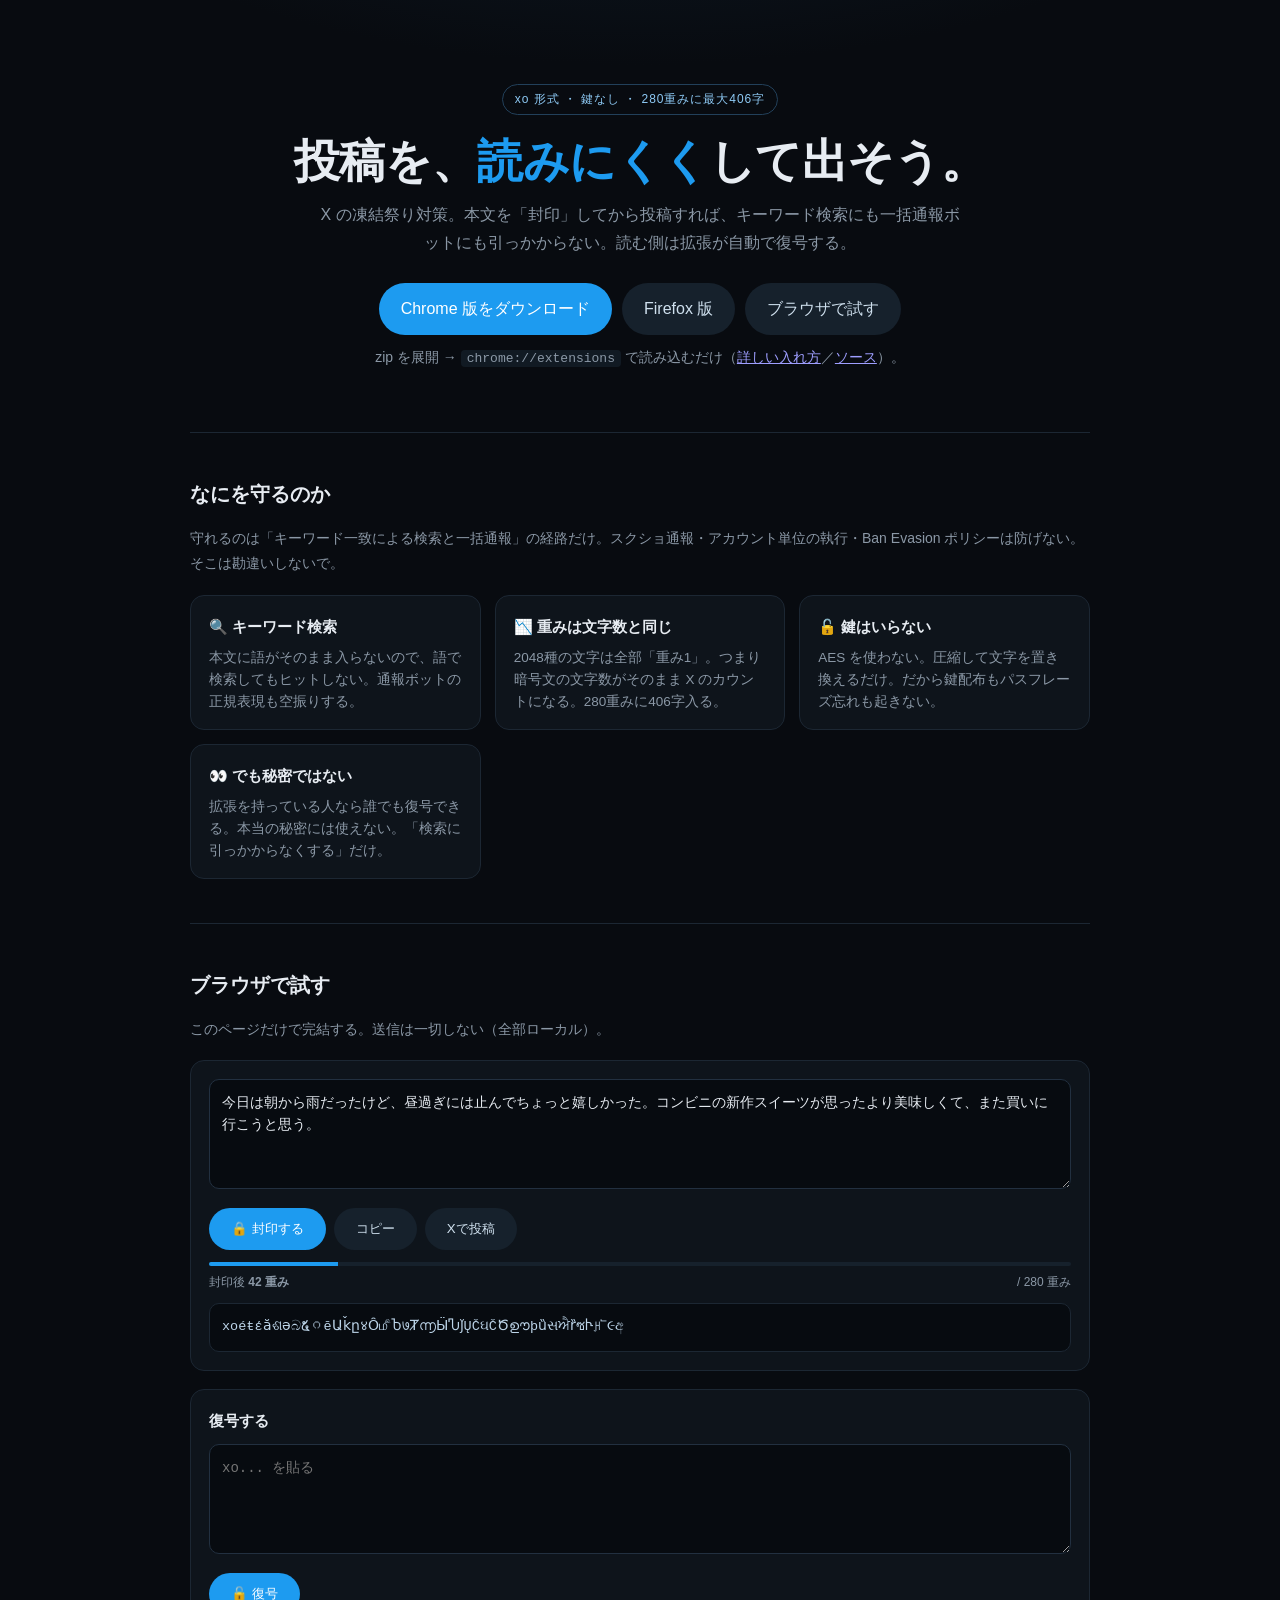
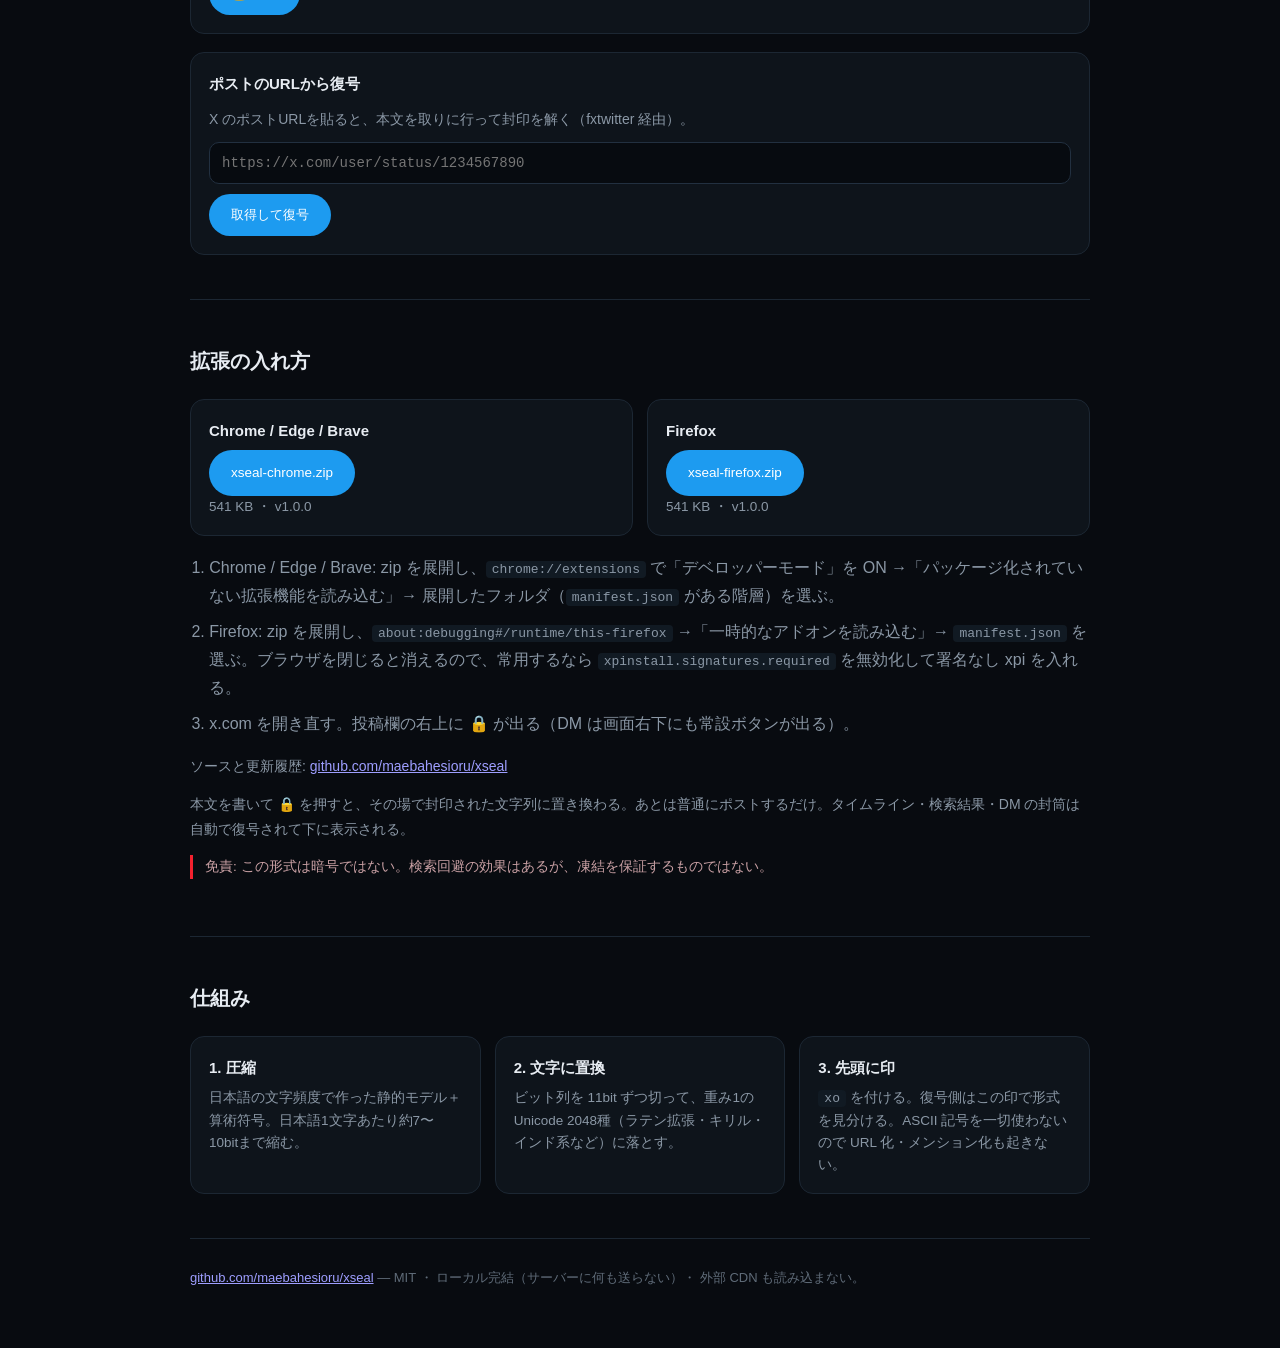
==== commit 22c01651: "サイトにダウンロードリンクと配布ページを追加 - ヒーローに Chrome / Firefox の zip 直リンク - 入れ方セクションを実配布物（Releases v1.0.0）に合わせて更新 -" ====
--- a/site/index.html
+++ b/site/index.html
@@ -54,9 +54,11 @@
     <h1>投稿を、<span>読みにくく</span>して出そう。</h1>
     <p class="lead">X の凍結祭り対策。本文を「封印」してから投稿すれば、キーワード検索にも一括通報ボットにも引っかからない。読む側は拡張が自動で復号する。</p>
     <div class="cta">
-      <a class="btn" href="#tool">ブラウザで試す</a>
-      <a class="btn ghost" href="#ext">拡張の入れ方</a>
+      <a class="btn" href="https://github.com/maebahesioru/xseal/releases/download/v1.0.0/xseal-chrome.zip">Chrome 版をダウンロード</a>
+      <a class="btn ghost" href="https://github.com/maebahesioru/xseal/releases/download/v1.0.0/xseal-firefox.zip">Firefox 版</a>
+      <a class="btn ghost" href="#tool">ブラウザで試す</a>
     </div>
+    <p class="muted" style="margin-top:10px">zip を展開 → <code>chrome://extensions</code> で読み込むだけ（<a href="#ext">詳しい入れ方</a>／<a href="https://github.com/maebahesioru/xseal">ソース</a>）。</p>
   </header>
 
   <section id="why">
@@ -104,11 +106,16 @@
 
   <section id="ext">
     <h2>拡張の入れ方</h2>
+    <div class="grid" style="margin-bottom:18px">
+      <div class="card"><h3>Chrome / Edge / Brave</h3><p><a class="btn" href="https://github.com/maebahesioru/xseal/releases/download/v1.0.0/xseal-chrome.zip">xseal-chrome.zip</a></p><p class="muted">541 KB ・ v1.0.0</p></div>
+      <div class="card"><h3>Firefox</h3><p><a class="btn" href="https://github.com/maebahesioru/xseal/releases/download/v1.0.0/xseal-firefox.zip">xseal-firefox.zip</a></p><p class="muted">541 KB ・ v1.0.0</p></div>
+    </div>
     <ol>
-      <li>Chrome / Edge / Brave: <code>chrome://extensions</code> を開き「デベロッパーモード」を ON →「パッケージ化されていない拡張機能を読み込む」→ <code>ext/chrome</code> を選ぶ。</li>
-      <li>Firefox: <code>about:debugging#/runtime/this-firefox</code> →「一時的なアドオンを読み込む」→ <code>ext/firefox/manifest.json</code> を選ぶ。</li>
-      <li>x.com を開き直す。投稿欄に 🔒 が出る。</li>
+      <li>Chrome / Edge / Brave: zip を展開し、<code>chrome://extensions</code> で「デベロッパーモード」を ON →「パッケージ化されていない拡張機能を読み込む」→ 展開したフォルダ（<code>manifest.json</code> がある階層）を選ぶ。</li>
+      <li>Firefox: zip を展開し、<code>about:debugging#/runtime/this-firefox</code> →「一時的なアドオンを読み込む」→ <code>manifest.json</code> を選ぶ。ブラウザを閉じると消えるので、常用するなら <code>xpinstall.signatures.required</code> を無効化して署名なし xpi を入れる。</li>
+      <li>x.com を開き直す。投稿欄の右上に 🔒 が出る（DM は画面右下にも常設ボタンが出る）。</li>
     </ol>
+    <p class="muted">ソースと更新履歴: <a href="https://github.com/maebahesioru/xseal">github.com/maebahesioru/xseal</a></p>
     <p class="muted">本文を書いて 🔒 を押すと、その場で封印された文字列に置き換わる。あとは普通にポストするだけ。タイムライン・検索結果・DM の封筒は自動で復号されて下に表示される。</p>
     <p class="warn">免責: この形式は暗号ではない。検索回避の効果はあるが、凍結を保証するものではない。</p>
   </section>
@@ -123,7 +130,7 @@
   </section>
 
   <footer>
-    xseal — ローカル完結。サーバーに何も送らない。実装は <code>x_cipher_research/</code> の <code>xseal.mjs</code> と同一コア。
+    <a href="https://github.com/maebahesioru/xseal">github.com/maebahesioru/xseal</a> — MIT ・ ローカル完結（サーバーに何も送らない）・ 外部 CDN も読み込まない。
   </footer>
 </div>
 
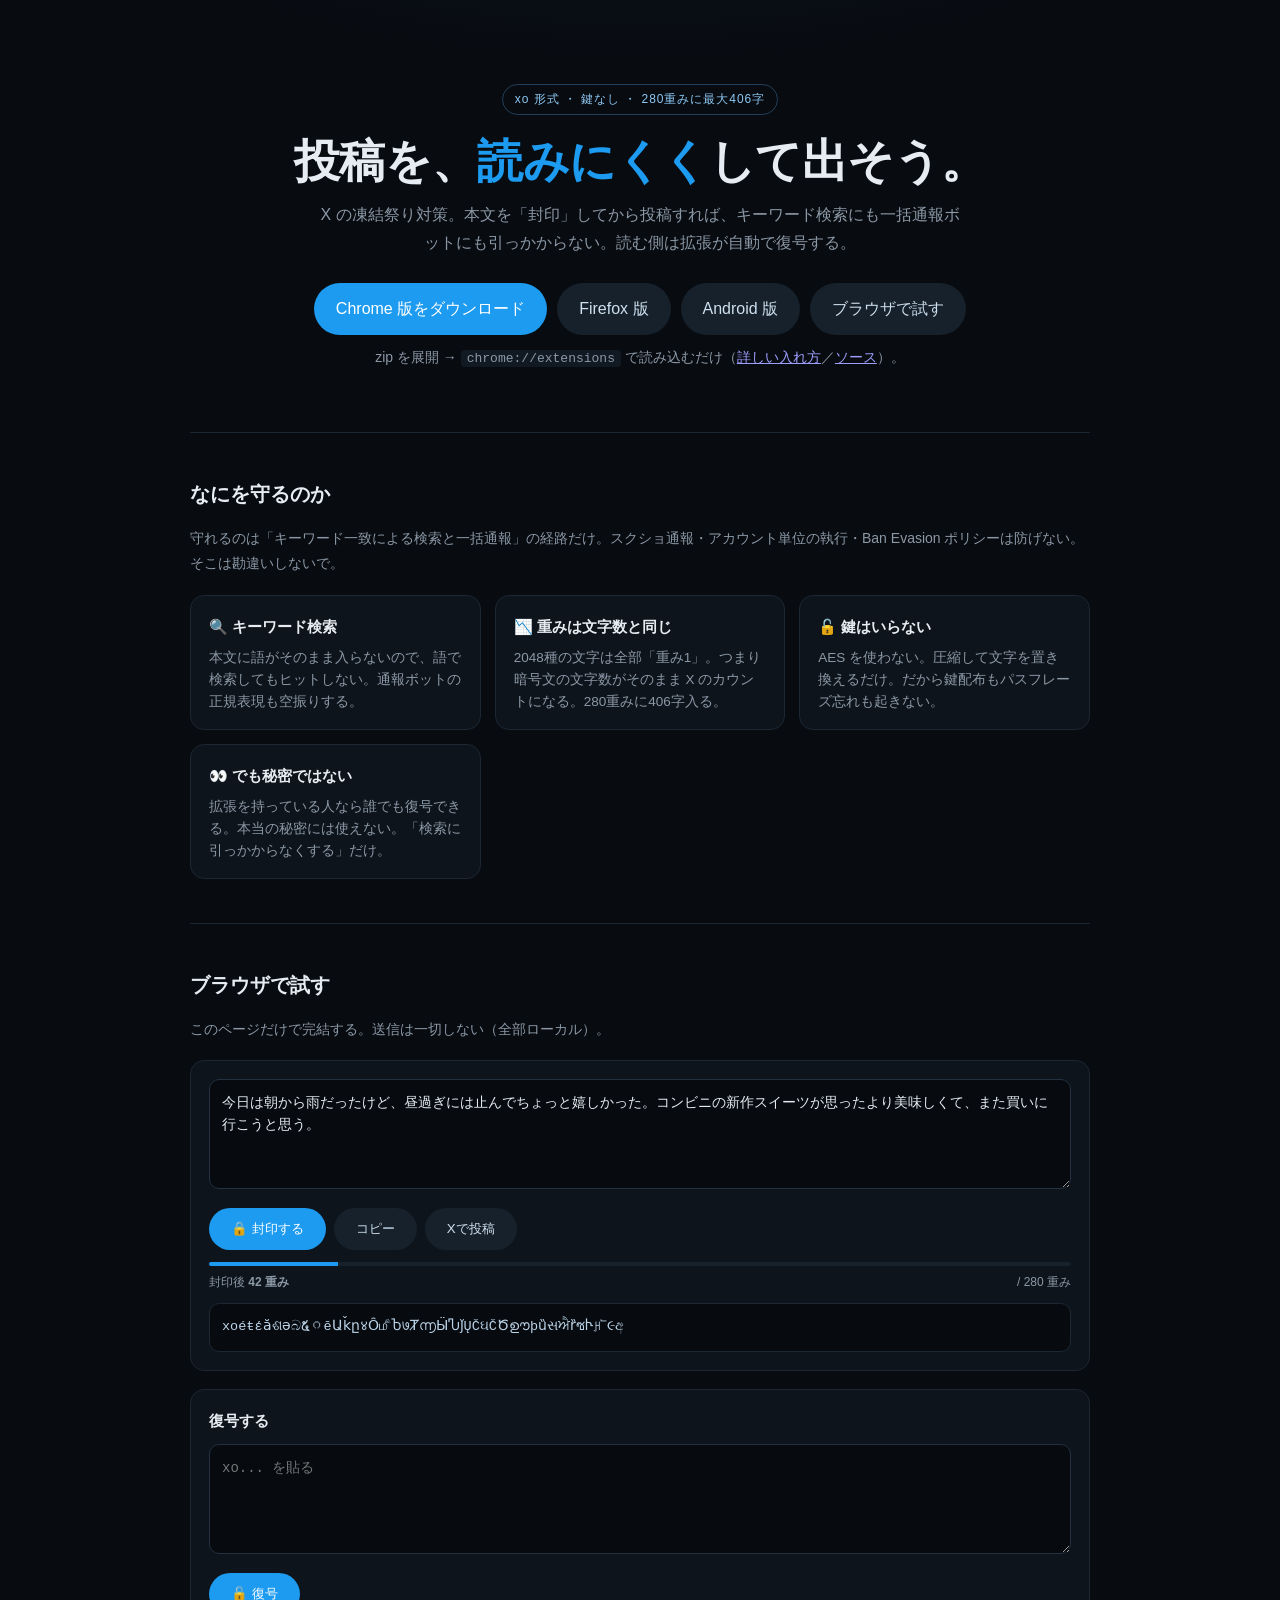
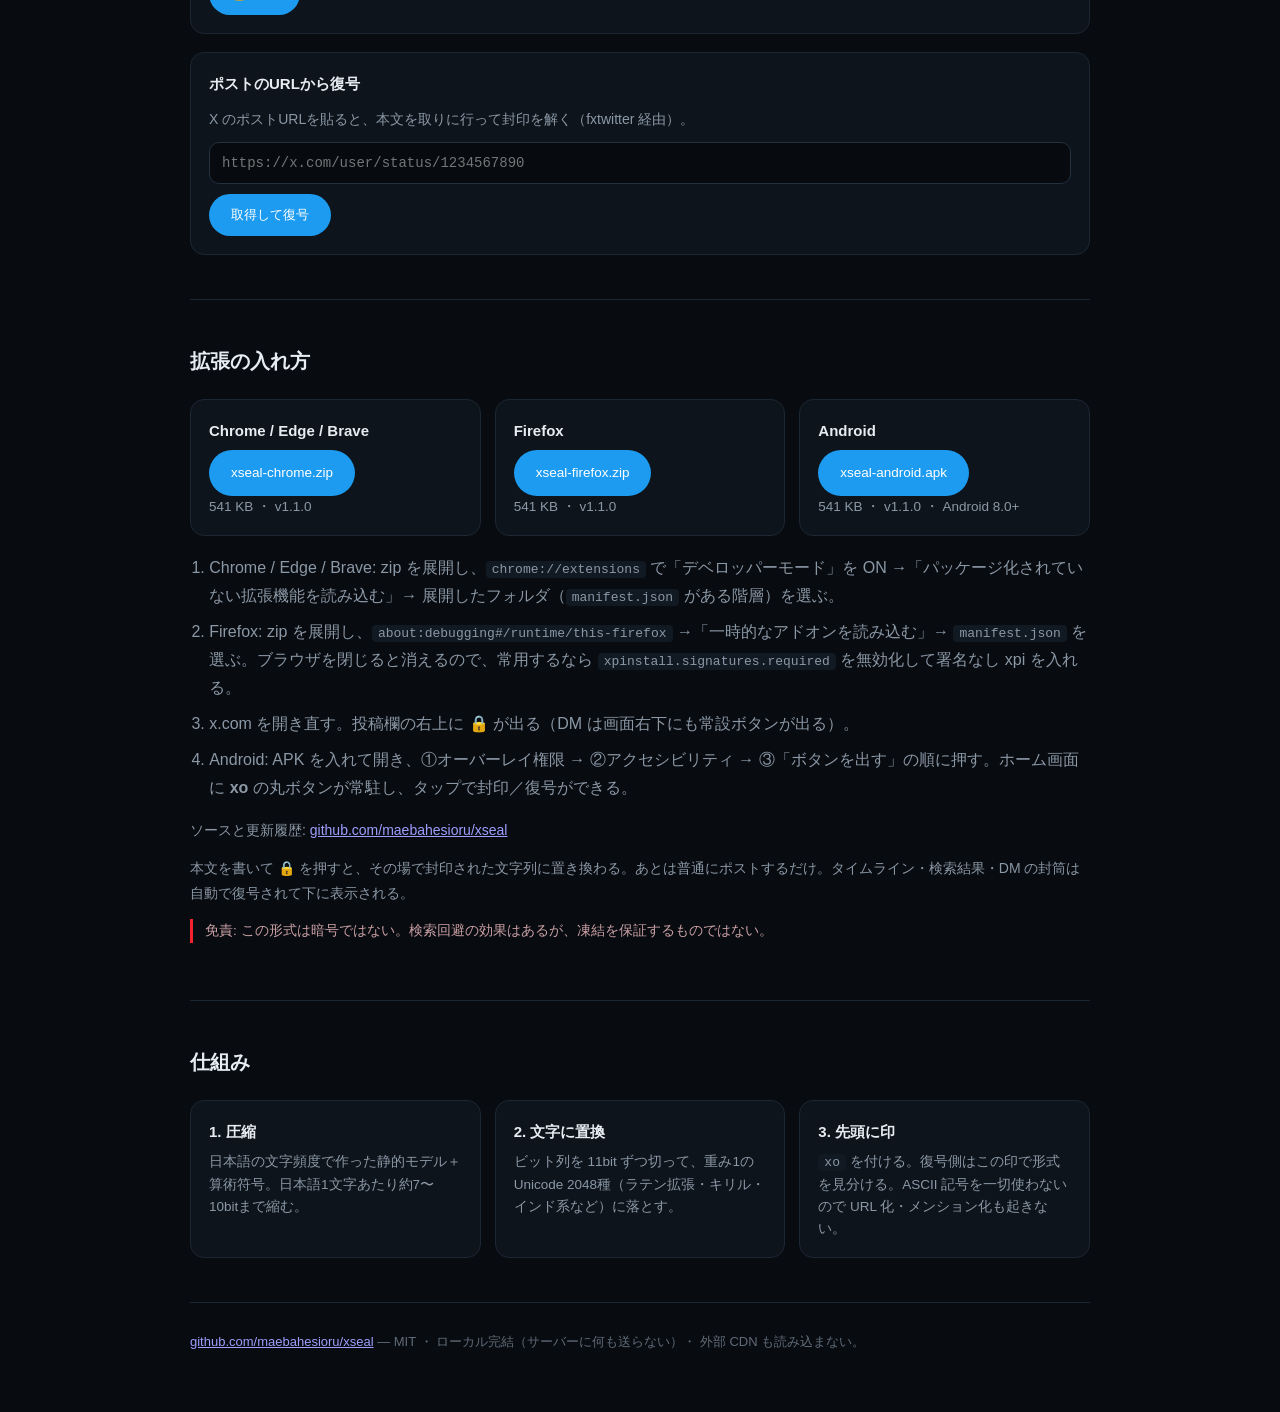
==== commit 00ac5191: "Android 版を追加（オーバーレイ常駐ボタン + AccessibilityService）" ====
--- a/site/index.html
+++ b/site/index.html
@@ -55,7 +55,8 @@
     <p class="lead">X の凍結祭り対策。本文を「封印」してから投稿すれば、キーワード検索にも一括通報ボットにも引っかからない。読む側は拡張が自動で復号する。</p>
     <div class="cta">
       <a class="btn" href="https://github.com/maebahesioru/xseal/releases/download/v1.0.0/xseal-chrome.zip">Chrome 版をダウンロード</a>
-      <a class="btn ghost" href="https://github.com/maebahesioru/xseal/releases/download/v1.0.0/xseal-firefox.zip">Firefox 版</a>
+      <a class="btn ghost" href="https://github.com/maebahesioru/xseal/releases/download/v1.1.0/xseal-firefox.zip">Firefox 版</a>
+      <a class="btn ghost" href="https://github.com/maebahesioru/xseal/releases/download/v1.1.0/xseal-android.apk">Android 版</a>
       <a class="btn ghost" href="#tool">ブラウザで試す</a>
     </div>
     <p class="muted" style="margin-top:10px">zip を展開 → <code>chrome://extensions</code> で読み込むだけ（<a href="#ext">詳しい入れ方</a>／<a href="https://github.com/maebahesioru/xseal">ソース</a>）。</p>
@@ -107,13 +108,15 @@
   <section id="ext">
     <h2>拡張の入れ方</h2>
     <div class="grid" style="margin-bottom:18px">
-      <div class="card"><h3>Chrome / Edge / Brave</h3><p><a class="btn" href="https://github.com/maebahesioru/xseal/releases/download/v1.0.0/xseal-chrome.zip">xseal-chrome.zip</a></p><p class="muted">541 KB ・ v1.0.0</p></div>
-      <div class="card"><h3>Firefox</h3><p><a class="btn" href="https://github.com/maebahesioru/xseal/releases/download/v1.0.0/xseal-firefox.zip">xseal-firefox.zip</a></p><p class="muted">541 KB ・ v1.0.0</p></div>
+      <div class="card"><h3>Chrome / Edge / Brave</h3><p><a class="btn" href="https://github.com/maebahesioru/xseal/releases/download/v1.1.0/xseal-chrome.zip">xseal-chrome.zip</a></p><p class="muted">541 KB ・ v1.1.0</p></div>
+      <div class="card"><h3>Firefox</h3><p><a class="btn" href="https://github.com/maebahesioru/xseal/releases/download/v1.1.0/xseal-firefox.zip">xseal-firefox.zip</a></p><p class="muted">541 KB ・ v1.1.0</p></div>
+      <div class="card"><h3>Android</h3><p><a class="btn" href="https://github.com/maebahesioru/xseal/releases/download/v1.1.0/xseal-android.apk">xseal-android.apk</a></p><p class="muted">541 KB ・ v1.1.0 ・ Android 8.0+</p></div>
     </div>
     <ol>
       <li>Chrome / Edge / Brave: zip を展開し、<code>chrome://extensions</code> で「デベロッパーモード」を ON →「パッケージ化されていない拡張機能を読み込む」→ 展開したフォルダ（<code>manifest.json</code> がある階層）を選ぶ。</li>
       <li>Firefox: zip を展開し、<code>about:debugging#/runtime/this-firefox</code> →「一時的なアドオンを読み込む」→ <code>manifest.json</code> を選ぶ。ブラウザを閉じると消えるので、常用するなら <code>xpinstall.signatures.required</code> を無効化して署名なし xpi を入れる。</li>
       <li>x.com を開き直す。投稿欄の右上に 🔒 が出る（DM は画面右下にも常設ボタンが出る）。</li>
+      <li>Android: APK を入れて開き、①オーバーレイ権限 → ②アクセシビリティ → ③「ボタンを出す」の順に押す。ホーム画面に <b>xo</b> の丸ボタンが常駐し、タップで封印／復号ができる。</li>
     </ol>
     <p class="muted">ソースと更新履歴: <a href="https://github.com/maebahesioru/xseal">github.com/maebahesioru/xseal</a></p>
     <p class="muted">本文を書いて 🔒 を押すと、その場で封印された文字列に置き換わる。あとは普通にポストするだけ。タイムライン・検索結果・DM の封筒は自動で復号されて下に表示される。</p>
